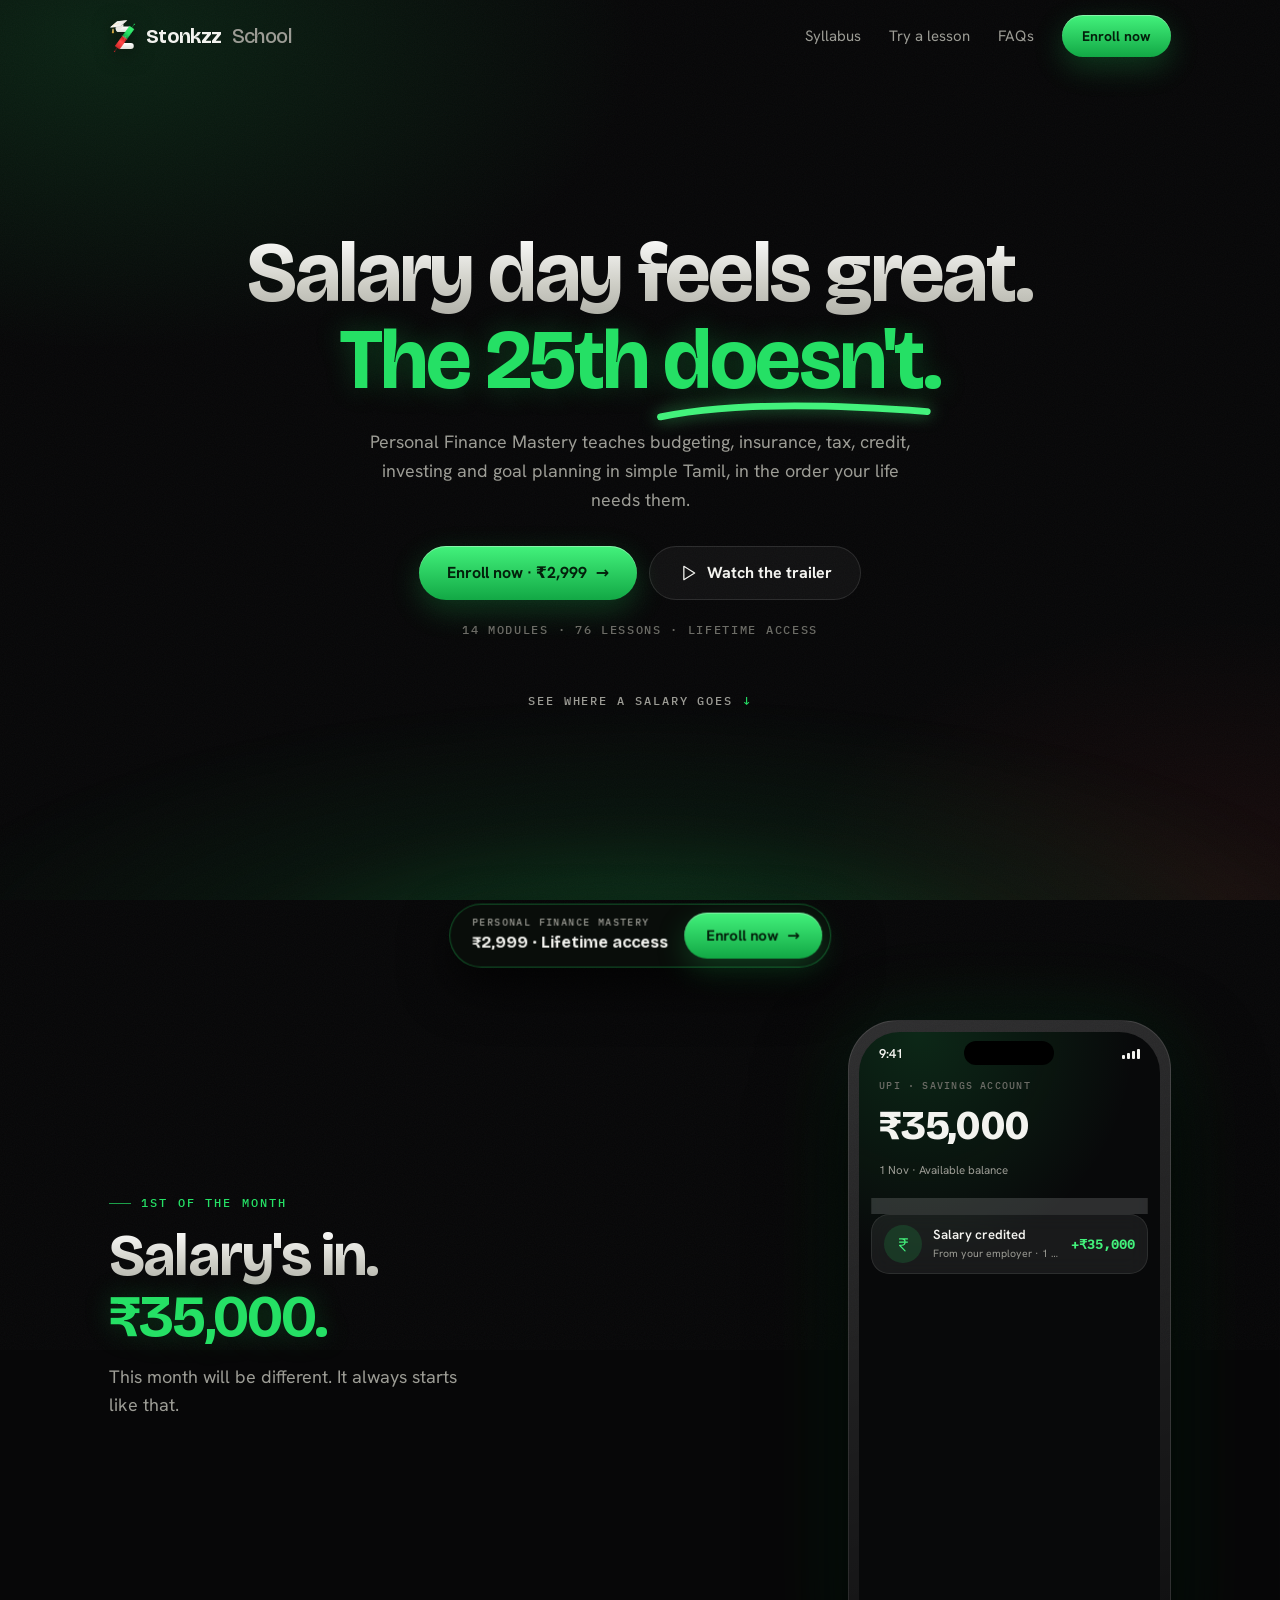
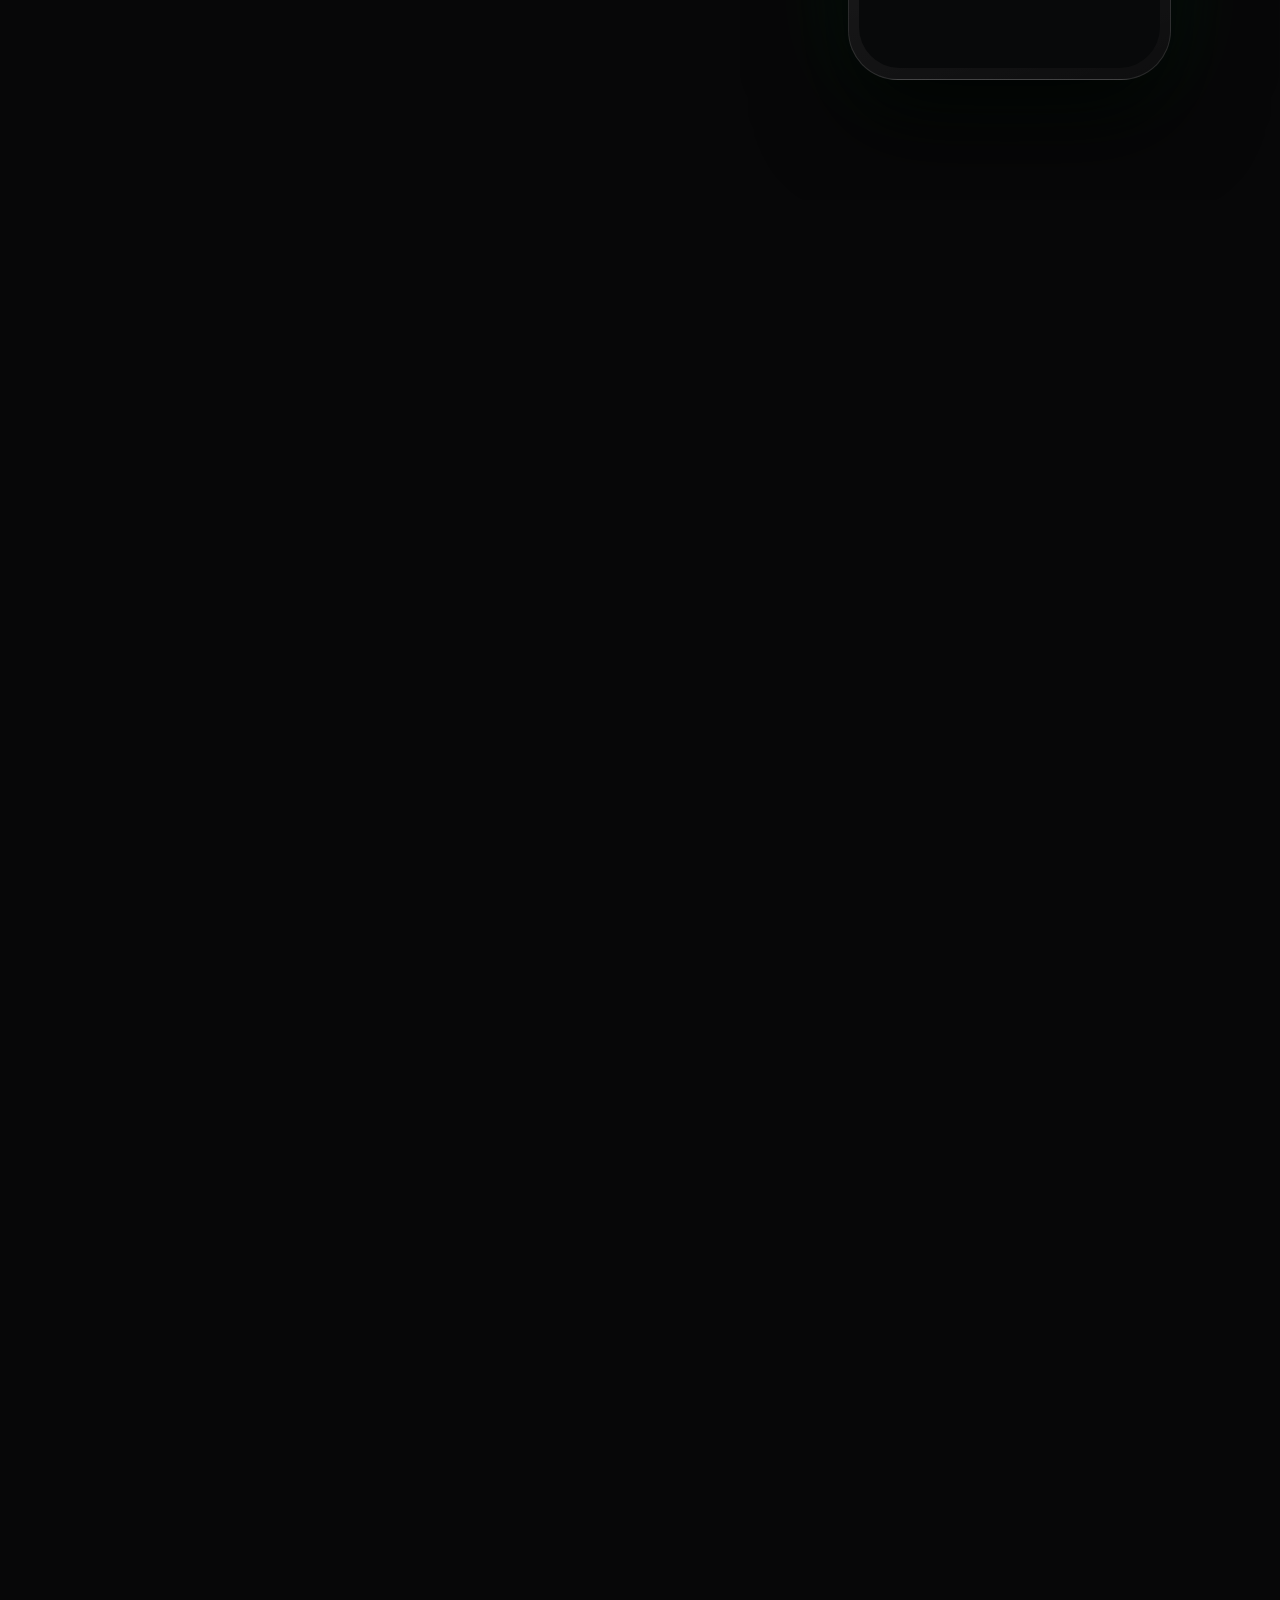
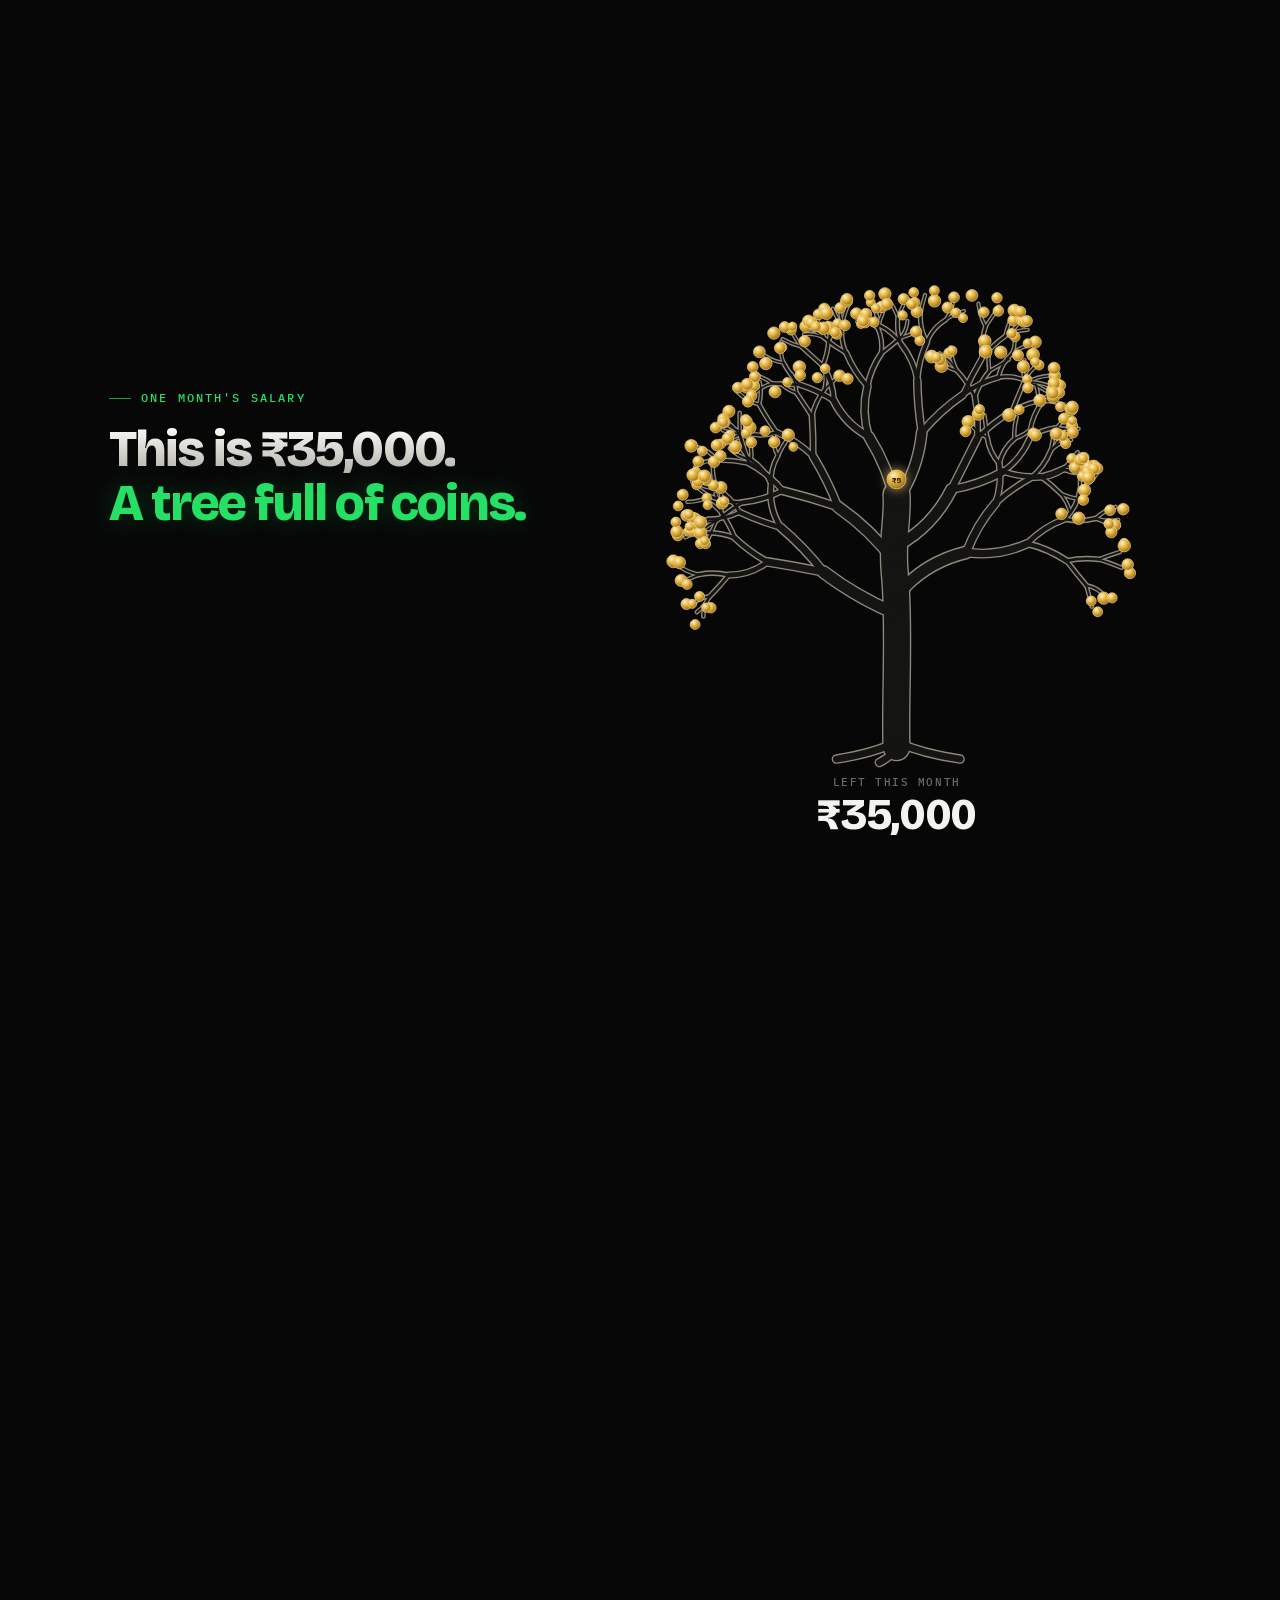
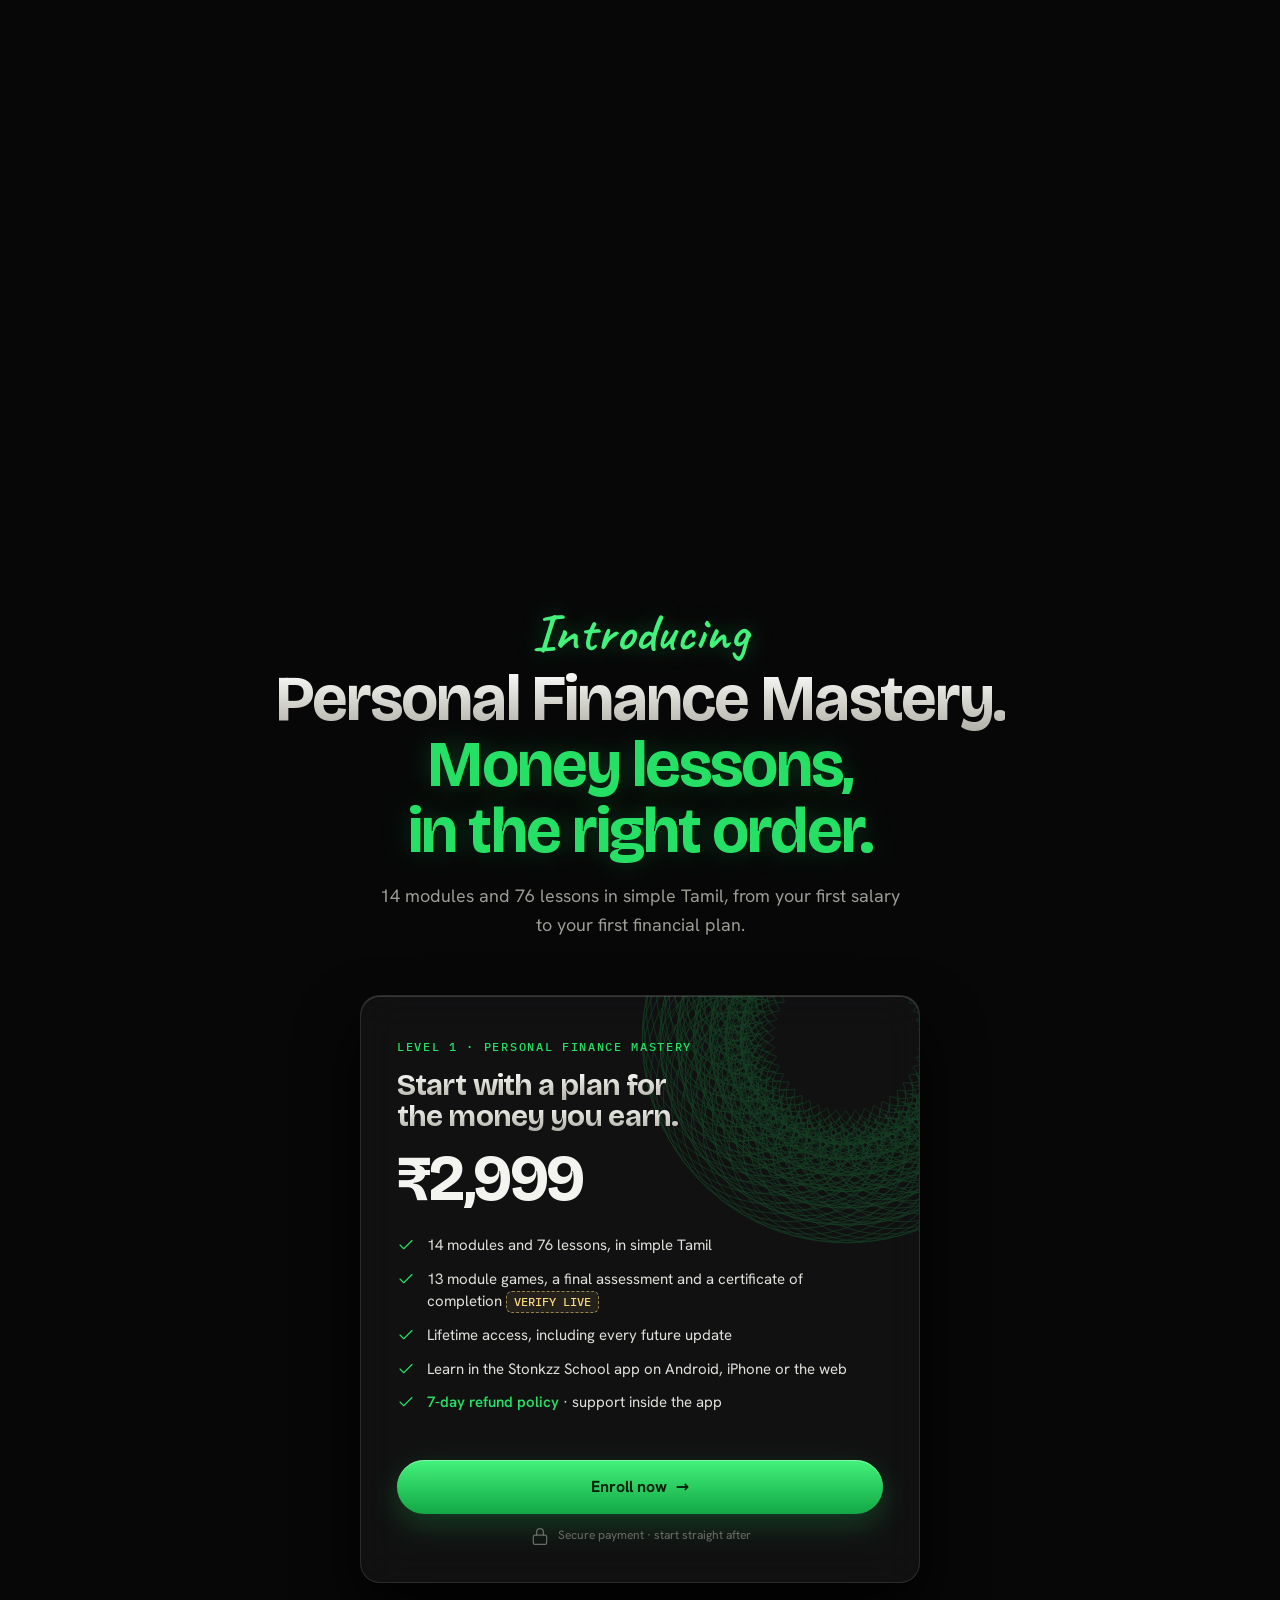
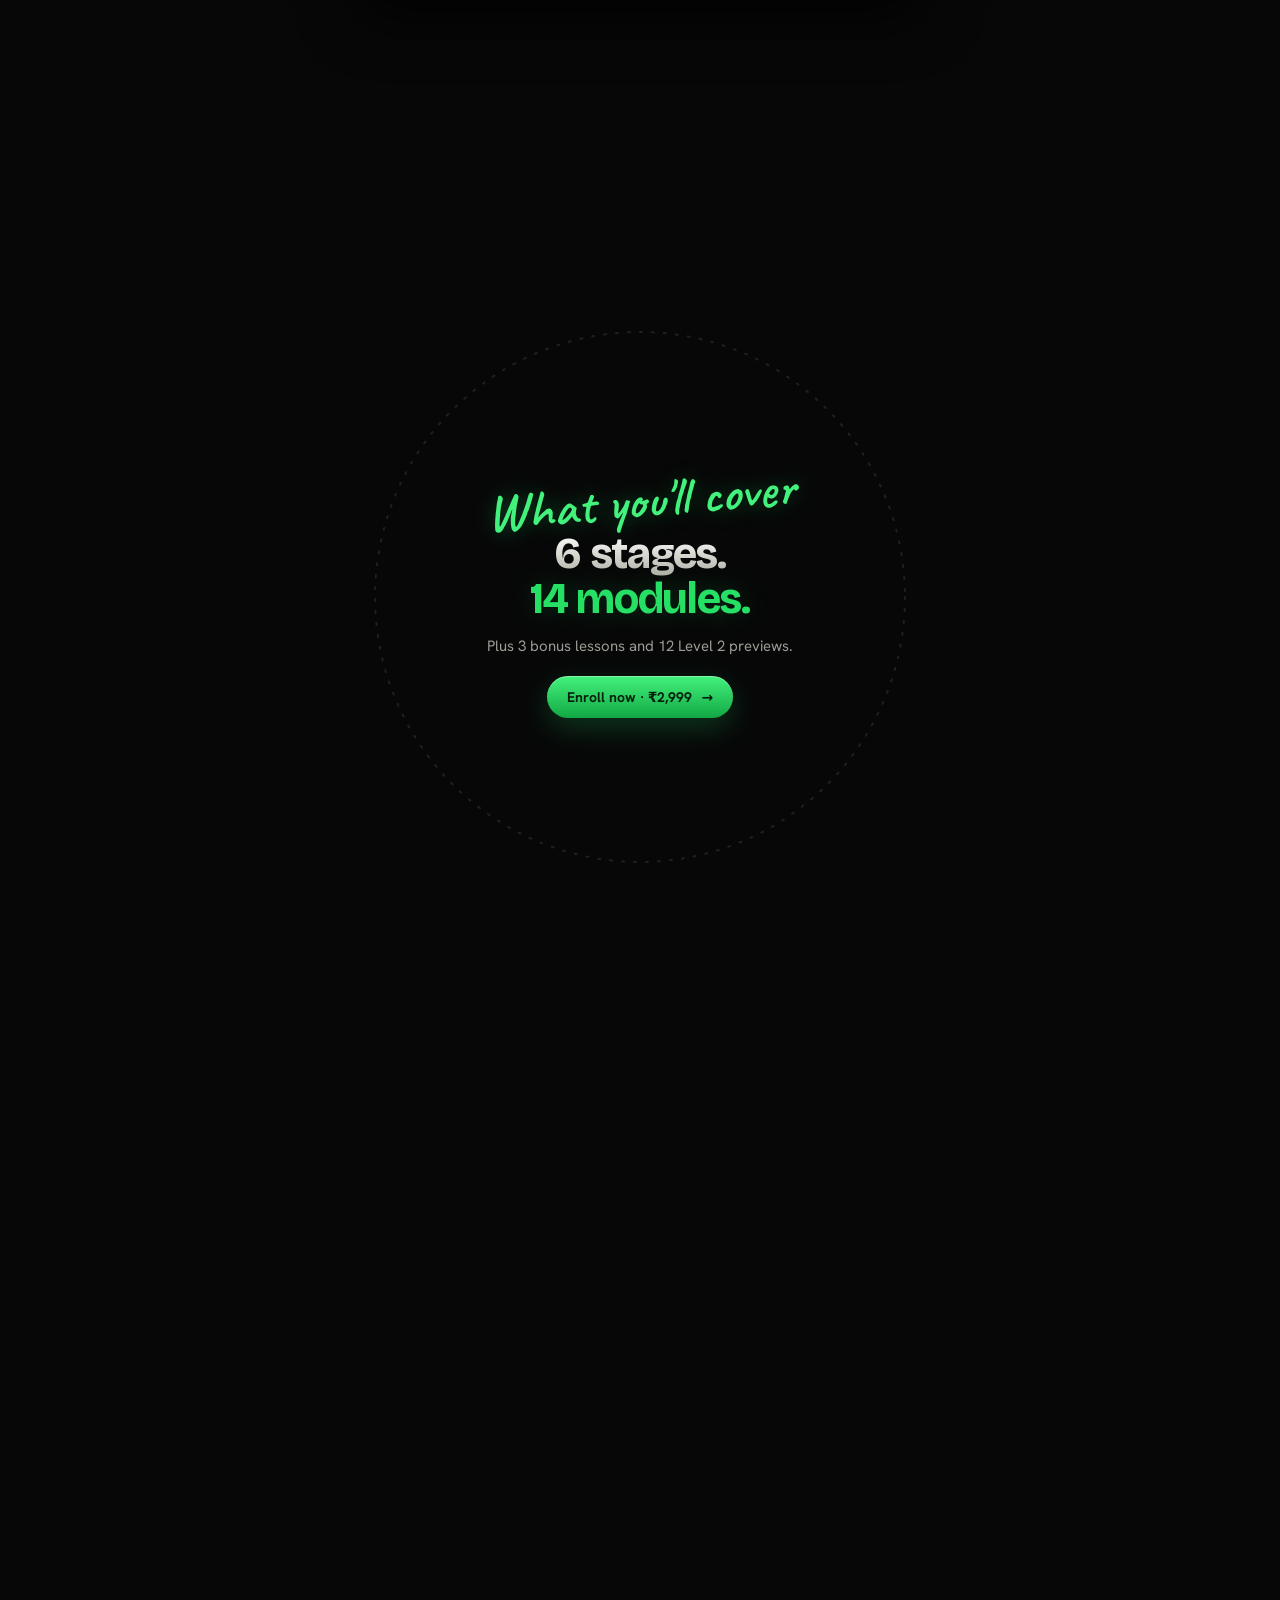
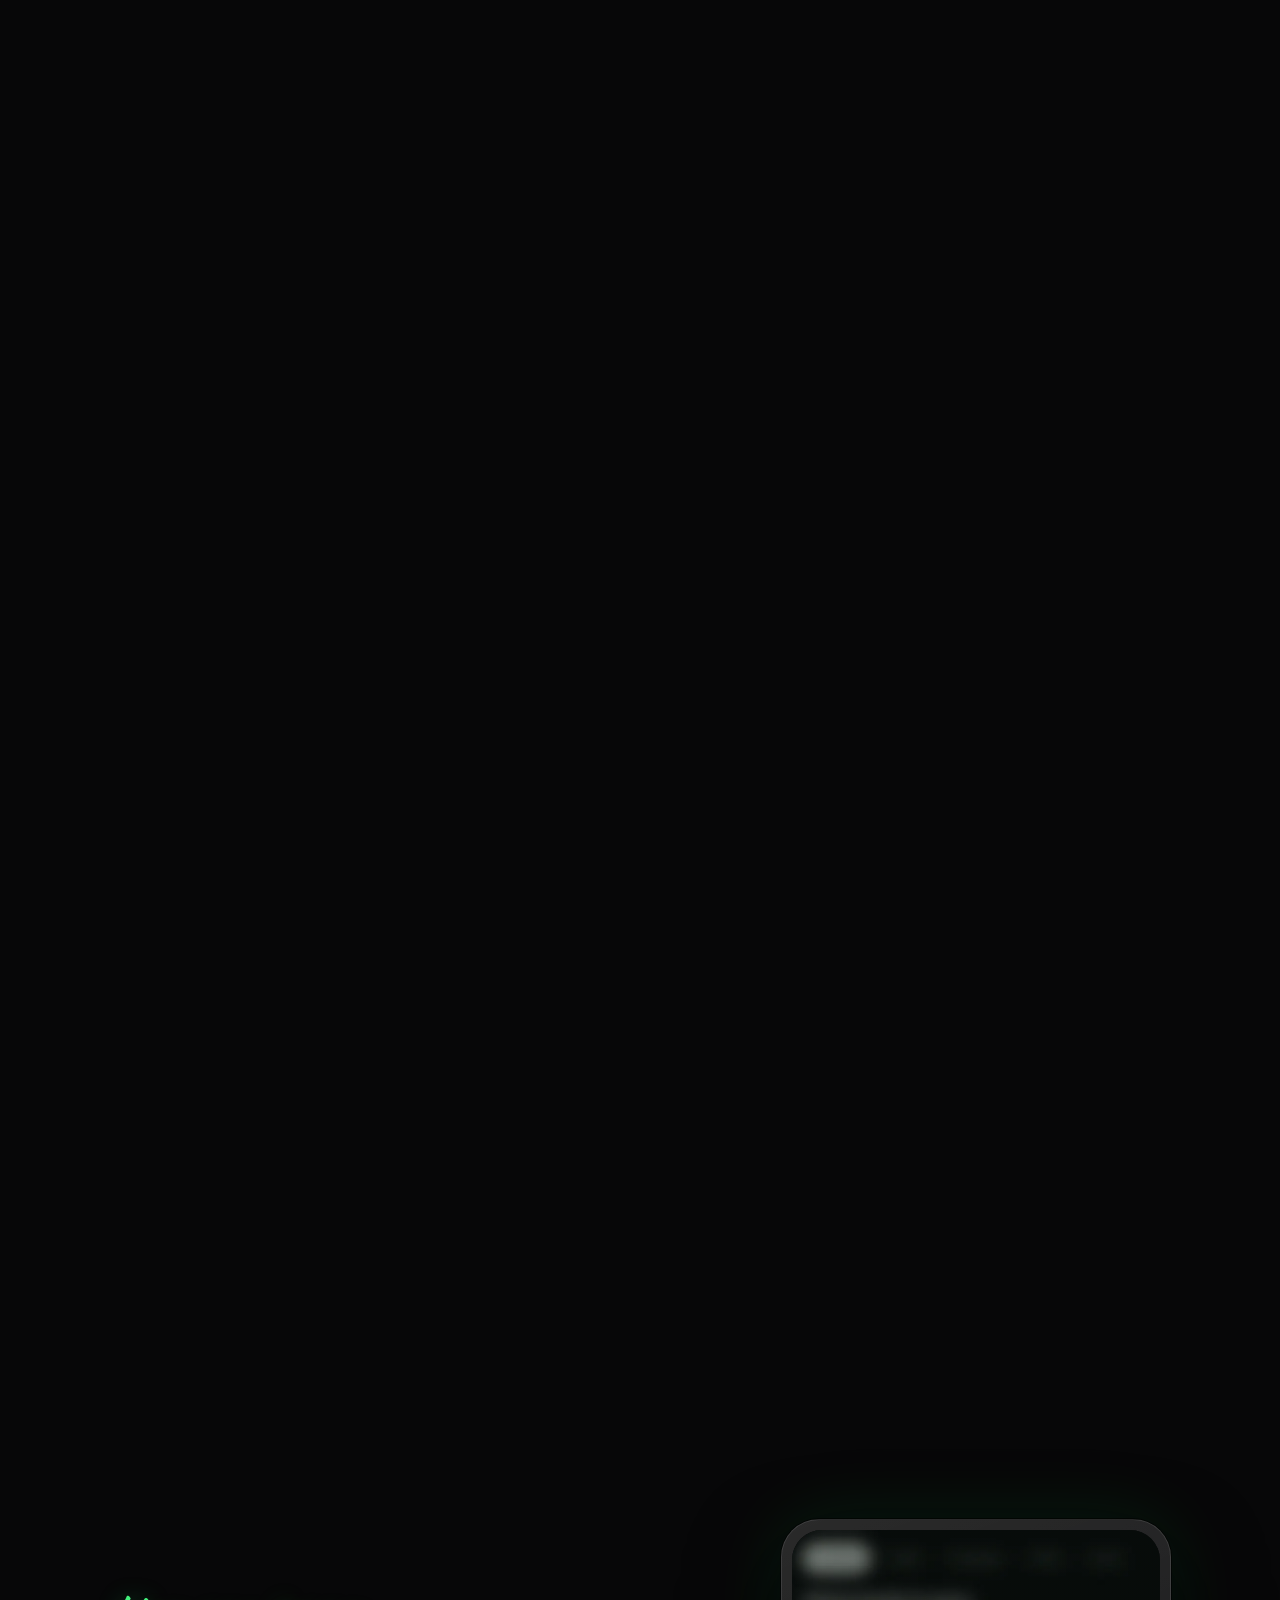
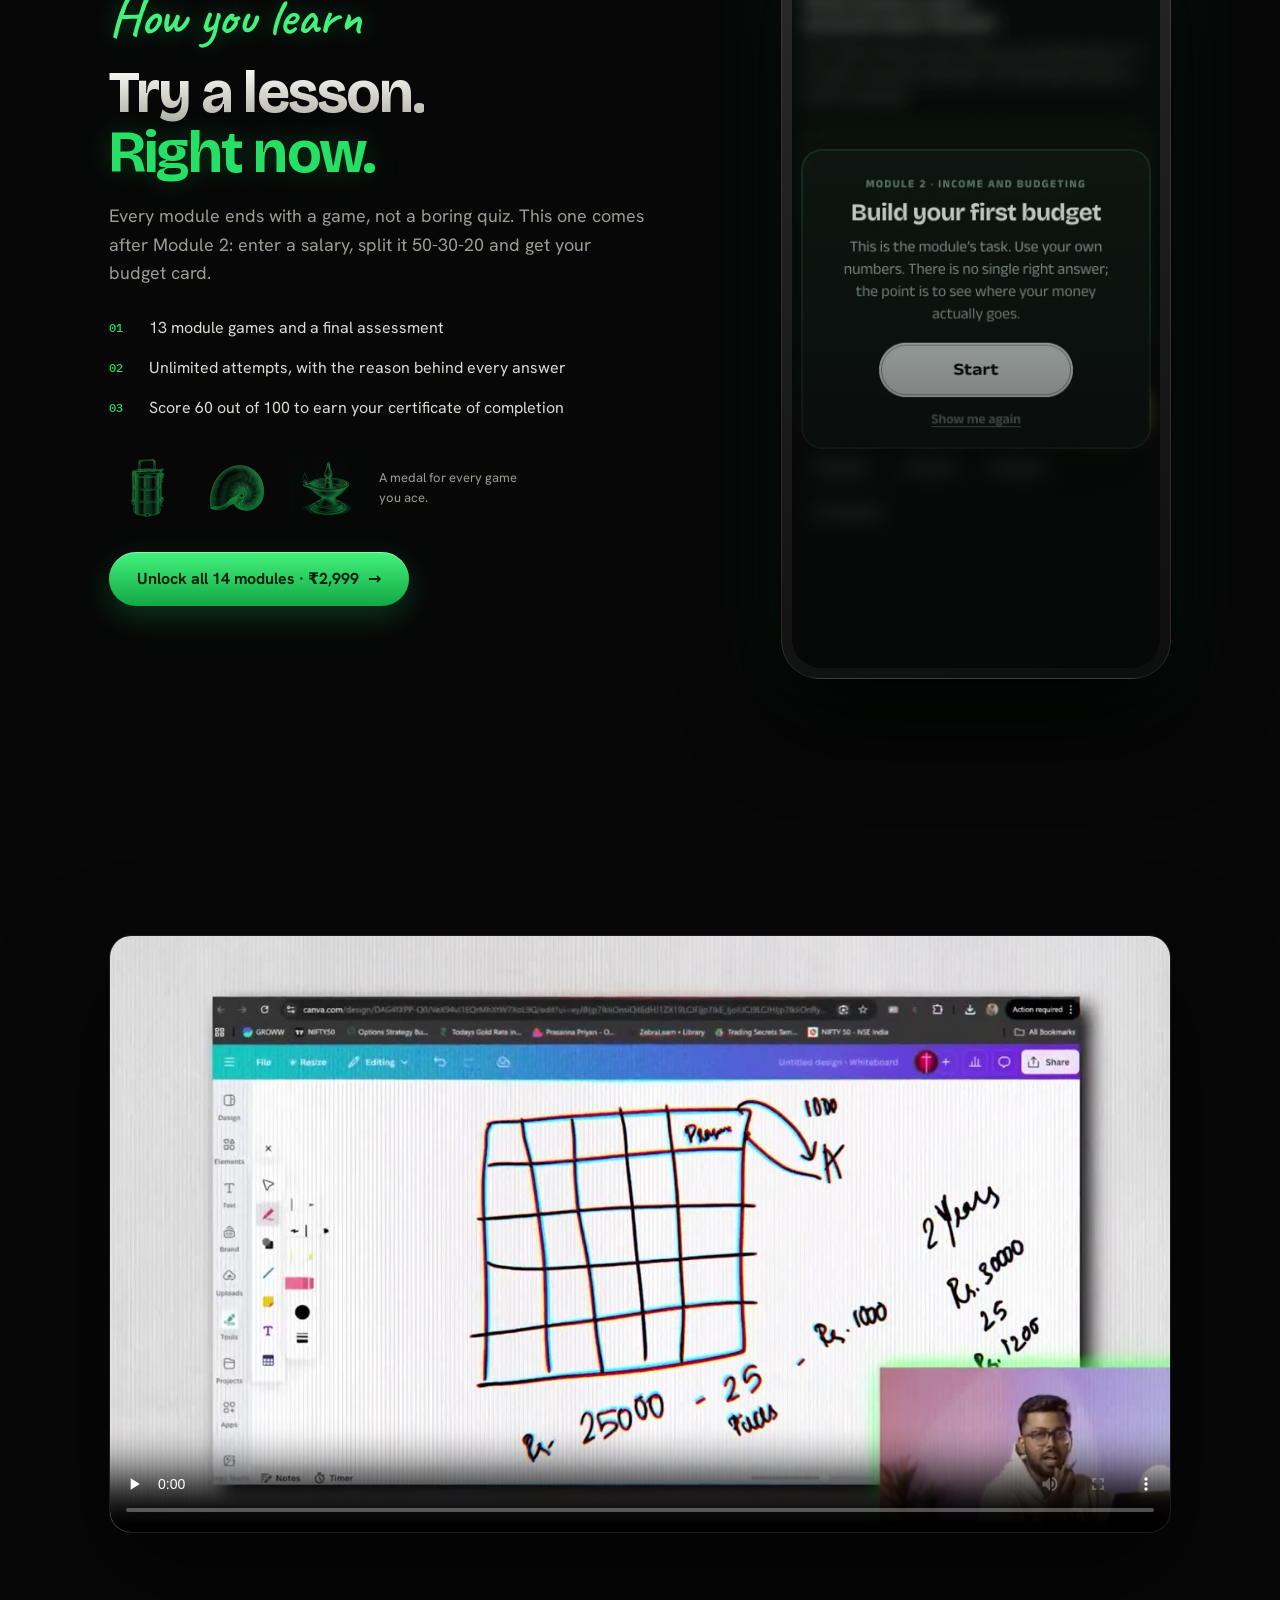
==== personal-finance/index.html @ fef55eaf "Personal Finance v8: centred hero, phone story, coin tree, circle syllabus, mentor section, buy CTAs" ====
<!doctype html>
<html lang="en">
<head>
<meta charset="utf-8">
<meta name="viewport" content="width=device-width, initial-scale=1, viewport-fit=cover">
<script>document.documentElement.classList.add('js');</script>
<script>/* local preview only: file:// blocks self-hosted fonts, so borrow Google Fonts */if(location.protocol==='file:'){var l=document.createElement('link');l.rel='stylesheet';l.href='https://fonts.googleapis.com/css2?family=Bricolage+Grotesque:opsz,wght@12..96,500;12..96,700;12..96,800&family=Hanken+Grotesk:wght@400;500;600;700&family=IBM+Plex+Mono:wght@500&family=Anek+Tamil:wght@500;700&display=swap';document.head.appendChild(l);}</script>
<title>Personal Finance Mastery · Stonkzz School</title>
<meta name="description" content="Budgeting, insurance, tax, credit, investing and goals, taught in simple Tamil. Level 1: 14 modules, 76 lessons, lifetime access. ₹2,999.">
<meta name="theme-color" content="#070708">
<meta property="og:type" content="website">
<meta property="og:site_name" content="Stonkzz School">
<meta property="og:title" content="Personal Finance Mastery · Stonkzz School">
<meta property="og:description" content="Budgeting, insurance, tax, credit, investing and goals, taught in simple Tamil. Level 1: 14 modules, 76 lessons, lifetime access. ₹2,999.">
<meta property="og:image" content="assets/hero.webp">
<!-- TODO before launch: absolute og:image, og:url and canonical on the live domain -->
<link rel="icon" type="image/svg+xml" href="assets/logo.svg">
<link rel="preload" href="fonts/BricolageGrotesque-latin.woff2" as="font" type="font/woff2" crossorigin>
<link rel="preload" href="assets/hero.webp" as="image">
<style>
@font-face{font-family:"Bricolage Grotesque";font-weight:400 800;font-display:swap;src:url(fonts/BricolageGrotesque-latin.woff2) format("woff2");unicode-range:U+0000-00FF,U+0131,U+0152-0153,U+02BB-02BC,U+02C6,U+02DA,U+02DC,U+2000-206F,U+20AC,U+2122,U+2191,U+2193,U+2212,U+2215,U+FEFF,U+FFFD}
@font-face{font-family:"Bricolage Grotesque";font-weight:400 800;font-display:swap;src:url(fonts/BricolageGrotesque-latin-ext.woff2) format("woff2");unicode-range:U+0100-02BA,U+02BD-02C5,U+02C7-02CC,U+02CE-02D7,U+02DD-02FF,U+1E00-1E9F,U+1EF2-1EFF,U+2020,U+20A0-20AB,U+20AD-20C4,U+2113,U+2C60-2C7F,U+A720-A7FF}
@font-face{font-family:"Hanken Grotesk";font-weight:100 900;font-display:swap;src:url(fonts/hanken-grotesk-latin-wght-normal.woff2) format("woff2")}
@font-face{font-family:"Anek Tamil";font-weight:100 800;font-display:swap;src:url(fonts/anek-tamil-tamil-wght-normal.woff2) format("woff2")}
@font-face{font-family:"IBM Plex Mono";font-weight:500;font-display:swap;src:url(fonts/ibm-plex-mono-latin-500-normal.woff2) format("woff2")}
@font-face{font-family:"Caveat";font-weight:600;font-display:swap;src:url(fonts/caveat-latin-600-normal.woff2) format("woff2")}
/* ==========================================================
   STONKZZ SCHOOL — course sites v5
   Design Language Ed. 02: a trading screen at night, big type
   plain words, education first. Glass + light; printed art.
   ========================================================== */
:root{
  --night:#070708;--night2:#0b0c0b;--paper:#F3F3EF;--muted:#9C9C95;--muted2:#6C6C66;
  --green:#25E065;--g-bright:#43F27C;--g-dark:#12A845;--g-ink:#03200B;--gsoft:rgba(37,224,101,.1);
  --red:#FF4747;--r-bright:#FF6E6E;--r-dark:#C21B1B;
  --gold:#E2B23E;--gold-bright:#F6D57E;--gold-dark:#A8781A;
  --glass:rgba(255,255,255,.045);--edge:rgba(255,255,255,.11);--hi:rgba(255,255,255,.16);--line:rgba(255,255,255,.08);
  --title:'Bricolage Grotesque',system-ui,sans-serif;--body:'Hanken Grotesk',system-ui,sans-serif;
  --mono:'IBM Plex Mono',ui-monospace,monospace;--tamil:'Anek Tamil','Hanken Grotesk',sans-serif;
  --max:1180px;--px:clamp(20px,4.6vw,64px);--sec:clamp(72px,10vw,128px);
  --ease:cubic-bezier(.22,.61,.36,1);
}
*{box-sizing:border-box;margin:0;padding:0}
html{scroll-behavior:smooth;-webkit-text-size-adjust:100%;scroll-padding-top:80px}
body{background:var(--night);color:var(--paper);font:400 17px/1.6 var(--body);-webkit-font-smoothing:antialiased;overflow-x:hidden;overflow-x:clip}
img,svg,video,iframe{display:block;max-width:100%}
a{color:inherit;text-decoration:none}
button{font:inherit;color:inherit;background:none;border:0;cursor:pointer}
ul{list-style:none}
p,li{text-wrap:pretty}
.wrap{max-width:var(--max);margin:0 auto;padding:0 var(--px)}
.ta{font-family:var(--tamil);font-weight:700;letter-spacing:0;text-transform:none}
:focus-visible{outline:2px solid var(--green);outline-offset:4px;border-radius:10px}
.skip{position:absolute;left:-999px;top:0;z-index:200;background:var(--green);color:var(--g-ink);padding:10px 16px;border-radius:0 0 12px 0;font-weight:700}
.skip:focus{left:0}
.sr{position:absolute;width:1px;height:1px;overflow:hidden;clip:rect(0 0 0 0);white-space:nowrap}
.tbd{display:inline-block;color:var(--gold-bright);border:1px dashed rgba(246,213,126,.55);background:rgba(246,213,126,.08);border-radius:6px;padding:0 7px;font:500 .78em/1.7 var(--mono);letter-spacing:0;white-space:nowrap}

/* ---------- atmosphere: light is the texture ---------- */
.atmos{position:fixed;inset:0;z-index:-2;pointer-events:none;
  background:radial-gradient(60vw 50vh at 8% 4%,rgba(37,224,101,.13),transparent 70%),
             radial-gradient(50vw 45vh at 96% 100%,rgba(255,71,71,.07),transparent 70%),var(--night)}
.grain{position:fixed;inset:-50%;z-index:-1;pointer-events:none;opacity:.035;
  background-image:url("data:image/svg+xml;utf8,<svg xmlns='http://www.w3.org/2000/svg' width='160' height='160'><filter id='n'><feTurbulence type='fractalNoise' baseFrequency='.9' numOctaves='2' stitchTiles='stitch'/></filter><rect width='160' height='160' filter='url(%23n)'/></svg>")}

/* ---------- type ---------- */
.label{display:inline-flex;align-items:center;gap:10px;font:500 12px/1.4 var(--mono);letter-spacing:.18em;text-transform:uppercase;color:var(--green)}
.label:before{content:"";width:22px;height:1px;background:currentColor;opacity:.7}
h1,h2,h3{font-family:var(--title);font-weight:700;letter-spacing:-.03em;line-height:1.03;text-wrap:balance}
.silver{background:linear-gradient(180deg,#FFFFFF 10%,#CFCFC7 60%,#A9A9A1);-webkit-background-clip:text;background-clip:text;color:transparent}
.pay{display:block;color:var(--green);text-shadow:0 0 28px rgba(37,224,101,.25)}
.pen{position:relative;white-space:nowrap}
.pen svg{position:absolute;left:-3%;right:-3%;width:106%;bottom:-.16em;height:.32em;overflow:visible;pointer-events:none}
.pen path{fill:none;stroke:var(--g-bright);stroke-width:5;stroke-linecap:round;stroke-dasharray:420;stroke-dashoffset:420;filter:drop-shadow(0 0 6px rgba(67,242,124,.55))}
.in .pen path,.pen.in path{animation:pen 1.1s .55s var(--ease) forwards}
@keyframes pen{to{stroke-dashoffset:0}}
.lead{color:var(--muted);font-size:clamp(17px,1.4vw,20px);line-height:1.6;max-width:56ch}
.fine{font-size:13px;color:var(--muted2);line-height:1.6}
.mono{font-family:var(--mono)}

/* ---------- buttons, tags ---------- */
.btn{display:inline-flex;align-items:center;justify-content:center;gap:9px;min-height:54px;padding:0 28px;border-radius:999px;font:700 16px/1 var(--body);white-space:nowrap;transition:transform .25s var(--ease),box-shadow .25s,background .2s,border-color .2s,color .2s}
.btn .arw{transition:transform .25s var(--ease)}
.btn:hover .arw{transform:translateX(3px)}
.btn-green{background:linear-gradient(180deg,var(--g-bright),var(--g-dark));color:var(--g-ink);box-shadow:0 10px 30px rgba(37,224,101,.22),inset 0 1px 0 rgba(255,255,255,.35)}
.btn-green:hover{transform:translateY(-2px);box-shadow:0 14px 38px rgba(37,224,101,.34),inset 0 1px 0 rgba(255,255,255,.35)}
.btn-white{background:var(--paper);color:#0a0a0a}
.btn-white:hover{transform:translateY(-2px)}
.btn-ghost{border:1px solid var(--edge);background:var(--glass);color:var(--paper)}
.btn-ghost:hover{border-color:var(--green);color:var(--green)}
.btn-sm{min-height:42px;padding:0 20px;font-size:14px}
.btn[disabled]{opacity:.45;pointer-events:none}
.glyph{width:20px;height:20px;flex:none;stroke:currentColor;fill:none;stroke-width:1.5;stroke-linecap:round;stroke-linejoin:round}
.tag{display:inline-flex;align-items:center;gap:8px;font:500 11px/1 var(--mono);letter-spacing:.12em;text-transform:uppercase;padding:8px 12px;border-radius:999px;border:1px solid var(--edge);color:var(--muted);background:var(--glass)}
.tag.green{color:var(--green);border-color:rgba(37,224,101,.35);background:var(--gsoft)}
.tag.green:before{content:"";width:7px;height:7px;border-radius:50%;background:currentColor;box-shadow:0 0 0 3px rgba(37,224,101,.18)}
.tag.gold{color:var(--gold-bright);border-color:rgba(226,178,62,.4);background:rgba(226,178,62,.08)}

/* ---------- glass ---------- */
.glass{background:var(--glass);border:1px solid var(--edge);border-radius:20px;box-shadow:0 30px 60px rgba(0,0,0,.85),inset 0 1px 0 var(--hi);backdrop-filter:blur(20px);-webkit-backdrop-filter:blur(20px)}

/* ---------- nav ---------- */
.nav{position:fixed;top:0;left:0;right:0;z-index:60;transition:background .3s,border-color .3s,backdrop-filter .3s;border-bottom:1px solid transparent}
.nav.solid{background:rgba(7,7,8,.72);backdrop-filter:blur(16px);-webkit-backdrop-filter:blur(16px);border-color:var(--line)}
.nav .wrap{display:flex;align-items:center;justify-content:space-between;gap:20px;height:72px}
.logo{display:flex;align-items:center;gap:10px;font:700 20px/1 var(--title);letter-spacing:-.03em;white-space:nowrap}
.logo img{width:27px;height:34px;filter:drop-shadow(0 4px 10px rgba(0,0,0,.6))}
.logo span{color:var(--muted);font-weight:500}
.nav-links{display:flex;align-items:center;gap:28px;font-size:15px;color:var(--muted)}
.nav-links a:not(.btn):hover{color:var(--paper)}
.progress{position:absolute;left:0;bottom:-1px;height:2px;width:100%;transform-origin:0 50%;transform:scaleX(0);background:linear-gradient(90deg,var(--r-dark),var(--red) 18%,var(--gold) 45%,var(--green) 75%,var(--g-bright))}

/* ---------- sections ---------- */
.sec{position:relative;padding:var(--sec) 0}
.sec-head{margin-bottom:clamp(36px,5vw,56px)}
.sec-head h2{font-size:clamp(34px,4.6vw,62px);margin:18px 0 18px;max-width:17ch}
.sec-head .lead{max-width:56ch}

/* ---------- HERO ---------- */
.hero{position:relative;min-height:100svh;display:flex;align-items:center;padding:110px 0 70px;overflow:hidden;isolation:isolate}
.hero:after{content:"";position:absolute;left:-10%;right:-10%;bottom:-38%;height:60%;z-index:-1;border-radius:50%;
  background:radial-gradient(closest-side,rgba(37,224,101,.28),rgba(18,168,69,.08) 55%,transparent);filter:blur(10px)}
.hero-grid{display:grid;grid-template-columns:1.08fr .92fr;gap:clamp(30px,5vw,80px);align-items:center;width:100%}
.hero h1{font-size:clamp(44px,6.4vw,84px);margin:22px 0 22px}
.hero .lead{margin-bottom:30px}
.hero-ctas{display:flex;flex-wrap:wrap;gap:12px;align-items:center}
.price-line{display:flex;flex-wrap:wrap;align-items:center;gap:10px 18px;margin-top:26px}
.price-line strong{font:700 26px/1 var(--title);letter-spacing:-.02em}
.price-line strong em{font-style:normal;font-size:.6em;color:var(--muted);font-weight:600;margin-left:4px}
.facts{display:flex;flex-wrap:wrap;gap:8px 22px;margin-top:22px;font:500 12px/1.5 var(--mono);letter-spacing:.1em;text-transform:uppercase;color:var(--muted)}
.facts span{display:flex;align-items:center;gap:8px}
.facts span:before{content:"";width:5px;height:5px;border-radius:50%;background:var(--green);box-shadow:0 0 8px var(--green)}

/* ring of light + printed ring + object */
.stage{position:relative;aspect-ratio:1;width:min(100%,520px);margin-left:auto;display:grid;place-items:center}
.stage .pattern{position:absolute;inset:4%;opacity:.28;animation:spin 120s linear infinite}
.stage .ring{position:absolute;inset:9%;border-radius:50%;
  background:conic-gradient(from 0deg,transparent 0 55%,rgba(255,71,71,.0) 55%,rgba(255,71,71,.55) 66%,rgba(242,198,109,.55) 76%,rgba(37,224,101,.95) 92%,transparent 100%);
  -webkit-mask:radial-gradient(farthest-side,transparent calc(100% - 3px),#000 calc(100% - 2px));mask:radial-gradient(farthest-side,transparent calc(100% - 3px),#000 calc(100% - 2px));
  filter:drop-shadow(0 0 10px rgba(37,224,101,.55));animation:spin 14s linear infinite}
.stage .ring.two{inset:16%;opacity:.35;animation-duration:22s;animation-direction:reverse}
.stage .halo{position:absolute;inset:22%;border-radius:50%;background:radial-gradient(closest-side,rgba(37,224,101,.2),transparent)}
.stage .obj{position:relative;width:56%;filter:drop-shadow(0 0 3px rgba(67,242,124,.45));animation:breathe 6s ease-in-out infinite}
@keyframes spin{to{transform:rotate(360deg)}}
@keyframes breathe{0%,100%{transform:translateY(0) scale(1)}50%{transform:translateY(-10px) scale(1.02)}}
.sparks i{position:absolute;bottom:18%;width:3px;height:3px;border-radius:50%;background:var(--g-bright);box-shadow:0 0 8px var(--g-bright);opacity:0;animation:rise 7s linear infinite}
@keyframes rise{0%{transform:translateY(0);opacity:0}12%{opacity:.9}100%{transform:translateY(-320px);opacity:0}}
/* live chart inside ring (stock) */
.chart{position:relative;width:62%;aspect-ratio:1.15}
.chart svg{width:100%;height:100%;overflow:visible}
.chart .c{opacity:0;transform-origin:center bottom;transform-box:fill-box}
.chart .c.on{animation:candle .45s var(--ease) forwards}
@keyframes candle{from{opacity:0;transform:scaleY(.2)}to{opacity:1;transform:scaleY(1)}}
.chart .trend{fill:none;stroke:url(#tg);stroke-width:3;stroke-linecap:round;stroke-dasharray:1000;stroke-dashoffset:1000;filter:drop-shadow(0 0 8px rgba(67,242,124,.6))}
.chart .trend.on{transition:stroke-dashoffset 2.6s var(--ease);stroke-dashoffset:0}

/* ---------- SECTION 2: problem + learn ---------- */
.split{display:grid;grid-template-columns:.9fr 1.1fr;gap:clamp(28px,5vw,72px);align-items:start}
.note{position:relative;display:grid;grid-template-columns:132px 1fr;gap:22px;align-items:center;padding:22px;border-radius:20px;background:var(--paper);color:#10180f;box-shadow:0 30px 60px rgba(0,0,0,.6)}
.note:before{content:"";position:absolute;inset:7px;border:1px solid rgba(18,168,69,.35);border-radius:15px;pointer-events:none}
.note img{width:132px;height:auto}
.note small{display:block;font:500 11px/1.4 var(--mono);letter-spacing:.14em;text-transform:uppercase;color:#4b5a4b}
.note b{display:block;font:700 30px/1.05 var(--title);letter-spacing:-.03em;margin:6px 0 6px;color:#0b120b}
.note p{font-size:15px;color:#3a4339;line-height:1.5}
.note .serial{display:block;margin-top:10px;font:500 11px/1 var(--mono);letter-spacing:.14em;color:var(--r-dark)}
.qs{margin-top:22px;display:grid;gap:0}
.qs li{display:flex;gap:14px;align-items:baseline;padding:16px 0;border-bottom:1px solid var(--line);font-size:17px;color:#dfe2da}
.qs li:first-child{border-top:1px solid var(--line)}
.qs b{font:500 12px/1 var(--mono);color:var(--r-bright);letter-spacing:.1em;min-width:26px}
.learn{display:grid;grid-template-columns:repeat(2,minmax(0,1fr));gap:12px}
.learn li{display:grid;grid-template-columns:64px 1fr;gap:16px;align-items:center;padding:16px 18px;border-radius:18px;background:var(--glass);border:1px solid var(--edge);box-shadow:inset 0 1px 0 var(--hi);transition:border-color .3s,transform .3s var(--ease)}
.learn li:hover{border-color:rgba(37,224,101,.4);transform:translateY(-2px)}
.learn img{width:64px;height:64px;filter:drop-shadow(0 0 3px rgba(67,242,124,.4))}
.learn b{display:block;font:700 18px/1.2 var(--title);letter-spacing:-.02em;margin-bottom:4px}
.learn span{display:block;font-size:14px;color:var(--muted);line-height:1.5}
.learn-h{font:500 12px/1.4 var(--mono);letter-spacing:.16em;text-transform:uppercase;color:var(--muted);margin:0 0 14px}

/* ---------- SECTION 3: play a real module game ---------- */
.play{display:grid;grid-template-columns:1fr auto;gap:clamp(30px,5vw,80px);align-items:center}
.phone{position:relative;width:min(390px,86vw);aspect-ratio:390/760;border-radius:38px;padding:10px;background:linear-gradient(160deg,rgba(255,255,255,.14),rgba(255,255,255,.03));border:1px solid var(--edge);box-shadow:0 40px 90px rgba(0,0,0,.9),0 0 0 1px rgba(0,0,0,.6),0 0 80px rgba(37,224,101,.12)}
.phone .screen{position:relative;width:100%;height:100%;border-radius:30px;overflow:hidden;background:#0b0d0c}
.phone iframe{width:100%;height:100%;border:0;background:#0b0d0c}
.phone .poster{position:absolute;inset:0;width:100%;height:100%;display:block;text-align:left}
.phone .poster img{width:100%;height:100%;object-fit:cover;filter:saturate(1.05)}
.phone .poster:after{content:"";position:absolute;inset:0;background:linear-gradient(180deg,rgba(7,7,8,.1) 30%,rgba(7,7,8,.88))}
.phone .go{position:absolute;left:50%;top:50%;z-index:2;transform:translate(-50%,-50%);width:86px;height:86px;border-radius:50%;display:grid;place-items:center;background:linear-gradient(180deg,var(--g-bright),var(--g-dark));box-shadow:0 0 0 10px rgba(37,224,101,.16),0 0 60px rgba(37,224,101,.5);animation:pulse 2.4s ease-in-out infinite}
.phone .go:after{content:"";margin-left:6px;border-style:solid;border-width:13px 0 13px 21px;border-color:transparent transparent transparent var(--g-ink)}
@keyframes pulse{0%,100%{box-shadow:0 0 0 10px rgba(37,224,101,.16),0 0 60px rgba(37,224,101,.45)}50%{box-shadow:0 0 0 18px rgba(37,224,101,.08),0 0 80px rgba(37,224,101,.6)}}
.phone .cap{position:absolute;left:22px;right:22px;bottom:24px;z-index:2}
.phone .cap small{display:block;font:500 11px/1.4 var(--mono);letter-spacing:.14em;text-transform:uppercase;color:var(--green)}
.phone .cap b{display:block;font:700 24px/1.1 var(--title);letter-spacing:-.02em;margin-top:6px}
.phone .loading{position:absolute;inset:0;display:none;place-items:center;font:500 12px var(--mono);letter-spacing:.14em;color:var(--muted);text-transform:uppercase}
.phone.busy .loading{display:grid}
.play-points{display:grid;gap:16px;margin:28px 0 30px}
.play-points li{display:flex;gap:14px;align-items:flex-start;font-size:16px;color:#d9ddd5;line-height:1.5}
.play-points b{font:500 12px/24px var(--mono);color:var(--green);min-width:26px}
.medals{display:flex;gap:14px;align-items:center}
.medals img{width:76px;height:76px;transition:transform .4s var(--ease)}
.medals img:hover{transform:rotate(-8deg) scale(1.06)}
.medals span{font-size:13px;color:var(--muted);max-width:22ch;line-height:1.5}
.after-play{margin-top:22px;display:none;align-items:center;gap:14px;flex-wrap:wrap;padding:16px 18px;border-radius:16px;border:1px solid rgba(37,224,101,.35);background:var(--gsoft)}
.after-play.on{display:flex}
.after-play p{font-size:15px;color:#dff7e6;flex:1 1 220px}

/* ---------- SECTION 4: the journey ---------- */
.journey{position:relative;display:grid;gap:14px;padding-left:64px;max-width:880px}
.journey .rail{position:absolute;left:21px;top:10px;bottom:10px;width:2px;background:rgba(255,255,255,.08);border-radius:2px;overflow:hidden}
.journey .rail i{position:absolute;left:0;top:0;width:100%;height:100%;transform-origin:50% 0;transform:scaleY(var(--p,0));background:linear-gradient(180deg,var(--red),var(--gold) 35%,var(--green) 70%,var(--g-bright));box-shadow:0 0 12px rgba(37,224,101,.6)}
.stop{position:relative;padding:22px 24px;border-radius:18px;background:var(--glass);border:1px solid var(--edge);box-shadow:inset 0 1px 0 var(--hi);transition:border-color .4s,background .4s}
.stop .dot{position:absolute;left:-54px;top:24px;width:24px;height:24px;border-radius:50%;background:var(--night);border:2px solid var(--r-bright);box-shadow:0 0 0 5px var(--night);transition:border-color .4s,background .4s,box-shadow .4s}
.stop.lit{border-color:rgba(37,224,101,.32)}
.stop.lit .dot{border-color:var(--green);background:var(--green);box-shadow:0 0 0 5px var(--night),0 0 18px rgba(37,224,101,.8)}
.stop .top{display:flex;justify-content:space-between;align-items:baseline;gap:12px;flex-wrap:wrap}
.stop .n{font:500 12px/1 var(--mono);letter-spacing:.14em;color:var(--muted2);text-transform:uppercase}
.stop.lit .n{color:var(--green)}
.stop h3{font-size:clamp(20px,2vw,24px);margin:8px 0 8px;letter-spacing:-.02em}
.stop p{font-size:15px;color:var(--muted);line-height:1.6}
.stop .out{margin-top:10px;font-size:14px;color:#dff7e6;display:flex;gap:10px}
.stop .out:before{content:"→";color:var(--green);font-weight:700}
.stop.bonus{border-style:dashed}
.totals{display:flex;flex-wrap:wrap;gap:10px;margin-top:26px;padding-left:64px}

/* ---------- SECTION 5: teacher ---------- */
.teach{display:grid;grid-template-columns:1.05fr .95fr;gap:clamp(30px,5vw,72px);align-items:center}
.vframe{position:relative;aspect-ratio:16/10;border-radius:20px;overflow:hidden;isolation:isolate;display:block;width:100%;text-align:left;
  background:radial-gradient(ellipse at 50% 120%,rgba(37,224,101,.25),transparent 60%),#0a0d0b;border:1px solid var(--edge);box-shadow:0 30px 60px rgba(0,0,0,.85),inset 0 1px 0 var(--hi)}
.vframe .slats{position:absolute;inset:0;z-index:-1;background:repeating-linear-gradient(90deg,rgba(37,224,101,.0) 0 22px,rgba(37,224,101,.08) 22px 24px);-webkit-mask:linear-gradient(180deg,transparent,#000 40%,#000 70%,transparent);mask:linear-gradient(180deg,transparent,#000 40%,#000 70%,transparent)}
.vframe .grid{position:absolute;inset:0;z-index:-1;background-image:linear-gradient(rgba(255,255,255,.05) 1px,transparent 1px),linear-gradient(90deg,rgba(255,255,255,.05) 1px,transparent 1px);background-size:36px 36px;-webkit-mask:linear-gradient(0deg,#000,transparent 70%);mask:linear-gradient(0deg,#000,transparent 70%)}
.vframe .playring{position:absolute;left:50%;top:50%;transform:translate(-50%,-50%);width:84px;height:84px;border-radius:50%;border:2px solid var(--green);display:grid;place-items:center;box-shadow:0 0 30px rgba(37,224,101,.45),inset 0 0 20px rgba(37,224,101,.2);transition:transform .3s var(--ease)}
.vframe:hover .playring{transform:translate(-50%,-50%) scale(1.06)}
.vframe .playring:after{content:"";margin-left:5px;border-style:solid;border-width:12px 0 12px 19px;border-color:transparent transparent transparent var(--green)}
.vframe .vtag{position:absolute;left:18px;top:16px}
.vframe .vname{position:absolute;left:20px;bottom:16px;font:700 17px/1.2 var(--title)}
.creds{display:grid;grid-template-columns:repeat(3,minmax(0,1fr));gap:12px;margin-top:28px}
.creds div{padding:18px;border-radius:18px;background:var(--glass);border:1px solid var(--edge);box-shadow:inset 0 1px 0 var(--hi)}
.creds small{display:block;font:500 11px/1.4 var(--mono);letter-spacing:.14em;text-transform:uppercase;color:var(--green)}
.creds b{display:block;font:700 22px/1.1 var(--title);letter-spacing:-.02em;margin:8px 0 6px}
.creds p{font-size:13px;color:var(--muted);line-height:1.5}
.creds a{color:var(--green);font-weight:600}
.approach{margin-top:20px;font:700 clamp(22px,2.3vw,30px)/1.15 var(--title);letter-spacing:-.03em}
.approach span{color:var(--green)}

/* ---------- SECTION 6: price + FAQ ---------- */
.buy{display:grid;grid-template-columns:1fr 1fr;gap:clamp(30px,5vw,72px);align-items:start}
.offer{position:relative;padding:clamp(26px,3vw,36px);overflow:hidden;isolation:isolate}
.offer .rosette{position:absolute;right:-26%;top:-30%;width:78%;opacity:.22;z-index:-1;animation:spin 160s linear infinite}
.offer .k{font:500 12px/1.4 var(--mono);letter-spacing:.14em;text-transform:uppercase;color:var(--green)}
.offer h3{font-size:clamp(24px,2.4vw,30px);margin:10px 0 16px}
.offer .price{font:700 clamp(48px,5vw,64px)/1 var(--title);letter-spacing:-.04em}
.offer .price em{font-style:normal;font-size:.36em;color:var(--muted);font-weight:600;letter-spacing:0;margin-left:6px}
.offer .gst{font-size:14px;color:var(--muted);margin-top:8px}
.incl{display:grid;gap:12px;margin:24px 0}
.incl li{display:flex;gap:12px;font-size:15px;color:#dfe2da;line-height:1.45}
.incl .glyph{color:var(--green);margin-top:1px;width:18px;height:18px}
.final{display:flex;align-items:center;justify-content:space-between;gap:12px;padding:15px 18px;border-radius:14px;background:rgba(0,0,0,.35);border:1px solid var(--line);margin-bottom:14px}
.final span{font-size:14px;color:var(--muted);line-height:1.35}
.final small{display:block;font-size:12px;color:var(--muted2)}
.final strong{font:700 24px/1 var(--title);letter-spacing:-.02em;white-space:nowrap}
html.sz-live .when-soon{display:none}
html:not(.sz-live) .when-live{display:none}
.opens{display:flex;align-items:center;justify-content:center;gap:9px;min-height:50px;padding:0 18px;border-radius:999px;border:1px dashed rgba(37,224,101,.5);color:var(--green);font-weight:700;font-size:15px;margin-bottom:16px;text-align:center}
.notify label{display:block;font:500 11px/1.4 var(--mono);letter-spacing:.14em;text-transform:uppercase;color:var(--muted);margin-bottom:8px}
.notify-row{display:flex;gap:8px}
.inbox{flex:1;min-width:0;display:flex;align-items:center;border:1px solid var(--edge);border-radius:14px;background:rgba(0,0,0,.4);transition:border-color .2s,box-shadow .2s}
.inbox:focus-within{border-color:var(--green);box-shadow:0 0 0 3px rgba(37,224,101,.15)}
.inbox input{flex:1;min-width:0;width:100%;background:none;border:0;outline:0;color:var(--paper);font:500 16px var(--body);padding:15px 16px}
.inbox input::placeholder{color:var(--muted2)}
.notify .hint{display:block;font-size:12px;color:var(--muted2);margin-top:8px}
.notify .err{display:none;font-size:12px;color:var(--r-bright);margin-top:8px}
.notify.bad .inbox{border-color:var(--red)}
.notify.bad .err{display:block}
.notify.bad .hint{display:none}
.nf-done{font-size:14px;color:var(--green);margin-top:10px;line-height:1.5}
.nf-done:empty{display:none}
.waitnote{margin-top:16px;padding:14px 16px;border-radius:14px;border:1px solid rgba(37,224,101,.28);background:var(--gsoft);font-size:14px;color:#dff7e6;line-height:1.55}
.waitnote b{color:var(--green)}
.secure{display:flex;justify-content:center;gap:8px;margin-top:12px;font-size:12px;color:var(--muted2)}
.faq{display:grid;gap:10px}
.faq details{border-radius:16px;background:var(--glass);border:1px solid var(--edge);transition:border-color .3s}
.faq details[open]{border-color:rgba(37,224,101,.35)}
.faq summary{list-style:none;cursor:pointer;display:flex;justify-content:space-between;align-items:center;gap:16px;padding:18px 20px;font:700 17px/1.35 var(--title);letter-spacing:-.01em}
.faq summary::-webkit-details-marker{display:none}
.faq summary:after{content:"";flex:none;width:26px;height:26px;border-radius:50%;border:1px solid var(--edge);background:linear-gradient(var(--green),var(--green)) center/10px 2px no-repeat,linear-gradient(var(--green),var(--green)) center/2px 10px no-repeat;transition:transform .3s var(--ease)}
.faq details[open] summary:after{transform:rotate(45deg)}
.faq .a{padding:0 20px 18px;color:var(--muted);font-size:15px;line-height:1.65}
.faq .a a{color:var(--green);font-weight:600}
.faq-more{margin-top:16px;font-size:14px;color:var(--muted)}
.faq-more a{color:var(--green);font-weight:600}

/* ---------- footer ---------- */
.foot{border-top:1px solid var(--line);padding:48px 0 120px}
.foot .row{display:flex;justify-content:space-between;align-items:flex-start;gap:24px;flex-wrap:wrap}
.foot p{color:var(--muted);font-size:14px;margin-top:10px}
.foot nav{display:flex;flex-wrap:wrap;gap:10px 24px;font:500 12px/1.6 var(--mono);letter-spacing:.12em;text-transform:uppercase;color:#cfd3cb}
.foot nav a:hover{color:var(--green)}
.foot .disc{margin-top:28px;padding-top:20px;border-top:1px solid var(--line);font-size:13px;color:var(--muted2);line-height:1.6;max-width:90ch}

/* ---------- the one action: a single green pill that follows you down ---------- */
.pill{position:fixed;left:50%;bottom:22px;z-index:70;transform:translate(-50%,140%);display:flex;align-items:center;gap:16px;padding:8px 8px 8px 22px;border-radius:999px;background:rgba(10,14,11,.86);border:1px solid rgba(37,224,101,.35);backdrop-filter:blur(16px);-webkit-backdrop-filter:blur(16px);box-shadow:0 20px 50px rgba(0,0,0,.7);transition:transform .45s var(--ease);white-space:nowrap}
.pill.on{transform:translate(-50%,0)}
.pill small{display:block;font:500 10px/1.3 var(--mono);letter-spacing:.14em;text-transform:uppercase;color:var(--muted)}
.pill strong{font:700 16px/1.2 var(--title)}
.pill .btn{min-height:46px;padding:0 22px;font-size:15px}

/* ---------- modal ---------- */
.modal{position:fixed;inset:0;z-index:300;display:flex;align-items:center;justify-content:center;padding:18px;background:rgba(2,4,3,.84);backdrop-filter:blur(8px);-webkit-backdrop-filter:blur(8px);opacity:0;transition:opacity .2s}
.modal[hidden]{display:none}
.modal.on{opacity:1}
.modal-box{position:relative;width:min(960px,100%);max-height:92vh;overflow:auto;border-radius:20px;border:1px solid var(--edge);background:#0c0f0d}
.modal-box.sm{width:min(500px,100%);padding:32px 28px 28px}
.modal-x{position:absolute;top:12px;right:12px;z-index:2;width:40px;height:40px;border-radius:50%;background:rgba(0,0,0,.55);border:1px solid var(--edge);display:grid;place-items:center;font-size:22px}
.modal-box video{width:100%;display:block;background:#000}
.modal-box h3{font-size:24px;margin:14px 0 10px}
.modal-box p{color:var(--muted);font-size:15px;line-height:1.65}
.modal-box .btn{margin-top:20px;width:100%}
.sum{display:grid;gap:10px;margin:16px 0}
.sum li{display:flex;gap:10px;font-size:14px;color:#dfe2da}
.sum .glyph{color:var(--green);width:17px;height:17px}

/* ---------- reveal (static sections stay calm) ---------- */
.js [data-r]{opacity:0;transform:translateY(18px);transition:opacity .7s var(--ease),transform .7s var(--ease)}
.js [data-r].in{opacity:1;transform:none}
.js .hero [data-r]{transition-duration:.9s}
.js .hero [data-r]:nth-child(2){transition-delay:.08s}
.js .hero [data-r]:nth-child(3){transition-delay:.16s}
.js .hero [data-r]:nth-child(4){transition-delay:.24s}
.js .hero [data-r]:nth-child(5){transition-delay:.32s}
.js .hero [data-r]:nth-child(6){transition-delay:.4s}

/* ---------- responsive ---------- */
@media (max-width:980px){
  .hero-grid,.split,.play,.teach,.buy{grid-template-columns:1fr}
  .hero{min-height:auto;padding-top:104px}
  .stage{margin:0 auto;width:min(84%,420px)}
  .play .phone{margin:0 auto}
  .nav-links .hide-md{display:none}
}
@media (max-width:680px){
  body{font-size:16px}
  .nav .wrap{height:62px}
  .nav-links a:not(.btn){display:none}
  .nav-links .btn{min-height:40px;padding:0 16px;font-size:14px}
  .hero h1{font-size:clamp(38px,11vw,52px)}
  .hero-ctas .btn{flex:1 1 100%}
  .learn{grid-template-columns:1fr}
  .note{grid-template-columns:96px 1fr;gap:16px;padding:18px}
  .note img{width:96px}
  .note b{font-size:24px}
  .journey{padding-left:44px}
  .journey .rail{left:11px}
  .stop{padding:18px}
  .stop .dot{left:-43px;width:20px;height:20px}
  .totals{padding-left:0}
  .creds{grid-template-columns:1fr}
  .notify-row{flex-direction:column}
  .notify-row .btn{width:100%}
  .pill{left:12px;right:12px;bottom:12px;transform:translateY(140%);justify-content:space-between;padding-left:18px}
  .pill.on{transform:none}
  .pill strong{font-size:15px}
  .pill .btn{padding:0 18px}
  .medals img{width:60px;height:60px}
}
@media (prefers-reduced-motion:reduce){
  html{scroll-behavior:auto}
  *,*:before,*:after{animation:none!important;transition:none!important}
  .js [data-r]{opacity:1;transform:none}
  .pen path{stroke-dashoffset:0}
  .chart .c{opacity:1}
  .chart .trend{stroke-dashoffset:0}
}

/* ---------- v5 additions ---------- */
.stage .obj.wide{width:84%}
.stage .chart{position:absolute;left:19%;top:16%;width:62%;opacity:.5}
.vframe .vposter{position:absolute;inset:0;width:100%;height:100%;object-fit:cover;z-index:-1;opacity:.55;-webkit-mask:radial-gradient(ellipse at 50% 45%,#000 40%,transparent 85%);mask:radial-gradient(ellipse at 50% 45%,#000 40%,transparent 85%)}
.link{color:var(--green);font-weight:600}
.learn li{grid-template-columns:72px 1fr}
.learn img{width:72px;height:72px;filter:brightness(1.35) drop-shadow(0 0 4px rgba(67,242,124,.45))}
@media (max-width:980px){
  .hero-grid > .stage{width:min(66%,280px);margin:8px auto -10px}
  .hero{padding-top:92px;padding-bottom:40px}
}
@media (max-width:680px){
  .learn li{grid-template-columns:60px 1fr}
  .learn img{width:60px;height:60px}
}
.stage .obj{height:auto}

/* ==========================================================
   v6 — motion first (opening, life map, rewrite), then static
   ========================================================== */
.opening{min-height:100svh;text-align:center}
.open-grid{display:flex;flex-direction:column;align-items:center;width:100%}
.opening h1{font-size:clamp(42px,6vw,84px);margin:22px auto 6px;max-width:20ch}
.opening .pay{display:block}
.open-pig{position:relative;width:min(260px,58vw);aspect-ratio:1;display:grid;place-items:center;margin:18px auto 6px}
.open-pig .pattern{position:absolute;inset:0;opacity:.3;animation:spin 120s linear infinite}
.open-pig .ring{position:absolute;inset:8%;border-radius:50%;background:conic-gradient(from 0deg,transparent 0 60%,rgba(255,71,71,.5) 70%,rgba(242,198,109,.5) 80%,rgba(37,224,101,.9) 94%,transparent 100%);-webkit-mask:radial-gradient(farthest-side,transparent calc(100% - 3px),#000 calc(100% - 2px));mask:radial-gradient(farthest-side,transparent calc(100% - 3px),#000 calc(100% - 2px));filter:drop-shadow(0 0 10px rgba(37,224,101,.5));animation:spin 14s linear infinite}
.open-pig .pig{position:relative;width:58%;height:auto;filter:drop-shadow(0 0 3px rgba(67,242,124,.4));transform-origin:50% 90%;animation:sway 4.5s ease-in-out infinite}
@keyframes sway{0%,100%{transform:rotate(-3deg) translateY(0)}50%{transform:rotate(3deg) translateY(-6px)}}
.scrollcue{display:inline-flex;align-items:center;gap:10px;margin-top:10px;font:500 12px/1.4 var(--mono);letter-spacing:.16em;text-transform:uppercase;color:var(--muted)}
.scrollcue span{display:inline-block;color:var(--green);animation:cue 1.8s ease-in-out infinite}
@keyframes cue{0%,100%{transform:translateY(0)}50%{transform:translateY(6px)}}

/* life map: a game-level path the coin travels on scroll */
.lifemap-sec{padding-top:clamp(40px,6vw,80px)}
.lifemap{position:relative;max-width:980px;margin:0 auto;display:grid;gap:clamp(70px,9vw,120px);padding:30px 0}
.lm-svg{position:absolute;inset:0;width:100%;height:100%;overflow:visible;pointer-events:none}
.lm-base{fill:none;stroke:rgba(255,255,255,.12);stroke-width:3;stroke-dasharray:2 12;stroke-linecap:round}
.lm-done{fill:none;stroke:url(#lmg);stroke-width:5;stroke-linecap:round;filter:drop-shadow(0 0 6px rgba(37,224,101,.35))}
.lm-coin{position:absolute;left:0;top:0;z-index:3;width:34px;height:34px;margin:-17px 0 0 -17px;border-radius:50%;display:grid;place-items:center;font:700 16px var(--title);color:var(--g-ink);
  background:radial-gradient(circle at 35% 30%,#d9ffe5,var(--g-bright) 38%,var(--g-dark) 80%);box-shadow:0 0 0 2px rgba(3,32,11,.6),0 0 22px rgba(67,242,124,.7);will-change:transform}
.lm-coin.red{background:radial-gradient(circle at 35% 30%,#ffe3e3,var(--r-bright) 40%,var(--r-dark) 85%);box-shadow:0 0 0 2px rgba(60,0,0,.5),0 0 22px rgba(255,71,71,.7);color:#2a0303}
.lm-stop{position:relative;z-index:2;display:flex;align-items:center;gap:26px;width:min(470px,100%)}
.lm-stop[data-side="r"]{justify-self:end;flex-direction:row-reverse;text-align:right}
.lm-node{position:relative;flex:none;width:132px;height:132px;border-radius:50%;display:grid;place-items:center;background:#0b0e0c;border:1px solid var(--edge);box-shadow:0 0 0 8px var(--night),inset 0 1px 0 var(--hi);transition:border-color .5s,box-shadow .5s,transform .5s var(--ease)}
.lm-node img{width:96px;height:96px;opacity:.35;filter:grayscale(.6);transition:opacity .5s,filter .5s}
.lm-text{opacity:.3;transition:opacity .5s}
.lm-age{display:inline-block;font:500 12px/1 var(--mono);letter-spacing:.16em;text-transform:uppercase;color:var(--muted2);margin-bottom:10px;transition:color .5s}
.lm-text p{font:700 clamp(22px,2.6vw,32px)/1.15 var(--title);letter-spacing:-.025em;color:var(--paper)}
.lm-stop.lit .lm-node{border-color:rgba(37,224,101,.5);box-shadow:0 0 0 8px var(--night),0 0 40px rgba(37,224,101,.25);transform:scale(1.04)}
.lm-stop.lit .lm-node img{opacity:1;filter:brightness(1.25) drop-shadow(0 0 4px rgba(67,242,124,.5))}
.lm-stop.lit .lm-text{opacity:1}
.lm-stop.lit .lm-age{color:var(--green)}
.lm-stop.warm.lit .lm-node{border-color:rgba(226,178,62,.55);box-shadow:0 0 0 8px var(--night),0 0 40px rgba(226,178,62,.22)}
.lm-stop.warm.lit .lm-age{color:var(--gold-bright)}
.lm-stop.hot.lit .lm-node{border-color:rgba(255,71,71,.6);box-shadow:0 0 0 8px var(--night),0 0 44px rgba(255,71,71,.3)}
.lm-stop.hot.lit .lm-age{color:var(--r-bright)}
.lm-end.lit .lm-node img{filter:grayscale(1) sepia(1) hue-rotate(-50deg) saturate(5) brightness(.9) drop-shadow(0 0 6px rgba(255,71,71,.6))}
.lm-end .crack{position:absolute;left:46%;top:30%;width:22px;height:46px;opacity:0;transition:opacity .4s .3s;background:linear-gradient(115deg,transparent 45%,var(--r-bright) 46% 54%,transparent 55%) 0 0/100% 50% no-repeat,linear-gradient(65deg,transparent 45%,var(--r-bright) 46% 54%,transparent 55%) 0 100%/100% 50% no-repeat;filter:drop-shadow(0 0 4px rgba(255,71,71,.8))}
.lm-end.lit .crack{opacity:1}
.drops i{position:absolute;left:50%;top:-6px;width:14px;height:14px;margin-left:-7px;border-radius:50%;background:radial-gradient(circle at 35% 30%,#d9ffe5,var(--g-bright) 40%,var(--g-dark));opacity:0}
.lit .drops i{animation:drop 1.4s ease-in infinite}
.lit .drops i:nth-child(2){animation-delay:.45s;margin-left:-15px}
.lit .drops i:nth-child(3){animation-delay:.9s;margin-left:2px}
@keyframes drop{0%{transform:translateY(-30px);opacity:0}20%{opacity:1}70%{transform:translateY(46px);opacity:1}85%,100%{transform:translateY(52px) scale(.4);opacity:0}}
.lm-close{text-align:center;font:700 clamp(36px,5.4vw,72px)/1.04 var(--title);letter-spacing:-.035em;margin-top:clamp(60px,8vw,100px)}
.lm-close .pay{display:inline}

/* the rewrite: course stages as the new, green path */
.intro-head{text-align:left}
.intro-head .price-line{margin-top:22px}
.journey.green .rail i{background:linear-gradient(180deg,var(--g-dark),var(--green) 50%,var(--g-bright))}
.journey.green .stop .dot{border-color:var(--muted2)}

/* static zone */
.faq-wrap{max-width:860px}
#enroll .learn-h{margin-top:6px}
#enroll .learn{grid-template-columns:1fr}

@media (max-width:680px){
  .opening h1{font-size:clamp(36px,10.5vw,50px)}
  .lifemap{gap:64px}
  .lm-stop,.lm-stop[data-side="r"]{gap:16px}
  .lm-node{width:92px;height:92px;box-shadow:0 0 0 6px var(--night),inset 0 1px 0 var(--hi)}
  .lm-node img{width:68px;height:68px}
  .lm-text p{font-size:20px}
  .lm-stop{width:100%}
  .lm-stop[data-side="r"]{flex-direction:row;text-align:left;justify-self:start;padding-left:40px}
  .lm-stop[data-side="l"]{padding-right:40px}
}
@media (prefers-reduced-motion:reduce){
  .lm-node img,.lm-text{opacity:1}
}

/* ===== v7 · PF: problem cards + money tree ===== */
.problem{min-height:auto;display:block;padding:clamp(108px,12vw,150px) 0 clamp(50px,7vw,90px)}
.prob-head{max-width:820px;margin-bottom:clamp(34px,5vw,54px)}
.problem h1{font-size:clamp(42px,6vw,80px);margin:20px 0 20px}
.problem .lead{max-width:52ch}
.price-mini{font-size:14px;color:var(--muted);margin-left:6px}
.price-mini strong{color:var(--paper);font-weight:600}
.bento{display:grid;grid-template-columns:repeat(6,minmax(0,1fr));gap:14px}
.pcard{grid-column:span 2;position:relative;padding:20px 20px 18px;border-radius:20px;background:var(--glass);border:1px solid var(--edge);box-shadow:inset 0 1px 0 var(--hi);overflow:hidden;opacity:0;transform:translateY(18px);transition:opacity .7s var(--ease),transform .7s var(--ease),border-color .4s}
.pcard.span3{grid-column:span 3}
.pcard.on{opacity:1;transform:none}
.pcard:hover{border-color:rgba(255,71,71,.35)}
.pcard header{display:flex;justify-content:space-between;align-items:flex-start;gap:12px;margin-bottom:16px}
.pcard h3{font:700 19px/1.2 var(--title);letter-spacing:-.02em;margin:0;max-width:20ch}
.mod{flex:none;font:500 10.5px/1 var(--mono);letter-spacing:.12em;text-transform:uppercase;color:var(--green);border:1px solid rgba(37,224,101,.35);border-radius:999px;padding:6px 9px;white-space:nowrap}
.note-s{font-size:13px;color:var(--muted2);line-height:1.5;margin:10px 0 0}
/* upi */
.upi{position:relative}
.upi-top{display:flex;justify-content:space-between;align-items:baseline;margin-bottom:6px}
.upi-top small{font:500 11px/1 var(--mono);letter-spacing:.12em;text-transform:uppercase;color:var(--muted2)}
.upi-top b{font:700 34px/1 var(--title);letter-spacing:-.03em;color:var(--g-bright);transition:color 1.6s}
.pcard.done .upi-top b{color:var(--r-bright)}
.upi svg{display:block;width:100%;height:120px;overflow:visible}
.u-grid{stroke:rgba(255,255,255,.06);stroke-width:1;fill:none}
.u-line{fill:none;stroke:url(#ug);stroke-width:3;stroke-linejoin:round;stroke-linecap:round;stroke-dasharray:520;stroke-dashoffset:520;filter:drop-shadow(0 0 6px rgba(255,71,71,.3))}
.pcard.on .u-line{transition:stroke-dashoffset 2.4s cubic-bezier(.45,0,.55,1) .2s;stroke-dashoffset:0}
.u-tags{position:relative;height:30px;margin-top:6px}
.u-tags span:nth-child(even){top:14px}
.u-tags span{position:absolute;top:0;transform:translateX(-50%);font:500 10px/1 var(--mono);letter-spacing:.06em;text-transform:uppercase;color:var(--r-bright);opacity:0;transition:opacity .4s;white-space:nowrap}
.pcard.on .u-tags span{opacity:.9}
.pcard.on .u-tags span:nth-child(1){transition-delay:.5s}.pcard.on .u-tags span:nth-child(2){transition-delay:.9s}.pcard.on .u-tags span:nth-child(3){transition-delay:1.3s}.pcard.on .u-tags span:nth-child(4){transition-delay:1.7s}.pcard.on .u-tags span:nth-child(5){transition-delay:2.1s}
.upi-x{display:flex;justify-content:space-between;font:500 11px/1 var(--mono);color:var(--muted2);margin-top:8px;border-top:1px solid var(--line);padding-top:8px}
/* wallet */
.wallet{display:grid;grid-template-columns:minmax(0,200px) 1fr;gap:18px;align-items:center}
.wallet svg{width:100%;height:auto;overflow:visible}
.w-back{fill:#151917;stroke:rgba(255,255,255,.14)}
.w-front{fill:#1b201d;stroke:rgba(255,255,255,.16)}
.w-flap{fill:#222823;stroke:rgba(255,255,255,.2);transform-box:fill-box;transform-origin:50% 0;transition:transform .8s var(--ease) .3s}
.w-btn{fill:var(--gold);transition:opacity .3s .3s}
.w-coin{transform:translateY(0);transition:transform .9s var(--ease) 1s}
.w-coin circle{fill:var(--gold);stroke:var(--gold-bright);stroke-width:2;filter:drop-shadow(0 0 10px rgba(226,178,62,.55))}
.w-coin text{font:700 15px var(--title);fill:#2b1d02;text-anchor:middle}
.pcard.on .w-flap{transform:scaleY(-.5)}
.pcard.on .w-btn{opacity:0}
.pcard.on .w-coin{transform:translateY(-44px)}
/* card bill */
.b-row{display:flex;justify-content:space-between;align-items:baseline;padding:9px 0;border-bottom:1px solid var(--line);font-size:14px;color:var(--muted)}
.b-row b{font:600 17px var(--title);color:var(--paper)}
.b-row.min b{color:var(--g-bright)}
.b-int{margin-top:12px}
.b-int small{display:block;font-size:12.5px;color:var(--muted2);line-height:1.4;margin-bottom:6px}
.b-int strong{font:700 32px/1 var(--title);letter-spacing:-.03em;color:var(--r-bright)}
/* savings */
.save{display:grid;grid-template-columns:92px 1fr;gap:16px;align-items:center}
.save img{width:92px;height:92px;opacity:.75;filter:grayscale(.4)}
.pcard.on .save img{animation:shake 1.4s 1.2s ease-in-out}
.s-meta small{display:block;font:500 11px/1 var(--mono);letter-spacing:.12em;text-transform:uppercase;color:var(--muted2)}
.s-meta b{display:block;font:700 34px/1.1 var(--title);color:var(--r-bright);margin:6px 0 10px}
.s-bar{height:8px;border-radius:9px;background:rgba(255,255,255,.07);overflow:hidden;margin-bottom:8px}
.s-bar i{display:block;height:100%;width:0;border-radius:9px;background:var(--green)}
.pcard.on .s-bar i{animation:tryfill 2.6s .5s ease-in-out forwards}
.s-meta span{font-size:12.5px;color:var(--muted2)}
@keyframes tryfill{0%{width:0}35%{width:22%}55%{width:22%}80%{width:0;background:var(--r-bright)}100%{width:0}}
@keyframes shake{0%,100%{transform:none}20%{transform:rotate(-6deg)}40%{transform:rotate(5deg)}60%{transform:rotate(-3deg)}80%{transform:rotate(2deg)}}
/* emi calendar */
.c-grid{display:grid;grid-template-columns:repeat(7,1fr);gap:4px}
.c-grid i{position:relative;aspect-ratio:1.5;border-radius:7px;background:rgba(255,255,255,.035);font-style:normal;display:grid;place-items:center}
.c-grid i span{font:500 10px var(--mono);color:var(--muted2)}
.c-grid i.emi{transition:background .4s,box-shadow .4s}
.c-grid i.emi em{position:absolute;left:50%;bottom:calc(100% + 3px);transform:translate(-50%,4px);font:600 9.5px/1 var(--mono);font-style:normal;white-space:nowrap;color:var(--r-bright);background:#1a0b0b;border:1px solid rgba(255,71,71,.4);border-radius:5px;padding:3px 5px;opacity:0;transition:opacity .35s,transform .35s;z-index:2}
.pcard.on .c-grid i.emi{background:rgba(255,71,71,.22);box-shadow:inset 0 0 0 1px rgba(255,71,71,.6)}
.pcard.on .c-grid i.emi span{color:var(--paper)}
.pcard.on .c-grid i.emi em{opacity:1;transform:translate(-50%,0)}
.pcard.on .c-grid i.emi[data-k="0"],.pcard.on .c-grid i.emi[data-k="0"] em{transition-delay:.4s}
.pcard.on .c-grid i.emi[data-k="1"],.pcard.on .c-grid i.emi[data-k="1"] em{transition-delay:.9s}
.pcard.on .c-grid i.emi[data-k="2"],.pcard.on .c-grid i.emi[data-k="2"] em{transition-delay:1.4s}
.pcard.on .c-grid i.emi[data-k="3"],.pcard.on .c-grid i.emi[data-k="3"] em{transition-delay:1.9s}
.c-sum{margin:12px 0 0;font-size:14px;color:var(--muted)}
.c-sum b{font:700 22px var(--title);color:var(--r-bright)}
.cal{padding-top:16px}

/* money tree */
.tree-sec{position:relative;height:360vh}
.tree-stick{position:sticky;top:0;height:100vh;height:100svh;display:flex;align-items:center;overflow:hidden}
.tree-grid{display:grid;grid-template-columns:minmax(0,.9fr) minmax(0,1.1fr);gap:clamp(24px,5vw,70px);align-items:center;width:100%}
.tree-copy{position:relative;min-height:300px}
.tl{position:absolute;inset:0 0 auto 0;margin:0;opacity:0;transform:translateY(16px);transition:opacity .5s var(--ease),transform .5s var(--ease);pointer-events:none}
.tl.on{opacity:1;transform:none;pointer-events:auto}
.tl .label{margin-bottom:16px}
.tl b{display:block;font:800 clamp(32px,4vw,54px)/1.05 var(--title);letter-spacing:-.035em}
.tl b.big{font-size:clamp(40px,5.2vw,70px)}
.tl .pay{display:block}
.pay.red{color:var(--r-bright);text-shadow:0 0 28px rgba(255,71,71,.25)}
.tl-sub{display:block;margin-top:18px;font-size:16px;color:var(--muted);line-height:1.6;max-width:42ch}
.tree-art{position:relative;display:flex;flex-direction:column;align-items:center}
.tree-box{position:relative;width:min(100%,calc((100svh - 150px) * .8333))}
.tree-box svg{display:block;width:100%;height:auto;overflow:visible}
.trunk{fill:none;stroke:#8d8d86;stroke-width:12;stroke-linecap:round;transition:stroke .8s}
.roots{fill:none;stroke:#5d5d58;stroke-width:5;stroke-linecap:round;transition:stroke .8s}
.br{fill:none;stroke:url(#drain);stroke-width:7;stroke-linecap:round;transition:stroke .6s}
.br.twig{stroke:#8d8d86;stroke-width:4}
.leaf{fill:var(--r-bright);transform-box:fill-box;transform-origin:center;transform:scale(0);transition:transform .35s var(--ease),fill .6s;filter:drop-shadow(0 0 8px rgba(255,71,71,.6))}
.leaf.twig{fill:#8d8d86;filter:none}
.leaf.on{transform:scale(1)}
.crown{opacity:0;transform-box:fill-box;transform-origin:50% 100%;transform:scale(.6);transition:opacity .7s,transform .9s var(--ease)}
.tlab{position:absolute;transform:translate(-50%,calc(-100% - 16px));text-align:center;white-space:nowrap;opacity:0;transition:opacity .35s;pointer-events:none}
.tlab.on{opacity:1}
.tlab .a1{display:block;font:600 14px/1.25 var(--body);color:var(--paper)}
.tlab .a1 em{display:block;font:600 13px/1.2 var(--mono);font-style:normal;color:var(--r-bright)}
.tlab .a2{display:none;font:600 14px/1.2 var(--body);color:var(--g-bright);background:rgba(7,7,8,.75);border:1px solid rgba(37,224,101,.35);border-radius:999px;padding:6px 11px}
.tlab.twig .a1 em{color:var(--muted)}
.tree-count{margin-top:6px;text-align:center}
.tree-count small{display:block;font:500 11px/1 var(--mono);letter-spacing:.14em;text-transform:uppercase;color:var(--muted2);margin-bottom:6px}
.tree-count .a2{display:none}
.tree-count b{font:800 clamp(30px,3.4vw,44px)/1 var(--title);letter-spacing:-.03em;color:var(--paper);font-variant-numeric:tabular-nums;transition:color .4s}
.tree-count b.low{color:var(--r-bright)}
.act2 .trunk{stroke:#2c8f4f}
.act2 .roots{stroke:#1f6b3b}
.act2 .br{stroke:var(--green);filter:drop-shadow(0 0 6px rgba(37,224,101,.4))}
.act2 .leaf{fill:var(--g-bright);filter:drop-shadow(0 0 8px rgba(67,242,124,.6))}
.act2 .tlab .a1{display:none}
.act2 .tlab .a2{display:inline-block}
.act2 .tlab.twig,.act2 .leaf.twig,.act2 .br.twig{display:none}
.act2 .crown.on{opacity:1;transform:none}
.act2 .tree-count .a1{display:none}
.act2 .tree-count .a2{display:block}
.act2 .tree-count b{color:var(--g-bright)}

/* stages */
.stages{list-style:none;margin:0;padding:0;counter-reset:st;display:grid;gap:10px}
.stages li{position:relative;padding:15px 18px 15px 58px;border-radius:16px;background:var(--glass);border:1px solid var(--edge);box-shadow:inset 0 1px 0 var(--hi)}
.stages li::before{counter-increment:st;content:counter(st,decimal-leading-zero);position:absolute;left:18px;top:16px;font:500 12px/1.4 var(--mono);color:var(--green)}
.stages li.bonus::before{content:'+';color:var(--gold-bright);font-size:16px;top:13px}
.stages li.bonus{border-color:rgba(226,178,62,.35)}
.stages b{display:block;font:700 17px/1.25 var(--title);letter-spacing:-.015em;margin-bottom:3px}
.stages span{display:block;font-size:14px;color:var(--muted);line-height:1.5}
.stages em{display:inline-block;margin-top:8px;font:500 12px/1.3 var(--mono);font-style:normal;color:var(--g-bright)}
.stages em::before{content:'→ '}

@media (max-width:980px){
  .bento{grid-template-columns:repeat(2,minmax(0,1fr))}
  .pcard,.pcard.span3{grid-column:span 1}
  .pcard.span3:first-child{grid-column:span 2}
  .tree-grid{grid-template-columns:1fr;gap:10px;align-content:center}
  .tree-copy{min-height:178px}
  .tl b{font-size:clamp(26px,7vw,38px)}
  .tl b.big{font-size:clamp(32px,8.6vw,46px)}
  .tl .label{margin-bottom:10px}
  .tl-sub{font-size:14px;margin-top:10px}
  .tree-box{width:min(100%,calc((100svh - 330px) * .8333))}
}
@media (max-width:680px){
  .bento{grid-template-columns:1fr}
  .pcard,.pcard.span3,.pcard.span3:first-child{grid-column:auto}
  .price-mini{margin:4px 0 0;flex:1 1 100%;text-align:center}
  .tlab .a1{font-size:12px}.tlab .a1 em{font-size:11px}
  .tlab .a2{font-size:11.5px;padding:4px 8px}
  .tlab{transform:translate(-50%,calc(-100% - 11px))}
  .tree-count b{font-size:28px}
  .wallet{grid-template-columns:150px 1fr}
}
@media (prefers-reduced-motion:reduce){
  .pcard{opacity:1;transform:none}
  .tree-sec{height:auto}
  .tree-stick{position:relative;height:auto;padding:60px 0}
}
html:not(.js) .pcard{opacity:1;transform:none}
.c-leg{display:flex;flex-wrap:wrap;gap:6px;margin-top:12px}
.c-leg span{font:600 11px/1 var(--mono);color:var(--r-bright);background:rgba(255,71,71,.1);border:1px solid rgba(255,71,71,.35);border-radius:6px;padding:5px 7px;opacity:0;transform:translateY(4px);transition:opacity .35s,transform .35s}
.pcard.on .c-leg span{opacity:1;transform:none}
.pcard.on .c-leg span[data-k="0"]{transition-delay:.4s}.pcard.on .c-leg span[data-k="1"]{transition-delay:.9s}.pcard.on .c-leg span[data-k="2"]{transition-delay:1.4s}.pcard.on .c-leg span[data-k="3"]{transition-delay:1.9s}
.cal{padding-top:0}

/* ===== v8 · PF: centred hero, phone story, coin tree, circle syllabus, mentor ===== */
.hand{font:600 clamp(36px,4.2vw,56px)/.9 "Caveat",cursive;color:var(--g-bright);letter-spacing:0;transform:rotate(-5deg);display:inline-block;margin:0 0 4px;text-shadow:0 0 22px rgba(37,224,101,.35)}
.hero-c{text-align:center}
.hero-c .wrap{display:flex;flex-direction:column;align-items:center}
.hero-c h1{font-size:clamp(44px,6.6vw,92px);margin:0 0 24px;max-width:18ch}
.hero-c .lead{max-width:56ch;margin:0 auto 32px}
.hero-c .hero-ctas{justify-content:center}
.hero-meta{margin:22px 0 0;font:500 12px/1.4 var(--mono);letter-spacing:.14em;text-transform:uppercase;color:var(--muted2)}
.hero-c .scrollcue{margin-top:clamp(36px,6vh,64px)}
.c-head{text-align:center;max-width:820px;margin:0 auto clamp(36px,5vw,56px)}
.c-head h2{font-size:clamp(36px,5vw,66px);margin:6px 0 18px}
.c-head .lead{margin:0 auto;max-width:52ch}

/* phone story */
.ph-sec{position:relative;height:620vh}
.ph-stick{position:sticky;top:0;height:100vh;height:100svh;display:flex;align-items:center;overflow:hidden}
.ph-grid{display:grid;grid-template-columns:minmax(0,1fr) auto;gap:clamp(30px,6vw,96px);align-items:center;width:100%}
.ph-copy{position:relative;min-height:330px}
.cap{position:absolute;inset:0 0 auto 0;opacity:0;transform:translateY(16px);transition:opacity .45s var(--ease),transform .45s var(--ease);pointer-events:none}
.cap.on{opacity:1;transform:none;pointer-events:auto}
.cap h2{font-size:clamp(36px,4.6vw,64px);margin:14px 0 16px}
.cap h2 .pay{display:block}
.cap p{font-size:18px;color:var(--muted);line-height:1.55;max-width:38ch;margin:0}
.cap-cta{margin-top:22px}
.ph-wrap{--ph-h:min(660px,calc(100svh - 120px));display:flex;justify-content:center}
.ph{position:relative;height:var(--ph-h);width:calc(var(--ph-h) * .49);border-radius:calc(var(--ph-h) * .075);padding:calc(var(--ph-h) * .016);background:linear-gradient(160deg,rgba(255,255,255,.16),rgba(255,255,255,.03));border:1px solid var(--edge);box-shadow:0 40px 90px rgba(0,0,0,.9),0 0 90px rgba(37,224,101,.12);font-size:calc(var(--ph-h) / 40)}
.ph-notch{position:absolute;z-index:5;left:50%;top:calc(var(--ph-h) * .03);transform:translateX(-50%);width:28%;height:calc(var(--ph-h) * .036);border-radius:99px;background:#000}
.ph-scr{position:relative;height:100%;border-radius:calc(var(--ph-h) * .062);overflow:hidden;background:radial-gradient(120% 60% at 20% 0%,rgba(37,224,101,.14),transparent 60%),#08090a}
.ph-bar{display:flex;justify-content:space-between;align-items:center;padding:1.05em 1.5em .3em;font:600 .78em var(--body);color:var(--paper)}
.ph-sig{display:flex;gap:2px;align-items:flex-end}.ph-sig i{width:3px;border-radius:1px;background:var(--paper)}.ph-sig i:nth-child(1){height:4px}.ph-sig i:nth-child(2){height:6px}.ph-sig i:nth-child(3){height:8px}.ph-sig i:nth-child(4){height:10px}
.ph-app{padding:.9em 1.2em 1em}
.ph-app small{display:block;font:500 .62em/1 var(--mono);letter-spacing:.12em;text-transform:uppercase;color:var(--muted2)}
.ph-app b{display:block;font:800 2.5em/1.1 var(--title);letter-spacing:-.04em;margin:.3em 0 .15em;color:var(--paper);font-variant-numeric:tabular-nums;transition:color .4s}
.ph-app b.low{color:var(--r-bright)}
.ph-date{font-size:.7em;color:var(--muted)}
.ph-feed{padding:0 .7em}
.nt{display:grid;grid-template-columns:2.3em minmax(0,1fr) auto;gap:.65em;align-items:center;max-height:0;padding:0 .75em;margin-bottom:0;border-radius:1.1em;background:rgba(255,255,255,.07);border:1px solid rgba(255,255,255,.09);opacity:0;overflow:hidden;transform:translateY(-.8em) scale(.96);transition:max-height .45s var(--ease),padding .45s var(--ease),margin .45s var(--ease),opacity .35s,transform .45s var(--ease);backdrop-filter:blur(10px)}
.nt.in{max-height:4.4em;padding:.62em .75em;margin-bottom:.45em;opacity:1;transform:none}
.nt .ic{display:grid;place-items:center;width:2.3em;height:2.3em;border-radius:50%;background:rgba(255,71,71,.13);color:var(--r-bright)}
.nt .ic.plus{background:rgba(37,224,101,.15);color:var(--g-bright)}
.nt .ic .glyph{width:1.15em;height:1.15em}
.nt b{display:block;font:600 .8em/1.25 var(--body);color:var(--paper);white-space:nowrap;overflow:hidden;text-overflow:ellipsis}
.nt span{display:block;font-size:.64em;color:var(--muted);white-space:nowrap;overflow:hidden;text-overflow:ellipsis;margin-top:.15em}
.nt em{font:600 .78em var(--mono);font-style:normal;color:var(--r-bright);white-space:nowrap}
.nt em.plus{color:var(--g-bright)}
.ph-dash{position:absolute;inset:2.6em 0 0;background:#08090a;opacity:0;transition:opacity .4s;pointer-events:none}
.ph-dash.on{opacity:1}
.pcard.dash{position:absolute;inset:.6em .7em 1em;grid-column:auto;opacity:1;padding:1.2em 1.1em;border-radius:1.2em;transform:translateY(108%);transition:transform .6s var(--ease),opacity .5s;background:#111413;overflow:hidden}
.pcard.dash.in{transform:none}
.pcard.dash.past{transform:translateY(-4%) scale(.94);opacity:0}
.dash header{flex-direction:column-reverse;align-items:flex-start;gap:.7em;margin-bottom:1.2em}
.dash h3{font-size:1.3em;max-width:none}
.dash .mod{font-size:.62em}
.dash .upi-top{flex-direction:column;align-items:flex-start;gap:.4em}
.dash .upi-top b{font-size:2.2em}
.dash .upi svg{height:7em}
.u-rows{display:grid;gap:.55em;margin-top:1em}
.u-rows span{position:relative;display:flex;justify-content:space-between;font-size:.74em;color:var(--muted);padding-bottom:.45em}
.u-rows span b{color:var(--paper);font-weight:600}
.u-rows i{position:absolute;left:0;bottom:0;height:3px;border-radius:3px;width:0;background:linear-gradient(90deg,var(--gold),var(--red));transition:width 1s var(--ease)}
.pcard.on .u-rows i{width:calc(var(--w) * 3)}
.u-rows span:nth-child(2) i{transition-delay:.15s}.u-rows span:nth-child(3) i{transition-delay:.3s}.u-rows span:nth-child(4) i{transition-delay:.45s}.u-rows span:nth-child(5) i{transition-delay:.6s}
.dash .wallet{grid-template-columns:1fr;gap:.8em}
.dash .wallet svg{max-width:13em;margin:0 auto}
.w-small{display:grid;gap:.5em}
.w-small span{display:flex;justify-content:space-between;font-size:.78em;color:var(--muted);border-bottom:1px solid var(--line);padding-bottom:.45em}
.w-small b{color:var(--r-bright);font-weight:600}
.dash .b-row{font-size:.82em}.dash .b-row b{font-size:1.05em}
.dash .b-int strong{font-size:2.2em}
.dash .note-s{font-size:.72em}
.dash .save{grid-template-columns:5em 1fr;gap:1em}
.dash .save img{width:5em;height:5em}
.dash .s-meta b{font-size:2.2em}
.dash .s-meta span{font-size:.72em}
.dash .c-grid{gap:.25em}
.dash .c-grid i span{font-size:.6em}
.c-grid i.emi.bill{background:rgba(226,178,62,.12)}
.pcard.on .c-grid i.emi.bill{background:rgba(226,178,62,.25);box-shadow:inset 0 0 0 1px rgba(226,178,62,.7)}
.c-leg span.bill{color:var(--gold-bright);border-color:rgba(226,178,62,.45);background:rgba(226,178,62,.1)}
.dash .c-leg span{font-size:.62em}
.dash .c-sum{font-size:.8em}

/* money tree v8 */
.tree-sec{height:400vh}
.tree-box{position:relative;width:min(100%,calc(100svh - 190px));aspect-ratio:1}
.tree-box svg.mtree{display:block;width:100%;height:auto;overflow:visible}
.tw{fill:none;stroke-linecap:round;stroke-dasharray:1;stroke-dashoffset:1;transition:stroke .7s}
.drawn .tw{animation:tdraw 1.1s var(--dd) cubic-bezier(.4,0,.2,1) forwards}
@keyframes tdraw{to{stroke-dashoffset:0}}
.tw.e{stroke:#8f887a}
.tw.b{stroke:#141412}
.tw.e.dead{stroke:#7a5550}
.tw.e.live{stroke:#2fbf62}
.coin circle{fill:url(#cg);stroke:#F6D57E;stroke-width:.8}
.coin{transform-box:fill-box;transform-origin:center;scale:0;transition:translate 1.1s cubic-bezier(.55,0,.9,.55) var(--dl),rotate 1.1s var(--dl),opacity .35s calc(.75s + var(--dl))}
.drawn .coin{animation:cpop .45s calc(1.25s + var(--dl, 0s)) both}
@keyframes cpop{from{scale:0}to{scale:1}}
.coin.fall{translate:var(--dx) var(--dy);rotate:var(--rr);opacity:0}
.coin.last circle{filter:drop-shadow(0 0 6px rgba(246,213,126,.8))}
.coin.last text{font:800 9px var(--title);fill:#3a2700;text-anchor:middle}
.bare .coin.last{animation:cpop .45s both,glow 1.6s ease-in-out infinite}
@keyframes glow{50%{filter:drop-shadow(0 0 14px rgba(246,213,126,.9))}}
.leaf{fill:url(#lg);scale:0;transition:scale .55s cubic-bezier(.3,1.5,.5,1) var(--dl)}
.leaf.on{scale:1}
.tlab{z-index:2}
.tlab .a1{font-size:13px}
.tree-count b.low{color:var(--r-bright)}
.tl-cta{margin-top:22px}

/* introducing + offer */
.offer-c{max-width:560px;margin:0 auto}
.offer-c .price{margin:14px 0 18px}
.offer-c .btn{margin-top:22px}

/* syllabus on a circle */
.cv-sec{position:relative;height:320vh}
.cv-stick{position:sticky;top:0;height:100vh;height:100svh;overflow:hidden}
.cv-stage{position:relative;width:min(1240px,100%);height:100%;margin:0 auto}
.cv-ring{position:absolute;inset:0;pointer-events:none;overflow:visible}
.cv-base{fill:none;stroke:rgba(255,255,255,.1);stroke-width:2;stroke-dasharray:2 10;stroke-linecap:round}
.cv-draw{fill:none;stroke:var(--green);stroke-width:2.5;stroke-linecap:round;transform-box:fill-box;transform-origin:center;transform:rotate(-90deg);filter:drop-shadow(0 0 6px rgba(37,224,101,.5))}
.cv-mid{position:absolute;left:50%;top:var(--cy);transform:translate(-50%,-50%);text-align:center;width:min(380px,calc(var(--r) * 1.55))}
.cv-mid h2{font-size:clamp(30px,3.4vw,46px);margin:4px 0 12px}
.cv-sub{font-size:15px;color:var(--muted);margin:0 0 18px}
.cv-list{list-style:none;margin:0;padding:0}
.cv{position:absolute;left:var(--x);top:var(--y);width:250px;padding:14px 16px 15px;border-radius:16px;background:rgba(14,16,15,.92);border:1px solid var(--edge);box-shadow:inset 0 1px 0 var(--hi),0 20px 40px rgba(0,0,0,.6);opacity:0;transform:translate(-50%,-50%) scale(.86);transition:opacity .45s var(--ease),transform .45s var(--ease),border-color .4s}
.cv.lft{transform:translate(-92%,-50%) scale(.86)}.cv.rgt{transform:translate(-8%,-50%) scale(.86)}
.cv.on{opacity:1;transform:translate(-50%,-50%)}
.cv.lft.on{transform:translate(-92%,-50%)}.cv.rgt.on{transform:translate(-8%,-50%)}
.cv.cur{border-color:rgba(37,224,101,.55)}
.cv .n{display:inline-grid;place-items:center;width:28px;height:28px;border-radius:50%;background:var(--green);color:var(--g-ink);font:600 11px var(--mono);margin-bottom:8px}
.cv.bonus .n{background:var(--gold);color:#2b1d02;font-size:15px}
.cv.bonus{border-color:rgba(226,178,62,.4)}
.cv b{display:block;font:700 16px/1.25 var(--title);letter-spacing:-.015em;margin-bottom:4px}
.cv span:last-child{display:block;font-size:13px;color:var(--muted);line-height:1.45}

/* mentor (as on the Stonkzz School site) */
.teacher .vid{width:100%;border-radius:22px;overflow:hidden;border:1px solid var(--edge);box-shadow:0 40px 100px rgba(0,0,0,.55);background:#000;aspect-ratio:16/9;margin-bottom:clamp(50px,7vw,90px)}
.teacher .vid video{display:block;width:100%;height:100%;object-fit:cover}
.mentor{display:grid;grid-template-columns:1fr 1fr;gap:clamp(24px,5vw,80px);align-items:center}
.mh{display:flex;flex-direction:column;align-items:flex-start;font:700 clamp(2.2rem,4.4vw,4.1rem)/1.03 var(--title);letter-spacing:-.035em;margin:12px 0 14px}
.mh .hand{font-size:clamp(2.4rem,4.6vw,4.2rem);transform:rotate(-6deg) translate(.15em,.2em);position:relative;z-index:1;margin:0}
.mh .mhl{display:block;background:linear-gradient(180deg,#fff,#B4B4AC);-webkit-background-clip:text;background-clip:text;color:transparent}
.mh b{display:block;background:linear-gradient(100deg,#9CFFC0 0%,#43F27C 40%,#12A845 100%);-webkit-background-clip:text;background-clip:text;color:transparent;filter:drop-shadow(0 0 22px rgba(37,224,101,.3))}
.role{font:500 12px/1.5 var(--mono);letter-spacing:.1em;text-transform:uppercase;color:var(--muted);margin:0 0 18px}
.m-ctas{display:flex;flex-wrap:wrap;gap:12px;margin-top:26px}
.mpic{margin:0;border-radius:22px;overflow:hidden;position:relative;aspect-ratio:1100/894}
.mpic img{width:100%;height:100%;object-fit:cover;display:block}
.mpic::after{content:"";position:absolute;inset:0;background:linear-gradient(90deg,var(--night) 0%,rgba(7,7,8,0) 22%),linear-gradient(0deg,var(--night) 0%,rgba(7,7,8,0) 18%)}

/* faq + last call */
.faq-wrap{display:grid;grid-template-columns:minmax(0,1.2fr) minmax(0,.8fr);gap:clamp(30px,5vw,70px);align-items:start}
.last-call{position:sticky;top:100px;padding:28px;text-align:center}
.last-call .hand{font-size:38px}
.last-call h3{font:800 clamp(28px,2.6vw,36px)/1.05 var(--title);letter-spacing:-.03em;margin:6px 0 14px}
.last-call .pay{display:block}
.last-call .price{font:700 52px/1 var(--title);letter-spacing:-.04em;margin:6px 0 8px}
.last-call p{font-size:14px;color:var(--muted);margin:0 0 20px}

@media (max-width:980px){
  .ph-grid{grid-template-columns:1fr;gap:12px;align-content:start;padding-top:84px}
  .ph-stick{align-items:flex-start}
  .ph-copy{min-height:150px}
  .cap h2{font-size:clamp(26px,7.4vw,40px);margin:8px 0 8px}
  .cap p{font-size:14.5px}
  .cap-cta{display:none}
  .ph-wrap{--ph-h:min(600px,max(400px,calc(100svh - 330px)))}
  .tree-box{width:min(100%,calc(100svh - 360px))}
  .faq-wrap{grid-template-columns:1fr}
  .last-call{position:relative;top:0}
  .mentor{grid-template-columns:1fr}
  .mpic{order:-1}
  .tl-cta{display:none}
}
@media (max-width:760px){
  .cv-mid{top:var(--cy);width:calc(var(--r) * 1.6)}
  .cv-mid .hand{font-size:30px}
  .cv-mid h2{font-size:26px;margin-bottom:0}
  .cv-mid .cv-sub,.cv-mid .btn{display:none}
  .cv,.cv.lft,.cv.rgt{left:50%;top:calc(var(--cy) + var(--r) + 34px);width:calc(100% - 40px);transform:translate(-50%,10px);opacity:0}
  .cv.cur,.cv.lft.cur,.cv.rgt.cur{opacity:1;transform:translate(-50%,0)}
  .cv.on:not(.cur){opacity:0}
  .cv b{font-size:18px}.cv span:last-child{font-size:14.5px}
}
@media (max-width:680px){
  .hero-c h1{font-size:clamp(40px,11.5vw,56px)}
  .tlab .a1{font-size:10.5px}.tlab .a1 em{font-size:10px}
  .tlab .a2{font-size:10.5px;padding:3px 7px}
  .m-ctas .btn{flex:1 1 100%}
}
@media (prefers-reduced-motion:reduce){
  .ph-sec,.cv-sec{height:auto}
  .ph-stick,.cv-stick{position:relative;height:auto;min-height:100svh}
  .tw{stroke-dashoffset:0}.coin{scale:1}
}

.pcard.dash{display:flex;flex-direction:column;font-size:1.06em}
.pcard.dash > div{flex:1;display:flex;flex-direction:column;justify-content:center;padding-bottom:1.2em}
.dash .upi svg{height:9em}
.dash .c-grid i{aspect-ratio:1.1}
.dash .wallet svg{max-width:15em}
.dash .save{grid-template-columns:1fr;justify-items:center;text-align:center}
.dash .save img{width:8em;height:8em}
.dash .s-meta{width:100%}
.pill.off{opacity:0!important;pointer-events:none}

</style>
<!-- Meta Pixel / GA4: paste the base snippet here. The page fires ViewContent, Lead (Notify me) and InitiateCheckout (Enroll) automatically. -->
<script>
/* ============ PAGE CONFIG — edit here ============
   checkoutUrl : payment link. Empty = pre-launch mode ("Enrollment opens …" + Notify me).
                 Set it only after a full payment-and-access test.
   opensOn     : shown as "Enrollment opens <opensOn>".
   notifyUrl   : endpoint that receives Notify-me sign-ups (JSON POST). Empty = opens an email to supportEmail.
   videos      : trailer / mentor clip. Empty = "Coming soon".                                   */
window.SZ = {
  "checkoutUrl": "",
  "opensOn": "January 2027",
  "notifyUrl": "",
  "refundUrl": "",
  "supportEmail": "thestonkzz@gmail.com",
  "videos": {
    "trailer": "",
    "mentor": "assets/mentor.mp4"
  },
  "posters": {
    "mentor": "assets/mentor.webp"
  },
  "course": "Personal Finance Mastery",
  "price": "₹2,999",
  "final": "",
  "buyNow": true,
  "includes": [
    "14 modules · 76 lessons, lifetime access",
    "13 module games, a final assessment and a certificate of completion",
    "In the Stonkzz School app: Android, iPhone and web"
  ],
  "check": "<svg class=\"glyph\" viewBox=\"0 0 24 24\" aria-hidden=\"true\"><path d=\"M20 6 9 17l-5-5\"/></svg>"
};
if(window.SZ.checkoutUrl || window.SZ.buyNow) document.documentElement.classList.add('sz-live');
</script>
</head>
<body>
<a class="skip" href="#enroll">Skip to price and enrollment</a>
<div class="atmos" aria-hidden="true"></div><div class="grain" aria-hidden="true"></div>

<header class="nav">
  <div class="wrap">
    <a class="logo" href="#top" aria-label="Stonkzz School, back to top"><img src="assets/logo.svg" alt="" width="27" height="34">Stonkzz <span>School</span></a>
    <nav class="nav-links" aria-label="Page">
      <a class="hide-md" href="#cover">Syllabus</a>
      <a class="hide-md" href="#play">Try a lesson</a>
      <a href="#faq">FAQs</a>
      <a class="btn btn-green btn-sm" href="#enroll" data-enroll>Enroll now</a>
    </nav>
  </div>
  <div class="progress" aria-hidden="true"></div>
</header>

<main id="top">

<!-- 1 · HERO (text only, centred) -->
<section class="hero hero-c" id="hero">
  <div class="wrap">
    <h1 data-r><span class="silver">Salary day feels great.</span> <span class="pay">The 25th <span class="pen">doesn't.<svg viewBox="0 0 200 20" preserveAspectRatio="none" aria-hidden="true"><path d="M4 14 C 50 4, 120 4, 196 10"/></svg></span></span></h1>
    <p class="lead" data-r>Personal Finance Mastery teaches budgeting, insurance, tax, credit, investing and goal planning in simple Tamil, in the order your life needs them.</p>
    <div class="hero-ctas" data-r>
      <a class="btn btn-green" href="#enroll" data-enroll>Enroll now · ₹2,999 <span class="arw">→</span></a>
      <button type="button" class="btn btn-ghost" data-video="trailer" data-label="Personal Finance Mastery · trailer"><svg class="glyph" viewBox="0 0 24 24" aria-hidden="true"><polygon points="7 4 20 12 7 20 7 4"/></svg> Watch the trailer</button>
    </div>
    <p class="hero-meta" data-r>14 modules · 76 lessons · Lifetime access</p>
    <a class="scrollcue" href="#month" data-r>See where a salary goes <span>↓</span></a>
  </div>
</section>

<!-- 2 · ONE MONTH ON A PHONE: salary in, the messages, then the dashboards (scroll-driven) -->
<section class="ph-sec" id="month" aria-label="One month of a ₹35,000 salary">
  <div class="ph-stick">
    <div class="wrap ph-grid">
      <div class="ph-copy" aria-live="polite">
        <div class="cap" data-p="0,.1"><span class="label">1st of the month</span><h2><span class="silver">Salary's in.</span> <span class="pay">₹35,000.</span></h2><p>This month will be different. It always starts like that.</p></div>
        <div class="cap" data-p=".1,.37"><span class="label">Then the messages start</span><h2><span class="silver">Rent. EMIs.</span> <span class="silver">A friend's request.</span> <span class="pay red">The card bill.</span></h2><p>None of it feels big on its own.</p></div>
        <div class="cap" data-p=".37,.46"><span class="label">25th of the month</span><h2><span class="silver">₹5 left.</span> <span class="pay red">And no idea where it went.</span></h2></div>
        <div class="cap" data-p=".46,.57"><span class="label">Answered in Module 2</span><h2><span class="silver">Where did my</span> <span class="pay">salary go?</span></h2><p>Track it once and the pattern shows up straight away.</p></div>
        <div class="cap" data-p=".57,.68"><span class="label">Answered in Module 1</span><h2><span class="silver">Why is ₹5</span> <span class="pay">all that's left?</span></h2><p>Small spends you never write down are the ones that add up.</p></div>
        <div class="cap" data-p=".68,.79"><span class="label">Answered in Module 11</span><h2><span class="silver">Is paying the</span> <span class="pay">minimum due okay?</span></h2><p>On this bill, paying only the minimum costs about ₹5,900 in a year.</p></div>
        <div class="cap" data-p=".79,.9"><span class="label">Answered in Module 7</span><h2><span class="silver">Am I saving</span> <span class="pay">anything at all?</span></h2><p>With no emergency fund, the next surprise goes on a card.</p></div>
        <div class="cap" data-p=".9,1.01"><span class="label">Answered in Module 11</span><h2><span class="silver">Why do the EMIs</span> <span class="pay">never end?</span></h2><p>Each one felt small when you signed up.</p><a class="btn btn-green btn-sm cap-cta" href="#enroll" data-enroll>Get the answers · ₹2,999 <span class="arw">→</span></a></div>
      </div>

      <div class="ph-wrap">
        <div class="ph" aria-hidden="true">
          <i class="ph-notch"></i>
          <div class="ph-scr">
            <div class="ph-bar"><span>9:41</span><span class="ph-sig"><i></i><i></i><i></i><i></i></span></div>
            <div class="ph-app">
              <small>UPI · Savings account</small>
              <b data-bal>₹35,000</b>
              <span class="ph-date"><span data-date>1 Nov</span> · Available balance</span>
            </div>
            <div class="ph-feed">
              <div class="nt" data-i="8" data-amt="1500"><i class="ic"><svg class="glyph" viewBox="0 0 24 24" aria-hidden="true"><path d="M5 8h14l-1 12H6Z"/><path d="M9 8V6a3 3 0 0 1 6 0v2"/></svg></i><div><b>Sale! Just this once</b><span>Shopping app · 22 Nov</span></div><em>−₹1,500</em></div>
              <div class="nt" data-i="7" data-amt="2195"><i class="ic"><svg class="glyph" viewBox="0 0 24 24" aria-hidden="true"><path d="M4 11h16a8 8 0 0 1-16 0Z"/><path d="M9 7c0-1 1-1.5 1-2.5M13 7c0-1 1-1.5 1-2.5"/></svg></i><div><b>Food delivery</b><span>9 orders this month · 19 Nov</span></div><em>−₹2,195</em></div>
              <div class="nt" data-i="6" data-amt="6400"><i class="ic"><svg class="glyph" viewBox="0 0 24 24" aria-hidden="true"><rect x="3" y="6" width="18" height="13" rx="2"/><path d="M3 10h18M7 15h4"/></svg></i><div><b>Credit card bill paid</b><span>Card ending 4417 · 15 Nov</span></div><em>−₹6,400</em></div>
              <div class="nt" data-i="5" data-amt="1800"><i class="ic"><svg class="glyph" viewBox="0 0 24 24" aria-hidden="true"><circle cx="12" cy="8" r="3.5"/><path d="M5 20c1.2-3.6 4-5 7-5s5.8 1.4 7 5"/></svg></i><div><b>Karthik requested ₹1,800</b><span>"Goa trip, your share" · 12 Nov</span></div><em>−₹1,800</em></div>
              <div class="nt" data-i="4" data-amt="5600"><i class="ic"><svg class="glyph" viewBox="0 0 24 24" aria-hidden="true"><path d="M3 4h2l2.4 11h10.2L20 8H6.2"/><circle cx="9" cy="19" r="1.4"/><circle cx="17" cy="19" r="1.4"/></svg></i><div><b>Groceries</b><span>Supermarket and kirana · 10 Nov</span></div><em>−₹5,600</em></div>
              <div class="nt" data-i="3" data-amt="2300"><i class="ic"><svg class="glyph" viewBox="0 0 24 24" aria-hidden="true"><rect x="7" y="3" width="10" height="18" rx="2"/><path d="M11 18h2"/></svg></i><div><b>Phone EMI debited</b><span>Instalment 3 of 12 · 7 Nov</span></div><em>−₹2,300</em></div>
              <div class="nt" data-i="2" data-amt="4200"><i class="ic"><svg class="glyph" viewBox="0 0 24 24" aria-hidden="true"><circle cx="6" cy="16" r="3.5"/><circle cx="18" cy="16" r="3.5"/><path d="M6 16 10 9h5l3 7M9 9h3"/></svg></i><div><b>Bike EMI debited</b><span>Instalment 14 of 36 · 5 Nov</span></div><em>−₹4,200</em></div>
              <div class="nt" data-i="1" data-amt="11000"><i class="ic"><svg class="glyph" viewBox="0 0 24 24" aria-hidden="true"><path d="M3 11 12 4l9 7"/><path d="M5 10v10h14V10"/></svg></i><div><b>Rent paid</b><span>To your landlord · 2 Nov</span></div><em>−₹11,000</em></div>
              <div class="nt in" data-i="0"><i class="ic plus"><svg class="glyph" viewBox="0 0 24 24" aria-hidden="true"><path d="M7 5h10M7 9h10M7 5h3a4 4 0 0 1 0 8H7l7 7"/></svg></i><div><b>Salary credited</b><span>From your employer · 1 Nov</span></div><em class="plus">+₹35,000</em></div>
            </div>

            <div class="ph-dash">
              <article class="pcard dash" data-i="0" data-anim="upi">
                <header><h3>Where did my salary go?</h3><span class="mod">Module 2</span></header>
                <div class="upi">
                  <div class="upi-top"><small>Balance · November</small><b data-from="35000" data-to="5">₹35,000</b></div>
                  <svg viewBox="0 0 320 130" preserveAspectRatio="none">
                    <defs><linearGradient id="ug" x1="0" x2="1"><stop offset="0" stop-color="#43F27C"/><stop offset=".5" stop-color="#E2B23E"/><stop offset="1" stop-color="#FF4747"/></linearGradient></defs>
                    <path class="u-grid" d="M0 32H320M0 64H320M0 96H320"/>
                    <path class="u-line" d="M0 8 L20 8 L24 48 L50 48 L54 63 L70 63 L74 72 L96 72 L100 92 L124 92 L128 97 L160 97 L164 117 L200 117 L204 123 L250 123 L254 127 L320 127"/>
                  </svg>
                  <div class="u-rows">
                    <span><i style="--w:31%"></i>Rent<b>₹11,000</b></span>
                    <span><i style="--w:19%"></i>EMIs<b>₹6,500</b></span>
                    <span><i style="--w:18%"></i>Card bill<b>₹6,400</b></span>
                    <span><i style="--w:16%"></i>Groceries<b>₹5,600</b></span>
                    <span><i style="--w:16%"></i>Friends, food, shopping<b>₹5,495</b></span>
                  </div>
                </div>
              </article>
              <article class="pcard dash" data-i="1" data-anim="wallet">
                <header><h3>Why is ₹5 all that's left?</h3><span class="mod">Module 1</span></header>
                <div class="wallet">
                  <svg viewBox="0 0 220 150">
                    <rect class="w-back" x="34" y="48" width="152" height="88" rx="14"/>
                    <g class="w-coin"><circle cx="110" cy="112" r="20"/><text x="110" y="118">₹5</text></g>
                    <rect class="w-front" x="34" y="76" width="152" height="60" rx="14"/>
                    <path class="w-flap" d="M34 62 Q34 48 48 48 L172 48 Q186 48 186 62 L186 70 L110 96 L34 70 Z"/>
                    <circle class="w-btn" cx="110" cy="92" r="5"/>
                  </svg>
                  <div class="w-small"><span>Food delivery<b>₹2,195</b></span><span>Sale order<b>₹1,500</b></span><span>Tea, auto, top-ups<b>Not tracked</b></span></div>
                </div>
              </article>
              <article class="pcard dash" data-i="2" data-anim="card">
                <header><h3>Is paying the minimum due okay?</h3><span class="mod">Module 11</span></header>
                <div class="bill">
                  <div class="b-row"><span>Total due</span><b>₹18,400</b></div>
                  <div class="b-row min"><span>Minimum due</span><b>₹920</b></div>
                  <div class="b-int"><small>Interest in a year if you pay only the minimum</small><strong data-from="0" data-to="5900">₹0</strong></div>
                  <p class="note-s">Example: about 3% interest a month, 5% minimum due.</p>
                </div>
              </article>
              <article class="pcard dash" data-i="3" data-anim="save">
                <header><h3>Am I saving anything at all?</h3><span class="mod">Module 7</span></header>
                <div class="save">
                  <img src="assets/map1.webp" alt="" width="104" height="104">
                  <div class="s-meta"><small>Emergency fund</small><b>₹0</b><div class="s-bar"><i></i></div><span>Goal: 6 months of expenses, about ₹1,80,000</span></div>
                </div>
              </article>
              <article class="pcard dash" data-i="4" data-anim="emi">
                <header><h3>Why do the EMIs never end?</h3><span class="mod">Module 11</span></header>
                <div class="cal">
                  <div class="c-grid"><i><span>1</span></i><i><span>2</span></i><i><span>3</span></i><i><span>4</span></i><i class="emi" data-k="0"><span>5</span></i><i><span>6</span></i><i class="emi" data-k="1"><span>7</span></i><i><span>8</span></i><i><span>9</span></i><i><span>10</span></i><i><span>11</span></i><i><span>12</span></i><i><span>13</span></i><i><span>14</span></i><i class="emi bill" data-k="2"><span>15</span></i><i><span>16</span></i><i><span>17</span></i><i><span>18</span></i><i><span>19</span></i><i><span>20</span></i><i><span>21</span></i><i><span>22</span></i><i><span>23</span></i><i><span>24</span></i><i><span>25</span></i><i><span>26</span></i><i><span>27</span></i><i><span>28</span></i><i><span>29</span></i><i><span>30</span></i></div>
                  <div class="c-leg"><span data-k="0">5th · Bike EMI</span><span data-k="1">7th · Phone EMI</span><span data-k="2" class="bill">15th · Card bill</span></div>
                  <p class="c-sum"><b data-from="0" data-to="22">0</b> more months of the bike EMI</p>
                </div>
              </article>
            </div>
          </div>
        </div>
      </div>
    </div>
  </div>
</section>

<!-- 3 · THE MONEY TREE: one tree. Coins fall (act 1), then leaves and coins grow back (act 2) -->
<section class="tree-sec" id="tree" aria-label="Where a salary goes, and how it can grow">
  <div class="tree-stick">
    <div class="wrap tree-grid">
      <div class="tree-copy" aria-live="polite">
        <p class="tl" data-p="0,.13"><span class="label">One month's salary</span><b><span class="silver">This is ₹35,000.</span> <span class="pay">A tree full of coins.</span></b></p>
        <p class="tl" data-p=".13,.46"><span class="label">Then it starts to fall</span><b><span class="silver">Rent. EMIs. The card bill.</span> <span class="silver">Groceries. Friends.</span> <span class="pay red">"Just this once."</span></b></p>
        <p class="tl" data-p=".46,.56"><span class="label">By the 25th</span><b><span class="silver">One coin left.</span> <span class="pay red">Nothing grew.</span></b></p>
        <p class="tl" data-p=".56,.66"><b class="big"><span class="silver">That's what we want</span> <span class="pay">to change.</span></b></p>
        <p class="tl" data-p=".66,1.01"><span class="label">Same salary. Same tree.</span><b><span class="silver">Save first.</span> <span class="pay">Then give every branch a job.</span></b><span class="tl-sub">A budget, an emergency fund, the right insurance, less tax and investing for your goals.</span><a class="btn btn-green btn-sm tl-cta" href="#enroll" data-enroll>Learn how · ₹2,999 <span class="arw">→</span></a></p>
      </div>
      <div class="tree-art">
        <div class="tree-box">
          <svg class="mtree" viewBox="0 0 640 640" aria-hidden="true"><defs><radialGradient id="cg" cx=".35" cy=".3" r=".8"><stop offset="0" stop-color="#FFF1C2"/><stop offset=".45" stop-color="#E2B23E"/><stop offset="1" stop-color="#8A5F12"/></radialGradient><linearGradient id="lg" x1="0" x2="1"><stop offset="0" stop-color="#12A845"/><stop offset="1" stop-color="#43F27C"/></linearGradient></defs><g class="t-edge"><path class="tw e" pathLength="1" style="--dd:0s" d="M320 612 C318 560 324 470 318 410 C314 372 322 345 320 318" stroke-width="33.2"/><path class="tw e" pathLength="1" style="--dd:0s" d="M320 606 C300 616 276 622 250 626" stroke-width="11.2"/><path class="tw e" pathLength="1" style="--dd:0s" d="M320 606 C342 616 366 622 394 626" stroke-width="11.2"/><path class="tw e" pathLength="1" style="--dd:0s" d="M320 608 C318 618 312 624 300 630" stroke-width="11.2"/><path class="tw e" data-g="0" pathLength="1" style="--dd:0.25s" d="M318.0 456.0Q273.4 437.3 234.9 408.0" stroke-width="16.2"/><path class="tw e" data-g="0" pathLength="1" style="--dd:0.47s" d="M234.9 408.0Q202.6 401.3 169.9 396.2" stroke-width="11.5"/><path class="tw e" data-g="0" pathLength="1" style="--dd:0.69s" d="M169.9 396.2Q149.7 411.5 124.3 411.6" stroke-width="8.5"/><path class="tw e" data-g="0" pathLength="1" style="--dd:0.91s" d="M124.3 411.6Q113.9 424.6 102.1 436.4" stroke-width="6.6"/><path class="tw e" data-g="0" pathLength="1" style="--dd:1.13s" d="M102.1 436.4Q94.6 447.0 94.8 459.9" stroke-width="5.4"/><path class="tw e" data-g="0" pathLength="1" style="--dd:1.13s" d="M102.1 436.4Q89.6 437.9 80.6 446.9" stroke-width="5.4"/><path class="tw e" data-g="0" pathLength="1" style="--dd:1.13s" d="M102.1 436.4Q97.1 447.4 87.3 454.7" stroke-width="5.4"/><path class="tw e" data-g="0" pathLength="1" style="--dd:0.91s" d="M124.3 411.6Q107.2 407.4 90.0 411.0" stroke-width="6.6"/><path class="tw e" data-g="0" pathLength="1" style="--dd:1.13s" d="M90.0 411.0Q78.5 415.4 67.4 420.6" stroke-width="5.4"/><path class="tw e" data-g="0" pathLength="1" style="--dd:1.13s" d="M90.0 411.0Q78.2 408.9 68.2 402.3" stroke-width="5.4"/><path class="tw e" data-g="0" pathLength="1" style="--dd:0.69s" d="M169.9 396.2Q148.8 384.7 131.4 368.1" stroke-width="8.5"/><path class="tw e" data-g="0" pathLength="1" style="--dd:0.91s" d="M131.4 368.1Q115.4 361.7 98.1 362.4" stroke-width="6.6"/><path class="tw e" data-g="0" pathLength="1" style="--dd:1.13s" d="M98.1 362.4Q85.2 361.6 73.8 367.5" stroke-width="5.4"/><path class="tw e" data-g="0" pathLength="1" style="--dd:1.13s" d="M98.1 362.4Q90.6 352.1 78.4 348.7" stroke-width="5.4"/><path class="tw e" data-g="0" pathLength="1" style="--dd:1.13s" d="M98.1 362.4Q85.1 365.0 72.5 361.2" stroke-width="5.4"/><path class="tw e" data-g="0" pathLength="1" style="--dd:0.91s" d="M131.4 368.1Q125.5 352.8 116.0 339.3" stroke-width="6.6"/><path class="tw e" data-g="0" pathLength="1" style="--dd:1.13s" d="M116.0 339.3Q108.3 330.5 98.4 324.2" stroke-width="5.4"/><path class="tw e" data-g="0" pathLength="1" style="--dd:1.13s" d="M116.0 339.3Q115.4 327.3 115.5 315.3" stroke-width="5.4"/><path class="tw e" data-g="0" pathLength="1" style="--dd:1.13s" d="M116.0 339.3Q113.8 327.6 109.0 316.7" stroke-width="5.4"/><path class="tw e" data-g="0" pathLength="1" style="--dd:0.47s" d="M234.9 408.0Q212.7 379.4 185.1 356.0" stroke-width="11.5"/><path class="tw e" data-g="0" pathLength="1" style="--dd:0.69s" d="M185.1 356.0Q160.4 349.2 137.2 338.4" stroke-width="8.5"/><path class="tw e" data-g="0" pathLength="1" style="--dd:0.91s" d="M137.2 338.4Q120.0 346.7 101.0 346.3" stroke-width="6.6"/><path class="tw e" data-g="0" pathLength="1" style="--dd:1.13s" d="M101.0 346.3Q90.9 354.6 78.6 358.9" stroke-width="5.4"/><path class="tw e" data-g="0" pathLength="1" style="--dd:1.13s" d="M101.0 346.3Q86.3 348.8 72.7 342.8" stroke-width="5.4"/><path class="tw e" data-g="0" pathLength="1" style="--dd:0.91s" d="M137.2 338.4Q127.9 321.3 111.2 311.3" stroke-width="6.6"/><path class="tw e" data-g="0" pathLength="1" style="--dd:1.13s" d="M111.2 311.3Q97.8 309.2 85.1 304.3" stroke-width="5.4"/><path class="tw e" data-g="0" pathLength="1" style="--dd:1.13s" d="M111.2 311.3Q105.0 297.7 105.9 282.7" stroke-width="5.4"/><path class="tw e" data-g="0" pathLength="1" style="--dd:1.13s" d="M111.2 311.3Q100.7 303.3 90.4 295.1" stroke-width="5.4"/><path class="tw e" data-g="0" pathLength="1" style="--dd:0.69s" d="M185.1 356.0Q170.6 333.2 173.8 306.4" stroke-width="8.5"/><path class="tw e" data-g="0" pathLength="1" style="--dd:0.91s" d="M173.8 306.4Q166.9 287.9 150.5 277.1" stroke-width="6.6"/><path class="tw e" data-g="0" pathLength="1" style="--dd:1.13s" d="M150.5 277.1Q136.0 274.5 125.7 264.0" stroke-width="5.4"/><path class="tw e" data-g="0" pathLength="1" style="--dd:1.13s" d="M150.5 277.1Q152.1 262.5 146.2 249.0" stroke-width="5.4"/><path class="tw e" data-g="0" pathLength="1" style="--dd:1.13s" d="M150.5 277.1Q139.6 268.2 135.0 255.0" stroke-width="5.4"/><path class="tw e" data-g="0" pathLength="1" style="--dd:0.91s" d="M173.8 306.4Q172.5 288.2 181.7 272.4" stroke-width="6.6"/><path class="tw e" data-g="0" pathLength="1" style="--dd:1.13s" d="M181.7 272.4Q175.3 261.4 177.3 248.9" stroke-width="5.4"/><path class="tw e" data-g="0" pathLength="1" style="--dd:1.13s" d="M181.7 272.4Q186.8 261.4 193.9 251.6" stroke-width="5.4"/><path class="tw e" data-g="1" pathLength="1" style="--dd:0.25s" d="M320.0 436.0Q352.0 396.7 401.4 385.1" stroke-width="16.2"/><path class="tw e" data-g="1" pathLength="1" style="--dd:0.47s" d="M401.4 385.1Q413.3 353.4 435.4 327.7" stroke-width="11.5"/><path class="tw e" data-g="1" pathLength="1" style="--dd:0.69s" d="M435.4 327.7Q443.4 305.3 439.8 281.8" stroke-width="8.5"/><path class="tw e" data-g="1" pathLength="1" style="--dd:0.91s" d="M439.8 281.8Q428.2 268.6 425.7 251.2" stroke-width="6.6"/><path class="tw e" data-g="1" pathLength="1" style="--dd:1.13s" d="M425.7 251.2Q413.8 245.6 405.8 235.1" stroke-width="5.4"/><path class="tw e" data-g="1" pathLength="1" style="--dd:1.13s" d="M425.7 251.2Q424.4 238.3 422.5 225.4" stroke-width="5.4"/><path class="tw e" data-g="1" pathLength="1" style="--dd:0.91s" d="M439.8 281.8Q443.7 264.3 457.4 252.8" stroke-width="6.6"/><path class="tw e" data-g="1" pathLength="1" style="--dd:1.13s" d="M457.4 252.8Q456.5 239.9 460.0 227.5" stroke-width="5.4"/><path class="tw e" data-g="1" pathLength="1" style="--dd:1.13s" d="M457.4 252.8Q468.8 248.7 477.7 240.7" stroke-width="5.4"/><path class="tw e" data-g="1" pathLength="1" style="--dd:0.69s" d="M435.4 327.7Q454.2 310.5 476.5 298.4" stroke-width="8.5"/><path class="tw e" data-g="1" pathLength="1" style="--dd:0.91s" d="M476.5 298.4Q492.2 285.4 499.7 266.5" stroke-width="6.6"/><path class="tw e" data-g="1" pathLength="1" style="--dd:1.13s" d="M499.7 266.5Q502.4 253.0 504.8 239.3" stroke-width="5.4"/><path class="tw e" data-g="1" pathLength="1" style="--dd:1.13s" d="M499.7 266.5Q509.5 256.3 523.5 254.1" stroke-width="5.4"/><path class="tw e" data-g="1" pathLength="1" style="--dd:1.13s" d="M499.7 266.5Q511.2 256.1 514.2 240.9" stroke-width="5.4"/><path class="tw e" data-g="1" pathLength="1" style="--dd:0.91s" d="M476.5 298.4Q497.2 300.3 514.5 289.0" stroke-width="6.6"/><path class="tw e" data-g="1" pathLength="1" style="--dd:1.13s" d="M514.5 289.0Q522.9 277.7 535.3 271.0" stroke-width="5.4"/><path class="tw e" data-g="1" pathLength="1" style="--dd:1.13s" d="M514.5 289.0Q528.5 294.7 543.4 292.1" stroke-width="5.4"/><path class="tw e" data-g="1" pathLength="1" style="--dd:1.13s" d="M514.5 289.0Q529.4 289.9 543.3 284.5" stroke-width="5.4"/><path class="tw e" data-g="1" pathLength="1" style="--dd:0.47s" d="M401.4 385.1Q438.4 390.5 472.3 374.9" stroke-width="11.5"/><path class="tw e" data-g="1" pathLength="1" style="--dd:0.69s" d="M472.3 374.9Q490.8 355.6 516.0 346.4" stroke-width="8.5"/><path class="tw e" data-g="1" pathLength="1" style="--dd:0.91s" d="M516.0 346.4Q531.0 331.8 534.0 311.1" stroke-width="6.6"/><path class="tw e" data-g="1" pathLength="1" style="--dd:1.13s" d="M534.0 311.1Q532.7 295.9 538.3 281.6" stroke-width="5.4"/><path class="tw e" data-g="1" pathLength="1" style="--dd:1.13s" d="M534.0 311.1Q546.8 304.6 554.0 292.2" stroke-width="5.4"/><path class="tw e" data-g="1" pathLength="1" style="--dd:0.91s" d="M516.0 346.4Q534.2 350.2 552.2 345.5" stroke-width="6.6"/><path class="tw e" data-g="1" pathLength="1" style="--dd:1.13s" d="M552.2 345.5Q562.0 335.8 575.3 332.2" stroke-width="5.4"/><path class="tw e" data-g="1" pathLength="1" style="--dd:1.13s" d="M552.2 345.5Q565.0 351.6 578.7 354.8" stroke-width="5.4"/><path class="tw e" data-g="1" pathLength="1" style="--dd:1.13s" d="M552.2 345.5Q565.0 349.9 578.3 347.4" stroke-width="5.4"/><path class="tw e" data-g="1" pathLength="1" style="--dd:0.69s" d="M472.3 374.9Q497.1 380.8 518.3 394.9" stroke-width="8.5"/><path class="tw e" data-g="1" pathLength="1" style="--dd:0.91s" d="M518.3 394.9Q536.7 390.9 555.4 393.2" stroke-width="6.6"/><path class="tw e" data-g="1" pathLength="1" style="--dd:1.13s" d="M555.4 393.2Q567.8 388.6 580.5 384.6" stroke-width="5.4"/><path class="tw e" data-g="1" pathLength="1" style="--dd:1.13s" d="M555.4 393.2Q569.1 397.3 582.3 402.9" stroke-width="5.4"/><path class="tw e" data-g="1" pathLength="1" style="--dd:0.91s" d="M518.3 394.9Q529.4 409.5 541.2 423.6" stroke-width="6.6"/><path class="tw e" data-g="1" pathLength="1" style="--dd:1.13s" d="M541.2 423.6Q554.5 426.1 563.3 436.6" stroke-width="5.4"/><path class="tw e" data-g="1" pathLength="1" style="--dd:1.13s" d="M541.2 423.6Q544.7 435.9 547.7 448.3" stroke-width="5.4"/><path class="tw e" data-g="2" pathLength="1" style="--dd:0.25s" d="M318.0 396.0Q290.1 358.7 251.8 332.1" stroke-width="15.2"/><path class="tw e" data-g="2" pathLength="1" style="--dd:0.47s" d="M251.8 332.1Q219.9 321.3 187.2 313.1" stroke-width="10.9"/><path class="tw e" data-g="2" pathLength="1" style="--dd:0.69s" d="M187.2 313.1Q164.7 324.4 139.6 327.0" stroke-width="8.1"/><path class="tw e" data-g="2" pathLength="1" style="--dd:0.91s" d="M139.6 327.0Q124.5 336.9 110.2 348.1" stroke-width="6.3"/><path class="tw e" data-g="2" pathLength="1" style="--dd:1.13s" d="M110.2 348.1Q104.6 360.3 99.1 372.6" stroke-width="5.2"/><path class="tw e" data-g="2" pathLength="1" style="--dd:1.13s" d="M110.2 348.1Q96.8 350.1 83.3 351.2" stroke-width="5.2"/><path class="tw e" data-g="2" pathLength="1" style="--dd:1.13s" d="M110.2 348.1Q97.6 354.6 87.4 364.4" stroke-width="5.2"/><path class="tw e" data-g="2" pathLength="1" style="--dd:0.91s" d="M139.6 327.0Q120.2 326.6 102.0 319.6" stroke-width="6.3"/><path class="tw e" data-g="2" pathLength="1" style="--dd:1.13s" d="M102.0 319.6Q90.0 326.4 76.2 326.2" stroke-width="5.2"/><path class="tw e" data-g="2" pathLength="1" style="--dd:1.13s" d="M102.0 319.6Q90.3 313.1 81.7 302.7" stroke-width="5.2"/><path class="tw e" data-g="2" pathLength="1" style="--dd:0.69s" d="M187.2 313.1Q170.9 293.3 148.2 281.4" stroke-width="8.1"/><path class="tw e" data-g="2" pathLength="1" style="--dd:0.91s" d="M148.2 281.4Q129.6 277.3 110.6 277.5" stroke-width="6.3"/><path class="tw e" data-g="2" pathLength="1" style="--dd:1.13s" d="M110.6 277.5Q96.6 277.3 85.2 285.4" stroke-width="5.2"/><path class="tw e" data-g="2" pathLength="1" style="--dd:1.13s" d="M110.6 277.5Q101.8 265.9 87.6 262.3" stroke-width="5.2"/><path class="tw e" data-g="2" pathLength="1" style="--dd:0.91s" d="M148.2 281.4Q141.9 265.1 137.4 248.1" stroke-width="6.3"/><path class="tw e" data-g="2" pathLength="1" style="--dd:1.13s" d="M137.4 248.1Q130.0 237.9 119.7 230.5" stroke-width="5.2"/><path class="tw e" data-g="2" pathLength="1" style="--dd:1.13s" d="M137.4 248.1Q136.7 235.3 137.2 222.4" stroke-width="5.2"/><path class="tw e" data-g="2" pathLength="1" style="--dd:0.47s" d="M251.8 332.1Q240.0 301.4 222.8 273.2" stroke-width="10.9"/><path class="tw e" data-g="2" pathLength="1" style="--dd:0.69s" d="M222.8 273.2Q204.4 254.7 180.2 245.1" stroke-width="8.1"/><path class="tw e" data-g="2" pathLength="1" style="--dd:0.91s" d="M180.2 245.1Q162.3 251.4 144.1 245.7" stroke-width="6.3"/><path class="tw e" data-g="2" pathLength="1" style="--dd:1.13s" d="M144.1 245.7Q130.8 248.5 121.1 258.0" stroke-width="5.2"/><path class="tw e" data-g="2" pathLength="1" style="--dd:1.13s" d="M144.1 245.7Q131.2 243.2 121.1 234.8" stroke-width="5.2"/><path class="tw e" data-g="2" pathLength="1" style="--dd:1.13s" d="M144.1 245.7Q130.2 248.2 117.2 242.7" stroke-width="5.2"/><path class="tw e" data-g="2" pathLength="1" style="--dd:0.91s" d="M180.2 245.1Q169.2 229.4 159.8 212.7" stroke-width="6.3"/><path class="tw e" data-g="2" pathLength="1" style="--dd:1.13s" d="M159.8 212.7Q145.1 209.2 134.7 198.1" stroke-width="5.2"/><path class="tw e" data-g="2" pathLength="1" style="--dd:1.13s" d="M159.8 212.7Q163.6 199.7 160.5 186.5" stroke-width="5.2"/><path class="tw e" data-g="2" pathLength="1" style="--dd:0.69s" d="M222.8 273.2Q223.1 249.8 221.5 226.4" stroke-width="8.1"/><path class="tw e" data-g="2" pathLength="1" style="--dd:0.91s" d="M221.5 226.4Q212.7 212.7 203.5 199.4" stroke-width="6.3"/><path class="tw e" data-g="2" pathLength="1" style="--dd:1.13s" d="M203.5 199.4Q192.7 195.7 184.4 187.9" stroke-width="5.2"/><path class="tw e" data-g="2" pathLength="1" style="--dd:1.13s" d="M203.5 199.4Q202.6 187.7 197.6 177.1" stroke-width="5.2"/><path class="tw e" data-g="2" pathLength="1" style="--dd:0.91s" d="M221.5 226.4Q225.1 209.2 236.0 195.4" stroke-width="6.3"/><path class="tw e" data-g="2" pathLength="1" style="--dd:1.13s" d="M236.0 195.4Q238.3 183.9 236.8 172.2" stroke-width="5.2"/><path class="tw e" data-g="2" pathLength="1" style="--dd:1.13s" d="M236.0 195.4Q244.4 187.0 253.1 178.8" stroke-width="5.2"/><path class="tw e" data-g="3" pathLength="1" style="--dd:0.25s" d="M320.0 378.0Q362.3 354.9 383.9 311.8" stroke-width="15.2"/><path class="tw e" data-g="3" pathLength="1" style="--dd:0.47s" d="M383.9 311.8Q398.8 282.1 413.9 252.4" stroke-width="10.9"/><path class="tw e" data-g="3" pathLength="1" style="--dd:0.69s" d="M413.9 252.4Q415.9 228.0 411.4 203.9" stroke-width="8.1"/><path class="tw e" data-g="3" pathLength="1" style="--dd:0.91s" d="M411.4 203.9Q403.2 187.0 390.4 173.3" stroke-width="6.3"/><path class="tw e" data-g="3" pathLength="1" style="--dd:1.13s" d="M390.4 173.3Q377.6 170.0 368.3 160.8" stroke-width="5.2"/><path class="tw e" data-g="3" pathLength="1" style="--dd:1.13s" d="M390.4 173.3Q384.2 160.5 382.8 146.4" stroke-width="5.2"/><path class="tw e" data-g="3" pathLength="1" style="--dd:1.13s" d="M390.4 173.3Q383.0 160.6 370.4 153.2" stroke-width="5.2"/><path class="tw e" data-g="3" pathLength="1" style="--dd:0.91s" d="M411.4 203.9Q417.0 187.3 428.1 173.7" stroke-width="6.3"/><path class="tw e" data-g="3" pathLength="1" style="--dd:1.13s" d="M428.1 173.7Q426.1 161.3 428.3 148.8" stroke-width="5.2"/><path class="tw e" data-g="3" pathLength="1" style="--dd:1.13s" d="M428.1 173.7Q439.9 167.3 451.1 160.0" stroke-width="5.2"/><path class="tw e" data-g="3" pathLength="1" style="--dd:0.69s" d="M413.9 252.4Q432.1 233.7 454.6 220.6" stroke-width="8.1"/><path class="tw e" data-g="3" pathLength="1" style="--dd:0.91s" d="M454.6 220.6Q461.4 203.4 468.8 186.3" stroke-width="6.3"/><path class="tw e" data-g="3" pathLength="1" style="--dd:1.13s" d="M468.8 186.3Q466.8 173.7 469.0 161.1" stroke-width="5.2"/><path class="tw e" data-g="3" pathLength="1" style="--dd:1.13s" d="M468.8 186.3Q473.9 173.2 485.8 165.8" stroke-width="5.2"/><path class="tw e" data-g="3" pathLength="1" style="--dd:0.91s" d="M454.6 220.6Q470.6 211.0 489.1 208.0" stroke-width="6.3"/><path class="tw e" data-g="3" pathLength="1" style="--dd:1.13s" d="M489.1 208.0Q500.6 200.3 509.3 189.5" stroke-width="5.2"/><path class="tw e" data-g="3" pathLength="1" style="--dd:1.13s" d="M489.1 208.0Q502.4 208.6 515.1 212.5" stroke-width="5.2"/><path class="tw e" data-g="3" pathLength="1" style="--dd:0.47s" d="M383.9 311.8Q415.8 306.2 444.3 290.9" stroke-width="10.9"/><path class="tw e" data-g="3" pathLength="1" style="--dd:0.69s" d="M444.3 290.9Q465.0 276.2 475.0 252.9" stroke-width="8.1"/><path class="tw e" data-g="3" pathLength="1" style="--dd:0.91s" d="M475.0 252.9Q475.3 233.7 485.0 217.1" stroke-width="6.3"/><path class="tw e" data-g="3" pathLength="1" style="--dd:1.13s" d="M485.0 217.1Q486.9 202.7 482.2 189.0" stroke-width="5.2"/><path class="tw e" data-g="3" pathLength="1" style="--dd:1.13s" d="M485.0 217.1Q495.8 207.7 503.9 195.7" stroke-width="5.2"/><path class="tw e" data-g="3" pathLength="1" style="--dd:0.91s" d="M475.0 252.9Q488.7 241.0 506.7 239.8" stroke-width="6.3"/><path class="tw e" data-g="3" pathLength="1" style="--dd:1.13s" d="M506.7 239.8Q515.5 230.0 523.3 219.5" stroke-width="5.2"/><path class="tw e" data-g="3" pathLength="1" style="--dd:1.13s" d="M506.7 239.8Q519.4 242.1 532.2 241.0" stroke-width="5.2"/><path class="tw e" data-g="3" pathLength="1" style="--dd:0.69s" d="M444.3 290.9Q465.3 298.2 487.5 296.3" stroke-width="8.1"/><path class="tw e" data-g="3" pathLength="1" style="--dd:0.91s" d="M487.5 296.3Q503.1 292.5 517.4 285.3" stroke-width="6.3"/><path class="tw e" data-g="3" pathLength="1" style="--dd:1.13s" d="M517.4 285.3Q522.9 275.6 531.3 268.3" stroke-width="5.2"/><path class="tw e" data-g="3" pathLength="1" style="--dd:1.13s" d="M517.4 285.3Q528.1 289.1 539.4 289.1" stroke-width="5.2"/><path class="tw e" data-g="3" pathLength="1" style="--dd:0.91s" d="M487.5 296.3Q500.4 305.6 511.6 316.9" stroke-width="6.3"/><path class="tw e" data-g="3" pathLength="1" style="--dd:1.13s" d="M511.6 316.9Q522.6 321.4 534.2 323.6" stroke-width="5.2"/><path class="tw e" data-g="3" pathLength="1" style="--dd:1.13s" d="M511.6 316.9Q518.5 325.7 521.9 336.4" stroke-width="5.2"/><path class="tw e" data-g="4" pathLength="1" style="--dd:0.25s" d="M320.0 330.0Q310.9 287.3 287.8 250.3" stroke-width="14.2"/><path class="tw e" data-g="4" pathLength="1" style="--dd:0.47s" d="M287.8 250.3Q260.7 235.7 246.9 208.3" stroke-width="10.2"/><path class="tw e" data-g="4" pathLength="1" style="--dd:0.69s" d="M246.9 208.3Q228.2 196.4 207.2 189.6" stroke-width="7.7"/><path class="tw e" data-g="4" pathLength="1" style="--dd:0.91s" d="M207.2 189.6Q191.2 189.3 175.3 188.3" stroke-width="6.1"/><path class="tw e" data-g="4" pathLength="1" style="--dd:1.13s" d="M175.3 188.3Q162.6 191.1 153.9 200.7" stroke-width="5.0"/><path class="tw e" data-g="4" pathLength="1" style="--dd:1.13s" d="M175.3 188.3Q166.0 180.9 154.4 178.3" stroke-width="5.0"/><path class="tw e" data-g="4" pathLength="1" style="--dd:0.91s" d="M207.2 189.6Q195.6 178.4 188.3 164.0" stroke-width="6.1"/><path class="tw e" data-g="4" pathLength="1" style="--dd:1.13s" d="M188.3 164.0Q176.3 162.7 166.4 155.7" stroke-width="5.0"/><path class="tw e" data-g="4" pathLength="1" style="--dd:1.13s" d="M188.3 164.0Q183.7 152.1 185.5 139.5" stroke-width="5.0"/><path class="tw e" data-g="4" pathLength="1" style="--dd:0.69s" d="M246.9 208.3Q246.1 186.1 233.9 167.5" stroke-width="7.7"/><path class="tw e" data-g="4" pathLength="1" style="--dd:0.91s" d="M233.9 167.5Q221.5 156.6 209.4 145.4" stroke-width="6.1"/><path class="tw e" data-g="4" pathLength="1" style="--dd:1.13s" d="M209.4 145.4Q197.7 142.5 187.2 136.5" stroke-width="5.0"/><path class="tw e" data-g="4" pathLength="1" style="--dd:1.13s" d="M209.4 145.4Q201.8 136.3 196.9 125.5" stroke-width="5.0"/><path class="tw e" data-g="4" pathLength="1" style="--dd:0.91s" d="M233.9 167.5Q239.8 153.9 240.7 139.2" stroke-width="6.1"/><path class="tw e" data-g="4" pathLength="1" style="--dd:1.13s" d="M240.7 139.2Q243.3 128.1 239.6 117.3" stroke-width="5.0"/><path class="tw e" data-g="4" pathLength="1" style="--dd:1.13s" d="M240.7 139.2Q245.5 129.9 251.8 121.5" stroke-width="5.0"/><path class="tw e" data-g="4" pathLength="1" style="--dd:1.13s" d="M240.7 139.2Q244.1 129.3 248.6 119.9" stroke-width="5.0"/><path class="tw e" data-g="4" pathLength="1" style="--dd:0.47s" d="M287.8 250.3Q278.5 221.1 286.1 191.4" stroke-width="10.2"/><path class="tw e" data-g="4" pathLength="1" style="--dd:0.69s" d="M286.1 191.4Q270.4 174.4 261.6 153.0" stroke-width="7.7"/><path class="tw e" data-g="4" pathLength="1" style="--dd:0.91s" d="M261.6 153.0Q247.7 145.1 235.4 134.8" stroke-width="6.1"/><path class="tw e" data-g="4" pathLength="1" style="--dd:1.13s" d="M235.4 134.8Q224.4 129.3 212.1 130.8" stroke-width="5.0"/><path class="tw e" data-g="4" pathLength="1" style="--dd:1.13s" d="M235.4 134.8Q233.0 123.2 227.1 112.9" stroke-width="5.0"/><path class="tw e" data-g="4" pathLength="1" style="--dd:1.13s" d="M235.4 134.8Q226.6 127.1 215.5 123.1" stroke-width="5.0"/><path class="tw e" data-g="4" pathLength="1" style="--dd:0.91s" d="M261.6 153.0Q254.1 137.8 257.0 121.0" stroke-width="6.1"/><path class="tw e" data-g="4" pathLength="1" style="--dd:1.13s" d="M257.0 121.0Q249.8 111.9 245.5 101.0" stroke-width="5.0"/><path class="tw e" data-g="4" pathLength="1" style="--dd:1.13s" d="M257.0 121.0Q258.3 108.4 263.9 96.9" stroke-width="5.0"/><path class="tw e" data-g="4" pathLength="1" style="--dd:1.13s" d="M257.0 121.0Q254.4 109.4 253.6 97.5" stroke-width="5.0"/><path class="tw e" data-g="4" pathLength="1" style="--dd:0.69s" d="M286.1 191.4Q290.0 170.8 301.9 153.6" stroke-width="7.7"/><path class="tw e" data-g="4" pathLength="1" style="--dd:0.91s" d="M301.9 153.6Q304.5 138.8 298.7 125.0" stroke-width="6.1"/><path class="tw e" data-g="4" pathLength="1" style="--dd:1.13s" d="M298.7 125.0Q290.5 118.5 287.1 108.5" stroke-width="5.0"/><path class="tw e" data-g="4" pathLength="1" style="--dd:1.13s" d="M298.7 125.0Q299.7 114.9 304.2 105.9" stroke-width="5.0"/><path class="tw e" data-g="4" pathLength="1" style="--dd:1.13s" d="M298.7 125.0Q298.9 113.7 295.1 103.1" stroke-width="5.0"/><path class="tw e" data-g="4" pathLength="1" style="--dd:0.91s" d="M301.9 153.6Q313.5 144.4 324.8 134.8" stroke-width="6.1"/><path class="tw e" data-g="4" pathLength="1" style="--dd:1.13s" d="M324.8 134.8Q332.0 126.5 332.7 115.4" stroke-width="5.0"/><path class="tw e" data-g="4" pathLength="1" style="--dd:1.13s" d="M324.8 134.8Q335.3 132.0 345.0 127.3" stroke-width="5.0"/><path class="tw e" data-g="5" pathLength="1" style="--dd:0.25s" d="M320.0 326.0Q345.3 289.4 349.4 245.2" stroke-width="14.2"/><path class="tw e" data-g="5" pathLength="1" style="--dd:0.47s" d="M349.4 245.2Q344.6 215.2 344.2 184.8" stroke-width="10.2"/><path class="tw e" data-g="5" pathLength="1" style="--dd:0.69s" d="M344.2 184.8Q340.5 161.1 325.4 142.4" stroke-width="7.7"/><path class="tw e" data-g="5" pathLength="1" style="--dd:0.91s" d="M325.4 142.4Q315.3 127.4 298.9 119.9" stroke-width="6.1"/><path class="tw e" data-g="5" pathLength="1" style="--dd:1.13s" d="M298.9 119.9Q287.0 114.3 274.1 116.3" stroke-width="5.0"/><path class="tw e" data-g="5" pathLength="1" style="--dd:1.13s" d="M298.9 119.9Q298.6 105.8 289.8 94.9" stroke-width="5.0"/><path class="tw e" data-g="5" pathLength="1" style="--dd:0.91s" d="M325.4 142.4Q319.6 127.0 321.7 110.6" stroke-width="6.1"/><path class="tw e" data-g="5" pathLength="1" style="--dd:1.13s" d="M321.7 110.6Q317.1 99.4 310.3 89.4" stroke-width="5.0"/><path class="tw e" data-g="5" pathLength="1" style="--dd:1.13s" d="M321.7 110.6Q326.7 100.1 330.9 89.2" stroke-width="5.0"/><path class="tw e" data-g="5" pathLength="1" style="--dd:0.69s" d="M344.2 184.8Q345.5 161.4 355.4 140.2" stroke-width="7.7"/><path class="tw e" data-g="5" pathLength="1" style="--dd:0.91s" d="M355.4 140.2Q347.3 125.3 347.8 108.4" stroke-width="6.1"/><path class="tw e" data-g="5" pathLength="1" style="--dd:1.13s" d="M347.8 108.4Q338.2 101.6 334.1 90.5" stroke-width="5.0"/><path class="tw e" data-g="5" pathLength="1" style="--dd:1.13s" d="M347.8 108.4Q349.6 96.5 353.3 85.0" stroke-width="5.0"/><path class="tw e" data-g="5" pathLength="1" style="--dd:0.91s" d="M355.4 140.2Q361.7 123.3 377.2 114.1" stroke-width="6.1"/><path class="tw e" data-g="5" pathLength="1" style="--dd:1.13s" d="M377.2 114.1Q385.0 103.5 386.2 90.4" stroke-width="5.0"/><path class="tw e" data-g="5" pathLength="1" style="--dd:1.13s" d="M377.2 114.1Q387.0 106.9 398.7 103.7" stroke-width="5.0"/><path class="tw e" data-g="5" pathLength="1" style="--dd:0.47s" d="M349.4 245.2Q370.3 220.2 397.1 201.7" stroke-width="10.2"/><path class="tw e" data-g="5" pathLength="1" style="--dd:0.69s" d="M397.1 201.7Q407.0 179.7 419.4 158.9" stroke-width="7.7"/><path class="tw e" data-g="5" pathLength="1" style="--dd:0.91s" d="M419.4 158.9Q418.0 140.0 423.8 121.9" stroke-width="6.1"/><path class="tw e" data-g="5" pathLength="1" style="--dd:1.13s" d="M423.8 121.9Q416.8 109.5 415.5 95.3" stroke-width="5.0"/><path class="tw e" data-g="5" pathLength="1" style="--dd:1.13s" d="M423.8 121.9Q431.7 110.3 439.5 98.6" stroke-width="5.0"/><path class="tw e" data-g="5" pathLength="1" style="--dd:0.91s" d="M419.4 158.9Q431.2 144.2 446.6 133.1" stroke-width="6.1"/><path class="tw e" data-g="5" pathLength="1" style="--dd:1.13s" d="M446.6 133.1Q449.6 119.1 456.6 106.6" stroke-width="5.0"/><path class="tw e" data-g="5" pathLength="1" style="--dd:1.13s" d="M446.6 133.1Q458.9 126.4 472.9 125.7" stroke-width="5.0"/><path class="tw e" data-g="5" pathLength="1" style="--dd:1.13s" d="M446.6 133.1Q459.2 125.5 464.9 112.0" stroke-width="5.0"/><path class="tw e" data-g="5" pathLength="1" style="--dd:0.69s" d="M397.1 201.7Q415.8 187.1 438.7 181.1" stroke-width="7.7"/><path class="tw e" data-g="5" pathLength="1" style="--dd:0.91s" d="M438.7 181.1Q442.2 164.8 454.5 153.5" stroke-width="6.1"/><path class="tw e" data-g="5" pathLength="1" style="--dd:1.13s" d="M454.5 153.5Q459.8 141.9 456.7 129.6" stroke-width="5.0"/><path class="tw e" data-g="5" pathLength="1" style="--dd:1.13s" d="M454.5 153.5Q463.5 146.2 474.8 143.5" stroke-width="5.0"/><path class="tw e" data-g="5" pathLength="1" style="--dd:0.91s" d="M438.7 181.1Q457.0 177.9 473.4 186.4" stroke-width="6.1"/><path class="tw e" data-g="5" pathLength="1" style="--dd:1.13s" d="M473.4 186.4Q484.5 180.0 497.3 179.2" stroke-width="5.0"/><path class="tw e" data-g="5" pathLength="1" style="--dd:1.13s" d="M473.4 186.4Q485.1 190.7 495.6 197.4" stroke-width="5.0"/><path class="tw e" data-g="5" pathLength="1" style="--dd:1.13s" d="M473.4 186.4Q487.3 186.3 500.0 191.8" stroke-width="5.0"/></g><g class="t-body"><path class="tw b" pathLength="1" style="--dd:0s" d="M320 612 C318 560 324 470 318 410 C314 372 322 345 320 318" stroke-width="30.0"/><path class="tw b" pathLength="1" style="--dd:0s" d="M320 606 C300 616 276 622 250 626" stroke-width="8.0"/><path class="tw b" pathLength="1" style="--dd:0s" d="M320 606 C342 616 366 622 394 626" stroke-width="8.0"/><path class="tw b" pathLength="1" style="--dd:0s" d="M320 608 C318 618 312 624 300 630" stroke-width="8.0"/><path class="tw b" data-g="0" pathLength="1" style="--dd:0.25s" d="M318.0 456.0Q273.4 437.3 234.9 408.0" stroke-width="13.0"/><path class="tw b" data-g="0" pathLength="1" style="--dd:0.47s" d="M234.9 408.0Q202.6 401.3 169.9 396.2" stroke-width="8.3"/><path class="tw b" data-g="0" pathLength="1" style="--dd:0.69s" d="M169.9 396.2Q149.7 411.5 124.3 411.6" stroke-width="5.3"/><path class="tw b" data-g="0" pathLength="1" style="--dd:0.91s" d="M124.3 411.6Q113.9 424.6 102.1 436.4" stroke-width="3.4"/><path class="tw b" data-g="0" pathLength="1" style="--dd:1.13s" d="M102.1 436.4Q94.6 447.0 94.8 459.9" stroke-width="2.2"/><path class="tw b" data-g="0" pathLength="1" style="--dd:1.13s" d="M102.1 436.4Q89.6 437.9 80.6 446.9" stroke-width="2.2"/><path class="tw b" data-g="0" pathLength="1" style="--dd:1.13s" d="M102.1 436.4Q97.1 447.4 87.3 454.7" stroke-width="2.2"/><path class="tw b" data-g="0" pathLength="1" style="--dd:0.91s" d="M124.3 411.6Q107.2 407.4 90.0 411.0" stroke-width="3.4"/><path class="tw b" data-g="0" pathLength="1" style="--dd:1.13s" d="M90.0 411.0Q78.5 415.4 67.4 420.6" stroke-width="2.2"/><path class="tw b" data-g="0" pathLength="1" style="--dd:1.13s" d="M90.0 411.0Q78.2 408.9 68.2 402.3" stroke-width="2.2"/><path class="tw b" data-g="0" pathLength="1" style="--dd:0.69s" d="M169.9 396.2Q148.8 384.7 131.4 368.1" stroke-width="5.3"/><path class="tw b" data-g="0" pathLength="1" style="--dd:0.91s" d="M131.4 368.1Q115.4 361.7 98.1 362.4" stroke-width="3.4"/><path class="tw b" data-g="0" pathLength="1" style="--dd:1.13s" d="M98.1 362.4Q85.2 361.6 73.8 367.5" stroke-width="2.2"/><path class="tw b" data-g="0" pathLength="1" style="--dd:1.13s" d="M98.1 362.4Q90.6 352.1 78.4 348.7" stroke-width="2.2"/><path class="tw b" data-g="0" pathLength="1" style="--dd:1.13s" d="M98.1 362.4Q85.1 365.0 72.5 361.2" stroke-width="2.2"/><path class="tw b" data-g="0" pathLength="1" style="--dd:0.91s" d="M131.4 368.1Q125.5 352.8 116.0 339.3" stroke-width="3.4"/><path class="tw b" data-g="0" pathLength="1" style="--dd:1.13s" d="M116.0 339.3Q108.3 330.5 98.4 324.2" stroke-width="2.2"/><path class="tw b" data-g="0" pathLength="1" style="--dd:1.13s" d="M116.0 339.3Q115.4 327.3 115.5 315.3" stroke-width="2.2"/><path class="tw b" data-g="0" pathLength="1" style="--dd:1.13s" d="M116.0 339.3Q113.8 327.6 109.0 316.7" stroke-width="2.2"/><path class="tw b" data-g="0" pathLength="1" style="--dd:0.47s" d="M234.9 408.0Q212.7 379.4 185.1 356.0" stroke-width="8.3"/><path class="tw b" data-g="0" pathLength="1" style="--dd:0.69s" d="M185.1 356.0Q160.4 349.2 137.2 338.4" stroke-width="5.3"/><path class="tw b" data-g="0" pathLength="1" style="--dd:0.91s" d="M137.2 338.4Q120.0 346.7 101.0 346.3" stroke-width="3.4"/><path class="tw b" data-g="0" pathLength="1" style="--dd:1.13s" d="M101.0 346.3Q90.9 354.6 78.6 358.9" stroke-width="2.2"/><path class="tw b" data-g="0" pathLength="1" style="--dd:1.13s" d="M101.0 346.3Q86.3 348.8 72.7 342.8" stroke-width="2.2"/><path class="tw b" data-g="0" pathLength="1" style="--dd:0.91s" d="M137.2 338.4Q127.9 321.3 111.2 311.3" stroke-width="3.4"/><path class="tw b" data-g="0" pathLength="1" style="--dd:1.13s" d="M111.2 311.3Q97.8 309.2 85.1 304.3" stroke-width="2.2"/><path class="tw b" data-g="0" pathLength="1" style="--dd:1.13s" d="M111.2 311.3Q105.0 297.7 105.9 282.7" stroke-width="2.2"/><path class="tw b" data-g="0" pathLength="1" style="--dd:1.13s" d="M111.2 311.3Q100.7 303.3 90.4 295.1" stroke-width="2.2"/><path class="tw b" data-g="0" pathLength="1" style="--dd:0.69s" d="M185.1 356.0Q170.6 333.2 173.8 306.4" stroke-width="5.3"/><path class="tw b" data-g="0" pathLength="1" style="--dd:0.91s" d="M173.8 306.4Q166.9 287.9 150.5 277.1" stroke-width="3.4"/><path class="tw b" data-g="0" pathLength="1" style="--dd:1.13s" d="M150.5 277.1Q136.0 274.5 125.7 264.0" stroke-width="2.2"/><path class="tw b" data-g="0" pathLength="1" style="--dd:1.13s" d="M150.5 277.1Q152.1 262.5 146.2 249.0" stroke-width="2.2"/><path class="tw b" data-g="0" pathLength="1" style="--dd:1.13s" d="M150.5 277.1Q139.6 268.2 135.0 255.0" stroke-width="2.2"/><path class="tw b" data-g="0" pathLength="1" style="--dd:0.91s" d="M173.8 306.4Q172.5 288.2 181.7 272.4" stroke-width="3.4"/><path class="tw b" data-g="0" pathLength="1" style="--dd:1.13s" d="M181.7 272.4Q175.3 261.4 177.3 248.9" stroke-width="2.2"/><path class="tw b" data-g="0" pathLength="1" style="--dd:1.13s" d="M181.7 272.4Q186.8 261.4 193.9 251.6" stroke-width="2.2"/><path class="tw b" data-g="1" pathLength="1" style="--dd:0.25s" d="M320.0 436.0Q352.0 396.7 401.4 385.1" stroke-width="13.0"/><path class="tw b" data-g="1" pathLength="1" style="--dd:0.47s" d="M401.4 385.1Q413.3 353.4 435.4 327.7" stroke-width="8.3"/><path class="tw b" data-g="1" pathLength="1" style="--dd:0.69s" d="M435.4 327.7Q443.4 305.3 439.8 281.8" stroke-width="5.3"/><path class="tw b" data-g="1" pathLength="1" style="--dd:0.91s" d="M439.8 281.8Q428.2 268.6 425.7 251.2" stroke-width="3.4"/><path class="tw b" data-g="1" pathLength="1" style="--dd:1.13s" d="M425.7 251.2Q413.8 245.6 405.8 235.1" stroke-width="2.2"/><path class="tw b" data-g="1" pathLength="1" style="--dd:1.13s" d="M425.7 251.2Q424.4 238.3 422.5 225.4" stroke-width="2.2"/><path class="tw b" data-g="1" pathLength="1" style="--dd:0.91s" d="M439.8 281.8Q443.7 264.3 457.4 252.8" stroke-width="3.4"/><path class="tw b" data-g="1" pathLength="1" style="--dd:1.13s" d="M457.4 252.8Q456.5 239.9 460.0 227.5" stroke-width="2.2"/><path class="tw b" data-g="1" pathLength="1" style="--dd:1.13s" d="M457.4 252.8Q468.8 248.7 477.7 240.7" stroke-width="2.2"/><path class="tw b" data-g="1" pathLength="1" style="--dd:0.69s" d="M435.4 327.7Q454.2 310.5 476.5 298.4" stroke-width="5.3"/><path class="tw b" data-g="1" pathLength="1" style="--dd:0.91s" d="M476.5 298.4Q492.2 285.4 499.7 266.5" stroke-width="3.4"/><path class="tw b" data-g="1" pathLength="1" style="--dd:1.13s" d="M499.7 266.5Q502.4 253.0 504.8 239.3" stroke-width="2.2"/><path class="tw b" data-g="1" pathLength="1" style="--dd:1.13s" d="M499.7 266.5Q509.5 256.3 523.5 254.1" stroke-width="2.2"/><path class="tw b" data-g="1" pathLength="1" style="--dd:1.13s" d="M499.7 266.5Q511.2 256.1 514.2 240.9" stroke-width="2.2"/><path class="tw b" data-g="1" pathLength="1" style="--dd:0.91s" d="M476.5 298.4Q497.2 300.3 514.5 289.0" stroke-width="3.4"/><path class="tw b" data-g="1" pathLength="1" style="--dd:1.13s" d="M514.5 289.0Q522.9 277.7 535.3 271.0" stroke-width="2.2"/><path class="tw b" data-g="1" pathLength="1" style="--dd:1.13s" d="M514.5 289.0Q528.5 294.7 543.4 292.1" stroke-width="2.2"/><path class="tw b" data-g="1" pathLength="1" style="--dd:1.13s" d="M514.5 289.0Q529.4 289.9 543.3 284.5" stroke-width="2.2"/><path class="tw b" data-g="1" pathLength="1" style="--dd:0.47s" d="M401.4 385.1Q438.4 390.5 472.3 374.9" stroke-width="8.3"/><path class="tw b" data-g="1" pathLength="1" style="--dd:0.69s" d="M472.3 374.9Q490.8 355.6 516.0 346.4" stroke-width="5.3"/><path class="tw b" data-g="1" pathLength="1" style="--dd:0.91s" d="M516.0 346.4Q531.0 331.8 534.0 311.1" stroke-width="3.4"/><path class="tw b" data-g="1" pathLength="1" style="--dd:1.13s" d="M534.0 311.1Q532.7 295.9 538.3 281.6" stroke-width="2.2"/><path class="tw b" data-g="1" pathLength="1" style="--dd:1.13s" d="M534.0 311.1Q546.8 304.6 554.0 292.2" stroke-width="2.2"/><path class="tw b" data-g="1" pathLength="1" style="--dd:0.91s" d="M516.0 346.4Q534.2 350.2 552.2 345.5" stroke-width="3.4"/><path class="tw b" data-g="1" pathLength="1" style="--dd:1.13s" d="M552.2 345.5Q562.0 335.8 575.3 332.2" stroke-width="2.2"/><path class="tw b" data-g="1" pathLength="1" style="--dd:1.13s" d="M552.2 345.5Q565.0 351.6 578.7 354.8" stroke-width="2.2"/><path class="tw b" data-g="1" pathLength="1" style="--dd:1.13s" d="M552.2 345.5Q565.0 349.9 578.3 347.4" stroke-width="2.2"/><path class="tw b" data-g="1" pathLength="1" style="--dd:0.69s" d="M472.3 374.9Q497.1 380.8 518.3 394.9" stroke-width="5.3"/><path class="tw b" data-g="1" pathLength="1" style="--dd:0.91s" d="M518.3 394.9Q536.7 390.9 555.4 393.2" stroke-width="3.4"/><path class="tw b" data-g="1" pathLength="1" style="--dd:1.13s" d="M555.4 393.2Q567.8 388.6 580.5 384.6" stroke-width="2.2"/><path class="tw b" data-g="1" pathLength="1" style="--dd:1.13s" d="M555.4 393.2Q569.1 397.3 582.3 402.9" stroke-width="2.2"/><path class="tw b" data-g="1" pathLength="1" style="--dd:0.91s" d="M518.3 394.9Q529.4 409.5 541.2 423.6" stroke-width="3.4"/><path class="tw b" data-g="1" pathLength="1" style="--dd:1.13s" d="M541.2 423.6Q554.5 426.1 563.3 436.6" stroke-width="2.2"/><path class="tw b" data-g="1" pathLength="1" style="--dd:1.13s" d="M541.2 423.6Q544.7 435.9 547.7 448.3" stroke-width="2.2"/><path class="tw b" data-g="2" pathLength="1" style="--dd:0.25s" d="M318.0 396.0Q290.1 358.7 251.8 332.1" stroke-width="12.0"/><path class="tw b" data-g="2" pathLength="1" style="--dd:0.47s" d="M251.8 332.1Q219.9 321.3 187.2 313.1" stroke-width="7.7"/><path class="tw b" data-g="2" pathLength="1" style="--dd:0.69s" d="M187.2 313.1Q164.7 324.4 139.6 327.0" stroke-width="4.9"/><path class="tw b" data-g="2" pathLength="1" style="--dd:0.91s" d="M139.6 327.0Q124.5 336.9 110.2 348.1" stroke-width="3.1"/><path class="tw b" data-g="2" pathLength="1" style="--dd:1.13s" d="M110.2 348.1Q104.6 360.3 99.1 372.6" stroke-width="2.0"/><path class="tw b" data-g="2" pathLength="1" style="--dd:1.13s" d="M110.2 348.1Q96.8 350.1 83.3 351.2" stroke-width="2.0"/><path class="tw b" data-g="2" pathLength="1" style="--dd:1.13s" d="M110.2 348.1Q97.6 354.6 87.4 364.4" stroke-width="2.0"/><path class="tw b" data-g="2" pathLength="1" style="--dd:0.91s" d="M139.6 327.0Q120.2 326.6 102.0 319.6" stroke-width="3.1"/><path class="tw b" data-g="2" pathLength="1" style="--dd:1.13s" d="M102.0 319.6Q90.0 326.4 76.2 326.2" stroke-width="2.0"/><path class="tw b" data-g="2" pathLength="1" style="--dd:1.13s" d="M102.0 319.6Q90.3 313.1 81.7 302.7" stroke-width="2.0"/><path class="tw b" data-g="2" pathLength="1" style="--dd:0.69s" d="M187.2 313.1Q170.9 293.3 148.2 281.4" stroke-width="4.9"/><path class="tw b" data-g="2" pathLength="1" style="--dd:0.91s" d="M148.2 281.4Q129.6 277.3 110.6 277.5" stroke-width="3.1"/><path class="tw b" data-g="2" pathLength="1" style="--dd:1.13s" d="M110.6 277.5Q96.6 277.3 85.2 285.4" stroke-width="2.0"/><path class="tw b" data-g="2" pathLength="1" style="--dd:1.13s" d="M110.6 277.5Q101.8 265.9 87.6 262.3" stroke-width="2.0"/><path class="tw b" data-g="2" pathLength="1" style="--dd:0.91s" d="M148.2 281.4Q141.9 265.1 137.4 248.1" stroke-width="3.1"/><path class="tw b" data-g="2" pathLength="1" style="--dd:1.13s" d="M137.4 248.1Q130.0 237.9 119.7 230.5" stroke-width="2.0"/><path class="tw b" data-g="2" pathLength="1" style="--dd:1.13s" d="M137.4 248.1Q136.7 235.3 137.2 222.4" stroke-width="2.0"/><path class="tw b" data-g="2" pathLength="1" style="--dd:0.47s" d="M251.8 332.1Q240.0 301.4 222.8 273.2" stroke-width="7.7"/><path class="tw b" data-g="2" pathLength="1" style="--dd:0.69s" d="M222.8 273.2Q204.4 254.7 180.2 245.1" stroke-width="4.9"/><path class="tw b" data-g="2" pathLength="1" style="--dd:0.91s" d="M180.2 245.1Q162.3 251.4 144.1 245.7" stroke-width="3.1"/><path class="tw b" data-g="2" pathLength="1" style="--dd:1.13s" d="M144.1 245.7Q130.8 248.5 121.1 258.0" stroke-width="2.0"/><path class="tw b" data-g="2" pathLength="1" style="--dd:1.13s" d="M144.1 245.7Q131.2 243.2 121.1 234.8" stroke-width="2.0"/><path class="tw b" data-g="2" pathLength="1" style="--dd:1.13s" d="M144.1 245.7Q130.2 248.2 117.2 242.7" stroke-width="2.0"/><path class="tw b" data-g="2" pathLength="1" style="--dd:0.91s" d="M180.2 245.1Q169.2 229.4 159.8 212.7" stroke-width="3.1"/><path class="tw b" data-g="2" pathLength="1" style="--dd:1.13s" d="M159.8 212.7Q145.1 209.2 134.7 198.1" stroke-width="2.0"/><path class="tw b" data-g="2" pathLength="1" style="--dd:1.13s" d="M159.8 212.7Q163.6 199.7 160.5 186.5" stroke-width="2.0"/><path class="tw b" data-g="2" pathLength="1" style="--dd:0.69s" d="M222.8 273.2Q223.1 249.8 221.5 226.4" stroke-width="4.9"/><path class="tw b" data-g="2" pathLength="1" style="--dd:0.91s" d="M221.5 226.4Q212.7 212.7 203.5 199.4" stroke-width="3.1"/><path class="tw b" data-g="2" pathLength="1" style="--dd:1.13s" d="M203.5 199.4Q192.7 195.7 184.4 187.9" stroke-width="2.0"/><path class="tw b" data-g="2" pathLength="1" style="--dd:1.13s" d="M203.5 199.4Q202.6 187.7 197.6 177.1" stroke-width="2.0"/><path class="tw b" data-g="2" pathLength="1" style="--dd:0.91s" d="M221.5 226.4Q225.1 209.2 236.0 195.4" stroke-width="3.1"/><path class="tw b" data-g="2" pathLength="1" style="--dd:1.13s" d="M236.0 195.4Q238.3 183.9 236.8 172.2" stroke-width="2.0"/><path class="tw b" data-g="2" pathLength="1" style="--dd:1.13s" d="M236.0 195.4Q244.4 187.0 253.1 178.8" stroke-width="2.0"/><path class="tw b" data-g="3" pathLength="1" style="--dd:0.25s" d="M320.0 378.0Q362.3 354.9 383.9 311.8" stroke-width="12.0"/><path class="tw b" data-g="3" pathLength="1" style="--dd:0.47s" d="M383.9 311.8Q398.8 282.1 413.9 252.4" stroke-width="7.7"/><path class="tw b" data-g="3" pathLength="1" style="--dd:0.69s" d="M413.9 252.4Q415.9 228.0 411.4 203.9" stroke-width="4.9"/><path class="tw b" data-g="3" pathLength="1" style="--dd:0.91s" d="M411.4 203.9Q403.2 187.0 390.4 173.3" stroke-width="3.1"/><path class="tw b" data-g="3" pathLength="1" style="--dd:1.13s" d="M390.4 173.3Q377.6 170.0 368.3 160.8" stroke-width="2.0"/><path class="tw b" data-g="3" pathLength="1" style="--dd:1.13s" d="M390.4 173.3Q384.2 160.5 382.8 146.4" stroke-width="2.0"/><path class="tw b" data-g="3" pathLength="1" style="--dd:1.13s" d="M390.4 173.3Q383.0 160.6 370.4 153.2" stroke-width="2.0"/><path class="tw b" data-g="3" pathLength="1" style="--dd:0.91s" d="M411.4 203.9Q417.0 187.3 428.1 173.7" stroke-width="3.1"/><path class="tw b" data-g="3" pathLength="1" style="--dd:1.13s" d="M428.1 173.7Q426.1 161.3 428.3 148.8" stroke-width="2.0"/><path class="tw b" data-g="3" pathLength="1" style="--dd:1.13s" d="M428.1 173.7Q439.9 167.3 451.1 160.0" stroke-width="2.0"/><path class="tw b" data-g="3" pathLength="1" style="--dd:0.69s" d="M413.9 252.4Q432.1 233.7 454.6 220.6" stroke-width="4.9"/><path class="tw b" data-g="3" pathLength="1" style="--dd:0.91s" d="M454.6 220.6Q461.4 203.4 468.8 186.3" stroke-width="3.1"/><path class="tw b" data-g="3" pathLength="1" style="--dd:1.13s" d="M468.8 186.3Q466.8 173.7 469.0 161.1" stroke-width="2.0"/><path class="tw b" data-g="3" pathLength="1" style="--dd:1.13s" d="M468.8 186.3Q473.9 173.2 485.8 165.8" stroke-width="2.0"/><path class="tw b" data-g="3" pathLength="1" style="--dd:0.91s" d="M454.6 220.6Q470.6 211.0 489.1 208.0" stroke-width="3.1"/><path class="tw b" data-g="3" pathLength="1" style="--dd:1.13s" d="M489.1 208.0Q500.6 200.3 509.3 189.5" stroke-width="2.0"/><path class="tw b" data-g="3" pathLength="1" style="--dd:1.13s" d="M489.1 208.0Q502.4 208.6 515.1 212.5" stroke-width="2.0"/><path class="tw b" data-g="3" pathLength="1" style="--dd:0.47s" d="M383.9 311.8Q415.8 306.2 444.3 290.9" stroke-width="7.7"/><path class="tw b" data-g="3" pathLength="1" style="--dd:0.69s" d="M444.3 290.9Q465.0 276.2 475.0 252.9" stroke-width="4.9"/><path class="tw b" data-g="3" pathLength="1" style="--dd:0.91s" d="M475.0 252.9Q475.3 233.7 485.0 217.1" stroke-width="3.1"/><path class="tw b" data-g="3" pathLength="1" style="--dd:1.13s" d="M485.0 217.1Q486.9 202.7 482.2 189.0" stroke-width="2.0"/><path class="tw b" data-g="3" pathLength="1" style="--dd:1.13s" d="M485.0 217.1Q495.8 207.7 503.9 195.7" stroke-width="2.0"/><path class="tw b" data-g="3" pathLength="1" style="--dd:0.91s" d="M475.0 252.9Q488.7 241.0 506.7 239.8" stroke-width="3.1"/><path class="tw b" data-g="3" pathLength="1" style="--dd:1.13s" d="M506.7 239.8Q515.5 230.0 523.3 219.5" stroke-width="2.0"/><path class="tw b" data-g="3" pathLength="1" style="--dd:1.13s" d="M506.7 239.8Q519.4 242.1 532.2 241.0" stroke-width="2.0"/><path class="tw b" data-g="3" pathLength="1" style="--dd:0.69s" d="M444.3 290.9Q465.3 298.2 487.5 296.3" stroke-width="4.9"/><path class="tw b" data-g="3" pathLength="1" style="--dd:0.91s" d="M487.5 296.3Q503.1 292.5 517.4 285.3" stroke-width="3.1"/><path class="tw b" data-g="3" pathLength="1" style="--dd:1.13s" d="M517.4 285.3Q522.9 275.6 531.3 268.3" stroke-width="2.0"/><path class="tw b" data-g="3" pathLength="1" style="--dd:1.13s" d="M517.4 285.3Q528.1 289.1 539.4 289.1" stroke-width="2.0"/><path class="tw b" data-g="3" pathLength="1" style="--dd:0.91s" d="M487.5 296.3Q500.4 305.6 511.6 316.9" stroke-width="3.1"/><path class="tw b" data-g="3" pathLength="1" style="--dd:1.13s" d="M511.6 316.9Q522.6 321.4 534.2 323.6" stroke-width="2.0"/><path class="tw b" data-g="3" pathLength="1" style="--dd:1.13s" d="M511.6 316.9Q518.5 325.7 521.9 336.4" stroke-width="2.0"/><path class="tw b" data-g="4" pathLength="1" style="--dd:0.25s" d="M320.0 330.0Q310.9 287.3 287.8 250.3" stroke-width="11.0"/><path class="tw b" data-g="4" pathLength="1" style="--dd:0.47s" d="M287.8 250.3Q260.7 235.7 246.9 208.3" stroke-width="7.0"/><path class="tw b" data-g="4" pathLength="1" style="--dd:0.69s" d="M246.9 208.3Q228.2 196.4 207.2 189.6" stroke-width="4.5"/><path class="tw b" data-g="4" pathLength="1" style="--dd:0.91s" d="M207.2 189.6Q191.2 189.3 175.3 188.3" stroke-width="2.9"/><path class="tw b" data-g="4" pathLength="1" style="--dd:1.13s" d="M175.3 188.3Q162.6 191.1 153.9 200.7" stroke-width="1.8"/><path class="tw b" data-g="4" pathLength="1" style="--dd:1.13s" d="M175.3 188.3Q166.0 180.9 154.4 178.3" stroke-width="1.8"/><path class="tw b" data-g="4" pathLength="1" style="--dd:0.91s" d="M207.2 189.6Q195.6 178.4 188.3 164.0" stroke-width="2.9"/><path class="tw b" data-g="4" pathLength="1" style="--dd:1.13s" d="M188.3 164.0Q176.3 162.7 166.4 155.7" stroke-width="1.8"/><path class="tw b" data-g="4" pathLength="1" style="--dd:1.13s" d="M188.3 164.0Q183.7 152.1 185.5 139.5" stroke-width="1.8"/><path class="tw b" data-g="4" pathLength="1" style="--dd:0.69s" d="M246.9 208.3Q246.1 186.1 233.9 167.5" stroke-width="4.5"/><path class="tw b" data-g="4" pathLength="1" style="--dd:0.91s" d="M233.9 167.5Q221.5 156.6 209.4 145.4" stroke-width="2.9"/><path class="tw b" data-g="4" pathLength="1" style="--dd:1.13s" d="M209.4 145.4Q197.7 142.5 187.2 136.5" stroke-width="1.8"/><path class="tw b" data-g="4" pathLength="1" style="--dd:1.13s" d="M209.4 145.4Q201.8 136.3 196.9 125.5" stroke-width="1.8"/><path class="tw b" data-g="4" pathLength="1" style="--dd:0.91s" d="M233.9 167.5Q239.8 153.9 240.7 139.2" stroke-width="2.9"/><path class="tw b" data-g="4" pathLength="1" style="--dd:1.13s" d="M240.7 139.2Q243.3 128.1 239.6 117.3" stroke-width="1.8"/><path class="tw b" data-g="4" pathLength="1" style="--dd:1.13s" d="M240.7 139.2Q245.5 129.9 251.8 121.5" stroke-width="1.8"/><path class="tw b" data-g="4" pathLength="1" style="--dd:1.13s" d="M240.7 139.2Q244.1 129.3 248.6 119.9" stroke-width="1.8"/><path class="tw b" data-g="4" pathLength="1" style="--dd:0.47s" d="M287.8 250.3Q278.5 221.1 286.1 191.4" stroke-width="7.0"/><path class="tw b" data-g="4" pathLength="1" style="--dd:0.69s" d="M286.1 191.4Q270.4 174.4 261.6 153.0" stroke-width="4.5"/><path class="tw b" data-g="4" pathLength="1" style="--dd:0.91s" d="M261.6 153.0Q247.7 145.1 235.4 134.8" stroke-width="2.9"/><path class="tw b" data-g="4" pathLength="1" style="--dd:1.13s" d="M235.4 134.8Q224.4 129.3 212.1 130.8" stroke-width="1.8"/><path class="tw b" data-g="4" pathLength="1" style="--dd:1.13s" d="M235.4 134.8Q233.0 123.2 227.1 112.9" stroke-width="1.8"/><path class="tw b" data-g="4" pathLength="1" style="--dd:1.13s" d="M235.4 134.8Q226.6 127.1 215.5 123.1" stroke-width="1.8"/><path class="tw b" data-g="4" pathLength="1" style="--dd:0.91s" d="M261.6 153.0Q254.1 137.8 257.0 121.0" stroke-width="2.9"/><path class="tw b" data-g="4" pathLength="1" style="--dd:1.13s" d="M257.0 121.0Q249.8 111.9 245.5 101.0" stroke-width="1.8"/><path class="tw b" data-g="4" pathLength="1" style="--dd:1.13s" d="M257.0 121.0Q258.3 108.4 263.9 96.9" stroke-width="1.8"/><path class="tw b" data-g="4" pathLength="1" style="--dd:1.13s" d="M257.0 121.0Q254.4 109.4 253.6 97.5" stroke-width="1.8"/><path class="tw b" data-g="4" pathLength="1" style="--dd:0.69s" d="M286.1 191.4Q290.0 170.8 301.9 153.6" stroke-width="4.5"/><path class="tw b" data-g="4" pathLength="1" style="--dd:0.91s" d="M301.9 153.6Q304.5 138.8 298.7 125.0" stroke-width="2.9"/><path class="tw b" data-g="4" pathLength="1" style="--dd:1.13s" d="M298.7 125.0Q290.5 118.5 287.1 108.5" stroke-width="1.8"/><path class="tw b" data-g="4" pathLength="1" style="--dd:1.13s" d="M298.7 125.0Q299.7 114.9 304.2 105.9" stroke-width="1.8"/><path class="tw b" data-g="4" pathLength="1" style="--dd:1.13s" d="M298.7 125.0Q298.9 113.7 295.1 103.1" stroke-width="1.8"/><path class="tw b" data-g="4" pathLength="1" style="--dd:0.91s" d="M301.9 153.6Q313.5 144.4 324.8 134.8" stroke-width="2.9"/><path class="tw b" data-g="4" pathLength="1" style="--dd:1.13s" d="M324.8 134.8Q332.0 126.5 332.7 115.4" stroke-width="1.8"/><path class="tw b" data-g="4" pathLength="1" style="--dd:1.13s" d="M324.8 134.8Q335.3 132.0 345.0 127.3" stroke-width="1.8"/><path class="tw b" data-g="5" pathLength="1" style="--dd:0.25s" d="M320.0 326.0Q345.3 289.4 349.4 245.2" stroke-width="11.0"/><path class="tw b" data-g="5" pathLength="1" style="--dd:0.47s" d="M349.4 245.2Q344.6 215.2 344.2 184.8" stroke-width="7.0"/><path class="tw b" data-g="5" pathLength="1" style="--dd:0.69s" d="M344.2 184.8Q340.5 161.1 325.4 142.4" stroke-width="4.5"/><path class="tw b" data-g="5" pathLength="1" style="--dd:0.91s" d="M325.4 142.4Q315.3 127.4 298.9 119.9" stroke-width="2.9"/><path class="tw b" data-g="5" pathLength="1" style="--dd:1.13s" d="M298.9 119.9Q287.0 114.3 274.1 116.3" stroke-width="1.8"/><path class="tw b" data-g="5" pathLength="1" style="--dd:1.13s" d="M298.9 119.9Q298.6 105.8 289.8 94.9" stroke-width="1.8"/><path class="tw b" data-g="5" pathLength="1" style="--dd:0.91s" d="M325.4 142.4Q319.6 127.0 321.7 110.6" stroke-width="2.9"/><path class="tw b" data-g="5" pathLength="1" style="--dd:1.13s" d="M321.7 110.6Q317.1 99.4 310.3 89.4" stroke-width="1.8"/><path class="tw b" data-g="5" pathLength="1" style="--dd:1.13s" d="M321.7 110.6Q326.7 100.1 330.9 89.2" stroke-width="1.8"/><path class="tw b" data-g="5" pathLength="1" style="--dd:0.69s" d="M344.2 184.8Q345.5 161.4 355.4 140.2" stroke-width="4.5"/><path class="tw b" data-g="5" pathLength="1" style="--dd:0.91s" d="M355.4 140.2Q347.3 125.3 347.8 108.4" stroke-width="2.9"/><path class="tw b" data-g="5" pathLength="1" style="--dd:1.13s" d="M347.8 108.4Q338.2 101.6 334.1 90.5" stroke-width="1.8"/><path class="tw b" data-g="5" pathLength="1" style="--dd:1.13s" d="M347.8 108.4Q349.6 96.5 353.3 85.0" stroke-width="1.8"/><path class="tw b" data-g="5" pathLength="1" style="--dd:0.91s" d="M355.4 140.2Q361.7 123.3 377.2 114.1" stroke-width="2.9"/><path class="tw b" data-g="5" pathLength="1" style="--dd:1.13s" d="M377.2 114.1Q385.0 103.5 386.2 90.4" stroke-width="1.8"/><path class="tw b" data-g="5" pathLength="1" style="--dd:1.13s" d="M377.2 114.1Q387.0 106.9 398.7 103.7" stroke-width="1.8"/><path class="tw b" data-g="5" pathLength="1" style="--dd:0.47s" d="M349.4 245.2Q370.3 220.2 397.1 201.7" stroke-width="7.0"/><path class="tw b" data-g="5" pathLength="1" style="--dd:0.69s" d="M397.1 201.7Q407.0 179.7 419.4 158.9" stroke-width="4.5"/><path class="tw b" data-g="5" pathLength="1" style="--dd:0.91s" d="M419.4 158.9Q418.0 140.0 423.8 121.9" stroke-width="2.9"/><path class="tw b" data-g="5" pathLength="1" style="--dd:1.13s" d="M423.8 121.9Q416.8 109.5 415.5 95.3" stroke-width="1.8"/><path class="tw b" data-g="5" pathLength="1" style="--dd:1.13s" d="M423.8 121.9Q431.7 110.3 439.5 98.6" stroke-width="1.8"/><path class="tw b" data-g="5" pathLength="1" style="--dd:0.91s" d="M419.4 158.9Q431.2 144.2 446.6 133.1" stroke-width="2.9"/><path class="tw b" data-g="5" pathLength="1" style="--dd:1.13s" d="M446.6 133.1Q449.6 119.1 456.6 106.6" stroke-width="1.8"/><path class="tw b" data-g="5" pathLength="1" style="--dd:1.13s" d="M446.6 133.1Q458.9 126.4 472.9 125.7" stroke-width="1.8"/><path class="tw b" data-g="5" pathLength="1" style="--dd:1.13s" d="M446.6 133.1Q459.2 125.5 464.9 112.0" stroke-width="1.8"/><path class="tw b" data-g="5" pathLength="1" style="--dd:0.69s" d="M397.1 201.7Q415.8 187.1 438.7 181.1" stroke-width="4.5"/><path class="tw b" data-g="5" pathLength="1" style="--dd:0.91s" d="M438.7 181.1Q442.2 164.8 454.5 153.5" stroke-width="2.9"/><path class="tw b" data-g="5" pathLength="1" style="--dd:1.13s" d="M454.5 153.5Q459.8 141.9 456.7 129.6" stroke-width="1.8"/><path class="tw b" data-g="5" pathLength="1" style="--dd:1.13s" d="M454.5 153.5Q463.5 146.2 474.8 143.5" stroke-width="1.8"/><path class="tw b" data-g="5" pathLength="1" style="--dd:0.91s" d="M438.7 181.1Q457.0 177.9 473.4 186.4" stroke-width="2.9"/><path class="tw b" data-g="5" pathLength="1" style="--dd:1.13s" d="M473.4 186.4Q484.5 180.0 497.3 179.2" stroke-width="1.8"/><path class="tw b" data-g="5" pathLength="1" style="--dd:1.13s" d="M473.4 186.4Q485.1 190.7 495.6 197.4" stroke-width="1.8"/><path class="tw b" data-g="5" pathLength="1" style="--dd:1.13s" d="M473.4 186.4Q487.3 186.3 500.0 191.8" stroke-width="1.8"/></g><g class="t-leaves"><g transform="translate(100.6 458.7) rotate(128) scale(1.09)"><path class="leaf" data-g="0" style="--dl:0.02s" d="M0 0C5 -6 15 -6 20 0C15 6 5 6 0 0Z"/></g><g transform="translate(102.3 454.4) rotate(170) scale(0.93)"><path class="leaf" data-g="0" style="--dl:0.18s" d="M0 0C5 -6 15 -6 20 0C15 6 5 6 0 0Z"/></g><g transform="translate(76.3 450.8) rotate(345) scale(1.02)"><path class="leaf" data-g="0" style="--dl:0.16s" d="M0 0C5 -6 15 -6 20 0C15 6 5 6 0 0Z"/></g><g transform="translate(85.2 454.3) rotate(99) scale(0.80)"><path class="leaf" data-g="0" style="--dl:0.32s" d="M0 0C5 -6 15 -6 20 0C15 6 5 6 0 0Z"/></g><g transform="translate(89.3 451.6) rotate(296) scale(1.07)"><path class="leaf" data-g="0" style="--dl:0.16s" d="M0 0C5 -6 15 -6 20 0C15 6 5 6 0 0Z"/></g><g transform="translate(79.7 449.3) rotate(130) scale(1.07)"><path class="leaf" data-g="0" style="--dl:0.38s" d="M0 0C5 -6 15 -6 20 0C15 6 5 6 0 0Z"/></g><g transform="translate(69.6 423.7) rotate(84) scale(0.95)"><path class="leaf" data-g="0" style="--dl:0.37s" d="M0 0C5 -6 15 -6 20 0C15 6 5 6 0 0Z"/></g><g transform="translate(60.6 426.7) rotate(305) scale(1.03)"><path class="leaf" data-g="0" style="--dl:0.15s" d="M0 0C5 -6 15 -6 20 0C15 6 5 6 0 0Z"/></g><g transform="translate(77.0 395.1) rotate(291) scale(1.03)"><path class="leaf" data-g="0" style="--dl:0.24s" d="M0 0C5 -6 15 -6 20 0C15 6 5 6 0 0Z"/></g><g transform="translate(75.6 394.0) rotate(295) scale(1.09)"><path class="leaf" data-g="0" style="--dl:0.15s" d="M0 0C5 -6 15 -6 20 0C15 6 5 6 0 0Z"/></g><g transform="translate(67.3 362.1) rotate(78) scale(0.93)"><path class="leaf" data-g="0" style="--dl:0.13s" d="M0 0C5 -6 15 -6 20 0C15 6 5 6 0 0Z"/></g><g transform="translate(68.5 358.7) rotate(216) scale(1.03)"><path class="leaf" data-g="0" style="--dl:0.16s" d="M0 0C5 -6 15 -6 20 0C15 6 5 6 0 0Z"/></g><g transform="translate(74.9 356.8) rotate(148) scale(0.90)"><path class="leaf" data-g="0" style="--dl:0.16s" d="M0 0C5 -6 15 -6 20 0C15 6 5 6 0 0Z"/></g><g transform="translate(76.9 355.2) rotate(204) scale(0.93)"><path class="leaf" data-g="0" style="--dl:0.50s" d="M0 0C5 -6 15 -6 20 0C15 6 5 6 0 0Z"/></g><g transform="translate(65.1 363.4) rotate(231) scale(1.12)"><path class="leaf" data-g="0" style="--dl:0.19s" d="M0 0C5 -6 15 -6 20 0C15 6 5 6 0 0Z"/></g><g transform="translate(68.6 361.6) rotate(182) scale(0.85)"><path class="leaf" data-g="0" style="--dl:0.46s" d="M0 0C5 -6 15 -6 20 0C15 6 5 6 0 0Z"/></g><g transform="translate(103.6 319.2) rotate(297) scale(0.86)"><path class="leaf" data-g="0" style="--dl:0.20s" d="M0 0C5 -6 15 -6 20 0C15 6 5 6 0 0Z"/></g><g transform="translate(92.7 319.2) rotate(305) scale(1.09)"><path class="leaf" data-g="0" style="--dl:0.20s" d="M0 0C5 -6 15 -6 20 0C15 6 5 6 0 0Z"/></g><g transform="translate(114.1 316.8) rotate(226) scale(0.91)"><path class="leaf" data-g="0" style="--dl:0.21s" d="M0 0C5 -6 15 -6 20 0C15 6 5 6 0 0Z"/></g><g transform="translate(114.4 306.7) rotate(237) scale(0.96)"><path class="leaf" data-g="0" style="--dl:0.31s" d="M0 0C5 -6 15 -6 20 0C15 6 5 6 0 0Z"/></g><g transform="translate(113.2 321.7) rotate(229) scale(0.83)"><path class="leaf" data-g="0" style="--dl:0.26s" d="M0 0C5 -6 15 -6 20 0C15 6 5 6 0 0Z"/></g><g transform="translate(106.8 324.8) rotate(20) scale(0.98)"><path class="leaf" data-g="0" style="--dl:0.07s" d="M0 0C5 -6 15 -6 20 0C15 6 5 6 0 0Z"/></g><g transform="translate(85.8 354.9) rotate(272) scale(0.86)"><path class="leaf" data-g="0" style="--dl:0.41s" d="M0 0C5 -6 15 -6 20 0C15 6 5 6 0 0Z"/></g><g transform="translate(86.2 353.7) rotate(52) scale(0.98)"><path class="leaf" data-g="0" style="--dl:0.13s" d="M0 0C5 -6 15 -6 20 0C15 6 5 6 0 0Z"/></g><g transform="translate(74.2 349.7) rotate(314) scale(0.99)"><path class="leaf" data-g="0" style="--dl:0.05s" d="M0 0C5 -6 15 -6 20 0C15 6 5 6 0 0Z"/></g><g transform="translate(70.8 348.1) rotate(357) scale(1.02)"><path class="leaf" data-g="0" style="--dl:0.13s" d="M0 0C5 -6 15 -6 20 0C15 6 5 6 0 0Z"/></g><g transform="translate(76.7 298.0) rotate(113) scale(0.80)"><path class="leaf" data-g="0" style="--dl:0.31s" d="M0 0C5 -6 15 -6 20 0C15 6 5 6 0 0Z"/></g><g transform="translate(92.2 297.7) rotate(156) scale(0.98)"><path class="leaf" data-g="0" style="--dl:0.11s" d="M0 0C5 -6 15 -6 20 0C15 6 5 6 0 0Z"/></g><g transform="translate(98.6 285.2) rotate(88) scale(0.85)"><path class="leaf" data-g="0" style="--dl:0.44s" d="M0 0C5 -6 15 -6 20 0C15 6 5 6 0 0Z"/></g><g transform="translate(101.7 273.9) rotate(282) scale(0.94)"><path class="leaf" data-g="0" style="--dl:0.32s" d="M0 0C5 -6 15 -6 20 0C15 6 5 6 0 0Z"/></g><g transform="translate(98.3 288.7) rotate(4) scale(0.99)"><path class="leaf" data-g="0" style="--dl:0.10s" d="M0 0C5 -6 15 -6 20 0C15 6 5 6 0 0Z"/></g><g transform="translate(93.0 300.8) rotate(219) scale(0.98)"><path class="leaf" data-g="0" style="--dl:0.09s" d="M0 0C5 -6 15 -6 20 0C15 6 5 6 0 0Z"/></g><g transform="translate(122.7 268.5) rotate(84) scale(0.81)"><path class="leaf" data-g="0" style="--dl:0.35s" d="M0 0C5 -6 15 -6 20 0C15 6 5 6 0 0Z"/></g><g transform="translate(121.5 265.0) rotate(304) scale(1.05)"><path class="leaf" data-g="0" style="--dl:0.22s" d="M0 0C5 -6 15 -6 20 0C15 6 5 6 0 0Z"/></g><g transform="translate(141.6 256.3) rotate(317) scale(0.91)"><path class="leaf" data-g="0" style="--dl:0.32s" d="M0 0C5 -6 15 -6 20 0C15 6 5 6 0 0Z"/></g><g transform="translate(154.9 248.4) rotate(249) scale(1.03)"><path class="leaf" data-g="0" style="--dl:0.42s" d="M0 0C5 -6 15 -6 20 0C15 6 5 6 0 0Z"/></g><g transform="translate(126.5 246.7) rotate(124) scale(0.85)"><path class="leaf" data-g="0" style="--dl:0.35s" d="M0 0C5 -6 15 -6 20 0C15 6 5 6 0 0Z"/></g><g transform="translate(139.3 247.2) rotate(228) scale(1.04)"><path class="leaf" data-g="0" style="--dl:0.30s" d="M0 0C5 -6 15 -6 20 0C15 6 5 6 0 0Z"/></g><g transform="translate(179.7 245.0) rotate(228) scale(1.09)"><path class="leaf" data-g="0" style="--dl:0.05s" d="M0 0C5 -6 15 -6 20 0C15 6 5 6 0 0Z"/></g><g transform="translate(172.0 245.6) rotate(35) scale(1.07)"><path class="leaf" data-g="0" style="--dl:0.21s" d="M0 0C5 -6 15 -6 20 0C15 6 5 6 0 0Z"/></g><g transform="translate(194.6 246.5) rotate(125) scale(1.05)"><path class="leaf" data-g="0" style="--dl:0.43s" d="M0 0C5 -6 15 -6 20 0C15 6 5 6 0 0Z"/></g><g transform="translate(188.0 242.6) rotate(33) scale(1.09)"><path class="leaf" data-g="0" style="--dl:0.10s" d="M0 0C5 -6 15 -6 20 0C15 6 5 6 0 0Z"/></g><g transform="translate(398.7 237.6) rotate(252) scale(0.97)"><path class="leaf" data-g="1" style="--dl:0.04s" d="M0 0C5 -6 15 -6 20 0C15 6 5 6 0 0Z"/></g><g transform="translate(410.9 237.4) rotate(284) scale(1.04)"><path class="leaf" data-g="1" style="--dl:0.18s" d="M0 0C5 -6 15 -6 20 0C15 6 5 6 0 0Z"/></g><g transform="translate(427.0 228.0) rotate(191) scale(1.06)"><path class="leaf" data-g="1" style="--dl:0.17s" d="M0 0C5 -6 15 -6 20 0C15 6 5 6 0 0Z"/></g><g transform="translate(428.7 228.3) rotate(118) scale(0.85)"><path class="leaf" data-g="1" style="--dl:0.37s" d="M0 0C5 -6 15 -6 20 0C15 6 5 6 0 0Z"/></g><g transform="translate(460.4 221.4) rotate(89) scale(0.91)"><path class="leaf" data-g="1" style="--dl:0.16s" d="M0 0C5 -6 15 -6 20 0C15 6 5 6 0 0Z"/></g><g transform="translate(464.1 220.3) rotate(68) scale(1.14)"><path class="leaf" data-g="1" style="--dl:0.48s" d="M0 0C5 -6 15 -6 20 0C15 6 5 6 0 0Z"/></g><g transform="translate(480.1 240.1) rotate(250) scale(0.98)"><path class="leaf" data-g="1" style="--dl:0.07s" d="M0 0C5 -6 15 -6 20 0C15 6 5 6 0 0Z"/></g><g transform="translate(482.1 248.1) rotate(217) scale(0.94)"><path class="leaf" data-g="1" style="--dl:0.22s" d="M0 0C5 -6 15 -6 20 0C15 6 5 6 0 0Z"/></g><g transform="translate(509.9 243.2) rotate(35) scale(0.95)"><path class="leaf" data-g="1" style="--dl:0.31s" d="M0 0C5 -6 15 -6 20 0C15 6 5 6 0 0Z"/></g><g transform="translate(504.0 241.5) rotate(90) scale(0.95)"><path class="leaf" data-g="1" style="--dl:0.20s" d="M0 0C5 -6 15 -6 20 0C15 6 5 6 0 0Z"/></g><g transform="translate(524.2 258.0) rotate(36) scale(1.00)"><path class="leaf" data-g="1" style="--dl:0.26s" d="M0 0C5 -6 15 -6 20 0C15 6 5 6 0 0Z"/></g><g transform="translate(523.9 252.5) rotate(230) scale(1.09)"><path class="leaf" data-g="1" style="--dl:0.47s" d="M0 0C5 -6 15 -6 20 0C15 6 5 6 0 0Z"/></g><g transform="translate(509.3 245.2) rotate(127) scale(0.89)"><path class="leaf" data-g="1" style="--dl:0.47s" d="M0 0C5 -6 15 -6 20 0C15 6 5 6 0 0Z"/></g><g transform="translate(519.7 238.9) rotate(190) scale(0.88)"><path class="leaf" data-g="1" style="--dl:0.11s" d="M0 0C5 -6 15 -6 20 0C15 6 5 6 0 0Z"/></g><g transform="translate(541.3 268.3) rotate(197) scale(0.84)"><path class="leaf" data-g="1" style="--dl:0.43s" d="M0 0C5 -6 15 -6 20 0C15 6 5 6 0 0Z"/></g><g transform="translate(530.9 269.6) rotate(96) scale(0.93)"><path class="leaf" data-g="1" style="--dl:0.09s" d="M0 0C5 -6 15 -6 20 0C15 6 5 6 0 0Z"/></g><g transform="translate(536.9 298.0) rotate(326) scale(1.07)"><path class="leaf" data-g="1" style="--dl:0.32s" d="M0 0C5 -6 15 -6 20 0C15 6 5 6 0 0Z"/></g><g transform="translate(551.5 294.9) rotate(5) scale(0.80)"><path class="leaf" data-g="1" style="--dl:0.13s" d="M0 0C5 -6 15 -6 20 0C15 6 5 6 0 0Z"/></g><g transform="translate(537.9 288.0) rotate(284) scale(1.09)"><path class="leaf" data-g="1" style="--dl:0.27s" d="M0 0C5 -6 15 -6 20 0C15 6 5 6 0 0Z"/></g><g transform="translate(550.2 285.5) rotate(267) scale(0.95)"><path class="leaf" data-g="1" style="--dl:0.13s" d="M0 0C5 -6 15 -6 20 0C15 6 5 6 0 0Z"/></g><g transform="translate(536.1 280.2) rotate(240) scale(1.09)"><path class="leaf" data-g="1" style="--dl:0.48s" d="M0 0C5 -6 15 -6 20 0C15 6 5 6 0 0Z"/></g><g transform="translate(540.8 273.2) rotate(27) scale(1.02)"><path class="leaf" data-g="1" style="--dl:0.30s" d="M0 0C5 -6 15 -6 20 0C15 6 5 6 0 0Z"/></g><g transform="translate(548.8 291.0) rotate(189) scale(1.07)"><path class="leaf" data-g="1" style="--dl:0.21s" d="M0 0C5 -6 15 -6 20 0C15 6 5 6 0 0Z"/></g><g transform="translate(550.3 298.1) rotate(199) scale(1.09)"><path class="leaf" data-g="1" style="--dl:0.20s" d="M0 0C5 -6 15 -6 20 0C15 6 5 6 0 0Z"/></g><g transform="translate(567.1 328.6) rotate(319) scale(0.99)"><path class="leaf" data-g="1" style="--dl:0.00s" d="M0 0C5 -6 15 -6 20 0C15 6 5 6 0 0Z"/></g><g transform="translate(577.2 335.1) rotate(68) scale(1.12)"><path class="leaf" data-g="1" style="--dl:0.39s" d="M0 0C5 -6 15 -6 20 0C15 6 5 6 0 0Z"/></g><g transform="translate(581.5 352.4) rotate(279) scale(1.12)"><path class="leaf" data-g="1" style="--dl:0.41s" d="M0 0C5 -6 15 -6 20 0C15 6 5 6 0 0Z"/></g><g transform="translate(574.4 351.2) rotate(283) scale(1.00)"><path class="leaf" data-g="1" style="--dl:0.21s" d="M0 0C5 -6 15 -6 20 0C15 6 5 6 0 0Z"/></g><g transform="translate(587.0 346.9) rotate(213) scale(1.13)"><path class="leaf" data-g="1" style="--dl:0.21s" d="M0 0C5 -6 15 -6 20 0C15 6 5 6 0 0Z"/></g><g transform="translate(573.1 341.1) rotate(37) scale(1.03)"><path class="leaf" data-g="1" style="--dl:0.01s" d="M0 0C5 -6 15 -6 20 0C15 6 5 6 0 0Z"/></g><g transform="translate(584.6 377.1) rotate(257) scale(1.10)"><path class="leaf" data-g="1" style="--dl:0.31s" d="M0 0C5 -6 15 -6 20 0C15 6 5 6 0 0Z"/></g><g transform="translate(588.3 380.2) rotate(255) scale(0.96)"><path class="leaf" data-g="1" style="--dl:0.48s" d="M0 0C5 -6 15 -6 20 0C15 6 5 6 0 0Z"/></g><g transform="translate(575.9 408.3) rotate(158) scale(1.04)"><path class="leaf" data-g="1" style="--dl:0.18s" d="M0 0C5 -6 15 -6 20 0C15 6 5 6 0 0Z"/></g><g transform="translate(580.8 400.8) rotate(232) scale(1.02)"><path class="leaf" data-g="1" style="--dl:0.39s" d="M0 0C5 -6 15 -6 20 0C15 6 5 6 0 0Z"/></g><g transform="translate(561.0 439.9) rotate(154) scale(1.11)"><path class="leaf" data-g="1" style="--dl:0.30s" d="M0 0C5 -6 15 -6 20 0C15 6 5 6 0 0Z"/></g><g transform="translate(559.4 427.6) rotate(323) scale(1.08)"><path class="leaf" data-g="1" style="--dl:0.13s" d="M0 0C5 -6 15 -6 20 0C15 6 5 6 0 0Z"/></g><g transform="translate(548.7 453.6) rotate(125) scale(0.83)"><path class="leaf" data-g="1" style="--dl:0.10s" d="M0 0C5 -6 15 -6 20 0C15 6 5 6 0 0Z"/></g><g transform="translate(542.9 450.2) rotate(270) scale(1.13)"><path class="leaf" data-g="1" style="--dl:0.34s" d="M0 0C5 -6 15 -6 20 0C15 6 5 6 0 0Z"/></g><g transform="translate(93.5 367.0) rotate(172) scale(1.01)"><path class="leaf" data-g="2" style="--dl:0.09s" d="M0 0C5 -6 15 -6 20 0C15 6 5 6 0 0Z"/></g><g transform="translate(100.3 370.8) rotate(252) scale(0.93)"><path class="leaf" data-g="2" style="--dl:0.26s" d="M0 0C5 -6 15 -6 20 0C15 6 5 6 0 0Z"/></g><g transform="translate(84.5 346.9) rotate(312) scale(0.97)"><path class="leaf" data-g="2" style="--dl:0.39s" d="M0 0C5 -6 15 -6 20 0C15 6 5 6 0 0Z"/></g><g transform="translate(88.1 356.9) rotate(153) scale(1.13)"><path class="leaf" data-g="2" style="--dl:0.48s" d="M0 0C5 -6 15 -6 20 0C15 6 5 6 0 0Z"/></g><g transform="translate(83.0 365.6) rotate(43) scale(1.14)"><path class="leaf" data-g="2" style="--dl:0.32s" d="M0 0C5 -6 15 -6 20 0C15 6 5 6 0 0Z"/></g><g transform="translate(85.5 363.5) rotate(344) scale(1.03)"><path class="leaf" data-g="2" style="--dl:0.08s" d="M0 0C5 -6 15 -6 20 0C15 6 5 6 0 0Z"/></g><g transform="translate(80.8 334.1) rotate(20) scale(0.85)"><path class="leaf" data-g="2" style="--dl:0.34s" d="M0 0C5 -6 15 -6 20 0C15 6 5 6 0 0Z"/></g><g transform="translate(80.8 319.1) rotate(108) scale(1.01)"><path class="leaf" data-g="2" style="--dl:0.16s" d="M0 0C5 -6 15 -6 20 0C15 6 5 6 0 0Z"/></g><g transform="translate(75.2 301.8) rotate(312) scale(1.11)"><path class="leaf" data-g="2" style="--dl:0.05s" d="M0 0C5 -6 15 -6 20 0C15 6 5 6 0 0Z"/></g><g transform="translate(84.0 301.9) rotate(334) scale(1.09)"><path class="leaf" data-g="2" style="--dl:0.17s" d="M0 0C5 -6 15 -6 20 0C15 6 5 6 0 0Z"/></g><g transform="translate(79.3 285.2) rotate(302) scale(0.92)"><path class="leaf" data-g="2" style="--dl:0.16s" d="M0 0C5 -6 15 -6 20 0C15 6 5 6 0 0Z"/></g><g transform="translate(93.8 277.4) rotate(325) scale(0.84)"><path class="leaf" data-g="2" style="--dl:0.45s" d="M0 0C5 -6 15 -6 20 0C15 6 5 6 0 0Z"/></g><g transform="translate(96.2 253.6) rotate(262) scale(0.90)"><path class="leaf" data-g="2" style="--dl:0.40s" d="M0 0C5 -6 15 -6 20 0C15 6 5 6 0 0Z"/></g><g transform="translate(78.7 268.3) rotate(123) scale(0.85)"><path class="leaf" data-g="2" style="--dl:0.26s" d="M0 0C5 -6 15 -6 20 0C15 6 5 6 0 0Z"/></g><g transform="translate(121.8 234.3) rotate(99) scale(0.87)"><path class="leaf" data-g="2" style="--dl:0.41s" d="M0 0C5 -6 15 -6 20 0C15 6 5 6 0 0Z"/></g><g transform="translate(111.9 234.7) rotate(210) scale(0.87)"><path class="leaf" data-g="2" style="--dl:0.20s" d="M0 0C5 -6 15 -6 20 0C15 6 5 6 0 0Z"/></g><g transform="translate(134.9 224.1) rotate(132) scale(0.86)"><path class="leaf" data-g="2" style="--dl:0.00s" d="M0 0C5 -6 15 -6 20 0C15 6 5 6 0 0Z"/></g><g transform="translate(137.5 215.6) rotate(187) scale(0.96)"><path class="leaf" data-g="2" style="--dl:0.36s" d="M0 0C5 -6 15 -6 20 0C15 6 5 6 0 0Z"/></g><g transform="translate(115.4 250.9) rotate(348) scale(0.88)"><path class="leaf" data-g="2" style="--dl:0.13s" d="M0 0C5 -6 15 -6 20 0C15 6 5 6 0 0Z"/></g><g transform="translate(113.9 261.6) rotate(294) scale(0.81)"><path class="leaf" data-g="2" style="--dl:0.10s" d="M0 0C5 -6 15 -6 20 0C15 6 5 6 0 0Z"/></g><g transform="translate(122.8 241.3) rotate(146) scale(0.85)"><path class="leaf" data-g="2" style="--dl:0.07s" d="M0 0C5 -6 15 -6 20 0C15 6 5 6 0 0Z"/></g><g transform="translate(115.1 240.6) rotate(206) scale(1.06)"><path class="leaf" data-g="2" style="--dl:0.47s" d="M0 0C5 -6 15 -6 20 0C15 6 5 6 0 0Z"/></g><g transform="translate(109.2 243.0) rotate(293) scale(1.10)"><path class="leaf" data-g="2" style="--dl:0.48s" d="M0 0C5 -6 15 -6 20 0C15 6 5 6 0 0Z"/></g><g transform="translate(115.8 245.1) rotate(336) scale(0.89)"><path class="leaf" data-g="2" style="--dl:0.18s" d="M0 0C5 -6 15 -6 20 0C15 6 5 6 0 0Z"/></g><g transform="translate(137.9 194.1) rotate(231) scale(0.89)"><path class="leaf" data-g="2" style="--dl:0.27s" d="M0 0C5 -6 15 -6 20 0C15 6 5 6 0 0Z"/></g><g transform="translate(130.2 198.5) rotate(333) scale(1.02)"><path class="leaf" data-g="2" style="--dl:0.22s" d="M0 0C5 -6 15 -6 20 0C15 6 5 6 0 0Z"/></g><g transform="translate(156.7 181.8) rotate(106) scale(0.94)"><path class="leaf" data-g="2" style="--dl:0.04s" d="M0 0C5 -6 15 -6 20 0C15 6 5 6 0 0Z"/></g><g transform="translate(162.5 187.7) rotate(197) scale(1.09)"><path class="leaf" data-g="2" style="--dl:0.33s" d="M0 0C5 -6 15 -6 20 0C15 6 5 6 0 0Z"/></g><g transform="translate(185.5 187.8) rotate(310) scale(0.88)"><path class="leaf" data-g="2" style="--dl:0.14s" d="M0 0C5 -6 15 -6 20 0C15 6 5 6 0 0Z"/></g><g transform="translate(189.3 181.8) rotate(356) scale(0.90)"><path class="leaf" data-g="2" style="--dl:0.03s" d="M0 0C5 -6 15 -6 20 0C15 6 5 6 0 0Z"/></g><g transform="translate(203.3 177.4) rotate(222) scale(1.10)"><path class="leaf" data-g="2" style="--dl:0.37s" d="M0 0C5 -6 15 -6 20 0C15 6 5 6 0 0Z"/></g><g transform="translate(197.1 182.3) rotate(268) scale(1.07)"><path class="leaf" data-g="2" style="--dl:0.35s" d="M0 0C5 -6 15 -6 20 0C15 6 5 6 0 0Z"/></g><g transform="translate(240.8 168.4) rotate(163) scale(0.96)"><path class="leaf" data-g="2" style="--dl:0.20s" d="M0 0C5 -6 15 -6 20 0C15 6 5 6 0 0Z"/></g><g transform="translate(233.6 177.3) rotate(200) scale(0.93)"><path class="leaf" data-g="2" style="--dl:0.42s" d="M0 0C5 -6 15 -6 20 0C15 6 5 6 0 0Z"/></g><g transform="translate(244.3 170.7) rotate(154) scale(1.12)"><path class="leaf" data-g="2" style="--dl:0.28s" d="M0 0C5 -6 15 -6 20 0C15 6 5 6 0 0Z"/></g><g transform="translate(258.1 179.5) rotate(179) scale(1.12)"><path class="leaf" data-g="2" style="--dl:0.50s" d="M0 0C5 -6 15 -6 20 0C15 6 5 6 0 0Z"/></g><g transform="translate(376.6 160.5) rotate(207) scale(1.11)"><path class="leaf" data-g="3" style="--dl:0.22s" d="M0 0C5 -6 15 -6 20 0C15 6 5 6 0 0Z"/></g><g transform="translate(365.4 161.3) rotate(225) scale(1.15)"><path class="leaf" data-g="3" style="--dl:0.41s" d="M0 0C5 -6 15 -6 20 0C15 6 5 6 0 0Z"/></g><g transform="translate(377.2 140.7) rotate(184) scale(0.98)"><path class="leaf" data-g="3" style="--dl:0.32s" d="M0 0C5 -6 15 -6 20 0C15 6 5 6 0 0Z"/></g><g transform="translate(391.7 148.8) rotate(217) scale(0.92)"><path class="leaf" data-g="3" style="--dl:0.02s" d="M0 0C5 -6 15 -6 20 0C15 6 5 6 0 0Z"/></g><g transform="translate(371.7 151.6) rotate(191) scale(1.15)"><path class="leaf" data-g="3" style="--dl:0.06s" d="M0 0C5 -6 15 -6 20 0C15 6 5 6 0 0Z"/></g><g transform="translate(363.3 146.0) rotate(56) scale(1.07)"><path class="leaf" data-g="3" style="--dl:0.09s" d="M0 0C5 -6 15 -6 20 0C15 6 5 6 0 0Z"/></g><g transform="translate(427.4 146.7) rotate(210) scale(0.92)"><path class="leaf" data-g="3" style="--dl:0.03s" d="M0 0C5 -6 15 -6 20 0C15 6 5 6 0 0Z"/></g><g transform="translate(436.5 147.7) rotate(321) scale(1.00)"><path class="leaf" data-g="3" style="--dl:0.31s" d="M0 0C5 -6 15 -6 20 0C15 6 5 6 0 0Z"/></g><g transform="translate(447.7 166.8) rotate(259) scale(0.88)"><path class="leaf" data-g="3" style="--dl:0.24s" d="M0 0C5 -6 15 -6 20 0C15 6 5 6 0 0Z"/></g><g transform="translate(445.2 157.5) rotate(285) scale(0.89)"><path class="leaf" data-g="3" style="--dl:0.09s" d="M0 0C5 -6 15 -6 20 0C15 6 5 6 0 0Z"/></g><g transform="translate(472.0 158.2) rotate(85) scale(0.81)"><path class="leaf" data-g="3" style="--dl:0.08s" d="M0 0C5 -6 15 -6 20 0C15 6 5 6 0 0Z"/></g><g transform="translate(464.9 167.1) rotate(254) scale(0.83)"><path class="leaf" data-g="3" style="--dl:0.06s" d="M0 0C5 -6 15 -6 20 0C15 6 5 6 0 0Z"/></g><g transform="translate(493.0 167.3) rotate(254) scale(0.89)"><path class="leaf" data-g="3" style="--dl:0.18s" d="M0 0C5 -6 15 -6 20 0C15 6 5 6 0 0Z"/></g><g transform="translate(480.7 172.5) rotate(89) scale(1.01)"><path class="leaf" data-g="3" style="--dl:0.06s" d="M0 0C5 -6 15 -6 20 0C15 6 5 6 0 0Z"/></g><g transform="translate(506.8 189.6) rotate(39) scale(1.00)"><path class="leaf" data-g="3" style="--dl:0.15s" d="M0 0C5 -6 15 -6 20 0C15 6 5 6 0 0Z"/></g><g transform="translate(504.4 182.8) rotate(24) scale(0.91)"><path class="leaf" data-g="3" style="--dl:0.36s" d="M0 0C5 -6 15 -6 20 0C15 6 5 6 0 0Z"/></g><g transform="translate(521.3 209.8) rotate(252) scale(0.89)"><path class="leaf" data-g="3" style="--dl:0.31s" d="M0 0C5 -6 15 -6 20 0C15 6 5 6 0 0Z"/></g><g transform="translate(522.5 216.7) rotate(65) scale(0.84)"><path class="leaf" data-g="3" style="--dl:0.36s" d="M0 0C5 -6 15 -6 20 0C15 6 5 6 0 0Z"/></g><g transform="translate(479.5 180.0) rotate(157) scale(1.04)"><path class="leaf" data-g="3" style="--dl:0.42s" d="M0 0C5 -6 15 -6 20 0C15 6 5 6 0 0Z"/></g><g transform="translate(474.0 195.4) rotate(280) scale(0.90)"><path class="leaf" data-g="3" style="--dl:0.30s" d="M0 0C5 -6 15 -6 20 0C15 6 5 6 0 0Z"/></g><g transform="translate(511.7 199.2) rotate(341) scale(0.95)"><path class="leaf" data-g="3" style="--dl:0.37s" d="M0 0C5 -6 15 -6 20 0C15 6 5 6 0 0Z"/></g><g transform="translate(503.1 187.7) rotate(299) scale(1.02)"><path class="leaf" data-g="3" style="--dl:0.35s" d="M0 0C5 -6 15 -6 20 0C15 6 5 6 0 0Z"/></g><g transform="translate(521.7 214.2) rotate(21) scale(0.93)"><path class="leaf" data-g="3" style="--dl:0.16s" d="M0 0C5 -6 15 -6 20 0C15 6 5 6 0 0Z"/></g><g transform="translate(526.4 214.8) rotate(49) scale(1.05)"><path class="leaf" data-g="3" style="--dl:0.12s" d="M0 0C5 -6 15 -6 20 0C15 6 5 6 0 0Z"/></g><g transform="translate(537.0 247.0) rotate(216) scale(0.96)"><path class="leaf" data-g="3" style="--dl:0.06s" d="M0 0C5 -6 15 -6 20 0C15 6 5 6 0 0Z"/></g><g transform="translate(526.9 233.1) rotate(104) scale(0.93)"><path class="leaf" data-g="3" style="--dl:0.14s" d="M0 0C5 -6 15 -6 20 0C15 6 5 6 0 0Z"/></g><g transform="translate(524.3 268.1) rotate(353) scale(1.00)"><path class="leaf" data-g="3" style="--dl:0.22s" d="M0 0C5 -6 15 -6 20 0C15 6 5 6 0 0Z"/></g><g transform="translate(522.5 275.9) rotate(68) scale(0.99)"><path class="leaf" data-g="3" style="--dl:0.32s" d="M0 0C5 -6 15 -6 20 0C15 6 5 6 0 0Z"/></g><g transform="translate(545.4 293.5) rotate(61) scale(1.07)"><path class="leaf" data-g="3" style="--dl:0.16s" d="M0 0C5 -6 15 -6 20 0C15 6 5 6 0 0Z"/></g><g transform="translate(536.2 286.7) rotate(66) scale(1.09)"><path class="leaf" data-g="3" style="--dl:0.28s" d="M0 0C5 -6 15 -6 20 0C15 6 5 6 0 0Z"/></g><g transform="translate(537.6 317.6) rotate(209) scale(0.83)"><path class="leaf" data-g="3" style="--dl:0.22s" d="M0 0C5 -6 15 -6 20 0C15 6 5 6 0 0Z"/></g><g transform="translate(525.9 322.6) rotate(349) scale(0.83)"><path class="leaf" data-g="3" style="--dl:0.10s" d="M0 0C5 -6 15 -6 20 0C15 6 5 6 0 0Z"/></g><g transform="translate(518.3 335.3) rotate(325) scale(0.86)"><path class="leaf" data-g="3" style="--dl:0.28s" d="M0 0C5 -6 15 -6 20 0C15 6 5 6 0 0Z"/></g><g transform="translate(514.5 333.2) rotate(125) scale(0.87)"><path class="leaf" data-g="3" style="--dl:0.23s" d="M0 0C5 -6 15 -6 20 0C15 6 5 6 0 0Z"/></g><g transform="translate(151.0 207.7) rotate(233) scale(0.90)"><path class="leaf" data-g="4" style="--dl:0.01s" d="M0 0C5 -6 15 -6 20 0C15 6 5 6 0 0Z"/></g><g transform="translate(152.9 193.3) rotate(68) scale(1.04)"><path class="leaf" data-g="4" style="--dl:0.33s" d="M0 0C5 -6 15 -6 20 0C15 6 5 6 0 0Z"/></g><g transform="translate(154.3 179.3) rotate(191) scale(0.89)"><path class="leaf" data-g="4" style="--dl:0.11s" d="M0 0C5 -6 15 -6 20 0C15 6 5 6 0 0Z"/></g><g transform="translate(154.7 179.9) rotate(206) scale(0.84)"><path class="leaf" data-g="4" style="--dl:0.04s" d="M0 0C5 -6 15 -6 20 0C15 6 5 6 0 0Z"/></g><g transform="translate(171.3 149.1) rotate(346) scale(1.00)"><path class="leaf" data-g="4" style="--dl:0.39s" d="M0 0C5 -6 15 -6 20 0C15 6 5 6 0 0Z"/></g><g transform="translate(164.1 146.9) rotate(21) scale(0.88)"><path class="leaf" data-g="4" style="--dl:0.30s" d="M0 0C5 -6 15 -6 20 0C15 6 5 6 0 0Z"/></g><g transform="translate(178.7 137.2) rotate(245) scale(1.09)"><path class="leaf" data-g="4" style="--dl:0.37s" d="M0 0C5 -6 15 -6 20 0C15 6 5 6 0 0Z"/></g><g transform="translate(177.3 141.4) rotate(341) scale(1.05)"><path class="leaf" data-g="4" style="--dl:0.05s" d="M0 0C5 -6 15 -6 20 0C15 6 5 6 0 0Z"/></g><g transform="translate(183.5 139.9) rotate(67) scale(0.99)"><path class="leaf" data-g="4" style="--dl:0.19s" d="M0 0C5 -6 15 -6 20 0C15 6 5 6 0 0Z"/></g><g transform="translate(187.9 139.9) rotate(52) scale(1.11)"><path class="leaf" data-g="4" style="--dl:0.40s" d="M0 0C5 -6 15 -6 20 0C15 6 5 6 0 0Z"/></g><g transform="translate(203.6 127.5) rotate(304) scale(0.94)"><path class="leaf" data-g="4" style="--dl:0.04s" d="M0 0C5 -6 15 -6 20 0C15 6 5 6 0 0Z"/></g><g transform="translate(204.0 127.1) rotate(119) scale(0.88)"><path class="leaf" data-g="4" style="--dl:0.02s" d="M0 0C5 -6 15 -6 20 0C15 6 5 6 0 0Z"/></g><g transform="translate(235.6 117.3) rotate(242) scale(0.90)"><path class="leaf" data-g="4" style="--dl:0.13s" d="M0 0C5 -6 15 -6 20 0C15 6 5 6 0 0Z"/></g><g transform="translate(247.9 126.2) rotate(205) scale(0.98)"><path class="leaf" data-g="4" style="--dl:0.02s" d="M0 0C5 -6 15 -6 20 0C15 6 5 6 0 0Z"/></g><g transform="translate(254.2 118.8) rotate(266) scale(0.98)"><path class="leaf" data-g="4" style="--dl:0.28s" d="M0 0C5 -6 15 -6 20 0C15 6 5 6 0 0Z"/></g><g transform="translate(248.8 118.3) rotate(146) scale(0.82)"><path class="leaf" data-g="4" style="--dl:0.49s" d="M0 0C5 -6 15 -6 20 0C15 6 5 6 0 0Z"/></g><g transform="translate(252.7 120.8) rotate(109) scale(0.91)"><path class="leaf" data-g="4" style="--dl:0.47s" d="M0 0C5 -6 15 -6 20 0C15 6 5 6 0 0Z"/></g><g transform="translate(250.1 112.3) rotate(123) scale(1.12)"><path class="leaf" data-g="4" style="--dl:0.09s" d="M0 0C5 -6 15 -6 20 0C15 6 5 6 0 0Z"/></g><g transform="translate(210.3 125.4) rotate(254) scale(0.88)"><path class="leaf" data-g="4" style="--dl:0.30s" d="M0 0C5 -6 15 -6 20 0C15 6 5 6 0 0Z"/></g><g transform="translate(206.7 135.0) rotate(311) scale(1.03)"><path class="leaf" data-g="4" style="--dl:0.48s" d="M0 0C5 -6 15 -6 20 0C15 6 5 6 0 0Z"/></g><g transform="translate(230.3 110.0) rotate(234) scale(0.94)"><path class="leaf" data-g="4" style="--dl:0.03s" d="M0 0C5 -6 15 -6 20 0C15 6 5 6 0 0Z"/></g><g transform="translate(229.3 109.9) rotate(149) scale(0.82)"><path class="leaf" data-g="4" style="--dl:0.25s" d="M0 0C5 -6 15 -6 20 0C15 6 5 6 0 0Z"/></g><g transform="translate(221.2 121.7) rotate(276) scale(0.83)"><path class="leaf" data-g="4" style="--dl:0.27s" d="M0 0C5 -6 15 -6 20 0C15 6 5 6 0 0Z"/></g><g transform="translate(218.4 124.9) rotate(212) scale(0.99)"><path class="leaf" data-g="4" style="--dl:0.17s" d="M0 0C5 -6 15 -6 20 0C15 6 5 6 0 0Z"/></g><g transform="translate(250.4 98.6) rotate(171) scale(1.03)"><path class="leaf" data-g="4" style="--dl:0.49s" d="M0 0C5 -6 15 -6 20 0C15 6 5 6 0 0Z"/></g><g transform="translate(238.1 92.5) rotate(82) scale(1.06)"><path class="leaf" data-g="4" style="--dl:0.07s" d="M0 0C5 -6 15 -6 20 0C15 6 5 6 0 0Z"/></g><g transform="translate(266.3 94.1) rotate(354) scale(0.97)"><path class="leaf" data-g="4" style="--dl:0.40s" d="M0 0C5 -6 15 -6 20 0C15 6 5 6 0 0Z"/></g><g transform="translate(271.1 89.8) rotate(166) scale(0.91)"><path class="leaf" data-g="4" style="--dl:0.37s" d="M0 0C5 -6 15 -6 20 0C15 6 5 6 0 0Z"/></g><g transform="translate(258.3 100.1) rotate(83) scale(0.87)"><path class="leaf" data-g="4" style="--dl:0.15s" d="M0 0C5 -6 15 -6 20 0C15 6 5 6 0 0Z"/></g><g transform="translate(254.9 91.3) rotate(358) scale(0.88)"><path class="leaf" data-g="4" style="--dl:0.43s" d="M0 0C5 -6 15 -6 20 0C15 6 5 6 0 0Z"/></g><g transform="translate(284.6 113.6) rotate(76) scale(1.11)"><path class="leaf" data-g="4" style="--dl:0.43s" d="M0 0C5 -6 15 -6 20 0C15 6 5 6 0 0Z"/></g><g transform="translate(296.0 104.9) rotate(66) scale(1.10)"><path class="leaf" data-g="4" style="--dl:0.01s" d="M0 0C5 -6 15 -6 20 0C15 6 5 6 0 0Z"/></g><g transform="translate(299.5 111.2) rotate(353) scale(0.81)"><path class="leaf" data-g="4" style="--dl:0.34s" d="M0 0C5 -6 15 -6 20 0C15 6 5 6 0 0Z"/></g><g transform="translate(299.4 104.7) rotate(14) scale(0.98)"><path class="leaf" data-g="4" style="--dl:0.05s" d="M0 0C5 -6 15 -6 20 0C15 6 5 6 0 0Z"/></g><g transform="translate(302.6 100.4) rotate(127) scale(0.97)"><path class="leaf" data-g="4" style="--dl:0.11s" d="M0 0C5 -6 15 -6 20 0C15 6 5 6 0 0Z"/></g><g transform="translate(299.2 99.0) rotate(348) scale(1.11)"><path class="leaf" data-g="4" style="--dl:0.09s" d="M0 0C5 -6 15 -6 20 0C15 6 5 6 0 0Z"/></g><g transform="translate(330.9 112.2) rotate(315) scale(1.05)"><path class="leaf" data-g="4" style="--dl:0.21s" d="M0 0C5 -6 15 -6 20 0C15 6 5 6 0 0Z"/></g><g transform="translate(330.6 113.8) rotate(350) scale(0.94)"><path class="leaf" data-g="4" style="--dl:0.07s" d="M0 0C5 -6 15 -6 20 0C15 6 5 6 0 0Z"/></g><g transform="translate(347.7 128.2) rotate(250) scale(0.91)"><path class="leaf" data-g="4" style="--dl:0.16s" d="M0 0C5 -6 15 -6 20 0C15 6 5 6 0 0Z"/></g><g transform="translate(349.5 133.7) rotate(350) scale(0.80)"><path class="leaf" data-g="4" style="--dl:0.26s" d="M0 0C5 -6 15 -6 20 0C15 6 5 6 0 0Z"/></g><g transform="translate(269.9 123.6) rotate(80) scale(1.01)"><path class="leaf" data-g="5" style="--dl:0.24s" d="M0 0C5 -6 15 -6 20 0C15 6 5 6 0 0Z"/></g><g transform="translate(273.7 111.2) rotate(260) scale(0.98)"><path class="leaf" data-g="5" style="--dl:0.07s" d="M0 0C5 -6 15 -6 20 0C15 6 5 6 0 0Z"/></g><g transform="translate(295.5 88.1) rotate(137) scale(1.09)"><path class="leaf" data-g="5" style="--dl:0.08s" d="M0 0C5 -6 15 -6 20 0C15 6 5 6 0 0Z"/></g><g transform="translate(287.2 100.3) rotate(91) scale(0.84)"><path class="leaf" data-g="5" style="--dl:0.26s" d="M0 0C5 -6 15 -6 20 0C15 6 5 6 0 0Z"/></g><g transform="translate(308.1 80.7) rotate(133) scale(0.92)"><path class="leaf" data-g="5" style="--dl:0.10s" d="M0 0C5 -6 15 -6 20 0C15 6 5 6 0 0Z"/></g><g transform="translate(304.5 93.3) rotate(205) scale(0.82)"><path class="leaf" data-g="5" style="--dl:0.14s" d="M0 0C5 -6 15 -6 20 0C15 6 5 6 0 0Z"/></g><g transform="translate(329.2 91.9) rotate(257) scale(0.90)"><path class="leaf" data-g="5" style="--dl:0.41s" d="M0 0C5 -6 15 -6 20 0C15 6 5 6 0 0Z"/></g><g transform="translate(332.3 96.9) rotate(127) scale(0.93)"><path class="leaf" data-g="5" style="--dl:0.10s" d="M0 0C5 -6 15 -6 20 0C15 6 5 6 0 0Z"/></g><g transform="translate(340.2 89.0) rotate(167) scale(0.96)"><path class="leaf" data-g="5" style="--dl:0.24s" d="M0 0C5 -6 15 -6 20 0C15 6 5 6 0 0Z"/></g><g transform="translate(333.9 90.7) rotate(321) scale(0.95)"><path class="leaf" data-g="5" style="--dl:0.41s" d="M0 0C5 -6 15 -6 20 0C15 6 5 6 0 0Z"/></g><g transform="translate(345.3 88.2) rotate(271) scale(1.00)"><path class="leaf" data-g="5" style="--dl:0.36s" d="M0 0C5 -6 15 -6 20 0C15 6 5 6 0 0Z"/></g><g transform="translate(356.7 83.5) rotate(174) scale(0.82)"><path class="leaf" data-g="5" style="--dl:0.29s" d="M0 0C5 -6 15 -6 20 0C15 6 5 6 0 0Z"/></g><g transform="translate(378.1 86.9) rotate(184) scale(0.95)"><path class="leaf" data-g="5" style="--dl:0.43s" d="M0 0C5 -6 15 -6 20 0C15 6 5 6 0 0Z"/></g><g transform="translate(381.8 85.1) rotate(289) scale(1.10)"><path class="leaf" data-g="5" style="--dl:0.03s" d="M0 0C5 -6 15 -6 20 0C15 6 5 6 0 0Z"/></g><g transform="translate(394.7 109.0) rotate(203) scale(0.91)"><path class="leaf" data-g="5" style="--dl:0.15s" d="M0 0C5 -6 15 -6 20 0C15 6 5 6 0 0Z"/></g><g transform="translate(400.4 102.9) rotate(256) scale(1.08)"><path class="leaf" data-g="5" style="--dl:0.47s" d="M0 0C5 -6 15 -6 20 0C15 6 5 6 0 0Z"/></g><g transform="translate(411.8 90.1) rotate(243) scale(1.04)"><path class="leaf" data-g="5" style="--dl:0.42s" d="M0 0C5 -6 15 -6 20 0C15 6 5 6 0 0Z"/></g><g transform="translate(410.2 88.1) rotate(52) scale(1.12)"><path class="leaf" data-g="5" style="--dl:0.05s" d="M0 0C5 -6 15 -6 20 0C15 6 5 6 0 0Z"/></g><g transform="translate(440.6 92.4) rotate(210) scale(0.91)"><path class="leaf" data-g="5" style="--dl:0.46s" d="M0 0C5 -6 15 -6 20 0C15 6 5 6 0 0Z"/></g><g transform="translate(433.2 104.0) rotate(117) scale(1.09)"><path class="leaf" data-g="5" style="--dl:0.49s" d="M0 0C5 -6 15 -6 20 0C15 6 5 6 0 0Z"/></g><g transform="translate(464.5 107.1) rotate(332) scale(1.15)"><path class="leaf" data-g="5" style="--dl:0.15s" d="M0 0C5 -6 15 -6 20 0C15 6 5 6 0 0Z"/></g><g transform="translate(456.6 114.4) rotate(125) scale(1.06)"><path class="leaf" data-g="5" style="--dl:0.05s" d="M0 0C5 -6 15 -6 20 0C15 6 5 6 0 0Z"/></g><g transform="translate(475.7 117.6) rotate(124) scale(1.13)"><path class="leaf" data-g="5" style="--dl:0.17s" d="M0 0C5 -6 15 -6 20 0C15 6 5 6 0 0Z"/></g><g transform="translate(477.2 119.9) rotate(162) scale(0.89)"><path class="leaf" data-g="5" style="--dl:0.39s" d="M0 0C5 -6 15 -6 20 0C15 6 5 6 0 0Z"/></g><g transform="translate(467.9 106.0) rotate(127) scale(0.93)"><path class="leaf" data-g="5" style="--dl:0.08s" d="M0 0C5 -6 15 -6 20 0C15 6 5 6 0 0Z"/></g><g transform="translate(471.1 118.7) rotate(339) scale(0.92)"><path class="leaf" data-g="5" style="--dl:0.24s" d="M0 0C5 -6 15 -6 20 0C15 6 5 6 0 0Z"/></g><g transform="translate(452.0 136.3) rotate(73) scale(0.84)"><path class="leaf" data-g="5" style="--dl:0.25s" d="M0 0C5 -6 15 -6 20 0C15 6 5 6 0 0Z"/></g><g transform="translate(464.6 129.4) rotate(321) scale(0.81)"><path class="leaf" data-g="5" style="--dl:0.40s" d="M0 0C5 -6 15 -6 20 0C15 6 5 6 0 0Z"/></g><g transform="translate(478.6 135.6) rotate(214) scale(1.07)"><path class="leaf" data-g="5" style="--dl:0.12s" d="M0 0C5 -6 15 -6 20 0C15 6 5 6 0 0Z"/></g><g transform="translate(466.6 145.6) rotate(216) scale(1.14)"><path class="leaf" data-g="5" style="--dl:0.35s" d="M0 0C5 -6 15 -6 20 0C15 6 5 6 0 0Z"/></g><g transform="translate(491.9 174.2) rotate(124) scale(0.85)"><path class="leaf" data-g="5" style="--dl:0.17s" d="M0 0C5 -6 15 -6 20 0C15 6 5 6 0 0Z"/></g><g transform="translate(502.6 178.9) rotate(351) scale(1.15)"><path class="leaf" data-g="5" style="--dl:0.25s" d="M0 0C5 -6 15 -6 20 0C15 6 5 6 0 0Z"/></g><g transform="translate(501.5 205.3) rotate(268) scale(0.85)"><path class="leaf" data-g="5" style="--dl:0.45s" d="M0 0C5 -6 15 -6 20 0C15 6 5 6 0 0Z"/></g><g transform="translate(501.0 199.1) rotate(268) scale(1.09)"><path class="leaf" data-g="5" style="--dl:0.22s" d="M0 0C5 -6 15 -6 20 0C15 6 5 6 0 0Z"/></g><g transform="translate(499.9 199.1) rotate(165) scale(0.88)"><path class="leaf" data-g="5" style="--dl:0.34s" d="M0 0C5 -6 15 -6 20 0C15 6 5 6 0 0Z"/></g><g transform="translate(505.2 197.1) rotate(256) scale(0.94)"><path class="leaf" data-g="5" style="--dl:0.34s" d="M0 0C5 -6 15 -6 20 0C15 6 5 6 0 0Z"/></g></g><g class="t-coins"><g class="coin" data-g="0" style="--dx:25px;--dy:239px;--rr:-202deg;--dl:0.02s"><circle cx="103.5" cy="449.6" r="6.2"/></g><g class="coin" data-g="0" style="--dx:20px;--dy:226px;--rr:-71deg;--dl:0.12s"><circle cx="85.2" cy="469.2" r="5.8"/></g><g class="coin" data-g="0" style="--dx:-2px;--dy:261px;--rr:200deg;--dl:0.17s"><circle cx="90.4" cy="436.4" r="5.8"/></g><g class="coin" data-g="0" style="--dx:34px;--dy:214px;--rr:133deg;--dl:0.33s"><circle cx="75.1" cy="445.3" r="6.4"/></g><g class="coin" data-g="0" style="--dx:4px;--dy:221px;--rr:211deg;--dl:0.40s"><circle cx="81.8" cy="445.1" r="5.3"/></g><g class="coin" data-g="0" style="--dx:-32px;--dy:225px;--rr:92deg;--dl:0.20s"><circle cx="98.1" cy="449.5" r="5.4"/></g><g class="coin" data-g="0" style="--dx:-24px;--dy:245px;--rr:-112deg;--dl:0.07s"><circle cx="68.9" cy="417.8" r="7.0"/></g><g class="coin" data-g="0" style="--dx:-8px;--dy:277px;--rr:3deg;--dl:0.10s"><circle cx="75.8" cy="422.3" r="6.0"/></g><g class="coin" data-g="0" style="--dx:7px;--dy:301px;--rr:-56deg;--dl:0.39s"><circle cx="59.8" cy="395.5" r="7.5"/></g><g class="coin" data-g="0" style="--dx:36px;--dy:258px;--rr:42deg;--dl:0.28s"><circle cx="67.0" cy="397.0" r="7.1"/></g><g class="coin" data-g="0" style="--dx:-24px;--dy:329px;--rr:21deg;--dl:0.03s"><circle cx="77.7" cy="360.5" r="5.9"/></g><g class="coin" data-g="0" style="--dx:11px;--dy:289px;--rr:-148deg;--dl:0.31s"><circle cx="65.0" cy="365.2" r="6.5"/></g><g class="coin" data-g="0" style="--dx:-24px;--dy:308px;--rr:177deg;--dl:0.19s"><circle cx="75.4" cy="342.0" r="6.9"/></g><g class="coin" data-g="0" style="--dx:-3px;--dy:312px;--rr:-213deg;--dl:0.25s"><circle cx="85.4" cy="346.6" r="7.3"/></g><g class="coin" data-g="0" style="--dx:37px;--dy:299px;--rr:-164deg;--dl:0.42s"><circle cx="63.9" cy="361.0" r="7.1"/></g><g class="coin" data-g="0" style="--dx:34px;--dy:309px;--rr:178deg;--dl:0.28s"><circle cx="83.0" cy="360.8" r="5.3"/></g><g class="coin" data-g="0" style="--dx:-20px;--dy:365px;--rr:175deg;--dl:0.02s"><circle cx="98.8" cy="321.7" r="5.5"/></g><g class="coin" data-g="0" style="--dx:27px;--dy:326px;--rr:44deg;--dl:0.25s"><circle cx="99.8" cy="329.9" r="5.3"/></g><g class="coin" data-g="0" style="--dx:22px;--dy:363px;--rr:-141deg;--dl:0.21s"><circle cx="115.3" cy="309.4" r="7.0"/></g><g class="coin" data-g="0" style="--dx:-33px;--dy:365px;--rr:4deg;--dl:0.02s"><circle cx="106.9" cy="307.1" r="6.2"/></g><g class="coin" data-g="0" style="--dx:25px;--dy:332px;--rr:212deg;--dl:0.22s"><circle cx="116.8" cy="327.6" r="7.0"/></g><g class="coin" data-g="0" style="--dx:23px;--dy:371px;--rr:-191deg;--dl:0.16s"><circle cx="119.0" cy="325.8" r="5.6"/></g><g class="coin" data-g="0" style="--dx:-25px;--dy:303px;--rr:192deg;--dl:0.31s"><circle cx="78.8" cy="355.0" r="5.3"/></g><g class="coin" data-g="0" style="--dx:-31px;--dy:325px;--rr:60deg;--dl:0.16s"><circle cx="87.3" cy="351.7" r="7.1"/></g><g class="coin" data-g="0" style="--dx:21px;--dy:328px;--rr:-142deg;--dl:0.33s"><circle cx="83.5" cy="344.5" r="6.1"/></g><g class="coin" data-g="0" style="--dx:11px;--dy:349px;--rr:38deg;--dl:0.30s"><circle cx="62.8" cy="349.8" r="5.8"/></g><g class="coin" data-g="0" style="--dx:-12px;--dy:361px;--rr:-63deg;--dl:0.10s"><circle cx="88.5" cy="293.8" r="5.2"/></g><g class="coin" data-g="0" style="--dx:10px;--dy:367px;--rr:-161deg;--dl:0.42s"><circle cx="86.9" cy="306.3" r="5.7"/></g><g class="coin" data-g="0" style="--dx:-4px;--dy:417px;--rr:103deg;--dl:0.11s"><circle cx="107.3" cy="279.4" r="6.7"/></g><g class="coin" data-g="0" style="--dx:-8px;--dy:389px;--rr:-194deg;--dl:0.35s"><circle cx="114.8" cy="272.7" r="6.5"/></g><g class="coin" data-g="0" style="--dx:31px;--dy:398px;--rr:95deg;--dl:0.00s"><circle cx="86.2" cy="290.7" r="5.3"/></g><g class="coin" data-g="0" style="--dx:19px;--dy:372px;--rr:-121deg;--dl:0.05s"><circle cx="98.0" cy="300.5" r="6.3"/></g><g class="coin" data-g="0" style="--dx:11px;--dy:434px;--rr:-125deg;--dl:0.40s"><circle cx="132.0" cy="264.5" r="5.8"/></g><g class="coin" data-g="0" style="--dx:20px;--dy:438px;--rr:108deg;--dl:0.15s"><circle cx="115.0" cy="258.8" r="5.8"/></g><g class="coin" data-g="0" style="--dx:18px;--dy:422px;--rr:-85deg;--dl:0.10s"><circle cx="150.6" cy="256.9" r="6.2"/></g><g class="coin" data-g="0" style="--dx:-28px;--dy:412px;--rr:-173deg;--dl:0.42s"><circle cx="148.9" cy="239.7" r="7.4"/></g><g class="coin" data-g="0" style="--dx:31px;--dy:391px;--rr:162deg;--dl:0.41s"><circle cx="132.0" cy="262.0" r="7.2"/></g><g class="coin" data-g="0" style="--dx:-31px;--dy:405px;--rr:153deg;--dl:0.37s"><circle cx="144.8" cy="246.3" r="5.7"/></g><g class="coin" data-g="0" style="--dx:17px;--dy:425px;--rr:-79deg;--dl:0.43s"><circle cx="166.8" cy="243.5" r="5.9"/></g><g class="coin" data-g="0" style="--dx:-38px;--dy:414px;--rr:-28deg;--dl:0.35s"><circle cx="177.4" cy="256.6" r="6.7"/></g><g class="coin" data-g="0" style="--dx:-1px;--dy:412px;--rr:131deg;--dl:0.08s"><circle cx="199.7" cy="262.1" r="5.2"/></g><g class="coin" data-g="0" style="--dx:-19px;--dy:449px;--rr:-95deg;--dl:0.10s"><circle cx="193.8" cy="248.3" r="7.2"/></g><g class="coin" data-g="1" style="--dx:-33px;--dy:462px;--rr:-209deg;--dl:0.09s"><circle cx="403.6" cy="232.8" r="7.3"/></g><g class="coin" data-g="1" style="--dx:-10px;--dy:450px;--rr:-117deg;--dl:0.21s"><circle cx="400.5" cy="243.9" r="6.4"/></g><g class="coin" data-g="1" style="--dx:6px;--dy:432px;--rr:-17deg;--dl:0.40s"><circle cx="415.2" cy="224.0" r="7.1"/></g><g class="coin" data-g="1" style="--dx:16px;--dy:474px;--rr:-152deg;--dl:0.07s"><circle cx="416.7" cy="218.6" r="5.9"/></g><g class="coin" data-g="1" style="--dx:24px;--dy:462px;--rr:-29deg;--dl:0.09s"><circle cx="451.2" cy="224.9" r="7.6"/></g><g class="coin" data-g="1" style="--dx:-9px;--dy:433px;--rr:-44deg;--dl:0.36s"><circle cx="463.0" cy="218.8" r="5.7"/></g><g class="coin" data-g="1" style="--dx:-22px;--dy:440px;--rr:167deg;--dl:0.35s"><circle cx="479.4" cy="246.2" r="6.2"/></g><g class="coin" data-g="1" style="--dx:11px;--dy:424px;--rr:-82deg;--dl:0.28s"><circle cx="482.1" cy="248.5" r="6.8"/></g><g class="coin" data-g="1" style="--dx:12px;--dy:440px;--rr:-49deg;--dl:0.22s"><circle cx="508.7" cy="248.8" r="5.6"/></g><g class="coin" data-g="1" style="--dx:-27px;--dy:460px;--rr:194deg;--dl:0.23s"><circle cx="515.3" cy="229.2" r="6.5"/></g><g class="coin" data-g="1" style="--dx:21px;--dy:398px;--rr:213deg;--dl:0.16s"><circle cx="517.1" cy="258.1" r="6.1"/></g><g class="coin" data-g="1" style="--dx:-39px;--dy:422px;--rr:-35deg;--dl:0.31s"><circle cx="513.8" cy="249.1" r="6.2"/></g><g class="coin" data-g="1" style="--dx:11px;--dy:426px;--rr:27deg;--dl:0.10s"><circle cx="506.1" cy="247.0" r="7.1"/></g><g class="coin" data-g="1" style="--dx:25px;--dy:453px;--rr:-14deg;--dl:0.13s"><circle cx="524.4" cy="237.6" r="6.7"/></g><g class="coin" data-g="1" style="--dx:-20px;--dy:389px;--rr:-9deg;--dl:0.19s"><circle cx="524.3" cy="275.8" r="5.9"/></g><g class="coin" data-g="1" style="--dx:34px;--dy:418px;--rr:-195deg;--dl:0.37s"><circle cx="538.3" cy="274.5" r="6.1"/></g><g class="coin" data-g="1" style="--dx:22px;--dy:383px;--rr:-153deg;--dl:0.41s"><circle cx="534.6" cy="284.2" r="5.8"/></g><g class="coin" data-g="1" style="--dx:9px;--dy:404px;--rr:74deg;--dl:0.40s"><circle cx="549.8" cy="284.8" r="7.3"/></g><g class="coin" data-g="1" style="--dx:-35px;--dy:397px;--rr:-156deg;--dl:0.22s"><circle cx="537.5" cy="276.6" r="6.4"/></g><g class="coin" data-g="1" style="--dx:-39px;--dy:407px;--rr:-14deg;--dl:0.25s"><circle cx="543.3" cy="285.4" r="7.3"/></g><g class="coin" data-g="1" style="--dx:39px;--dy:384px;--rr:-7deg;--dl:0.40s"><circle cx="542.4" cy="291.1" r="6.0"/></g><g class="coin" data-g="1" style="--dx:-13px;--dy:407px;--rr:-59deg;--dl:0.21s"><circle cx="528.1" cy="286.4" r="6.7"/></g><g class="coin" data-g="1" style="--dx:38px;--dy:396px;--rr:128deg;--dl:0.15s"><circle cx="554.1" cy="287.2" r="6.4"/></g><g class="coin" data-g="1" style="--dx:11px;--dy:401px;--rr:-202deg;--dl:0.33s"><circle cx="550.0" cy="287.8" r="6.6"/></g><g class="coin" data-g="1" style="--dx:10px;--dy:350px;--rr:42deg;--dl:0.31s"><circle cx="584.3" cy="334.7" r="6.7"/></g><g class="coin" data-g="1" style="--dx:21px;--dy:319px;--rr:-140deg;--dl:0.02s"><circle cx="568.9" cy="335.9" r="6.3"/></g><g class="coin" data-g="1" style="--dx:35px;--dy:299px;--rr:30deg;--dl:0.02s"><circle cx="574.7" cy="353.2" r="6.7"/></g><g class="coin" data-g="1" style="--dx:33px;--dy:311px;--rr:-214deg;--dl:0.17s"><circle cx="570.4" cy="361.6" r="6.6"/></g><g class="coin" data-g="1" style="--dx:37px;--dy:303px;--rr:163deg;--dl:0.06s"><circle cx="567.4" cy="351.4" r="5.5"/></g><g class="coin" data-g="1" style="--dx:19px;--dy:307px;--rr:-198deg;--dl:0.35s"><circle cx="567.7" cy="352.2" r="5.8"/></g><g class="coin" data-g="1" style="--dx:12px;--dy:317px;--rr:-185deg;--dl:0.14s"><circle cx="585.3" cy="373.9" r="5.2"/></g><g class="coin" data-g="1" style="--dx:-1px;--dy:276px;--rr:-58deg;--dl:0.26s"><circle cx="585.5" cy="377.3" r="7.3"/></g><g class="coin" data-g="1" style="--dx:-17px;--dy:244px;--rr:209deg;--dl:0.32s"><circle cx="592.1" cy="409.2" r="6.6"/></g><g class="coin" data-g="1" style="--dx:38px;--dy:292px;--rr:45deg;--dl:0.14s"><circle cx="589.5" cy="399.2" r="6.7"/></g><g class="coin" data-g="1" style="--dx:31px;--dy:214px;--rr:147deg;--dl:0.37s"><circle cx="561.5" cy="438.5" r="7.2"/></g><g class="coin" data-g="1" style="--dx:28px;--dy:252px;--rr:81deg;--dl:0.41s"><circle cx="571.3" cy="438.1" r="5.9"/></g><g class="coin" data-g="1" style="--dx:20px;--dy:248px;--rr:-18deg;--dl:0.04s"><circle cx="547.0" cy="441.8" r="5.8"/></g><g class="coin" data-g="1" style="--dx:6px;--dy:241px;--rr:169deg;--dl:0.23s"><circle cx="554.5" cy="454.3" r="5.8"/></g><g class="coin" data-g="2" style="--dx:-10px;--dy:293px;--rr:58deg;--dl:0.35s"><circle cx="91.4" cy="362.5" r="7.6"/></g><g class="coin" data-g="2" style="--dx:2px;--dy:276px;--rr:-205deg;--dl:0.45s"><circle cx="91.5" cy="374.7" r="6.0"/></g><g class="coin" data-g="2" style="--dx:-26px;--dy:313px;--rr:-198deg;--dl:0.25s"><circle cx="77.9" cy="341.0" r="5.7"/></g><g class="coin" data-g="2" style="--dx:33px;--dy:303px;--rr:43deg;--dl:0.18s"><circle cx="91.4" cy="350.3" r="7.5"/></g><g class="coin" data-g="2" style="--dx:-37px;--dy:288px;--rr:-65deg;--dl:0.41s"><circle cx="97.6" cy="375.2" r="5.7"/></g><g class="coin" data-g="2" style="--dx:23px;--dy:314px;--rr:65deg;--dl:0.44s"><circle cx="96.3" cy="371.8" r="5.3"/></g><g class="coin" data-g="2" style="--dx:-27px;--dy:344px;--rr:-157deg;--dl:0.30s"><circle cx="70.8" cy="317.9" r="6.4"/></g><g class="coin" data-g="2" style="--dx:-37px;--dy:365px;--rr:-123deg;--dl:0.42s"><circle cx="65.5" cy="331.0" r="5.7"/></g><g class="coin" data-g="2" style="--dx:-29px;--dy:359px;--rr:-195deg;--dl:0.32s"><circle cx="88.8" cy="302.2" r="6.7"/></g><g class="coin" data-g="2" style="--dx:-19px;--dy:376px;--rr:-151deg;--dl:0.12s"><circle cx="82.9" cy="294.9" r="7.3"/></g><g class="coin" data-g="2" style="--dx:-17px;--dy:384px;--rr:-131deg;--dl:0.16s"><circle cx="88.9" cy="279.0" r="6.3"/></g><g class="coin" data-g="2" style="--dx:-32px;--dy:368px;--rr:174deg;--dl:0.03s"><circle cx="96.0" cy="296.4" r="7.4"/></g><g class="coin" data-g="2" style="--dx:-23px;--dy:418px;--rr:-159deg;--dl:0.08s"><circle cx="80.7" cy="260.9" r="7.4"/></g><g class="coin" data-g="2" style="--dx:-34px;--dy:387px;--rr:48deg;--dl:0.22s"><circle cx="93.6" cy="267.0" r="5.7"/></g><g class="coin" data-g="2" style="--dx:-13px;--dy:471px;--rr:160deg;--dl:0.22s"><circle cx="124.6" cy="220.7" r="7.1"/></g><g class="coin" data-g="2" style="--dx:30px;--dy:424px;--rr:-138deg;--dl:0.37s"><circle cx="109.1" cy="239.6" r="6.3"/></g><g class="coin" data-g="2" style="--dx:17px;--dy:439px;--rr:111deg;--dl:0.03s"><circle cx="144.2" cy="230.4" r="6.0"/></g><g class="coin" data-g="2" style="--dx:1px;--dy:444px;--rr:16deg;--dl:0.01s"><circle cx="145.4" cy="232.4" r="6.4"/></g><g class="coin" data-g="2" style="--dx:2px;--dy:425px;--rr:-175deg;--dl:0.39s"><circle cx="110.5" cy="260.2" r="6.6"/></g><g class="coin" data-g="2" style="--dx:-1px;--dy:427px;--rr:-97deg;--dl:0.05s"><circle cx="125.9" cy="248.0" r="5.5"/></g><g class="coin" data-g="2" style="--dx:2px;--dy:437px;--rr:194deg;--dl:0.35s"><circle cx="118.7" cy="233.0" r="7.2"/></g><g class="coin" data-g="2" style="--dx:-5px;--dy:470px;--rr:134deg;--dl:0.41s"><circle cx="117.6" cy="229.1" r="6.0"/></g><g class="coin" data-g="2" style="--dx:0px;--dy:418px;--rr:-159deg;--dl:0.44s"><circle cx="117.9" cy="233.2" r="6.2"/></g><g class="coin" data-g="2" style="--dx:25px;--dy:442px;--rr:169deg;--dl:0.02s"><circle cx="123.3" cy="252.3" r="6.7"/></g><g class="coin" data-g="2" style="--dx:12px;--dy:463px;--rr:41deg;--dl:0.43s"><circle cx="144.6" cy="193.5" r="5.9"/></g><g class="coin" data-g="2" style="--dx:3px;--dy:464px;--rr:-165deg;--dl:0.06s"><circle cx="135.0" cy="193.1" r="6.3"/></g><g class="coin" data-g="2" style="--dx:4px;--dy:490px;--rr:-14deg;--dl:0.14s"><circle cx="154.0" cy="191.1" r="6.3"/></g><g class="coin" data-g="2" style="--dx:-9px;--dy:499px;--rr:-215deg;--dl:0.16s"><circle cx="154.9" cy="180.3" r="6.4"/></g><g class="coin" data-g="2" style="--dx:-9px;--dy:485px;--rr:104deg;--dl:0.05s"><circle cx="192.6" cy="186.6" r="5.3"/></g><g class="coin" data-g="2" style="--dx:-28px;--dy:469px;--rr:-65deg;--dl:0.30s"><circle cx="178.4" cy="198.0" r="7.0"/></g><g class="coin" data-g="2" style="--dx:-40px;--dy:519px;--rr:38deg;--dl:0.22s"><circle cx="206.7" cy="168.9" r="7.3"/></g><g class="coin" data-g="2" style="--dx:23px;--dy:515px;--rr:47deg;--dl:0.17s"><circle cx="207.7" cy="178.7" r="6.2"/></g><g class="coin" data-g="2" style="--dx:-16px;--dy:486px;--rr:33deg;--dl:0.26s"><circle cx="236.8" cy="170.9" r="5.6"/></g><g class="coin" data-g="2" style="--dx:27px;--dy:511px;--rr:202deg;--dl:0.09s"><circle cx="227.7" cy="181.4" r="6.0"/></g><g class="coin" data-g="2" style="--dx:-9px;--dy:489px;--rr:42deg;--dl:0.16s"><circle cx="253.5" cy="179.2" r="6.8"/></g><g class="coin" data-g="2" style="--dx:-32px;--dy:486px;--rr:-44deg;--dl:0.25s"><circle cx="263.0" cy="182.7" r="6.5"/></g><g class="coin" data-g="3" style="--dx:26px;--dy:519px;--rr:-171deg;--dl:0.40s"><circle cx="361.0" cy="156.8" r="7.5"/></g><g class="coin" data-g="3" style="--dx:31px;--dy:503px;--rr:-151deg;--dl:0.13s"><circle cx="372.4" cy="167.8" r="7.6"/></g><g class="coin" data-g="3" style="--dx:15px;--dy:497px;--rr:-86deg;--dl:0.38s"><circle cx="380.9" cy="152.7" r="5.9"/></g><g class="coin" data-g="3" style="--dx:-0px;--dy:528px;--rr:-103deg;--dl:0.29s"><circle cx="384.7" cy="150.1" r="5.7"/></g><g class="coin" data-g="3" style="--dx:25px;--dy:493px;--rr:-215deg;--dl:0.35s"><circle cx="370.8" cy="160.4" r="6.7"/></g><g class="coin" data-g="3" style="--dx:-26px;--dy:505px;--rr:-176deg;--dl:0.41s"><circle cx="366.5" cy="158.0" r="6.0"/></g><g class="coin" data-g="3" style="--dx:28px;--dy:527px;--rr:176deg;--dl:0.37s"><circle cx="422.8" cy="138.8" r="7.4"/></g><g class="coin" data-g="3" style="--dx:-0px;--dy:546px;--rr:-113deg;--dl:0.18s"><circle cx="423.9" cy="151.1" r="7.5"/></g><g class="coin" data-g="3" style="--dx:-31px;--dy:521px;--rr:-50deg;--dl:0.18s"><circle cx="461.5" cy="155.4" r="6.5"/></g><g class="coin" data-g="3" style="--dx:-12px;--dy:511px;--rr:-136deg;--dl:0.13s"><circle cx="441.5" cy="151.7" r="7.2"/></g><g class="coin" data-g="3" style="--dx:-27px;--dy:499px;--rr:98deg;--dl:0.17s"><circle cx="467.8" cy="168.5" r="7.1"/></g><g class="coin" data-g="3" style="--dx:0px;--dy:507px;--rr:-21deg;--dl:0.06s"><circle cx="479.1" cy="154.7" r="7.5"/></g><g class="coin" data-g="3" style="--dx:22px;--dy:503px;--rr:69deg;--dl:0.26s"><circle cx="486.1" cy="166.7" r="5.8"/></g><g class="coin" data-g="3" style="--dx:-26px;--dy:529px;--rr:-79deg;--dl:0.30s"><circle cx="481.7" cy="163.3" r="5.4"/></g><g class="coin" data-g="3" style="--dx:22px;--dy:507px;--rr:159deg;--dl:0.06s"><circle cx="504.5" cy="187.4" r="7.4"/></g><g class="coin" data-g="3" style="--dx:13px;--dy:488px;--rr:-38deg;--dl:0.30s"><circle cx="504.4" cy="179.2" r="6.8"/></g><g class="coin" data-g="3" style="--dx:-24px;--dy:463px;--rr:-52deg;--dl:0.02s"><circle cx="505.0" cy="202.3" r="5.6"/></g><g class="coin" data-g="3" style="--dx:27px;--dy:463px;--rr:95deg;--dl:0.11s"><circle cx="510.9" cy="215.5" r="5.6"/></g><g class="coin" data-g="3" style="--dx:23px;--dy:477px;--rr:182deg;--dl:0.34s"><circle cx="472.3" cy="183.4" r="5.5"/></g><g class="coin" data-g="3" style="--dx:20px;--dy:498px;--rr:-96deg;--dl:0.04s"><circle cx="473.1" cy="193.3" r="6.1"/></g><g class="coin" data-g="3" style="--dx:-30px;--dy:492px;--rr:-201deg;--dl:0.32s"><circle cx="502.3" cy="196.0" r="7.4"/></g><g class="coin" data-g="3" style="--dx:38px;--dy:491px;--rr:19deg;--dl:0.11s"><circle cx="510.6" cy="190.5" r="6.5"/></g><g class="coin" data-g="3" style="--dx:-12px;--dy:447px;--rr:169deg;--dl:0.06s"><circle cx="523.6" cy="218.3" r="7.4"/></g><g class="coin" data-g="3" style="--dx:4px;--dy:472px;--rr:-146deg;--dl:0.30s"><circle cx="524.7" cy="215.9" r="7.2"/></g><g class="coin" data-g="3" style="--dx:-31px;--dy:421px;--rr:-14deg;--dl:0.16s"><circle cx="525.5" cy="245.5" r="6.3"/></g><g class="coin" data-g="3" style="--dx:39px;--dy:456px;--rr:-183deg;--dl:0.32s"><circle cx="524.9" cy="231.6" r="5.2"/></g><g class="coin" data-g="3" style="--dx:-20px;--dy:384px;--rr:-159deg;--dl:0.01s"><circle cx="534.1" cy="277.9" r="6.8"/></g><g class="coin" data-g="3" style="--dx:-25px;--dy:406px;--rr:152deg;--dl:0.42s"><circle cx="537.4" cy="275.8" r="5.9"/></g><g class="coin" data-g="3" style="--dx:-37px;--dy:382px;--rr:56deg;--dl:0.37s"><circle cx="536.5" cy="296.4" r="5.8"/></g><g class="coin" data-g="3" style="--dx:-0px;--dy:377px;--rr:-151deg;--dl:0.13s"><circle cx="543.9" cy="298.0" r="7.5"/></g><g class="coin" data-g="3" style="--dx:28px;--dy:377px;--rr:-33deg;--dl:0.13s"><circle cx="539.1" cy="312.7" r="7.2"/></g><g class="coin" data-g="3" style="--dx:-13px;--dy:348px;--rr:73deg;--dl:0.37s"><circle cx="537.7" cy="324.0" r="6.2"/></g><g class="coin" data-g="3" style="--dx:38px;--dy:353px;--rr:53deg;--dl:0.37s"><circle cx="532.3" cy="345.3" r="7.3"/></g><g class="coin" data-g="3" style="--dx:-16px;--dy:338px;--rr:199deg;--dl:0.22s"><circle cx="512.3" cy="340.2" r="6.7"/></g><g class="coin" data-g="4" style="--dx:2px;--dy:476px;--rr:-46deg;--dl:0.05s"><circle cx="151.1" cy="202.5" r="6.2"/></g><g class="coin" data-g="4" style="--dx:-31px;--dy:484px;--rr:-108deg;--dl:0.04s"><circle cx="146.8" cy="209.3" r="6.5"/></g><g class="coin" data-g="4" style="--dx:29px;--dy:509px;--rr:94deg;--dl:0.34s"><circle cx="152.4" cy="168.9" r="6.3"/></g><g class="coin" data-g="4" style="--dx:-32px;--dy:502px;--rr:-48deg;--dl:0.08s"><circle cx="146.0" cy="189.1" r="6.9"/></g><g class="coin" data-g="4" style="--dx:-6px;--dy:543px;--rr:53deg;--dl:0.39s"><circle cx="160.1" cy="151.3" r="6.9"/></g><g class="coin" data-g="4" style="--dx:-27px;--dy:522px;--rr:-70deg;--dl:0.34s"><circle cx="167.7" cy="164.9" r="7.3"/></g><g class="coin" data-g="4" style="--dx:34px;--dy:538px;--rr:-108deg;--dl:0.09s"><circle cx="186.6" cy="146.2" r="5.5"/></g><g class="coin" data-g="4" style="--dx:-31px;--dy:504px;--rr:-171deg;--dl:0.36s"><circle cx="184.3" cy="146.9" r="6.6"/></g><g class="coin" data-g="4" style="--dx:-28px;--dy:549px;--rr:164deg;--dl:0.36s"><circle cx="197.1" cy="125.8" r="6.0"/></g><g class="coin" data-g="4" style="--dx:14px;--dy:540px;--rr:-11deg;--dl:0.07s"><circle cx="177.0" cy="129.5" r="7.2"/></g><g class="coin" data-g="4" style="--dx:6px;--dy:547px;--rr:-64deg;--dl:0.00s"><circle cx="189.6" cy="122.4" r="6.3"/></g><g class="coin" data-g="4" style="--dx:-3px;--dy:577px;--rr:-200deg;--dl:0.07s"><circle cx="198.6" cy="121.8" r="5.2"/></g><g class="coin" data-g="4" style="--dx:22px;--dy:558px;--rr:59deg;--dl:0.16s"><circle cx="241.0" cy="123.3" r="7.3"/></g><g class="coin" data-g="4" style="--dx:35px;--dy:560px;--rr:-86deg;--dl:0.34s"><circle cx="234.8" cy="123.8" r="7.3"/></g><g class="coin" data-g="4" style="--dx:-21px;--dy:549px;--rr:-160deg;--dl:0.00s"><circle cx="251.3" cy="118.5" r="5.8"/></g><g class="coin" data-g="4" style="--dx:5px;--dy:545px;--rr:-146deg;--dl:0.03s"><circle cx="259.9" cy="120.4" r="6.3"/></g><g class="coin" data-g="4" style="--dx:22px;--dy:541px;--rr:162deg;--dl:0.03s"><circle cx="250.4" cy="130.6" r="6.1"/></g><g class="coin" data-g="4" style="--dx:-19px;--dy:522px;--rr:-148deg;--dl:0.12s"><circle cx="248.3" cy="128.7" r="5.9"/></g><g class="coin" data-g="4" style="--dx:30px;--dy:546px;--rr:-160deg;--dl:0.08s"><circle cx="214.3" cy="121.5" r="7.1"/></g><g class="coin" data-g="4" style="--dx:34px;--dy:522px;--rr:-76deg;--dl:0.34s"><circle cx="212.9" cy="139.0" r="6.7"/></g><g class="coin" data-g="4" style="--dx:-39px;--dy:589px;--rr:28deg;--dl:0.44s"><circle cx="229.2" cy="107.6" r="6.3"/></g><g class="coin" data-g="4" style="--dx:-14px;--dy:539px;--rr:-151deg;--dl:0.06s"><circle cx="217.3" cy="115.4" r="6.9"/></g><g class="coin" data-g="4" style="--dx:21px;--dy:571px;--rr:-84deg;--dl:0.35s"><circle cx="220.8" cy="117.7" r="6.9"/></g><g class="coin" data-g="4" style="--dx:2px;--dy:575px;--rr:-162deg;--dl:0.00s"><circle cx="226.0" cy="122.0" r="5.9"/></g><g class="coin" data-g="4" style="--dx:-25px;--dy:596px;--rr:-59deg;--dl:0.07s"><circle cx="235.8" cy="101.1" r="6.5"/></g><g class="coin" data-g="4" style="--dx:-27px;--dy:545px;--rr:122deg;--dl:0.11s"><circle cx="238.4" cy="106.3" r="7.4"/></g><g class="coin" data-g="4" style="--dx:29px;--dy:553px;--rr:28deg;--dl:0.18s"><circle cx="254.3" cy="100.1" r="6.2"/></g><g class="coin" data-g="4" style="--dx:-22px;--dy:556px;--rr:-105deg;--dl:0.20s"><circle cx="273.1" cy="106.7" r="6.7"/></g><g class="coin" data-g="4" style="--dx:26px;--dy:572px;--rr:-74deg;--dl:0.22s"><circle cx="261.7" cy="92.4" r="7.0"/></g><g class="coin" data-g="4" style="--dx:8px;--dy:583px;--rr:35deg;--dl:0.40s"><circle cx="262.2" cy="90.1" r="6.8"/></g><g class="coin" data-g="4" style="--dx:33px;--dy:539px;--rr:104deg;--dl:0.04s"><circle cx="278.5" cy="119.0" r="5.2"/></g><g class="coin" data-g="4" style="--dx:-13px;--dy:583px;--rr:95deg;--dl:0.40s"><circle cx="279.8" cy="112.5" r="5.4"/></g><g class="coin" data-g="4" style="--dx:30px;--dy:539px;--rr:-6deg;--dl:0.06s"><circle cx="293.7" cy="116.7" r="6.0"/></g><g class="coin" data-g="4" style="--dx:-28px;--dy:588px;--rr:0deg;--dl:0.05s"><circle cx="302.7" cy="98.9" r="6.8"/></g><g class="coin" data-g="4" style="--dx:1px;--dy:577px;--rr:25deg;--dl:0.16s"><circle cx="289.9" cy="93.7" r="5.3"/></g><g class="coin" data-g="4" style="--dx:4px;--dy:570px;--rr:84deg;--dl:0.44s"><circle cx="284.3" cy="107.3" r="6.8"/></g><g class="coin" data-g="4" style="--dx:34px;--dy:558px;--rr:49deg;--dl:0.17s"><circle cx="343.6" cy="104.6" r="6.7"/></g><g class="coin" data-g="4" style="--dx:27px;--dy:580px;--rr:180deg;--dl:0.02s"><circle cx="327.0" cy="108.8" r="5.5"/></g><g class="coin" data-g="4" style="--dx:10px;--dy:549px;--rr:-53deg;--dl:0.32s"><circle cx="347.1" cy="138.2" r="5.8"/></g><g class="coin" data-g="4" style="--dx:14px;--dy:538px;--rr:57deg;--dl:0.24s"><circle cx="342.7" cy="127.9" r="6.7"/></g><g class="coin" data-g="5" style="--dx:2px;--dy:574px;--rr:-115deg;--dl:0.08s"><circle cx="283.5" cy="116.9" r="6.5"/></g><g class="coin" data-g="5" style="--dx:26px;--dy:579px;--rr:162deg;--dl:0.02s"><circle cx="281.2" cy="115.4" r="6.7"/></g><g class="coin" data-g="5" style="--dx:40px;--dy:599px;--rr:-22deg;--dl:0.22s"><circle cx="288.7" cy="85.8" r="6.1"/></g><g class="coin" data-g="5" style="--dx:14px;--dy:568px;--rr:9deg;--dl:0.11s"><circle cx="296.3" cy="100.6" r="5.6"/></g><g class="coin" data-g="5" style="--dx:-33px;--dy:598px;--rr:158deg;--dl:0.09s"><circle cx="306.4" cy="83.7" r="7.2"/></g><g class="coin" data-g="5" style="--dx:-10px;--dy:556px;--rr:-25deg;--dl:0.17s"><circle cx="308.6" cy="95.8" r="6.7"/></g><g class="coin" data-g="5" style="--dx:13px;--dy:573px;--rr:-189deg;--dl:0.34s"><circle cx="341.2" cy="93.9" r="6.1"/></g><g class="coin" data-g="5" style="--dx:32px;--dy:598px;--rr:-209deg;--dl:0.27s"><circle cx="328.2" cy="89.8" r="6.4"/></g><g class="coin" data-g="5" style="--dx:-37px;--dy:588px;--rr:24deg;--dl:0.35s"><circle cx="337.8" cy="95.8" r="6.2"/></g><g class="coin" data-g="5" style="--dx:-34px;--dy:609px;--rr:-175deg;--dl:0.04s"><circle cx="340.0" cy="82.1" r="5.7"/></g><g class="coin" data-g="5" style="--dx:-28px;--dy:575px;--rr:8deg;--dl:0.00s"><circle cx="364.3" cy="91.9" r="7.3"/></g><g class="coin" data-g="5" style="--dx:-15px;--dy:583px;--rr:158deg;--dl:0.25s"><circle cx="364.1" cy="80.0" r="5.8"/></g><g class="coin" data-g="5" style="--dx:-1px;--dy:592px;--rr:-59deg;--dl:0.36s"><circle cx="387.0" cy="87.7" r="6.3"/></g><g class="coin" data-g="5" style="--dx:-36px;--dy:566px;--rr:15deg;--dl:0.18s"><circle cx="379.6" cy="99.7" r="6.5"/></g><g class="coin" data-g="5" style="--dx:-5px;--dy:570px;--rr:-198deg;--dl:0.39s"><circle cx="397.5" cy="112.0" r="5.3"/></g><g class="coin" data-g="5" style="--dx:34px;--dy:572px;--rr:132deg;--dl:0.22s"><circle cx="389.3" cy="105.8" r="5.6"/></g><g class="coin" data-g="5" style="--dx:13px;--dy:558px;--rr:179deg;--dl:0.31s"><circle cx="421.7" cy="105.2" r="6.2"/></g><g class="coin" data-g="5" style="--dx:-37px;--dy:606px;--rr:-91deg;--dl:0.10s"><circle cx="407.9" cy="85.6" r="6.9"/></g><g class="coin" data-g="5" style="--dx:11px;--dy:573px;--rr:20deg;--dl:0.04s"><circle cx="437.1" cy="88.3" r="6.1"/></g><g class="coin" data-g="5" style="--dx:14px;--dy:552px;--rr:145deg;--dl:0.05s"><circle cx="438.7" cy="103.6" r="6.2"/></g><g class="coin" data-g="5" style="--dx:3px;--dy:540px;--rr:-159deg;--dl:0.12s"><circle cx="456.3" cy="114.6" r="6.6"/></g><g class="coin" data-g="5" style="--dx:34px;--dy:537px;--rr:43deg;--dl:0.44s"><circle cx="465.3" cy="114.2" r="5.7"/></g><g class="coin" data-g="5" style="--dx:-32px;--dy:561px;--rr:127deg;--dl:0.27s"><circle cx="468.4" cy="116.2" r="6.5"/></g><g class="coin" data-g="5" style="--dx:-32px;--dy:567px;--rr:-162deg;--dl:0.26s"><circle cx="472.0" cy="115.4" r="6.4"/></g><g class="coin" data-g="5" style="--dx:-31px;--dy:572px;--rr:16deg;--dl:0.05s"><circle cx="457.2" cy="103.1" r="7.3"/></g><g class="coin" data-g="5" style="--dx:1px;--dy:564px;--rr:-133deg;--dl:0.18s"><circle cx="464.2" cy="104.6" r="6.5"/></g><g class="coin" data-g="5" style="--dx:20px;--dy:524px;--rr:-104deg;--dl:0.01s"><circle cx="458.2" cy="133.8" r="5.8"/></g><g class="coin" data-g="5" style="--dx:31px;--dy:524px;--rr:35deg;--dl:0.11s"><circle cx="454.3" cy="130.0" r="5.9"/></g><g class="coin" data-g="5" style="--dx:-3px;--dy:556px;--rr:-215deg;--dl:0.42s"><circle cx="481.7" cy="140.0" r="7.1"/></g><g class="coin" data-g="5" style="--dx:-20px;--dy:545px;--rr:79deg;--dl:0.07s"><circle cx="472.9" cy="141.4" r="5.4"/></g><g class="coin" data-g="5" style="--dx:11px;--dy:472px;--rr:55deg;--dl:0.38s"><circle cx="503.5" cy="188.2" r="7.0"/></g><g class="coin" data-g="5" style="--dx:-12px;--dy:488px;--rr:205deg;--dl:0.30s"><circle cx="503.6" cy="170.3" r="6.9"/></g><g class="coin" data-g="5" style="--dx:-16px;--dy:494px;--rr:14deg;--dl:0.43s"><circle cx="502.7" cy="203.7" r="7.3"/></g><g class="coin" data-g="5" style="--dx:-20px;--dy:484px;--rr:-118deg;--dl:0.09s"><circle cx="487.1" cy="207.8" r="7.1"/></g><g class="coin" data-g="5" style="--dx:-33px;--dy:484px;--rr:148deg;--dl:0.15s"><circle cx="509.8" cy="198.9" r="6.2"/></g><g class="coin" data-g="5" style="--dx:-40px;--dy:475px;--rr:-213deg;--dl:0.05s"><circle cx="502.1" cy="199.2" r="7.1"/></g></g><g class="coin last"><circle cx="320" cy="300" r="11"/><text x="320" y="304.5">₹5</text></g></svg>
          <span class="tlab" data-g="0" style="left:12.00%;top:64.16%"><span class="a1">Rent<em>−₹11,000</em></span><span class="a2">Save first · ₹7,000</span></span><span class="tlab" data-g="1" style="left:88.00%;top:61.39%"><span class="a1">EMIs<em>−₹6,500</em></span><span class="a2">Budget · 50-30-20</span></span><span class="tlab" data-g="2" style="left:12.00%;top:49.40%"><span class="a1">Card bill<em>−₹6,400</em></span><span class="a2">Emergency fund</span></span><span class="tlab" data-g="3" style="left:84.29%;top:43.61%"><span class="a1">Groceries<em>−₹5,600</em></span><span class="a2">Insurance</span></span><span class="tlab" data-g="4" style="left:30.76%;top:18.05%"><span class="a1">Friends and outings<em>−₹3,995</em></span><span class="a2">Less tax</span></span><span class="tlab" data-g="5" style="left:71.35%;top:15.10%"><span class="a1">"Just this once"<em>−₹1,500</em></span><span class="a2">Investing for goals</span></span>
        </div>
        <div class="tree-count"><small class="a1">Left this month</small><small class="a2">Saved first, every month</small><b data-left>₹35,000</b></div>
      </div>
    </div>
  </div>
</section>

<!-- 4 · INTRODUCING THE COURSE + PRICE -->
<section class="sec intro" id="enroll">
  <div class="wrap">
    <div class="c-head">
      <p class="hand" data-r>Introducing</p>
      <h2 data-r><span class="silver">Personal Finance Mastery.</span> <span class="pay">Money lessons, in the right order.</span></h2>
      <p class="lead" data-r>14 modules and 76 lessons in simple Tamil, from your first salary to your first financial plan.</p>
    </div>
    <div class="glass offer offer-c" data-r>
      <img class="rosette" src="assets/rosette.svg" alt="" aria-hidden="true">
      <span class="k">Level 1 · Personal Finance Mastery</span>
      <h3><span class="silver">Start with a plan for the money you earn.</span></h3>
      <div class="price">₹2,999</div>
      <ul class="incl">
        <li><svg class="glyph" viewBox="0 0 24 24" aria-hidden="true"><path d="M20 6 9 17l-5-5"/></svg><span>14 modules and 76 lessons, in simple Tamil</span></li>
        <li><svg class="glyph" viewBox="0 0 24 24" aria-hidden="true"><path d="M20 6 9 17l-5-5"/></svg><span>13 module games, a final assessment and a certificate of completion <span class="tbd">VERIFY LIVE</span></span></li>
        <li><svg class="glyph" viewBox="0 0 24 24" aria-hidden="true"><path d="M20 6 9 17l-5-5"/></svg><span>Lifetime access, including every future update</span></li>
        <li><svg class="glyph" viewBox="0 0 24 24" aria-hidden="true"><path d="M20 6 9 17l-5-5"/></svg><span>Learn in the Stonkzz School app on Android, iPhone or the web</span></li>
        <li><svg class="glyph" viewBox="0 0 24 24" aria-hidden="true"><path d="M20 6 9 17l-5-5"/></svg><span><a href="#" data-todo="refund" style="color:var(--green);font-weight:600">7-day refund policy</a> · support inside the app</span></li>
      </ul>
      <a class="btn btn-green" style="width:100%" href="#enroll" data-enroll>Enroll now <span class="arw">→</span></a>
      <div class="secure"><svg class="glyph" viewBox="0 0 24 24" aria-hidden="true"><rect width="16" height="11" x="4" y="11" rx="2"/><path d="M8 11V7a4 4 0 0 1 8 0v4"/></svg> Secure payment · start straight after</div>
    </div>
  </div>
</section>

<!-- 5 · WHAT YOU'LL COVER: stages appear one by one on a circular path -->
<section class="cv-sec" id="cover" aria-label="What you'll cover">
  <div class="cv-stick">
    <div class="cv-stage">
      <svg class="cv-ring" aria-hidden="true"><circle class="cv-base"/><circle class="cv-draw"/></svg>
      <div class="cv-mid">
        <p class="hand">What you'll cover</p>
        <h2><span class="silver">6 stages.</span> <span class="pay">14 modules.</span></h2>
        <p class="cv-sub">Plus 3 bonus lessons and 12 Level 2 previews.</p>
        <a class="btn btn-green btn-sm" href="#enroll" data-enroll>Enroll now · ₹2,999 <span class="arw">→</span></a>
      </div>
      <ol class="cv-list">
        <li class="cv"><span class="n">01</span><b>Money, income and habits</b><span>Banking, good and bad debt, a salary budget, an emergency fund.</span></li>
        <li class="cv"><span class="n">02</span><b>Inflation and compounding</b><span>The time value of money, the Rule of 72, why starting early matters.</span></li>
        <li class="cv"><span class="n">03</span><b>Protection and taxes</b><span>Life and health insurance, income tax, how investments are taxed.</span></li>
        <li class="cv"><span class="n">04</span><b>Investing foundations</b><span>Saving vs investing, asset classes, allocation, diversification.</span></li>
        <li class="cv"><span class="n">05</span><b>Goals, credit and debt</b><span>Goal planning, credit cards, CIBIL, getting out of debt.</span></li>
        <li class="cv"><span class="n">06</span><b>Independence and money psychology</b><span>FIRE, why smart people make poor money choices, discipline.</span></li>
        <li class="cv bonus"><span class="n">+</span><b>Bonus and Level 2 previews</b><span>Powerful Financial Habits, plus 12 previews from Mutual Funds, Stock Market and Options.</span></li>
      </ol>
    </div>
  </div>
</section>

<!-- 6 · HOW YOU LEARN: a real module game -->
<section class="sec" id="play">
  <div class="wrap play">
    <div>
      <div class="sec-head" style="margin-bottom:0">
        <p class="hand" data-r>How you learn</p>
        <h2 data-r><span class="silver">Try a lesson.</span> <span class="pay">Right now.</span></h2>
        <p class="lead" data-r>Every module ends with a game, not a boring quiz. This one comes after Module 2: enter a salary, split it 50-30-20 and get your budget card.</p>
      </div>
      <ul class="play-points" data-r>
        <li><b>01</b>13 module games and a final assessment</li>
        <li><b>02</b>Unlimited attempts, with the reason behind every answer</li>
        <li><b>03</b>Score 60 out of 100 to earn your certificate of completion</li>
      </ul>
      <div class="medals" data-r>
        <img src="assets/m1.webp" alt="Budgeteer medal" width="76" height="76"><img src="assets/m2.webp" alt="Compounder medal" width="76" height="76"><img src="assets/m3.webp" alt="Know Your Number medal" width="76" height="76">
        <span>A medal for every game you ace.</span>
      </div>
      <a class="btn btn-green" href="#enroll" data-enroll data-r style="margin-top:26px">Unlock all 14 modules · ₹2,999 <span class="arw">→</span></a>
      <div class="after-play" role="status">
        <p>That's one module of fourteen. The rest are waiting.</p>
        <a class="btn btn-green btn-sm" href="#enroll" data-enroll>Enroll now <span class="arw">→</span></a>
      </div>
    </div>
    <div class="phone" data-r>
      <div class="screen">
        <button type="button" class="poster" data-game="play/budget-builder/index.html?mode=play&amp;chrome=none&amp;theme=dark&amp;sound=0" data-title="Budget Builder, the Module 2 game from Personal Finance Mastery" aria-label="Play Budget Builder, the Module 2 game">
          <img src="assets/game-poster.webp" alt="" width="390" height="760" loading="lazy">
          <span class="cap"><span class="tag green" style="margin-bottom:10px">Tap to play</span><small>Module 2 game</small><b>Budget Builder</b></span>
        </button>
      </div>
      <span class="loading">Loading the game…</span>
    </div>
  </div>
</section>

<!-- 7 · MEET YOUR MENTOR (same section as the Stonkzz School site) -->
<section class="sec teacher" id="mentor" aria-labelledby="h-teacher">
  <div class="wrap">
    <div class="vid" data-r><video src="assets/mentor.mp4" poster="assets/teacher-poster.jpg" controls playsinline preload="none" aria-label="A short teaching clip from Stonkzz with Prasanna Priyan"></video></div>
    <div class="mentor">
      <div class="mtext" data-r>
        <p class="label">Your mentor</p>
        <h2 class="mh" id="h-teacher"><span class="hand" lang="ta-Latn">Vanakkam</span><span class="mhl">Meet your mentor,</span><b>Prasanna Priyan.</b></h2>
        <p class="role">Founder, Stonkzz and Stonkzz School · NISM-certified Research Analyst (Series XV)</p>
        <p class="lead">Prasanna explains money in plain Tamil, with Indian examples and the trade-offs left in. He doesn't give tips or calls, and he doesn't promise returns. He teaches the reasoning, in the right order, so the decision stays yours.</p>
        <div class="m-ctas">
          <a class="btn btn-green" href="#enroll" data-enroll>Learn with Prasanna · ₹2,999 <span class="arw">→</span></a>
          <a class="btn btn-ghost" href="https://www.youtube.com/@stonkzz-bg" target="_blank" rel="noopener">Watch Stonkzz on YouTube ↗</a>
        </div>
      </div>
      <figure class="mpic" data-r><img src="assets/mentor.webp" alt="Prasanna Priyan with a laptop, on the green Stonkzz set" width="1100" height="894" loading="lazy"></figure>
    </div>
  </div>
</section>

<!-- 8 · FAQ + last call -->
<section class="sec" id="faq-sec">
  <div class="wrap faq-wrap">
    <div id="faq">
      <span class="label" data-r>Questions</span>
      <h2 data-r style="font-size:clamp(30px,3.6vw,48px);margin:16px 0 26px"><span class="silver">Good questions.</span> <span class="pay">Straight answers.</span></h2>
      <div class="faq" data-r>
        <details id="faq-beginner"><summary>I'm new to money. Is this for me?</summary><div class="a">Yes. It starts from the basics and builds up in order. You don't need any finance background.</div></details>
        <details id="faq-tips"><summary>Do you give stock tips?</summary><div class="a">No. This course teaches you to manage money. No tips, no trading calls and no personal investment advice.</div></details>
        <details id="faq-phone"><summary>Can I learn on my phone?</summary><div class="a">Yes. Use the Stonkzz School app on Android or iPhone, or learn on the web, on up to 2 devices.</div></details>
        <details id="faq-certificate"><summary>Do I get a certificate?</summary><div class="a">Yes. Score 60 out of 100 across the 13 module games and the final assessment to get a Stonkzz School certificate of completion. Attempts are unlimited. It isn't a NISM, SEBI or other official qualification.</div></details>
        <details id="faq-access"><summary>When can I start, and for how long?</summary><div class="a">Straight after you pay. Log in to the app with the same phone number and start. Access is lifetime, and updates are included.</div></details>
        <details id="faq-refund"><summary>How much is it? Can I get a refund?</summary><div class="a">₹2,999 for the full course with lifetime access. Refunds follow our <a href="#" data-todo="refund">7-day refund policy</a>.</div></details>
      </div>
      <p class="faq-more" data-r>Still have a question? Write to <a href="mailto:thestonkzz@gmail.com?subject=Question%20about%20Personal%20Finance%20Mastery">thestonkzz@gmail.com</a>, Monday to Saturday, 10 AM to 6 PM.</p>
    </div>
    <div class="last-call glass" data-r>
      <p class="hand">Ready when you are</p>
      <h3><span class="silver">Make next month</span> <span class="pay">different.</span></h3>
      <div class="price">₹2,999</div>
      <p>14 modules · 76 lessons · lifetime access</p>
      <a class="btn btn-green" style="width:100%" href="#enroll" data-enroll>Enroll now <span class="arw">→</span></a>
    </div>
  </div>
</section>

</main>

<footer class="foot">
  <div class="wrap">
    <div class="row">
      <div><a class="logo" href="#top"><img src="assets/logo.svg" alt="" width="27" height="34">Stonkzz <span>School</span></a><p>Financial education, explained simply in <span class="ta">தமிழ்</span>.</p></div>
      <nav aria-label="Footer">
        <a href="https://www.youtube.com/@stonkzz-bg" target="_blank" rel="noopener">YouTube ↗</a>
        <a href="https://www.instagram.com/stonkzz._/" target="_blank" rel="noopener">Instagram ↗</a>
        <a href="mailto:thestonkzz@gmail.com">Support</a>
        <a href="#" data-todo="terms">Terms</a>
        <a href="#" data-todo="privacy">Privacy</a>
        <a href="#" data-todo="refund">Refund policy</a>
      </nav>
    </div>
    <p class="disc">Educational content only. Nothing on this site is investment advice. Figures in the stories above are examples. No claims of guaranteed financial outcomes. © <span id="yr">2026</span> Stonkzz School</p>
  </div>
</footer>

<div class="pill" aria-hidden="true">
  <div><small>Personal Finance Mastery</small><strong>₹2,999 · Lifetime access</strong></div>
  <a class="btn btn-green" href="#enroll" data-enroll tabindex="-1">Enroll now <span class="arw">→</span></a>
</div>

<div class="modal" id="modal" hidden role="dialog" aria-modal="true" aria-label="Dialog"><div class="modal-box" id="modal-box"></div></div>
<noscript><style>.js [data-r]{opacity:1!important;transform:none!important}</style></noscript>
<script>
(function(){
  "use strict";
  var C = window.SZ || {};
  var reduce = window.matchMedia && matchMedia('(prefers-reduced-motion: reduce)').matches;
  var fine = window.matchMedia && matchMedia('(pointer: fine)').matches;
  var $ = function(s, r){ return (r || document).querySelector(s); };
  var $$ = function(s, r){ return Array.prototype.slice.call((r || document).querySelectorAll(s)); };
  var live = !!C.checkoutUrl;
  function track(ev, p){ try{ if(window.fbq) fbq('track', ev, p || {}); if(window.gtag) gtag('event', ev, p || {}); }catch(e){} }
  track('ViewContent', {content_name: C.course, content_category: 'Course'});

  /* ---------- reveal ---------- */
  var rv = $$('[data-r]');
  if(!reduce && 'IntersectionObserver' in window){
    var io = new IntersectionObserver(function(es){ es.forEach(function(e){ if(e.isIntersecting){ e.target.classList.add('in'); io.unobserve(e.target); } }); }, {threshold:.12, rootMargin:'0px 0px -6% 0px'});
    rv.forEach(function(el){ io.observe(el); });
  } else rv.forEach(function(el){ el.classList.add('in'); });

  /* ---------- status text ---------- */
  $$('[data-status]').forEach(function(el){ el.textContent = live ? 'Enrollment open' : 'Enrollment opens ' + (C.opensOn || 'soon'); });

  /* ---------- hero: sparks + tilt (objects that react to you) ---------- */
  var sparks = $('.sparks');
  if(sparks && !reduce){
    for(var i = 0; i < 16; i++){ var s = document.createElement('i'); s.style.left = (12 + Math.random() * 76) + '%'; s.style.animationDelay = (Math.random() * 7).toFixed(2) + 's'; s.style.animationDuration = (5 + Math.random() * 4).toFixed(2) + 's'; sparks.appendChild(s); }
  }
  var stage = $('.stage'), obj = $('.stage .obj');
  if(stage && obj && fine && !reduce){
    var tx = 0, ty = 0, cx = 0, cy = 0, raf = null;
    function loop(){ cx += (tx - cx) * .08; cy += (ty - cy) * .08; obj.style.transform = 'perspective(800px) rotateY(' + (cx * 12).toFixed(2) + 'deg) rotateX(' + (-cy * 10).toFixed(2) + 'deg) translate3d(' + (cx * 10).toFixed(1) + 'px,' + (cy * 8).toFixed(1) + 'px,0)'; if(Math.abs(tx - cx) > .001 || Math.abs(ty - cy) > .001) raf = requestAnimationFrame(loop); else raf = null; }
    addEventListener('pointermove', function(e){ tx = (e.clientX / innerWidth - .5) * 2; ty = (e.clientY / innerHeight - .5) * 2; if(!raf) raf = requestAnimationFrame(loop); }, {passive:true});
    obj.style.animation = 'none';
  }

  /* ---------- stock hero: candles print one by one, trend draws ---------- */
  var chart = $('.chart');
  if(chart){
    var cs = $$('.c', chart), trend = $('.trend', chart);
    function play(){
      cs.forEach(function(c){ c.classList.remove('on'); });
      if(trend){ trend.classList.remove('on'); void trend.getBoundingClientRect(); }
      cs.forEach(function(c, k){ setTimeout(function(){ c.classList.add('on'); }, reduce ? 0 : 160 * k); });
      setTimeout(function(){ if(trend) trend.classList.add('on'); }, reduce ? 0 : 160 * cs.length * .55);
    }
    play(); if(!reduce) setInterval(play, 9000);
  }


  /* ---------- helpers ---------- */
  var fmt = function(n){ return Math.round(n).toLocaleString('en-IN'); };
  var clamp = function(v){ return v < 0 ? 0 : v > 1 ? 1 : v; };
  var pgOf = function(el){ var r = el.getBoundingClientRect(), span = r.height - innerHeight; return reduce ? 1 : clamp(-r.top / (span > 0 ? span : 1)); };
  function count(el, dur){
    var a = +el.getAttribute('data-from'), b = +el.getAttribute('data-to'), rs = el.textContent.indexOf('₹') > -1 ? '₹' : '', t0 = null;
    if(reduce){ el.textContent = rs + fmt(b); return; }
    (function step(t){ if(!t0) t0 = t; var k = Math.min(1, (t - t0) / dur), e = k < .5 ? 2 * k * k : 1 - Math.pow(-2 * k + 2, 2) / 2;
      el.textContent = rs + fmt(a + (b - a) * e); if(k < 1) requestAnimationFrame(step); })(performance.now());
  }
  function playCard(c){
    if(c.classList.contains('on')) return; c.classList.add('on');
    $$('[data-to]', c).forEach(function(el){ setTimeout(function(){ count(el, c.dataset.anim === 'upi' ? 2200 : 1500); }, 250); });
    setTimeout(function(){ c.classList.add('done'); }, reduce ? 0 : 2500);
  }
  function caps(list, p){ var shown = false; list.forEach(function(t){ var a = t.getAttribute('data-p').split(','), on = !shown && p >= +a[0] && p < +a[1]; if(on) shown = true; t.classList.toggle('on', on); }); }

  /* ---------- one month on a phone: salary in, messages, then the dashboards ---------- */
  var ph = $('#month'), phUpdate = function(){};
  if(ph){
    var nts = $$('.nt', ph).sort(function(x, y){ return +x.dataset.i - +y.dataset.i; }), dashes = $$('.dash', ph), pcaps = $$('.cap', ph);
    var bal = $('[data-bal]', ph), dte = $('[data-date]', ph), dashL = $('.ph-dash', ph);
    var dates = ['1 Nov', '2 Nov', '5 Nov', '7 Nov', '10 Nov', '12 Nov', '15 Nov', '19 Nov', '22 Nov'];
    phUpdate = function(){
      var p = pgOf(ph), n = 0;
      nts.forEach(function(el, i){ var on = i === 0 || p >= .1 + (i - 1) * .033; el.classList.toggle('in', on); if(on) n = i; });
      var spent = 0; nts.forEach(function(el, i){ if(i && el.classList.contains('in')) spent += +el.dataset.amt; });
      bal.textContent = '₹' + fmt(35000 - spent); bal.classList.toggle('low', spent > 28000);
      dte.textContent = p >= .37 ? '25 Nov' : dates[n];
      var d = -1; dashes.forEach(function(el, i){ var on = p >= .46 + i * .11; el.classList.toggle('in', on); if(on){ d = i; playCard(el); } });
      dashes.forEach(function(el, i){ el.classList.toggle('past', i < d); });
      dashL.classList.toggle('on', d > -1);
      caps(pcaps, p);
    };
  }

  /* ---------- the money tree: coins fall, then leaves and coins grow back ---------- */
  var tree = $('#tree'), treeUpdate = function(){};
  if(tree){
    var tls = $$('.tl', tree), left = $('[data-left]', tree), tlb = $$('.tlab', tree);
    var AMT = [11000, 6500, 6400, 5600, 3995, 1500];
    var grp = function(sel, g){ return $$(sel + '[data-g="' + g + '"]', tree); };
    var G = AMT.map(function(_, g){ return {coins: grp('.coin', g), leaves: grp('.leaf', g), tw: grp('.tw', g), lab: tlb[g]}; });
    var tio = 'IntersectionObserver' in window && !reduce ? new IntersectionObserver(function(es){ if(es[0].isIntersecting){ tree.classList.add('drawn'); tio.disconnect(); } }, {threshold:.15}) : null;
    if(tio) tio.observe(tree); else tree.classList.add('drawn');
    treeUpdate = function(){
      var p = pgOf(tree), act2 = p >= .66, spent = 0;
      tree.classList.toggle('act2', act2);
      G.forEach(function(o, g){
        var fell = !act2 && p >= .14 + g * .05, grown = act2 && p >= .68 + g * .045;
        o.coins.forEach(function(c){ c.classList.toggle('fall', fell || (act2 && !grown)); });
        o.leaves.forEach(function(l){ l.classList.toggle('on', grown); });
        o.tw.forEach(function(t){ t.classList.toggle('dead', fell); t.classList.toggle('live', grown); });
        o.lab.classList.toggle('on', fell || grown);
        if(fell) spent += AMT[g];
      });
      tree.classList.toggle('bare', !act2 && p >= .44);
      if(left){ var v = act2 ? 7000 : 35000 - spent; left.textContent = '₹' + fmt(v); left.classList.toggle('low', !act2 && v < 5000); }
      caps(tls, p);
    };
  }

  /* ---------- what you'll cover: stages appear one by one on a circle ---------- */
  var cv = $('#cover'), cvUpdate = function(){}, cvLayout = function(){};
  if(cv){
    var stage = $('.cv-stage', cv), ring = $('.cv-ring', cv), cb = $('.cv-base', cv), cd = $('.cv-draw', cv), items = $$('.cv', cv), C2 = 0, N = items.length;
    cvLayout = function(){
      var w = stage.clientWidth, h = stage.clientHeight, small = w < 760;
      var r = small ? Math.min(w * .34, h * .19) : Math.min((h - 72) * .32, w * .3), cx = w / 2, cy = small ? 92 + r : (h + 72) / 2;
      ring.setAttribute('viewBox', '0 0 ' + w + ' ' + h); ring.setAttribute('width', w); ring.setAttribute('height', h);
      [cb, cd].forEach(function(c){ c.setAttribute('cx', cx); c.setAttribute('cy', cy); c.setAttribute('r', r); });
      C2 = 2 * Math.PI * r; cd.style.strokeDasharray = C2 + ' ' + C2;
      stage.style.setProperty('--cy', cy + 'px'); stage.style.setProperty('--r', r + 'px');
      items.forEach(function(it, i){
        var a = -Math.PI / 2 + i * 2 * Math.PI / N, x = cx + r * Math.cos(a), y = cy + r * Math.sin(a);
        it.style.setProperty('--x', x + 'px'); it.style.setProperty('--y', y + 'px');
        it.classList.toggle('lft', Math.cos(a) < -.2); it.classList.toggle('rgt', Math.cos(a) > .2);
      });
      cvUpdate();
    };
    cvUpdate = function(){
      var p = pgOf(cv), k = clamp((p - .04) / .82), cur = -1;
      cd.style.strokeDashoffset = (C2 * (1 - k)).toFixed(1);
      items.forEach(function(it, i){ var on = k >= i / N + .001 || p >= .99; it.classList.toggle('on', on); if(on) cur = i; });
      items.forEach(function(it, i){ it.classList.toggle('cur', i === cur); });
    };
    cvLayout(); addEventListener('resize', cvLayout);
    if(document.fonts && document.fonts.ready) document.fonts.ready.then(cvLayout);
  }

  /* ---------- nav solid + progress + pill + journey ---------- */
  var nav = $('.nav'), prog = $('.progress'), pill = $('.pill'), hero = $('.hero'), buy = $('#enroll');
  var rail = $('.journey .rail i'), stops = $$('.journey .stop'), journey = $('.journey');
  function onScroll(){
    var d = document.documentElement, y = d.scrollTop || document.body.scrollTop, max = d.scrollHeight - d.clientHeight;
    if(nav) nav.classList.toggle('solid', y > 30);
    if(prog) prog.style.transform = 'scaleX(' + (max > 0 ? y / max : 0).toFixed(4) + ')';
    if(pill && hero && buy){
      var b = buy.getBoundingClientRect();
      var gate = hero; var on = gate.getBoundingClientRect().bottom < 80 && !(b.top < innerHeight * .9 && b.bottom > 0) && modal.hidden;
      pill.classList.toggle('on', on); var cvs = $('#cover'); if(cvs){ var cr = cvs.getBoundingClientRect(); pill.classList.toggle('off', cr.top < innerHeight * .5 && cr.bottom > innerHeight * .5); } pill.setAttribute('aria-hidden', on ? 'false' : 'true');
      $$('a,button', pill).forEach(function(el){ el.tabIndex = on ? 0 : -1; });
    }
    lmUpdate(); phUpdate(); treeUpdate(); cvUpdate();
    if(journey && rail){
      var r = journey.getBoundingClientRect(), mid = innerHeight * .62;
      var p = Math.max(0, Math.min(1, (mid - r.top) / r.height));
      rail.parentNode.style.setProperty('--p', p.toFixed(4));
      rail.style.transform = 'scaleY(' + p.toFixed(4) + ')';
      stops.forEach(function(s){ s.classList.toggle('lit', s.getBoundingClientRect().top + 30 < mid); });
    }
  }
  /* ---------- life map: the coin follows the path as you scroll ---------- */
  var lm = $('[data-lifemap]'), lmUpdate = function(){};
  if(lm){
    var lsvg = $('.lm-svg', lm), base = $('.lm-base', lm), done = $('.lm-done', lm), coin = $('.lm-coin', lm), lst = $$('.lm-stop', lm), L = 0, pts = [], redFrom = 1e9;
    var build = function(){
      var r = lm.getBoundingClientRect(); lsvg.setAttribute('viewBox', '0 0 ' + r.width + ' ' + r.height);
      pts = lst.map(function(s){ var n = $('.lm-node', s).getBoundingClientRect(); return [n.left - r.left + n.width / 2, n.top - r.top + n.height / 2]; });
      var d = 'M' + pts[0][0] + ' ' + Math.max(0, pts[0][1] - 90) + ' L' + pts[0][0] + ' ' + pts[0][1];
      for(var i = 1; i < pts.length; i++){ var a = pts[i - 1], b = pts[i], my = (a[1] + b[1]) / 2; d += ' C' + a[0] + ' ' + my + ' ' + b[0] + ' ' + my + ' ' + b[0] + ' ' + b[1]; }
      base.setAttribute('d', d); done.setAttribute('d', d); L = done.getTotalLength(); done.style.strokeDasharray = L + ' ' + L;
      var hot = lst.findIndex(function(s){ return s.classList.contains('hot'); }); redFrom = hot > 0 ? (pts[hot - 1][1] + pts[hot][1]) / 2 : 1e9;
      lmUpdate();
    };
    lmUpdate = function(){
      if(!L) return;
      var r = lm.getBoundingClientRect(), ty = innerHeight * .55 - r.top;
      if(reduce) ty = 1e9;
      var lo = 0, hi = L, len;
      if(ty <= done.getPointAtLength(0).y) len = 0; else if(ty >= pts[pts.length - 1][1]) len = L;
      else { for(var k = 0; k < 22; k++){ var m = (lo + hi) / 2; if(done.getPointAtLength(m).y < ty) lo = m; else hi = m; } len = lo; }
      var p = done.getPointAtLength(len);
      done.style.strokeDashoffset = (L - len).toFixed(1);
      coin.style.transform = 'translate(' + p.x.toFixed(1) + 'px,' + p.y.toFixed(1) + 'px)';
      coin.classList.toggle('red', p.y > redFrom);
      lst.forEach(function(s, i){ s.classList.toggle('lit', p.y >= pts[i][1] - 4); });
    };
    build(); addEventListener('resize', build); addEventListener('load', build);
    if(document.fonts && document.fonts.ready) document.fonts.ready.then(build);
  }

  var tick = false;
  addEventListener('scroll', function(){ if(!tick){ tick = true; requestAnimationFrame(function(){ tick = false; onScroll(); }); } }, {passive:true});
  addEventListener('resize', onScroll);

  /* ---------- modal ---------- */
  var modal = $('#modal'), box = $('#modal-box'), last = null;
  function open(html, sm){
    last = document.activeElement; box.className = 'modal-box' + (sm ? ' sm' : '');
    box.innerHTML = '<button class="modal-x" type="button" aria-label="Close">&times;</button>' + html;
    modal.hidden = false; document.body.style.overflow = 'hidden';
    requestAnimationFrame(function(){ modal.classList.add('on'); });
    $$('.modal-x,[data-close]', box).forEach(function(b){ b.addEventListener('click', close); });
    var f = box.querySelectorAll('button,a[href],video'); (f[1] || f[0]).focus(); onScroll();
  }
  function close(){
    var v = $('video', box); if(v){ try{ v.pause(); }catch(e){} }
    modal.classList.remove('on'); setTimeout(function(){ modal.hidden = true; box.innerHTML = ''; onScroll(); }, 180);
    document.body.style.overflow = ''; if(last) last.focus();
  }
  modal.addEventListener('click', function(e){ if(e.target === modal) close(); });
  document.addEventListener('keydown', function(e){
    if(modal.hidden) return;
    if(e.key === 'Escape') close();
    if(e.key === 'Tab'){ var f = box.querySelectorAll('button,a[href],video[controls]'); if(!f.length) return; var a = f[0], z = f[f.length - 1];
      if(e.shiftKey && document.activeElement === a){ e.preventDefault(); z.focus(); } else if(!e.shiftKey && document.activeElement === z){ e.preventDefault(); a.focus(); } }
  });
  var mail = '<a class="link" style="color:var(--green);font-weight:600" href="mailto:' + C.supportEmail + '">' + C.supportEmail + '</a>';

  /* ---------- videos ---------- */
  $$('[data-video]').forEach(function(b){
    b.addEventListener('click', function(){
      var key = b.getAttribute('data-video'), src = (C.videos || {})[key], label = b.getAttribute('data-label') || 'Video';
      if(!src){ open('<span class="tag gold">Coming soon</span><h3>' + label + '</h3><p>The trailer is being finished and will be added here shortly.</p><button type="button" class="btn btn-white" data-close>Back to the page</button>', true); return; }
      open('<video controls autoplay playsinline preload="metadata" src="' + src + '"' + (C.posters && C.posters[key] ? ' poster="' + C.posters[key] + '"' : '') + '></video>');
      $('video', box).addEventListener('error', function(){
        open('<span class="tag gold">Video unavailable</span><h3>This video didn\'t load.</h3><p>Check your connection and try again, or write to ' + mail + '.</p><button type="button" class="btn btn-green" data-close>Close</button>', true);
      });
      track('ViewContent', {content_name: C.course + ' – ' + label});
    });
  });

  /* ---------- the real module game ---------- */
  $$('[data-game]').forEach(function(b){
    b.addEventListener('click', function(){
      var phone = b.closest('.phone'), scr = $('.screen', phone);
      phone.classList.add('busy');
      var f = document.createElement('iframe');
      f.src = b.getAttribute('data-game'); f.title = b.getAttribute('data-title') || 'Course game'; f.setAttribute('allow', 'autoplay');
      f.addEventListener('load', function(){ phone.classList.remove('busy'); });
      scr.innerHTML = ''; scr.appendChild(f); f.focus();
      track('ViewContent', {content_name: C.course + ' – game'});
    });
  });
  var after = $('.after-play');
  addEventListener('message', function(e){
    var m = e.data; if(typeof m === 'string'){ try{ m = JSON.parse(m); }catch(x){ return; } }
    if(!m || m.source !== 'stonkzz-game') return;
    if(m.type === 'complete' || (m.type === 'exit' && m.reason === 'done')){ if(after) after.classList.add('on'); track('CompleteGame', {content_name: C.course}); }
  });

  /* ---------- enroll: straight to checkout when the link is set ---------- */
  $$('[data-enroll]').forEach(function(b){
    b.addEventListener('click', function(e){
      e.preventDefault(); track('InitiateCheckout', {content_name: C.course, currency: 'INR'});
      if(C.checkoutUrl && !C.final){ location.href = C.checkoutUrl; return; }
      var items = (C.includes || []).map(function(t){ return '<li>' + (C.check || '') + '<span>' + t + '</span></li>'; }).join('');
      if(!C.checkoutUrl){
        open('<span class="tag gold">Checkout being set up</span><h3>' + C.course + ' · ' + C.price + '</h3><ul class="sum">' + items + '</ul><p>The payment link goes live soon. For anything now, write to ' + mail + '.</p><button type="button" class="btn btn-white" data-close>Okay</button>', true);
        return;
      }
      open('<span class="tag green">Step 1 of 2 · Review</span><h3>' + C.course + '</h3><ul class="sum">' + items + '</ul>' +
        '<div class="final"><span>' + C.price + '<small>Final amount incl. 18% GST</small></span><strong>' + C.final + '</strong></div>' +
        '<a class="btn btn-green" href="' + C.checkoutUrl + '">Continue to secure payment →</a>', true);
    });
  });

  /* ---------- notify me ---------- */
  $$('[data-notify]').forEach(function(f){
    var inp = $('input', f), out = $('.nf-done', f), btn = $('button[type=submit]', f);
    function parse(v){
      v = v.trim();
      if(/^[^\s@]+@[^\s@]+\.[^\s@]{2,}$/.test(v)) return {type:'email', value:v};
      var d = v.replace(/[\s\-()]/g, '').replace(/^(\+?91|0)(?=\d{10}$)/, '');
      if(/^[6-9]\d{9}$/.test(d)) return {type:'phone', value:'+91' + d};
      return null;
    }
    inp.addEventListener('input', function(){ if(f.classList.contains('bad') && parse(inp.value)){ f.classList.remove('bad'); inp.setAttribute('aria-invalid', 'false'); } });
    f.addEventListener('submit', function(e){
      e.preventDefault();
      var p = parse(inp.value);
      f.classList.toggle('bad', !p); inp.setAttribute('aria-invalid', p ? 'false' : 'true');
      if(!p){ inp.focus(); return; }
      if(!C.notifyUrl){
        location.href = 'mailto:' + C.supportEmail + '?subject=' + encodeURIComponent('Notify me: ' + C.course) + '&body=' + encodeURIComponent('Please let me know when enrollment opens for ' + C.course + '.\nMy ' + (p.type === 'email' ? 'email' : 'WhatsApp number') + ': ' + p.value);
        out.textContent = 'Your email app should open with the request ready to send. If it doesn\'t, write to ' + C.supportEmail + '.';
        track('Lead', {content_name: C.course}); return;
      }
      btn.disabled = true; out.textContent = 'Saving…';
      fetch(C.notifyUrl, {method:'POST', headers:{'Content-Type':'application/json'}, body: JSON.stringify({contact:p.value, type:p.type, course:C.course, page:location.pathname, at:new Date().toISOString()})})
        .then(function(r){ if(!r.ok) throw 0; out.textContent = 'Done. We\'ll message you when enrollment opens.'; f.reset(); track('Lead', {content_name: C.course}); })
        .catch(function(){ out.textContent = 'That didn\'t go through. Please try again, or write to ' + C.supportEmail + '.'; })
        .then(function(){ btn.disabled = false; });
    });
  });
  /* any "notify" button jumps to the form and focuses it */
  $$('[data-to-notify]').forEach(function(a){
    a.addEventListener('click', function(e){
      if(live) return;
      e.preventDefault(); var t = $('#enroll'); var y = t.getBoundingClientRect().top + scrollY - 70;
      scrollTo({top: y, behavior: reduce ? 'auto' : 'smooth'});
      setTimeout(function(){ var i = $('#nf-contact'); if(i) i.focus({preventScroll:true}); }, reduce ? 0 : 650);
    });
  });

  /* ---------- pending policy pages ---------- */
  $$('[data-todo]').forEach(function(a){ a.addEventListener('click', function(e){ e.preventDefault();
    var t = {terms:'Terms of use', privacy:'Privacy policy', refund:'Refund policy'}[a.getAttribute('data-todo')] || a.textContent;
    open('<span class="tag gold">Being finalised</span><h3>' + t + '</h3><p>This page will be published before enrollment opens. For anything urgent, write to ' + mail + '.</p><button type="button" class="btn btn-white" data-close>Okay</button>', true); }); });

  var yr = $('#yr'); if(yr) yr.textContent = new Date().getFullYear();
  onScroll();
})();

</script>
</body>
</html>
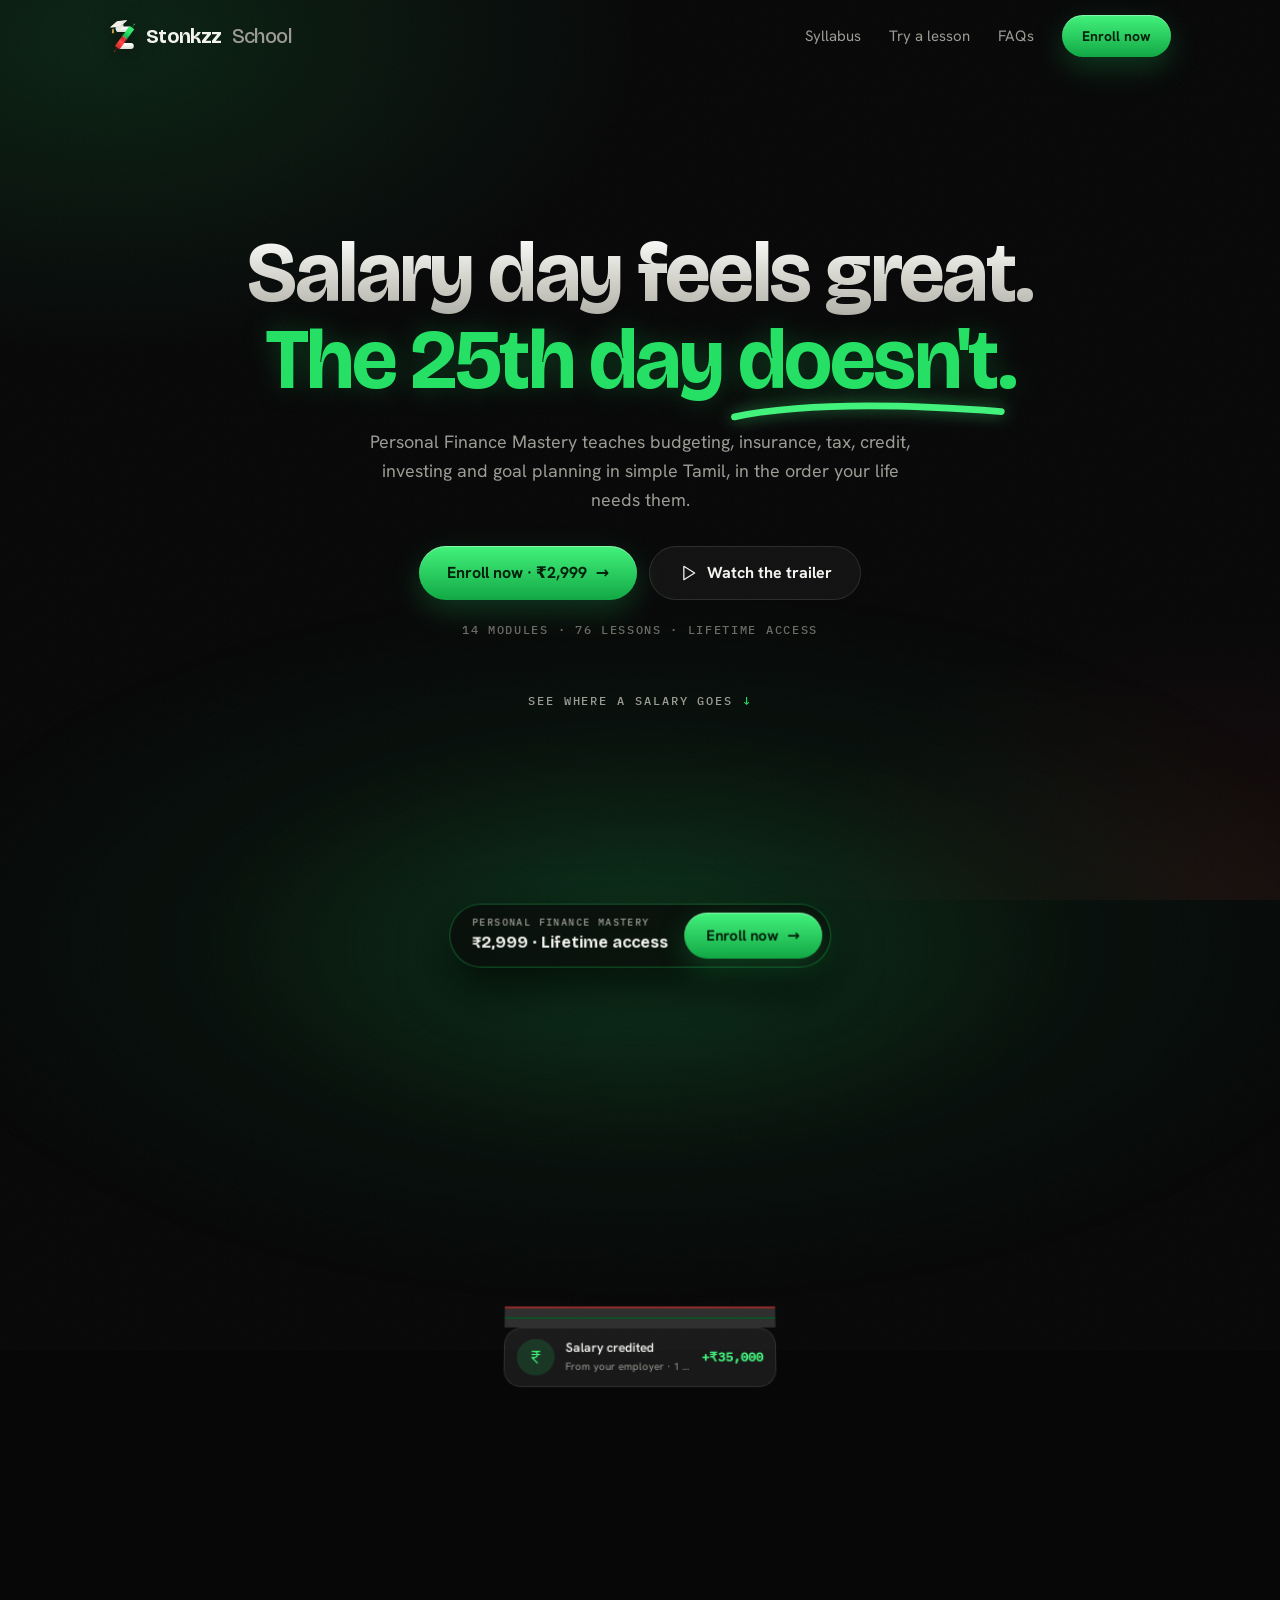
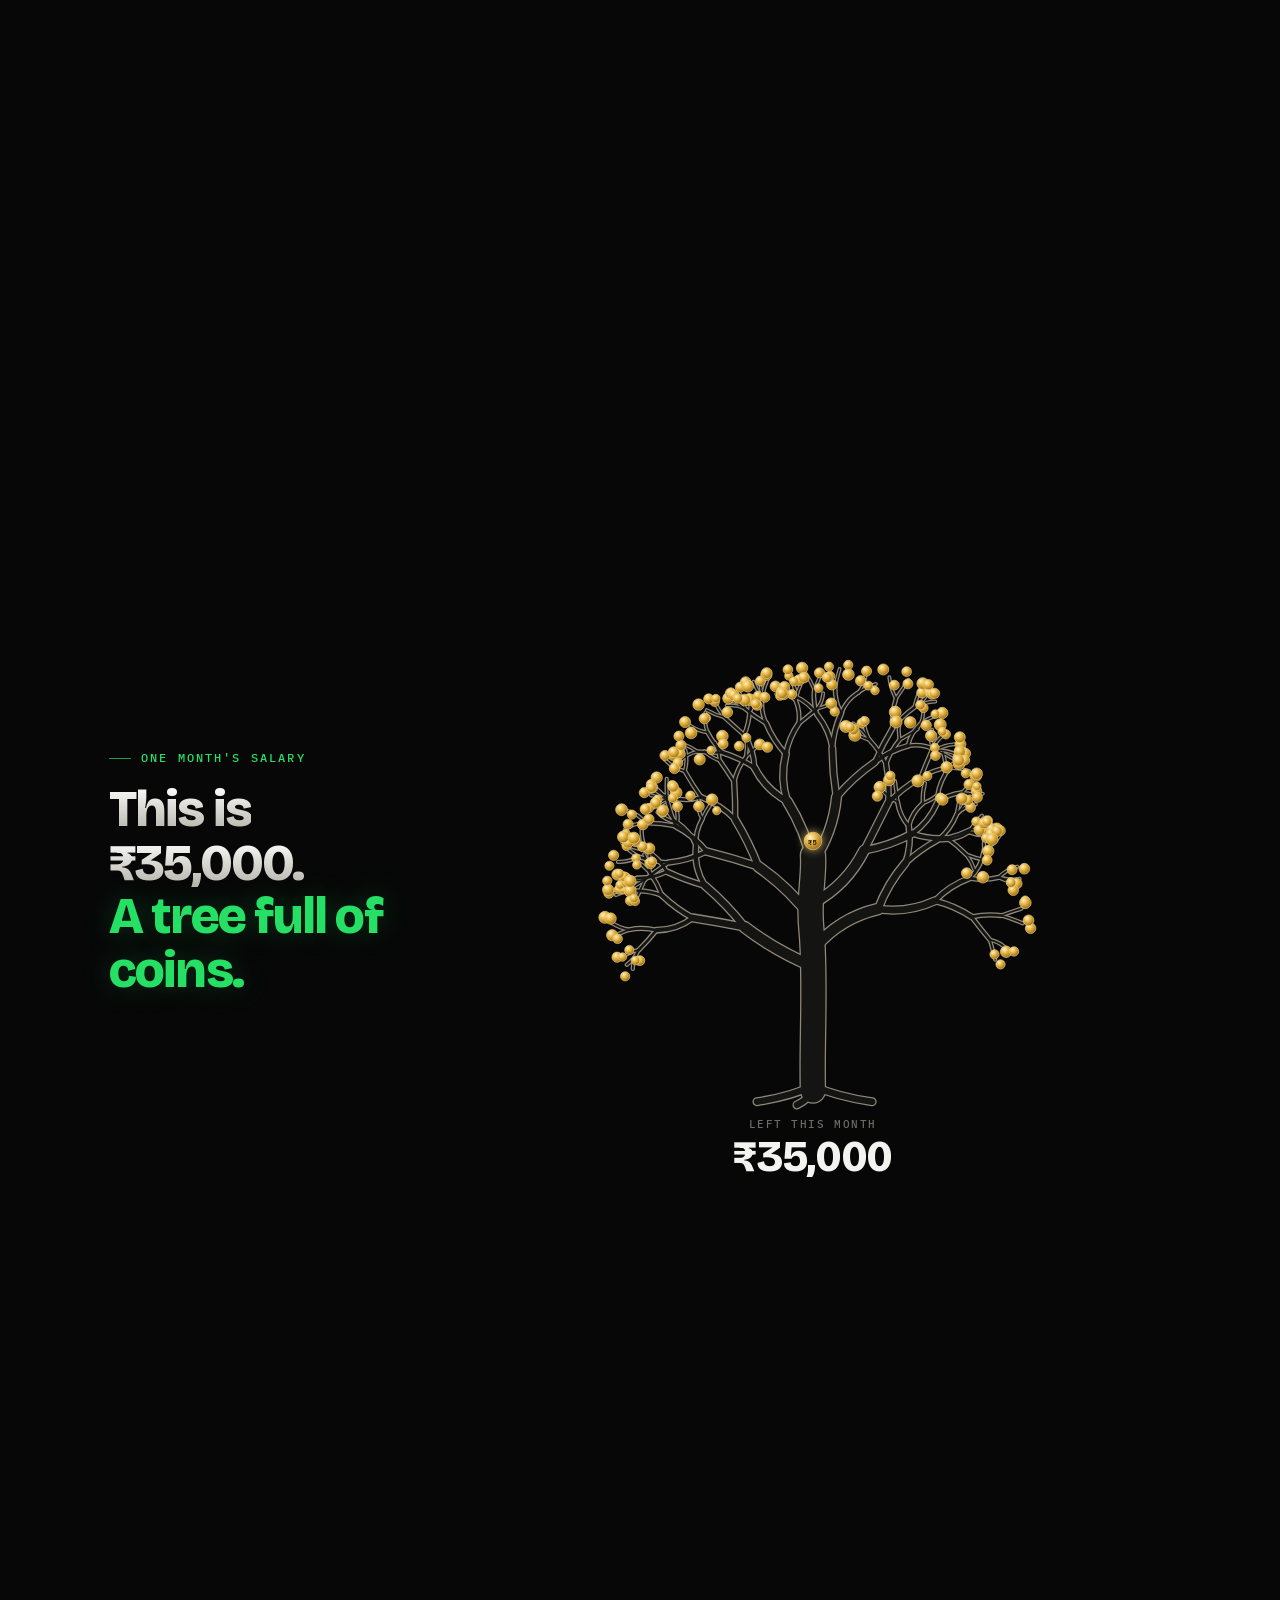
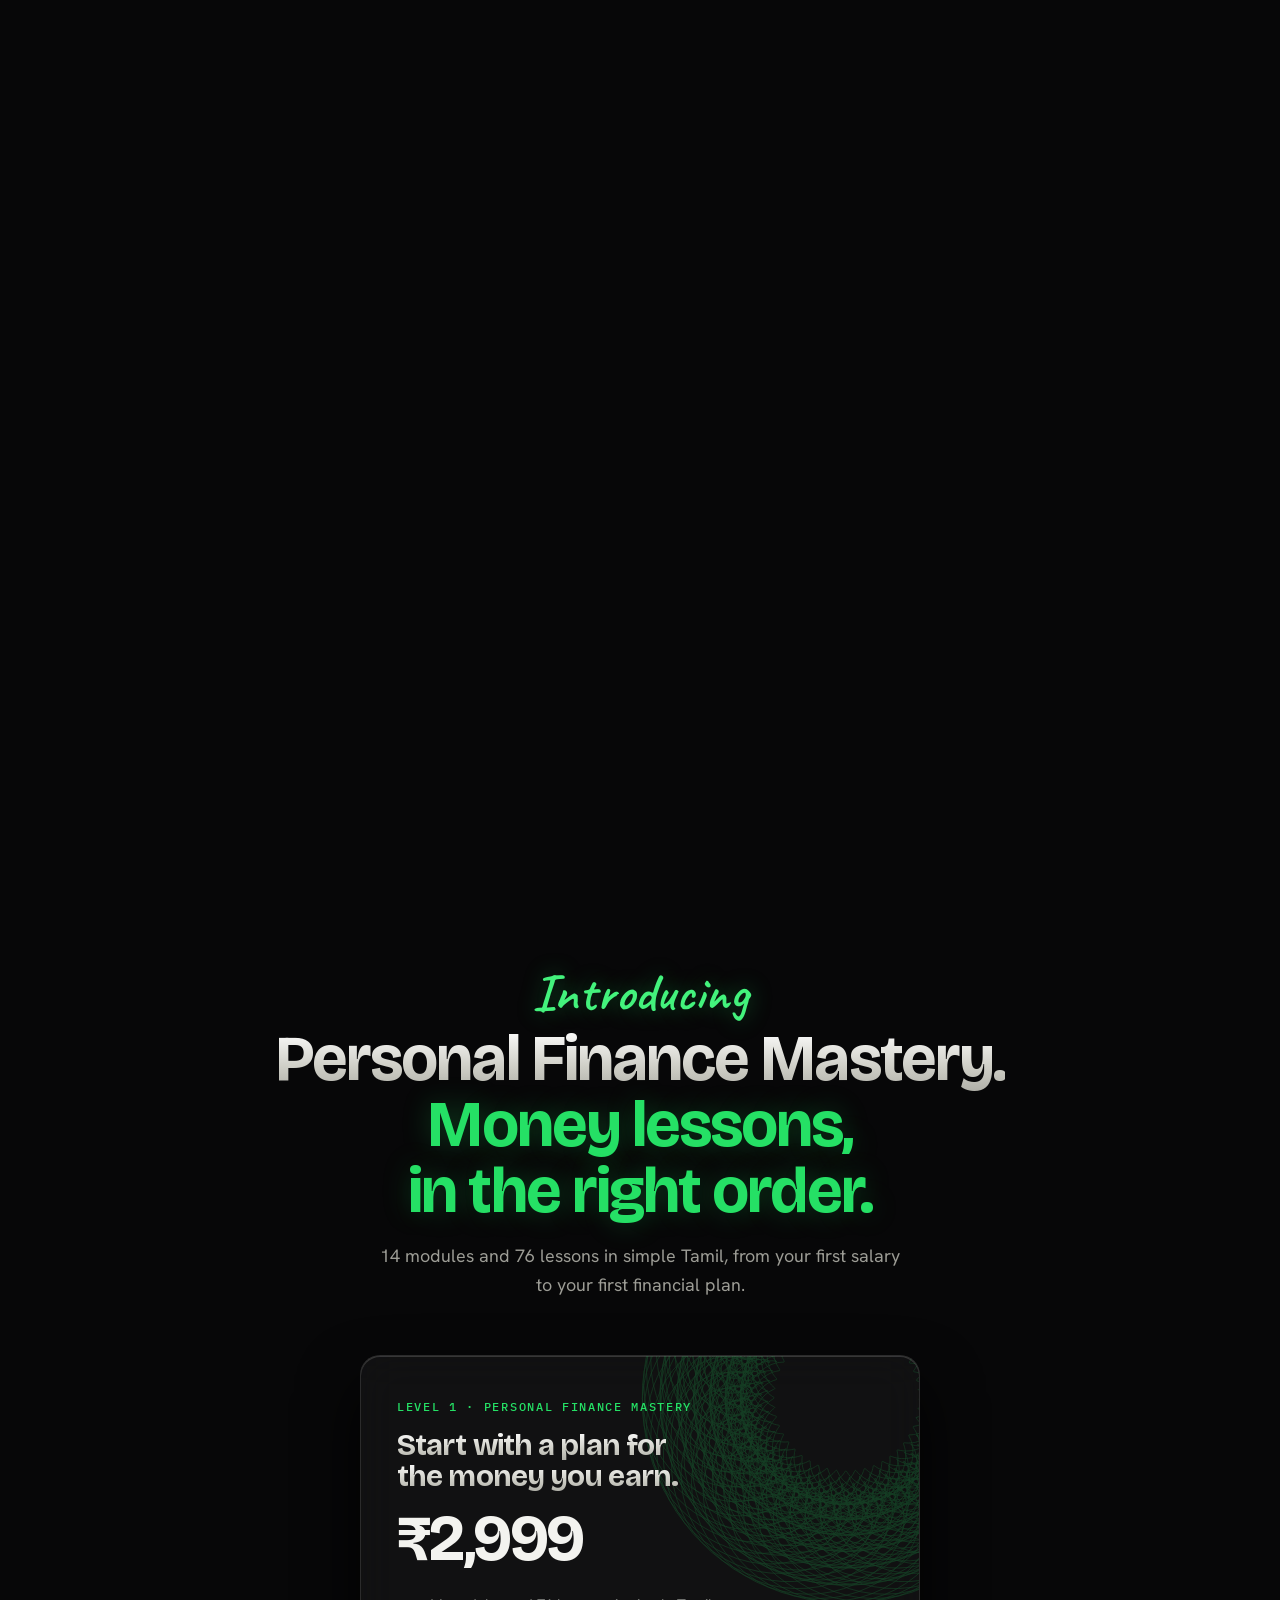
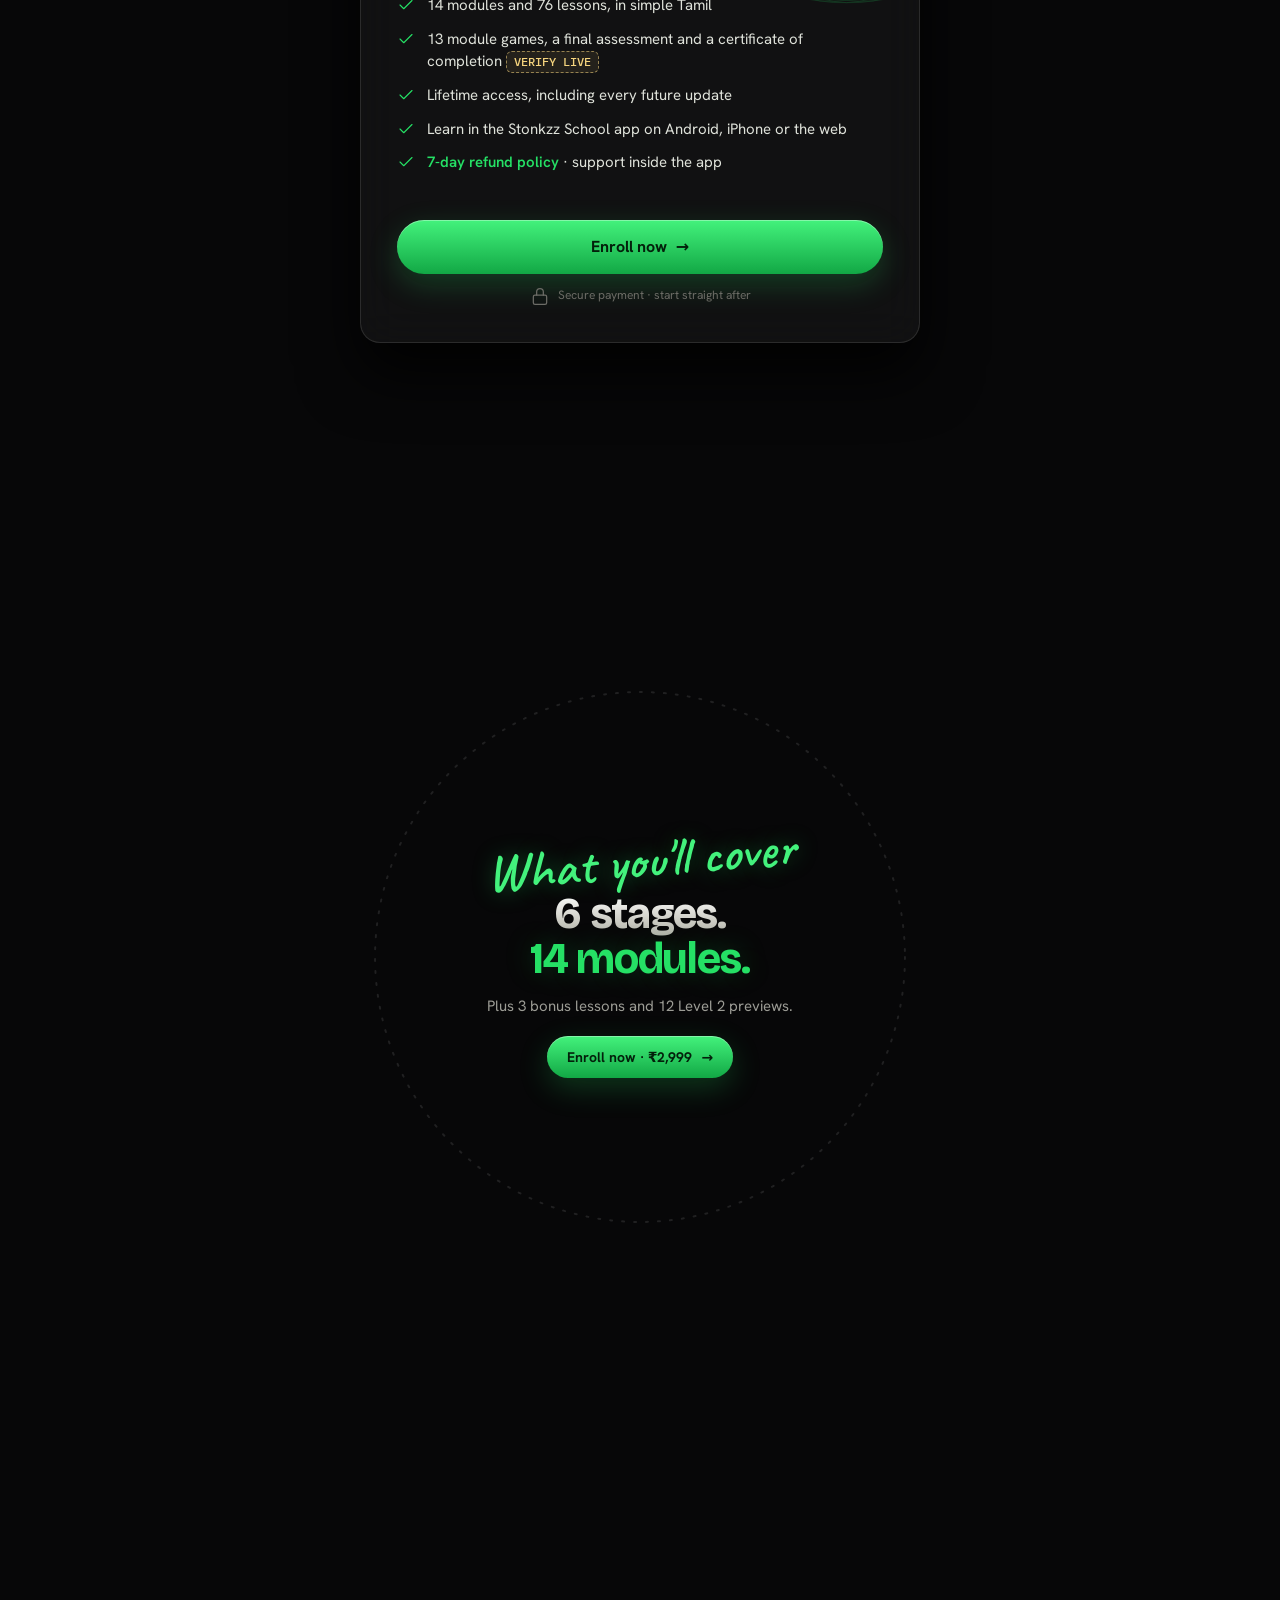
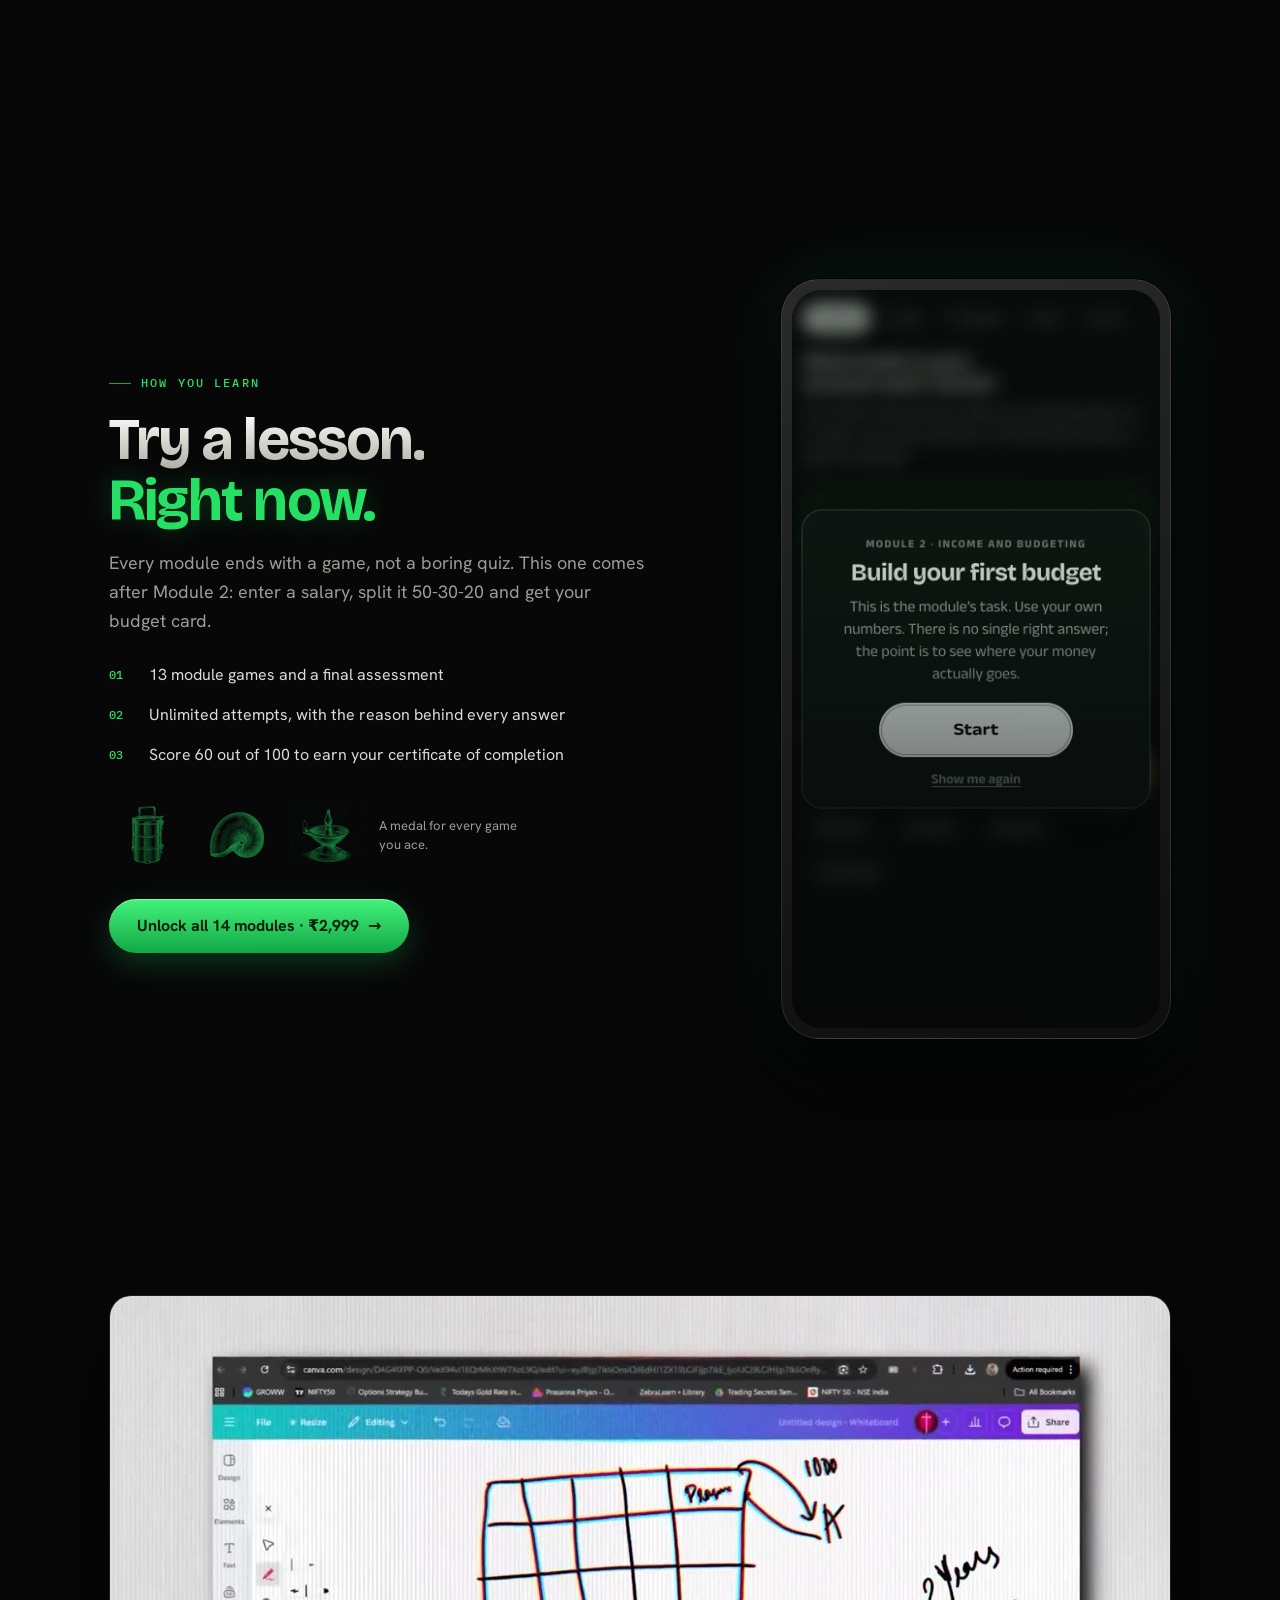
==== commit b9429413: "PF v9: story told inside the phone, answers pop out around it; tree labels outside the tree; fewer h" ====
--- a/personal-finance/index.html
+++ b/personal-finance/index.html
@@ -842,6 +842,88 @@
 .dash .s-meta{width:100%}
 .pill.off{opacity:0!important;pointer-events:none}
 
+/* ===== v9 · phone tells the story; answers pop out around it ===== */
+.hero-c{overflow:visible}
+.hero-c:after{bottom:-45%;height:80%;filter:blur(30px);opacity:.8}
+.ph-sec{height:660vh}
+.ph-scene{position:absolute;inset:0;perspective:1600px;perspective-origin:50% 45%}
+.ph-cam{position:absolute;left:50%;top:calc(50% + 36px);width:1440px;height:828px;margin:-414px 0 0 -720px;transform-style:preserve-3d;transform:scale(calc(var(--fit,1) * var(--zoom,1)));transform-origin:50% 50%;transition:opacity .2s}
+.ph-cam .ph-wrap{--ph-h:600px;position:absolute;left:50%;top:50%;transform:translate(-50%,-50%) rotateX(var(--tilt,0deg)) rotateY(var(--turn,0deg));display:block;transform-style:preserve-3d}
+.ph{box-shadow:0 50px 120px rgba(0,0,0,.95),0 0 120px rgba(37,224,101,.14)}
+.ph-top{display:flex;justify-content:space-between;align-items:center;margin-bottom:1.1em}
+.ph-bank{display:inline-flex;align-items:center;gap:.4em;font:600 .72em var(--body);color:var(--paper)}
+.ph-bank .glyph{width:1.2em;height:1.2em;color:var(--green)}
+.ph-day{font:600 .7em var(--mono);color:var(--g-bright);background:rgba(37,224,101,.12);border:1px solid rgba(37,224,101,.35);border-radius:99px;padding:.3em .7em;transition:color .3s,background .3s,border-color .3s}
+.ph-day.late{color:var(--r-bright);background:rgba(255,71,71,.12);border-color:rgba(255,71,71,.4)}
+.ph-month{height:4px;border-radius:4px;background:rgba(255,255,255,.08);margin:.5em 0 .5em;overflow:hidden}
+.ph-month i{display:block;height:100%;width:3%;background:linear-gradient(90deg,var(--green),var(--gold),var(--red));border-radius:4px;transition:width .4s var(--ease)}
+.ph-date{display:flex;justify-content:space-between}
+.ph-h{margin:.2em 1.2em .6em;font:500 .6em var(--mono);letter-spacing:.14em;text-transform:uppercase;color:var(--muted2)}
+.nt.chat{background:rgba(37,224,101,.08);border-color:rgba(37,224,101,.25)}
+.nt.chat .ic{background:rgba(37,224,101,.15);color:var(--g-bright)}
+.nt.chat span{white-space:normal}
+.nt.alert{background:rgba(255,71,71,.14);border-color:rgba(255,71,71,.45)}
+.nt.chat,.nt.alert{grid-template-columns:2.3em minmax(0,1fr)}
+.nt.in.chat{max-height:5.4em}
+.pcard.pop{position:absolute;left:50%;top:50%;width:var(--w,300px);grid-column:auto;opacity:0;background:rgba(17,20,19,.94);box-shadow:0 30px 70px rgba(0,0,0,.75),inset 0 1px 0 var(--hi);transform:translate(-50%,-50%) translate3d(0,0,-500px) scale(.35);transition:transform 1s cubic-bezier(.2,.8,.2,1),opacity .5s,filter .5s;backface-visibility:hidden}
+.pcard.pop.out{opacity:1;transform:translate(-50%,-50%) translate3d(var(--px),var(--py),var(--pz,0px)) rotateY(var(--ry,0deg))}
+.pop-l{--w:340px;--px:-372px;--py:50px;--pz:40px;--ry:10deg}
+.pop-r{--w:320px;--px:362px;--py:-6px;--pz:40px;--ry:-10deg}
+.pop-tl{--w:280px;--px:-470px;--py:-236px;--pz:-60px;--ry:12deg}
+.pop-tr{--w:280px;--px:470px;--py:-262px;--pz:-60px;--ry:-12deg}
+.pop-br{--w:290px;--px:480px;--py:268px;--pz:-30px;--ry:-12deg}
+.pop .wallet{grid-template-columns:120px 1fr;gap:14px}
+.pop .upi svg{height:96px}
+.pop .save img{width:76px;height:76px}
+.pop .save{grid-template-columns:76px 1fr}
+.pop .c-grid i{aspect-ratio:1.45}
+.ph-cta{position:absolute;left:50%;bottom:clamp(18px,4vh,40px);transform:translate(-50%,20px);opacity:0;pointer-events:none;transition:opacity .4s,transform .4s var(--ease);z-index:5}
+.ph-cta.on{opacity:1;transform:translate(-50%,0);pointer-events:auto}
+
+/* tree: labels sit outside the tree, joined by a line */
+.tree-art{padding:0 clamp(96px,11vw,150px)}
+.tree-box{width:min(100%,calc(100svh - 200px))}
+.tlab{transform:translateY(-50%);text-align:left;white-space:nowrap}
+.tlab.l{right:calc(100% + 34px * var(--k,1));text-align:right;left:auto}
+.tlab.r{left:calc(100% + 34px * var(--k,1))}
+.tlab .a2{white-space:nowrap}
+.ldr{fill:none;stroke:rgba(255,110,110,.55);stroke-width:1.2;stroke-dasharray:1;stroke-dashoffset:1;transition:stroke-dashoffset .5s var(--ease),stroke .5s}
+.ldr.on{stroke-dashoffset:0}
+.act2 .ldr{stroke:rgba(67,242,124,.6)}
+
+@media (max-width:900px){
+  .ph-cam{width:390px;height:772px;margin:-386px 0 0 -195px}
+  .ph-cam .ph-wrap{--ph-h:540px}
+  .pcard.pop{--w:300px}
+  .pop-l,.pop-tl,.pop-br{--px:-14px;--ry:6deg}
+  .pop-r,.pop-tr{--px:14px;--ry:-6deg}
+  .pop-l{--py:-150px;--pz:40px}.pop-r{--py:120px;--pz:80px}.pop-tl{--py:-170px;--pz:120px}.pop-tr{--py:110px;--pz:160px}.pop-br{--py:-140px;--pz:200px}
+  .pcard.pop.back{opacity:.18;filter:blur(1px)}
+  .ph-cta{bottom:16px}
+  .tree-art{padding:0 clamp(70px,20vw,96px)}
+  .tlab{white-space:normal;width:clamp(62px,19vw,92px)}
+  .tlab .a2{white-space:normal;display:none}
+  .act2 .tlab .a2{display:inline-block}
+  .tlab.l{right:calc(100% + 10px)}.tlab.r{left:calc(100% + 10px)}
+}
+.pcard.pop.on:not(.out){opacity:0;transform:translate(-50%,-50%) translate3d(0,0,-500px) scale(.35)}
+.ph-sec{overflow-x:clip}
+.tree-grid{grid-template-columns:minmax(0,.72fr) minmax(0,1.28fr)}
+.tree-art{padding:0 clamp(90px,9vw,130px)}
+.tree-box{width:min(100%,calc(100svh - 190px))}
+@media (max-width:980px){.tree-grid{grid-template-columns:1fr}.tree-box{width:min(100%,calc(100svh - 350px))}}
+.hero-c{overflow:visible;overflow-x:clip}
+.tree-grid{grid-template-columns:minmax(0,.6fr) minmax(0,1.4fr);gap:clamp(16px,3vw,40px)}
+.tree-art{padding:0 clamp(90px,8vw,118px)}
+@media (max-width:980px){.tree-grid{grid-template-columns:1fr}.tree-art{padding:0 clamp(70px,20vw,96px)}}
+@media (min-width:901px){
+  .pop-l{--py:96px}
+  .pop-tl{--py:-262px;--px:-500px}
+  .pop-r{--py:-44px}
+  .pop-br{--py:226px}
+}
+.pop-tr{--w:300px}.pop .w-small b{white-space:nowrap}
+
 </style>
 <!-- Meta Pixel / GA4: paste the base snippet here. The page fires ViewContent, Lead (Notify me) and InitiateCheckout (Enroll) automatically. -->
 <script>
@@ -900,7 +982,7 @@
 <!-- 1 · HERO (text only, centred) -->
 <section class="hero hero-c" id="hero">
   <div class="wrap">
-    <h1 data-r><span class="silver">Salary day feels great.</span> <span class="pay">The 25th <span class="pen">doesn't.<svg viewBox="0 0 200 20" preserveAspectRatio="none" aria-hidden="true"><path d="M4 14 C 50 4, 120 4, 196 10"/></svg></span></span></h1>
+    <h1 data-r><span class="silver">Salary day feels great.</span> <span class="pay">The 25th day <span class="pen">doesn't.<svg viewBox="0 0 200 20" preserveAspectRatio="none" aria-hidden="true"><path d="M4 14 C 50 4, 120 4, 196 10"/></svg></span></span></h1>
     <p class="lead" data-r>Personal Finance Mastery teaches budgeting, insurance, tax, credit, investing and goal planning in simple Tamil, in the order your life needs them.</p>
     <div class="hero-ctas" data-r>
       <a class="btn btn-green" href="#enroll" data-enroll>Enroll now · ₹2,999 <span class="arw">→</span></a>
@@ -911,45 +993,41 @@
   </div>
 </section>
 
-<!-- 2 · ONE MONTH ON A PHONE: salary in, the messages, then the dashboards (scroll-driven) -->
-<section class="ph-sec" id="month" aria-label="One month of a ₹35,000 salary">
+<!-- 2 · ONE MONTH, TOLD INSIDE THE PHONE. Then the answers pop out around it (scroll-driven) -->
+<section class="ph-sec" id="month" aria-label="One month of a ₹35,000 salary, on a phone">
   <div class="ph-stick">
-    <div class="wrap ph-grid">
-      <div class="ph-copy" aria-live="polite">
-        <div class="cap" data-p="0,.1"><span class="label">1st of the month</span><h2><span class="silver">Salary's in.</span> <span class="pay">₹35,000.</span></h2><p>This month will be different. It always starts like that.</p></div>
-        <div class="cap" data-p=".1,.37"><span class="label">Then the messages start</span><h2><span class="silver">Rent. EMIs.</span> <span class="silver">A friend's request.</span> <span class="pay red">The card bill.</span></h2><p>None of it feels big on its own.</p></div>
-        <div class="cap" data-p=".37,.46"><span class="label">25th of the month</span><h2><span class="silver">₹5 left.</span> <span class="pay red">And no idea where it went.</span></h2></div>
-        <div class="cap" data-p=".46,.57"><span class="label">Answered in Module 2</span><h2><span class="silver">Where did my</span> <span class="pay">salary go?</span></h2><p>Track it once and the pattern shows up straight away.</p></div>
-        <div class="cap" data-p=".57,.68"><span class="label">Answered in Module 1</span><h2><span class="silver">Why is ₹5</span> <span class="pay">all that's left?</span></h2><p>Small spends you never write down are the ones that add up.</p></div>
-        <div class="cap" data-p=".68,.79"><span class="label">Answered in Module 11</span><h2><span class="silver">Is paying the</span> <span class="pay">minimum due okay?</span></h2><p>On this bill, paying only the minimum costs about ₹5,900 in a year.</p></div>
-        <div class="cap" data-p=".79,.9"><span class="label">Answered in Module 7</span><h2><span class="silver">Am I saving</span> <span class="pay">anything at all?</span></h2><p>With no emergency fund, the next surprise goes on a card.</p></div>
-        <div class="cap" data-p=".9,1.01"><span class="label">Answered in Module 11</span><h2><span class="silver">Why do the EMIs</span> <span class="pay">never end?</span></h2><p>Each one felt small when you signed up.</p><a class="btn btn-green btn-sm cap-cta" href="#enroll" data-enroll>Get the answers · ₹2,999 <span class="arw">→</span></a></div>
-      </div>
-
-      <div class="ph-wrap">
-        <div class="ph" aria-hidden="true">
-          <i class="ph-notch"></i>
-          <div class="ph-scr">
-            <div class="ph-bar"><span>9:41</span><span class="ph-sig"><i></i><i></i><i></i><i></i></span></div>
-            <div class="ph-app">
-              <small>UPI · Savings account</small>
-              <b data-bal>₹35,000</b>
-              <span class="ph-date"><span data-date>1 Nov</span> · Available balance</span>
+    <div class="ph-scene">
+      <div class="ph-cam">
+        <div class="ph-wrap">
+          <div class="ph">
+            <i class="ph-notch"></i>
+            <div class="ph-scr">
+              <div class="ph-bar"><span>9:41</span><span class="ph-sig"><i></i><i></i><i></i><i></i></span></div>
+              <div class="ph-app">
+                <div class="ph-top"><span class="ph-bank"><svg class="glyph" viewBox="0 0 24 24" aria-hidden="true"><path d="M3 9 12 4l9 5M5 10v8M9.5 10v8M14.5 10v8M19 10v8M3 20h18"/></svg> Savings account</span><span class="ph-day" data-date>1 Nov</span></div>
+                <small>Available balance</small>
+                <b data-bal>₹35,000</b>
+                <div class="ph-month"><i data-mbar></i></div>
+                <span class="ph-date"><span>1 Nov</span><span>Payday again: 1 Dec</span></span>
+              </div>
+              <p class="ph-h">Notifications</p>
+              <div class="ph-feed">
+                <div class="nt alert" data-i="10"><i class="ic"><svg class="glyph" viewBox="0 0 24 24" aria-hidden="true"><path d="M6 16V11a6 6 0 0 1 12 0v5l2 2H4Z"/><path d="M10 20a2 2 0 0 0 4 0"/></svg></i><div><b>Low balance: ₹5</b><span>Your bank · 25 Nov</span></div></div>
+                <div class="nt" data-i="9" data-amt="1500"><i class="ic"><svg class="glyph" viewBox="0 0 24 24" aria-hidden="true"><path d="M5 8h14l-1 12H6Z"/><path d="M9 8V6a3 3 0 0 1 6 0v2"/></svg></i><div><b>Sale! Just this once</b><span>Shopping app · 22 Nov</span></div><em>−₹1,500</em></div>
+                <div class="nt" data-i="8" data-amt="2195"><i class="ic"><svg class="glyph" viewBox="0 0 24 24" aria-hidden="true"><path d="M4 11h16a8 8 0 0 1-16 0Z"/><path d="M9 7c0-1 1-1.5 1-2.5M13 7c0-1 1-1.5 1-2.5"/></svg></i><div><b>Food delivery</b><span>9 orders this month · 19 Nov</span></div><em>−₹2,195</em></div>
+                <div class="nt" data-i="7" data-amt="6400"><i class="ic"><svg class="glyph" viewBox="0 0 24 24" aria-hidden="true"><rect x="3" y="6" width="18" height="13" rx="2"/><path d="M3 10h18M7 15h4"/></svg></i><div><b>Credit card bill paid</b><span>Card ending 4417 · 15 Nov</span></div><em>−₹6,400</em></div>
+                <div class="nt" data-i="6" data-amt="1800"><i class="ic"><svg class="glyph" viewBox="0 0 24 24" aria-hidden="true"><circle cx="12" cy="8" r="3.5"/><path d="M5 20c1.2-3.6 4-5 7-5s5.8 1.4 7 5"/></svg></i><div><b>Paid to Karthik</b><span>Goa trip share · 12 Nov</span></div><em>−₹1,800</em></div>
+                <div class="nt chat" data-i="5"><i class="ic"><svg class="glyph" viewBox="0 0 24 24" aria-hidden="true"><path d="M4 5h16v11H9l-5 4Z"/></svg></i><div><b>Karthik</b><span>Machi, your Goa share is ₹1,800. Send today?</span></div></div>
+                <div class="nt" data-i="4" data-amt="5600"><i class="ic"><svg class="glyph" viewBox="0 0 24 24" aria-hidden="true"><path d="M3 4h2l2.4 11h10.2L20 8H6.2"/><circle cx="9" cy="19" r="1.4"/><circle cx="17" cy="19" r="1.4"/></svg></i><div><b>Groceries</b><span>Supermarket and kirana · 10 Nov</span></div><em>−₹5,600</em></div>
+                <div class="nt" data-i="3" data-amt="2300"><i class="ic"><svg class="glyph" viewBox="0 0 24 24" aria-hidden="true"><rect x="7" y="3" width="10" height="18" rx="2"/><path d="M11 18h2"/></svg></i><div><b>Phone EMI debited</b><span>Instalment 3 of 12 · 7 Nov</span></div><em>−₹2,300</em></div>
+                <div class="nt" data-i="2" data-amt="4200"><i class="ic"><svg class="glyph" viewBox="0 0 24 24" aria-hidden="true"><circle cx="6" cy="16" r="3.5"/><circle cx="18" cy="16" r="3.5"/><path d="M6 16 10 9h5l3 7M9 9h3"/></svg></i><div><b>Bike EMI debited</b><span>Instalment 14 of 36 · 5 Nov</span></div><em>−₹4,200</em></div>
+                <div class="nt" data-i="1" data-amt="11000"><i class="ic"><svg class="glyph" viewBox="0 0 24 24" aria-hidden="true"><path d="M3 11 12 4l9 7"/><path d="M5 10v10h14V10"/></svg></i><div><b>Rent paid</b><span>To your landlord · 2 Nov</span></div><em>−₹11,000</em></div>
+                <div class="nt in" data-i="0"><i class="ic plus"><svg class="glyph" viewBox="0 0 24 24" aria-hidden="true"><path d="M7 5h10M7 9h10M7 5h3a4 4 0 0 1 0 8H7l7 7"/></svg></i><div><b>Salary credited</b><span>From your employer · 1 Nov</span></div><em class="plus">+₹35,000</em></div>
+              </div>
             </div>
-            <div class="ph-feed">
-              <div class="nt" data-i="8" data-amt="1500"><i class="ic"><svg class="glyph" viewBox="0 0 24 24" aria-hidden="true"><path d="M5 8h14l-1 12H6Z"/><path d="M9 8V6a3 3 0 0 1 6 0v2"/></svg></i><div><b>Sale! Just this once</b><span>Shopping app · 22 Nov</span></div><em>−₹1,500</em></div>
-              <div class="nt" data-i="7" data-amt="2195"><i class="ic"><svg class="glyph" viewBox="0 0 24 24" aria-hidden="true"><path d="M4 11h16a8 8 0 0 1-16 0Z"/><path d="M9 7c0-1 1-1.5 1-2.5M13 7c0-1 1-1.5 1-2.5"/></svg></i><div><b>Food delivery</b><span>9 orders this month · 19 Nov</span></div><em>−₹2,195</em></div>
-              <div class="nt" data-i="6" data-amt="6400"><i class="ic"><svg class="glyph" viewBox="0 0 24 24" aria-hidden="true"><rect x="3" y="6" width="18" height="13" rx="2"/><path d="M3 10h18M7 15h4"/></svg></i><div><b>Credit card bill paid</b><span>Card ending 4417 · 15 Nov</span></div><em>−₹6,400</em></div>
-              <div class="nt" data-i="5" data-amt="1800"><i class="ic"><svg class="glyph" viewBox="0 0 24 24" aria-hidden="true"><circle cx="12" cy="8" r="3.5"/><path d="M5 20c1.2-3.6 4-5 7-5s5.8 1.4 7 5"/></svg></i><div><b>Karthik requested ₹1,800</b><span>"Goa trip, your share" · 12 Nov</span></div><em>−₹1,800</em></div>
-              <div class="nt" data-i="4" data-amt="5600"><i class="ic"><svg class="glyph" viewBox="0 0 24 24" aria-hidden="true"><path d="M3 4h2l2.4 11h10.2L20 8H6.2"/><circle cx="9" cy="19" r="1.4"/><circle cx="17" cy="19" r="1.4"/></svg></i><div><b>Groceries</b><span>Supermarket and kirana · 10 Nov</span></div><em>−₹5,600</em></div>
-              <div class="nt" data-i="3" data-amt="2300"><i class="ic"><svg class="glyph" viewBox="0 0 24 24" aria-hidden="true"><rect x="7" y="3" width="10" height="18" rx="2"/><path d="M11 18h2"/></svg></i><div><b>Phone EMI debited</b><span>Instalment 3 of 12 · 7 Nov</span></div><em>−₹2,300</em></div>
-              <div class="nt" data-i="2" data-amt="4200"><i class="ic"><svg class="glyph" viewBox="0 0 24 24" aria-hidden="true"><circle cx="6" cy="16" r="3.5"/><circle cx="18" cy="16" r="3.5"/><path d="M6 16 10 9h5l3 7M9 9h3"/></svg></i><div><b>Bike EMI debited</b><span>Instalment 14 of 36 · 5 Nov</span></div><em>−₹4,200</em></div>
-              <div class="nt" data-i="1" data-amt="11000"><i class="ic"><svg class="glyph" viewBox="0 0 24 24" aria-hidden="true"><path d="M3 11 12 4l9 7"/><path d="M5 10v10h14V10"/></svg></i><div><b>Rent paid</b><span>To your landlord · 2 Nov</span></div><em>−₹11,000</em></div>
-              <div class="nt in" data-i="0"><i class="ic plus"><svg class="glyph" viewBox="0 0 24 24" aria-hidden="true"><path d="M7 5h10M7 9h10M7 5h3a4 4 0 0 1 0 8H7l7 7"/></svg></i><div><b>Salary credited</b><span>From your employer · 1 Nov</span></div><em class="plus">+₹35,000</em></div>
-            </div>
-
-            <div class="ph-dash">
-              <article class="pcard dash" data-i="0" data-anim="upi">
+          </div>
+        </div>
+        <article class="pcard pop pop-l" data-i="0" data-anim="upi">
                 <header><h3>Where did my salary go?</h3><span class="mod">Module 2</span></header>
                 <div class="upi">
                   <div class="upi-top"><small>Balance · November</small><b data-from="35000" data-to="5">₹35,000</b></div>
@@ -967,7 +1045,7 @@
                   </div>
                 </div>
               </article>
-              <article class="pcard dash" data-i="1" data-anim="wallet">
+        <article class="pcard pop pop-r" data-i="1" data-anim="wallet">
                 <header><h3>Why is ₹5 all that's left?</h3><span class="mod">Module 1</span></header>
                 <div class="wallet">
                   <svg viewBox="0 0 220 150">
@@ -977,10 +1055,10 @@
                     <path class="w-flap" d="M34 62 Q34 48 48 48 L172 48 Q186 48 186 62 L186 70 L110 96 L34 70 Z"/>
                     <circle class="w-btn" cx="110" cy="92" r="5"/>
                   </svg>
-                  <div class="w-small"><span>Food delivery<b>₹2,195</b></span><span>Sale order<b>₹1,500</b></span><span>Tea, auto, top-ups<b>Not tracked</b></span></div>
+                  <div class="w-small"><span>Food delivery<b>₹2,195</b></span><span>Sale order<b>₹1,500</b></span><span>Tea, auto, recharges<b>Never noted</b></span></div>
                 </div>
               </article>
-              <article class="pcard dash" data-i="2" data-anim="card">
+        <article class="pcard pop pop-tl" data-i="2" data-anim="card">
                 <header><h3>Is paying the minimum due okay?</h3><span class="mod">Module 11</span></header>
                 <div class="bill">
                   <div class="b-row"><span>Total due</span><b>₹18,400</b></div>
@@ -989,14 +1067,14 @@
                   <p class="note-s">Example: about 3% interest a month, 5% minimum due.</p>
                 </div>
               </article>
-              <article class="pcard dash" data-i="3" data-anim="save">
+        <article class="pcard pop pop-tr" data-i="3" data-anim="save">
                 <header><h3>Am I saving anything at all?</h3><span class="mod">Module 7</span></header>
                 <div class="save">
                   <img src="assets/map1.webp" alt="" width="104" height="104">
-                  <div class="s-meta"><small>Emergency fund</small><b>₹0</b><div class="s-bar"><i></i></div><span>Goal: 6 months of expenses, about ₹1,80,000</span></div>
+                  <div class="s-meta"><small>Emergency fund</small><b>₹0</b><div class="s-bar"><i></i></div><span>Goal: ₹1,80,000, or 6 months of costs</span></div>
                 </div>
               </article>
-              <article class="pcard dash" data-i="4" data-anim="emi">
+        <article class="pcard pop pop-br" data-i="4" data-anim="emi">
                 <header><h3>Why do the EMIs never end?</h3><span class="mod">Module 11</span></header>
                 <div class="cal">
                   <div class="c-grid"><i><span>1</span></i><i><span>2</span></i><i><span>3</span></i><i><span>4</span></i><i class="emi" data-k="0"><span>5</span></i><i><span>6</span></i><i class="emi" data-k="1"><span>7</span></i><i><span>8</span></i><i><span>9</span></i><i><span>10</span></i><i><span>11</span></i><i><span>12</span></i><i><span>13</span></i><i><span>14</span></i><i class="emi bill" data-k="2"><span>15</span></i><i><span>16</span></i><i><span>17</span></i><i><span>18</span></i><i><span>19</span></i><i><span>20</span></i><i><span>21</span></i><i><span>22</span></i><i><span>23</span></i><i><span>24</span></i><i><span>25</span></i><i><span>26</span></i><i><span>27</span></i><i><span>28</span></i><i><span>29</span></i><i><span>30</span></i></div>
@@ -1004,10 +1082,9 @@
                   <p class="c-sum"><b data-from="0" data-to="22">0</b> more months of the bike EMI</p>
                 </div>
               </article>
-            </div>
-          </div>
-        </div>
+        
       </div>
+      <a class="btn btn-green ph-cta" href="#enroll" data-enroll>Get the answers · ₹2,999 <span class="arw">→</span></a>
     </div>
   </div>
 </section>
@@ -1025,8 +1102,8 @@
       </div>
       <div class="tree-art">
         <div class="tree-box">
-          <svg class="mtree" viewBox="0 0 640 640" aria-hidden="true"><defs><radialGradient id="cg" cx=".35" cy=".3" r=".8"><stop offset="0" stop-color="#FFF1C2"/><stop offset=".45" stop-color="#E2B23E"/><stop offset="1" stop-color="#8A5F12"/></radialGradient><linearGradient id="lg" x1="0" x2="1"><stop offset="0" stop-color="#12A845"/><stop offset="1" stop-color="#43F27C"/></linearGradient></defs><g class="t-edge"><path class="tw e" pathLength="1" style="--dd:0s" d="M320 612 C318 560 324 470 318 410 C314 372 322 345 320 318" stroke-width="33.2"/><path class="tw e" pathLength="1" style="--dd:0s" d="M320 606 C300 616 276 622 250 626" stroke-width="11.2"/><path class="tw e" pathLength="1" style="--dd:0s" d="M320 606 C342 616 366 622 394 626" stroke-width="11.2"/><path class="tw e" pathLength="1" style="--dd:0s" d="M320 608 C318 618 312 624 300 630" stroke-width="11.2"/><path class="tw e" data-g="0" pathLength="1" style="--dd:0.25s" d="M318.0 456.0Q273.4 437.3 234.9 408.0" stroke-width="16.2"/><path class="tw e" data-g="0" pathLength="1" style="--dd:0.47s" d="M234.9 408.0Q202.6 401.3 169.9 396.2" stroke-width="11.5"/><path class="tw e" data-g="0" pathLength="1" style="--dd:0.69s" d="M169.9 396.2Q149.7 411.5 124.3 411.6" stroke-width="8.5"/><path class="tw e" data-g="0" pathLength="1" style="--dd:0.91s" d="M124.3 411.6Q113.9 424.6 102.1 436.4" stroke-width="6.6"/><path class="tw e" data-g="0" pathLength="1" style="--dd:1.13s" d="M102.1 436.4Q94.6 447.0 94.8 459.9" stroke-width="5.4"/><path class="tw e" data-g="0" pathLength="1" style="--dd:1.13s" d="M102.1 436.4Q89.6 437.9 80.6 446.9" stroke-width="5.4"/><path class="tw e" data-g="0" pathLength="1" style="--dd:1.13s" d="M102.1 436.4Q97.1 447.4 87.3 454.7" stroke-width="5.4"/><path class="tw e" data-g="0" pathLength="1" style="--dd:0.91s" d="M124.3 411.6Q107.2 407.4 90.0 411.0" stroke-width="6.6"/><path class="tw e" data-g="0" pathLength="1" style="--dd:1.13s" d="M90.0 411.0Q78.5 415.4 67.4 420.6" stroke-width="5.4"/><path class="tw e" data-g="0" pathLength="1" style="--dd:1.13s" d="M90.0 411.0Q78.2 408.9 68.2 402.3" stroke-width="5.4"/><path class="tw e" data-g="0" pathLength="1" style="--dd:0.69s" d="M169.9 396.2Q148.8 384.7 131.4 368.1" stroke-width="8.5"/><path class="tw e" data-g="0" pathLength="1" style="--dd:0.91s" d="M131.4 368.1Q115.4 361.7 98.1 362.4" stroke-width="6.6"/><path class="tw e" data-g="0" pathLength="1" style="--dd:1.13s" d="M98.1 362.4Q85.2 361.6 73.8 367.5" stroke-width="5.4"/><path class="tw e" data-g="0" pathLength="1" style="--dd:1.13s" d="M98.1 362.4Q90.6 352.1 78.4 348.7" stroke-width="5.4"/><path class="tw e" data-g="0" pathLength="1" style="--dd:1.13s" d="M98.1 362.4Q85.1 365.0 72.5 361.2" stroke-width="5.4"/><path class="tw e" data-g="0" pathLength="1" style="--dd:0.91s" d="M131.4 368.1Q125.5 352.8 116.0 339.3" stroke-width="6.6"/><path class="tw e" data-g="0" pathLength="1" style="--dd:1.13s" d="M116.0 339.3Q108.3 330.5 98.4 324.2" stroke-width="5.4"/><path class="tw e" data-g="0" pathLength="1" style="--dd:1.13s" d="M116.0 339.3Q115.4 327.3 115.5 315.3" stroke-width="5.4"/><path class="tw e" data-g="0" pathLength="1" style="--dd:1.13s" d="M116.0 339.3Q113.8 327.6 109.0 316.7" stroke-width="5.4"/><path class="tw e" data-g="0" pathLength="1" style="--dd:0.47s" d="M234.9 408.0Q212.7 379.4 185.1 356.0" stroke-width="11.5"/><path class="tw e" data-g="0" pathLength="1" style="--dd:0.69s" d="M185.1 356.0Q160.4 349.2 137.2 338.4" stroke-width="8.5"/><path class="tw e" data-g="0" pathLength="1" style="--dd:0.91s" d="M137.2 338.4Q120.0 346.7 101.0 346.3" stroke-width="6.6"/><path class="tw e" data-g="0" pathLength="1" style="--dd:1.13s" d="M101.0 346.3Q90.9 354.6 78.6 358.9" stroke-width="5.4"/><path class="tw e" data-g="0" pathLength="1" style="--dd:1.13s" d="M101.0 346.3Q86.3 348.8 72.7 342.8" stroke-width="5.4"/><path class="tw e" data-g="0" pathLength="1" style="--dd:0.91s" d="M137.2 338.4Q127.9 321.3 111.2 311.3" stroke-width="6.6"/><path class="tw e" data-g="0" pathLength="1" style="--dd:1.13s" d="M111.2 311.3Q97.8 309.2 85.1 304.3" stroke-width="5.4"/><path class="tw e" data-g="0" pathLength="1" style="--dd:1.13s" d="M111.2 311.3Q105.0 297.7 105.9 282.7" stroke-width="5.4"/><path class="tw e" data-g="0" pathLength="1" style="--dd:1.13s" d="M111.2 311.3Q100.7 303.3 90.4 295.1" stroke-width="5.4"/><path class="tw e" data-g="0" pathLength="1" style="--dd:0.69s" d="M185.1 356.0Q170.6 333.2 173.8 306.4" stroke-width="8.5"/><path class="tw e" data-g="0" pathLength="1" style="--dd:0.91s" d="M173.8 306.4Q166.9 287.9 150.5 277.1" stroke-width="6.6"/><path class="tw e" data-g="0" pathLength="1" style="--dd:1.13s" d="M150.5 277.1Q136.0 274.5 125.7 264.0" stroke-width="5.4"/><path class="tw e" data-g="0" pathLength="1" style="--dd:1.13s" d="M150.5 277.1Q152.1 262.5 146.2 249.0" stroke-width="5.4"/><path class="tw e" data-g="0" pathLength="1" style="--dd:1.13s" d="M150.5 277.1Q139.6 268.2 135.0 255.0" stroke-width="5.4"/><path class="tw e" data-g="0" pathLength="1" style="--dd:0.91s" d="M173.8 306.4Q172.5 288.2 181.7 272.4" stroke-width="6.6"/><path class="tw e" data-g="0" pathLength="1" style="--dd:1.13s" d="M181.7 272.4Q175.3 261.4 177.3 248.9" stroke-width="5.4"/><path class="tw e" data-g="0" pathLength="1" style="--dd:1.13s" d="M181.7 272.4Q186.8 261.4 193.9 251.6" stroke-width="5.4"/><path class="tw e" data-g="1" pathLength="1" style="--dd:0.25s" d="M320.0 436.0Q352.0 396.7 401.4 385.1" stroke-width="16.2"/><path class="tw e" data-g="1" pathLength="1" style="--dd:0.47s" d="M401.4 385.1Q413.3 353.4 435.4 327.7" stroke-width="11.5"/><path class="tw e" data-g="1" pathLength="1" style="--dd:0.69s" d="M435.4 327.7Q443.4 305.3 439.8 281.8" stroke-width="8.5"/><path class="tw e" data-g="1" pathLength="1" style="--dd:0.91s" d="M439.8 281.8Q428.2 268.6 425.7 251.2" stroke-width="6.6"/><path class="tw e" data-g="1" pathLength="1" style="--dd:1.13s" d="M425.7 251.2Q413.8 245.6 405.8 235.1" stroke-width="5.4"/><path class="tw e" data-g="1" pathLength="1" style="--dd:1.13s" d="M425.7 251.2Q424.4 238.3 422.5 225.4" stroke-width="5.4"/><path class="tw e" data-g="1" pathLength="1" style="--dd:0.91s" d="M439.8 281.8Q443.7 264.3 457.4 252.8" stroke-width="6.6"/><path class="tw e" data-g="1" pathLength="1" style="--dd:1.13s" d="M457.4 252.8Q456.5 239.9 460.0 227.5" stroke-width="5.4"/><path class="tw e" data-g="1" pathLength="1" style="--dd:1.13s" d="M457.4 252.8Q468.8 248.7 477.7 240.7" stroke-width="5.4"/><path class="tw e" data-g="1" pathLength="1" style="--dd:0.69s" d="M435.4 327.7Q454.2 310.5 476.5 298.4" stroke-width="8.5"/><path class="tw e" data-g="1" pathLength="1" style="--dd:0.91s" d="M476.5 298.4Q492.2 285.4 499.7 266.5" stroke-width="6.6"/><path class="tw e" data-g="1" pathLength="1" style="--dd:1.13s" d="M499.7 266.5Q502.4 253.0 504.8 239.3" stroke-width="5.4"/><path class="tw e" data-g="1" pathLength="1" style="--dd:1.13s" d="M499.7 266.5Q509.5 256.3 523.5 254.1" stroke-width="5.4"/><path class="tw e" data-g="1" pathLength="1" style="--dd:1.13s" d="M499.7 266.5Q511.2 256.1 514.2 240.9" stroke-width="5.4"/><path class="tw e" data-g="1" pathLength="1" style="--dd:0.91s" d="M476.5 298.4Q497.2 300.3 514.5 289.0" stroke-width="6.6"/><path class="tw e" data-g="1" pathLength="1" style="--dd:1.13s" d="M514.5 289.0Q522.9 277.7 535.3 271.0" stroke-width="5.4"/><path class="tw e" data-g="1" pathLength="1" style="--dd:1.13s" d="M514.5 289.0Q528.5 294.7 543.4 292.1" stroke-width="5.4"/><path class="tw e" data-g="1" pathLength="1" style="--dd:1.13s" d="M514.5 289.0Q529.4 289.9 543.3 284.5" stroke-width="5.4"/><path class="tw e" data-g="1" pathLength="1" style="--dd:0.47s" d="M401.4 385.1Q438.4 390.5 472.3 374.9" stroke-width="11.5"/><path class="tw e" data-g="1" pathLength="1" style="--dd:0.69s" d="M472.3 374.9Q490.8 355.6 516.0 346.4" stroke-width="8.5"/><path class="tw e" data-g="1" pathLength="1" style="--dd:0.91s" d="M516.0 346.4Q531.0 331.8 534.0 311.1" stroke-width="6.6"/><path class="tw e" data-g="1" pathLength="1" style="--dd:1.13s" d="M534.0 311.1Q532.7 295.9 538.3 281.6" stroke-width="5.4"/><path class="tw e" data-g="1" pathLength="1" style="--dd:1.13s" d="M534.0 311.1Q546.8 304.6 554.0 292.2" stroke-width="5.4"/><path class="tw e" data-g="1" pathLength="1" style="--dd:0.91s" d="M516.0 346.4Q534.2 350.2 552.2 345.5" stroke-width="6.6"/><path class="tw e" data-g="1" pathLength="1" style="--dd:1.13s" d="M552.2 345.5Q562.0 335.8 575.3 332.2" stroke-width="5.4"/><path class="tw e" data-g="1" pathLength="1" style="--dd:1.13s" d="M552.2 345.5Q565.0 351.6 578.7 354.8" stroke-width="5.4"/><path class="tw e" data-g="1" pathLength="1" style="--dd:1.13s" d="M552.2 345.5Q565.0 349.9 578.3 347.4" stroke-width="5.4"/><path class="tw e" data-g="1" pathLength="1" style="--dd:0.69s" d="M472.3 374.9Q497.1 380.8 518.3 394.9" stroke-width="8.5"/><path class="tw e" data-g="1" pathLength="1" style="--dd:0.91s" d="M518.3 394.9Q536.7 390.9 555.4 393.2" stroke-width="6.6"/><path class="tw e" data-g="1" pathLength="1" style="--dd:1.13s" d="M555.4 393.2Q567.8 388.6 580.5 384.6" stroke-width="5.4"/><path class="tw e" data-g="1" pathLength="1" style="--dd:1.13s" d="M555.4 393.2Q569.1 397.3 582.3 402.9" stroke-width="5.4"/><path class="tw e" data-g="1" pathLength="1" style="--dd:0.91s" d="M518.3 394.9Q529.4 409.5 541.2 423.6" stroke-width="6.6"/><path class="tw e" data-g="1" pathLength="1" style="--dd:1.13s" d="M541.2 423.6Q554.5 426.1 563.3 436.6" stroke-width="5.4"/><path class="tw e" data-g="1" pathLength="1" style="--dd:1.13s" d="M541.2 423.6Q544.7 435.9 547.7 448.3" stroke-width="5.4"/><path class="tw e" data-g="2" pathLength="1" style="--dd:0.25s" d="M318.0 396.0Q290.1 358.7 251.8 332.1" stroke-width="15.2"/><path class="tw e" data-g="2" pathLength="1" style="--dd:0.47s" d="M251.8 332.1Q219.9 321.3 187.2 313.1" stroke-width="10.9"/><path class="tw e" data-g="2" pathLength="1" style="--dd:0.69s" d="M187.2 313.1Q164.7 324.4 139.6 327.0" stroke-width="8.1"/><path class="tw e" data-g="2" pathLength="1" style="--dd:0.91s" d="M139.6 327.0Q124.5 336.9 110.2 348.1" stroke-width="6.3"/><path class="tw e" data-g="2" pathLength="1" style="--dd:1.13s" d="M110.2 348.1Q104.6 360.3 99.1 372.6" stroke-width="5.2"/><path class="tw e" data-g="2" pathLength="1" style="--dd:1.13s" d="M110.2 348.1Q96.8 350.1 83.3 351.2" stroke-width="5.2"/><path class="tw e" data-g="2" pathLength="1" style="--dd:1.13s" d="M110.2 348.1Q97.6 354.6 87.4 364.4" stroke-width="5.2"/><path class="tw e" data-g="2" pathLength="1" style="--dd:0.91s" d="M139.6 327.0Q120.2 326.6 102.0 319.6" stroke-width="6.3"/><path class="tw e" data-g="2" pathLength="1" style="--dd:1.13s" d="M102.0 319.6Q90.0 326.4 76.2 326.2" stroke-width="5.2"/><path class="tw e" data-g="2" pathLength="1" style="--dd:1.13s" d="M102.0 319.6Q90.3 313.1 81.7 302.7" stroke-width="5.2"/><path class="tw e" data-g="2" pathLength="1" style="--dd:0.69s" d="M187.2 313.1Q170.9 293.3 148.2 281.4" stroke-width="8.1"/><path class="tw e" data-g="2" pathLength="1" style="--dd:0.91s" d="M148.2 281.4Q129.6 277.3 110.6 277.5" stroke-width="6.3"/><path class="tw e" data-g="2" pathLength="1" style="--dd:1.13s" d="M110.6 277.5Q96.6 277.3 85.2 285.4" stroke-width="5.2"/><path class="tw e" data-g="2" pathLength="1" style="--dd:1.13s" d="M110.6 277.5Q101.8 265.9 87.6 262.3" stroke-width="5.2"/><path class="tw e" data-g="2" pathLength="1" style="--dd:0.91s" d="M148.2 281.4Q141.9 265.1 137.4 248.1" stroke-width="6.3"/><path class="tw e" data-g="2" pathLength="1" style="--dd:1.13s" d="M137.4 248.1Q130.0 237.9 119.7 230.5" stroke-width="5.2"/><path class="tw e" data-g="2" pathLength="1" style="--dd:1.13s" d="M137.4 248.1Q136.7 235.3 137.2 222.4" stroke-width="5.2"/><path class="tw e" data-g="2" pathLength="1" style="--dd:0.47s" d="M251.8 332.1Q240.0 301.4 222.8 273.2" stroke-width="10.9"/><path class="tw e" data-g="2" pathLength="1" style="--dd:0.69s" d="M222.8 273.2Q204.4 254.7 180.2 245.1" stroke-width="8.1"/><path class="tw e" data-g="2" pathLength="1" style="--dd:0.91s" d="M180.2 245.1Q162.3 251.4 144.1 245.7" stroke-width="6.3"/><path class="tw e" data-g="2" pathLength="1" style="--dd:1.13s" d="M144.1 245.7Q130.8 248.5 121.1 258.0" stroke-width="5.2"/><path class="tw e" data-g="2" pathLength="1" style="--dd:1.13s" d="M144.1 245.7Q131.2 243.2 121.1 234.8" stroke-width="5.2"/><path class="tw e" data-g="2" pathLength="1" style="--dd:1.13s" d="M144.1 245.7Q130.2 248.2 117.2 242.7" stroke-width="5.2"/><path class="tw e" data-g="2" pathLength="1" style="--dd:0.91s" d="M180.2 245.1Q169.2 229.4 159.8 212.7" stroke-width="6.3"/><path class="tw e" data-g="2" pathLength="1" style="--dd:1.13s" d="M159.8 212.7Q145.1 209.2 134.7 198.1" stroke-width="5.2"/><path class="tw e" data-g="2" pathLength="1" style="--dd:1.13s" d="M159.8 212.7Q163.6 199.7 160.5 186.5" stroke-width="5.2"/><path class="tw e" data-g="2" pathLength="1" style="--dd:0.69s" d="M222.8 273.2Q223.1 249.8 221.5 226.4" stroke-width="8.1"/><path class="tw e" data-g="2" pathLength="1" style="--dd:0.91s" d="M221.5 226.4Q212.7 212.7 203.5 199.4" stroke-width="6.3"/><path class="tw e" data-g="2" pathLength="1" style="--dd:1.13s" d="M203.5 199.4Q192.7 195.7 184.4 187.9" stroke-width="5.2"/><path class="tw e" data-g="2" pathLength="1" style="--dd:1.13s" d="M203.5 199.4Q202.6 187.7 197.6 177.1" stroke-width="5.2"/><path class="tw e" data-g="2" pathLength="1" style="--dd:0.91s" d="M221.5 226.4Q225.1 209.2 236.0 195.4" stroke-width="6.3"/><path class="tw e" data-g="2" pathLength="1" style="--dd:1.13s" d="M236.0 195.4Q238.3 183.9 236.8 172.2" stroke-width="5.2"/><path class="tw e" data-g="2" pathLength="1" style="--dd:1.13s" d="M236.0 195.4Q244.4 187.0 253.1 178.8" stroke-width="5.2"/><path class="tw e" data-g="3" pathLength="1" style="--dd:0.25s" d="M320.0 378.0Q362.3 354.9 383.9 311.8" stroke-width="15.2"/><path class="tw e" data-g="3" pathLength="1" style="--dd:0.47s" d="M383.9 311.8Q398.8 282.1 413.9 252.4" stroke-width="10.9"/><path class="tw e" data-g="3" pathLength="1" style="--dd:0.69s" d="M413.9 252.4Q415.9 228.0 411.4 203.9" stroke-width="8.1"/><path class="tw e" data-g="3" pathLength="1" style="--dd:0.91s" d="M411.4 203.9Q403.2 187.0 390.4 173.3" stroke-width="6.3"/><path class="tw e" data-g="3" pathLength="1" style="--dd:1.13s" d="M390.4 173.3Q377.6 170.0 368.3 160.8" stroke-width="5.2"/><path class="tw e" data-g="3" pathLength="1" style="--dd:1.13s" d="M390.4 173.3Q384.2 160.5 382.8 146.4" stroke-width="5.2"/><path class="tw e" data-g="3" pathLength="1" style="--dd:1.13s" d="M390.4 173.3Q383.0 160.6 370.4 153.2" stroke-width="5.2"/><path class="tw e" data-g="3" pathLength="1" style="--dd:0.91s" d="M411.4 203.9Q417.0 187.3 428.1 173.7" stroke-width="6.3"/><path class="tw e" data-g="3" pathLength="1" style="--dd:1.13s" d="M428.1 173.7Q426.1 161.3 428.3 148.8" stroke-width="5.2"/><path class="tw e" data-g="3" pathLength="1" style="--dd:1.13s" d="M428.1 173.7Q439.9 167.3 451.1 160.0" stroke-width="5.2"/><path class="tw e" data-g="3" pathLength="1" style="--dd:0.69s" d="M413.9 252.4Q432.1 233.7 454.6 220.6" stroke-width="8.1"/><path class="tw e" data-g="3" pathLength="1" style="--dd:0.91s" d="M454.6 220.6Q461.4 203.4 468.8 186.3" stroke-width="6.3"/><path class="tw e" data-g="3" pathLength="1" style="--dd:1.13s" d="M468.8 186.3Q466.8 173.7 469.0 161.1" stroke-width="5.2"/><path class="tw e" data-g="3" pathLength="1" style="--dd:1.13s" d="M468.8 186.3Q473.9 173.2 485.8 165.8" stroke-width="5.2"/><path class="tw e" data-g="3" pathLength="1" style="--dd:0.91s" d="M454.6 220.6Q470.6 211.0 489.1 208.0" stroke-width="6.3"/><path class="tw e" data-g="3" pathLength="1" style="--dd:1.13s" d="M489.1 208.0Q500.6 200.3 509.3 189.5" stroke-width="5.2"/><path class="tw e" data-g="3" pathLength="1" style="--dd:1.13s" d="M489.1 208.0Q502.4 208.6 515.1 212.5" stroke-width="5.2"/><path class="tw e" data-g="3" pathLength="1" style="--dd:0.47s" d="M383.9 311.8Q415.8 306.2 444.3 290.9" stroke-width="10.9"/><path class="tw e" data-g="3" pathLength="1" style="--dd:0.69s" d="M444.3 290.9Q465.0 276.2 475.0 252.9" stroke-width="8.1"/><path class="tw e" data-g="3" pathLength="1" style="--dd:0.91s" d="M475.0 252.9Q475.3 233.7 485.0 217.1" stroke-width="6.3"/><path class="tw e" data-g="3" pathLength="1" style="--dd:1.13s" d="M485.0 217.1Q486.9 202.7 482.2 189.0" stroke-width="5.2"/><path class="tw e" data-g="3" pathLength="1" style="--dd:1.13s" d="M485.0 217.1Q495.8 207.7 503.9 195.7" stroke-width="5.2"/><path class="tw e" data-g="3" pathLength="1" style="--dd:0.91s" d="M475.0 252.9Q488.7 241.0 506.7 239.8" stroke-width="6.3"/><path class="tw e" data-g="3" pathLength="1" style="--dd:1.13s" d="M506.7 239.8Q515.5 230.0 523.3 219.5" stroke-width="5.2"/><path class="tw e" data-g="3" pathLength="1" style="--dd:1.13s" d="M506.7 239.8Q519.4 242.1 532.2 241.0" stroke-width="5.2"/><path class="tw e" data-g="3" pathLength="1" style="--dd:0.69s" d="M444.3 290.9Q465.3 298.2 487.5 296.3" stroke-width="8.1"/><path class="tw e" data-g="3" pathLength="1" style="--dd:0.91s" d="M487.5 296.3Q503.1 292.5 517.4 285.3" stroke-width="6.3"/><path class="tw e" data-g="3" pathLength="1" style="--dd:1.13s" d="M517.4 285.3Q522.9 275.6 531.3 268.3" stroke-width="5.2"/><path class="tw e" data-g="3" pathLength="1" style="--dd:1.13s" d="M517.4 285.3Q528.1 289.1 539.4 289.1" stroke-width="5.2"/><path class="tw e" data-g="3" pathLength="1" style="--dd:0.91s" d="M487.5 296.3Q500.4 305.6 511.6 316.9" stroke-width="6.3"/><path class="tw e" data-g="3" pathLength="1" style="--dd:1.13s" d="M511.6 316.9Q522.6 321.4 534.2 323.6" stroke-width="5.2"/><path class="tw e" data-g="3" pathLength="1" style="--dd:1.13s" d="M511.6 316.9Q518.5 325.7 521.9 336.4" stroke-width="5.2"/><path class="tw e" data-g="4" pathLength="1" style="--dd:0.25s" d="M320.0 330.0Q310.9 287.3 287.8 250.3" stroke-width="14.2"/><path class="tw e" data-g="4" pathLength="1" style="--dd:0.47s" d="M287.8 250.3Q260.7 235.7 246.9 208.3" stroke-width="10.2"/><path class="tw e" data-g="4" pathLength="1" style="--dd:0.69s" d="M246.9 208.3Q228.2 196.4 207.2 189.6" stroke-width="7.7"/><path class="tw e" data-g="4" pathLength="1" style="--dd:0.91s" d="M207.2 189.6Q191.2 189.3 175.3 188.3" stroke-width="6.1"/><path class="tw e" data-g="4" pathLength="1" style="--dd:1.13s" d="M175.3 188.3Q162.6 191.1 153.9 200.7" stroke-width="5.0"/><path class="tw e" data-g="4" pathLength="1" style="--dd:1.13s" d="M175.3 188.3Q166.0 180.9 154.4 178.3" stroke-width="5.0"/><path class="tw e" data-g="4" pathLength="1" style="--dd:0.91s" d="M207.2 189.6Q195.6 178.4 188.3 164.0" stroke-width="6.1"/><path class="tw e" data-g="4" pathLength="1" style="--dd:1.13s" d="M188.3 164.0Q176.3 162.7 166.4 155.7" stroke-width="5.0"/><path class="tw e" data-g="4" pathLength="1" style="--dd:1.13s" d="M188.3 164.0Q183.7 152.1 185.5 139.5" stroke-width="5.0"/><path class="tw e" data-g="4" pathLength="1" style="--dd:0.69s" d="M246.9 208.3Q246.1 186.1 233.9 167.5" stroke-width="7.7"/><path class="tw e" data-g="4" pathLength="1" style="--dd:0.91s" d="M233.9 167.5Q221.5 156.6 209.4 145.4" stroke-width="6.1"/><path class="tw e" data-g="4" pathLength="1" style="--dd:1.13s" d="M209.4 145.4Q197.7 142.5 187.2 136.5" stroke-width="5.0"/><path class="tw e" data-g="4" pathLength="1" style="--dd:1.13s" d="M209.4 145.4Q201.8 136.3 196.9 125.5" stroke-width="5.0"/><path class="tw e" data-g="4" pathLength="1" style="--dd:0.91s" d="M233.9 167.5Q239.8 153.9 240.7 139.2" stroke-width="6.1"/><path class="tw e" data-g="4" pathLength="1" style="--dd:1.13s" d="M240.7 139.2Q243.3 128.1 239.6 117.3" stroke-width="5.0"/><path class="tw e" data-g="4" pathLength="1" style="--dd:1.13s" d="M240.7 139.2Q245.5 129.9 251.8 121.5" stroke-width="5.0"/><path class="tw e" data-g="4" pathLength="1" style="--dd:1.13s" d="M240.7 139.2Q244.1 129.3 248.6 119.9" stroke-width="5.0"/><path class="tw e" data-g="4" pathLength="1" style="--dd:0.47s" d="M287.8 250.3Q278.5 221.1 286.1 191.4" stroke-width="10.2"/><path class="tw e" data-g="4" pathLength="1" style="--dd:0.69s" d="M286.1 191.4Q270.4 174.4 261.6 153.0" stroke-width="7.7"/><path class="tw e" data-g="4" pathLength="1" style="--dd:0.91s" d="M261.6 153.0Q247.7 145.1 235.4 134.8" stroke-width="6.1"/><path class="tw e" data-g="4" pathLength="1" style="--dd:1.13s" d="M235.4 134.8Q224.4 129.3 212.1 130.8" stroke-width="5.0"/><path class="tw e" data-g="4" pathLength="1" style="--dd:1.13s" d="M235.4 134.8Q233.0 123.2 227.1 112.9" stroke-width="5.0"/><path class="tw e" data-g="4" pathLength="1" style="--dd:1.13s" d="M235.4 134.8Q226.6 127.1 215.5 123.1" stroke-width="5.0"/><path class="tw e" data-g="4" pathLength="1" style="--dd:0.91s" d="M261.6 153.0Q254.1 137.8 257.0 121.0" stroke-width="6.1"/><path class="tw e" data-g="4" pathLength="1" style="--dd:1.13s" d="M257.0 121.0Q249.8 111.9 245.5 101.0" stroke-width="5.0"/><path class="tw e" data-g="4" pathLength="1" style="--dd:1.13s" d="M257.0 121.0Q258.3 108.4 263.9 96.9" stroke-width="5.0"/><path class="tw e" data-g="4" pathLength="1" style="--dd:1.13s" d="M257.0 121.0Q254.4 109.4 253.6 97.5" stroke-width="5.0"/><path class="tw e" data-g="4" pathLength="1" style="--dd:0.69s" d="M286.1 191.4Q290.0 170.8 301.9 153.6" stroke-width="7.7"/><path class="tw e" data-g="4" pathLength="1" style="--dd:0.91s" d="M301.9 153.6Q304.5 138.8 298.7 125.0" stroke-width="6.1"/><path class="tw e" data-g="4" pathLength="1" style="--dd:1.13s" d="M298.7 125.0Q290.5 118.5 287.1 108.5" stroke-width="5.0"/><path class="tw e" data-g="4" pathLength="1" style="--dd:1.13s" d="M298.7 125.0Q299.7 114.9 304.2 105.9" stroke-width="5.0"/><path class="tw e" data-g="4" pathLength="1" style="--dd:1.13s" d="M298.7 125.0Q298.9 113.7 295.1 103.1" stroke-width="5.0"/><path class="tw e" data-g="4" pathLength="1" style="--dd:0.91s" d="M301.9 153.6Q313.5 144.4 324.8 134.8" stroke-width="6.1"/><path class="tw e" data-g="4" pathLength="1" style="--dd:1.13s" d="M324.8 134.8Q332.0 126.5 332.7 115.4" stroke-width="5.0"/><path class="tw e" data-g="4" pathLength="1" style="--dd:1.13s" d="M324.8 134.8Q335.3 132.0 345.0 127.3" stroke-width="5.0"/><path class="tw e" data-g="5" pathLength="1" style="--dd:0.25s" d="M320.0 326.0Q345.3 289.4 349.4 245.2" stroke-width="14.2"/><path class="tw e" data-g="5" pathLength="1" style="--dd:0.47s" d="M349.4 245.2Q344.6 215.2 344.2 184.8" stroke-width="10.2"/><path class="tw e" data-g="5" pathLength="1" style="--dd:0.69s" d="M344.2 184.8Q340.5 161.1 325.4 142.4" stroke-width="7.7"/><path class="tw e" data-g="5" pathLength="1" style="--dd:0.91s" d="M325.4 142.4Q315.3 127.4 298.9 119.9" stroke-width="6.1"/><path class="tw e" data-g="5" pathLength="1" style="--dd:1.13s" d="M298.9 119.9Q287.0 114.3 274.1 116.3" stroke-width="5.0"/><path class="tw e" data-g="5" pathLength="1" style="--dd:1.13s" d="M298.9 119.9Q298.6 105.8 289.8 94.9" stroke-width="5.0"/><path class="tw e" data-g="5" pathLength="1" style="--dd:0.91s" d="M325.4 142.4Q319.6 127.0 321.7 110.6" stroke-width="6.1"/><path class="tw e" data-g="5" pathLength="1" style="--dd:1.13s" d="M321.7 110.6Q317.1 99.4 310.3 89.4" stroke-width="5.0"/><path class="tw e" data-g="5" pathLength="1" style="--dd:1.13s" d="M321.7 110.6Q326.7 100.1 330.9 89.2" stroke-width="5.0"/><path class="tw e" data-g="5" pathLength="1" style="--dd:0.69s" d="M344.2 184.8Q345.5 161.4 355.4 140.2" stroke-width="7.7"/><path class="tw e" data-g="5" pathLength="1" style="--dd:0.91s" d="M355.4 140.2Q347.3 125.3 347.8 108.4" stroke-width="6.1"/><path class="tw e" data-g="5" pathLength="1" style="--dd:1.13s" d="M347.8 108.4Q338.2 101.6 334.1 90.5" stroke-width="5.0"/><path class="tw e" data-g="5" pathLength="1" style="--dd:1.13s" d="M347.8 108.4Q349.6 96.5 353.3 85.0" stroke-width="5.0"/><path class="tw e" data-g="5" pathLength="1" style="--dd:0.91s" d="M355.4 140.2Q361.7 123.3 377.2 114.1" stroke-width="6.1"/><path class="tw e" data-g="5" pathLength="1" style="--dd:1.13s" d="M377.2 114.1Q385.0 103.5 386.2 90.4" stroke-width="5.0"/><path class="tw e" data-g="5" pathLength="1" style="--dd:1.13s" d="M377.2 114.1Q387.0 106.9 398.7 103.7" stroke-width="5.0"/><path class="tw e" data-g="5" pathLength="1" style="--dd:0.47s" d="M349.4 245.2Q370.3 220.2 397.1 201.7" stroke-width="10.2"/><path class="tw e" data-g="5" pathLength="1" style="--dd:0.69s" d="M397.1 201.7Q407.0 179.7 419.4 158.9" stroke-width="7.7"/><path class="tw e" data-g="5" pathLength="1" style="--dd:0.91s" d="M419.4 158.9Q418.0 140.0 423.8 121.9" stroke-width="6.1"/><path class="tw e" data-g="5" pathLength="1" style="--dd:1.13s" d="M423.8 121.9Q416.8 109.5 415.5 95.3" stroke-width="5.0"/><path class="tw e" data-g="5" pathLength="1" style="--dd:1.13s" d="M423.8 121.9Q431.7 110.3 439.5 98.6" stroke-width="5.0"/><path class="tw e" data-g="5" pathLength="1" style="--dd:0.91s" d="M419.4 158.9Q431.2 144.2 446.6 133.1" stroke-width="6.1"/><path class="tw e" data-g="5" pathLength="1" style="--dd:1.13s" d="M446.6 133.1Q449.6 119.1 456.6 106.6" stroke-width="5.0"/><path class="tw e" data-g="5" pathLength="1" style="--dd:1.13s" d="M446.6 133.1Q458.9 126.4 472.9 125.7" stroke-width="5.0"/><path class="tw e" data-g="5" pathLength="1" style="--dd:1.13s" d="M446.6 133.1Q459.2 125.5 464.9 112.0" stroke-width="5.0"/><path class="tw e" data-g="5" pathLength="1" style="--dd:0.69s" d="M397.1 201.7Q415.8 187.1 438.7 181.1" stroke-width="7.7"/><path class="tw e" data-g="5" pathLength="1" style="--dd:0.91s" d="M438.7 181.1Q442.2 164.8 454.5 153.5" stroke-width="6.1"/><path class="tw e" data-g="5" pathLength="1" style="--dd:1.13s" d="M454.5 153.5Q459.8 141.9 456.7 129.6" stroke-width="5.0"/><path class="tw e" data-g="5" pathLength="1" style="--dd:1.13s" d="M454.5 153.5Q463.5 146.2 474.8 143.5" stroke-width="5.0"/><path class="tw e" data-g="5" pathLength="1" style="--dd:0.91s" d="M438.7 181.1Q457.0 177.9 473.4 186.4" stroke-width="6.1"/><path class="tw e" data-g="5" pathLength="1" style="--dd:1.13s" d="M473.4 186.4Q484.5 180.0 497.3 179.2" stroke-width="5.0"/><path class="tw e" data-g="5" pathLength="1" style="--dd:1.13s" d="M473.4 186.4Q485.1 190.7 495.6 197.4" stroke-width="5.0"/><path class="tw e" data-g="5" pathLength="1" style="--dd:1.13s" d="M473.4 186.4Q487.3 186.3 500.0 191.8" stroke-width="5.0"/></g><g class="t-body"><path class="tw b" pathLength="1" style="--dd:0s" d="M320 612 C318 560 324 470 318 410 C314 372 322 345 320 318" stroke-width="30.0"/><path class="tw b" pathLength="1" style="--dd:0s" d="M320 606 C300 616 276 622 250 626" stroke-width="8.0"/><path class="tw b" pathLength="1" style="--dd:0s" d="M320 606 C342 616 366 622 394 626" stroke-width="8.0"/><path class="tw b" pathLength="1" style="--dd:0s" d="M320 608 C318 618 312 624 300 630" stroke-width="8.0"/><path class="tw b" data-g="0" pathLength="1" style="--dd:0.25s" d="M318.0 456.0Q273.4 437.3 234.9 408.0" stroke-width="13.0"/><path class="tw b" data-g="0" pathLength="1" style="--dd:0.47s" d="M234.9 408.0Q202.6 401.3 169.9 396.2" stroke-width="8.3"/><path class="tw b" data-g="0" pathLength="1" style="--dd:0.69s" d="M169.9 396.2Q149.7 411.5 124.3 411.6" stroke-width="5.3"/><path class="tw b" data-g="0" pathLength="1" style="--dd:0.91s" d="M124.3 411.6Q113.9 424.6 102.1 436.4" stroke-width="3.4"/><path class="tw b" data-g="0" pathLength="1" style="--dd:1.13s" d="M102.1 436.4Q94.6 447.0 94.8 459.9" stroke-width="2.2"/><path class="tw b" data-g="0" pathLength="1" style="--dd:1.13s" d="M102.1 436.4Q89.6 437.9 80.6 446.9" stroke-width="2.2"/><path class="tw b" data-g="0" pathLength="1" style="--dd:1.13s" d="M102.1 436.4Q97.1 447.4 87.3 454.7" stroke-width="2.2"/><path class="tw b" data-g="0" pathLength="1" style="--dd:0.91s" d="M124.3 411.6Q107.2 407.4 90.0 411.0" stroke-width="3.4"/><path class="tw b" data-g="0" pathLength="1" style="--dd:1.13s" d="M90.0 411.0Q78.5 415.4 67.4 420.6" stroke-width="2.2"/><path class="tw b" data-g="0" pathLength="1" style="--dd:1.13s" d="M90.0 411.0Q78.2 408.9 68.2 402.3" stroke-width="2.2"/><path class="tw b" data-g="0" pathLength="1" style="--dd:0.69s" d="M169.9 396.2Q148.8 384.7 131.4 368.1" stroke-width="5.3"/><path class="tw b" data-g="0" pathLength="1" style="--dd:0.91s" d="M131.4 368.1Q115.4 361.7 98.1 362.4" stroke-width="3.4"/><path class="tw b" data-g="0" pathLength="1" style="--dd:1.13s" d="M98.1 362.4Q85.2 361.6 73.8 367.5" stroke-width="2.2"/><path class="tw b" data-g="0" pathLength="1" style="--dd:1.13s" d="M98.1 362.4Q90.6 352.1 78.4 348.7" stroke-width="2.2"/><path class="tw b" data-g="0" pathLength="1" style="--dd:1.13s" d="M98.1 362.4Q85.1 365.0 72.5 361.2" stroke-width="2.2"/><path class="tw b" data-g="0" pathLength="1" style="--dd:0.91s" d="M131.4 368.1Q125.5 352.8 116.0 339.3" stroke-width="3.4"/><path class="tw b" data-g="0" pathLength="1" style="--dd:1.13s" d="M116.0 339.3Q108.3 330.5 98.4 324.2" stroke-width="2.2"/><path class="tw b" data-g="0" pathLength="1" style="--dd:1.13s" d="M116.0 339.3Q115.4 327.3 115.5 315.3" stroke-width="2.2"/><path class="tw b" data-g="0" pathLength="1" style="--dd:1.13s" d="M116.0 339.3Q113.8 327.6 109.0 316.7" stroke-width="2.2"/><path class="tw b" data-g="0" pathLength="1" style="--dd:0.47s" d="M234.9 408.0Q212.7 379.4 185.1 356.0" stroke-width="8.3"/><path class="tw b" data-g="0" pathLength="1" style="--dd:0.69s" d="M185.1 356.0Q160.4 349.2 137.2 338.4" stroke-width="5.3"/><path class="tw b" data-g="0" pathLength="1" style="--dd:0.91s" d="M137.2 338.4Q120.0 346.7 101.0 346.3" stroke-width="3.4"/><path class="tw b" data-g="0" pathLength="1" style="--dd:1.13s" d="M101.0 346.3Q90.9 354.6 78.6 358.9" stroke-width="2.2"/><path class="tw b" data-g="0" pathLength="1" style="--dd:1.13s" d="M101.0 346.3Q86.3 348.8 72.7 342.8" stroke-width="2.2"/><path class="tw b" data-g="0" pathLength="1" style="--dd:0.91s" d="M137.2 338.4Q127.9 321.3 111.2 311.3" stroke-width="3.4"/><path class="tw b" data-g="0" pathLength="1" style="--dd:1.13s" d="M111.2 311.3Q97.8 309.2 85.1 304.3" stroke-width="2.2"/><path class="tw b" data-g="0" pathLength="1" style="--dd:1.13s" d="M111.2 311.3Q105.0 297.7 105.9 282.7" stroke-width="2.2"/><path class="tw b" data-g="0" pathLength="1" style="--dd:1.13s" d="M111.2 311.3Q100.7 303.3 90.4 295.1" stroke-width="2.2"/><path class="tw b" data-g="0" pathLength="1" style="--dd:0.69s" d="M185.1 356.0Q170.6 333.2 173.8 306.4" stroke-width="5.3"/><path class="tw b" data-g="0" pathLength="1" style="--dd:0.91s" d="M173.8 306.4Q166.9 287.9 150.5 277.1" stroke-width="3.4"/><path class="tw b" data-g="0" pathLength="1" style="--dd:1.13s" d="M150.5 277.1Q136.0 274.5 125.7 264.0" stroke-width="2.2"/><path class="tw b" data-g="0" pathLength="1" style="--dd:1.13s" d="M150.5 277.1Q152.1 262.5 146.2 249.0" stroke-width="2.2"/><path class="tw b" data-g="0" pathLength="1" style="--dd:1.13s" d="M150.5 277.1Q139.6 268.2 135.0 255.0" stroke-width="2.2"/><path class="tw b" data-g="0" pathLength="1" style="--dd:0.91s" d="M173.8 306.4Q172.5 288.2 181.7 272.4" stroke-width="3.4"/><path class="tw b" data-g="0" pathLength="1" style="--dd:1.13s" d="M181.7 272.4Q175.3 261.4 177.3 248.9" stroke-width="2.2"/><path class="tw b" data-g="0" pathLength="1" style="--dd:1.13s" d="M181.7 272.4Q186.8 261.4 193.9 251.6" stroke-width="2.2"/><path class="tw b" data-g="1" pathLength="1" style="--dd:0.25s" d="M320.0 436.0Q352.0 396.7 401.4 385.1" stroke-width="13.0"/><path class="tw b" data-g="1" pathLength="1" style="--dd:0.47s" d="M401.4 385.1Q413.3 353.4 435.4 327.7" stroke-width="8.3"/><path class="tw b" data-g="1" pathLength="1" style="--dd:0.69s" d="M435.4 327.7Q443.4 305.3 439.8 281.8" stroke-width="5.3"/><path class="tw b" data-g="1" pathLength="1" style="--dd:0.91s" d="M439.8 281.8Q428.2 268.6 425.7 251.2" stroke-width="3.4"/><path class="tw b" data-g="1" pathLength="1" style="--dd:1.13s" d="M425.7 251.2Q413.8 245.6 405.8 235.1" stroke-width="2.2"/><path class="tw b" data-g="1" pathLength="1" style="--dd:1.13s" d="M425.7 251.2Q424.4 238.3 422.5 225.4" stroke-width="2.2"/><path class="tw b" data-g="1" pathLength="1" style="--dd:0.91s" d="M439.8 281.8Q443.7 264.3 457.4 252.8" stroke-width="3.4"/><path class="tw b" data-g="1" pathLength="1" style="--dd:1.13s" d="M457.4 252.8Q456.5 239.9 460.0 227.5" stroke-width="2.2"/><path class="tw b" data-g="1" pathLength="1" style="--dd:1.13s" d="M457.4 252.8Q468.8 248.7 477.7 240.7" stroke-width="2.2"/><path class="tw b" data-g="1" pathLength="1" style="--dd:0.69s" d="M435.4 327.7Q454.2 310.5 476.5 298.4" stroke-width="5.3"/><path class="tw b" data-g="1" pathLength="1" style="--dd:0.91s" d="M476.5 298.4Q492.2 285.4 499.7 266.5" stroke-width="3.4"/><path class="tw b" data-g="1" pathLength="1" style="--dd:1.13s" d="M499.7 266.5Q502.4 253.0 504.8 239.3" stroke-width="2.2"/><path class="tw b" data-g="1" pathLength="1" style="--dd:1.13s" d="M499.7 266.5Q509.5 256.3 523.5 254.1" stroke-width="2.2"/><path class="tw b" data-g="1" pathLength="1" style="--dd:1.13s" d="M499.7 266.5Q511.2 256.1 514.2 240.9" stroke-width="2.2"/><path class="tw b" data-g="1" pathLength="1" style="--dd:0.91s" d="M476.5 298.4Q497.2 300.3 514.5 289.0" stroke-width="3.4"/><path class="tw b" data-g="1" pathLength="1" style="--dd:1.13s" d="M514.5 289.0Q522.9 277.7 535.3 271.0" stroke-width="2.2"/><path class="tw b" data-g="1" pathLength="1" style="--dd:1.13s" d="M514.5 289.0Q528.5 294.7 543.4 292.1" stroke-width="2.2"/><path class="tw b" data-g="1" pathLength="1" style="--dd:1.13s" d="M514.5 289.0Q529.4 289.9 543.3 284.5" stroke-width="2.2"/><path class="tw b" data-g="1" pathLength="1" style="--dd:0.47s" d="M401.4 385.1Q438.4 390.5 472.3 374.9" stroke-width="8.3"/><path class="tw b" data-g="1" pathLength="1" style="--dd:0.69s" d="M472.3 374.9Q490.8 355.6 516.0 346.4" stroke-width="5.3"/><path class="tw b" data-g="1" pathLength="1" style="--dd:0.91s" d="M516.0 346.4Q531.0 331.8 534.0 311.1" stroke-width="3.4"/><path class="tw b" data-g="1" pathLength="1" style="--dd:1.13s" d="M534.0 311.1Q532.7 295.9 538.3 281.6" stroke-width="2.2"/><path class="tw b" data-g="1" pathLength="1" style="--dd:1.13s" d="M534.0 311.1Q546.8 304.6 554.0 292.2" stroke-width="2.2"/><path class="tw b" data-g="1" pathLength="1" style="--dd:0.91s" d="M516.0 346.4Q534.2 350.2 552.2 345.5" stroke-width="3.4"/><path class="tw b" data-g="1" pathLength="1" style="--dd:1.13s" d="M552.2 345.5Q562.0 335.8 575.3 332.2" stroke-width="2.2"/><path class="tw b" data-g="1" pathLength="1" style="--dd:1.13s" d="M552.2 345.5Q565.0 351.6 578.7 354.8" stroke-width="2.2"/><path class="tw b" data-g="1" pathLength="1" style="--dd:1.13s" d="M552.2 345.5Q565.0 349.9 578.3 347.4" stroke-width="2.2"/><path class="tw b" data-g="1" pathLength="1" style="--dd:0.69s" d="M472.3 374.9Q497.1 380.8 518.3 394.9" stroke-width="5.3"/><path class="tw b" data-g="1" pathLength="1" style="--dd:0.91s" d="M518.3 394.9Q536.7 390.9 555.4 393.2" stroke-width="3.4"/><path class="tw b" data-g="1" pathLength="1" style="--dd:1.13s" d="M555.4 393.2Q567.8 388.6 580.5 384.6" stroke-width="2.2"/><path class="tw b" data-g="1" pathLength="1" style="--dd:1.13s" d="M555.4 393.2Q569.1 397.3 582.3 402.9" stroke-width="2.2"/><path class="tw b" data-g="1" pathLength="1" style="--dd:0.91s" d="M518.3 394.9Q529.4 409.5 541.2 423.6" stroke-width="3.4"/><path class="tw b" data-g="1" pathLength="1" style="--dd:1.13s" d="M541.2 423.6Q554.5 426.1 563.3 436.6" stroke-width="2.2"/><path class="tw b" data-g="1" pathLength="1" style="--dd:1.13s" d="M541.2 423.6Q544.7 435.9 547.7 448.3" stroke-width="2.2"/><path class="tw b" data-g="2" pathLength="1" style="--dd:0.25s" d="M318.0 396.0Q290.1 358.7 251.8 332.1" stroke-width="12.0"/><path class="tw b" data-g="2" pathLength="1" style="--dd:0.47s" d="M251.8 332.1Q219.9 321.3 187.2 313.1" stroke-width="7.7"/><path class="tw b" data-g="2" pathLength="1" style="--dd:0.69s" d="M187.2 313.1Q164.7 324.4 139.6 327.0" stroke-width="4.9"/><path class="tw b" data-g="2" pathLength="1" style="--dd:0.91s" d="M139.6 327.0Q124.5 336.9 110.2 348.1" stroke-width="3.1"/><path class="tw b" data-g="2" pathLength="1" style="--dd:1.13s" d="M110.2 348.1Q104.6 360.3 99.1 372.6" stroke-width="2.0"/><path class="tw b" data-g="2" pathLength="1" style="--dd:1.13s" d="M110.2 348.1Q96.8 350.1 83.3 351.2" stroke-width="2.0"/><path class="tw b" data-g="2" pathLength="1" style="--dd:1.13s" d="M110.2 348.1Q97.6 354.6 87.4 364.4" stroke-width="2.0"/><path class="tw b" data-g="2" pathLength="1" style="--dd:0.91s" d="M139.6 327.0Q120.2 326.6 102.0 319.6" stroke-width="3.1"/><path class="tw b" data-g="2" pathLength="1" style="--dd:1.13s" d="M102.0 319.6Q90.0 326.4 76.2 326.2" stroke-width="2.0"/><path class="tw b" data-g="2" pathLength="1" style="--dd:1.13s" d="M102.0 319.6Q90.3 313.1 81.7 302.7" stroke-width="2.0"/><path class="tw b" data-g="2" pathLength="1" style="--dd:0.69s" d="M187.2 313.1Q170.9 293.3 148.2 281.4" stroke-width="4.9"/><path class="tw b" data-g="2" pathLength="1" style="--dd:0.91s" d="M148.2 281.4Q129.6 277.3 110.6 277.5" stroke-width="3.1"/><path class="tw b" data-g="2" pathLength="1" style="--dd:1.13s" d="M110.6 277.5Q96.6 277.3 85.2 285.4" stroke-width="2.0"/><path class="tw b" data-g="2" pathLength="1" style="--dd:1.13s" d="M110.6 277.5Q101.8 265.9 87.6 262.3" stroke-width="2.0"/><path class="tw b" data-g="2" pathLength="1" style="--dd:0.91s" d="M148.2 281.4Q141.9 265.1 137.4 248.1" stroke-width="3.1"/><path class="tw b" data-g="2" pathLength="1" style="--dd:1.13s" d="M137.4 248.1Q130.0 237.9 119.7 230.5" stroke-width="2.0"/><path class="tw b" data-g="2" pathLength="1" style="--dd:1.13s" d="M137.4 248.1Q136.7 235.3 137.2 222.4" stroke-width="2.0"/><path class="tw b" data-g="2" pathLength="1" style="--dd:0.47s" d="M251.8 332.1Q240.0 301.4 222.8 273.2" stroke-width="7.7"/><path class="tw b" data-g="2" pathLength="1" style="--dd:0.69s" d="M222.8 273.2Q204.4 254.7 180.2 245.1" stroke-width="4.9"/><path class="tw b" data-g="2" pathLength="1" style="--dd:0.91s" d="M180.2 245.1Q162.3 251.4 144.1 245.7" stroke-width="3.1"/><path class="tw b" data-g="2" pathLength="1" style="--dd:1.13s" d="M144.1 245.7Q130.8 248.5 121.1 258.0" stroke-width="2.0"/><path class="tw b" data-g="2" pathLength="1" style="--dd:1.13s" d="M144.1 245.7Q131.2 243.2 121.1 234.8" stroke-width="2.0"/><path class="tw b" data-g="2" pathLength="1" style="--dd:1.13s" d="M144.1 245.7Q130.2 248.2 117.2 242.7" stroke-width="2.0"/><path class="tw b" data-g="2" pathLength="1" style="--dd:0.91s" d="M180.2 245.1Q169.2 229.4 159.8 212.7" stroke-width="3.1"/><path class="tw b" data-g="2" pathLength="1" style="--dd:1.13s" d="M159.8 212.7Q145.1 209.2 134.7 198.1" stroke-width="2.0"/><path class="tw b" data-g="2" pathLength="1" style="--dd:1.13s" d="M159.8 212.7Q163.6 199.7 160.5 186.5" stroke-width="2.0"/><path class="tw b" data-g="2" pathLength="1" style="--dd:0.69s" d="M222.8 273.2Q223.1 249.8 221.5 226.4" stroke-width="4.9"/><path class="tw b" data-g="2" pathLength="1" style="--dd:0.91s" d="M221.5 226.4Q212.7 212.7 203.5 199.4" stroke-width="3.1"/><path class="tw b" data-g="2" pathLength="1" style="--dd:1.13s" d="M203.5 199.4Q192.7 195.7 184.4 187.9" stroke-width="2.0"/><path class="tw b" data-g="2" pathLength="1" style="--dd:1.13s" d="M203.5 199.4Q202.6 187.7 197.6 177.1" stroke-width="2.0"/><path class="tw b" data-g="2" pathLength="1" style="--dd:0.91s" d="M221.5 226.4Q225.1 209.2 236.0 195.4" stroke-width="3.1"/><path class="tw b" data-g="2" pathLength="1" style="--dd:1.13s" d="M236.0 195.4Q238.3 183.9 236.8 172.2" stroke-width="2.0"/><path class="tw b" data-g="2" pathLength="1" style="--dd:1.13s" d="M236.0 195.4Q244.4 187.0 253.1 178.8" stroke-width="2.0"/><path class="tw b" data-g="3" pathLength="1" style="--dd:0.25s" d="M320.0 378.0Q362.3 354.9 383.9 311.8" stroke-width="12.0"/><path class="tw b" data-g="3" pathLength="1" style="--dd:0.47s" d="M383.9 311.8Q398.8 282.1 413.9 252.4" stroke-width="7.7"/><path class="tw b" data-g="3" pathLength="1" style="--dd:0.69s" d="M413.9 252.4Q415.9 228.0 411.4 203.9" stroke-width="4.9"/><path class="tw b" data-g="3" pathLength="1" style="--dd:0.91s" d="M411.4 203.9Q403.2 187.0 390.4 173.3" stroke-width="3.1"/><path class="tw b" data-g="3" pathLength="1" style="--dd:1.13s" d="M390.4 173.3Q377.6 170.0 368.3 160.8" stroke-width="2.0"/><path class="tw b" data-g="3" pathLength="1" style="--dd:1.13s" d="M390.4 173.3Q384.2 160.5 382.8 146.4" stroke-width="2.0"/><path class="tw b" data-g="3" pathLength="1" style="--dd:1.13s" d="M390.4 173.3Q383.0 160.6 370.4 153.2" stroke-width="2.0"/><path class="tw b" data-g="3" pathLength="1" style="--dd:0.91s" d="M411.4 203.9Q417.0 187.3 428.1 173.7" stroke-width="3.1"/><path class="tw b" data-g="3" pathLength="1" style="--dd:1.13s" d="M428.1 173.7Q426.1 161.3 428.3 148.8" stroke-width="2.0"/><path class="tw b" data-g="3" pathLength="1" style="--dd:1.13s" d="M428.1 173.7Q439.9 167.3 451.1 160.0" stroke-width="2.0"/><path class="tw b" data-g="3" pathLength="1" style="--dd:0.69s" d="M413.9 252.4Q432.1 233.7 454.6 220.6" stroke-width="4.9"/><path class="tw b" data-g="3" pathLength="1" style="--dd:0.91s" d="M454.6 220.6Q461.4 203.4 468.8 186.3" stroke-width="3.1"/><path class="tw b" data-g="3" pathLength="1" style="--dd:1.13s" d="M468.8 186.3Q466.8 173.7 469.0 161.1" stroke-width="2.0"/><path class="tw b" data-g="3" pathLength="1" style="--dd:1.13s" d="M468.8 186.3Q473.9 173.2 485.8 165.8" stroke-width="2.0"/><path class="tw b" data-g="3" pathLength="1" style="--dd:0.91s" d="M454.6 220.6Q470.6 211.0 489.1 208.0" stroke-width="3.1"/><path class="tw b" data-g="3" pathLength="1" style="--dd:1.13s" d="M489.1 208.0Q500.6 200.3 509.3 189.5" stroke-width="2.0"/><path class="tw b" data-g="3" pathLength="1" style="--dd:1.13s" d="M489.1 208.0Q502.4 208.6 515.1 212.5" stroke-width="2.0"/><path class="tw b" data-g="3" pathLength="1" style="--dd:0.47s" d="M383.9 311.8Q415.8 306.2 444.3 290.9" stroke-width="7.7"/><path class="tw b" data-g="3" pathLength="1" style="--dd:0.69s" d="M444.3 290.9Q465.0 276.2 475.0 252.9" stroke-width="4.9"/><path class="tw b" data-g="3" pathLength="1" style="--dd:0.91s" d="M475.0 252.9Q475.3 233.7 485.0 217.1" stroke-width="3.1"/><path class="tw b" data-g="3" pathLength="1" style="--dd:1.13s" d="M485.0 217.1Q486.9 202.7 482.2 189.0" stroke-width="2.0"/><path class="tw b" data-g="3" pathLength="1" style="--dd:1.13s" d="M485.0 217.1Q495.8 207.7 503.9 195.7" stroke-width="2.0"/><path class="tw b" data-g="3" pathLength="1" style="--dd:0.91s" d="M475.0 252.9Q488.7 241.0 506.7 239.8" stroke-width="3.1"/><path class="tw b" data-g="3" pathLength="1" style="--dd:1.13s" d="M506.7 239.8Q515.5 230.0 523.3 219.5" stroke-width="2.0"/><path class="tw b" data-g="3" pathLength="1" style="--dd:1.13s" d="M506.7 239.8Q519.4 242.1 532.2 241.0" stroke-width="2.0"/><path class="tw b" data-g="3" pathLength="1" style="--dd:0.69s" d="M444.3 290.9Q465.3 298.2 487.5 296.3" stroke-width="4.9"/><path class="tw b" data-g="3" pathLength="1" style="--dd:0.91s" d="M487.5 296.3Q503.1 292.5 517.4 285.3" stroke-width="3.1"/><path class="tw b" data-g="3" pathLength="1" style="--dd:1.13s" d="M517.4 285.3Q522.9 275.6 531.3 268.3" stroke-width="2.0"/><path class="tw b" data-g="3" pathLength="1" style="--dd:1.13s" d="M517.4 285.3Q528.1 289.1 539.4 289.1" stroke-width="2.0"/><path class="tw b" data-g="3" pathLength="1" style="--dd:0.91s" d="M487.5 296.3Q500.4 305.6 511.6 316.9" stroke-width="3.1"/><path class="tw b" data-g="3" pathLength="1" style="--dd:1.13s" d="M511.6 316.9Q522.6 321.4 534.2 323.6" stroke-width="2.0"/><path class="tw b" data-g="3" pathLength="1" style="--dd:1.13s" d="M511.6 316.9Q518.5 325.7 521.9 336.4" stroke-width="2.0"/><path class="tw b" data-g="4" pathLength="1" style="--dd:0.25s" d="M320.0 330.0Q310.9 287.3 287.8 250.3" stroke-width="11.0"/><path class="tw b" data-g="4" pathLength="1" style="--dd:0.47s" d="M287.8 250.3Q260.7 235.7 246.9 208.3" stroke-width="7.0"/><path class="tw b" data-g="4" pathLength="1" style="--dd:0.69s" d="M246.9 208.3Q228.2 196.4 207.2 189.6" stroke-width="4.5"/><path class="tw b" data-g="4" pathLength="1" style="--dd:0.91s" d="M207.2 189.6Q191.2 189.3 175.3 188.3" stroke-width="2.9"/><path class="tw b" data-g="4" pathLength="1" style="--dd:1.13s" d="M175.3 188.3Q162.6 191.1 153.9 200.7" stroke-width="1.8"/><path class="tw b" data-g="4" pathLength="1" style="--dd:1.13s" d="M175.3 188.3Q166.0 180.9 154.4 178.3" stroke-width="1.8"/><path class="tw b" data-g="4" pathLength="1" style="--dd:0.91s" d="M207.2 189.6Q195.6 178.4 188.3 164.0" stroke-width="2.9"/><path class="tw b" data-g="4" pathLength="1" style="--dd:1.13s" d="M188.3 164.0Q176.3 162.7 166.4 155.7" stroke-width="1.8"/><path class="tw b" data-g="4" pathLength="1" style="--dd:1.13s" d="M188.3 164.0Q183.7 152.1 185.5 139.5" stroke-width="1.8"/><path class="tw b" data-g="4" pathLength="1" style="--dd:0.69s" d="M246.9 208.3Q246.1 186.1 233.9 167.5" stroke-width="4.5"/><path class="tw b" data-g="4" pathLength="1" style="--dd:0.91s" d="M233.9 167.5Q221.5 156.6 209.4 145.4" stroke-width="2.9"/><path class="tw b" data-g="4" pathLength="1" style="--dd:1.13s" d="M209.4 145.4Q197.7 142.5 187.2 136.5" stroke-width="1.8"/><path class="tw b" data-g="4" pathLength="1" style="--dd:1.13s" d="M209.4 145.4Q201.8 136.3 196.9 125.5" stroke-width="1.8"/><path class="tw b" data-g="4" pathLength="1" style="--dd:0.91s" d="M233.9 167.5Q239.8 153.9 240.7 139.2" stroke-width="2.9"/><path class="tw b" data-g="4" pathLength="1" style="--dd:1.13s" d="M240.7 139.2Q243.3 128.1 239.6 117.3" stroke-width="1.8"/><path class="tw b" data-g="4" pathLength="1" style="--dd:1.13s" d="M240.7 139.2Q245.5 129.9 251.8 121.5" stroke-width="1.8"/><path class="tw b" data-g="4" pathLength="1" style="--dd:1.13s" d="M240.7 139.2Q244.1 129.3 248.6 119.9" stroke-width="1.8"/><path class="tw b" data-g="4" pathLength="1" style="--dd:0.47s" d="M287.8 250.3Q278.5 221.1 286.1 191.4" stroke-width="7.0"/><path class="tw b" data-g="4" pathLength="1" style="--dd:0.69s" d="M286.1 191.4Q270.4 174.4 261.6 153.0" stroke-width="4.5"/><path class="tw b" data-g="4" pathLength="1" style="--dd:0.91s" d="M261.6 153.0Q247.7 145.1 235.4 134.8" stroke-width="2.9"/><path class="tw b" data-g="4" pathLength="1" style="--dd:1.13s" d="M235.4 134.8Q224.4 129.3 212.1 130.8" stroke-width="1.8"/><path class="tw b" data-g="4" pathLength="1" style="--dd:1.13s" d="M235.4 134.8Q233.0 123.2 227.1 112.9" stroke-width="1.8"/><path class="tw b" data-g="4" pathLength="1" style="--dd:1.13s" d="M235.4 134.8Q226.6 127.1 215.5 123.1" stroke-width="1.8"/><path class="tw b" data-g="4" pathLength="1" style="--dd:0.91s" d="M261.6 153.0Q254.1 137.8 257.0 121.0" stroke-width="2.9"/><path class="tw b" data-g="4" pathLength="1" style="--dd:1.13s" d="M257.0 121.0Q249.8 111.9 245.5 101.0" stroke-width="1.8"/><path class="tw b" data-g="4" pathLength="1" style="--dd:1.13s" d="M257.0 121.0Q258.3 108.4 263.9 96.9" stroke-width="1.8"/><path class="tw b" data-g="4" pathLength="1" style="--dd:1.13s" d="M257.0 121.0Q254.4 109.4 253.6 97.5" stroke-width="1.8"/><path class="tw b" data-g="4" pathLength="1" style="--dd:0.69s" d="M286.1 191.4Q290.0 170.8 301.9 153.6" stroke-width="4.5"/><path class="tw b" data-g="4" pathLength="1" style="--dd:0.91s" d="M301.9 153.6Q304.5 138.8 298.7 125.0" stroke-width="2.9"/><path class="tw b" data-g="4" pathLength="1" style="--dd:1.13s" d="M298.7 125.0Q290.5 118.5 287.1 108.5" stroke-width="1.8"/><path class="tw b" data-g="4" pathLength="1" style="--dd:1.13s" d="M298.7 125.0Q299.7 114.9 304.2 105.9" stroke-width="1.8"/><path class="tw b" data-g="4" pathLength="1" style="--dd:1.13s" d="M298.7 125.0Q298.9 113.7 295.1 103.1" stroke-width="1.8"/><path class="tw b" data-g="4" pathLength="1" style="--dd:0.91s" d="M301.9 153.6Q313.5 144.4 324.8 134.8" stroke-width="2.9"/><path class="tw b" data-g="4" pathLength="1" style="--dd:1.13s" d="M324.8 134.8Q332.0 126.5 332.7 115.4" stroke-width="1.8"/><path class="tw b" data-g="4" pathLength="1" style="--dd:1.13s" d="M324.8 134.8Q335.3 132.0 345.0 127.3" stroke-width="1.8"/><path class="tw b" data-g="5" pathLength="1" style="--dd:0.25s" d="M320.0 326.0Q345.3 289.4 349.4 245.2" stroke-width="11.0"/><path class="tw b" data-g="5" pathLength="1" style="--dd:0.47s" d="M349.4 245.2Q344.6 215.2 344.2 184.8" stroke-width="7.0"/><path class="tw b" data-g="5" pathLength="1" style="--dd:0.69s" d="M344.2 184.8Q340.5 161.1 325.4 142.4" stroke-width="4.5"/><path class="tw b" data-g="5" pathLength="1" style="--dd:0.91s" d="M325.4 142.4Q315.3 127.4 298.9 119.9" stroke-width="2.9"/><path class="tw b" data-g="5" pathLength="1" style="--dd:1.13s" d="M298.9 119.9Q287.0 114.3 274.1 116.3" stroke-width="1.8"/><path class="tw b" data-g="5" pathLength="1" style="--dd:1.13s" d="M298.9 119.9Q298.6 105.8 289.8 94.9" stroke-width="1.8"/><path class="tw b" data-g="5" pathLength="1" style="--dd:0.91s" d="M325.4 142.4Q319.6 127.0 321.7 110.6" stroke-width="2.9"/><path class="tw b" data-g="5" pathLength="1" style="--dd:1.13s" d="M321.7 110.6Q317.1 99.4 310.3 89.4" stroke-width="1.8"/><path class="tw b" data-g="5" pathLength="1" style="--dd:1.13s" d="M321.7 110.6Q326.7 100.1 330.9 89.2" stroke-width="1.8"/><path class="tw b" data-g="5" pathLength="1" style="--dd:0.69s" d="M344.2 184.8Q345.5 161.4 355.4 140.2" stroke-width="4.5"/><path class="tw b" data-g="5" pathLength="1" style="--dd:0.91s" d="M355.4 140.2Q347.3 125.3 347.8 108.4" stroke-width="2.9"/><path class="tw b" data-g="5" pathLength="1" style="--dd:1.13s" d="M347.8 108.4Q338.2 101.6 334.1 90.5" stroke-width="1.8"/><path class="tw b" data-g="5" pathLength="1" style="--dd:1.13s" d="M347.8 108.4Q349.6 96.5 353.3 85.0" stroke-width="1.8"/><path class="tw b" data-g="5" pathLength="1" style="--dd:0.91s" d="M355.4 140.2Q361.7 123.3 377.2 114.1" stroke-width="2.9"/><path class="tw b" data-g="5" pathLength="1" style="--dd:1.13s" d="M377.2 114.1Q385.0 103.5 386.2 90.4" stroke-width="1.8"/><path class="tw b" data-g="5" pathLength="1" style="--dd:1.13s" d="M377.2 114.1Q387.0 106.9 398.7 103.7" stroke-width="1.8"/><path class="tw b" data-g="5" pathLength="1" style="--dd:0.47s" d="M349.4 245.2Q370.3 220.2 397.1 201.7" stroke-width="7.0"/><path class="tw b" data-g="5" pathLength="1" style="--dd:0.69s" d="M397.1 201.7Q407.0 179.7 419.4 158.9" stroke-width="4.5"/><path class="tw b" data-g="5" pathLength="1" style="--dd:0.91s" d="M419.4 158.9Q418.0 140.0 423.8 121.9" stroke-width="2.9"/><path class="tw b" data-g="5" pathLength="1" style="--dd:1.13s" d="M423.8 121.9Q416.8 109.5 415.5 95.3" stroke-width="1.8"/><path class="tw b" data-g="5" pathLength="1" style="--dd:1.13s" d="M423.8 121.9Q431.7 110.3 439.5 98.6" stroke-width="1.8"/><path class="tw b" data-g="5" pathLength="1" style="--dd:0.91s" d="M419.4 158.9Q431.2 144.2 446.6 133.1" stroke-width="2.9"/><path class="tw b" data-g="5" pathLength="1" style="--dd:1.13s" d="M446.6 133.1Q449.6 119.1 456.6 106.6" stroke-width="1.8"/><path class="tw b" data-g="5" pathLength="1" style="--dd:1.13s" d="M446.6 133.1Q458.9 126.4 472.9 125.7" stroke-width="1.8"/><path class="tw b" data-g="5" pathLength="1" style="--dd:1.13s" d="M446.6 133.1Q459.2 125.5 464.9 112.0" stroke-width="1.8"/><path class="tw b" data-g="5" pathLength="1" style="--dd:0.69s" d="M397.1 201.7Q415.8 187.1 438.7 181.1" stroke-width="4.5"/><path class="tw b" data-g="5" pathLength="1" style="--dd:0.91s" d="M438.7 181.1Q442.2 164.8 454.5 153.5" stroke-width="2.9"/><path class="tw b" data-g="5" pathLength="1" style="--dd:1.13s" d="M454.5 153.5Q459.8 141.9 456.7 129.6" stroke-width="1.8"/><path class="tw b" data-g="5" pathLength="1" style="--dd:1.13s" d="M454.5 153.5Q463.5 146.2 474.8 143.5" stroke-width="1.8"/><path class="tw b" data-g="5" pathLength="1" style="--dd:0.91s" d="M438.7 181.1Q457.0 177.9 473.4 186.4" stroke-width="2.9"/><path class="tw b" data-g="5" pathLength="1" style="--dd:1.13s" d="M473.4 186.4Q484.5 180.0 497.3 179.2" stroke-width="1.8"/><path class="tw b" data-g="5" pathLength="1" style="--dd:1.13s" d="M473.4 186.4Q485.1 190.7 495.6 197.4" stroke-width="1.8"/><path class="tw b" data-g="5" pathLength="1" style="--dd:1.13s" d="M473.4 186.4Q487.3 186.3 500.0 191.8" stroke-width="1.8"/></g><g class="t-leaves"><g transform="translate(100.6 458.7) rotate(128) scale(1.09)"><path class="leaf" data-g="0" style="--dl:0.02s" d="M0 0C5 -6 15 -6 20 0C15 6 5 6 0 0Z"/></g><g transform="translate(102.3 454.4) rotate(170) scale(0.93)"><path class="leaf" data-g="0" style="--dl:0.18s" d="M0 0C5 -6 15 -6 20 0C15 6 5 6 0 0Z"/></g><g transform="translate(76.3 450.8) rotate(345) scale(1.02)"><path class="leaf" data-g="0" style="--dl:0.16s" d="M0 0C5 -6 15 -6 20 0C15 6 5 6 0 0Z"/></g><g transform="translate(85.2 454.3) rotate(99) scale(0.80)"><path class="leaf" data-g="0" style="--dl:0.32s" d="M0 0C5 -6 15 -6 20 0C15 6 5 6 0 0Z"/></g><g transform="translate(89.3 451.6) rotate(296) scale(1.07)"><path class="leaf" data-g="0" style="--dl:0.16s" d="M0 0C5 -6 15 -6 20 0C15 6 5 6 0 0Z"/></g><g transform="translate(79.7 449.3) rotate(130) scale(1.07)"><path class="leaf" data-g="0" style="--dl:0.38s" d="M0 0C5 -6 15 -6 20 0C15 6 5 6 0 0Z"/></g><g transform="translate(69.6 423.7) rotate(84) scale(0.95)"><path class="leaf" data-g="0" style="--dl:0.37s" d="M0 0C5 -6 15 -6 20 0C15 6 5 6 0 0Z"/></g><g transform="translate(60.6 426.7) rotate(305) scale(1.03)"><path class="leaf" data-g="0" style="--dl:0.15s" d="M0 0C5 -6 15 -6 20 0C15 6 5 6 0 0Z"/></g><g transform="translate(77.0 395.1) rotate(291) scale(1.03)"><path class="leaf" data-g="0" style="--dl:0.24s" d="M0 0C5 -6 15 -6 20 0C15 6 5 6 0 0Z"/></g><g transform="translate(75.6 394.0) rotate(295) scale(1.09)"><path class="leaf" data-g="0" style="--dl:0.15s" d="M0 0C5 -6 15 -6 20 0C15 6 5 6 0 0Z"/></g><g transform="translate(67.3 362.1) rotate(78) scale(0.93)"><path class="leaf" data-g="0" style="--dl:0.13s" d="M0 0C5 -6 15 -6 20 0C15 6 5 6 0 0Z"/></g><g transform="translate(68.5 358.7) rotate(216) scale(1.03)"><path class="leaf" data-g="0" style="--dl:0.16s" d="M0 0C5 -6 15 -6 20 0C15 6 5 6 0 0Z"/></g><g transform="translate(74.9 356.8) rotate(148) scale(0.90)"><path class="leaf" data-g="0" style="--dl:0.16s" d="M0 0C5 -6 15 -6 20 0C15 6 5 6 0 0Z"/></g><g transform="translate(76.9 355.2) rotate(204) scale(0.93)"><path class="leaf" data-g="0" style="--dl:0.50s" d="M0 0C5 -6 15 -6 20 0C15 6 5 6 0 0Z"/></g><g transform="translate(65.1 363.4) rotate(231) scale(1.12)"><path class="leaf" data-g="0" style="--dl:0.19s" d="M0 0C5 -6 15 -6 20 0C15 6 5 6 0 0Z"/></g><g transform="translate(68.6 361.6) rotate(182) scale(0.85)"><path class="leaf" data-g="0" style="--dl:0.46s" d="M0 0C5 -6 15 -6 20 0C15 6 5 6 0 0Z"/></g><g transform="translate(103.6 319.2) rotate(297) scale(0.86)"><path class="leaf" data-g="0" style="--dl:0.20s" d="M0 0C5 -6 15 -6 20 0C15 6 5 6 0 0Z"/></g><g transform="translate(92.7 319.2) rotate(305) scale(1.09)"><path class="leaf" data-g="0" style="--dl:0.20s" d="M0 0C5 -6 15 -6 20 0C15 6 5 6 0 0Z"/></g><g transform="translate(114.1 316.8) rotate(226) scale(0.91)"><path class="leaf" data-g="0" style="--dl:0.21s" d="M0 0C5 -6 15 -6 20 0C15 6 5 6 0 0Z"/></g><g transform="translate(114.4 306.7) rotate(237) scale(0.96)"><path class="leaf" data-g="0" style="--dl:0.31s" d="M0 0C5 -6 15 -6 20 0C15 6 5 6 0 0Z"/></g><g transform="translate(113.2 321.7) rotate(229) scale(0.83)"><path class="leaf" data-g="0" style="--dl:0.26s" d="M0 0C5 -6 15 -6 20 0C15 6 5 6 0 0Z"/></g><g transform="translate(106.8 324.8) rotate(20) scale(0.98)"><path class="leaf" data-g="0" style="--dl:0.07s" d="M0 0C5 -6 15 -6 20 0C15 6 5 6 0 0Z"/></g><g transform="translate(85.8 354.9) rotate(272) scale(0.86)"><path class="leaf" data-g="0" style="--dl:0.41s" d="M0 0C5 -6 15 -6 20 0C15 6 5 6 0 0Z"/></g><g transform="translate(86.2 353.7) rotate(52) scale(0.98)"><path class="leaf" data-g="0" style="--dl:0.13s" d="M0 0C5 -6 15 -6 20 0C15 6 5 6 0 0Z"/></g><g transform="translate(74.2 349.7) rotate(314) scale(0.99)"><path class="leaf" data-g="0" style="--dl:0.05s" d="M0 0C5 -6 15 -6 20 0C15 6 5 6 0 0Z"/></g><g transform="translate(70.8 348.1) rotate(357) scale(1.02)"><path class="leaf" data-g="0" style="--dl:0.13s" d="M0 0C5 -6 15 -6 20 0C15 6 5 6 0 0Z"/></g><g transform="translate(76.7 298.0) rotate(113) scale(0.80)"><path class="leaf" data-g="0" style="--dl:0.31s" d="M0 0C5 -6 15 -6 20 0C15 6 5 6 0 0Z"/></g><g transform="translate(92.2 297.7) rotate(156) scale(0.98)"><path class="leaf" data-g="0" style="--dl:0.11s" d="M0 0C5 -6 15 -6 20 0C15 6 5 6 0 0Z"/></g><g transform="translate(98.6 285.2) rotate(88) scale(0.85)"><path class="leaf" data-g="0" style="--dl:0.44s" d="M0 0C5 -6 15 -6 20 0C15 6 5 6 0 0Z"/></g><g transform="translate(101.7 273.9) rotate(282) scale(0.94)"><path class="leaf" data-g="0" style="--dl:0.32s" d="M0 0C5 -6 15 -6 20 0C15 6 5 6 0 0Z"/></g><g transform="translate(98.3 288.7) rotate(4) scale(0.99)"><path class="leaf" data-g="0" style="--dl:0.10s" d="M0 0C5 -6 15 -6 20 0C15 6 5 6 0 0Z"/></g><g transform="translate(93.0 300.8) rotate(219) scale(0.98)"><path class="leaf" data-g="0" style="--dl:0.09s" d="M0 0C5 -6 15 -6 20 0C15 6 5 6 0 0Z"/></g><g transform="translate(122.7 268.5) rotate(84) scale(0.81)"><path class="leaf" data-g="0" style="--dl:0.35s" d="M0 0C5 -6 15 -6 20 0C15 6 5 6 0 0Z"/></g><g transform="translate(121.5 265.0) rotate(304) scale(1.05)"><path class="leaf" data-g="0" style="--dl:0.22s" d="M0 0C5 -6 15 -6 20 0C15 6 5 6 0 0Z"/></g><g transform="translate(141.6 256.3) rotate(317) scale(0.91)"><path class="leaf" data-g="0" style="--dl:0.32s" d="M0 0C5 -6 15 -6 20 0C15 6 5 6 0 0Z"/></g><g transform="translate(154.9 248.4) rotate(249) scale(1.03)"><path class="leaf" data-g="0" style="--dl:0.42s" d="M0 0C5 -6 15 -6 20 0C15 6 5 6 0 0Z"/></g><g transform="translate(126.5 246.7) rotate(124) scale(0.85)"><path class="leaf" data-g="0" style="--dl:0.35s" d="M0 0C5 -6 15 -6 20 0C15 6 5 6 0 0Z"/></g><g transform="translate(139.3 247.2) rotate(228) scale(1.04)"><path class="leaf" data-g="0" style="--dl:0.30s" d="M0 0C5 -6 15 -6 20 0C15 6 5 6 0 0Z"/></g><g transform="translate(179.7 245.0) rotate(228) scale(1.09)"><path class="leaf" data-g="0" style="--dl:0.05s" d="M0 0C5 -6 15 -6 20 0C15 6 5 6 0 0Z"/></g><g transform="translate(172.0 245.6) rotate(35) scale(1.07)"><path class="leaf" data-g="0" style="--dl:0.21s" d="M0 0C5 -6 15 -6 20 0C15 6 5 6 0 0Z"/></g><g transform="translate(194.6 246.5) rotate(125) scale(1.05)"><path class="leaf" data-g="0" style="--dl:0.43s" d="M0 0C5 -6 15 -6 20 0C15 6 5 6 0 0Z"/></g><g transform="translate(188.0 242.6) rotate(33) scale(1.09)"><path class="leaf" data-g="0" style="--dl:0.10s" d="M0 0C5 -6 15 -6 20 0C15 6 5 6 0 0Z"/></g><g transform="translate(398.7 237.6) rotate(252) scale(0.97)"><path class="leaf" data-g="1" style="--dl:0.04s" d="M0 0C5 -6 15 -6 20 0C15 6 5 6 0 0Z"/></g><g transform="translate(410.9 237.4) rotate(284) scale(1.04)"><path class="leaf" data-g="1" style="--dl:0.18s" d="M0 0C5 -6 15 -6 20 0C15 6 5 6 0 0Z"/></g><g transform="translate(427.0 228.0) rotate(191) scale(1.06)"><path class="leaf" data-g="1" style="--dl:0.17s" d="M0 0C5 -6 15 -6 20 0C15 6 5 6 0 0Z"/></g><g transform="translate(428.7 228.3) rotate(118) scale(0.85)"><path class="leaf" data-g="1" style="--dl:0.37s" d="M0 0C5 -6 15 -6 20 0C15 6 5 6 0 0Z"/></g><g transform="translate(460.4 221.4) rotate(89) scale(0.91)"><path class="leaf" data-g="1" style="--dl:0.16s" d="M0 0C5 -6 15 -6 20 0C15 6 5 6 0 0Z"/></g><g transform="translate(464.1 220.3) rotate(68) scale(1.14)"><path class="leaf" data-g="1" style="--dl:0.48s" d="M0 0C5 -6 15 -6 20 0C15 6 5 6 0 0Z"/></g><g transform="translate(480.1 240.1) rotate(250) scale(0.98)"><path class="leaf" data-g="1" style="--dl:0.07s" d="M0 0C5 -6 15 -6 20 0C15 6 5 6 0 0Z"/></g><g transform="translate(482.1 248.1) rotate(217) scale(0.94)"><path class="leaf" data-g="1" style="--dl:0.22s" d="M0 0C5 -6 15 -6 20 0C15 6 5 6 0 0Z"/></g><g transform="translate(509.9 243.2) rotate(35) scale(0.95)"><path class="leaf" data-g="1" style="--dl:0.31s" d="M0 0C5 -6 15 -6 20 0C15 6 5 6 0 0Z"/></g><g transform="translate(504.0 241.5) rotate(90) scale(0.95)"><path class="leaf" data-g="1" style="--dl:0.20s" d="M0 0C5 -6 15 -6 20 0C15 6 5 6 0 0Z"/></g><g transform="translate(524.2 258.0) rotate(36) scale(1.00)"><path class="leaf" data-g="1" style="--dl:0.26s" d="M0 0C5 -6 15 -6 20 0C15 6 5 6 0 0Z"/></g><g transform="translate(523.9 252.5) rotate(230) scale(1.09)"><path class="leaf" data-g="1" style="--dl:0.47s" d="M0 0C5 -6 15 -6 20 0C15 6 5 6 0 0Z"/></g><g transform="translate(509.3 245.2) rotate(127) scale(0.89)"><path class="leaf" data-g="1" style="--dl:0.47s" d="M0 0C5 -6 15 -6 20 0C15 6 5 6 0 0Z"/></g><g transform="translate(519.7 238.9) rotate(190) scale(0.88)"><path class="leaf" data-g="1" style="--dl:0.11s" d="M0 0C5 -6 15 -6 20 0C15 6 5 6 0 0Z"/></g><g transform="translate(541.3 268.3) rotate(197) scale(0.84)"><path class="leaf" data-g="1" style="--dl:0.43s" d="M0 0C5 -6 15 -6 20 0C15 6 5 6 0 0Z"/></g><g transform="translate(530.9 269.6) rotate(96) scale(0.93)"><path class="leaf" data-g="1" style="--dl:0.09s" d="M0 0C5 -6 15 -6 20 0C15 6 5 6 0 0Z"/></g><g transform="translate(536.9 298.0) rotate(326) scale(1.07)"><path class="leaf" data-g="1" style="--dl:0.32s" d="M0 0C5 -6 15 -6 20 0C15 6 5 6 0 0Z"/></g><g transform="translate(551.5 294.9) rotate(5) scale(0.80)"><path class="leaf" data-g="1" style="--dl:0.13s" d="M0 0C5 -6 15 -6 20 0C15 6 5 6 0 0Z"/></g><g transform="translate(537.9 288.0) rotate(284) scale(1.09)"><path class="leaf" data-g="1" style="--dl:0.27s" d="M0 0C5 -6 15 -6 20 0C15 6 5 6 0 0Z"/></g><g transform="translate(550.2 285.5) rotate(267) scale(0.95)"><path class="leaf" data-g="1" style="--dl:0.13s" d="M0 0C5 -6 15 -6 20 0C15 6 5 6 0 0Z"/></g><g transform="translate(536.1 280.2) rotate(240) scale(1.09)"><path class="leaf" data-g="1" style="--dl:0.48s" d="M0 0C5 -6 15 -6 20 0C15 6 5 6 0 0Z"/></g><g transform="translate(540.8 273.2) rotate(27) scale(1.02)"><path class="leaf" data-g="1" style="--dl:0.30s" d="M0 0C5 -6 15 -6 20 0C15 6 5 6 0 0Z"/></g><g transform="translate(548.8 291.0) rotate(189) scale(1.07)"><path class="leaf" data-g="1" style="--dl:0.21s" d="M0 0C5 -6 15 -6 20 0C15 6 5 6 0 0Z"/></g><g transform="translate(550.3 298.1) rotate(199) scale(1.09)"><path class="leaf" data-g="1" style="--dl:0.20s" d="M0 0C5 -6 15 -6 20 0C15 6 5 6 0 0Z"/></g><g transform="translate(567.1 328.6) rotate(319) scale(0.99)"><path class="leaf" data-g="1" style="--dl:0.00s" d="M0 0C5 -6 15 -6 20 0C15 6 5 6 0 0Z"/></g><g transform="translate(577.2 335.1) rotate(68) scale(1.12)"><path class="leaf" data-g="1" style="--dl:0.39s" d="M0 0C5 -6 15 -6 20 0C15 6 5 6 0 0Z"/></g><g transform="translate(581.5 352.4) rotate(279) scale(1.12)"><path class="leaf" data-g="1" style="--dl:0.41s" d="M0 0C5 -6 15 -6 20 0C15 6 5 6 0 0Z"/></g><g transform="translate(574.4 351.2) rotate(283) scale(1.00)"><path class="leaf" data-g="1" style="--dl:0.21s" d="M0 0C5 -6 15 -6 20 0C15 6 5 6 0 0Z"/></g><g transform="translate(587.0 346.9) rotate(213) scale(1.13)"><path class="leaf" data-g="1" style="--dl:0.21s" d="M0 0C5 -6 15 -6 20 0C15 6 5 6 0 0Z"/></g><g transform="translate(573.1 341.1) rotate(37) scale(1.03)"><path class="leaf" data-g="1" style="--dl:0.01s" d="M0 0C5 -6 15 -6 20 0C15 6 5 6 0 0Z"/></g><g transform="translate(584.6 377.1) rotate(257) scale(1.10)"><path class="leaf" data-g="1" style="--dl:0.31s" d="M0 0C5 -6 15 -6 20 0C15 6 5 6 0 0Z"/></g><g transform="translate(588.3 380.2) rotate(255) scale(0.96)"><path class="leaf" data-g="1" style="--dl:0.48s" d="M0 0C5 -6 15 -6 20 0C15 6 5 6 0 0Z"/></g><g transform="translate(575.9 408.3) rotate(158) scale(1.04)"><path class="leaf" data-g="1" style="--dl:0.18s" d="M0 0C5 -6 15 -6 20 0C15 6 5 6 0 0Z"/></g><g transform="translate(580.8 400.8) rotate(232) scale(1.02)"><path class="leaf" data-g="1" style="--dl:0.39s" d="M0 0C5 -6 15 -6 20 0C15 6 5 6 0 0Z"/></g><g transform="translate(561.0 439.9) rotate(154) scale(1.11)"><path class="leaf" data-g="1" style="--dl:0.30s" d="M0 0C5 -6 15 -6 20 0C15 6 5 6 0 0Z"/></g><g transform="translate(559.4 427.6) rotate(323) scale(1.08)"><path class="leaf" data-g="1" style="--dl:0.13s" d="M0 0C5 -6 15 -6 20 0C15 6 5 6 0 0Z"/></g><g transform="translate(548.7 453.6) rotate(125) scale(0.83)"><path class="leaf" data-g="1" style="--dl:0.10s" d="M0 0C5 -6 15 -6 20 0C15 6 5 6 0 0Z"/></g><g transform="translate(542.9 450.2) rotate(270) scale(1.13)"><path class="leaf" data-g="1" style="--dl:0.34s" d="M0 0C5 -6 15 -6 20 0C15 6 5 6 0 0Z"/></g><g transform="translate(93.5 367.0) rotate(172) scale(1.01)"><path class="leaf" data-g="2" style="--dl:0.09s" d="M0 0C5 -6 15 -6 20 0C15 6 5 6 0 0Z"/></g><g transform="translate(100.3 370.8) rotate(252) scale(0.93)"><path class="leaf" data-g="2" style="--dl:0.26s" d="M0 0C5 -6 15 -6 20 0C15 6 5 6 0 0Z"/></g><g transform="translate(84.5 346.9) rotate(312) scale(0.97)"><path class="leaf" data-g="2" style="--dl:0.39s" d="M0 0C5 -6 15 -6 20 0C15 6 5 6 0 0Z"/></g><g transform="translate(88.1 356.9) rotate(153) scale(1.13)"><path class="leaf" data-g="2" style="--dl:0.48s" d="M0 0C5 -6 15 -6 20 0C15 6 5 6 0 0Z"/></g><g transform="translate(83.0 365.6) rotate(43) scale(1.14)"><path class="leaf" data-g="2" style="--dl:0.32s" d="M0 0C5 -6 15 -6 20 0C15 6 5 6 0 0Z"/></g><g transform="translate(85.5 363.5) rotate(344) scale(1.03)"><path class="leaf" data-g="2" style="--dl:0.08s" d="M0 0C5 -6 15 -6 20 0C15 6 5 6 0 0Z"/></g><g transform="translate(80.8 334.1) rotate(20) scale(0.85)"><path class="leaf" data-g="2" style="--dl:0.34s" d="M0 0C5 -6 15 -6 20 0C15 6 5 6 0 0Z"/></g><g transform="translate(80.8 319.1) rotate(108) scale(1.01)"><path class="leaf" data-g="2" style="--dl:0.16s" d="M0 0C5 -6 15 -6 20 0C15 6 5 6 0 0Z"/></g><g transform="translate(75.2 301.8) rotate(312) scale(1.11)"><path class="leaf" data-g="2" style="--dl:0.05s" d="M0 0C5 -6 15 -6 20 0C15 6 5 6 0 0Z"/></g><g transform="translate(84.0 301.9) rotate(334) scale(1.09)"><path class="leaf" data-g="2" style="--dl:0.17s" d="M0 0C5 -6 15 -6 20 0C15 6 5 6 0 0Z"/></g><g transform="translate(79.3 285.2) rotate(302) scale(0.92)"><path class="leaf" data-g="2" style="--dl:0.16s" d="M0 0C5 -6 15 -6 20 0C15 6 5 6 0 0Z"/></g><g transform="translate(93.8 277.4) rotate(325) scale(0.84)"><path class="leaf" data-g="2" style="--dl:0.45s" d="M0 0C5 -6 15 -6 20 0C15 6 5 6 0 0Z"/></g><g transform="translate(96.2 253.6) rotate(262) scale(0.90)"><path class="leaf" data-g="2" style="--dl:0.40s" d="M0 0C5 -6 15 -6 20 0C15 6 5 6 0 0Z"/></g><g transform="translate(78.7 268.3) rotate(123) scale(0.85)"><path class="leaf" data-g="2" style="--dl:0.26s" d="M0 0C5 -6 15 -6 20 0C15 6 5 6 0 0Z"/></g><g transform="translate(121.8 234.3) rotate(99) scale(0.87)"><path class="leaf" data-g="2" style="--dl:0.41s" d="M0 0C5 -6 15 -6 20 0C15 6 5 6 0 0Z"/></g><g transform="translate(111.9 234.7) rotate(210) scale(0.87)"><path class="leaf" data-g="2" style="--dl:0.20s" d="M0 0C5 -6 15 -6 20 0C15 6 5 6 0 0Z"/></g><g transform="translate(134.9 224.1) rotate(132) scale(0.86)"><path class="leaf" data-g="2" style="--dl:0.00s" d="M0 0C5 -6 15 -6 20 0C15 6 5 6 0 0Z"/></g><g transform="translate(137.5 215.6) rotate(187) scale(0.96)"><path class="leaf" data-g="2" style="--dl:0.36s" d="M0 0C5 -6 15 -6 20 0C15 6 5 6 0 0Z"/></g><g transform="translate(115.4 250.9) rotate(348) scale(0.88)"><path class="leaf" data-g="2" style="--dl:0.13s" d="M0 0C5 -6 15 -6 20 0C15 6 5 6 0 0Z"/></g><g transform="translate(113.9 261.6) rotate(294) scale(0.81)"><path class="leaf" data-g="2" style="--dl:0.10s" d="M0 0C5 -6 15 -6 20 0C15 6 5 6 0 0Z"/></g><g transform="translate(122.8 241.3) rotate(146) scale(0.85)"><path class="leaf" data-g="2" style="--dl:0.07s" d="M0 0C5 -6 15 -6 20 0C15 6 5 6 0 0Z"/></g><g transform="translate(115.1 240.6) rotate(206) scale(1.06)"><path class="leaf" data-g="2" style="--dl:0.47s" d="M0 0C5 -6 15 -6 20 0C15 6 5 6 0 0Z"/></g><g transform="translate(109.2 243.0) rotate(293) scale(1.10)"><path class="leaf" data-g="2" style="--dl:0.48s" d="M0 0C5 -6 15 -6 20 0C15 6 5 6 0 0Z"/></g><g transform="translate(115.8 245.1) rotate(336) scale(0.89)"><path class="leaf" data-g="2" style="--dl:0.18s" d="M0 0C5 -6 15 -6 20 0C15 6 5 6 0 0Z"/></g><g transform="translate(137.9 194.1) rotate(231) scale(0.89)"><path class="leaf" data-g="2" style="--dl:0.27s" d="M0 0C5 -6 15 -6 20 0C15 6 5 6 0 0Z"/></g><g transform="translate(130.2 198.5) rotate(333) scale(1.02)"><path class="leaf" data-g="2" style="--dl:0.22s" d="M0 0C5 -6 15 -6 20 0C15 6 5 6 0 0Z"/></g><g transform="translate(156.7 181.8) rotate(106) scale(0.94)"><path class="leaf" data-g="2" style="--dl:0.04s" d="M0 0C5 -6 15 -6 20 0C15 6 5 6 0 0Z"/></g><g transform="translate(162.5 187.7) rotate(197) scale(1.09)"><path class="leaf" data-g="2" style="--dl:0.33s" d="M0 0C5 -6 15 -6 20 0C15 6 5 6 0 0Z"/></g><g transform="translate(185.5 187.8) rotate(310) scale(0.88)"><path class="leaf" data-g="2" style="--dl:0.14s" d="M0 0C5 -6 15 -6 20 0C15 6 5 6 0 0Z"/></g><g transform="translate(189.3 181.8) rotate(356) scale(0.90)"><path class="leaf" data-g="2" style="--dl:0.03s" d="M0 0C5 -6 15 -6 20 0C15 6 5 6 0 0Z"/></g><g transform="translate(203.3 177.4) rotate(222) scale(1.10)"><path class="leaf" data-g="2" style="--dl:0.37s" d="M0 0C5 -6 15 -6 20 0C15 6 5 6 0 0Z"/></g><g transform="translate(197.1 182.3) rotate(268) scale(1.07)"><path class="leaf" data-g="2" style="--dl:0.35s" d="M0 0C5 -6 15 -6 20 0C15 6 5 6 0 0Z"/></g><g transform="translate(240.8 168.4) rotate(163) scale(0.96)"><path class="leaf" data-g="2" style="--dl:0.20s" d="M0 0C5 -6 15 -6 20 0C15 6 5 6 0 0Z"/></g><g transform="translate(233.6 177.3) rotate(200) scale(0.93)"><path class="leaf" data-g="2" style="--dl:0.42s" d="M0 0C5 -6 15 -6 20 0C15 6 5 6 0 0Z"/></g><g transform="translate(244.3 170.7) rotate(154) scale(1.12)"><path class="leaf" data-g="2" style="--dl:0.28s" d="M0 0C5 -6 15 -6 20 0C15 6 5 6 0 0Z"/></g><g transform="translate(258.1 179.5) rotate(179) scale(1.12)"><path class="leaf" data-g="2" style="--dl:0.50s" d="M0 0C5 -6 15 -6 20 0C15 6 5 6 0 0Z"/></g><g transform="translate(376.6 160.5) rotate(207) scale(1.11)"><path class="leaf" data-g="3" style="--dl:0.22s" d="M0 0C5 -6 15 -6 20 0C15 6 5 6 0 0Z"/></g><g transform="translate(365.4 161.3) rotate(225) scale(1.15)"><path class="leaf" data-g="3" style="--dl:0.41s" d="M0 0C5 -6 15 -6 20 0C15 6 5 6 0 0Z"/></g><g transform="translate(377.2 140.7) rotate(184) scale(0.98)"><path class="leaf" data-g="3" style="--dl:0.32s" d="M0 0C5 -6 15 -6 20 0C15 6 5 6 0 0Z"/></g><g transform="translate(391.7 148.8) rotate(217) scale(0.92)"><path class="leaf" data-g="3" style="--dl:0.02s" d="M0 0C5 -6 15 -6 20 0C15 6 5 6 0 0Z"/></g><g transform="translate(371.7 151.6) rotate(191) scale(1.15)"><path class="leaf" data-g="3" style="--dl:0.06s" d="M0 0C5 -6 15 -6 20 0C15 6 5 6 0 0Z"/></g><g transform="translate(363.3 146.0) rotate(56) scale(1.07)"><path class="leaf" data-g="3" style="--dl:0.09s" d="M0 0C5 -6 15 -6 20 0C15 6 5 6 0 0Z"/></g><g transform="translate(427.4 146.7) rotate(210) scale(0.92)"><path class="leaf" data-g="3" style="--dl:0.03s" d="M0 0C5 -6 15 -6 20 0C15 6 5 6 0 0Z"/></g><g transform="translate(436.5 147.7) rotate(321) scale(1.00)"><path class="leaf" data-g="3" style="--dl:0.31s" d="M0 0C5 -6 15 -6 20 0C15 6 5 6 0 0Z"/></g><g transform="translate(447.7 166.8) rotate(259) scale(0.88)"><path class="leaf" data-g="3" style="--dl:0.24s" d="M0 0C5 -6 15 -6 20 0C15 6 5 6 0 0Z"/></g><g transform="translate(445.2 157.5) rotate(285) scale(0.89)"><path class="leaf" data-g="3" style="--dl:0.09s" d="M0 0C5 -6 15 -6 20 0C15 6 5 6 0 0Z"/></g><g transform="translate(472.0 158.2) rotate(85) scale(0.81)"><path class="leaf" data-g="3" style="--dl:0.08s" d="M0 0C5 -6 15 -6 20 0C15 6 5 6 0 0Z"/></g><g transform="translate(464.9 167.1) rotate(254) scale(0.83)"><path class="leaf" data-g="3" style="--dl:0.06s" d="M0 0C5 -6 15 -6 20 0C15 6 5 6 0 0Z"/></g><g transform="translate(493.0 167.3) rotate(254) scale(0.89)"><path class="leaf" data-g="3" style="--dl:0.18s" d="M0 0C5 -6 15 -6 20 0C15 6 5 6 0 0Z"/></g><g transform="translate(480.7 172.5) rotate(89) scale(1.01)"><path class="leaf" data-g="3" style="--dl:0.06s" d="M0 0C5 -6 15 -6 20 0C15 6 5 6 0 0Z"/></g><g transform="translate(506.8 189.6) rotate(39) scale(1.00)"><path class="leaf" data-g="3" style="--dl:0.15s" d="M0 0C5 -6 15 -6 20 0C15 6 5 6 0 0Z"/></g><g transform="translate(504.4 182.8) rotate(24) scale(0.91)"><path class="leaf" data-g="3" style="--dl:0.36s" d="M0 0C5 -6 15 -6 20 0C15 6 5 6 0 0Z"/></g><g transform="translate(521.3 209.8) rotate(252) scale(0.89)"><path class="leaf" data-g="3" style="--dl:0.31s" d="M0 0C5 -6 15 -6 20 0C15 6 5 6 0 0Z"/></g><g transform="translate(522.5 216.7) rotate(65) scale(0.84)"><path class="leaf" data-g="3" style="--dl:0.36s" d="M0 0C5 -6 15 -6 20 0C15 6 5 6 0 0Z"/></g><g transform="translate(479.5 180.0) rotate(157) scale(1.04)"><path class="leaf" data-g="3" style="--dl:0.42s" d="M0 0C5 -6 15 -6 20 0C15 6 5 6 0 0Z"/></g><g transform="translate(474.0 195.4) rotate(280) scale(0.90)"><path class="leaf" data-g="3" style="--dl:0.30s" d="M0 0C5 -6 15 -6 20 0C15 6 5 6 0 0Z"/></g><g transform="translate(511.7 199.2) rotate(341) scale(0.95)"><path class="leaf" data-g="3" style="--dl:0.37s" d="M0 0C5 -6 15 -6 20 0C15 6 5 6 0 0Z"/></g><g transform="translate(503.1 187.7) rotate(299) scale(1.02)"><path class="leaf" data-g="3" style="--dl:0.35s" d="M0 0C5 -6 15 -6 20 0C15 6 5 6 0 0Z"/></g><g transform="translate(521.7 214.2) rotate(21) scale(0.93)"><path class="leaf" data-g="3" style="--dl:0.16s" d="M0 0C5 -6 15 -6 20 0C15 6 5 6 0 0Z"/></g><g transform="translate(526.4 214.8) rotate(49) scale(1.05)"><path class="leaf" data-g="3" style="--dl:0.12s" d="M0 0C5 -6 15 -6 20 0C15 6 5 6 0 0Z"/></g><g transform="translate(537.0 247.0) rotate(216) scale(0.96)"><path class="leaf" data-g="3" style="--dl:0.06s" d="M0 0C5 -6 15 -6 20 0C15 6 5 6 0 0Z"/></g><g transform="translate(526.9 233.1) rotate(104) scale(0.93)"><path class="leaf" data-g="3" style="--dl:0.14s" d="M0 0C5 -6 15 -6 20 0C15 6 5 6 0 0Z"/></g><g transform="translate(524.3 268.1) rotate(353) scale(1.00)"><path class="leaf" data-g="3" style="--dl:0.22s" d="M0 0C5 -6 15 -6 20 0C15 6 5 6 0 0Z"/></g><g transform="translate(522.5 275.9) rotate(68) scale(0.99)"><path class="leaf" data-g="3" style="--dl:0.32s" d="M0 0C5 -6 15 -6 20 0C15 6 5 6 0 0Z"/></g><g transform="translate(545.4 293.5) rotate(61) scale(1.07)"><path class="leaf" data-g="3" style="--dl:0.16s" d="M0 0C5 -6 15 -6 20 0C15 6 5 6 0 0Z"/></g><g transform="translate(536.2 286.7) rotate(66) scale(1.09)"><path class="leaf" data-g="3" style="--dl:0.28s" d="M0 0C5 -6 15 -6 20 0C15 6 5 6 0 0Z"/></g><g transform="translate(537.6 317.6) rotate(209) scale(0.83)"><path class="leaf" data-g="3" style="--dl:0.22s" d="M0 0C5 -6 15 -6 20 0C15 6 5 6 0 0Z"/></g><g transform="translate(525.9 322.6) rotate(349) scale(0.83)"><path class="leaf" data-g="3" style="--dl:0.10s" d="M0 0C5 -6 15 -6 20 0C15 6 5 6 0 0Z"/></g><g transform="translate(518.3 335.3) rotate(325) scale(0.86)"><path class="leaf" data-g="3" style="--dl:0.28s" d="M0 0C5 -6 15 -6 20 0C15 6 5 6 0 0Z"/></g><g transform="translate(514.5 333.2) rotate(125) scale(0.87)"><path class="leaf" data-g="3" style="--dl:0.23s" d="M0 0C5 -6 15 -6 20 0C15 6 5 6 0 0Z"/></g><g transform="translate(151.0 207.7) rotate(233) scale(0.90)"><path class="leaf" data-g="4" style="--dl:0.01s" d="M0 0C5 -6 15 -6 20 0C15 6 5 6 0 0Z"/></g><g transform="translate(152.9 193.3) rotate(68) scale(1.04)"><path class="leaf" data-g="4" style="--dl:0.33s" d="M0 0C5 -6 15 -6 20 0C15 6 5 6 0 0Z"/></g><g transform="translate(154.3 179.3) rotate(191) scale(0.89)"><path class="leaf" data-g="4" style="--dl:0.11s" d="M0 0C5 -6 15 -6 20 0C15 6 5 6 0 0Z"/></g><g transform="translate(154.7 179.9) rotate(206) scale(0.84)"><path class="leaf" data-g="4" style="--dl:0.04s" d="M0 0C5 -6 15 -6 20 0C15 6 5 6 0 0Z"/></g><g transform="translate(171.3 149.1) rotate(346) scale(1.00)"><path class="leaf" data-g="4" style="--dl:0.39s" d="M0 0C5 -6 15 -6 20 0C15 6 5 6 0 0Z"/></g><g transform="translate(164.1 146.9) rotate(21) scale(0.88)"><path class="leaf" data-g="4" style="--dl:0.30s" d="M0 0C5 -6 15 -6 20 0C15 6 5 6 0 0Z"/></g><g transform="translate(178.7 137.2) rotate(245) scale(1.09)"><path class="leaf" data-g="4" style="--dl:0.37s" d="M0 0C5 -6 15 -6 20 0C15 6 5 6 0 0Z"/></g><g transform="translate(177.3 141.4) rotate(341) scale(1.05)"><path class="leaf" data-g="4" style="--dl:0.05s" d="M0 0C5 -6 15 -6 20 0C15 6 5 6 0 0Z"/></g><g transform="translate(183.5 139.9) rotate(67) scale(0.99)"><path class="leaf" data-g="4" style="--dl:0.19s" d="M0 0C5 -6 15 -6 20 0C15 6 5 6 0 0Z"/></g><g transform="translate(187.9 139.9) rotate(52) scale(1.11)"><path class="leaf" data-g="4" style="--dl:0.40s" d="M0 0C5 -6 15 -6 20 0C15 6 5 6 0 0Z"/></g><g transform="translate(203.6 127.5) rotate(304) scale(0.94)"><path class="leaf" data-g="4" style="--dl:0.04s" d="M0 0C5 -6 15 -6 20 0C15 6 5 6 0 0Z"/></g><g transform="translate(204.0 127.1) rotate(119) scale(0.88)"><path class="leaf" data-g="4" style="--dl:0.02s" d="M0 0C5 -6 15 -6 20 0C15 6 5 6 0 0Z"/></g><g transform="translate(235.6 117.3) rotate(242) scale(0.90)"><path class="leaf" data-g="4" style="--dl:0.13s" d="M0 0C5 -6 15 -6 20 0C15 6 5 6 0 0Z"/></g><g transform="translate(247.9 126.2) rotate(205) scale(0.98)"><path class="leaf" data-g="4" style="--dl:0.02s" d="M0 0C5 -6 15 -6 20 0C15 6 5 6 0 0Z"/></g><g transform="translate(254.2 118.8) rotate(266) scale(0.98)"><path class="leaf" data-g="4" style="--dl:0.28s" d="M0 0C5 -6 15 -6 20 0C15 6 5 6 0 0Z"/></g><g transform="translate(248.8 118.3) rotate(146) scale(0.82)"><path class="leaf" data-g="4" style="--dl:0.49s" d="M0 0C5 -6 15 -6 20 0C15 6 5 6 0 0Z"/></g><g transform="translate(252.7 120.8) rotate(109) scale(0.91)"><path class="leaf" data-g="4" style="--dl:0.47s" d="M0 0C5 -6 15 -6 20 0C15 6 5 6 0 0Z"/></g><g transform="translate(250.1 112.3) rotate(123) scale(1.12)"><path class="leaf" data-g="4" style="--dl:0.09s" d="M0 0C5 -6 15 -6 20 0C15 6 5 6 0 0Z"/></g><g transform="translate(210.3 125.4) rotate(254) scale(0.88)"><path class="leaf" data-g="4" style="--dl:0.30s" d="M0 0C5 -6 15 -6 20 0C15 6 5 6 0 0Z"/></g><g transform="translate(206.7 135.0) rotate(311) scale(1.03)"><path class="leaf" data-g="4" style="--dl:0.48s" d="M0 0C5 -6 15 -6 20 0C15 6 5 6 0 0Z"/></g><g transform="translate(230.3 110.0) rotate(234) scale(0.94)"><path class="leaf" data-g="4" style="--dl:0.03s" d="M0 0C5 -6 15 -6 20 0C15 6 5 6 0 0Z"/></g><g transform="translate(229.3 109.9) rotate(149) scale(0.82)"><path class="leaf" data-g="4" style="--dl:0.25s" d="M0 0C5 -6 15 -6 20 0C15 6 5 6 0 0Z"/></g><g transform="translate(221.2 121.7) rotate(276) scale(0.83)"><path class="leaf" data-g="4" style="--dl:0.27s" d="M0 0C5 -6 15 -6 20 0C15 6 5 6 0 0Z"/></g><g transform="translate(218.4 124.9) rotate(212) scale(0.99)"><path class="leaf" data-g="4" style="--dl:0.17s" d="M0 0C5 -6 15 -6 20 0C15 6 5 6 0 0Z"/></g><g transform="translate(250.4 98.6) rotate(171) scale(1.03)"><path class="leaf" data-g="4" style="--dl:0.49s" d="M0 0C5 -6 15 -6 20 0C15 6 5 6 0 0Z"/></g><g transform="translate(238.1 92.5) rotate(82) scale(1.06)"><path class="leaf" data-g="4" style="--dl:0.07s" d="M0 0C5 -6 15 -6 20 0C15 6 5 6 0 0Z"/></g><g transform="translate(266.3 94.1) rotate(354) scale(0.97)"><path class="leaf" data-g="4" style="--dl:0.40s" d="M0 0C5 -6 15 -6 20 0C15 6 5 6 0 0Z"/></g><g transform="translate(271.1 89.8) rotate(166) scale(0.91)"><path class="leaf" data-g="4" style="--dl:0.37s" d="M0 0C5 -6 15 -6 20 0C15 6 5 6 0 0Z"/></g><g transform="translate(258.3 100.1) rotate(83) scale(0.87)"><path class="leaf" data-g="4" style="--dl:0.15s" d="M0 0C5 -6 15 -6 20 0C15 6 5 6 0 0Z"/></g><g transform="translate(254.9 91.3) rotate(358) scale(0.88)"><path class="leaf" data-g="4" style="--dl:0.43s" d="M0 0C5 -6 15 -6 20 0C15 6 5 6 0 0Z"/></g><g transform="translate(284.6 113.6) rotate(76) scale(1.11)"><path class="leaf" data-g="4" style="--dl:0.43s" d="M0 0C5 -6 15 -6 20 0C15 6 5 6 0 0Z"/></g><g transform="translate(296.0 104.9) rotate(66) scale(1.10)"><path class="leaf" data-g="4" style="--dl:0.01s" d="M0 0C5 -6 15 -6 20 0C15 6 5 6 0 0Z"/></g><g transform="translate(299.5 111.2) rotate(353) scale(0.81)"><path class="leaf" data-g="4" style="--dl:0.34s" d="M0 0C5 -6 15 -6 20 0C15 6 5 6 0 0Z"/></g><g transform="translate(299.4 104.7) rotate(14) scale(0.98)"><path class="leaf" data-g="4" style="--dl:0.05s" d="M0 0C5 -6 15 -6 20 0C15 6 5 6 0 0Z"/></g><g transform="translate(302.6 100.4) rotate(127) scale(0.97)"><path class="leaf" data-g="4" style="--dl:0.11s" d="M0 0C5 -6 15 -6 20 0C15 6 5 6 0 0Z"/></g><g transform="translate(299.2 99.0) rotate(348) scale(1.11)"><path class="leaf" data-g="4" style="--dl:0.09s" d="M0 0C5 -6 15 -6 20 0C15 6 5 6 0 0Z"/></g><g transform="translate(330.9 112.2) rotate(315) scale(1.05)"><path class="leaf" data-g="4" style="--dl:0.21s" d="M0 0C5 -6 15 -6 20 0C15 6 5 6 0 0Z"/></g><g transform="translate(330.6 113.8) rotate(350) scale(0.94)"><path class="leaf" data-g="4" style="--dl:0.07s" d="M0 0C5 -6 15 -6 20 0C15 6 5 6 0 0Z"/></g><g transform="translate(347.7 128.2) rotate(250) scale(0.91)"><path class="leaf" data-g="4" style="--dl:0.16s" d="M0 0C5 -6 15 -6 20 0C15 6 5 6 0 0Z"/></g><g transform="translate(349.5 133.7) rotate(350) scale(0.80)"><path class="leaf" data-g="4" style="--dl:0.26s" d="M0 0C5 -6 15 -6 20 0C15 6 5 6 0 0Z"/></g><g transform="translate(269.9 123.6) rotate(80) scale(1.01)"><path class="leaf" data-g="5" style="--dl:0.24s" d="M0 0C5 -6 15 -6 20 0C15 6 5 6 0 0Z"/></g><g transform="translate(273.7 111.2) rotate(260) scale(0.98)"><path class="leaf" data-g="5" style="--dl:0.07s" d="M0 0C5 -6 15 -6 20 0C15 6 5 6 0 0Z"/></g><g transform="translate(295.5 88.1) rotate(137) scale(1.09)"><path class="leaf" data-g="5" style="--dl:0.08s" d="M0 0C5 -6 15 -6 20 0C15 6 5 6 0 0Z"/></g><g transform="translate(287.2 100.3) rotate(91) scale(0.84)"><path class="leaf" data-g="5" style="--dl:0.26s" d="M0 0C5 -6 15 -6 20 0C15 6 5 6 0 0Z"/></g><g transform="translate(308.1 80.7) rotate(133) scale(0.92)"><path class="leaf" data-g="5" style="--dl:0.10s" d="M0 0C5 -6 15 -6 20 0C15 6 5 6 0 0Z"/></g><g transform="translate(304.5 93.3) rotate(205) scale(0.82)"><path class="leaf" data-g="5" style="--dl:0.14s" d="M0 0C5 -6 15 -6 20 0C15 6 5 6 0 0Z"/></g><g transform="translate(329.2 91.9) rotate(257) scale(0.90)"><path class="leaf" data-g="5" style="--dl:0.41s" d="M0 0C5 -6 15 -6 20 0C15 6 5 6 0 0Z"/></g><g transform="translate(332.3 96.9) rotate(127) scale(0.93)"><path class="leaf" data-g="5" style="--dl:0.10s" d="M0 0C5 -6 15 -6 20 0C15 6 5 6 0 0Z"/></g><g transform="translate(340.2 89.0) rotate(167) scale(0.96)"><path class="leaf" data-g="5" style="--dl:0.24s" d="M0 0C5 -6 15 -6 20 0C15 6 5 6 0 0Z"/></g><g transform="translate(333.9 90.7) rotate(321) scale(0.95)"><path class="leaf" data-g="5" style="--dl:0.41s" d="M0 0C5 -6 15 -6 20 0C15 6 5 6 0 0Z"/></g><g transform="translate(345.3 88.2) rotate(271) scale(1.00)"><path class="leaf" data-g="5" style="--dl:0.36s" d="M0 0C5 -6 15 -6 20 0C15 6 5 6 0 0Z"/></g><g transform="translate(356.7 83.5) rotate(174) scale(0.82)"><path class="leaf" data-g="5" style="--dl:0.29s" d="M0 0C5 -6 15 -6 20 0C15 6 5 6 0 0Z"/></g><g transform="translate(378.1 86.9) rotate(184) scale(0.95)"><path class="leaf" data-g="5" style="--dl:0.43s" d="M0 0C5 -6 15 -6 20 0C15 6 5 6 0 0Z"/></g><g transform="translate(381.8 85.1) rotate(289) scale(1.10)"><path class="leaf" data-g="5" style="--dl:0.03s" d="M0 0C5 -6 15 -6 20 0C15 6 5 6 0 0Z"/></g><g transform="translate(394.7 109.0) rotate(203) scale(0.91)"><path class="leaf" data-g="5" style="--dl:0.15s" d="M0 0C5 -6 15 -6 20 0C15 6 5 6 0 0Z"/></g><g transform="translate(400.4 102.9) rotate(256) scale(1.08)"><path class="leaf" data-g="5" style="--dl:0.47s" d="M0 0C5 -6 15 -6 20 0C15 6 5 6 0 0Z"/></g><g transform="translate(411.8 90.1) rotate(243) scale(1.04)"><path class="leaf" data-g="5" style="--dl:0.42s" d="M0 0C5 -6 15 -6 20 0C15 6 5 6 0 0Z"/></g><g transform="translate(410.2 88.1) rotate(52) scale(1.12)"><path class="leaf" data-g="5" style="--dl:0.05s" d="M0 0C5 -6 15 -6 20 0C15 6 5 6 0 0Z"/></g><g transform="translate(440.6 92.4) rotate(210) scale(0.91)"><path class="leaf" data-g="5" style="--dl:0.46s" d="M0 0C5 -6 15 -6 20 0C15 6 5 6 0 0Z"/></g><g transform="translate(433.2 104.0) rotate(117) scale(1.09)"><path class="leaf" data-g="5" style="--dl:0.49s" d="M0 0C5 -6 15 -6 20 0C15 6 5 6 0 0Z"/></g><g transform="translate(464.5 107.1) rotate(332) scale(1.15)"><path class="leaf" data-g="5" style="--dl:0.15s" d="M0 0C5 -6 15 -6 20 0C15 6 5 6 0 0Z"/></g><g transform="translate(456.6 114.4) rotate(125) scale(1.06)"><path class="leaf" data-g="5" style="--dl:0.05s" d="M0 0C5 -6 15 -6 20 0C15 6 5 6 0 0Z"/></g><g transform="translate(475.7 117.6) rotate(124) scale(1.13)"><path class="leaf" data-g="5" style="--dl:0.17s" d="M0 0C5 -6 15 -6 20 0C15 6 5 6 0 0Z"/></g><g transform="translate(477.2 119.9) rotate(162) scale(0.89)"><path class="leaf" data-g="5" style="--dl:0.39s" d="M0 0C5 -6 15 -6 20 0C15 6 5 6 0 0Z"/></g><g transform="translate(467.9 106.0) rotate(127) scale(0.93)"><path class="leaf" data-g="5" style="--dl:0.08s" d="M0 0C5 -6 15 -6 20 0C15 6 5 6 0 0Z"/></g><g transform="translate(471.1 118.7) rotate(339) scale(0.92)"><path class="leaf" data-g="5" style="--dl:0.24s" d="M0 0C5 -6 15 -6 20 0C15 6 5 6 0 0Z"/></g><g transform="translate(452.0 136.3) rotate(73) scale(0.84)"><path class="leaf" data-g="5" style="--dl:0.25s" d="M0 0C5 -6 15 -6 20 0C15 6 5 6 0 0Z"/></g><g transform="translate(464.6 129.4) rotate(321) scale(0.81)"><path class="leaf" data-g="5" style="--dl:0.40s" d="M0 0C5 -6 15 -6 20 0C15 6 5 6 0 0Z"/></g><g transform="translate(478.6 135.6) rotate(214) scale(1.07)"><path class="leaf" data-g="5" style="--dl:0.12s" d="M0 0C5 -6 15 -6 20 0C15 6 5 6 0 0Z"/></g><g transform="translate(466.6 145.6) rotate(216) scale(1.14)"><path class="leaf" data-g="5" style="--dl:0.35s" d="M0 0C5 -6 15 -6 20 0C15 6 5 6 0 0Z"/></g><g transform="translate(491.9 174.2) rotate(124) scale(0.85)"><path class="leaf" data-g="5" style="--dl:0.17s" d="M0 0C5 -6 15 -6 20 0C15 6 5 6 0 0Z"/></g><g transform="translate(502.6 178.9) rotate(351) scale(1.15)"><path class="leaf" data-g="5" style="--dl:0.25s" d="M0 0C5 -6 15 -6 20 0C15 6 5 6 0 0Z"/></g><g transform="translate(501.5 205.3) rotate(268) scale(0.85)"><path class="leaf" data-g="5" style="--dl:0.45s" d="M0 0C5 -6 15 -6 20 0C15 6 5 6 0 0Z"/></g><g transform="translate(501.0 199.1) rotate(268) scale(1.09)"><path class="leaf" data-g="5" style="--dl:0.22s" d="M0 0C5 -6 15 -6 20 0C15 6 5 6 0 0Z"/></g><g transform="translate(499.9 199.1) rotate(165) scale(0.88)"><path class="leaf" data-g="5" style="--dl:0.34s" d="M0 0C5 -6 15 -6 20 0C15 6 5 6 0 0Z"/></g><g transform="translate(505.2 197.1) rotate(256) scale(0.94)"><path class="leaf" data-g="5" style="--dl:0.34s" d="M0 0C5 -6 15 -6 20 0C15 6 5 6 0 0Z"/></g></g><g class="t-coins"><g class="coin" data-g="0" style="--dx:25px;--dy:239px;--rr:-202deg;--dl:0.02s"><circle cx="103.5" cy="449.6" r="6.2"/></g><g class="coin" data-g="0" style="--dx:20px;--dy:226px;--rr:-71deg;--dl:0.12s"><circle cx="85.2" cy="469.2" r="5.8"/></g><g class="coin" data-g="0" style="--dx:-2px;--dy:261px;--rr:200deg;--dl:0.17s"><circle cx="90.4" cy="436.4" r="5.8"/></g><g class="coin" data-g="0" style="--dx:34px;--dy:214px;--rr:133deg;--dl:0.33s"><circle cx="75.1" cy="445.3" r="6.4"/></g><g class="coin" data-g="0" style="--dx:4px;--dy:221px;--rr:211deg;--dl:0.40s"><circle cx="81.8" cy="445.1" r="5.3"/></g><g class="coin" data-g="0" style="--dx:-32px;--dy:225px;--rr:92deg;--dl:0.20s"><circle cx="98.1" cy="449.5" r="5.4"/></g><g class="coin" data-g="0" style="--dx:-24px;--dy:245px;--rr:-112deg;--dl:0.07s"><circle cx="68.9" cy="417.8" r="7.0"/></g><g class="coin" data-g="0" style="--dx:-8px;--dy:277px;--rr:3deg;--dl:0.10s"><circle cx="75.8" cy="422.3" r="6.0"/></g><g class="coin" data-g="0" style="--dx:7px;--dy:301px;--rr:-56deg;--dl:0.39s"><circle cx="59.8" cy="395.5" r="7.5"/></g><g class="coin" data-g="0" style="--dx:36px;--dy:258px;--rr:42deg;--dl:0.28s"><circle cx="67.0" cy="397.0" r="7.1"/></g><g class="coin" data-g="0" style="--dx:-24px;--dy:329px;--rr:21deg;--dl:0.03s"><circle cx="77.7" cy="360.5" r="5.9"/></g><g class="coin" data-g="0" style="--dx:11px;--dy:289px;--rr:-148deg;--dl:0.31s"><circle cx="65.0" cy="365.2" r="6.5"/></g><g class="coin" data-g="0" style="--dx:-24px;--dy:308px;--rr:177deg;--dl:0.19s"><circle cx="75.4" cy="342.0" r="6.9"/></g><g class="coin" data-g="0" style="--dx:-3px;--dy:312px;--rr:-213deg;--dl:0.25s"><circle cx="85.4" cy="346.6" r="7.3"/></g><g class="coin" data-g="0" style="--dx:37px;--dy:299px;--rr:-164deg;--dl:0.42s"><circle cx="63.9" cy="361.0" r="7.1"/></g><g class="coin" data-g="0" style="--dx:34px;--dy:309px;--rr:178deg;--dl:0.28s"><circle cx="83.0" cy="360.8" r="5.3"/></g><g class="coin" data-g="0" style="--dx:-20px;--dy:365px;--rr:175deg;--dl:0.02s"><circle cx="98.8" cy="321.7" r="5.5"/></g><g class="coin" data-g="0" style="--dx:27px;--dy:326px;--rr:44deg;--dl:0.25s"><circle cx="99.8" cy="329.9" r="5.3"/></g><g class="coin" data-g="0" style="--dx:22px;--dy:363px;--rr:-141deg;--dl:0.21s"><circle cx="115.3" cy="309.4" r="7.0"/></g><g class="coin" data-g="0" style="--dx:-33px;--dy:365px;--rr:4deg;--dl:0.02s"><circle cx="106.9" cy="307.1" r="6.2"/></g><g class="coin" data-g="0" style="--dx:25px;--dy:332px;--rr:212deg;--dl:0.22s"><circle cx="116.8" cy="327.6" r="7.0"/></g><g class="coin" data-g="0" style="--dx:23px;--dy:371px;--rr:-191deg;--dl:0.16s"><circle cx="119.0" cy="325.8" r="5.6"/></g><g class="coin" data-g="0" style="--dx:-25px;--dy:303px;--rr:192deg;--dl:0.31s"><circle cx="78.8" cy="355.0" r="5.3"/></g><g class="coin" data-g="0" style="--dx:-31px;--dy:325px;--rr:60deg;--dl:0.16s"><circle cx="87.3" cy="351.7" r="7.1"/></g><g class="coin" data-g="0" style="--dx:21px;--dy:328px;--rr:-142deg;--dl:0.33s"><circle cx="83.5" cy="344.5" r="6.1"/></g><g class="coin" data-g="0" style="--dx:11px;--dy:349px;--rr:38deg;--dl:0.30s"><circle cx="62.8" cy="349.8" r="5.8"/></g><g class="coin" data-g="0" style="--dx:-12px;--dy:361px;--rr:-63deg;--dl:0.10s"><circle cx="88.5" cy="293.8" r="5.2"/></g><g class="coin" data-g="0" style="--dx:10px;--dy:367px;--rr:-161deg;--dl:0.42s"><circle cx="86.9" cy="306.3" r="5.7"/></g><g class="coin" data-g="0" style="--dx:-4px;--dy:417px;--rr:103deg;--dl:0.11s"><circle cx="107.3" cy="279.4" r="6.7"/></g><g class="coin" data-g="0" style="--dx:-8px;--dy:389px;--rr:-194deg;--dl:0.35s"><circle cx="114.8" cy="272.7" r="6.5"/></g><g class="coin" data-g="0" style="--dx:31px;--dy:398px;--rr:95deg;--dl:0.00s"><circle cx="86.2" cy="290.7" r="5.3"/></g><g class="coin" data-g="0" style="--dx:19px;--dy:372px;--rr:-121deg;--dl:0.05s"><circle cx="98.0" cy="300.5" r="6.3"/></g><g class="coin" data-g="0" style="--dx:11px;--dy:434px;--rr:-125deg;--dl:0.40s"><circle cx="132.0" cy="264.5" r="5.8"/></g><g class="coin" data-g="0" style="--dx:20px;--dy:438px;--rr:108deg;--dl:0.15s"><circle cx="115.0" cy="258.8" r="5.8"/></g><g class="coin" data-g="0" style="--dx:18px;--dy:422px;--rr:-85deg;--dl:0.10s"><circle cx="150.6" cy="256.9" r="6.2"/></g><g class="coin" data-g="0" style="--dx:-28px;--dy:412px;--rr:-173deg;--dl:0.42s"><circle cx="148.9" cy="239.7" r="7.4"/></g><g class="coin" data-g="0" style="--dx:31px;--dy:391px;--rr:162deg;--dl:0.41s"><circle cx="132.0" cy="262.0" r="7.2"/></g><g class="coin" data-g="0" style="--dx:-31px;--dy:405px;--rr:153deg;--dl:0.37s"><circle cx="144.8" cy="246.3" r="5.7"/></g><g class="coin" data-g="0" style="--dx:17px;--dy:425px;--rr:-79deg;--dl:0.43s"><circle cx="166.8" cy="243.5" r="5.9"/></g><g class="coin" data-g="0" style="--dx:-38px;--dy:414px;--rr:-28deg;--dl:0.35s"><circle cx="177.4" cy="256.6" r="6.7"/></g><g class="coin" data-g="0" style="--dx:-1px;--dy:412px;--rr:131deg;--dl:0.08s"><circle cx="199.7" cy="262.1" r="5.2"/></g><g class="coin" data-g="0" style="--dx:-19px;--dy:449px;--rr:-95deg;--dl:0.10s"><circle cx="193.8" cy="248.3" r="7.2"/></g><g class="coin" data-g="1" style="--dx:-33px;--dy:462px;--rr:-209deg;--dl:0.09s"><circle cx="403.6" cy="232.8" r="7.3"/></g><g class="coin" data-g="1" style="--dx:-10px;--dy:450px;--rr:-117deg;--dl:0.21s"><circle cx="400.5" cy="243.9" r="6.4"/></g><g class="coin" data-g="1" style="--dx:6px;--dy:432px;--rr:-17deg;--dl:0.40s"><circle cx="415.2" cy="224.0" r="7.1"/></g><g class="coin" data-g="1" style="--dx:16px;--dy:474px;--rr:-152deg;--dl:0.07s"><circle cx="416.7" cy="218.6" r="5.9"/></g><g class="coin" data-g="1" style="--dx:24px;--dy:462px;--rr:-29deg;--dl:0.09s"><circle cx="451.2" cy="224.9" r="7.6"/></g><g class="coin" data-g="1" style="--dx:-9px;--dy:433px;--rr:-44deg;--dl:0.36s"><circle cx="463.0" cy="218.8" r="5.7"/></g><g class="coin" data-g="1" style="--dx:-22px;--dy:440px;--rr:167deg;--dl:0.35s"><circle cx="479.4" cy="246.2" r="6.2"/></g><g class="coin" data-g="1" style="--dx:11px;--dy:424px;--rr:-82deg;--dl:0.28s"><circle cx="482.1" cy="248.5" r="6.8"/></g><g class="coin" data-g="1" style="--dx:12px;--dy:440px;--rr:-49deg;--dl:0.22s"><circle cx="508.7" cy="248.8" r="5.6"/></g><g class="coin" data-g="1" style="--dx:-27px;--dy:460px;--rr:194deg;--dl:0.23s"><circle cx="515.3" cy="229.2" r="6.5"/></g><g class="coin" data-g="1" style="--dx:21px;--dy:398px;--rr:213deg;--dl:0.16s"><circle cx="517.1" cy="258.1" r="6.1"/></g><g class="coin" data-g="1" style="--dx:-39px;--dy:422px;--rr:-35deg;--dl:0.31s"><circle cx="513.8" cy="249.1" r="6.2"/></g><g class="coin" data-g="1" style="--dx:11px;--dy:426px;--rr:27deg;--dl:0.10s"><circle cx="506.1" cy="247.0" r="7.1"/></g><g class="coin" data-g="1" style="--dx:25px;--dy:453px;--rr:-14deg;--dl:0.13s"><circle cx="524.4" cy="237.6" r="6.7"/></g><g class="coin" data-g="1" style="--dx:-20px;--dy:389px;--rr:-9deg;--dl:0.19s"><circle cx="524.3" cy="275.8" r="5.9"/></g><g class="coin" data-g="1" style="--dx:34px;--dy:418px;--rr:-195deg;--dl:0.37s"><circle cx="538.3" cy="274.5" r="6.1"/></g><g class="coin" data-g="1" style="--dx:22px;--dy:383px;--rr:-153deg;--dl:0.41s"><circle cx="534.6" cy="284.2" r="5.8"/></g><g class="coin" data-g="1" style="--dx:9px;--dy:404px;--rr:74deg;--dl:0.40s"><circle cx="549.8" cy="284.8" r="7.3"/></g><g class="coin" data-g="1" style="--dx:-35px;--dy:397px;--rr:-156deg;--dl:0.22s"><circle cx="537.5" cy="276.6" r="6.4"/></g><g class="coin" data-g="1" style="--dx:-39px;--dy:407px;--rr:-14deg;--dl:0.25s"><circle cx="543.3" cy="285.4" r="7.3"/></g><g class="coin" data-g="1" style="--dx:39px;--dy:384px;--rr:-7deg;--dl:0.40s"><circle cx="542.4" cy="291.1" r="6.0"/></g><g class="coin" data-g="1" style="--dx:-13px;--dy:407px;--rr:-59deg;--dl:0.21s"><circle cx="528.1" cy="286.4" r="6.7"/></g><g class="coin" data-g="1" style="--dx:38px;--dy:396px;--rr:128deg;--dl:0.15s"><circle cx="554.1" cy="287.2" r="6.4"/></g><g class="coin" data-g="1" style="--dx:11px;--dy:401px;--rr:-202deg;--dl:0.33s"><circle cx="550.0" cy="287.8" r="6.6"/></g><g class="coin" data-g="1" style="--dx:10px;--dy:350px;--rr:42deg;--dl:0.31s"><circle cx="584.3" cy="334.7" r="6.7"/></g><g class="coin" data-g="1" style="--dx:21px;--dy:319px;--rr:-140deg;--dl:0.02s"><circle cx="568.9" cy="335.9" r="6.3"/></g><g class="coin" data-g="1" style="--dx:35px;--dy:299px;--rr:30deg;--dl:0.02s"><circle cx="574.7" cy="353.2" r="6.7"/></g><g class="coin" data-g="1" style="--dx:33px;--dy:311px;--rr:-214deg;--dl:0.17s"><circle cx="570.4" cy="361.6" r="6.6"/></g><g class="coin" data-g="1" style="--dx:37px;--dy:303px;--rr:163deg;--dl:0.06s"><circle cx="567.4" cy="351.4" r="5.5"/></g><g class="coin" data-g="1" style="--dx:19px;--dy:307px;--rr:-198deg;--dl:0.35s"><circle cx="567.7" cy="352.2" r="5.8"/></g><g class="coin" data-g="1" style="--dx:12px;--dy:317px;--rr:-185deg;--dl:0.14s"><circle cx="585.3" cy="373.9" r="5.2"/></g><g class="coin" data-g="1" style="--dx:-1px;--dy:276px;--rr:-58deg;--dl:0.26s"><circle cx="585.5" cy="377.3" r="7.3"/></g><g class="coin" data-g="1" style="--dx:-17px;--dy:244px;--rr:209deg;--dl:0.32s"><circle cx="592.1" cy="409.2" r="6.6"/></g><g class="coin" data-g="1" style="--dx:38px;--dy:292px;--rr:45deg;--dl:0.14s"><circle cx="589.5" cy="399.2" r="6.7"/></g><g class="coin" data-g="1" style="--dx:31px;--dy:214px;--rr:147deg;--dl:0.37s"><circle cx="561.5" cy="438.5" r="7.2"/></g><g class="coin" data-g="1" style="--dx:28px;--dy:252px;--rr:81deg;--dl:0.41s"><circle cx="571.3" cy="438.1" r="5.9"/></g><g class="coin" data-g="1" style="--dx:20px;--dy:248px;--rr:-18deg;--dl:0.04s"><circle cx="547.0" cy="441.8" r="5.8"/></g><g class="coin" data-g="1" style="--dx:6px;--dy:241px;--rr:169deg;--dl:0.23s"><circle cx="554.5" cy="454.3" r="5.8"/></g><g class="coin" data-g="2" style="--dx:-10px;--dy:293px;--rr:58deg;--dl:0.35s"><circle cx="91.4" cy="362.5" r="7.6"/></g><g class="coin" data-g="2" style="--dx:2px;--dy:276px;--rr:-205deg;--dl:0.45s"><circle cx="91.5" cy="374.7" r="6.0"/></g><g class="coin" data-g="2" style="--dx:-26px;--dy:313px;--rr:-198deg;--dl:0.25s"><circle cx="77.9" cy="341.0" r="5.7"/></g><g class="coin" data-g="2" style="--dx:33px;--dy:303px;--rr:43deg;--dl:0.18s"><circle cx="91.4" cy="350.3" r="7.5"/></g><g class="coin" data-g="2" style="--dx:-37px;--dy:288px;--rr:-65deg;--dl:0.41s"><circle cx="97.6" cy="375.2" r="5.7"/></g><g class="coin" data-g="2" style="--dx:23px;--dy:314px;--rr:65deg;--dl:0.44s"><circle cx="96.3" cy="371.8" r="5.3"/></g><g class="coin" data-g="2" style="--dx:-27px;--dy:344px;--rr:-157deg;--dl:0.30s"><circle cx="70.8" cy="317.9" r="6.4"/></g><g class="coin" data-g="2" style="--dx:-37px;--dy:365px;--rr:-123deg;--dl:0.42s"><circle cx="65.5" cy="331.0" r="5.7"/></g><g class="coin" data-g="2" style="--dx:-29px;--dy:359px;--rr:-195deg;--dl:0.32s"><circle cx="88.8" cy="302.2" r="6.7"/></g><g class="coin" data-g="2" style="--dx:-19px;--dy:376px;--rr:-151deg;--dl:0.12s"><circle cx="82.9" cy="294.9" r="7.3"/></g><g class="coin" data-g="2" style="--dx:-17px;--dy:384px;--rr:-131deg;--dl:0.16s"><circle cx="88.9" cy="279.0" r="6.3"/></g><g class="coin" data-g="2" style="--dx:-32px;--dy:368px;--rr:174deg;--dl:0.03s"><circle cx="96.0" cy="296.4" r="7.4"/></g><g class="coin" data-g="2" style="--dx:-23px;--dy:418px;--rr:-159deg;--dl:0.08s"><circle cx="80.7" cy="260.9" r="7.4"/></g><g class="coin" data-g="2" style="--dx:-34px;--dy:387px;--rr:48deg;--dl:0.22s"><circle cx="93.6" cy="267.0" r="5.7"/></g><g class="coin" data-g="2" style="--dx:-13px;--dy:471px;--rr:160deg;--dl:0.22s"><circle cx="124.6" cy="220.7" r="7.1"/></g><g class="coin" data-g="2" style="--dx:30px;--dy:424px;--rr:-138deg;--dl:0.37s"><circle cx="109.1" cy="239.6" r="6.3"/></g><g class="coin" data-g="2" style="--dx:17px;--dy:439px;--rr:111deg;--dl:0.03s"><circle cx="144.2" cy="230.4" r="6.0"/></g><g class="coin" data-g="2" style="--dx:1px;--dy:444px;--rr:16deg;--dl:0.01s"><circle cx="145.4" cy="232.4" r="6.4"/></g><g class="coin" data-g="2" style="--dx:2px;--dy:425px;--rr:-175deg;--dl:0.39s"><circle cx="110.5" cy="260.2" r="6.6"/></g><g class="coin" data-g="2" style="--dx:-1px;--dy:427px;--rr:-97deg;--dl:0.05s"><circle cx="125.9" cy="248.0" r="5.5"/></g><g class="coin" data-g="2" style="--dx:2px;--dy:437px;--rr:194deg;--dl:0.35s"><circle cx="118.7" cy="233.0" r="7.2"/></g><g class="coin" data-g="2" style="--dx:-5px;--dy:470px;--rr:134deg;--dl:0.41s"><circle cx="117.6" cy="229.1" r="6.0"/></g><g class="coin" data-g="2" style="--dx:0px;--dy:418px;--rr:-159deg;--dl:0.44s"><circle cx="117.9" cy="233.2" r="6.2"/></g><g class="coin" data-g="2" style="--dx:25px;--dy:442px;--rr:169deg;--dl:0.02s"><circle cx="123.3" cy="252.3" r="6.7"/></g><g class="coin" data-g="2" style="--dx:12px;--dy:463px;--rr:41deg;--dl:0.43s"><circle cx="144.6" cy="193.5" r="5.9"/></g><g class="coin" data-g="2" style="--dx:3px;--dy:464px;--rr:-165deg;--dl:0.06s"><circle cx="135.0" cy="193.1" r="6.3"/></g><g class="coin" data-g="2" style="--dx:4px;--dy:490px;--rr:-14deg;--dl:0.14s"><circle cx="154.0" cy="191.1" r="6.3"/></g><g class="coin" data-g="2" style="--dx:-9px;--dy:499px;--rr:-215deg;--dl:0.16s"><circle cx="154.9" cy="180.3" r="6.4"/></g><g class="coin" data-g="2" style="--dx:-9px;--dy:485px;--rr:104deg;--dl:0.05s"><circle cx="192.6" cy="186.6" r="5.3"/></g><g class="coin" data-g="2" style="--dx:-28px;--dy:469px;--rr:-65deg;--dl:0.30s"><circle cx="178.4" cy="198.0" r="7.0"/></g><g class="coin" data-g="2" style="--dx:-40px;--dy:519px;--rr:38deg;--dl:0.22s"><circle cx="206.7" cy="168.9" r="7.3"/></g><g class="coin" data-g="2" style="--dx:23px;--dy:515px;--rr:47deg;--dl:0.17s"><circle cx="207.7" cy="178.7" r="6.2"/></g><g class="coin" data-g="2" style="--dx:-16px;--dy:486px;--rr:33deg;--dl:0.26s"><circle cx="236.8" cy="170.9" r="5.6"/></g><g class="coin" data-g="2" style="--dx:27px;--dy:511px;--rr:202deg;--dl:0.09s"><circle cx="227.7" cy="181.4" r="6.0"/></g><g class="coin" data-g="2" style="--dx:-9px;--dy:489px;--rr:42deg;--dl:0.16s"><circle cx="253.5" cy="179.2" r="6.8"/></g><g class="coin" data-g="2" style="--dx:-32px;--dy:486px;--rr:-44deg;--dl:0.25s"><circle cx="263.0" cy="182.7" r="6.5"/></g><g class="coin" data-g="3" style="--dx:26px;--dy:519px;--rr:-171deg;--dl:0.40s"><circle cx="361.0" cy="156.8" r="7.5"/></g><g class="coin" data-g="3" style="--dx:31px;--dy:503px;--rr:-151deg;--dl:0.13s"><circle cx="372.4" cy="167.8" r="7.6"/></g><g class="coin" data-g="3" style="--dx:15px;--dy:497px;--rr:-86deg;--dl:0.38s"><circle cx="380.9" cy="152.7" r="5.9"/></g><g class="coin" data-g="3" style="--dx:-0px;--dy:528px;--rr:-103deg;--dl:0.29s"><circle cx="384.7" cy="150.1" r="5.7"/></g><g class="coin" data-g="3" style="--dx:25px;--dy:493px;--rr:-215deg;--dl:0.35s"><circle cx="370.8" cy="160.4" r="6.7"/></g><g class="coin" data-g="3" style="--dx:-26px;--dy:505px;--rr:-176deg;--dl:0.41s"><circle cx="366.5" cy="158.0" r="6.0"/></g><g class="coin" data-g="3" style="--dx:28px;--dy:527px;--rr:176deg;--dl:0.37s"><circle cx="422.8" cy="138.8" r="7.4"/></g><g class="coin" data-g="3" style="--dx:-0px;--dy:546px;--rr:-113deg;--dl:0.18s"><circle cx="423.9" cy="151.1" r="7.5"/></g><g class="coin" data-g="3" style="--dx:-31px;--dy:521px;--rr:-50deg;--dl:0.18s"><circle cx="461.5" cy="155.4" r="6.5"/></g><g class="coin" data-g="3" style="--dx:-12px;--dy:511px;--rr:-136deg;--dl:0.13s"><circle cx="441.5" cy="151.7" r="7.2"/></g><g class="coin" data-g="3" style="--dx:-27px;--dy:499px;--rr:98deg;--dl:0.17s"><circle cx="467.8" cy="168.5" r="7.1"/></g><g class="coin" data-g="3" style="--dx:0px;--dy:507px;--rr:-21deg;--dl:0.06s"><circle cx="479.1" cy="154.7" r="7.5"/></g><g class="coin" data-g="3" style="--dx:22px;--dy:503px;--rr:69deg;--dl:0.26s"><circle cx="486.1" cy="166.7" r="5.8"/></g><g class="coin" data-g="3" style="--dx:-26px;--dy:529px;--rr:-79deg;--dl:0.30s"><circle cx="481.7" cy="163.3" r="5.4"/></g><g class="coin" data-g="3" style="--dx:22px;--dy:507px;--rr:159deg;--dl:0.06s"><circle cx="504.5" cy="187.4" r="7.4"/></g><g class="coin" data-g="3" style="--dx:13px;--dy:488px;--rr:-38deg;--dl:0.30s"><circle cx="504.4" cy="179.2" r="6.8"/></g><g class="coin" data-g="3" style="--dx:-24px;--dy:463px;--rr:-52deg;--dl:0.02s"><circle cx="505.0" cy="202.3" r="5.6"/></g><g class="coin" data-g="3" style="--dx:27px;--dy:463px;--rr:95deg;--dl:0.11s"><circle cx="510.9" cy="215.5" r="5.6"/></g><g class="coin" data-g="3" style="--dx:23px;--dy:477px;--rr:182deg;--dl:0.34s"><circle cx="472.3" cy="183.4" r="5.5"/></g><g class="coin" data-g="3" style="--dx:20px;--dy:498px;--rr:-96deg;--dl:0.04s"><circle cx="473.1" cy="193.3" r="6.1"/></g><g class="coin" data-g="3" style="--dx:-30px;--dy:492px;--rr:-201deg;--dl:0.32s"><circle cx="502.3" cy="196.0" r="7.4"/></g><g class="coin" data-g="3" style="--dx:38px;--dy:491px;--rr:19deg;--dl:0.11s"><circle cx="510.6" cy="190.5" r="6.5"/></g><g class="coin" data-g="3" style="--dx:-12px;--dy:447px;--rr:169deg;--dl:0.06s"><circle cx="523.6" cy="218.3" r="7.4"/></g><g class="coin" data-g="3" style="--dx:4px;--dy:472px;--rr:-146deg;--dl:0.30s"><circle cx="524.7" cy="215.9" r="7.2"/></g><g class="coin" data-g="3" style="--dx:-31px;--dy:421px;--rr:-14deg;--dl:0.16s"><circle cx="525.5" cy="245.5" r="6.3"/></g><g class="coin" data-g="3" style="--dx:39px;--dy:456px;--rr:-183deg;--dl:0.32s"><circle cx="524.9" cy="231.6" r="5.2"/></g><g class="coin" data-g="3" style="--dx:-20px;--dy:384px;--rr:-159deg;--dl:0.01s"><circle cx="534.1" cy="277.9" r="6.8"/></g><g class="coin" data-g="3" style="--dx:-25px;--dy:406px;--rr:152deg;--dl:0.42s"><circle cx="537.4" cy="275.8" r="5.9"/></g><g class="coin" data-g="3" style="--dx:-37px;--dy:382px;--rr:56deg;--dl:0.37s"><circle cx="536.5" cy="296.4" r="5.8"/></g><g class="coin" data-g="3" style="--dx:-0px;--dy:377px;--rr:-151deg;--dl:0.13s"><circle cx="543.9" cy="298.0" r="7.5"/></g><g class="coin" data-g="3" style="--dx:28px;--dy:377px;--rr:-33deg;--dl:0.13s"><circle cx="539.1" cy="312.7" r="7.2"/></g><g class="coin" data-g="3" style="--dx:-13px;--dy:348px;--rr:73deg;--dl:0.37s"><circle cx="537.7" cy="324.0" r="6.2"/></g><g class="coin" data-g="3" style="--dx:38px;--dy:353px;--rr:53deg;--dl:0.37s"><circle cx="532.3" cy="345.3" r="7.3"/></g><g class="coin" data-g="3" style="--dx:-16px;--dy:338px;--rr:199deg;--dl:0.22s"><circle cx="512.3" cy="340.2" r="6.7"/></g><g class="coin" data-g="4" style="--dx:2px;--dy:476px;--rr:-46deg;--dl:0.05s"><circle cx="151.1" cy="202.5" r="6.2"/></g><g class="coin" data-g="4" style="--dx:-31px;--dy:484px;--rr:-108deg;--dl:0.04s"><circle cx="146.8" cy="209.3" r="6.5"/></g><g class="coin" data-g="4" style="--dx:29px;--dy:509px;--rr:94deg;--dl:0.34s"><circle cx="152.4" cy="168.9" r="6.3"/></g><g class="coin" data-g="4" style="--dx:-32px;--dy:502px;--rr:-48deg;--dl:0.08s"><circle cx="146.0" cy="189.1" r="6.9"/></g><g class="coin" data-g="4" style="--dx:-6px;--dy:543px;--rr:53deg;--dl:0.39s"><circle cx="160.1" cy="151.3" r="6.9"/></g><g class="coin" data-g="4" style="--dx:-27px;--dy:522px;--rr:-70deg;--dl:0.34s"><circle cx="167.7" cy="164.9" r="7.3"/></g><g class="coin" data-g="4" style="--dx:34px;--dy:538px;--rr:-108deg;--dl:0.09s"><circle cx="186.6" cy="146.2" r="5.5"/></g><g class="coin" data-g="4" style="--dx:-31px;--dy:504px;--rr:-171deg;--dl:0.36s"><circle cx="184.3" cy="146.9" r="6.6"/></g><g class="coin" data-g="4" style="--dx:-28px;--dy:549px;--rr:164deg;--dl:0.36s"><circle cx="197.1" cy="125.8" r="6.0"/></g><g class="coin" data-g="4" style="--dx:14px;--dy:540px;--rr:-11deg;--dl:0.07s"><circle cx="177.0" cy="129.5" r="7.2"/></g><g class="coin" data-g="4" style="--dx:6px;--dy:547px;--rr:-64deg;--dl:0.00s"><circle cx="189.6" cy="122.4" r="6.3"/></g><g class="coin" data-g="4" style="--dx:-3px;--dy:577px;--rr:-200deg;--dl:0.07s"><circle cx="198.6" cy="121.8" r="5.2"/></g><g class="coin" data-g="4" style="--dx:22px;--dy:558px;--rr:59deg;--dl:0.16s"><circle cx="241.0" cy="123.3" r="7.3"/></g><g class="coin" data-g="4" style="--dx:35px;--dy:560px;--rr:-86deg;--dl:0.34s"><circle cx="234.8" cy="123.8" r="7.3"/></g><g class="coin" data-g="4" style="--dx:-21px;--dy:549px;--rr:-160deg;--dl:0.00s"><circle cx="251.3" cy="118.5" r="5.8"/></g><g class="coin" data-g="4" style="--dx:5px;--dy:545px;--rr:-146deg;--dl:0.03s"><circle cx="259.9" cy="120.4" r="6.3"/></g><g class="coin" data-g="4" style="--dx:22px;--dy:541px;--rr:162deg;--dl:0.03s"><circle cx="250.4" cy="130.6" r="6.1"/></g><g class="coin" data-g="4" style="--dx:-19px;--dy:522px;--rr:-148deg;--dl:0.12s"><circle cx="248.3" cy="128.7" r="5.9"/></g><g class="coin" data-g="4" style="--dx:30px;--dy:546px;--rr:-160deg;--dl:0.08s"><circle cx="214.3" cy="121.5" r="7.1"/></g><g class="coin" data-g="4" style="--dx:34px;--dy:522px;--rr:-76deg;--dl:0.34s"><circle cx="212.9" cy="139.0" r="6.7"/></g><g class="coin" data-g="4" style="--dx:-39px;--dy:589px;--rr:28deg;--dl:0.44s"><circle cx="229.2" cy="107.6" r="6.3"/></g><g class="coin" data-g="4" style="--dx:-14px;--dy:539px;--rr:-151deg;--dl:0.06s"><circle cx="217.3" cy="115.4" r="6.9"/></g><g class="coin" data-g="4" style="--dx:21px;--dy:571px;--rr:-84deg;--dl:0.35s"><circle cx="220.8" cy="117.7" r="6.9"/></g><g class="coin" data-g="4" style="--dx:2px;--dy:575px;--rr:-162deg;--dl:0.00s"><circle cx="226.0" cy="122.0" r="5.9"/></g><g class="coin" data-g="4" style="--dx:-25px;--dy:596px;--rr:-59deg;--dl:0.07s"><circle cx="235.8" cy="101.1" r="6.5"/></g><g class="coin" data-g="4" style="--dx:-27px;--dy:545px;--rr:122deg;--dl:0.11s"><circle cx="238.4" cy="106.3" r="7.4"/></g><g class="coin" data-g="4" style="--dx:29px;--dy:553px;--rr:28deg;--dl:0.18s"><circle cx="254.3" cy="100.1" r="6.2"/></g><g class="coin" data-g="4" style="--dx:-22px;--dy:556px;--rr:-105deg;--dl:0.20s"><circle cx="273.1" cy="106.7" r="6.7"/></g><g class="coin" data-g="4" style="--dx:26px;--dy:572px;--rr:-74deg;--dl:0.22s"><circle cx="261.7" cy="92.4" r="7.0"/></g><g class="coin" data-g="4" style="--dx:8px;--dy:583px;--rr:35deg;--dl:0.40s"><circle cx="262.2" cy="90.1" r="6.8"/></g><g class="coin" data-g="4" style="--dx:33px;--dy:539px;--rr:104deg;--dl:0.04s"><circle cx="278.5" cy="119.0" r="5.2"/></g><g class="coin" data-g="4" style="--dx:-13px;--dy:583px;--rr:95deg;--dl:0.40s"><circle cx="279.8" cy="112.5" r="5.4"/></g><g class="coin" data-g="4" style="--dx:30px;--dy:539px;--rr:-6deg;--dl:0.06s"><circle cx="293.7" cy="116.7" r="6.0"/></g><g class="coin" data-g="4" style="--dx:-28px;--dy:588px;--rr:0deg;--dl:0.05s"><circle cx="302.7" cy="98.9" r="6.8"/></g><g class="coin" data-g="4" style="--dx:1px;--dy:577px;--rr:25deg;--dl:0.16s"><circle cx="289.9" cy="93.7" r="5.3"/></g><g class="coin" data-g="4" style="--dx:4px;--dy:570px;--rr:84deg;--dl:0.44s"><circle cx="284.3" cy="107.3" r="6.8"/></g><g class="coin" data-g="4" style="--dx:34px;--dy:558px;--rr:49deg;--dl:0.17s"><circle cx="343.6" cy="104.6" r="6.7"/></g><g class="coin" data-g="4" style="--dx:27px;--dy:580px;--rr:180deg;--dl:0.02s"><circle cx="327.0" cy="108.8" r="5.5"/></g><g class="coin" data-g="4" style="--dx:10px;--dy:549px;--rr:-53deg;--dl:0.32s"><circle cx="347.1" cy="138.2" r="5.8"/></g><g class="coin" data-g="4" style="--dx:14px;--dy:538px;--rr:57deg;--dl:0.24s"><circle cx="342.7" cy="127.9" r="6.7"/></g><g class="coin" data-g="5" style="--dx:2px;--dy:574px;--rr:-115deg;--dl:0.08s"><circle cx="283.5" cy="116.9" r="6.5"/></g><g class="coin" data-g="5" style="--dx:26px;--dy:579px;--rr:162deg;--dl:0.02s"><circle cx="281.2" cy="115.4" r="6.7"/></g><g class="coin" data-g="5" style="--dx:40px;--dy:599px;--rr:-22deg;--dl:0.22s"><circle cx="288.7" cy="85.8" r="6.1"/></g><g class="coin" data-g="5" style="--dx:14px;--dy:568px;--rr:9deg;--dl:0.11s"><circle cx="296.3" cy="100.6" r="5.6"/></g><g class="coin" data-g="5" style="--dx:-33px;--dy:598px;--rr:158deg;--dl:0.09s"><circle cx="306.4" cy="83.7" r="7.2"/></g><g class="coin" data-g="5" style="--dx:-10px;--dy:556px;--rr:-25deg;--dl:0.17s"><circle cx="308.6" cy="95.8" r="6.7"/></g><g class="coin" data-g="5" style="--dx:13px;--dy:573px;--rr:-189deg;--dl:0.34s"><circle cx="341.2" cy="93.9" r="6.1"/></g><g class="coin" data-g="5" style="--dx:32px;--dy:598px;--rr:-209deg;--dl:0.27s"><circle cx="328.2" cy="89.8" r="6.4"/></g><g class="coin" data-g="5" style="--dx:-37px;--dy:588px;--rr:24deg;--dl:0.35s"><circle cx="337.8" cy="95.8" r="6.2"/></g><g class="coin" data-g="5" style="--dx:-34px;--dy:609px;--rr:-175deg;--dl:0.04s"><circle cx="340.0" cy="82.1" r="5.7"/></g><g class="coin" data-g="5" style="--dx:-28px;--dy:575px;--rr:8deg;--dl:0.00s"><circle cx="364.3" cy="91.9" r="7.3"/></g><g class="coin" data-g="5" style="--dx:-15px;--dy:583px;--rr:158deg;--dl:0.25s"><circle cx="364.1" cy="80.0" r="5.8"/></g><g class="coin" data-g="5" style="--dx:-1px;--dy:592px;--rr:-59deg;--dl:0.36s"><circle cx="387.0" cy="87.7" r="6.3"/></g><g class="coin" data-g="5" style="--dx:-36px;--dy:566px;--rr:15deg;--dl:0.18s"><circle cx="379.6" cy="99.7" r="6.5"/></g><g class="coin" data-g="5" style="--dx:-5px;--dy:570px;--rr:-198deg;--dl:0.39s"><circle cx="397.5" cy="112.0" r="5.3"/></g><g class="coin" data-g="5" style="--dx:34px;--dy:572px;--rr:132deg;--dl:0.22s"><circle cx="389.3" cy="105.8" r="5.6"/></g><g class="coin" data-g="5" style="--dx:13px;--dy:558px;--rr:179deg;--dl:0.31s"><circle cx="421.7" cy="105.2" r="6.2"/></g><g class="coin" data-g="5" style="--dx:-37px;--dy:606px;--rr:-91deg;--dl:0.10s"><circle cx="407.9" cy="85.6" r="6.9"/></g><g class="coin" data-g="5" style="--dx:11px;--dy:573px;--rr:20deg;--dl:0.04s"><circle cx="437.1" cy="88.3" r="6.1"/></g><g class="coin" data-g="5" style="--dx:14px;--dy:552px;--rr:145deg;--dl:0.05s"><circle cx="438.7" cy="103.6" r="6.2"/></g><g class="coin" data-g="5" style="--dx:3px;--dy:540px;--rr:-159deg;--dl:0.12s"><circle cx="456.3" cy="114.6" r="6.6"/></g><g class="coin" data-g="5" style="--dx:34px;--dy:537px;--rr:43deg;--dl:0.44s"><circle cx="465.3" cy="114.2" r="5.7"/></g><g class="coin" data-g="5" style="--dx:-32px;--dy:561px;--rr:127deg;--dl:0.27s"><circle cx="468.4" cy="116.2" r="6.5"/></g><g class="coin" data-g="5" style="--dx:-32px;--dy:567px;--rr:-162deg;--dl:0.26s"><circle cx="472.0" cy="115.4" r="6.4"/></g><g class="coin" data-g="5" style="--dx:-31px;--dy:572px;--rr:16deg;--dl:0.05s"><circle cx="457.2" cy="103.1" r="7.3"/></g><g class="coin" data-g="5" style="--dx:1px;--dy:564px;--rr:-133deg;--dl:0.18s"><circle cx="464.2" cy="104.6" r="6.5"/></g><g class="coin" data-g="5" style="--dx:20px;--dy:524px;--rr:-104deg;--dl:0.01s"><circle cx="458.2" cy="133.8" r="5.8"/></g><g class="coin" data-g="5" style="--dx:31px;--dy:524px;--rr:35deg;--dl:0.11s"><circle cx="454.3" cy="130.0" r="5.9"/></g><g class="coin" data-g="5" style="--dx:-3px;--dy:556px;--rr:-215deg;--dl:0.42s"><circle cx="481.7" cy="140.0" r="7.1"/></g><g class="coin" data-g="5" style="--dx:-20px;--dy:545px;--rr:79deg;--dl:0.07s"><circle cx="472.9" cy="141.4" r="5.4"/></g><g class="coin" data-g="5" style="--dx:11px;--dy:472px;--rr:55deg;--dl:0.38s"><circle cx="503.5" cy="188.2" r="7.0"/></g><g class="coin" data-g="5" style="--dx:-12px;--dy:488px;--rr:205deg;--dl:0.30s"><circle cx="503.6" cy="170.3" r="6.9"/></g><g class="coin" data-g="5" style="--dx:-16px;--dy:494px;--rr:14deg;--dl:0.43s"><circle cx="502.7" cy="203.7" r="7.3"/></g><g class="coin" data-g="5" style="--dx:-20px;--dy:484px;--rr:-118deg;--dl:0.09s"><circle cx="487.1" cy="207.8" r="7.1"/></g><g class="coin" data-g="5" style="--dx:-33px;--dy:484px;--rr:148deg;--dl:0.15s"><circle cx="509.8" cy="198.9" r="6.2"/></g><g class="coin" data-g="5" style="--dx:-40px;--dy:475px;--rr:-213deg;--dl:0.05s"><circle cx="502.1" cy="199.2" r="7.1"/></g></g><g class="coin last"><circle cx="320" cy="300" r="11"/><text x="320" y="304.5">₹5</text></g></svg>
-          <span class="tlab" data-g="0" style="left:12.00%;top:64.16%"><span class="a1">Rent<em>−₹11,000</em></span><span class="a2">Save first · ₹7,000</span></span><span class="tlab" data-g="1" style="left:88.00%;top:61.39%"><span class="a1">EMIs<em>−₹6,500</em></span><span class="a2">Budget · 50-30-20</span></span><span class="tlab" data-g="2" style="left:12.00%;top:49.40%"><span class="a1">Card bill<em>−₹6,400</em></span><span class="a2">Emergency fund</span></span><span class="tlab" data-g="3" style="left:84.29%;top:43.61%"><span class="a1">Groceries<em>−₹5,600</em></span><span class="a2">Insurance</span></span><span class="tlab" data-g="4" style="left:30.76%;top:18.05%"><span class="a1">Friends and outings<em>−₹3,995</em></span><span class="a2">Less tax</span></span><span class="tlab" data-g="5" style="left:71.35%;top:15.10%"><span class="a1">"Just this once"<em>−₹1,500</em></span><span class="a2">Investing for goals</span></span>
+          <svg class="mtree" viewBox="0 0 640 640" aria-hidden="true"><defs><radialGradient id="cg" cx=".35" cy=".3" r=".8"><stop offset="0" stop-color="#FFF1C2"/><stop offset=".45" stop-color="#E2B23E"/><stop offset="1" stop-color="#8A5F12"/></radialGradient><linearGradient id="lg" x1="0" x2="1"><stop offset="0" stop-color="#12A845"/><stop offset="1" stop-color="#43F27C"/></linearGradient></defs><g class="t-ldr"><path class="ldr" data-g="0" pathLength="1" d="M67.4 420.6 C19.7 420.6 19.7 421.2 -28 421.2"/><path class="ldr" data-g="1" pathLength="1" d="M582.3 402.9 C625.1 402.9 625.1 402.9 668 402.9"/><path class="ldr" data-g="2" pathLength="1" d="M76.2 326.2 C24.1 326.2 24.1 326.2 -28 326.2"/><path class="ldr" data-g="3" pathLength="1" d="M539.4 289.1 C603.7 289.1 603.7 289.1 668 289.1"/><path class="ldr" data-g="4" pathLength="1" d="M196.9 125.5 C84.4 125.5 84.4 125.5 -28 125.5"/><path class="ldr" data-g="5" pathLength="1" d="M456.6 106.6 C562.3 106.6 562.3 106.6 668 106.6"/></g><g class="t-edge"><path class="tw e" pathLength="1" style="--dd:0s" d="M320 612 C318 560 324 470 318 410 C314 372 322 345 320 318" stroke-width="33.2"/><path class="tw e" pathLength="1" style="--dd:0s" d="M320 606 C300 616 276 622 250 626" stroke-width="11.2"/><path class="tw e" pathLength="1" style="--dd:0s" d="M320 606 C342 616 366 622 394 626" stroke-width="11.2"/><path class="tw e" pathLength="1" style="--dd:0s" d="M320 608 C318 618 312 624 300 630" stroke-width="11.2"/><path class="tw e" data-g="0" pathLength="1" style="--dd:0.25s" d="M318.0 456.0Q273.4 437.3 234.9 408.0" stroke-width="16.2"/><path class="tw e" data-g="0" pathLength="1" style="--dd:0.47s" d="M234.9 408.0Q202.6 401.3 169.9 396.2" stroke-width="11.5"/><path class="tw e" data-g="0" pathLength="1" style="--dd:0.69s" d="M169.9 396.2Q149.7 411.5 124.3 411.6" stroke-width="8.5"/><path class="tw e" data-g="0" pathLength="1" style="--dd:0.91s" d="M124.3 411.6Q113.9 424.6 102.1 436.4" stroke-width="6.6"/><path class="tw e" data-g="0" pathLength="1" style="--dd:1.13s" d="M102.1 436.4Q94.6 447.0 94.8 459.9" stroke-width="5.4"/><path class="tw e" data-g="0" pathLength="1" style="--dd:1.13s" d="M102.1 436.4Q89.6 437.9 80.6 446.9" stroke-width="5.4"/><path class="tw e" data-g="0" pathLength="1" style="--dd:1.13s" d="M102.1 436.4Q97.1 447.4 87.3 454.7" stroke-width="5.4"/><path class="tw e" data-g="0" pathLength="1" style="--dd:0.91s" d="M124.3 411.6Q107.2 407.4 90.0 411.0" stroke-width="6.6"/><path class="tw e" data-g="0" pathLength="1" style="--dd:1.13s" d="M90.0 411.0Q78.5 415.4 67.4 420.6" stroke-width="5.4"/><path class="tw e" data-g="0" pathLength="1" style="--dd:1.13s" d="M90.0 411.0Q78.2 408.9 68.2 402.3" stroke-width="5.4"/><path class="tw e" data-g="0" pathLength="1" style="--dd:0.69s" d="M169.9 396.2Q148.8 384.7 131.4 368.1" stroke-width="8.5"/><path class="tw e" data-g="0" pathLength="1" style="--dd:0.91s" d="M131.4 368.1Q115.4 361.7 98.1 362.4" stroke-width="6.6"/><path class="tw e" data-g="0" pathLength="1" style="--dd:1.13s" d="M98.1 362.4Q85.2 361.6 73.8 367.5" stroke-width="5.4"/><path class="tw e" data-g="0" pathLength="1" style="--dd:1.13s" d="M98.1 362.4Q90.6 352.1 78.4 348.7" stroke-width="5.4"/><path class="tw e" data-g="0" pathLength="1" style="--dd:1.13s" d="M98.1 362.4Q85.1 365.0 72.5 361.2" stroke-width="5.4"/><path class="tw e" data-g="0" pathLength="1" style="--dd:0.91s" d="M131.4 368.1Q125.5 352.8 116.0 339.3" stroke-width="6.6"/><path class="tw e" data-g="0" pathLength="1" style="--dd:1.13s" d="M116.0 339.3Q108.3 330.5 98.4 324.2" stroke-width="5.4"/><path class="tw e" data-g="0" pathLength="1" style="--dd:1.13s" d="M116.0 339.3Q115.4 327.3 115.5 315.3" stroke-width="5.4"/><path class="tw e" data-g="0" pathLength="1" style="--dd:1.13s" d="M116.0 339.3Q113.8 327.6 109.0 316.7" stroke-width="5.4"/><path class="tw e" data-g="0" pathLength="1" style="--dd:0.47s" d="M234.9 408.0Q212.7 379.4 185.1 356.0" stroke-width="11.5"/><path class="tw e" data-g="0" pathLength="1" style="--dd:0.69s" d="M185.1 356.0Q160.4 349.2 137.2 338.4" stroke-width="8.5"/><path class="tw e" data-g="0" pathLength="1" style="--dd:0.91s" d="M137.2 338.4Q120.0 346.7 101.0 346.3" stroke-width="6.6"/><path class="tw e" data-g="0" pathLength="1" style="--dd:1.13s" d="M101.0 346.3Q90.9 354.6 78.6 358.9" stroke-width="5.4"/><path class="tw e" data-g="0" pathLength="1" style="--dd:1.13s" d="M101.0 346.3Q86.3 348.8 72.7 342.8" stroke-width="5.4"/><path class="tw e" data-g="0" pathLength="1" style="--dd:0.91s" d="M137.2 338.4Q127.9 321.3 111.2 311.3" stroke-width="6.6"/><path class="tw e" data-g="0" pathLength="1" style="--dd:1.13s" d="M111.2 311.3Q97.8 309.2 85.1 304.3" stroke-width="5.4"/><path class="tw e" data-g="0" pathLength="1" style="--dd:1.13s" d="M111.2 311.3Q105.0 297.7 105.9 282.7" stroke-width="5.4"/><path class="tw e" data-g="0" pathLength="1" style="--dd:1.13s" d="M111.2 311.3Q100.7 303.3 90.4 295.1" stroke-width="5.4"/><path class="tw e" data-g="0" pathLength="1" style="--dd:0.69s" d="M185.1 356.0Q170.6 333.2 173.8 306.4" stroke-width="8.5"/><path class="tw e" data-g="0" pathLength="1" style="--dd:0.91s" d="M173.8 306.4Q166.9 287.9 150.5 277.1" stroke-width="6.6"/><path class="tw e" data-g="0" pathLength="1" style="--dd:1.13s" d="M150.5 277.1Q136.0 274.5 125.7 264.0" stroke-width="5.4"/><path class="tw e" data-g="0" pathLength="1" style="--dd:1.13s" d="M150.5 277.1Q152.1 262.5 146.2 249.0" stroke-width="5.4"/><path class="tw e" data-g="0" pathLength="1" style="--dd:1.13s" d="M150.5 277.1Q139.6 268.2 135.0 255.0" stroke-width="5.4"/><path class="tw e" data-g="0" pathLength="1" style="--dd:0.91s" d="M173.8 306.4Q172.5 288.2 181.7 272.4" stroke-width="6.6"/><path class="tw e" data-g="0" pathLength="1" style="--dd:1.13s" d="M181.7 272.4Q175.3 261.4 177.3 248.9" stroke-width="5.4"/><path class="tw e" data-g="0" pathLength="1" style="--dd:1.13s" d="M181.7 272.4Q186.8 261.4 193.9 251.6" stroke-width="5.4"/><path class="tw e" data-g="1" pathLength="1" style="--dd:0.25s" d="M320.0 436.0Q352.0 396.7 401.4 385.1" stroke-width="16.2"/><path class="tw e" data-g="1" pathLength="1" style="--dd:0.47s" d="M401.4 385.1Q413.3 353.4 435.4 327.7" stroke-width="11.5"/><path class="tw e" data-g="1" pathLength="1" style="--dd:0.69s" d="M435.4 327.7Q443.4 305.3 439.8 281.8" stroke-width="8.5"/><path class="tw e" data-g="1" pathLength="1" style="--dd:0.91s" d="M439.8 281.8Q428.2 268.6 425.7 251.2" stroke-width="6.6"/><path class="tw e" data-g="1" pathLength="1" style="--dd:1.13s" d="M425.7 251.2Q413.8 245.6 405.8 235.1" stroke-width="5.4"/><path class="tw e" data-g="1" pathLength="1" style="--dd:1.13s" d="M425.7 251.2Q424.4 238.3 422.5 225.4" stroke-width="5.4"/><path class="tw e" data-g="1" pathLength="1" style="--dd:0.91s" d="M439.8 281.8Q443.7 264.3 457.4 252.8" stroke-width="6.6"/><path class="tw e" data-g="1" pathLength="1" style="--dd:1.13s" d="M457.4 252.8Q456.5 239.9 460.0 227.5" stroke-width="5.4"/><path class="tw e" data-g="1" pathLength="1" style="--dd:1.13s" d="M457.4 252.8Q468.8 248.7 477.7 240.7" stroke-width="5.4"/><path class="tw e" data-g="1" pathLength="1" style="--dd:0.69s" d="M435.4 327.7Q454.2 310.5 476.5 298.4" stroke-width="8.5"/><path class="tw e" data-g="1" pathLength="1" style="--dd:0.91s" d="M476.5 298.4Q492.2 285.4 499.7 266.5" stroke-width="6.6"/><path class="tw e" data-g="1" pathLength="1" style="--dd:1.13s" d="M499.7 266.5Q502.4 253.0 504.8 239.3" stroke-width="5.4"/><path class="tw e" data-g="1" pathLength="1" style="--dd:1.13s" d="M499.7 266.5Q509.5 256.3 523.5 254.1" stroke-width="5.4"/><path class="tw e" data-g="1" pathLength="1" style="--dd:1.13s" d="M499.7 266.5Q511.2 256.1 514.2 240.9" stroke-width="5.4"/><path class="tw e" data-g="1" pathLength="1" style="--dd:0.91s" d="M476.5 298.4Q497.2 300.3 514.5 289.0" stroke-width="6.6"/><path class="tw e" data-g="1" pathLength="1" style="--dd:1.13s" d="M514.5 289.0Q522.9 277.7 535.3 271.0" stroke-width="5.4"/><path class="tw e" data-g="1" pathLength="1" style="--dd:1.13s" d="M514.5 289.0Q528.5 294.7 543.4 292.1" stroke-width="5.4"/><path class="tw e" data-g="1" pathLength="1" style="--dd:1.13s" d="M514.5 289.0Q529.4 289.9 543.3 284.5" stroke-width="5.4"/><path class="tw e" data-g="1" pathLength="1" style="--dd:0.47s" d="M401.4 385.1Q438.4 390.5 472.3 374.9" stroke-width="11.5"/><path class="tw e" data-g="1" pathLength="1" style="--dd:0.69s" d="M472.3 374.9Q490.8 355.6 516.0 346.4" stroke-width="8.5"/><path class="tw e" data-g="1" pathLength="1" style="--dd:0.91s" d="M516.0 346.4Q531.0 331.8 534.0 311.1" stroke-width="6.6"/><path class="tw e" data-g="1" pathLength="1" style="--dd:1.13s" d="M534.0 311.1Q532.7 295.9 538.3 281.6" stroke-width="5.4"/><path class="tw e" data-g="1" pathLength="1" style="--dd:1.13s" d="M534.0 311.1Q546.8 304.6 554.0 292.2" stroke-width="5.4"/><path class="tw e" data-g="1" pathLength="1" style="--dd:0.91s" d="M516.0 346.4Q534.2 350.2 552.2 345.5" stroke-width="6.6"/><path class="tw e" data-g="1" pathLength="1" style="--dd:1.13s" d="M552.2 345.5Q562.0 335.8 575.3 332.2" stroke-width="5.4"/><path class="tw e" data-g="1" pathLength="1" style="--dd:1.13s" d="M552.2 345.5Q565.0 351.6 578.7 354.8" stroke-width="5.4"/><path class="tw e" data-g="1" pathLength="1" style="--dd:1.13s" d="M552.2 345.5Q565.0 349.9 578.3 347.4" stroke-width="5.4"/><path class="tw e" data-g="1" pathLength="1" style="--dd:0.69s" d="M472.3 374.9Q497.1 380.8 518.3 394.9" stroke-width="8.5"/><path class="tw e" data-g="1" pathLength="1" style="--dd:0.91s" d="M518.3 394.9Q536.7 390.9 555.4 393.2" stroke-width="6.6"/><path class="tw e" data-g="1" pathLength="1" style="--dd:1.13s" d="M555.4 393.2Q567.8 388.6 580.5 384.6" stroke-width="5.4"/><path class="tw e" data-g="1" pathLength="1" style="--dd:1.13s" d="M555.4 393.2Q569.1 397.3 582.3 402.9" stroke-width="5.4"/><path class="tw e" data-g="1" pathLength="1" style="--dd:0.91s" d="M518.3 394.9Q529.4 409.5 541.2 423.6" stroke-width="6.6"/><path class="tw e" data-g="1" pathLength="1" style="--dd:1.13s" d="M541.2 423.6Q554.5 426.1 563.3 436.6" stroke-width="5.4"/><path class="tw e" data-g="1" pathLength="1" style="--dd:1.13s" d="M541.2 423.6Q544.7 435.9 547.7 448.3" stroke-width="5.4"/><path class="tw e" data-g="2" pathLength="1" style="--dd:0.25s" d="M318.0 396.0Q290.1 358.7 251.8 332.1" stroke-width="15.2"/><path class="tw e" data-g="2" pathLength="1" style="--dd:0.47s" d="M251.8 332.1Q219.9 321.3 187.2 313.1" stroke-width="10.9"/><path class="tw e" data-g="2" pathLength="1" style="--dd:0.69s" d="M187.2 313.1Q164.7 324.4 139.6 327.0" stroke-width="8.1"/><path class="tw e" data-g="2" pathLength="1" style="--dd:0.91s" d="M139.6 327.0Q124.5 336.9 110.2 348.1" stroke-width="6.3"/><path class="tw e" data-g="2" pathLength="1" style="--dd:1.13s" d="M110.2 348.1Q104.6 360.3 99.1 372.6" stroke-width="5.2"/><path class="tw e" data-g="2" pathLength="1" style="--dd:1.13s" d="M110.2 348.1Q96.8 350.1 83.3 351.2" stroke-width="5.2"/><path class="tw e" data-g="2" pathLength="1" style="--dd:1.13s" d="M110.2 348.1Q97.6 354.6 87.4 364.4" stroke-width="5.2"/><path class="tw e" data-g="2" pathLength="1" style="--dd:0.91s" d="M139.6 327.0Q120.2 326.6 102.0 319.6" stroke-width="6.3"/><path class="tw e" data-g="2" pathLength="1" style="--dd:1.13s" d="M102.0 319.6Q90.0 326.4 76.2 326.2" stroke-width="5.2"/><path class="tw e" data-g="2" pathLength="1" style="--dd:1.13s" d="M102.0 319.6Q90.3 313.1 81.7 302.7" stroke-width="5.2"/><path class="tw e" data-g="2" pathLength="1" style="--dd:0.69s" d="M187.2 313.1Q170.9 293.3 148.2 281.4" stroke-width="8.1"/><path class="tw e" data-g="2" pathLength="1" style="--dd:0.91s" d="M148.2 281.4Q129.6 277.3 110.6 277.5" stroke-width="6.3"/><path class="tw e" data-g="2" pathLength="1" style="--dd:1.13s" d="M110.6 277.5Q96.6 277.3 85.2 285.4" stroke-width="5.2"/><path class="tw e" data-g="2" pathLength="1" style="--dd:1.13s" d="M110.6 277.5Q101.8 265.9 87.6 262.3" stroke-width="5.2"/><path class="tw e" data-g="2" pathLength="1" style="--dd:0.91s" d="M148.2 281.4Q141.9 265.1 137.4 248.1" stroke-width="6.3"/><path class="tw e" data-g="2" pathLength="1" style="--dd:1.13s" d="M137.4 248.1Q130.0 237.9 119.7 230.5" stroke-width="5.2"/><path class="tw e" data-g="2" pathLength="1" style="--dd:1.13s" d="M137.4 248.1Q136.7 235.3 137.2 222.4" stroke-width="5.2"/><path class="tw e" data-g="2" pathLength="1" style="--dd:0.47s" d="M251.8 332.1Q240.0 301.4 222.8 273.2" stroke-width="10.9"/><path class="tw e" data-g="2" pathLength="1" style="--dd:0.69s" d="M222.8 273.2Q204.4 254.7 180.2 245.1" stroke-width="8.1"/><path class="tw e" data-g="2" pathLength="1" style="--dd:0.91s" d="M180.2 245.1Q162.3 251.4 144.1 245.7" stroke-width="6.3"/><path class="tw e" data-g="2" pathLength="1" style="--dd:1.13s" d="M144.1 245.7Q130.8 248.5 121.1 258.0" stroke-width="5.2"/><path class="tw e" data-g="2" pathLength="1" style="--dd:1.13s" d="M144.1 245.7Q131.2 243.2 121.1 234.8" stroke-width="5.2"/><path class="tw e" data-g="2" pathLength="1" style="--dd:1.13s" d="M144.1 245.7Q130.2 248.2 117.2 242.7" stroke-width="5.2"/><path class="tw e" data-g="2" pathLength="1" style="--dd:0.91s" d="M180.2 245.1Q169.2 229.4 159.8 212.7" stroke-width="6.3"/><path class="tw e" data-g="2" pathLength="1" style="--dd:1.13s" d="M159.8 212.7Q145.1 209.2 134.7 198.1" stroke-width="5.2"/><path class="tw e" data-g="2" pathLength="1" style="--dd:1.13s" d="M159.8 212.7Q163.6 199.7 160.5 186.5" stroke-width="5.2"/><path class="tw e" data-g="2" pathLength="1" style="--dd:0.69s" d="M222.8 273.2Q223.1 249.8 221.5 226.4" stroke-width="8.1"/><path class="tw e" data-g="2" pathLength="1" style="--dd:0.91s" d="M221.5 226.4Q212.7 212.7 203.5 199.4" stroke-width="6.3"/><path class="tw e" data-g="2" pathLength="1" style="--dd:1.13s" d="M203.5 199.4Q192.7 195.7 184.4 187.9" stroke-width="5.2"/><path class="tw e" data-g="2" pathLength="1" style="--dd:1.13s" d="M203.5 199.4Q202.6 187.7 197.6 177.1" stroke-width="5.2"/><path class="tw e" data-g="2" pathLength="1" style="--dd:0.91s" d="M221.5 226.4Q225.1 209.2 236.0 195.4" stroke-width="6.3"/><path class="tw e" data-g="2" pathLength="1" style="--dd:1.13s" d="M236.0 195.4Q238.3 183.9 236.8 172.2" stroke-width="5.2"/><path class="tw e" data-g="2" pathLength="1" style="--dd:1.13s" d="M236.0 195.4Q244.4 187.0 253.1 178.8" stroke-width="5.2"/><path class="tw e" data-g="3" pathLength="1" style="--dd:0.25s" d="M320.0 378.0Q362.3 354.9 383.9 311.8" stroke-width="15.2"/><path class="tw e" data-g="3" pathLength="1" style="--dd:0.47s" d="M383.9 311.8Q398.8 282.1 413.9 252.4" stroke-width="10.9"/><path class="tw e" data-g="3" pathLength="1" style="--dd:0.69s" d="M413.9 252.4Q415.9 228.0 411.4 203.9" stroke-width="8.1"/><path class="tw e" data-g="3" pathLength="1" style="--dd:0.91s" d="M411.4 203.9Q403.2 187.0 390.4 173.3" stroke-width="6.3"/><path class="tw e" data-g="3" pathLength="1" style="--dd:1.13s" d="M390.4 173.3Q377.6 170.0 368.3 160.8" stroke-width="5.2"/><path class="tw e" data-g="3" pathLength="1" style="--dd:1.13s" d="M390.4 173.3Q384.2 160.5 382.8 146.4" stroke-width="5.2"/><path class="tw e" data-g="3" pathLength="1" style="--dd:1.13s" d="M390.4 173.3Q383.0 160.6 370.4 153.2" stroke-width="5.2"/><path class="tw e" data-g="3" pathLength="1" style="--dd:0.91s" d="M411.4 203.9Q417.0 187.3 428.1 173.7" stroke-width="6.3"/><path class="tw e" data-g="3" pathLength="1" style="--dd:1.13s" d="M428.1 173.7Q426.1 161.3 428.3 148.8" stroke-width="5.2"/><path class="tw e" data-g="3" pathLength="1" style="--dd:1.13s" d="M428.1 173.7Q439.9 167.3 451.1 160.0" stroke-width="5.2"/><path class="tw e" data-g="3" pathLength="1" style="--dd:0.69s" d="M413.9 252.4Q432.1 233.7 454.6 220.6" stroke-width="8.1"/><path class="tw e" data-g="3" pathLength="1" style="--dd:0.91s" d="M454.6 220.6Q461.4 203.4 468.8 186.3" stroke-width="6.3"/><path class="tw e" data-g="3" pathLength="1" style="--dd:1.13s" d="M468.8 186.3Q466.8 173.7 469.0 161.1" stroke-width="5.2"/><path class="tw e" data-g="3" pathLength="1" style="--dd:1.13s" d="M468.8 186.3Q473.9 173.2 485.8 165.8" stroke-width="5.2"/><path class="tw e" data-g="3" pathLength="1" style="--dd:0.91s" d="M454.6 220.6Q470.6 211.0 489.1 208.0" stroke-width="6.3"/><path class="tw e" data-g="3" pathLength="1" style="--dd:1.13s" d="M489.1 208.0Q500.6 200.3 509.3 189.5" stroke-width="5.2"/><path class="tw e" data-g="3" pathLength="1" style="--dd:1.13s" d="M489.1 208.0Q502.4 208.6 515.1 212.5" stroke-width="5.2"/><path class="tw e" data-g="3" pathLength="1" style="--dd:0.47s" d="M383.9 311.8Q415.8 306.2 444.3 290.9" stroke-width="10.9"/><path class="tw e" data-g="3" pathLength="1" style="--dd:0.69s" d="M444.3 290.9Q465.0 276.2 475.0 252.9" stroke-width="8.1"/><path class="tw e" data-g="3" pathLength="1" style="--dd:0.91s" d="M475.0 252.9Q475.3 233.7 485.0 217.1" stroke-width="6.3"/><path class="tw e" data-g="3" pathLength="1" style="--dd:1.13s" d="M485.0 217.1Q486.9 202.7 482.2 189.0" stroke-width="5.2"/><path class="tw e" data-g="3" pathLength="1" style="--dd:1.13s" d="M485.0 217.1Q495.8 207.7 503.9 195.7" stroke-width="5.2"/><path class="tw e" data-g="3" pathLength="1" style="--dd:0.91s" d="M475.0 252.9Q488.7 241.0 506.7 239.8" stroke-width="6.3"/><path class="tw e" data-g="3" pathLength="1" style="--dd:1.13s" d="M506.7 239.8Q515.5 230.0 523.3 219.5" stroke-width="5.2"/><path class="tw e" data-g="3" pathLength="1" style="--dd:1.13s" d="M506.7 239.8Q519.4 242.1 532.2 241.0" stroke-width="5.2"/><path class="tw e" data-g="3" pathLength="1" style="--dd:0.69s" d="M444.3 290.9Q465.3 298.2 487.5 296.3" stroke-width="8.1"/><path class="tw e" data-g="3" pathLength="1" style="--dd:0.91s" d="M487.5 296.3Q503.1 292.5 517.4 285.3" stroke-width="6.3"/><path class="tw e" data-g="3" pathLength="1" style="--dd:1.13s" d="M517.4 285.3Q522.9 275.6 531.3 268.3" stroke-width="5.2"/><path class="tw e" data-g="3" pathLength="1" style="--dd:1.13s" d="M517.4 285.3Q528.1 289.1 539.4 289.1" stroke-width="5.2"/><path class="tw e" data-g="3" pathLength="1" style="--dd:0.91s" d="M487.5 296.3Q500.4 305.6 511.6 316.9" stroke-width="6.3"/><path class="tw e" data-g="3" pathLength="1" style="--dd:1.13s" d="M511.6 316.9Q522.6 321.4 534.2 323.6" stroke-width="5.2"/><path class="tw e" data-g="3" pathLength="1" style="--dd:1.13s" d="M511.6 316.9Q518.5 325.7 521.9 336.4" stroke-width="5.2"/><path class="tw e" data-g="4" pathLength="1" style="--dd:0.25s" d="M320.0 330.0Q310.9 287.3 287.8 250.3" stroke-width="14.2"/><path class="tw e" data-g="4" pathLength="1" style="--dd:0.47s" d="M287.8 250.3Q260.7 235.7 246.9 208.3" stroke-width="10.2"/><path class="tw e" data-g="4" pathLength="1" style="--dd:0.69s" d="M246.9 208.3Q228.2 196.4 207.2 189.6" stroke-width="7.7"/><path class="tw e" data-g="4" pathLength="1" style="--dd:0.91s" d="M207.2 189.6Q191.2 189.3 175.3 188.3" stroke-width="6.1"/><path class="tw e" data-g="4" pathLength="1" style="--dd:1.13s" d="M175.3 188.3Q162.6 191.1 153.9 200.7" stroke-width="5.0"/><path class="tw e" data-g="4" pathLength="1" style="--dd:1.13s" d="M175.3 188.3Q166.0 180.9 154.4 178.3" stroke-width="5.0"/><path class="tw e" data-g="4" pathLength="1" style="--dd:0.91s" d="M207.2 189.6Q195.6 178.4 188.3 164.0" stroke-width="6.1"/><path class="tw e" data-g="4" pathLength="1" style="--dd:1.13s" d="M188.3 164.0Q176.3 162.7 166.4 155.7" stroke-width="5.0"/><path class="tw e" data-g="4" pathLength="1" style="--dd:1.13s" d="M188.3 164.0Q183.7 152.1 185.5 139.5" stroke-width="5.0"/><path class="tw e" data-g="4" pathLength="1" style="--dd:0.69s" d="M246.9 208.3Q246.1 186.1 233.9 167.5" stroke-width="7.7"/><path class="tw e" data-g="4" pathLength="1" style="--dd:0.91s" d="M233.9 167.5Q221.5 156.6 209.4 145.4" stroke-width="6.1"/><path class="tw e" data-g="4" pathLength="1" style="--dd:1.13s" d="M209.4 145.4Q197.7 142.5 187.2 136.5" stroke-width="5.0"/><path class="tw e" data-g="4" pathLength="1" style="--dd:1.13s" d="M209.4 145.4Q201.8 136.3 196.9 125.5" stroke-width="5.0"/><path class="tw e" data-g="4" pathLength="1" style="--dd:0.91s" d="M233.9 167.5Q239.8 153.9 240.7 139.2" stroke-width="6.1"/><path class="tw e" data-g="4" pathLength="1" style="--dd:1.13s" d="M240.7 139.2Q243.3 128.1 239.6 117.3" stroke-width="5.0"/><path class="tw e" data-g="4" pathLength="1" style="--dd:1.13s" d="M240.7 139.2Q245.5 129.9 251.8 121.5" stroke-width="5.0"/><path class="tw e" data-g="4" pathLength="1" style="--dd:1.13s" d="M240.7 139.2Q244.1 129.3 248.6 119.9" stroke-width="5.0"/><path class="tw e" data-g="4" pathLength="1" style="--dd:0.47s" d="M287.8 250.3Q278.5 221.1 286.1 191.4" stroke-width="10.2"/><path class="tw e" data-g="4" pathLength="1" style="--dd:0.69s" d="M286.1 191.4Q270.4 174.4 261.6 153.0" stroke-width="7.7"/><path class="tw e" data-g="4" pathLength="1" style="--dd:0.91s" d="M261.6 153.0Q247.7 145.1 235.4 134.8" stroke-width="6.1"/><path class="tw e" data-g="4" pathLength="1" style="--dd:1.13s" d="M235.4 134.8Q224.4 129.3 212.1 130.8" stroke-width="5.0"/><path class="tw e" data-g="4" pathLength="1" style="--dd:1.13s" d="M235.4 134.8Q233.0 123.2 227.1 112.9" stroke-width="5.0"/><path class="tw e" data-g="4" pathLength="1" style="--dd:1.13s" d="M235.4 134.8Q226.6 127.1 215.5 123.1" stroke-width="5.0"/><path class="tw e" data-g="4" pathLength="1" style="--dd:0.91s" d="M261.6 153.0Q254.1 137.8 257.0 121.0" stroke-width="6.1"/><path class="tw e" data-g="4" pathLength="1" style="--dd:1.13s" d="M257.0 121.0Q249.8 111.9 245.5 101.0" stroke-width="5.0"/><path class="tw e" data-g="4" pathLength="1" style="--dd:1.13s" d="M257.0 121.0Q258.3 108.4 263.9 96.9" stroke-width="5.0"/><path class="tw e" data-g="4" pathLength="1" style="--dd:1.13s" d="M257.0 121.0Q254.4 109.4 253.6 97.5" stroke-width="5.0"/><path class="tw e" data-g="4" pathLength="1" style="--dd:0.69s" d="M286.1 191.4Q290.0 170.8 301.9 153.6" stroke-width="7.7"/><path class="tw e" data-g="4" pathLength="1" style="--dd:0.91s" d="M301.9 153.6Q304.5 138.8 298.7 125.0" stroke-width="6.1"/><path class="tw e" data-g="4" pathLength="1" style="--dd:1.13s" d="M298.7 125.0Q290.5 118.5 287.1 108.5" stroke-width="5.0"/><path class="tw e" data-g="4" pathLength="1" style="--dd:1.13s" d="M298.7 125.0Q299.7 114.9 304.2 105.9" stroke-width="5.0"/><path class="tw e" data-g="4" pathLength="1" style="--dd:1.13s" d="M298.7 125.0Q298.9 113.7 295.1 103.1" stroke-width="5.0"/><path class="tw e" data-g="4" pathLength="1" style="--dd:0.91s" d="M301.9 153.6Q313.5 144.4 324.8 134.8" stroke-width="6.1"/><path class="tw e" data-g="4" pathLength="1" style="--dd:1.13s" d="M324.8 134.8Q332.0 126.5 332.7 115.4" stroke-width="5.0"/><path class="tw e" data-g="4" pathLength="1" style="--dd:1.13s" d="M324.8 134.8Q335.3 132.0 345.0 127.3" stroke-width="5.0"/><path class="tw e" data-g="5" pathLength="1" style="--dd:0.25s" d="M320.0 326.0Q345.3 289.4 349.4 245.2" stroke-width="14.2"/><path class="tw e" data-g="5" pathLength="1" style="--dd:0.47s" d="M349.4 245.2Q344.6 215.2 344.2 184.8" stroke-width="10.2"/><path class="tw e" data-g="5" pathLength="1" style="--dd:0.69s" d="M344.2 184.8Q340.5 161.1 325.4 142.4" stroke-width="7.7"/><path class="tw e" data-g="5" pathLength="1" style="--dd:0.91s" d="M325.4 142.4Q315.3 127.4 298.9 119.9" stroke-width="6.1"/><path class="tw e" data-g="5" pathLength="1" style="--dd:1.13s" d="M298.9 119.9Q287.0 114.3 274.1 116.3" stroke-width="5.0"/><path class="tw e" data-g="5" pathLength="1" style="--dd:1.13s" d="M298.9 119.9Q298.6 105.8 289.8 94.9" stroke-width="5.0"/><path class="tw e" data-g="5" pathLength="1" style="--dd:0.91s" d="M325.4 142.4Q319.6 127.0 321.7 110.6" stroke-width="6.1"/><path class="tw e" data-g="5" pathLength="1" style="--dd:1.13s" d="M321.7 110.6Q317.1 99.4 310.3 89.4" stroke-width="5.0"/><path class="tw e" data-g="5" pathLength="1" style="--dd:1.13s" d="M321.7 110.6Q326.7 100.1 330.9 89.2" stroke-width="5.0"/><path class="tw e" data-g="5" pathLength="1" style="--dd:0.69s" d="M344.2 184.8Q345.5 161.4 355.4 140.2" stroke-width="7.7"/><path class="tw e" data-g="5" pathLength="1" style="--dd:0.91s" d="M355.4 140.2Q347.3 125.3 347.8 108.4" stroke-width="6.1"/><path class="tw e" data-g="5" pathLength="1" style="--dd:1.13s" d="M347.8 108.4Q338.2 101.6 334.1 90.5" stroke-width="5.0"/><path class="tw e" data-g="5" pathLength="1" style="--dd:1.13s" d="M347.8 108.4Q349.6 96.5 353.3 85.0" stroke-width="5.0"/><path class="tw e" data-g="5" pathLength="1" style="--dd:0.91s" d="M355.4 140.2Q361.7 123.3 377.2 114.1" stroke-width="6.1"/><path class="tw e" data-g="5" pathLength="1" style="--dd:1.13s" d="M377.2 114.1Q385.0 103.5 386.2 90.4" stroke-width="5.0"/><path class="tw e" data-g="5" pathLength="1" style="--dd:1.13s" d="M377.2 114.1Q387.0 106.9 398.7 103.7" stroke-width="5.0"/><path class="tw e" data-g="5" pathLength="1" style="--dd:0.47s" d="M349.4 245.2Q370.3 220.2 397.1 201.7" stroke-width="10.2"/><path class="tw e" data-g="5" pathLength="1" style="--dd:0.69s" d="M397.1 201.7Q407.0 179.7 419.4 158.9" stroke-width="7.7"/><path class="tw e" data-g="5" pathLength="1" style="--dd:0.91s" d="M419.4 158.9Q418.0 140.0 423.8 121.9" stroke-width="6.1"/><path class="tw e" data-g="5" pathLength="1" style="--dd:1.13s" d="M423.8 121.9Q416.8 109.5 415.5 95.3" stroke-width="5.0"/><path class="tw e" data-g="5" pathLength="1" style="--dd:1.13s" d="M423.8 121.9Q431.7 110.3 439.5 98.6" stroke-width="5.0"/><path class="tw e" data-g="5" pathLength="1" style="--dd:0.91s" d="M419.4 158.9Q431.2 144.2 446.6 133.1" stroke-width="6.1"/><path class="tw e" data-g="5" pathLength="1" style="--dd:1.13s" d="M446.6 133.1Q449.6 119.1 456.6 106.6" stroke-width="5.0"/><path class="tw e" data-g="5" pathLength="1" style="--dd:1.13s" d="M446.6 133.1Q458.9 126.4 472.9 125.7" stroke-width="5.0"/><path class="tw e" data-g="5" pathLength="1" style="--dd:1.13s" d="M446.6 133.1Q459.2 125.5 464.9 112.0" stroke-width="5.0"/><path class="tw e" data-g="5" pathLength="1" style="--dd:0.69s" d="M397.1 201.7Q415.8 187.1 438.7 181.1" stroke-width="7.7"/><path class="tw e" data-g="5" pathLength="1" style="--dd:0.91s" d="M438.7 181.1Q442.2 164.8 454.5 153.5" stroke-width="6.1"/><path class="tw e" data-g="5" pathLength="1" style="--dd:1.13s" d="M454.5 153.5Q459.8 141.9 456.7 129.6" stroke-width="5.0"/><path class="tw e" data-g="5" pathLength="1" style="--dd:1.13s" d="M454.5 153.5Q463.5 146.2 474.8 143.5" stroke-width="5.0"/><path class="tw e" data-g="5" pathLength="1" style="--dd:0.91s" d="M438.7 181.1Q457.0 177.9 473.4 186.4" stroke-width="6.1"/><path class="tw e" data-g="5" pathLength="1" style="--dd:1.13s" d="M473.4 186.4Q484.5 180.0 497.3 179.2" stroke-width="5.0"/><path class="tw e" data-g="5" pathLength="1" style="--dd:1.13s" d="M473.4 186.4Q485.1 190.7 495.6 197.4" stroke-width="5.0"/><path class="tw e" data-g="5" pathLength="1" style="--dd:1.13s" d="M473.4 186.4Q487.3 186.3 500.0 191.8" stroke-width="5.0"/></g><g class="t-body"><path class="tw b" pathLength="1" style="--dd:0s" d="M320 612 C318 560 324 470 318 410 C314 372 322 345 320 318" stroke-width="30.0"/><path class="tw b" pathLength="1" style="--dd:0s" d="M320 606 C300 616 276 622 250 626" stroke-width="8.0"/><path class="tw b" pathLength="1" style="--dd:0s" d="M320 606 C342 616 366 622 394 626" stroke-width="8.0"/><path class="tw b" pathLength="1" style="--dd:0s" d="M320 608 C318 618 312 624 300 630" stroke-width="8.0"/><path class="tw b" data-g="0" pathLength="1" style="--dd:0.25s" d="M318.0 456.0Q273.4 437.3 234.9 408.0" stroke-width="13.0"/><path class="tw b" data-g="0" pathLength="1" style="--dd:0.47s" d="M234.9 408.0Q202.6 401.3 169.9 396.2" stroke-width="8.3"/><path class="tw b" data-g="0" pathLength="1" style="--dd:0.69s" d="M169.9 396.2Q149.7 411.5 124.3 411.6" stroke-width="5.3"/><path class="tw b" data-g="0" pathLength="1" style="--dd:0.91s" d="M124.3 411.6Q113.9 424.6 102.1 436.4" stroke-width="3.4"/><path class="tw b" data-g="0" pathLength="1" style="--dd:1.13s" d="M102.1 436.4Q94.6 447.0 94.8 459.9" stroke-width="2.2"/><path class="tw b" data-g="0" pathLength="1" style="--dd:1.13s" d="M102.1 436.4Q89.6 437.9 80.6 446.9" stroke-width="2.2"/><path class="tw b" data-g="0" pathLength="1" style="--dd:1.13s" d="M102.1 436.4Q97.1 447.4 87.3 454.7" stroke-width="2.2"/><path class="tw b" data-g="0" pathLength="1" style="--dd:0.91s" d="M124.3 411.6Q107.2 407.4 90.0 411.0" stroke-width="3.4"/><path class="tw b" data-g="0" pathLength="1" style="--dd:1.13s" d="M90.0 411.0Q78.5 415.4 67.4 420.6" stroke-width="2.2"/><path class="tw b" data-g="0" pathLength="1" style="--dd:1.13s" d="M90.0 411.0Q78.2 408.9 68.2 402.3" stroke-width="2.2"/><path class="tw b" data-g="0" pathLength="1" style="--dd:0.69s" d="M169.9 396.2Q148.8 384.7 131.4 368.1" stroke-width="5.3"/><path class="tw b" data-g="0" pathLength="1" style="--dd:0.91s" d="M131.4 368.1Q115.4 361.7 98.1 362.4" stroke-width="3.4"/><path class="tw b" data-g="0" pathLength="1" style="--dd:1.13s" d="M98.1 362.4Q85.2 361.6 73.8 367.5" stroke-width="2.2"/><path class="tw b" data-g="0" pathLength="1" style="--dd:1.13s" d="M98.1 362.4Q90.6 352.1 78.4 348.7" stroke-width="2.2"/><path class="tw b" data-g="0" pathLength="1" style="--dd:1.13s" d="M98.1 362.4Q85.1 365.0 72.5 361.2" stroke-width="2.2"/><path class="tw b" data-g="0" pathLength="1" style="--dd:0.91s" d="M131.4 368.1Q125.5 352.8 116.0 339.3" stroke-width="3.4"/><path class="tw b" data-g="0" pathLength="1" style="--dd:1.13s" d="M116.0 339.3Q108.3 330.5 98.4 324.2" stroke-width="2.2"/><path class="tw b" data-g="0" pathLength="1" style="--dd:1.13s" d="M116.0 339.3Q115.4 327.3 115.5 315.3" stroke-width="2.2"/><path class="tw b" data-g="0" pathLength="1" style="--dd:1.13s" d="M116.0 339.3Q113.8 327.6 109.0 316.7" stroke-width="2.2"/><path class="tw b" data-g="0" pathLength="1" style="--dd:0.47s" d="M234.9 408.0Q212.7 379.4 185.1 356.0" stroke-width="8.3"/><path class="tw b" data-g="0" pathLength="1" style="--dd:0.69s" d="M185.1 356.0Q160.4 349.2 137.2 338.4" stroke-width="5.3"/><path class="tw b" data-g="0" pathLength="1" style="--dd:0.91s" d="M137.2 338.4Q120.0 346.7 101.0 346.3" stroke-width="3.4"/><path class="tw b" data-g="0" pathLength="1" style="--dd:1.13s" d="M101.0 346.3Q90.9 354.6 78.6 358.9" stroke-width="2.2"/><path class="tw b" data-g="0" pathLength="1" style="--dd:1.13s" d="M101.0 346.3Q86.3 348.8 72.7 342.8" stroke-width="2.2"/><path class="tw b" data-g="0" pathLength="1" style="--dd:0.91s" d="M137.2 338.4Q127.9 321.3 111.2 311.3" stroke-width="3.4"/><path class="tw b" data-g="0" pathLength="1" style="--dd:1.13s" d="M111.2 311.3Q97.8 309.2 85.1 304.3" stroke-width="2.2"/><path class="tw b" data-g="0" pathLength="1" style="--dd:1.13s" d="M111.2 311.3Q105.0 297.7 105.9 282.7" stroke-width="2.2"/><path class="tw b" data-g="0" pathLength="1" style="--dd:1.13s" d="M111.2 311.3Q100.7 303.3 90.4 295.1" stroke-width="2.2"/><path class="tw b" data-g="0" pathLength="1" style="--dd:0.69s" d="M185.1 356.0Q170.6 333.2 173.8 306.4" stroke-width="5.3"/><path class="tw b" data-g="0" pathLength="1" style="--dd:0.91s" d="M173.8 306.4Q166.9 287.9 150.5 277.1" stroke-width="3.4"/><path class="tw b" data-g="0" pathLength="1" style="--dd:1.13s" d="M150.5 277.1Q136.0 274.5 125.7 264.0" stroke-width="2.2"/><path class="tw b" data-g="0" pathLength="1" style="--dd:1.13s" d="M150.5 277.1Q152.1 262.5 146.2 249.0" stroke-width="2.2"/><path class="tw b" data-g="0" pathLength="1" style="--dd:1.13s" d="M150.5 277.1Q139.6 268.2 135.0 255.0" stroke-width="2.2"/><path class="tw b" data-g="0" pathLength="1" style="--dd:0.91s" d="M173.8 306.4Q172.5 288.2 181.7 272.4" stroke-width="3.4"/><path class="tw b" data-g="0" pathLength="1" style="--dd:1.13s" d="M181.7 272.4Q175.3 261.4 177.3 248.9" stroke-width="2.2"/><path class="tw b" data-g="0" pathLength="1" style="--dd:1.13s" d="M181.7 272.4Q186.8 261.4 193.9 251.6" stroke-width="2.2"/><path class="tw b" data-g="1" pathLength="1" style="--dd:0.25s" d="M320.0 436.0Q352.0 396.7 401.4 385.1" stroke-width="13.0"/><path class="tw b" data-g="1" pathLength="1" style="--dd:0.47s" d="M401.4 385.1Q413.3 353.4 435.4 327.7" stroke-width="8.3"/><path class="tw b" data-g="1" pathLength="1" style="--dd:0.69s" d="M435.4 327.7Q443.4 305.3 439.8 281.8" stroke-width="5.3"/><path class="tw b" data-g="1" pathLength="1" style="--dd:0.91s" d="M439.8 281.8Q428.2 268.6 425.7 251.2" stroke-width="3.4"/><path class="tw b" data-g="1" pathLength="1" style="--dd:1.13s" d="M425.7 251.2Q413.8 245.6 405.8 235.1" stroke-width="2.2"/><path class="tw b" data-g="1" pathLength="1" style="--dd:1.13s" d="M425.7 251.2Q424.4 238.3 422.5 225.4" stroke-width="2.2"/><path class="tw b" data-g="1" pathLength="1" style="--dd:0.91s" d="M439.8 281.8Q443.7 264.3 457.4 252.8" stroke-width="3.4"/><path class="tw b" data-g="1" pathLength="1" style="--dd:1.13s" d="M457.4 252.8Q456.5 239.9 460.0 227.5" stroke-width="2.2"/><path class="tw b" data-g="1" pathLength="1" style="--dd:1.13s" d="M457.4 252.8Q468.8 248.7 477.7 240.7" stroke-width="2.2"/><path class="tw b" data-g="1" pathLength="1" style="--dd:0.69s" d="M435.4 327.7Q454.2 310.5 476.5 298.4" stroke-width="5.3"/><path class="tw b" data-g="1" pathLength="1" style="--dd:0.91s" d="M476.5 298.4Q492.2 285.4 499.7 266.5" stroke-width="3.4"/><path class="tw b" data-g="1" pathLength="1" style="--dd:1.13s" d="M499.7 266.5Q502.4 253.0 504.8 239.3" stroke-width="2.2"/><path class="tw b" data-g="1" pathLength="1" style="--dd:1.13s" d="M499.7 266.5Q509.5 256.3 523.5 254.1" stroke-width="2.2"/><path class="tw b" data-g="1" pathLength="1" style="--dd:1.13s" d="M499.7 266.5Q511.2 256.1 514.2 240.9" stroke-width="2.2"/><path class="tw b" data-g="1" pathLength="1" style="--dd:0.91s" d="M476.5 298.4Q497.2 300.3 514.5 289.0" stroke-width="3.4"/><path class="tw b" data-g="1" pathLength="1" style="--dd:1.13s" d="M514.5 289.0Q522.9 277.7 535.3 271.0" stroke-width="2.2"/><path class="tw b" data-g="1" pathLength="1" style="--dd:1.13s" d="M514.5 289.0Q528.5 294.7 543.4 292.1" stroke-width="2.2"/><path class="tw b" data-g="1" pathLength="1" style="--dd:1.13s" d="M514.5 289.0Q529.4 289.9 543.3 284.5" stroke-width="2.2"/><path class="tw b" data-g="1" pathLength="1" style="--dd:0.47s" d="M401.4 385.1Q438.4 390.5 472.3 374.9" stroke-width="8.3"/><path class="tw b" data-g="1" pathLength="1" style="--dd:0.69s" d="M472.3 374.9Q490.8 355.6 516.0 346.4" stroke-width="5.3"/><path class="tw b" data-g="1" pathLength="1" style="--dd:0.91s" d="M516.0 346.4Q531.0 331.8 534.0 311.1" stroke-width="3.4"/><path class="tw b" data-g="1" pathLength="1" style="--dd:1.13s" d="M534.0 311.1Q532.7 295.9 538.3 281.6" stroke-width="2.2"/><path class="tw b" data-g="1" pathLength="1" style="--dd:1.13s" d="M534.0 311.1Q546.8 304.6 554.0 292.2" stroke-width="2.2"/><path class="tw b" data-g="1" pathLength="1" style="--dd:0.91s" d="M516.0 346.4Q534.2 350.2 552.2 345.5" stroke-width="3.4"/><path class="tw b" data-g="1" pathLength="1" style="--dd:1.13s" d="M552.2 345.5Q562.0 335.8 575.3 332.2" stroke-width="2.2"/><path class="tw b" data-g="1" pathLength="1" style="--dd:1.13s" d="M552.2 345.5Q565.0 351.6 578.7 354.8" stroke-width="2.2"/><path class="tw b" data-g="1" pathLength="1" style="--dd:1.13s" d="M552.2 345.5Q565.0 349.9 578.3 347.4" stroke-width="2.2"/><path class="tw b" data-g="1" pathLength="1" style="--dd:0.69s" d="M472.3 374.9Q497.1 380.8 518.3 394.9" stroke-width="5.3"/><path class="tw b" data-g="1" pathLength="1" style="--dd:0.91s" d="M518.3 394.9Q536.7 390.9 555.4 393.2" stroke-width="3.4"/><path class="tw b" data-g="1" pathLength="1" style="--dd:1.13s" d="M555.4 393.2Q567.8 388.6 580.5 384.6" stroke-width="2.2"/><path class="tw b" data-g="1" pathLength="1" style="--dd:1.13s" d="M555.4 393.2Q569.1 397.3 582.3 402.9" stroke-width="2.2"/><path class="tw b" data-g="1" pathLength="1" style="--dd:0.91s" d="M518.3 394.9Q529.4 409.5 541.2 423.6" stroke-width="3.4"/><path class="tw b" data-g="1" pathLength="1" style="--dd:1.13s" d="M541.2 423.6Q554.5 426.1 563.3 436.6" stroke-width="2.2"/><path class="tw b" data-g="1" pathLength="1" style="--dd:1.13s" d="M541.2 423.6Q544.7 435.9 547.7 448.3" stroke-width="2.2"/><path class="tw b" data-g="2" pathLength="1" style="--dd:0.25s" d="M318.0 396.0Q290.1 358.7 251.8 332.1" stroke-width="12.0"/><path class="tw b" data-g="2" pathLength="1" style="--dd:0.47s" d="M251.8 332.1Q219.9 321.3 187.2 313.1" stroke-width="7.7"/><path class="tw b" data-g="2" pathLength="1" style="--dd:0.69s" d="M187.2 313.1Q164.7 324.4 139.6 327.0" stroke-width="4.9"/><path class="tw b" data-g="2" pathLength="1" style="--dd:0.91s" d="M139.6 327.0Q124.5 336.9 110.2 348.1" stroke-width="3.1"/><path class="tw b" data-g="2" pathLength="1" style="--dd:1.13s" d="M110.2 348.1Q104.6 360.3 99.1 372.6" stroke-width="2.0"/><path class="tw b" data-g="2" pathLength="1" style="--dd:1.13s" d="M110.2 348.1Q96.8 350.1 83.3 351.2" stroke-width="2.0"/><path class="tw b" data-g="2" pathLength="1" style="--dd:1.13s" d="M110.2 348.1Q97.6 354.6 87.4 364.4" stroke-width="2.0"/><path class="tw b" data-g="2" pathLength="1" style="--dd:0.91s" d="M139.6 327.0Q120.2 326.6 102.0 319.6" stroke-width="3.1"/><path class="tw b" data-g="2" pathLength="1" style="--dd:1.13s" d="M102.0 319.6Q90.0 326.4 76.2 326.2" stroke-width="2.0"/><path class="tw b" data-g="2" pathLength="1" style="--dd:1.13s" d="M102.0 319.6Q90.3 313.1 81.7 302.7" stroke-width="2.0"/><path class="tw b" data-g="2" pathLength="1" style="--dd:0.69s" d="M187.2 313.1Q170.9 293.3 148.2 281.4" stroke-width="4.9"/><path class="tw b" data-g="2" pathLength="1" style="--dd:0.91s" d="M148.2 281.4Q129.6 277.3 110.6 277.5" stroke-width="3.1"/><path class="tw b" data-g="2" pathLength="1" style="--dd:1.13s" d="M110.6 277.5Q96.6 277.3 85.2 285.4" stroke-width="2.0"/><path class="tw b" data-g="2" pathLength="1" style="--dd:1.13s" d="M110.6 277.5Q101.8 265.9 87.6 262.3" stroke-width="2.0"/><path class="tw b" data-g="2" pathLength="1" style="--dd:0.91s" d="M148.2 281.4Q141.9 265.1 137.4 248.1" stroke-width="3.1"/><path class="tw b" data-g="2" pathLength="1" style="--dd:1.13s" d="M137.4 248.1Q130.0 237.9 119.7 230.5" stroke-width="2.0"/><path class="tw b" data-g="2" pathLength="1" style="--dd:1.13s" d="M137.4 248.1Q136.7 235.3 137.2 222.4" stroke-width="2.0"/><path class="tw b" data-g="2" pathLength="1" style="--dd:0.47s" d="M251.8 332.1Q240.0 301.4 222.8 273.2" stroke-width="7.7"/><path class="tw b" data-g="2" pathLength="1" style="--dd:0.69s" d="M222.8 273.2Q204.4 254.7 180.2 245.1" stroke-width="4.9"/><path class="tw b" data-g="2" pathLength="1" style="--dd:0.91s" d="M180.2 245.1Q162.3 251.4 144.1 245.7" stroke-width="3.1"/><path class="tw b" data-g="2" pathLength="1" style="--dd:1.13s" d="M144.1 245.7Q130.8 248.5 121.1 258.0" stroke-width="2.0"/><path class="tw b" data-g="2" pathLength="1" style="--dd:1.13s" d="M144.1 245.7Q131.2 243.2 121.1 234.8" stroke-width="2.0"/><path class="tw b" data-g="2" pathLength="1" style="--dd:1.13s" d="M144.1 245.7Q130.2 248.2 117.2 242.7" stroke-width="2.0"/><path class="tw b" data-g="2" pathLength="1" style="--dd:0.91s" d="M180.2 245.1Q169.2 229.4 159.8 212.7" stroke-width="3.1"/><path class="tw b" data-g="2" pathLength="1" style="--dd:1.13s" d="M159.8 212.7Q145.1 209.2 134.7 198.1" stroke-width="2.0"/><path class="tw b" data-g="2" pathLength="1" style="--dd:1.13s" d="M159.8 212.7Q163.6 199.7 160.5 186.5" stroke-width="2.0"/><path class="tw b" data-g="2" pathLength="1" style="--dd:0.69s" d="M222.8 273.2Q223.1 249.8 221.5 226.4" stroke-width="4.9"/><path class="tw b" data-g="2" pathLength="1" style="--dd:0.91s" d="M221.5 226.4Q212.7 212.7 203.5 199.4" stroke-width="3.1"/><path class="tw b" data-g="2" pathLength="1" style="--dd:1.13s" d="M203.5 199.4Q192.7 195.7 184.4 187.9" stroke-width="2.0"/><path class="tw b" data-g="2" pathLength="1" style="--dd:1.13s" d="M203.5 199.4Q202.6 187.7 197.6 177.1" stroke-width="2.0"/><path class="tw b" data-g="2" pathLength="1" style="--dd:0.91s" d="M221.5 226.4Q225.1 209.2 236.0 195.4" stroke-width="3.1"/><path class="tw b" data-g="2" pathLength="1" style="--dd:1.13s" d="M236.0 195.4Q238.3 183.9 236.8 172.2" stroke-width="2.0"/><path class="tw b" data-g="2" pathLength="1" style="--dd:1.13s" d="M236.0 195.4Q244.4 187.0 253.1 178.8" stroke-width="2.0"/><path class="tw b" data-g="3" pathLength="1" style="--dd:0.25s" d="M320.0 378.0Q362.3 354.9 383.9 311.8" stroke-width="12.0"/><path class="tw b" data-g="3" pathLength="1" style="--dd:0.47s" d="M383.9 311.8Q398.8 282.1 413.9 252.4" stroke-width="7.7"/><path class="tw b" data-g="3" pathLength="1" style="--dd:0.69s" d="M413.9 252.4Q415.9 228.0 411.4 203.9" stroke-width="4.9"/><path class="tw b" data-g="3" pathLength="1" style="--dd:0.91s" d="M411.4 203.9Q403.2 187.0 390.4 173.3" stroke-width="3.1"/><path class="tw b" data-g="3" pathLength="1" style="--dd:1.13s" d="M390.4 173.3Q377.6 170.0 368.3 160.8" stroke-width="2.0"/><path class="tw b" data-g="3" pathLength="1" style="--dd:1.13s" d="M390.4 173.3Q384.2 160.5 382.8 146.4" stroke-width="2.0"/><path class="tw b" data-g="3" pathLength="1" style="--dd:1.13s" d="M390.4 173.3Q383.0 160.6 370.4 153.2" stroke-width="2.0"/><path class="tw b" data-g="3" pathLength="1" style="--dd:0.91s" d="M411.4 203.9Q417.0 187.3 428.1 173.7" stroke-width="3.1"/><path class="tw b" data-g="3" pathLength="1" style="--dd:1.13s" d="M428.1 173.7Q426.1 161.3 428.3 148.8" stroke-width="2.0"/><path class="tw b" data-g="3" pathLength="1" style="--dd:1.13s" d="M428.1 173.7Q439.9 167.3 451.1 160.0" stroke-width="2.0"/><path class="tw b" data-g="3" pathLength="1" style="--dd:0.69s" d="M413.9 252.4Q432.1 233.7 454.6 220.6" stroke-width="4.9"/><path class="tw b" data-g="3" pathLength="1" style="--dd:0.91s" d="M454.6 220.6Q461.4 203.4 468.8 186.3" stroke-width="3.1"/><path class="tw b" data-g="3" pathLength="1" style="--dd:1.13s" d="M468.8 186.3Q466.8 173.7 469.0 161.1" stroke-width="2.0"/><path class="tw b" data-g="3" pathLength="1" style="--dd:1.13s" d="M468.8 186.3Q473.9 173.2 485.8 165.8" stroke-width="2.0"/><path class="tw b" data-g="3" pathLength="1" style="--dd:0.91s" d="M454.6 220.6Q470.6 211.0 489.1 208.0" stroke-width="3.1"/><path class="tw b" data-g="3" pathLength="1" style="--dd:1.13s" d="M489.1 208.0Q500.6 200.3 509.3 189.5" stroke-width="2.0"/><path class="tw b" data-g="3" pathLength="1" style="--dd:1.13s" d="M489.1 208.0Q502.4 208.6 515.1 212.5" stroke-width="2.0"/><path class="tw b" data-g="3" pathLength="1" style="--dd:0.47s" d="M383.9 311.8Q415.8 306.2 444.3 290.9" stroke-width="7.7"/><path class="tw b" data-g="3" pathLength="1" style="--dd:0.69s" d="M444.3 290.9Q465.0 276.2 475.0 252.9" stroke-width="4.9"/><path class="tw b" data-g="3" pathLength="1" style="--dd:0.91s" d="M475.0 252.9Q475.3 233.7 485.0 217.1" stroke-width="3.1"/><path class="tw b" data-g="3" pathLength="1" style="--dd:1.13s" d="M485.0 217.1Q486.9 202.7 482.2 189.0" stroke-width="2.0"/><path class="tw b" data-g="3" pathLength="1" style="--dd:1.13s" d="M485.0 217.1Q495.8 207.7 503.9 195.7" stroke-width="2.0"/><path class="tw b" data-g="3" pathLength="1" style="--dd:0.91s" d="M475.0 252.9Q488.7 241.0 506.7 239.8" stroke-width="3.1"/><path class="tw b" data-g="3" pathLength="1" style="--dd:1.13s" d="M506.7 239.8Q515.5 230.0 523.3 219.5" stroke-width="2.0"/><path class="tw b" data-g="3" pathLength="1" style="--dd:1.13s" d="M506.7 239.8Q519.4 242.1 532.2 241.0" stroke-width="2.0"/><path class="tw b" data-g="3" pathLength="1" style="--dd:0.69s" d="M444.3 290.9Q465.3 298.2 487.5 296.3" stroke-width="4.9"/><path class="tw b" data-g="3" pathLength="1" style="--dd:0.91s" d="M487.5 296.3Q503.1 292.5 517.4 285.3" stroke-width="3.1"/><path class="tw b" data-g="3" pathLength="1" style="--dd:1.13s" d="M517.4 285.3Q522.9 275.6 531.3 268.3" stroke-width="2.0"/><path class="tw b" data-g="3" pathLength="1" style="--dd:1.13s" d="M517.4 285.3Q528.1 289.1 539.4 289.1" stroke-width="2.0"/><path class="tw b" data-g="3" pathLength="1" style="--dd:0.91s" d="M487.5 296.3Q500.4 305.6 511.6 316.9" stroke-width="3.1"/><path class="tw b" data-g="3" pathLength="1" style="--dd:1.13s" d="M511.6 316.9Q522.6 321.4 534.2 323.6" stroke-width="2.0"/><path class="tw b" data-g="3" pathLength="1" style="--dd:1.13s" d="M511.6 316.9Q518.5 325.7 521.9 336.4" stroke-width="2.0"/><path class="tw b" data-g="4" pathLength="1" style="--dd:0.25s" d="M320.0 330.0Q310.9 287.3 287.8 250.3" stroke-width="11.0"/><path class="tw b" data-g="4" pathLength="1" style="--dd:0.47s" d="M287.8 250.3Q260.7 235.7 246.9 208.3" stroke-width="7.0"/><path class="tw b" data-g="4" pathLength="1" style="--dd:0.69s" d="M246.9 208.3Q228.2 196.4 207.2 189.6" stroke-width="4.5"/><path class="tw b" data-g="4" pathLength="1" style="--dd:0.91s" d="M207.2 189.6Q191.2 189.3 175.3 188.3" stroke-width="2.9"/><path class="tw b" data-g="4" pathLength="1" style="--dd:1.13s" d="M175.3 188.3Q162.6 191.1 153.9 200.7" stroke-width="1.8"/><path class="tw b" data-g="4" pathLength="1" style="--dd:1.13s" d="M175.3 188.3Q166.0 180.9 154.4 178.3" stroke-width="1.8"/><path class="tw b" data-g="4" pathLength="1" style="--dd:0.91s" d="M207.2 189.6Q195.6 178.4 188.3 164.0" stroke-width="2.9"/><path class="tw b" data-g="4" pathLength="1" style="--dd:1.13s" d="M188.3 164.0Q176.3 162.7 166.4 155.7" stroke-width="1.8"/><path class="tw b" data-g="4" pathLength="1" style="--dd:1.13s" d="M188.3 164.0Q183.7 152.1 185.5 139.5" stroke-width="1.8"/><path class="tw b" data-g="4" pathLength="1" style="--dd:0.69s" d="M246.9 208.3Q246.1 186.1 233.9 167.5" stroke-width="4.5"/><path class="tw b" data-g="4" pathLength="1" style="--dd:0.91s" d="M233.9 167.5Q221.5 156.6 209.4 145.4" stroke-width="2.9"/><path class="tw b" data-g="4" pathLength="1" style="--dd:1.13s" d="M209.4 145.4Q197.7 142.5 187.2 136.5" stroke-width="1.8"/><path class="tw b" data-g="4" pathLength="1" style="--dd:1.13s" d="M209.4 145.4Q201.8 136.3 196.9 125.5" stroke-width="1.8"/><path class="tw b" data-g="4" pathLength="1" style="--dd:0.91s" d="M233.9 167.5Q239.8 153.9 240.7 139.2" stroke-width="2.9"/><path class="tw b" data-g="4" pathLength="1" style="--dd:1.13s" d="M240.7 139.2Q243.3 128.1 239.6 117.3" stroke-width="1.8"/><path class="tw b" data-g="4" pathLength="1" style="--dd:1.13s" d="M240.7 139.2Q245.5 129.9 251.8 121.5" stroke-width="1.8"/><path class="tw b" data-g="4" pathLength="1" style="--dd:1.13s" d="M240.7 139.2Q244.1 129.3 248.6 119.9" stroke-width="1.8"/><path class="tw b" data-g="4" pathLength="1" style="--dd:0.47s" d="M287.8 250.3Q278.5 221.1 286.1 191.4" stroke-width="7.0"/><path class="tw b" data-g="4" pathLength="1" style="--dd:0.69s" d="M286.1 191.4Q270.4 174.4 261.6 153.0" stroke-width="4.5"/><path class="tw b" data-g="4" pathLength="1" style="--dd:0.91s" d="M261.6 153.0Q247.7 145.1 235.4 134.8" stroke-width="2.9"/><path class="tw b" data-g="4" pathLength="1" style="--dd:1.13s" d="M235.4 134.8Q224.4 129.3 212.1 130.8" stroke-width="1.8"/><path class="tw b" data-g="4" pathLength="1" style="--dd:1.13s" d="M235.4 134.8Q233.0 123.2 227.1 112.9" stroke-width="1.8"/><path class="tw b" data-g="4" pathLength="1" style="--dd:1.13s" d="M235.4 134.8Q226.6 127.1 215.5 123.1" stroke-width="1.8"/><path class="tw b" data-g="4" pathLength="1" style="--dd:0.91s" d="M261.6 153.0Q254.1 137.8 257.0 121.0" stroke-width="2.9"/><path class="tw b" data-g="4" pathLength="1" style="--dd:1.13s" d="M257.0 121.0Q249.8 111.9 245.5 101.0" stroke-width="1.8"/><path class="tw b" data-g="4" pathLength="1" style="--dd:1.13s" d="M257.0 121.0Q258.3 108.4 263.9 96.9" stroke-width="1.8"/><path class="tw b" data-g="4" pathLength="1" style="--dd:1.13s" d="M257.0 121.0Q254.4 109.4 253.6 97.5" stroke-width="1.8"/><path class="tw b" data-g="4" pathLength="1" style="--dd:0.69s" d="M286.1 191.4Q290.0 170.8 301.9 153.6" stroke-width="4.5"/><path class="tw b" data-g="4" pathLength="1" style="--dd:0.91s" d="M301.9 153.6Q304.5 138.8 298.7 125.0" stroke-width="2.9"/><path class="tw b" data-g="4" pathLength="1" style="--dd:1.13s" d="M298.7 125.0Q290.5 118.5 287.1 108.5" stroke-width="1.8"/><path class="tw b" data-g="4" pathLength="1" style="--dd:1.13s" d="M298.7 125.0Q299.7 114.9 304.2 105.9" stroke-width="1.8"/><path class="tw b" data-g="4" pathLength="1" style="--dd:1.13s" d="M298.7 125.0Q298.9 113.7 295.1 103.1" stroke-width="1.8"/><path class="tw b" data-g="4" pathLength="1" style="--dd:0.91s" d="M301.9 153.6Q313.5 144.4 324.8 134.8" stroke-width="2.9"/><path class="tw b" data-g="4" pathLength="1" style="--dd:1.13s" d="M324.8 134.8Q332.0 126.5 332.7 115.4" stroke-width="1.8"/><path class="tw b" data-g="4" pathLength="1" style="--dd:1.13s" d="M324.8 134.8Q335.3 132.0 345.0 127.3" stroke-width="1.8"/><path class="tw b" data-g="5" pathLength="1" style="--dd:0.25s" d="M320.0 326.0Q345.3 289.4 349.4 245.2" stroke-width="11.0"/><path class="tw b" data-g="5" pathLength="1" style="--dd:0.47s" d="M349.4 245.2Q344.6 215.2 344.2 184.8" stroke-width="7.0"/><path class="tw b" data-g="5" pathLength="1" style="--dd:0.69s" d="M344.2 184.8Q340.5 161.1 325.4 142.4" stroke-width="4.5"/><path class="tw b" data-g="5" pathLength="1" style="--dd:0.91s" d="M325.4 142.4Q315.3 127.4 298.9 119.9" stroke-width="2.9"/><path class="tw b" data-g="5" pathLength="1" style="--dd:1.13s" d="M298.9 119.9Q287.0 114.3 274.1 116.3" stroke-width="1.8"/><path class="tw b" data-g="5" pathLength="1" style="--dd:1.13s" d="M298.9 119.9Q298.6 105.8 289.8 94.9" stroke-width="1.8"/><path class="tw b" data-g="5" pathLength="1" style="--dd:0.91s" d="M325.4 142.4Q319.6 127.0 321.7 110.6" stroke-width="2.9"/><path class="tw b" data-g="5" pathLength="1" style="--dd:1.13s" d="M321.7 110.6Q317.1 99.4 310.3 89.4" stroke-width="1.8"/><path class="tw b" data-g="5" pathLength="1" style="--dd:1.13s" d="M321.7 110.6Q326.7 100.1 330.9 89.2" stroke-width="1.8"/><path class="tw b" data-g="5" pathLength="1" style="--dd:0.69s" d="M344.2 184.8Q345.5 161.4 355.4 140.2" stroke-width="4.5"/><path class="tw b" data-g="5" pathLength="1" style="--dd:0.91s" d="M355.4 140.2Q347.3 125.3 347.8 108.4" stroke-width="2.9"/><path class="tw b" data-g="5" pathLength="1" style="--dd:1.13s" d="M347.8 108.4Q338.2 101.6 334.1 90.5" stroke-width="1.8"/><path class="tw b" data-g="5" pathLength="1" style="--dd:1.13s" d="M347.8 108.4Q349.6 96.5 353.3 85.0" stroke-width="1.8"/><path class="tw b" data-g="5" pathLength="1" style="--dd:0.91s" d="M355.4 140.2Q361.7 123.3 377.2 114.1" stroke-width="2.9"/><path class="tw b" data-g="5" pathLength="1" style="--dd:1.13s" d="M377.2 114.1Q385.0 103.5 386.2 90.4" stroke-width="1.8"/><path class="tw b" data-g="5" pathLength="1" style="--dd:1.13s" d="M377.2 114.1Q387.0 106.9 398.7 103.7" stroke-width="1.8"/><path class="tw b" data-g="5" pathLength="1" style="--dd:0.47s" d="M349.4 245.2Q370.3 220.2 397.1 201.7" stroke-width="7.0"/><path class="tw b" data-g="5" pathLength="1" style="--dd:0.69s" d="M397.1 201.7Q407.0 179.7 419.4 158.9" stroke-width="4.5"/><path class="tw b" data-g="5" pathLength="1" style="--dd:0.91s" d="M419.4 158.9Q418.0 140.0 423.8 121.9" stroke-width="2.9"/><path class="tw b" data-g="5" pathLength="1" style="--dd:1.13s" d="M423.8 121.9Q416.8 109.5 415.5 95.3" stroke-width="1.8"/><path class="tw b" data-g="5" pathLength="1" style="--dd:1.13s" d="M423.8 121.9Q431.7 110.3 439.5 98.6" stroke-width="1.8"/><path class="tw b" data-g="5" pathLength="1" style="--dd:0.91s" d="M419.4 158.9Q431.2 144.2 446.6 133.1" stroke-width="2.9"/><path class="tw b" data-g="5" pathLength="1" style="--dd:1.13s" d="M446.6 133.1Q449.6 119.1 456.6 106.6" stroke-width="1.8"/><path class="tw b" data-g="5" pathLength="1" style="--dd:1.13s" d="M446.6 133.1Q458.9 126.4 472.9 125.7" stroke-width="1.8"/><path class="tw b" data-g="5" pathLength="1" style="--dd:1.13s" d="M446.6 133.1Q459.2 125.5 464.9 112.0" stroke-width="1.8"/><path class="tw b" data-g="5" pathLength="1" style="--dd:0.69s" d="M397.1 201.7Q415.8 187.1 438.7 181.1" stroke-width="4.5"/><path class="tw b" data-g="5" pathLength="1" style="--dd:0.91s" d="M438.7 181.1Q442.2 164.8 454.5 153.5" stroke-width="2.9"/><path class="tw b" data-g="5" pathLength="1" style="--dd:1.13s" d="M454.5 153.5Q459.8 141.9 456.7 129.6" stroke-width="1.8"/><path class="tw b" data-g="5" pathLength="1" style="--dd:1.13s" d="M454.5 153.5Q463.5 146.2 474.8 143.5" stroke-width="1.8"/><path class="tw b" data-g="5" pathLength="1" style="--dd:0.91s" d="M438.7 181.1Q457.0 177.9 473.4 186.4" stroke-width="2.9"/><path class="tw b" data-g="5" pathLength="1" style="--dd:1.13s" d="M473.4 186.4Q484.5 180.0 497.3 179.2" stroke-width="1.8"/><path class="tw b" data-g="5" pathLength="1" style="--dd:1.13s" d="M473.4 186.4Q485.1 190.7 495.6 197.4" stroke-width="1.8"/><path class="tw b" data-g="5" pathLength="1" style="--dd:1.13s" d="M473.4 186.4Q487.3 186.3 500.0 191.8" stroke-width="1.8"/></g><g class="t-leaves"><g transform="translate(100.6 458.7) rotate(128) scale(1.09)"><path class="leaf" data-g="0" style="--dl:0.02s" d="M0 0C5 -6 15 -6 20 0C15 6 5 6 0 0Z"/></g><g transform="translate(102.3 454.4) rotate(170) scale(0.93)"><path class="leaf" data-g="0" style="--dl:0.18s" d="M0 0C5 -6 15 -6 20 0C15 6 5 6 0 0Z"/></g><g transform="translate(76.3 450.8) rotate(345) scale(1.02)"><path class="leaf" data-g="0" style="--dl:0.16s" d="M0 0C5 -6 15 -6 20 0C15 6 5 6 0 0Z"/></g><g transform="translate(85.2 454.3) rotate(99) scale(0.80)"><path class="leaf" data-g="0" style="--dl:0.32s" d="M0 0C5 -6 15 -6 20 0C15 6 5 6 0 0Z"/></g><g transform="translate(89.3 451.6) rotate(296) scale(1.07)"><path class="leaf" data-g="0" style="--dl:0.16s" d="M0 0C5 -6 15 -6 20 0C15 6 5 6 0 0Z"/></g><g transform="translate(79.7 449.3) rotate(130) scale(1.07)"><path class="leaf" data-g="0" style="--dl:0.38s" d="M0 0C5 -6 15 -6 20 0C15 6 5 6 0 0Z"/></g><g transform="translate(69.6 423.7) rotate(84) scale(0.95)"><path class="leaf" data-g="0" style="--dl:0.37s" d="M0 0C5 -6 15 -6 20 0C15 6 5 6 0 0Z"/></g><g transform="translate(60.6 426.7) rotate(305) scale(1.03)"><path class="leaf" data-g="0" style="--dl:0.15s" d="M0 0C5 -6 15 -6 20 0C15 6 5 6 0 0Z"/></g><g transform="translate(77.0 395.1) rotate(291) scale(1.03)"><path class="leaf" data-g="0" style="--dl:0.24s" d="M0 0C5 -6 15 -6 20 0C15 6 5 6 0 0Z"/></g><g transform="translate(75.6 394.0) rotate(295) scale(1.09)"><path class="leaf" data-g="0" style="--dl:0.15s" d="M0 0C5 -6 15 -6 20 0C15 6 5 6 0 0Z"/></g><g transform="translate(67.3 362.1) rotate(78) scale(0.93)"><path class="leaf" data-g="0" style="--dl:0.13s" d="M0 0C5 -6 15 -6 20 0C15 6 5 6 0 0Z"/></g><g transform="translate(68.5 358.7) rotate(216) scale(1.03)"><path class="leaf" data-g="0" style="--dl:0.16s" d="M0 0C5 -6 15 -6 20 0C15 6 5 6 0 0Z"/></g><g transform="translate(74.9 356.8) rotate(148) scale(0.90)"><path class="leaf" data-g="0" style="--dl:0.16s" d="M0 0C5 -6 15 -6 20 0C15 6 5 6 0 0Z"/></g><g transform="translate(76.9 355.2) rotate(204) scale(0.93)"><path class="leaf" data-g="0" style="--dl:0.50s" d="M0 0C5 -6 15 -6 20 0C15 6 5 6 0 0Z"/></g><g transform="translate(65.1 363.4) rotate(231) scale(1.12)"><path class="leaf" data-g="0" style="--dl:0.19s" d="M0 0C5 -6 15 -6 20 0C15 6 5 6 0 0Z"/></g><g transform="translate(68.6 361.6) rotate(182) scale(0.85)"><path class="leaf" data-g="0" style="--dl:0.46s" d="M0 0C5 -6 15 -6 20 0C15 6 5 6 0 0Z"/></g><g transform="translate(103.6 319.2) rotate(297) scale(0.86)"><path class="leaf" data-g="0" style="--dl:0.20s" d="M0 0C5 -6 15 -6 20 0C15 6 5 6 0 0Z"/></g><g transform="translate(92.7 319.2) rotate(305) scale(1.09)"><path class="leaf" data-g="0" style="--dl:0.20s" d="M0 0C5 -6 15 -6 20 0C15 6 5 6 0 0Z"/></g><g transform="translate(114.1 316.8) rotate(226) scale(0.91)"><path class="leaf" data-g="0" style="--dl:0.21s" d="M0 0C5 -6 15 -6 20 0C15 6 5 6 0 0Z"/></g><g transform="translate(114.4 306.7) rotate(237) scale(0.96)"><path class="leaf" data-g="0" style="--dl:0.31s" d="M0 0C5 -6 15 -6 20 0C15 6 5 6 0 0Z"/></g><g transform="translate(113.2 321.7) rotate(229) scale(0.83)"><path class="leaf" data-g="0" style="--dl:0.26s" d="M0 0C5 -6 15 -6 20 0C15 6 5 6 0 0Z"/></g><g transform="translate(106.8 324.8) rotate(20) scale(0.98)"><path class="leaf" data-g="0" style="--dl:0.07s" d="M0 0C5 -6 15 -6 20 0C15 6 5 6 0 0Z"/></g><g transform="translate(85.8 354.9) rotate(272) scale(0.86)"><path class="leaf" data-g="0" style="--dl:0.41s" d="M0 0C5 -6 15 -6 20 0C15 6 5 6 0 0Z"/></g><g transform="translate(86.2 353.7) rotate(52) scale(0.98)"><path class="leaf" data-g="0" style="--dl:0.13s" d="M0 0C5 -6 15 -6 20 0C15 6 5 6 0 0Z"/></g><g transform="translate(74.2 349.7) rotate(314) scale(0.99)"><path class="leaf" data-g="0" style="--dl:0.05s" d="M0 0C5 -6 15 -6 20 0C15 6 5 6 0 0Z"/></g><g transform="translate(70.8 348.1) rotate(357) scale(1.02)"><path class="leaf" data-g="0" style="--dl:0.13s" d="M0 0C5 -6 15 -6 20 0C15 6 5 6 0 0Z"/></g><g transform="translate(76.7 298.0) rotate(113) scale(0.80)"><path class="leaf" data-g="0" style="--dl:0.31s" d="M0 0C5 -6 15 -6 20 0C15 6 5 6 0 0Z"/></g><g transform="translate(92.2 297.7) rotate(156) scale(0.98)"><path class="leaf" data-g="0" style="--dl:0.11s" d="M0 0C5 -6 15 -6 20 0C15 6 5 6 0 0Z"/></g><g transform="translate(98.6 285.2) rotate(88) scale(0.85)"><path class="leaf" data-g="0" style="--dl:0.44s" d="M0 0C5 -6 15 -6 20 0C15 6 5 6 0 0Z"/></g><g transform="translate(101.7 273.9) rotate(282) scale(0.94)"><path class="leaf" data-g="0" style="--dl:0.32s" d="M0 0C5 -6 15 -6 20 0C15 6 5 6 0 0Z"/></g><g transform="translate(98.3 288.7) rotate(4) scale(0.99)"><path class="leaf" data-g="0" style="--dl:0.10s" d="M0 0C5 -6 15 -6 20 0C15 6 5 6 0 0Z"/></g><g transform="translate(93.0 300.8) rotate(219) scale(0.98)"><path class="leaf" data-g="0" style="--dl:0.09s" d="M0 0C5 -6 15 -6 20 0C15 6 5 6 0 0Z"/></g><g transform="translate(122.7 268.5) rotate(84) scale(0.81)"><path class="leaf" data-g="0" style="--dl:0.35s" d="M0 0C5 -6 15 -6 20 0C15 6 5 6 0 0Z"/></g><g transform="translate(121.5 265.0) rotate(304) scale(1.05)"><path class="leaf" data-g="0" style="--dl:0.22s" d="M0 0C5 -6 15 -6 20 0C15 6 5 6 0 0Z"/></g><g transform="translate(141.6 256.3) rotate(317) scale(0.91)"><path class="leaf" data-g="0" style="--dl:0.32s" d="M0 0C5 -6 15 -6 20 0C15 6 5 6 0 0Z"/></g><g transform="translate(154.9 248.4) rotate(249) scale(1.03)"><path class="leaf" data-g="0" style="--dl:0.42s" d="M0 0C5 -6 15 -6 20 0C15 6 5 6 0 0Z"/></g><g transform="translate(126.5 246.7) rotate(124) scale(0.85)"><path class="leaf" data-g="0" style="--dl:0.35s" d="M0 0C5 -6 15 -6 20 0C15 6 5 6 0 0Z"/></g><g transform="translate(139.3 247.2) rotate(228) scale(1.04)"><path class="leaf" data-g="0" style="--dl:0.30s" d="M0 0C5 -6 15 -6 20 0C15 6 5 6 0 0Z"/></g><g transform="translate(179.7 245.0) rotate(228) scale(1.09)"><path class="leaf" data-g="0" style="--dl:0.05s" d="M0 0C5 -6 15 -6 20 0C15 6 5 6 0 0Z"/></g><g transform="translate(172.0 245.6) rotate(35) scale(1.07)"><path class="leaf" data-g="0" style="--dl:0.21s" d="M0 0C5 -6 15 -6 20 0C15 6 5 6 0 0Z"/></g><g transform="translate(194.6 246.5) rotate(125) scale(1.05)"><path class="leaf" data-g="0" style="--dl:0.43s" d="M0 0C5 -6 15 -6 20 0C15 6 5 6 0 0Z"/></g><g transform="translate(188.0 242.6) rotate(33) scale(1.09)"><path class="leaf" data-g="0" style="--dl:0.10s" d="M0 0C5 -6 15 -6 20 0C15 6 5 6 0 0Z"/></g><g transform="translate(398.7 237.6) rotate(252) scale(0.97)"><path class="leaf" data-g="1" style="--dl:0.04s" d="M0 0C5 -6 15 -6 20 0C15 6 5 6 0 0Z"/></g><g transform="translate(410.9 237.4) rotate(284) scale(1.04)"><path class="leaf" data-g="1" style="--dl:0.18s" d="M0 0C5 -6 15 -6 20 0C15 6 5 6 0 0Z"/></g><g transform="translate(427.0 228.0) rotate(191) scale(1.06)"><path class="leaf" data-g="1" style="--dl:0.17s" d="M0 0C5 -6 15 -6 20 0C15 6 5 6 0 0Z"/></g><g transform="translate(428.7 228.3) rotate(118) scale(0.85)"><path class="leaf" data-g="1" style="--dl:0.37s" d="M0 0C5 -6 15 -6 20 0C15 6 5 6 0 0Z"/></g><g transform="translate(460.4 221.4) rotate(89) scale(0.91)"><path class="leaf" data-g="1" style="--dl:0.16s" d="M0 0C5 -6 15 -6 20 0C15 6 5 6 0 0Z"/></g><g transform="translate(464.1 220.3) rotate(68) scale(1.14)"><path class="leaf" data-g="1" style="--dl:0.48s" d="M0 0C5 -6 15 -6 20 0C15 6 5 6 0 0Z"/></g><g transform="translate(480.1 240.1) rotate(250) scale(0.98)"><path class="leaf" data-g="1" style="--dl:0.07s" d="M0 0C5 -6 15 -6 20 0C15 6 5 6 0 0Z"/></g><g transform="translate(482.1 248.1) rotate(217) scale(0.94)"><path class="leaf" data-g="1" style="--dl:0.22s" d="M0 0C5 -6 15 -6 20 0C15 6 5 6 0 0Z"/></g><g transform="translate(509.9 243.2) rotate(35) scale(0.95)"><path class="leaf" data-g="1" style="--dl:0.31s" d="M0 0C5 -6 15 -6 20 0C15 6 5 6 0 0Z"/></g><g transform="translate(504.0 241.5) rotate(90) scale(0.95)"><path class="leaf" data-g="1" style="--dl:0.20s" d="M0 0C5 -6 15 -6 20 0C15 6 5 6 0 0Z"/></g><g transform="translate(524.2 258.0) rotate(36) scale(1.00)"><path class="leaf" data-g="1" style="--dl:0.26s" d="M0 0C5 -6 15 -6 20 0C15 6 5 6 0 0Z"/></g><g transform="translate(523.9 252.5) rotate(230) scale(1.09)"><path class="leaf" data-g="1" style="--dl:0.47s" d="M0 0C5 -6 15 -6 20 0C15 6 5 6 0 0Z"/></g><g transform="translate(509.3 245.2) rotate(127) scale(0.89)"><path class="leaf" data-g="1" style="--dl:0.47s" d="M0 0C5 -6 15 -6 20 0C15 6 5 6 0 0Z"/></g><g transform="translate(519.7 238.9) rotate(190) scale(0.88)"><path class="leaf" data-g="1" style="--dl:0.11s" d="M0 0C5 -6 15 -6 20 0C15 6 5 6 0 0Z"/></g><g transform="translate(541.3 268.3) rotate(197) scale(0.84)"><path class="leaf" data-g="1" style="--dl:0.43s" d="M0 0C5 -6 15 -6 20 0C15 6 5 6 0 0Z"/></g><g transform="translate(530.9 269.6) rotate(96) scale(0.93)"><path class="leaf" data-g="1" style="--dl:0.09s" d="M0 0C5 -6 15 -6 20 0C15 6 5 6 0 0Z"/></g><g transform="translate(536.9 298.0) rotate(326) scale(1.07)"><path class="leaf" data-g="1" style="--dl:0.32s" d="M0 0C5 -6 15 -6 20 0C15 6 5 6 0 0Z"/></g><g transform="translate(551.5 294.9) rotate(5) scale(0.80)"><path class="leaf" data-g="1" style="--dl:0.13s" d="M0 0C5 -6 15 -6 20 0C15 6 5 6 0 0Z"/></g><g transform="translate(537.9 288.0) rotate(284) scale(1.09)"><path class="leaf" data-g="1" style="--dl:0.27s" d="M0 0C5 -6 15 -6 20 0C15 6 5 6 0 0Z"/></g><g transform="translate(550.2 285.5) rotate(267) scale(0.95)"><path class="leaf" data-g="1" style="--dl:0.13s" d="M0 0C5 -6 15 -6 20 0C15 6 5 6 0 0Z"/></g><g transform="translate(536.1 280.2) rotate(240) scale(1.09)"><path class="leaf" data-g="1" style="--dl:0.48s" d="M0 0C5 -6 15 -6 20 0C15 6 5 6 0 0Z"/></g><g transform="translate(540.8 273.2) rotate(27) scale(1.02)"><path class="leaf" data-g="1" style="--dl:0.30s" d="M0 0C5 -6 15 -6 20 0C15 6 5 6 0 0Z"/></g><g transform="translate(548.8 291.0) rotate(189) scale(1.07)"><path class="leaf" data-g="1" style="--dl:0.21s" d="M0 0C5 -6 15 -6 20 0C15 6 5 6 0 0Z"/></g><g transform="translate(550.3 298.1) rotate(199) scale(1.09)"><path class="leaf" data-g="1" style="--dl:0.20s" d="M0 0C5 -6 15 -6 20 0C15 6 5 6 0 0Z"/></g><g transform="translate(567.1 328.6) rotate(319) scale(0.99)"><path class="leaf" data-g="1" style="--dl:0.00s" d="M0 0C5 -6 15 -6 20 0C15 6 5 6 0 0Z"/></g><g transform="translate(577.2 335.1) rotate(68) scale(1.12)"><path class="leaf" data-g="1" style="--dl:0.39s" d="M0 0C5 -6 15 -6 20 0C15 6 5 6 0 0Z"/></g><g transform="translate(581.5 352.4) rotate(279) scale(1.12)"><path class="leaf" data-g="1" style="--dl:0.41s" d="M0 0C5 -6 15 -6 20 0C15 6 5 6 0 0Z"/></g><g transform="translate(574.4 351.2) rotate(283) scale(1.00)"><path class="leaf" data-g="1" style="--dl:0.21s" d="M0 0C5 -6 15 -6 20 0C15 6 5 6 0 0Z"/></g><g transform="translate(587.0 346.9) rotate(213) scale(1.13)"><path class="leaf" data-g="1" style="--dl:0.21s" d="M0 0C5 -6 15 -6 20 0C15 6 5 6 0 0Z"/></g><g transform="translate(573.1 341.1) rotate(37) scale(1.03)"><path class="leaf" data-g="1" style="--dl:0.01s" d="M0 0C5 -6 15 -6 20 0C15 6 5 6 0 0Z"/></g><g transform="translate(584.6 377.1) rotate(257) scale(1.10)"><path class="leaf" data-g="1" style="--dl:0.31s" d="M0 0C5 -6 15 -6 20 0C15 6 5 6 0 0Z"/></g><g transform="translate(588.3 380.2) rotate(255) scale(0.96)"><path class="leaf" data-g="1" style="--dl:0.48s" d="M0 0C5 -6 15 -6 20 0C15 6 5 6 0 0Z"/></g><g transform="translate(575.9 408.3) rotate(158) scale(1.04)"><path class="leaf" data-g="1" style="--dl:0.18s" d="M0 0C5 -6 15 -6 20 0C15 6 5 6 0 0Z"/></g><g transform="translate(580.8 400.8) rotate(232) scale(1.02)"><path class="leaf" data-g="1" style="--dl:0.39s" d="M0 0C5 -6 15 -6 20 0C15 6 5 6 0 0Z"/></g><g transform="translate(561.0 439.9) rotate(154) scale(1.11)"><path class="leaf" data-g="1" style="--dl:0.30s" d="M0 0C5 -6 15 -6 20 0C15 6 5 6 0 0Z"/></g><g transform="translate(559.4 427.6) rotate(323) scale(1.08)"><path class="leaf" data-g="1" style="--dl:0.13s" d="M0 0C5 -6 15 -6 20 0C15 6 5 6 0 0Z"/></g><g transform="translate(548.7 453.6) rotate(125) scale(0.83)"><path class="leaf" data-g="1" style="--dl:0.10s" d="M0 0C5 -6 15 -6 20 0C15 6 5 6 0 0Z"/></g><g transform="translate(542.9 450.2) rotate(270) scale(1.13)"><path class="leaf" data-g="1" style="--dl:0.34s" d="M0 0C5 -6 15 -6 20 0C15 6 5 6 0 0Z"/></g><g transform="translate(93.5 367.0) rotate(172) scale(1.01)"><path class="leaf" data-g="2" style="--dl:0.09s" d="M0 0C5 -6 15 -6 20 0C15 6 5 6 0 0Z"/></g><g transform="translate(100.3 370.8) rotate(252) scale(0.93)"><path class="leaf" data-g="2" style="--dl:0.26s" d="M0 0C5 -6 15 -6 20 0C15 6 5 6 0 0Z"/></g><g transform="translate(84.5 346.9) rotate(312) scale(0.97)"><path class="leaf" data-g="2" style="--dl:0.39s" d="M0 0C5 -6 15 -6 20 0C15 6 5 6 0 0Z"/></g><g transform="translate(88.1 356.9) rotate(153) scale(1.13)"><path class="leaf" data-g="2" style="--dl:0.48s" d="M0 0C5 -6 15 -6 20 0C15 6 5 6 0 0Z"/></g><g transform="translate(83.0 365.6) rotate(43) scale(1.14)"><path class="leaf" data-g="2" style="--dl:0.32s" d="M0 0C5 -6 15 -6 20 0C15 6 5 6 0 0Z"/></g><g transform="translate(85.5 363.5) rotate(344) scale(1.03)"><path class="leaf" data-g="2" style="--dl:0.08s" d="M0 0C5 -6 15 -6 20 0C15 6 5 6 0 0Z"/></g><g transform="translate(80.8 334.1) rotate(20) scale(0.85)"><path class="leaf" data-g="2" style="--dl:0.34s" d="M0 0C5 -6 15 -6 20 0C15 6 5 6 0 0Z"/></g><g transform="translate(80.8 319.1) rotate(108) scale(1.01)"><path class="leaf" data-g="2" style="--dl:0.16s" d="M0 0C5 -6 15 -6 20 0C15 6 5 6 0 0Z"/></g><g transform="translate(75.2 301.8) rotate(312) scale(1.11)"><path class="leaf" data-g="2" style="--dl:0.05s" d="M0 0C5 -6 15 -6 20 0C15 6 5 6 0 0Z"/></g><g transform="translate(84.0 301.9) rotate(334) scale(1.09)"><path class="leaf" data-g="2" style="--dl:0.17s" d="M0 0C5 -6 15 -6 20 0C15 6 5 6 0 0Z"/></g><g transform="translate(79.3 285.2) rotate(302) scale(0.92)"><path class="leaf" data-g="2" style="--dl:0.16s" d="M0 0C5 -6 15 -6 20 0C15 6 5 6 0 0Z"/></g><g transform="translate(93.8 277.4) rotate(325) scale(0.84)"><path class="leaf" data-g="2" style="--dl:0.45s" d="M0 0C5 -6 15 -6 20 0C15 6 5 6 0 0Z"/></g><g transform="translate(96.2 253.6) rotate(262) scale(0.90)"><path class="leaf" data-g="2" style="--dl:0.40s" d="M0 0C5 -6 15 -6 20 0C15 6 5 6 0 0Z"/></g><g transform="translate(78.7 268.3) rotate(123) scale(0.85)"><path class="leaf" data-g="2" style="--dl:0.26s" d="M0 0C5 -6 15 -6 20 0C15 6 5 6 0 0Z"/></g><g transform="translate(121.8 234.3) rotate(99) scale(0.87)"><path class="leaf" data-g="2" style="--dl:0.41s" d="M0 0C5 -6 15 -6 20 0C15 6 5 6 0 0Z"/></g><g transform="translate(111.9 234.7) rotate(210) scale(0.87)"><path class="leaf" data-g="2" style="--dl:0.20s" d="M0 0C5 -6 15 -6 20 0C15 6 5 6 0 0Z"/></g><g transform="translate(134.9 224.1) rotate(132) scale(0.86)"><path class="leaf" data-g="2" style="--dl:0.00s" d="M0 0C5 -6 15 -6 20 0C15 6 5 6 0 0Z"/></g><g transform="translate(137.5 215.6) rotate(187) scale(0.96)"><path class="leaf" data-g="2" style="--dl:0.36s" d="M0 0C5 -6 15 -6 20 0C15 6 5 6 0 0Z"/></g><g transform="translate(115.4 250.9) rotate(348) scale(0.88)"><path class="leaf" data-g="2" style="--dl:0.13s" d="M0 0C5 -6 15 -6 20 0C15 6 5 6 0 0Z"/></g><g transform="translate(113.9 261.6) rotate(294) scale(0.81)"><path class="leaf" data-g="2" style="--dl:0.10s" d="M0 0C5 -6 15 -6 20 0C15 6 5 6 0 0Z"/></g><g transform="translate(122.8 241.3) rotate(146) scale(0.85)"><path class="leaf" data-g="2" style="--dl:0.07s" d="M0 0C5 -6 15 -6 20 0C15 6 5 6 0 0Z"/></g><g transform="translate(115.1 240.6) rotate(206) scale(1.06)"><path class="leaf" data-g="2" style="--dl:0.47s" d="M0 0C5 -6 15 -6 20 0C15 6 5 6 0 0Z"/></g><g transform="translate(109.2 243.0) rotate(293) scale(1.10)"><path class="leaf" data-g="2" style="--dl:0.48s" d="M0 0C5 -6 15 -6 20 0C15 6 5 6 0 0Z"/></g><g transform="translate(115.8 245.1) rotate(336) scale(0.89)"><path class="leaf" data-g="2" style="--dl:0.18s" d="M0 0C5 -6 15 -6 20 0C15 6 5 6 0 0Z"/></g><g transform="translate(137.9 194.1) rotate(231) scale(0.89)"><path class="leaf" data-g="2" style="--dl:0.27s" d="M0 0C5 -6 15 -6 20 0C15 6 5 6 0 0Z"/></g><g transform="translate(130.2 198.5) rotate(333) scale(1.02)"><path class="leaf" data-g="2" style="--dl:0.22s" d="M0 0C5 -6 15 -6 20 0C15 6 5 6 0 0Z"/></g><g transform="translate(156.7 181.8) rotate(106) scale(0.94)"><path class="leaf" data-g="2" style="--dl:0.04s" d="M0 0C5 -6 15 -6 20 0C15 6 5 6 0 0Z"/></g><g transform="translate(162.5 187.7) rotate(197) scale(1.09)"><path class="leaf" data-g="2" style="--dl:0.33s" d="M0 0C5 -6 15 -6 20 0C15 6 5 6 0 0Z"/></g><g transform="translate(185.5 187.8) rotate(310) scale(0.88)"><path class="leaf" data-g="2" style="--dl:0.14s" d="M0 0C5 -6 15 -6 20 0C15 6 5 6 0 0Z"/></g><g transform="translate(189.3 181.8) rotate(356) scale(0.90)"><path class="leaf" data-g="2" style="--dl:0.03s" d="M0 0C5 -6 15 -6 20 0C15 6 5 6 0 0Z"/></g><g transform="translate(203.3 177.4) rotate(222) scale(1.10)"><path class="leaf" data-g="2" style="--dl:0.37s" d="M0 0C5 -6 15 -6 20 0C15 6 5 6 0 0Z"/></g><g transform="translate(197.1 182.3) rotate(268) scale(1.07)"><path class="leaf" data-g="2" style="--dl:0.35s" d="M0 0C5 -6 15 -6 20 0C15 6 5 6 0 0Z"/></g><g transform="translate(240.8 168.4) rotate(163) scale(0.96)"><path class="leaf" data-g="2" style="--dl:0.20s" d="M0 0C5 -6 15 -6 20 0C15 6 5 6 0 0Z"/></g><g transform="translate(233.6 177.3) rotate(200) scale(0.93)"><path class="leaf" data-g="2" style="--dl:0.42s" d="M0 0C5 -6 15 -6 20 0C15 6 5 6 0 0Z"/></g><g transform="translate(244.3 170.7) rotate(154) scale(1.12)"><path class="leaf" data-g="2" style="--dl:0.28s" d="M0 0C5 -6 15 -6 20 0C15 6 5 6 0 0Z"/></g><g transform="translate(258.1 179.5) rotate(179) scale(1.12)"><path class="leaf" data-g="2" style="--dl:0.50s" d="M0 0C5 -6 15 -6 20 0C15 6 5 6 0 0Z"/></g><g transform="translate(376.6 160.5) rotate(207) scale(1.11)"><path class="leaf" data-g="3" style="--dl:0.22s" d="M0 0C5 -6 15 -6 20 0C15 6 5 6 0 0Z"/></g><g transform="translate(365.4 161.3) rotate(225) scale(1.15)"><path class="leaf" data-g="3" style="--dl:0.41s" d="M0 0C5 -6 15 -6 20 0C15 6 5 6 0 0Z"/></g><g transform="translate(377.2 140.7) rotate(184) scale(0.98)"><path class="leaf" data-g="3" style="--dl:0.32s" d="M0 0C5 -6 15 -6 20 0C15 6 5 6 0 0Z"/></g><g transform="translate(391.7 148.8) rotate(217) scale(0.92)"><path class="leaf" data-g="3" style="--dl:0.02s" d="M0 0C5 -6 15 -6 20 0C15 6 5 6 0 0Z"/></g><g transform="translate(371.7 151.6) rotate(191) scale(1.15)"><path class="leaf" data-g="3" style="--dl:0.06s" d="M0 0C5 -6 15 -6 20 0C15 6 5 6 0 0Z"/></g><g transform="translate(363.3 146.0) rotate(56) scale(1.07)"><path class="leaf" data-g="3" style="--dl:0.09s" d="M0 0C5 -6 15 -6 20 0C15 6 5 6 0 0Z"/></g><g transform="translate(427.4 146.7) rotate(210) scale(0.92)"><path class="leaf" data-g="3" style="--dl:0.03s" d="M0 0C5 -6 15 -6 20 0C15 6 5 6 0 0Z"/></g><g transform="translate(436.5 147.7) rotate(321) scale(1.00)"><path class="leaf" data-g="3" style="--dl:0.31s" d="M0 0C5 -6 15 -6 20 0C15 6 5 6 0 0Z"/></g><g transform="translate(447.7 166.8) rotate(259) scale(0.88)"><path class="leaf" data-g="3" style="--dl:0.24s" d="M0 0C5 -6 15 -6 20 0C15 6 5 6 0 0Z"/></g><g transform="translate(445.2 157.5) rotate(285) scale(0.89)"><path class="leaf" data-g="3" style="--dl:0.09s" d="M0 0C5 -6 15 -6 20 0C15 6 5 6 0 0Z"/></g><g transform="translate(472.0 158.2) rotate(85) scale(0.81)"><path class="leaf" data-g="3" style="--dl:0.08s" d="M0 0C5 -6 15 -6 20 0C15 6 5 6 0 0Z"/></g><g transform="translate(464.9 167.1) rotate(254) scale(0.83)"><path class="leaf" data-g="3" style="--dl:0.06s" d="M0 0C5 -6 15 -6 20 0C15 6 5 6 0 0Z"/></g><g transform="translate(493.0 167.3) rotate(254) scale(0.89)"><path class="leaf" data-g="3" style="--dl:0.18s" d="M0 0C5 -6 15 -6 20 0C15 6 5 6 0 0Z"/></g><g transform="translate(480.7 172.5) rotate(89) scale(1.01)"><path class="leaf" data-g="3" style="--dl:0.06s" d="M0 0C5 -6 15 -6 20 0C15 6 5 6 0 0Z"/></g><g transform="translate(506.8 189.6) rotate(39) scale(1.00)"><path class="leaf" data-g="3" style="--dl:0.15s" d="M0 0C5 -6 15 -6 20 0C15 6 5 6 0 0Z"/></g><g transform="translate(504.4 182.8) rotate(24) scale(0.91)"><path class="leaf" data-g="3" style="--dl:0.36s" d="M0 0C5 -6 15 -6 20 0C15 6 5 6 0 0Z"/></g><g transform="translate(521.3 209.8) rotate(252) scale(0.89)"><path class="leaf" data-g="3" style="--dl:0.31s" d="M0 0C5 -6 15 -6 20 0C15 6 5 6 0 0Z"/></g><g transform="translate(522.5 216.7) rotate(65) scale(0.84)"><path class="leaf" data-g="3" style="--dl:0.36s" d="M0 0C5 -6 15 -6 20 0C15 6 5 6 0 0Z"/></g><g transform="translate(479.5 180.0) rotate(157) scale(1.04)"><path class="leaf" data-g="3" style="--dl:0.42s" d="M0 0C5 -6 15 -6 20 0C15 6 5 6 0 0Z"/></g><g transform="translate(474.0 195.4) rotate(280) scale(0.90)"><path class="leaf" data-g="3" style="--dl:0.30s" d="M0 0C5 -6 15 -6 20 0C15 6 5 6 0 0Z"/></g><g transform="translate(511.7 199.2) rotate(341) scale(0.95)"><path class="leaf" data-g="3" style="--dl:0.37s" d="M0 0C5 -6 15 -6 20 0C15 6 5 6 0 0Z"/></g><g transform="translate(503.1 187.7) rotate(299) scale(1.02)"><path class="leaf" data-g="3" style="--dl:0.35s" d="M0 0C5 -6 15 -6 20 0C15 6 5 6 0 0Z"/></g><g transform="translate(521.7 214.2) rotate(21) scale(0.93)"><path class="leaf" data-g="3" style="--dl:0.16s" d="M0 0C5 -6 15 -6 20 0C15 6 5 6 0 0Z"/></g><g transform="translate(526.4 214.8) rotate(49) scale(1.05)"><path class="leaf" data-g="3" style="--dl:0.12s" d="M0 0C5 -6 15 -6 20 0C15 6 5 6 0 0Z"/></g><g transform="translate(537.0 247.0) rotate(216) scale(0.96)"><path class="leaf" data-g="3" style="--dl:0.06s" d="M0 0C5 -6 15 -6 20 0C15 6 5 6 0 0Z"/></g><g transform="translate(526.9 233.1) rotate(104) scale(0.93)"><path class="leaf" data-g="3" style="--dl:0.14s" d="M0 0C5 -6 15 -6 20 0C15 6 5 6 0 0Z"/></g><g transform="translate(524.3 268.1) rotate(353) scale(1.00)"><path class="leaf" data-g="3" style="--dl:0.22s" d="M0 0C5 -6 15 -6 20 0C15 6 5 6 0 0Z"/></g><g transform="translate(522.5 275.9) rotate(68) scale(0.99)"><path class="leaf" data-g="3" style="--dl:0.32s" d="M0 0C5 -6 15 -6 20 0C15 6 5 6 0 0Z"/></g><g transform="translate(545.4 293.5) rotate(61) scale(1.07)"><path class="leaf" data-g="3" style="--dl:0.16s" d="M0 0C5 -6 15 -6 20 0C15 6 5 6 0 0Z"/></g><g transform="translate(536.2 286.7) rotate(66) scale(1.09)"><path class="leaf" data-g="3" style="--dl:0.28s" d="M0 0C5 -6 15 -6 20 0C15 6 5 6 0 0Z"/></g><g transform="translate(537.6 317.6) rotate(209) scale(0.83)"><path class="leaf" data-g="3" style="--dl:0.22s" d="M0 0C5 -6 15 -6 20 0C15 6 5 6 0 0Z"/></g><g transform="translate(525.9 322.6) rotate(349) scale(0.83)"><path class="leaf" data-g="3" style="--dl:0.10s" d="M0 0C5 -6 15 -6 20 0C15 6 5 6 0 0Z"/></g><g transform="translate(518.3 335.3) rotate(325) scale(0.86)"><path class="leaf" data-g="3" style="--dl:0.28s" d="M0 0C5 -6 15 -6 20 0C15 6 5 6 0 0Z"/></g><g transform="translate(514.5 333.2) rotate(125) scale(0.87)"><path class="leaf" data-g="3" style="--dl:0.23s" d="M0 0C5 -6 15 -6 20 0C15 6 5 6 0 0Z"/></g><g transform="translate(151.0 207.7) rotate(233) scale(0.90)"><path class="leaf" data-g="4" style="--dl:0.01s" d="M0 0C5 -6 15 -6 20 0C15 6 5 6 0 0Z"/></g><g transform="translate(152.9 193.3) rotate(68) scale(1.04)"><path class="leaf" data-g="4" style="--dl:0.33s" d="M0 0C5 -6 15 -6 20 0C15 6 5 6 0 0Z"/></g><g transform="translate(154.3 179.3) rotate(191) scale(0.89)"><path class="leaf" data-g="4" style="--dl:0.11s" d="M0 0C5 -6 15 -6 20 0C15 6 5 6 0 0Z"/></g><g transform="translate(154.7 179.9) rotate(206) scale(0.84)"><path class="leaf" data-g="4" style="--dl:0.04s" d="M0 0C5 -6 15 -6 20 0C15 6 5 6 0 0Z"/></g><g transform="translate(171.3 149.1) rotate(346) scale(1.00)"><path class="leaf" data-g="4" style="--dl:0.39s" d="M0 0C5 -6 15 -6 20 0C15 6 5 6 0 0Z"/></g><g transform="translate(164.1 146.9) rotate(21) scale(0.88)"><path class="leaf" data-g="4" style="--dl:0.30s" d="M0 0C5 -6 15 -6 20 0C15 6 5 6 0 0Z"/></g><g transform="translate(178.7 137.2) rotate(245) scale(1.09)"><path class="leaf" data-g="4" style="--dl:0.37s" d="M0 0C5 -6 15 -6 20 0C15 6 5 6 0 0Z"/></g><g transform="translate(177.3 141.4) rotate(341) scale(1.05)"><path class="leaf" data-g="4" style="--dl:0.05s" d="M0 0C5 -6 15 -6 20 0C15 6 5 6 0 0Z"/></g><g transform="translate(183.5 139.9) rotate(67) scale(0.99)"><path class="leaf" data-g="4" style="--dl:0.19s" d="M0 0C5 -6 15 -6 20 0C15 6 5 6 0 0Z"/></g><g transform="translate(187.9 139.9) rotate(52) scale(1.11)"><path class="leaf" data-g="4" style="--dl:0.40s" d="M0 0C5 -6 15 -6 20 0C15 6 5 6 0 0Z"/></g><g transform="translate(203.6 127.5) rotate(304) scale(0.94)"><path class="leaf" data-g="4" style="--dl:0.04s" d="M0 0C5 -6 15 -6 20 0C15 6 5 6 0 0Z"/></g><g transform="translate(204.0 127.1) rotate(119) scale(0.88)"><path class="leaf" data-g="4" style="--dl:0.02s" d="M0 0C5 -6 15 -6 20 0C15 6 5 6 0 0Z"/></g><g transform="translate(235.6 117.3) rotate(242) scale(0.90)"><path class="leaf" data-g="4" style="--dl:0.13s" d="M0 0C5 -6 15 -6 20 0C15 6 5 6 0 0Z"/></g><g transform="translate(247.9 126.2) rotate(205) scale(0.98)"><path class="leaf" data-g="4" style="--dl:0.02s" d="M0 0C5 -6 15 -6 20 0C15 6 5 6 0 0Z"/></g><g transform="translate(254.2 118.8) rotate(266) scale(0.98)"><path class="leaf" data-g="4" style="--dl:0.28s" d="M0 0C5 -6 15 -6 20 0C15 6 5 6 0 0Z"/></g><g transform="translate(248.8 118.3) rotate(146) scale(0.82)"><path class="leaf" data-g="4" style="--dl:0.49s" d="M0 0C5 -6 15 -6 20 0C15 6 5 6 0 0Z"/></g><g transform="translate(252.7 120.8) rotate(109) scale(0.91)"><path class="leaf" data-g="4" style="--dl:0.47s" d="M0 0C5 -6 15 -6 20 0C15 6 5 6 0 0Z"/></g><g transform="translate(250.1 112.3) rotate(123) scale(1.12)"><path class="leaf" data-g="4" style="--dl:0.09s" d="M0 0C5 -6 15 -6 20 0C15 6 5 6 0 0Z"/></g><g transform="translate(210.3 125.4) rotate(254) scale(0.88)"><path class="leaf" data-g="4" style="--dl:0.30s" d="M0 0C5 -6 15 -6 20 0C15 6 5 6 0 0Z"/></g><g transform="translate(206.7 135.0) rotate(311) scale(1.03)"><path class="leaf" data-g="4" style="--dl:0.48s" d="M0 0C5 -6 15 -6 20 0C15 6 5 6 0 0Z"/></g><g transform="translate(230.3 110.0) rotate(234) scale(0.94)"><path class="leaf" data-g="4" style="--dl:0.03s" d="M0 0C5 -6 15 -6 20 0C15 6 5 6 0 0Z"/></g><g transform="translate(229.3 109.9) rotate(149) scale(0.82)"><path class="leaf" data-g="4" style="--dl:0.25s" d="M0 0C5 -6 15 -6 20 0C15 6 5 6 0 0Z"/></g><g transform="translate(221.2 121.7) rotate(276) scale(0.83)"><path class="leaf" data-g="4" style="--dl:0.27s" d="M0 0C5 -6 15 -6 20 0C15 6 5 6 0 0Z"/></g><g transform="translate(218.4 124.9) rotate(212) scale(0.99)"><path class="leaf" data-g="4" style="--dl:0.17s" d="M0 0C5 -6 15 -6 20 0C15 6 5 6 0 0Z"/></g><g transform="translate(250.4 98.6) rotate(171) scale(1.03)"><path class="leaf" data-g="4" style="--dl:0.49s" d="M0 0C5 -6 15 -6 20 0C15 6 5 6 0 0Z"/></g><g transform="translate(238.1 92.5) rotate(82) scale(1.06)"><path class="leaf" data-g="4" style="--dl:0.07s" d="M0 0C5 -6 15 -6 20 0C15 6 5 6 0 0Z"/></g><g transform="translate(266.3 94.1) rotate(354) scale(0.97)"><path class="leaf" data-g="4" style="--dl:0.40s" d="M0 0C5 -6 15 -6 20 0C15 6 5 6 0 0Z"/></g><g transform="translate(271.1 89.8) rotate(166) scale(0.91)"><path class="leaf" data-g="4" style="--dl:0.37s" d="M0 0C5 -6 15 -6 20 0C15 6 5 6 0 0Z"/></g><g transform="translate(258.3 100.1) rotate(83) scale(0.87)"><path class="leaf" data-g="4" style="--dl:0.15s" d="M0 0C5 -6 15 -6 20 0C15 6 5 6 0 0Z"/></g><g transform="translate(254.9 91.3) rotate(358) scale(0.88)"><path class="leaf" data-g="4" style="--dl:0.43s" d="M0 0C5 -6 15 -6 20 0C15 6 5 6 0 0Z"/></g><g transform="translate(284.6 113.6) rotate(76) scale(1.11)"><path class="leaf" data-g="4" style="--dl:0.43s" d="M0 0C5 -6 15 -6 20 0C15 6 5 6 0 0Z"/></g><g transform="translate(296.0 104.9) rotate(66) scale(1.10)"><path class="leaf" data-g="4" style="--dl:0.01s" d="M0 0C5 -6 15 -6 20 0C15 6 5 6 0 0Z"/></g><g transform="translate(299.5 111.2) rotate(353) scale(0.81)"><path class="leaf" data-g="4" style="--dl:0.34s" d="M0 0C5 -6 15 -6 20 0C15 6 5 6 0 0Z"/></g><g transform="translate(299.4 104.7) rotate(14) scale(0.98)"><path class="leaf" data-g="4" style="--dl:0.05s" d="M0 0C5 -6 15 -6 20 0C15 6 5 6 0 0Z"/></g><g transform="translate(302.6 100.4) rotate(127) scale(0.97)"><path class="leaf" data-g="4" style="--dl:0.11s" d="M0 0C5 -6 15 -6 20 0C15 6 5 6 0 0Z"/></g><g transform="translate(299.2 99.0) rotate(348) scale(1.11)"><path class="leaf" data-g="4" style="--dl:0.09s" d="M0 0C5 -6 15 -6 20 0C15 6 5 6 0 0Z"/></g><g transform="translate(330.9 112.2) rotate(315) scale(1.05)"><path class="leaf" data-g="4" style="--dl:0.21s" d="M0 0C5 -6 15 -6 20 0C15 6 5 6 0 0Z"/></g><g transform="translate(330.6 113.8) rotate(350) scale(0.94)"><path class="leaf" data-g="4" style="--dl:0.07s" d="M0 0C5 -6 15 -6 20 0C15 6 5 6 0 0Z"/></g><g transform="translate(347.7 128.2) rotate(250) scale(0.91)"><path class="leaf" data-g="4" style="--dl:0.16s" d="M0 0C5 -6 15 -6 20 0C15 6 5 6 0 0Z"/></g><g transform="translate(349.5 133.7) rotate(350) scale(0.80)"><path class="leaf" data-g="4" style="--dl:0.26s" d="M0 0C5 -6 15 -6 20 0C15 6 5 6 0 0Z"/></g><g transform="translate(269.9 123.6) rotate(80) scale(1.01)"><path class="leaf" data-g="5" style="--dl:0.24s" d="M0 0C5 -6 15 -6 20 0C15 6 5 6 0 0Z"/></g><g transform="translate(273.7 111.2) rotate(260) scale(0.98)"><path class="leaf" data-g="5" style="--dl:0.07s" d="M0 0C5 -6 15 -6 20 0C15 6 5 6 0 0Z"/></g><g transform="translate(295.5 88.1) rotate(137) scale(1.09)"><path class="leaf" data-g="5" style="--dl:0.08s" d="M0 0C5 -6 15 -6 20 0C15 6 5 6 0 0Z"/></g><g transform="translate(287.2 100.3) rotate(91) scale(0.84)"><path class="leaf" data-g="5" style="--dl:0.26s" d="M0 0C5 -6 15 -6 20 0C15 6 5 6 0 0Z"/></g><g transform="translate(308.1 80.7) rotate(133) scale(0.92)"><path class="leaf" data-g="5" style="--dl:0.10s" d="M0 0C5 -6 15 -6 20 0C15 6 5 6 0 0Z"/></g><g transform="translate(304.5 93.3) rotate(205) scale(0.82)"><path class="leaf" data-g="5" style="--dl:0.14s" d="M0 0C5 -6 15 -6 20 0C15 6 5 6 0 0Z"/></g><g transform="translate(329.2 91.9) rotate(257) scale(0.90)"><path class="leaf" data-g="5" style="--dl:0.41s" d="M0 0C5 -6 15 -6 20 0C15 6 5 6 0 0Z"/></g><g transform="translate(332.3 96.9) rotate(127) scale(0.93)"><path class="leaf" data-g="5" style="--dl:0.10s" d="M0 0C5 -6 15 -6 20 0C15 6 5 6 0 0Z"/></g><g transform="translate(340.2 89.0) rotate(167) scale(0.96)"><path class="leaf" data-g="5" style="--dl:0.24s" d="M0 0C5 -6 15 -6 20 0C15 6 5 6 0 0Z"/></g><g transform="translate(333.9 90.7) rotate(321) scale(0.95)"><path class="leaf" data-g="5" style="--dl:0.41s" d="M0 0C5 -6 15 -6 20 0C15 6 5 6 0 0Z"/></g><g transform="translate(345.3 88.2) rotate(271) scale(1.00)"><path class="leaf" data-g="5" style="--dl:0.36s" d="M0 0C5 -6 15 -6 20 0C15 6 5 6 0 0Z"/></g><g transform="translate(356.7 83.5) rotate(174) scale(0.82)"><path class="leaf" data-g="5" style="--dl:0.29s" d="M0 0C5 -6 15 -6 20 0C15 6 5 6 0 0Z"/></g><g transform="translate(378.1 86.9) rotate(184) scale(0.95)"><path class="leaf" data-g="5" style="--dl:0.43s" d="M0 0C5 -6 15 -6 20 0C15 6 5 6 0 0Z"/></g><g transform="translate(381.8 85.1) rotate(289) scale(1.10)"><path class="leaf" data-g="5" style="--dl:0.03s" d="M0 0C5 -6 15 -6 20 0C15 6 5 6 0 0Z"/></g><g transform="translate(394.7 109.0) rotate(203) scale(0.91)"><path class="leaf" data-g="5" style="--dl:0.15s" d="M0 0C5 -6 15 -6 20 0C15 6 5 6 0 0Z"/></g><g transform="translate(400.4 102.9) rotate(256) scale(1.08)"><path class="leaf" data-g="5" style="--dl:0.47s" d="M0 0C5 -6 15 -6 20 0C15 6 5 6 0 0Z"/></g><g transform="translate(411.8 90.1) rotate(243) scale(1.04)"><path class="leaf" data-g="5" style="--dl:0.42s" d="M0 0C5 -6 15 -6 20 0C15 6 5 6 0 0Z"/></g><g transform="translate(410.2 88.1) rotate(52) scale(1.12)"><path class="leaf" data-g="5" style="--dl:0.05s" d="M0 0C5 -6 15 -6 20 0C15 6 5 6 0 0Z"/></g><g transform="translate(440.6 92.4) rotate(210) scale(0.91)"><path class="leaf" data-g="5" style="--dl:0.46s" d="M0 0C5 -6 15 -6 20 0C15 6 5 6 0 0Z"/></g><g transform="translate(433.2 104.0) rotate(117) scale(1.09)"><path class="leaf" data-g="5" style="--dl:0.49s" d="M0 0C5 -6 15 -6 20 0C15 6 5 6 0 0Z"/></g><g transform="translate(464.5 107.1) rotate(332) scale(1.15)"><path class="leaf" data-g="5" style="--dl:0.15s" d="M0 0C5 -6 15 -6 20 0C15 6 5 6 0 0Z"/></g><g transform="translate(456.6 114.4) rotate(125) scale(1.06)"><path class="leaf" data-g="5" style="--dl:0.05s" d="M0 0C5 -6 15 -6 20 0C15 6 5 6 0 0Z"/></g><g transform="translate(475.7 117.6) rotate(124) scale(1.13)"><path class="leaf" data-g="5" style="--dl:0.17s" d="M0 0C5 -6 15 -6 20 0C15 6 5 6 0 0Z"/></g><g transform="translate(477.2 119.9) rotate(162) scale(0.89)"><path class="leaf" data-g="5" style="--dl:0.39s" d="M0 0C5 -6 15 -6 20 0C15 6 5 6 0 0Z"/></g><g transform="translate(467.9 106.0) rotate(127) scale(0.93)"><path class="leaf" data-g="5" style="--dl:0.08s" d="M0 0C5 -6 15 -6 20 0C15 6 5 6 0 0Z"/></g><g transform="translate(471.1 118.7) rotate(339) scale(0.92)"><path class="leaf" data-g="5" style="--dl:0.24s" d="M0 0C5 -6 15 -6 20 0C15 6 5 6 0 0Z"/></g><g transform="translate(452.0 136.3) rotate(73) scale(0.84)"><path class="leaf" data-g="5" style="--dl:0.25s" d="M0 0C5 -6 15 -6 20 0C15 6 5 6 0 0Z"/></g><g transform="translate(464.6 129.4) rotate(321) scale(0.81)"><path class="leaf" data-g="5" style="--dl:0.40s" d="M0 0C5 -6 15 -6 20 0C15 6 5 6 0 0Z"/></g><g transform="translate(478.6 135.6) rotate(214) scale(1.07)"><path class="leaf" data-g="5" style="--dl:0.12s" d="M0 0C5 -6 15 -6 20 0C15 6 5 6 0 0Z"/></g><g transform="translate(466.6 145.6) rotate(216) scale(1.14)"><path class="leaf" data-g="5" style="--dl:0.35s" d="M0 0C5 -6 15 -6 20 0C15 6 5 6 0 0Z"/></g><g transform="translate(491.9 174.2) rotate(124) scale(0.85)"><path class="leaf" data-g="5" style="--dl:0.17s" d="M0 0C5 -6 15 -6 20 0C15 6 5 6 0 0Z"/></g><g transform="translate(502.6 178.9) rotate(351) scale(1.15)"><path class="leaf" data-g="5" style="--dl:0.25s" d="M0 0C5 -6 15 -6 20 0C15 6 5 6 0 0Z"/></g><g transform="translate(501.5 205.3) rotate(268) scale(0.85)"><path class="leaf" data-g="5" style="--dl:0.45s" d="M0 0C5 -6 15 -6 20 0C15 6 5 6 0 0Z"/></g><g transform="translate(501.0 199.1) rotate(268) scale(1.09)"><path class="leaf" data-g="5" style="--dl:0.22s" d="M0 0C5 -6 15 -6 20 0C15 6 5 6 0 0Z"/></g><g transform="translate(499.9 199.1) rotate(165) scale(0.88)"><path class="leaf" data-g="5" style="--dl:0.34s" d="M0 0C5 -6 15 -6 20 0C15 6 5 6 0 0Z"/></g><g transform="translate(505.2 197.1) rotate(256) scale(0.94)"><path class="leaf" data-g="5" style="--dl:0.34s" d="M0 0C5 -6 15 -6 20 0C15 6 5 6 0 0Z"/></g></g><g class="t-coins"><g class="coin" data-g="0" style="--dx:25px;--dy:239px;--rr:-202deg;--dl:0.02s"><circle cx="103.5" cy="449.6" r="6.2"/></g><g class="coin" data-g="0" style="--dx:20px;--dy:226px;--rr:-71deg;--dl:0.12s"><circle cx="85.2" cy="469.2" r="5.8"/></g><g class="coin" data-g="0" style="--dx:-2px;--dy:261px;--rr:200deg;--dl:0.17s"><circle cx="90.4" cy="436.4" r="5.8"/></g><g class="coin" data-g="0" style="--dx:34px;--dy:214px;--rr:133deg;--dl:0.33s"><circle cx="75.1" cy="445.3" r="6.4"/></g><g class="coin" data-g="0" style="--dx:4px;--dy:221px;--rr:211deg;--dl:0.40s"><circle cx="81.8" cy="445.1" r="5.3"/></g><g class="coin" data-g="0" style="--dx:-32px;--dy:225px;--rr:92deg;--dl:0.20s"><circle cx="98.1" cy="449.5" r="5.4"/></g><g class="coin" data-g="0" style="--dx:-24px;--dy:245px;--rr:-112deg;--dl:0.07s"><circle cx="68.9" cy="417.8" r="7.0"/></g><g class="coin" data-g="0" style="--dx:-8px;--dy:277px;--rr:3deg;--dl:0.10s"><circle cx="75.8" cy="422.3" r="6.0"/></g><g class="coin" data-g="0" style="--dx:7px;--dy:301px;--rr:-56deg;--dl:0.39s"><circle cx="59.8" cy="395.5" r="7.5"/></g><g class="coin" data-g="0" style="--dx:36px;--dy:258px;--rr:42deg;--dl:0.28s"><circle cx="67.0" cy="397.0" r="7.1"/></g><g class="coin" data-g="0" style="--dx:-24px;--dy:329px;--rr:21deg;--dl:0.03s"><circle cx="77.7" cy="360.5" r="5.9"/></g><g class="coin" data-g="0" style="--dx:11px;--dy:289px;--rr:-148deg;--dl:0.31s"><circle cx="65.0" cy="365.2" r="6.5"/></g><g class="coin" data-g="0" style="--dx:-24px;--dy:308px;--rr:177deg;--dl:0.19s"><circle cx="75.4" cy="342.0" r="6.9"/></g><g class="coin" data-g="0" style="--dx:-3px;--dy:312px;--rr:-213deg;--dl:0.25s"><circle cx="85.4" cy="346.6" r="7.3"/></g><g class="coin" data-g="0" style="--dx:37px;--dy:299px;--rr:-164deg;--dl:0.42s"><circle cx="63.9" cy="361.0" r="7.1"/></g><g class="coin" data-g="0" style="--dx:34px;--dy:309px;--rr:178deg;--dl:0.28s"><circle cx="83.0" cy="360.8" r="5.3"/></g><g class="coin" data-g="0" style="--dx:-20px;--dy:365px;--rr:175deg;--dl:0.02s"><circle cx="98.8" cy="321.7" r="5.5"/></g><g class="coin" data-g="0" style="--dx:27px;--dy:326px;--rr:44deg;--dl:0.25s"><circle cx="99.8" cy="329.9" r="5.3"/></g><g class="coin" data-g="0" style="--dx:22px;--dy:363px;--rr:-141deg;--dl:0.21s"><circle cx="115.3" cy="309.4" r="7.0"/></g><g class="coin" data-g="0" style="--dx:-33px;--dy:365px;--rr:4deg;--dl:0.02s"><circle cx="106.9" cy="307.1" r="6.2"/></g><g class="coin" data-g="0" style="--dx:25px;--dy:332px;--rr:212deg;--dl:0.22s"><circle cx="116.8" cy="327.6" r="7.0"/></g><g class="coin" data-g="0" style="--dx:23px;--dy:371px;--rr:-191deg;--dl:0.16s"><circle cx="119.0" cy="325.8" r="5.6"/></g><g class="coin" data-g="0" style="--dx:-25px;--dy:303px;--rr:192deg;--dl:0.31s"><circle cx="78.8" cy="355.0" r="5.3"/></g><g class="coin" data-g="0" style="--dx:-31px;--dy:325px;--rr:60deg;--dl:0.16s"><circle cx="87.3" cy="351.7" r="7.1"/></g><g class="coin" data-g="0" style="--dx:21px;--dy:328px;--rr:-142deg;--dl:0.33s"><circle cx="83.5" cy="344.5" r="6.1"/></g><g class="coin" data-g="0" style="--dx:11px;--dy:349px;--rr:38deg;--dl:0.30s"><circle cx="62.8" cy="349.8" r="5.8"/></g><g class="coin" data-g="0" style="--dx:-12px;--dy:361px;--rr:-63deg;--dl:0.10s"><circle cx="88.5" cy="293.8" r="5.2"/></g><g class="coin" data-g="0" style="--dx:10px;--dy:367px;--rr:-161deg;--dl:0.42s"><circle cx="86.9" cy="306.3" r="5.7"/></g><g class="coin" data-g="0" style="--dx:-4px;--dy:417px;--rr:103deg;--dl:0.11s"><circle cx="107.3" cy="279.4" r="6.7"/></g><g class="coin" data-g="0" style="--dx:-8px;--dy:389px;--rr:-194deg;--dl:0.35s"><circle cx="114.8" cy="272.7" r="6.5"/></g><g class="coin" data-g="0" style="--dx:31px;--dy:398px;--rr:95deg;--dl:0.00s"><circle cx="86.2" cy="290.7" r="5.3"/></g><g class="coin" data-g="0" style="--dx:19px;--dy:372px;--rr:-121deg;--dl:0.05s"><circle cx="98.0" cy="300.5" r="6.3"/></g><g class="coin" data-g="0" style="--dx:11px;--dy:434px;--rr:-125deg;--dl:0.40s"><circle cx="132.0" cy="264.5" r="5.8"/></g><g class="coin" data-g="0" style="--dx:20px;--dy:438px;--rr:108deg;--dl:0.15s"><circle cx="115.0" cy="258.8" r="5.8"/></g><g class="coin" data-g="0" style="--dx:18px;--dy:422px;--rr:-85deg;--dl:0.10s"><circle cx="150.6" cy="256.9" r="6.2"/></g><g class="coin" data-g="0" style="--dx:-28px;--dy:412px;--rr:-173deg;--dl:0.42s"><circle cx="148.9" cy="239.7" r="7.4"/></g><g class="coin" data-g="0" style="--dx:31px;--dy:391px;--rr:162deg;--dl:0.41s"><circle cx="132.0" cy="262.0" r="7.2"/></g><g class="coin" data-g="0" style="--dx:-31px;--dy:405px;--rr:153deg;--dl:0.37s"><circle cx="144.8" cy="246.3" r="5.7"/></g><g class="coin" data-g="0" style="--dx:17px;--dy:425px;--rr:-79deg;--dl:0.43s"><circle cx="166.8" cy="243.5" r="5.9"/></g><g class="coin" data-g="0" style="--dx:-38px;--dy:414px;--rr:-28deg;--dl:0.35s"><circle cx="177.4" cy="256.6" r="6.7"/></g><g class="coin" data-g="0" style="--dx:-1px;--dy:412px;--rr:131deg;--dl:0.08s"><circle cx="199.7" cy="262.1" r="5.2"/></g><g class="coin" data-g="0" style="--dx:-19px;--dy:449px;--rr:-95deg;--dl:0.10s"><circle cx="193.8" cy="248.3" r="7.2"/></g><g class="coin" data-g="1" style="--dx:-33px;--dy:462px;--rr:-209deg;--dl:0.09s"><circle cx="403.6" cy="232.8" r="7.3"/></g><g class="coin" data-g="1" style="--dx:-10px;--dy:450px;--rr:-117deg;--dl:0.21s"><circle cx="400.5" cy="243.9" r="6.4"/></g><g class="coin" data-g="1" style="--dx:6px;--dy:432px;--rr:-17deg;--dl:0.40s"><circle cx="415.2" cy="224.0" r="7.1"/></g><g class="coin" data-g="1" style="--dx:16px;--dy:474px;--rr:-152deg;--dl:0.07s"><circle cx="416.7" cy="218.6" r="5.9"/></g><g class="coin" data-g="1" style="--dx:24px;--dy:462px;--rr:-29deg;--dl:0.09s"><circle cx="451.2" cy="224.9" r="7.6"/></g><g class="coin" data-g="1" style="--dx:-9px;--dy:433px;--rr:-44deg;--dl:0.36s"><circle cx="463.0" cy="218.8" r="5.7"/></g><g class="coin" data-g="1" style="--dx:-22px;--dy:440px;--rr:167deg;--dl:0.35s"><circle cx="479.4" cy="246.2" r="6.2"/></g><g class="coin" data-g="1" style="--dx:11px;--dy:424px;--rr:-82deg;--dl:0.28s"><circle cx="482.1" cy="248.5" r="6.8"/></g><g class="coin" data-g="1" style="--dx:12px;--dy:440px;--rr:-49deg;--dl:0.22s"><circle cx="508.7" cy="248.8" r="5.6"/></g><g class="coin" data-g="1" style="--dx:-27px;--dy:460px;--rr:194deg;--dl:0.23s"><circle cx="515.3" cy="229.2" r="6.5"/></g><g class="coin" data-g="1" style="--dx:21px;--dy:398px;--rr:213deg;--dl:0.16s"><circle cx="517.1" cy="258.1" r="6.1"/></g><g class="coin" data-g="1" style="--dx:-39px;--dy:422px;--rr:-35deg;--dl:0.31s"><circle cx="513.8" cy="249.1" r="6.2"/></g><g class="coin" data-g="1" style="--dx:11px;--dy:426px;--rr:27deg;--dl:0.10s"><circle cx="506.1" cy="247.0" r="7.1"/></g><g class="coin" data-g="1" style="--dx:25px;--dy:453px;--rr:-14deg;--dl:0.13s"><circle cx="524.4" cy="237.6" r="6.7"/></g><g class="coin" data-g="1" style="--dx:-20px;--dy:389px;--rr:-9deg;--dl:0.19s"><circle cx="524.3" cy="275.8" r="5.9"/></g><g class="coin" data-g="1" style="--dx:34px;--dy:418px;--rr:-195deg;--dl:0.37s"><circle cx="538.3" cy="274.5" r="6.1"/></g><g class="coin" data-g="1" style="--dx:22px;--dy:383px;--rr:-153deg;--dl:0.41s"><circle cx="534.6" cy="284.2" r="5.8"/></g><g class="coin" data-g="1" style="--dx:9px;--dy:404px;--rr:74deg;--dl:0.40s"><circle cx="549.8" cy="284.8" r="7.3"/></g><g class="coin" data-g="1" style="--dx:-35px;--dy:397px;--rr:-156deg;--dl:0.22s"><circle cx="537.5" cy="276.6" r="6.4"/></g><g class="coin" data-g="1" style="--dx:-39px;--dy:407px;--rr:-14deg;--dl:0.25s"><circle cx="543.3" cy="285.4" r="7.3"/></g><g class="coin" data-g="1" style="--dx:39px;--dy:384px;--rr:-7deg;--dl:0.40s"><circle cx="542.4" cy="291.1" r="6.0"/></g><g class="coin" data-g="1" style="--dx:-13px;--dy:407px;--rr:-59deg;--dl:0.21s"><circle cx="528.1" cy="286.4" r="6.7"/></g><g class="coin" data-g="1" style="--dx:38px;--dy:396px;--rr:128deg;--dl:0.15s"><circle cx="554.1" cy="287.2" r="6.4"/></g><g class="coin" data-g="1" style="--dx:11px;--dy:401px;--rr:-202deg;--dl:0.33s"><circle cx="550.0" cy="287.8" r="6.6"/></g><g class="coin" data-g="1" style="--dx:10px;--dy:350px;--rr:42deg;--dl:0.31s"><circle cx="584.3" cy="334.7" r="6.7"/></g><g class="coin" data-g="1" style="--dx:21px;--dy:319px;--rr:-140deg;--dl:0.02s"><circle cx="568.9" cy="335.9" r="6.3"/></g><g class="coin" data-g="1" style="--dx:35px;--dy:299px;--rr:30deg;--dl:0.02s"><circle cx="574.7" cy="353.2" r="6.7"/></g><g class="coin" data-g="1" style="--dx:33px;--dy:311px;--rr:-214deg;--dl:0.17s"><circle cx="570.4" cy="361.6" r="6.6"/></g><g class="coin" data-g="1" style="--dx:37px;--dy:303px;--rr:163deg;--dl:0.06s"><circle cx="567.4" cy="351.4" r="5.5"/></g><g class="coin" data-g="1" style="--dx:19px;--dy:307px;--rr:-198deg;--dl:0.35s"><circle cx="567.7" cy="352.2" r="5.8"/></g><g class="coin" data-g="1" style="--dx:12px;--dy:317px;--rr:-185deg;--dl:0.14s"><circle cx="585.3" cy="373.9" r="5.2"/></g><g class="coin" data-g="1" style="--dx:-1px;--dy:276px;--rr:-58deg;--dl:0.26s"><circle cx="585.5" cy="377.3" r="7.3"/></g><g class="coin" data-g="1" style="--dx:-17px;--dy:244px;--rr:209deg;--dl:0.32s"><circle cx="592.1" cy="409.2" r="6.6"/></g><g class="coin" data-g="1" style="--dx:38px;--dy:292px;--rr:45deg;--dl:0.14s"><circle cx="589.5" cy="399.2" r="6.7"/></g><g class="coin" data-g="1" style="--dx:31px;--dy:214px;--rr:147deg;--dl:0.37s"><circle cx="561.5" cy="438.5" r="7.2"/></g><g class="coin" data-g="1" style="--dx:28px;--dy:252px;--rr:81deg;--dl:0.41s"><circle cx="571.3" cy="438.1" r="5.9"/></g><g class="coin" data-g="1" style="--dx:20px;--dy:248px;--rr:-18deg;--dl:0.04s"><circle cx="547.0" cy="441.8" r="5.8"/></g><g class="coin" data-g="1" style="--dx:6px;--dy:241px;--rr:169deg;--dl:0.23s"><circle cx="554.5" cy="454.3" r="5.8"/></g><g class="coin" data-g="2" style="--dx:-10px;--dy:293px;--rr:58deg;--dl:0.35s"><circle cx="91.4" cy="362.5" r="7.6"/></g><g class="coin" data-g="2" style="--dx:2px;--dy:276px;--rr:-205deg;--dl:0.45s"><circle cx="91.5" cy="374.7" r="6.0"/></g><g class="coin" data-g="2" style="--dx:-26px;--dy:313px;--rr:-198deg;--dl:0.25s"><circle cx="77.9" cy="341.0" r="5.7"/></g><g class="coin" data-g="2" style="--dx:33px;--dy:303px;--rr:43deg;--dl:0.18s"><circle cx="91.4" cy="350.3" r="7.5"/></g><g class="coin" data-g="2" style="--dx:-37px;--dy:288px;--rr:-65deg;--dl:0.41s"><circle cx="97.6" cy="375.2" r="5.7"/></g><g class="coin" data-g="2" style="--dx:23px;--dy:314px;--rr:65deg;--dl:0.44s"><circle cx="96.3" cy="371.8" r="5.3"/></g><g class="coin" data-g="2" style="--dx:-27px;--dy:344px;--rr:-157deg;--dl:0.30s"><circle cx="70.8" cy="317.9" r="6.4"/></g><g class="coin" data-g="2" style="--dx:-37px;--dy:365px;--rr:-123deg;--dl:0.42s"><circle cx="65.5" cy="331.0" r="5.7"/></g><g class="coin" data-g="2" style="--dx:-29px;--dy:359px;--rr:-195deg;--dl:0.32s"><circle cx="88.8" cy="302.2" r="6.7"/></g><g class="coin" data-g="2" style="--dx:-19px;--dy:376px;--rr:-151deg;--dl:0.12s"><circle cx="82.9" cy="294.9" r="7.3"/></g><g class="coin" data-g="2" style="--dx:-17px;--dy:384px;--rr:-131deg;--dl:0.16s"><circle cx="88.9" cy="279.0" r="6.3"/></g><g class="coin" data-g="2" style="--dx:-32px;--dy:368px;--rr:174deg;--dl:0.03s"><circle cx="96.0" cy="296.4" r="7.4"/></g><g class="coin" data-g="2" style="--dx:-23px;--dy:418px;--rr:-159deg;--dl:0.08s"><circle cx="80.7" cy="260.9" r="7.4"/></g><g class="coin" data-g="2" style="--dx:-34px;--dy:387px;--rr:48deg;--dl:0.22s"><circle cx="93.6" cy="267.0" r="5.7"/></g><g class="coin" data-g="2" style="--dx:-13px;--dy:471px;--rr:160deg;--dl:0.22s"><circle cx="124.6" cy="220.7" r="7.1"/></g><g class="coin" data-g="2" style="--dx:30px;--dy:424px;--rr:-138deg;--dl:0.37s"><circle cx="109.1" cy="239.6" r="6.3"/></g><g class="coin" data-g="2" style="--dx:17px;--dy:439px;--rr:111deg;--dl:0.03s"><circle cx="144.2" cy="230.4" r="6.0"/></g><g class="coin" data-g="2" style="--dx:1px;--dy:444px;--rr:16deg;--dl:0.01s"><circle cx="145.4" cy="232.4" r="6.4"/></g><g class="coin" data-g="2" style="--dx:2px;--dy:425px;--rr:-175deg;--dl:0.39s"><circle cx="110.5" cy="260.2" r="6.6"/></g><g class="coin" data-g="2" style="--dx:-1px;--dy:427px;--rr:-97deg;--dl:0.05s"><circle cx="125.9" cy="248.0" r="5.5"/></g><g class="coin" data-g="2" style="--dx:2px;--dy:437px;--rr:194deg;--dl:0.35s"><circle cx="118.7" cy="233.0" r="7.2"/></g><g class="coin" data-g="2" style="--dx:-5px;--dy:470px;--rr:134deg;--dl:0.41s"><circle cx="117.6" cy="229.1" r="6.0"/></g><g class="coin" data-g="2" style="--dx:0px;--dy:418px;--rr:-159deg;--dl:0.44s"><circle cx="117.9" cy="233.2" r="6.2"/></g><g class="coin" data-g="2" style="--dx:25px;--dy:442px;--rr:169deg;--dl:0.02s"><circle cx="123.3" cy="252.3" r="6.7"/></g><g class="coin" data-g="2" style="--dx:12px;--dy:463px;--rr:41deg;--dl:0.43s"><circle cx="144.6" cy="193.5" r="5.9"/></g><g class="coin" data-g="2" style="--dx:3px;--dy:464px;--rr:-165deg;--dl:0.06s"><circle cx="135.0" cy="193.1" r="6.3"/></g><g class="coin" data-g="2" style="--dx:4px;--dy:490px;--rr:-14deg;--dl:0.14s"><circle cx="154.0" cy="191.1" r="6.3"/></g><g class="coin" data-g="2" style="--dx:-9px;--dy:499px;--rr:-215deg;--dl:0.16s"><circle cx="154.9" cy="180.3" r="6.4"/></g><g class="coin" data-g="2" style="--dx:-9px;--dy:485px;--rr:104deg;--dl:0.05s"><circle cx="192.6" cy="186.6" r="5.3"/></g><g class="coin" data-g="2" style="--dx:-28px;--dy:469px;--rr:-65deg;--dl:0.30s"><circle cx="178.4" cy="198.0" r="7.0"/></g><g class="coin" data-g="2" style="--dx:-40px;--dy:519px;--rr:38deg;--dl:0.22s"><circle cx="206.7" cy="168.9" r="7.3"/></g><g class="coin" data-g="2" style="--dx:23px;--dy:515px;--rr:47deg;--dl:0.17s"><circle cx="207.7" cy="178.7" r="6.2"/></g><g class="coin" data-g="2" style="--dx:-16px;--dy:486px;--rr:33deg;--dl:0.26s"><circle cx="236.8" cy="170.9" r="5.6"/></g><g class="coin" data-g="2" style="--dx:27px;--dy:511px;--rr:202deg;--dl:0.09s"><circle cx="227.7" cy="181.4" r="6.0"/></g><g class="coin" data-g="2" style="--dx:-9px;--dy:489px;--rr:42deg;--dl:0.16s"><circle cx="253.5" cy="179.2" r="6.8"/></g><g class="coin" data-g="2" style="--dx:-32px;--dy:486px;--rr:-44deg;--dl:0.25s"><circle cx="263.0" cy="182.7" r="6.5"/></g><g class="coin" data-g="3" style="--dx:26px;--dy:519px;--rr:-171deg;--dl:0.40s"><circle cx="361.0" cy="156.8" r="7.5"/></g><g class="coin" data-g="3" style="--dx:31px;--dy:503px;--rr:-151deg;--dl:0.13s"><circle cx="372.4" cy="167.8" r="7.6"/></g><g class="coin" data-g="3" style="--dx:15px;--dy:497px;--rr:-86deg;--dl:0.38s"><circle cx="380.9" cy="152.7" r="5.9"/></g><g class="coin" data-g="3" style="--dx:-0px;--dy:528px;--rr:-103deg;--dl:0.29s"><circle cx="384.7" cy="150.1" r="5.7"/></g><g class="coin" data-g="3" style="--dx:25px;--dy:493px;--rr:-215deg;--dl:0.35s"><circle cx="370.8" cy="160.4" r="6.7"/></g><g class="coin" data-g="3" style="--dx:-26px;--dy:505px;--rr:-176deg;--dl:0.41s"><circle cx="366.5" cy="158.0" r="6.0"/></g><g class="coin" data-g="3" style="--dx:28px;--dy:527px;--rr:176deg;--dl:0.37s"><circle cx="422.8" cy="138.8" r="7.4"/></g><g class="coin" data-g="3" style="--dx:-0px;--dy:546px;--rr:-113deg;--dl:0.18s"><circle cx="423.9" cy="151.1" r="7.5"/></g><g class="coin" data-g="3" style="--dx:-31px;--dy:521px;--rr:-50deg;--dl:0.18s"><circle cx="461.5" cy="155.4" r="6.5"/></g><g class="coin" data-g="3" style="--dx:-12px;--dy:511px;--rr:-136deg;--dl:0.13s"><circle cx="441.5" cy="151.7" r="7.2"/></g><g class="coin" data-g="3" style="--dx:-27px;--dy:499px;--rr:98deg;--dl:0.17s"><circle cx="467.8" cy="168.5" r="7.1"/></g><g class="coin" data-g="3" style="--dx:0px;--dy:507px;--rr:-21deg;--dl:0.06s"><circle cx="479.1" cy="154.7" r="7.5"/></g><g class="coin" data-g="3" style="--dx:22px;--dy:503px;--rr:69deg;--dl:0.26s"><circle cx="486.1" cy="166.7" r="5.8"/></g><g class="coin" data-g="3" style="--dx:-26px;--dy:529px;--rr:-79deg;--dl:0.30s"><circle cx="481.7" cy="163.3" r="5.4"/></g><g class="coin" data-g="3" style="--dx:22px;--dy:507px;--rr:159deg;--dl:0.06s"><circle cx="504.5" cy="187.4" r="7.4"/></g><g class="coin" data-g="3" style="--dx:13px;--dy:488px;--rr:-38deg;--dl:0.30s"><circle cx="504.4" cy="179.2" r="6.8"/></g><g class="coin" data-g="3" style="--dx:-24px;--dy:463px;--rr:-52deg;--dl:0.02s"><circle cx="505.0" cy="202.3" r="5.6"/></g><g class="coin" data-g="3" style="--dx:27px;--dy:463px;--rr:95deg;--dl:0.11s"><circle cx="510.9" cy="215.5" r="5.6"/></g><g class="coin" data-g="3" style="--dx:23px;--dy:477px;--rr:182deg;--dl:0.34s"><circle cx="472.3" cy="183.4" r="5.5"/></g><g class="coin" data-g="3" style="--dx:20px;--dy:498px;--rr:-96deg;--dl:0.04s"><circle cx="473.1" cy="193.3" r="6.1"/></g><g class="coin" data-g="3" style="--dx:-30px;--dy:492px;--rr:-201deg;--dl:0.32s"><circle cx="502.3" cy="196.0" r="7.4"/></g><g class="coin" data-g="3" style="--dx:38px;--dy:491px;--rr:19deg;--dl:0.11s"><circle cx="510.6" cy="190.5" r="6.5"/></g><g class="coin" data-g="3" style="--dx:-12px;--dy:447px;--rr:169deg;--dl:0.06s"><circle cx="523.6" cy="218.3" r="7.4"/></g><g class="coin" data-g="3" style="--dx:4px;--dy:472px;--rr:-146deg;--dl:0.30s"><circle cx="524.7" cy="215.9" r="7.2"/></g><g class="coin" data-g="3" style="--dx:-31px;--dy:421px;--rr:-14deg;--dl:0.16s"><circle cx="525.5" cy="245.5" r="6.3"/></g><g class="coin" data-g="3" style="--dx:39px;--dy:456px;--rr:-183deg;--dl:0.32s"><circle cx="524.9" cy="231.6" r="5.2"/></g><g class="coin" data-g="3" style="--dx:-20px;--dy:384px;--rr:-159deg;--dl:0.01s"><circle cx="534.1" cy="277.9" r="6.8"/></g><g class="coin" data-g="3" style="--dx:-25px;--dy:406px;--rr:152deg;--dl:0.42s"><circle cx="537.4" cy="275.8" r="5.9"/></g><g class="coin" data-g="3" style="--dx:-37px;--dy:382px;--rr:56deg;--dl:0.37s"><circle cx="536.5" cy="296.4" r="5.8"/></g><g class="coin" data-g="3" style="--dx:-0px;--dy:377px;--rr:-151deg;--dl:0.13s"><circle cx="543.9" cy="298.0" r="7.5"/></g><g class="coin" data-g="3" style="--dx:28px;--dy:377px;--rr:-33deg;--dl:0.13s"><circle cx="539.1" cy="312.7" r="7.2"/></g><g class="coin" data-g="3" style="--dx:-13px;--dy:348px;--rr:73deg;--dl:0.37s"><circle cx="537.7" cy="324.0" r="6.2"/></g><g class="coin" data-g="3" style="--dx:38px;--dy:353px;--rr:53deg;--dl:0.37s"><circle cx="532.3" cy="345.3" r="7.3"/></g><g class="coin" data-g="3" style="--dx:-16px;--dy:338px;--rr:199deg;--dl:0.22s"><circle cx="512.3" cy="340.2" r="6.7"/></g><g class="coin" data-g="4" style="--dx:2px;--dy:476px;--rr:-46deg;--dl:0.05s"><circle cx="151.1" cy="202.5" r="6.2"/></g><g class="coin" data-g="4" style="--dx:-31px;--dy:484px;--rr:-108deg;--dl:0.04s"><circle cx="146.8" cy="209.3" r="6.5"/></g><g class="coin" data-g="4" style="--dx:29px;--dy:509px;--rr:94deg;--dl:0.34s"><circle cx="152.4" cy="168.9" r="6.3"/></g><g class="coin" data-g="4" style="--dx:-32px;--dy:502px;--rr:-48deg;--dl:0.08s"><circle cx="146.0" cy="189.1" r="6.9"/></g><g class="coin" data-g="4" style="--dx:-6px;--dy:543px;--rr:53deg;--dl:0.39s"><circle cx="160.1" cy="151.3" r="6.9"/></g><g class="coin" data-g="4" style="--dx:-27px;--dy:522px;--rr:-70deg;--dl:0.34s"><circle cx="167.7" cy="164.9" r="7.3"/></g><g class="coin" data-g="4" style="--dx:34px;--dy:538px;--rr:-108deg;--dl:0.09s"><circle cx="186.6" cy="146.2" r="5.5"/></g><g class="coin" data-g="4" style="--dx:-31px;--dy:504px;--rr:-171deg;--dl:0.36s"><circle cx="184.3" cy="146.9" r="6.6"/></g><g class="coin" data-g="4" style="--dx:-28px;--dy:549px;--rr:164deg;--dl:0.36s"><circle cx="197.1" cy="125.8" r="6.0"/></g><g class="coin" data-g="4" style="--dx:14px;--dy:540px;--rr:-11deg;--dl:0.07s"><circle cx="177.0" cy="129.5" r="7.2"/></g><g class="coin" data-g="4" style="--dx:6px;--dy:547px;--rr:-64deg;--dl:0.00s"><circle cx="189.6" cy="122.4" r="6.3"/></g><g class="coin" data-g="4" style="--dx:-3px;--dy:577px;--rr:-200deg;--dl:0.07s"><circle cx="198.6" cy="121.8" r="5.2"/></g><g class="coin" data-g="4" style="--dx:22px;--dy:558px;--rr:59deg;--dl:0.16s"><circle cx="241.0" cy="123.3" r="7.3"/></g><g class="coin" data-g="4" style="--dx:35px;--dy:560px;--rr:-86deg;--dl:0.34s"><circle cx="234.8" cy="123.8" r="7.3"/></g><g class="coin" data-g="4" style="--dx:-21px;--dy:549px;--rr:-160deg;--dl:0.00s"><circle cx="251.3" cy="118.5" r="5.8"/></g><g class="coin" data-g="4" style="--dx:5px;--dy:545px;--rr:-146deg;--dl:0.03s"><circle cx="259.9" cy="120.4" r="6.3"/></g><g class="coin" data-g="4" style="--dx:22px;--dy:541px;--rr:162deg;--dl:0.03s"><circle cx="250.4" cy="130.6" r="6.1"/></g><g class="coin" data-g="4" style="--dx:-19px;--dy:522px;--rr:-148deg;--dl:0.12s"><circle cx="248.3" cy="128.7" r="5.9"/></g><g class="coin" data-g="4" style="--dx:30px;--dy:546px;--rr:-160deg;--dl:0.08s"><circle cx="214.3" cy="121.5" r="7.1"/></g><g class="coin" data-g="4" style="--dx:34px;--dy:522px;--rr:-76deg;--dl:0.34s"><circle cx="212.9" cy="139.0" r="6.7"/></g><g class="coin" data-g="4" style="--dx:-39px;--dy:589px;--rr:28deg;--dl:0.44s"><circle cx="229.2" cy="107.6" r="6.3"/></g><g class="coin" data-g="4" style="--dx:-14px;--dy:539px;--rr:-151deg;--dl:0.06s"><circle cx="217.3" cy="115.4" r="6.9"/></g><g class="coin" data-g="4" style="--dx:21px;--dy:571px;--rr:-84deg;--dl:0.35s"><circle cx="220.8" cy="117.7" r="6.9"/></g><g class="coin" data-g="4" style="--dx:2px;--dy:575px;--rr:-162deg;--dl:0.00s"><circle cx="226.0" cy="122.0" r="5.9"/></g><g class="coin" data-g="4" style="--dx:-25px;--dy:596px;--rr:-59deg;--dl:0.07s"><circle cx="235.8" cy="101.1" r="6.5"/></g><g class="coin" data-g="4" style="--dx:-27px;--dy:545px;--rr:122deg;--dl:0.11s"><circle cx="238.4" cy="106.3" r="7.4"/></g><g class="coin" data-g="4" style="--dx:29px;--dy:553px;--rr:28deg;--dl:0.18s"><circle cx="254.3" cy="100.1" r="6.2"/></g><g class="coin" data-g="4" style="--dx:-22px;--dy:556px;--rr:-105deg;--dl:0.20s"><circle cx="273.1" cy="106.7" r="6.7"/></g><g class="coin" data-g="4" style="--dx:26px;--dy:572px;--rr:-74deg;--dl:0.22s"><circle cx="261.7" cy="92.4" r="7.0"/></g><g class="coin" data-g="4" style="--dx:8px;--dy:583px;--rr:35deg;--dl:0.40s"><circle cx="262.2" cy="90.1" r="6.8"/></g><g class="coin" data-g="4" style="--dx:33px;--dy:539px;--rr:104deg;--dl:0.04s"><circle cx="278.5" cy="119.0" r="5.2"/></g><g class="coin" data-g="4" style="--dx:-13px;--dy:583px;--rr:95deg;--dl:0.40s"><circle cx="279.8" cy="112.5" r="5.4"/></g><g class="coin" data-g="4" style="--dx:30px;--dy:539px;--rr:-6deg;--dl:0.06s"><circle cx="293.7" cy="116.7" r="6.0"/></g><g class="coin" data-g="4" style="--dx:-28px;--dy:588px;--rr:0deg;--dl:0.05s"><circle cx="302.7" cy="98.9" r="6.8"/></g><g class="coin" data-g="4" style="--dx:1px;--dy:577px;--rr:25deg;--dl:0.16s"><circle cx="289.9" cy="93.7" r="5.3"/></g><g class="coin" data-g="4" style="--dx:4px;--dy:570px;--rr:84deg;--dl:0.44s"><circle cx="284.3" cy="107.3" r="6.8"/></g><g class="coin" data-g="4" style="--dx:34px;--dy:558px;--rr:49deg;--dl:0.17s"><circle cx="343.6" cy="104.6" r="6.7"/></g><g class="coin" data-g="4" style="--dx:27px;--dy:580px;--rr:180deg;--dl:0.02s"><circle cx="327.0" cy="108.8" r="5.5"/></g><g class="coin" data-g="4" style="--dx:10px;--dy:549px;--rr:-53deg;--dl:0.32s"><circle cx="347.1" cy="138.2" r="5.8"/></g><g class="coin" data-g="4" style="--dx:14px;--dy:538px;--rr:57deg;--dl:0.24s"><circle cx="342.7" cy="127.9" r="6.7"/></g><g class="coin" data-g="5" style="--dx:2px;--dy:574px;--rr:-115deg;--dl:0.08s"><circle cx="283.5" cy="116.9" r="6.5"/></g><g class="coin" data-g="5" style="--dx:26px;--dy:579px;--rr:162deg;--dl:0.02s"><circle cx="281.2" cy="115.4" r="6.7"/></g><g class="coin" data-g="5" style="--dx:40px;--dy:599px;--rr:-22deg;--dl:0.22s"><circle cx="288.7" cy="85.8" r="6.1"/></g><g class="coin" data-g="5" style="--dx:14px;--dy:568px;--rr:9deg;--dl:0.11s"><circle cx="296.3" cy="100.6" r="5.6"/></g><g class="coin" data-g="5" style="--dx:-33px;--dy:598px;--rr:158deg;--dl:0.09s"><circle cx="306.4" cy="83.7" r="7.2"/></g><g class="coin" data-g="5" style="--dx:-10px;--dy:556px;--rr:-25deg;--dl:0.17s"><circle cx="308.6" cy="95.8" r="6.7"/></g><g class="coin" data-g="5" style="--dx:13px;--dy:573px;--rr:-189deg;--dl:0.34s"><circle cx="341.2" cy="93.9" r="6.1"/></g><g class="coin" data-g="5" style="--dx:32px;--dy:598px;--rr:-209deg;--dl:0.27s"><circle cx="328.2" cy="89.8" r="6.4"/></g><g class="coin" data-g="5" style="--dx:-37px;--dy:588px;--rr:24deg;--dl:0.35s"><circle cx="337.8" cy="95.8" r="6.2"/></g><g class="coin" data-g="5" style="--dx:-34px;--dy:609px;--rr:-175deg;--dl:0.04s"><circle cx="340.0" cy="82.1" r="5.7"/></g><g class="coin" data-g="5" style="--dx:-28px;--dy:575px;--rr:8deg;--dl:0.00s"><circle cx="364.3" cy="91.9" r="7.3"/></g><g class="coin" data-g="5" style="--dx:-15px;--dy:583px;--rr:158deg;--dl:0.25s"><circle cx="364.1" cy="80.0" r="5.8"/></g><g class="coin" data-g="5" style="--dx:-1px;--dy:592px;--rr:-59deg;--dl:0.36s"><circle cx="387.0" cy="87.7" r="6.3"/></g><g class="coin" data-g="5" style="--dx:-36px;--dy:566px;--rr:15deg;--dl:0.18s"><circle cx="379.6" cy="99.7" r="6.5"/></g><g class="coin" data-g="5" style="--dx:-5px;--dy:570px;--rr:-198deg;--dl:0.39s"><circle cx="397.5" cy="112.0" r="5.3"/></g><g class="coin" data-g="5" style="--dx:34px;--dy:572px;--rr:132deg;--dl:0.22s"><circle cx="389.3" cy="105.8" r="5.6"/></g><g class="coin" data-g="5" style="--dx:13px;--dy:558px;--rr:179deg;--dl:0.31s"><circle cx="421.7" cy="105.2" r="6.2"/></g><g class="coin" data-g="5" style="--dx:-37px;--dy:606px;--rr:-91deg;--dl:0.10s"><circle cx="407.9" cy="85.6" r="6.9"/></g><g class="coin" data-g="5" style="--dx:11px;--dy:573px;--rr:20deg;--dl:0.04s"><circle cx="437.1" cy="88.3" r="6.1"/></g><g class="coin" data-g="5" style="--dx:14px;--dy:552px;--rr:145deg;--dl:0.05s"><circle cx="438.7" cy="103.6" r="6.2"/></g><g class="coin" data-g="5" style="--dx:3px;--dy:540px;--rr:-159deg;--dl:0.12s"><circle cx="456.3" cy="114.6" r="6.6"/></g><g class="coin" data-g="5" style="--dx:34px;--dy:537px;--rr:43deg;--dl:0.44s"><circle cx="465.3" cy="114.2" r="5.7"/></g><g class="coin" data-g="5" style="--dx:-32px;--dy:561px;--rr:127deg;--dl:0.27s"><circle cx="468.4" cy="116.2" r="6.5"/></g><g class="coin" data-g="5" style="--dx:-32px;--dy:567px;--rr:-162deg;--dl:0.26s"><circle cx="472.0" cy="115.4" r="6.4"/></g><g class="coin" data-g="5" style="--dx:-31px;--dy:572px;--rr:16deg;--dl:0.05s"><circle cx="457.2" cy="103.1" r="7.3"/></g><g class="coin" data-g="5" style="--dx:1px;--dy:564px;--rr:-133deg;--dl:0.18s"><circle cx="464.2" cy="104.6" r="6.5"/></g><g class="coin" data-g="5" style="--dx:20px;--dy:524px;--rr:-104deg;--dl:0.01s"><circle cx="458.2" cy="133.8" r="5.8"/></g><g class="coin" data-g="5" style="--dx:31px;--dy:524px;--rr:35deg;--dl:0.11s"><circle cx="454.3" cy="130.0" r="5.9"/></g><g class="coin" data-g="5" style="--dx:-3px;--dy:556px;--rr:-215deg;--dl:0.42s"><circle cx="481.7" cy="140.0" r="7.1"/></g><g class="coin" data-g="5" style="--dx:-20px;--dy:545px;--rr:79deg;--dl:0.07s"><circle cx="472.9" cy="141.4" r="5.4"/></g><g class="coin" data-g="5" style="--dx:11px;--dy:472px;--rr:55deg;--dl:0.38s"><circle cx="503.5" cy="188.2" r="7.0"/></g><g class="coin" data-g="5" style="--dx:-12px;--dy:488px;--rr:205deg;--dl:0.30s"><circle cx="503.6" cy="170.3" r="6.9"/></g><g class="coin" data-g="5" style="--dx:-16px;--dy:494px;--rr:14deg;--dl:0.43s"><circle cx="502.7" cy="203.7" r="7.3"/></g><g class="coin" data-g="5" style="--dx:-20px;--dy:484px;--rr:-118deg;--dl:0.09s"><circle cx="487.1" cy="207.8" r="7.1"/></g><g class="coin" data-g="5" style="--dx:-33px;--dy:484px;--rr:148deg;--dl:0.15s"><circle cx="509.8" cy="198.9" r="6.2"/></g><g class="coin" data-g="5" style="--dx:-40px;--dy:475px;--rr:-213deg;--dl:0.05s"><circle cx="502.1" cy="199.2" r="7.1"/></g></g><g class="coin last"><circle cx="320" cy="300" r="11"/><text x="320" y="304.5">₹5</text></g></svg>
+          <span class="tlab l" data-g="0" style="top:65.81%"><span class="a1">Rent<em>−₹11,000</em></span><span class="a2">Save first · ₹7,000</span></span><span class="tlab r" data-g="1" style="top:62.95%"><span class="a1">EMIs<em>−₹6,500</em></span><span class="a2">Budget · 50-30-20</span></span><span class="tlab l" data-g="2" style="top:50.97%"><span class="a1">Card bill<em>−₹6,400</em></span><span class="a2">Emergency fund</span></span><span class="tlab r" data-g="3" style="top:45.17%"><span class="a1">Groceries<em>−₹5,600</em></span><span class="a2">Insurance</span></span><span class="tlab l" data-g="4" style="top:19.61%"><span class="a1">Friends and outings<em>−₹3,995</em></span><span class="a2">Less tax</span></span><span class="tlab r" data-g="5" style="top:16.66%"><span class="a1">"Just this once"<em>−₹1,500</em></span><span class="a2">Investing for goals</span></span>
         </div>
         <div class="tree-count"><small class="a1">Left this month</small><small class="a2">Saved first, every month</small><b data-left>₹35,000</b></div>
       </div>
@@ -1089,7 +1166,7 @@
   <div class="wrap play">
     <div>
       <div class="sec-head" style="margin-bottom:0">
-        <p class="hand" data-r>How you learn</p>
+        <span class="label" data-r>How you learn</span>
         <h2 data-r><span class="silver">Try a lesson.</span> <span class="pay">Right now.</span></h2>
         <p class="lead" data-r>Every module ends with a game, not a boring quiz. This one comes after Module 2: enter a salary, split it 50-30-20 and get your budget card.</p>
       </div>
@@ -1157,7 +1234,7 @@
       <p class="faq-more" data-r>Still have a question? Write to <a href="mailto:thestonkzz@gmail.com?subject=Question%20about%20Personal%20Finance%20Mastery">thestonkzz@gmail.com</a>, Monday to Saturday, 10 AM to 6 PM.</p>
     </div>
     <div class="last-call glass" data-r>
-      <p class="hand">Ready when you are</p>
+      <span class="label">Ready when you are</span>
       <h3><span class="silver">Make next month</span> <span class="pay">different.</span></h3>
       <div class="price">₹2,999</div>
       <p>14 modules · 76 lessons · lifetime access</p>
@@ -1258,22 +1335,30 @@
   }
   function caps(list, p){ var shown = false; list.forEach(function(t){ var a = t.getAttribute('data-p').split(','), on = !shown && p >= +a[0] && p < +a[1]; if(on) shown = true; t.classList.toggle('on', on); }); }
 
-  /* ---------- one month on a phone: salary in, messages, then the dashboards ---------- */
+  /* ---------- one month, told inside the phone; answers pop out around it ---------- */
   var ph = $('#month'), phUpdate = function(){};
   if(ph){
-    var nts = $$('.nt', ph).sort(function(x, y){ return +x.dataset.i - +y.dataset.i; }), dashes = $$('.dash', ph), pcaps = $$('.cap', ph);
-    var bal = $('[data-bal]', ph), dte = $('[data-date]', ph), dashL = $('.ph-dash', ph);
-    var dates = ['1 Nov', '2 Nov', '5 Nov', '7 Nov', '10 Nov', '12 Nov', '15 Nov', '19 Nov', '22 Nov'];
+    var cam = $('.ph-cam', ph), pwrap = $('.ph-wrap', ph), nts = $$('.nt', ph).sort(function(x, y){ return +x.dataset.i - +y.dataset.i; }), pops = $$('.pop', ph);
+    var bal = $('[data-bal]', ph), dte = $('[data-date]', ph), mbar = $('[data-mbar]', ph), pcta = $('.ph-cta', ph);
+    var days = [1, 2, 5, 7, 10, 12, 12, 15, 19, 22, 25];
+    var fit = function(){ var m = innerWidth <= 900, bw = m ? 390 : 1440, bh = m ? 772 : 828; cam.style.setProperty('--fit', Math.min(1.08, innerWidth / bw, (innerHeight - 72) / bh).toFixed(3)); };
+    fit(); addEventListener('resize', fit);
     phUpdate = function(){
-      var p = pgOf(ph), n = 0;
-      nts.forEach(function(el, i){ var on = i === 0 || p >= .1 + (i - 1) * .033; el.classList.toggle('in', on); if(on) n = i; });
-      var spent = 0; nts.forEach(function(el, i){ if(i && el.classList.contains('in')) spent += +el.dataset.amt; });
+      var p = pgOf(ph), n = 0, spent = 0, mob = innerWidth <= 900;
+      nts.forEach(function(el, i){ var on = i === 0 || p >= .04 + (i - 1) * .038; el.classList.toggle('in', on); if(on){ n = i; spent += +(el.dataset.amt || 0); } });
       bal.textContent = '₹' + fmt(35000 - spent); bal.classList.toggle('low', spent > 28000);
-      dte.textContent = p >= .37 ? '25 Nov' : dates[n];
-      var d = -1; dashes.forEach(function(el, i){ var on = p >= .46 + i * .11; el.classList.toggle('in', on); if(on){ d = i; playCard(el); } });
-      dashes.forEach(function(el, i){ el.classList.toggle('past', i < d); });
-      dashL.classList.toggle('on', d > -1);
-      caps(pcaps, p);
+      dte.textContent = days[n] + ' Nov'; dte.classList.toggle('late', n >= 7);
+      mbar.style.width = (days[n] / 30 * 100).toFixed(1) + '%';
+      var z = clamp((p - .42) / .07);
+      cam.style.setProperty('--zoom', ((mob ? 1.12 : 1.22) - (mob ? .12 : .22) * z).toFixed(3));
+      pwrap.style.setProperty('--tilt', (12 * (1 - clamp(p / .05))).toFixed(2) + 'deg');
+      var last = -1;
+      pops.forEach(function(el, i){ var on = p >= .47 + i * .075; el.classList.toggle('out', on); if(on){ last = i; playCard(el); } });
+      pops.forEach(function(el, i){ el.classList.toggle('back', mob && i < last); });
+      pwrap.style.setProperty('--turn', (last < 0 ? 0 : (last % 2 ? -6 : 6)).toFixed(1) + 'deg');
+      pcta.classList.toggle('on', p >= .82 && p < .96);
+      var out = clamp((p - .92) / .08);
+      cam.style.opacity = (1 - out).toFixed(3);
     };
   }
 
@@ -1283,7 +1368,7 @@
     var tls = $$('.tl', tree), left = $('[data-left]', tree), tlb = $$('.tlab', tree);
     var AMT = [11000, 6500, 6400, 5600, 3995, 1500];
     var grp = function(sel, g){ return $$(sel + '[data-g="' + g + '"]', tree); };
-    var G = AMT.map(function(_, g){ return {coins: grp('.coin', g), leaves: grp('.leaf', g), tw: grp('.tw', g), lab: tlb[g]}; });
+    var G = AMT.map(function(_, g){ return {coins: grp('.coin', g), leaves: grp('.leaf', g), tw: grp('.tw', g), lab: tlb[g], ldr: grp('.ldr', g)}; });
     var tio = 'IntersectionObserver' in window && !reduce ? new IntersectionObserver(function(es){ if(es[0].isIntersecting){ tree.classList.add('drawn'); tio.disconnect(); } }, {threshold:.15}) : null;
     if(tio) tio.observe(tree); else tree.classList.add('drawn');
     treeUpdate = function(){
@@ -1294,7 +1379,7 @@
         o.coins.forEach(function(c){ c.classList.toggle('fall', fell || (act2 && !grown)); });
         o.leaves.forEach(function(l){ l.classList.toggle('on', grown); });
         o.tw.forEach(function(t){ t.classList.toggle('dead', fell); t.classList.toggle('live', grown); });
-        o.lab.classList.toggle('on', fell || grown);
+        o.lab.classList.toggle('on', fell || grown); o.ldr.forEach(function(l){ l.classList.toggle('on', fell || grown); });
         if(fell) spent += AMT[g];
       });
       tree.classList.toggle('bare', !act2 && p >= .44);
@@ -1341,7 +1426,7 @@
     if(pill && hero && buy){
       var b = buy.getBoundingClientRect();
       var gate = hero; var on = gate.getBoundingClientRect().bottom < 80 && !(b.top < innerHeight * .9 && b.bottom > 0) && modal.hidden;
-      pill.classList.toggle('on', on); var cvs = $('#cover'); if(cvs){ var cr = cvs.getBoundingClientRect(); pill.classList.toggle('off', cr.top < innerHeight * .5 && cr.bottom > innerHeight * .5); } pill.setAttribute('aria-hidden', on ? 'false' : 'true');
+      pill.classList.toggle('on', on); pill.classList.toggle('off', ['#cover', '#month'].some(function(sel){ var el = $(sel); if(!el) return false; var cr = el.getBoundingClientRect(); return cr.top < innerHeight * .5 && cr.bottom > innerHeight * .5; })); pill.setAttribute('aria-hidden', on ? 'false' : 'true');
       $$('a,button', pill).forEach(function(el){ el.tabIndex = on ? 0 : -1; });
     }
     lmUpdate(); phUpdate(); treeUpdate(); cvUpdate();
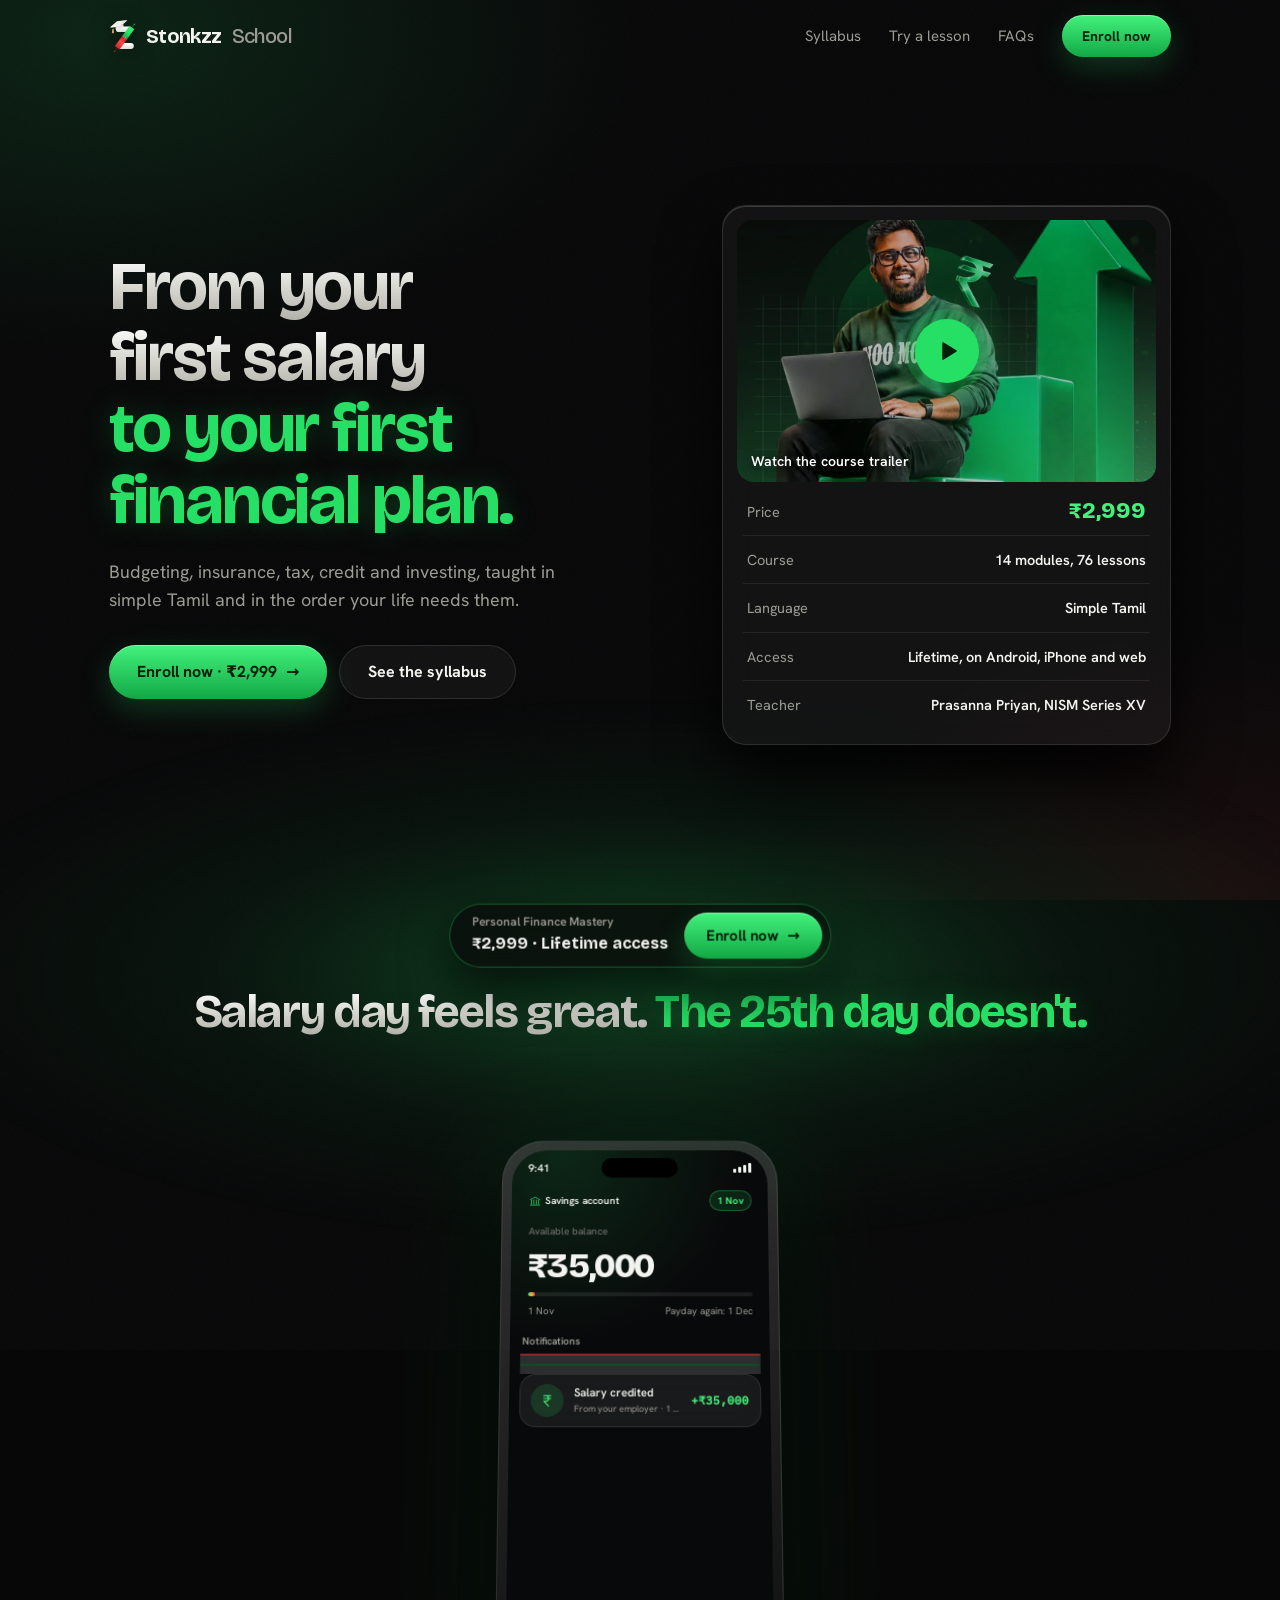
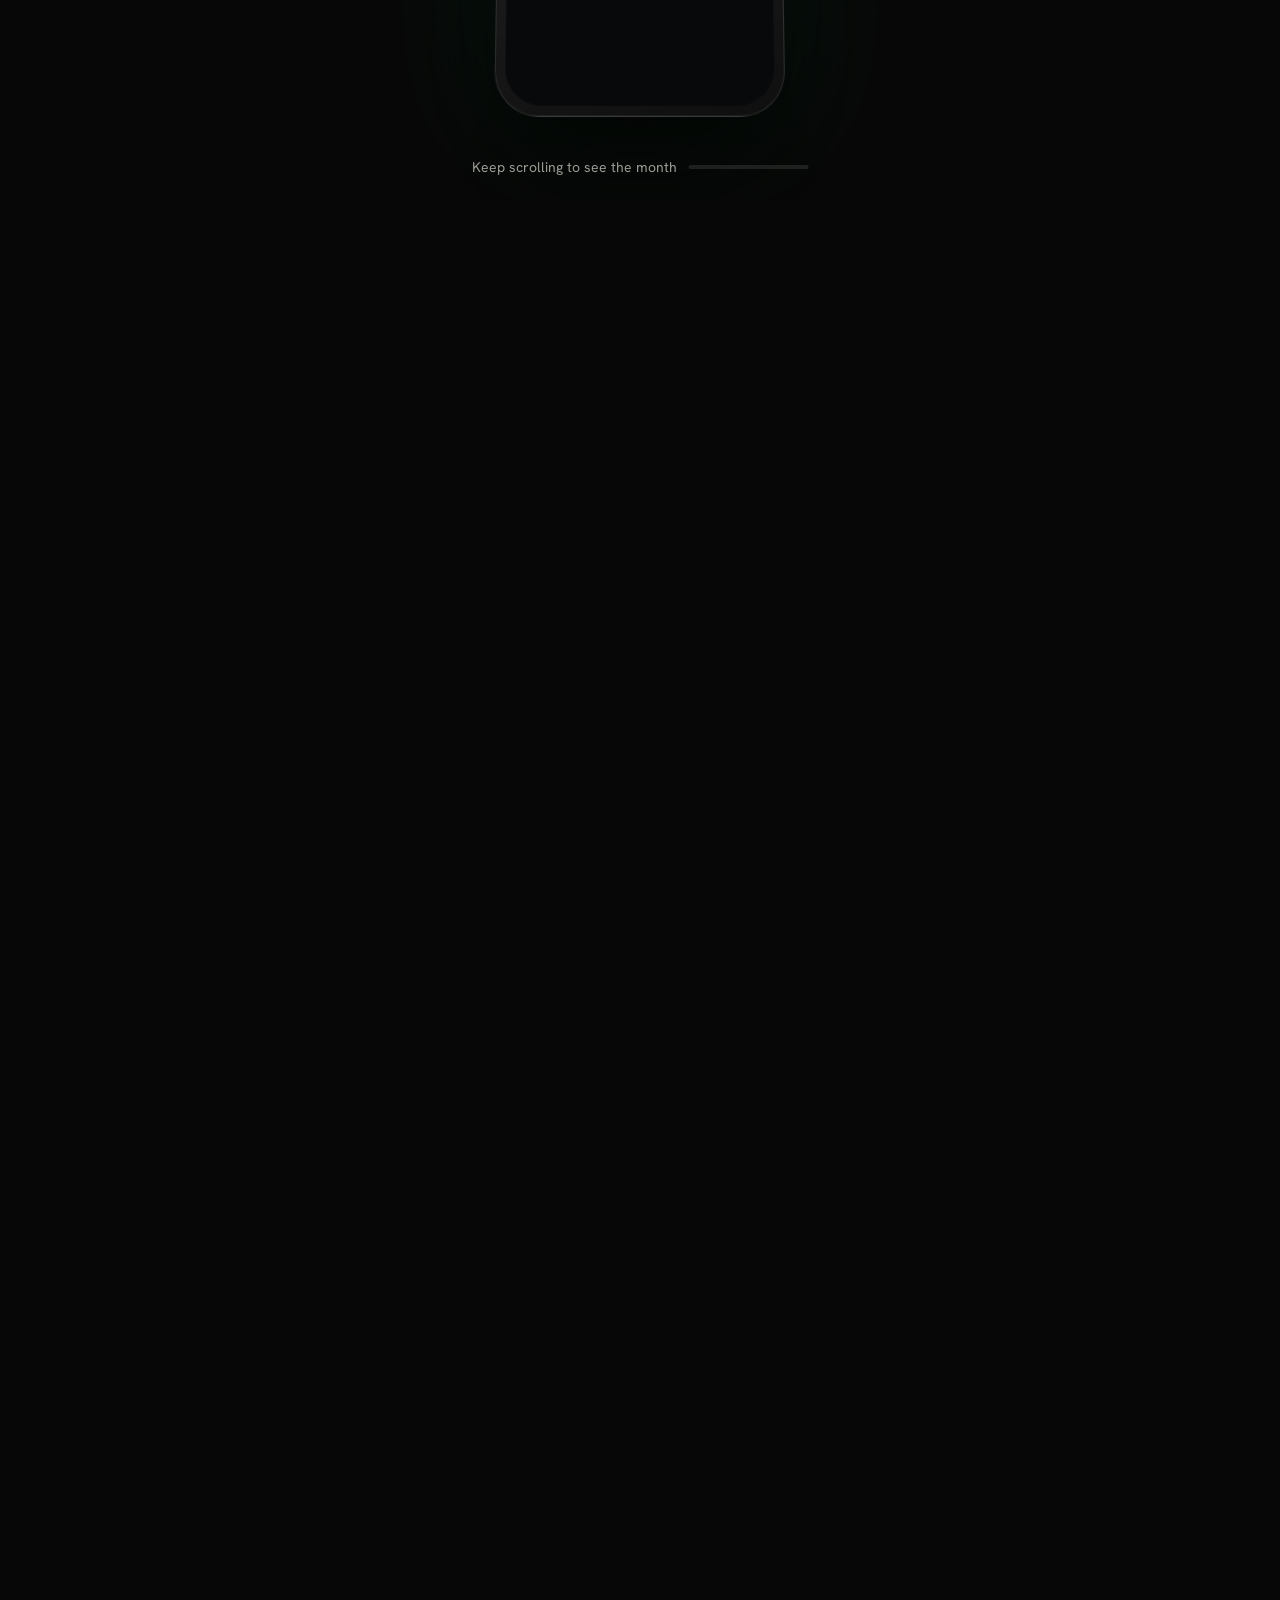
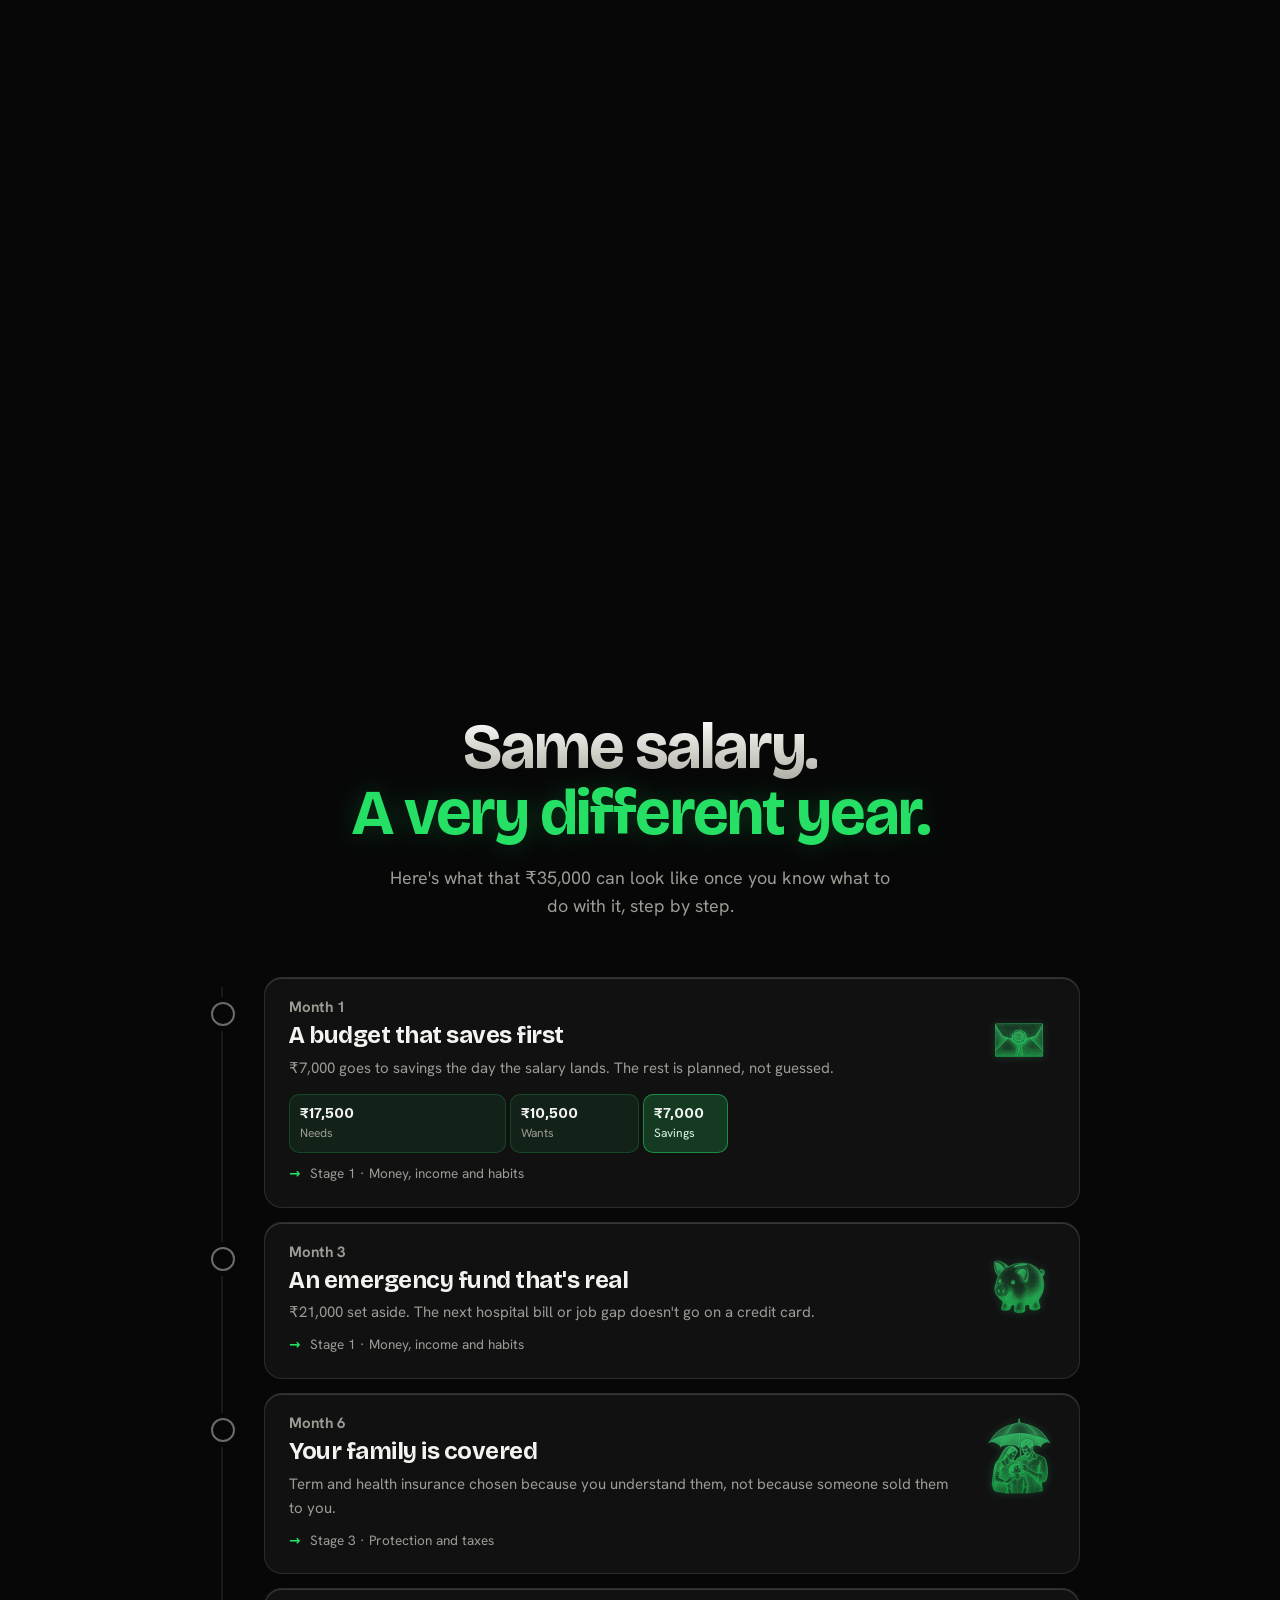
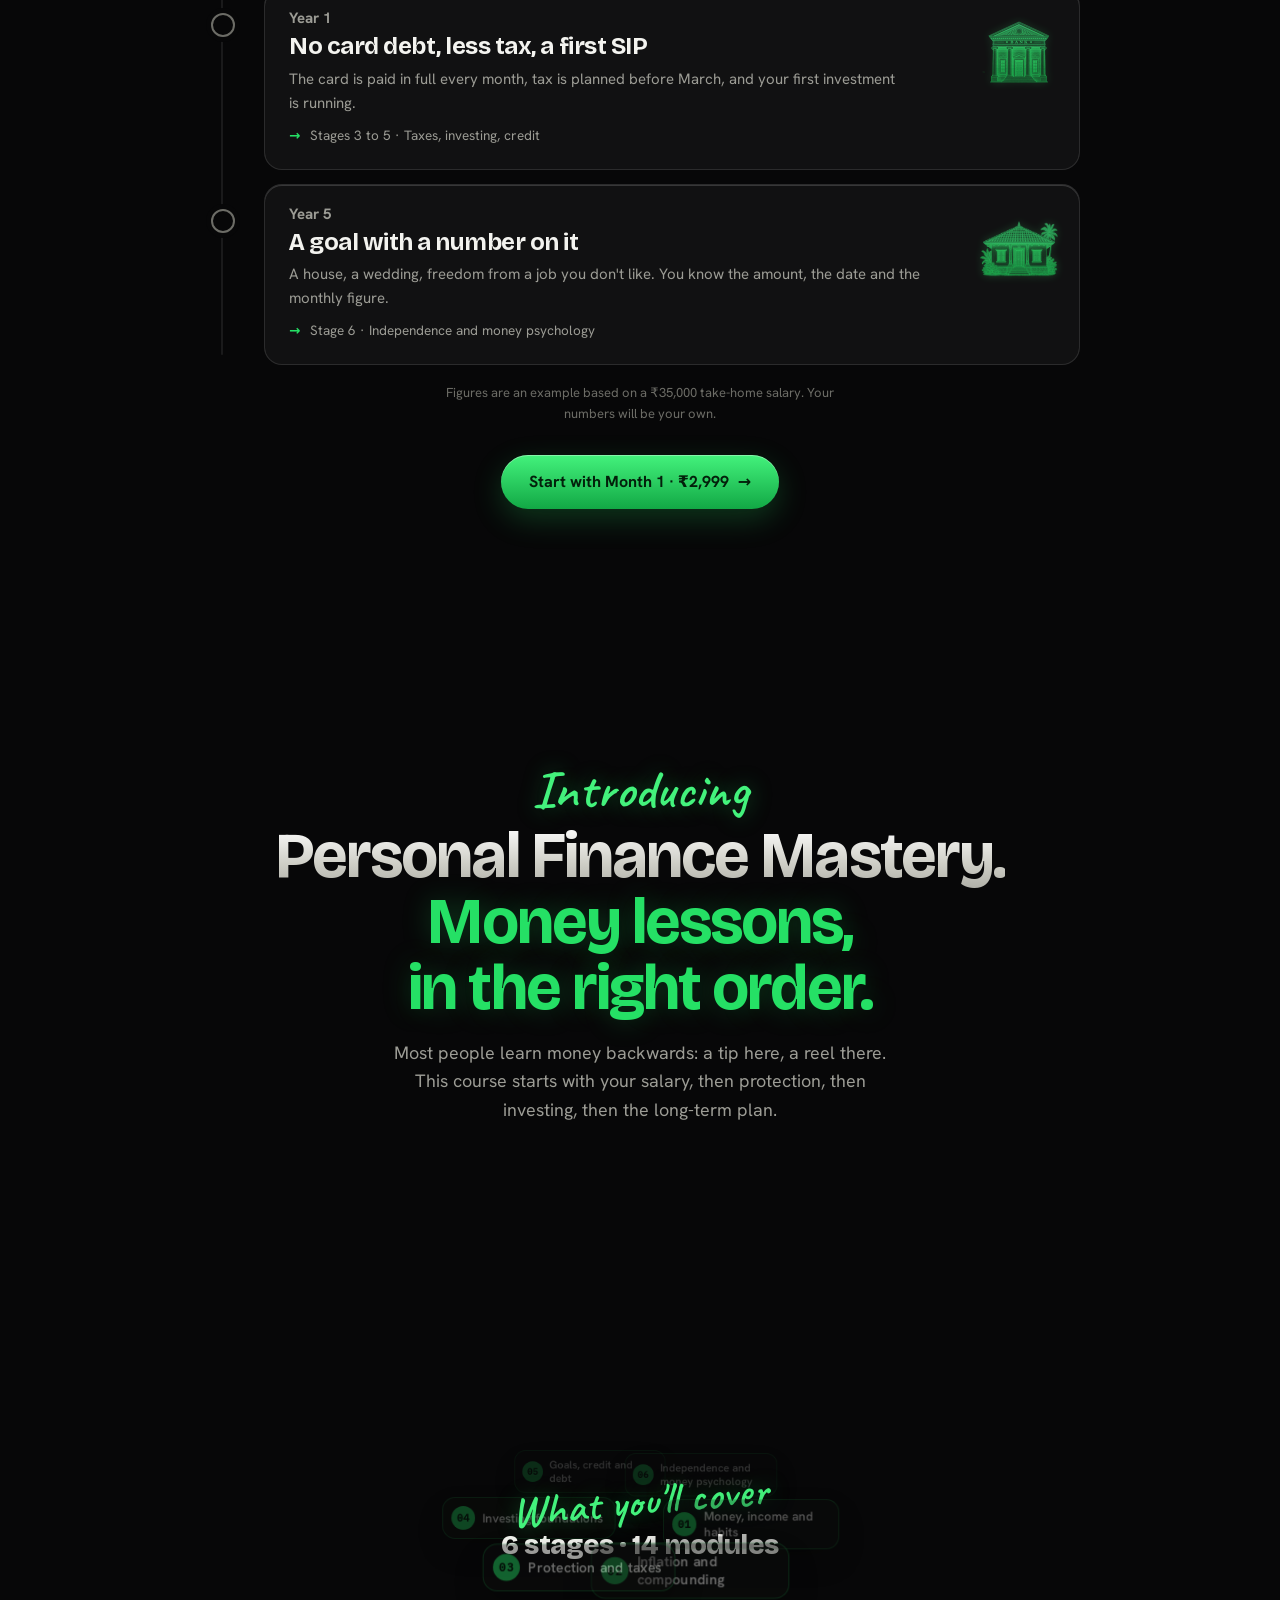
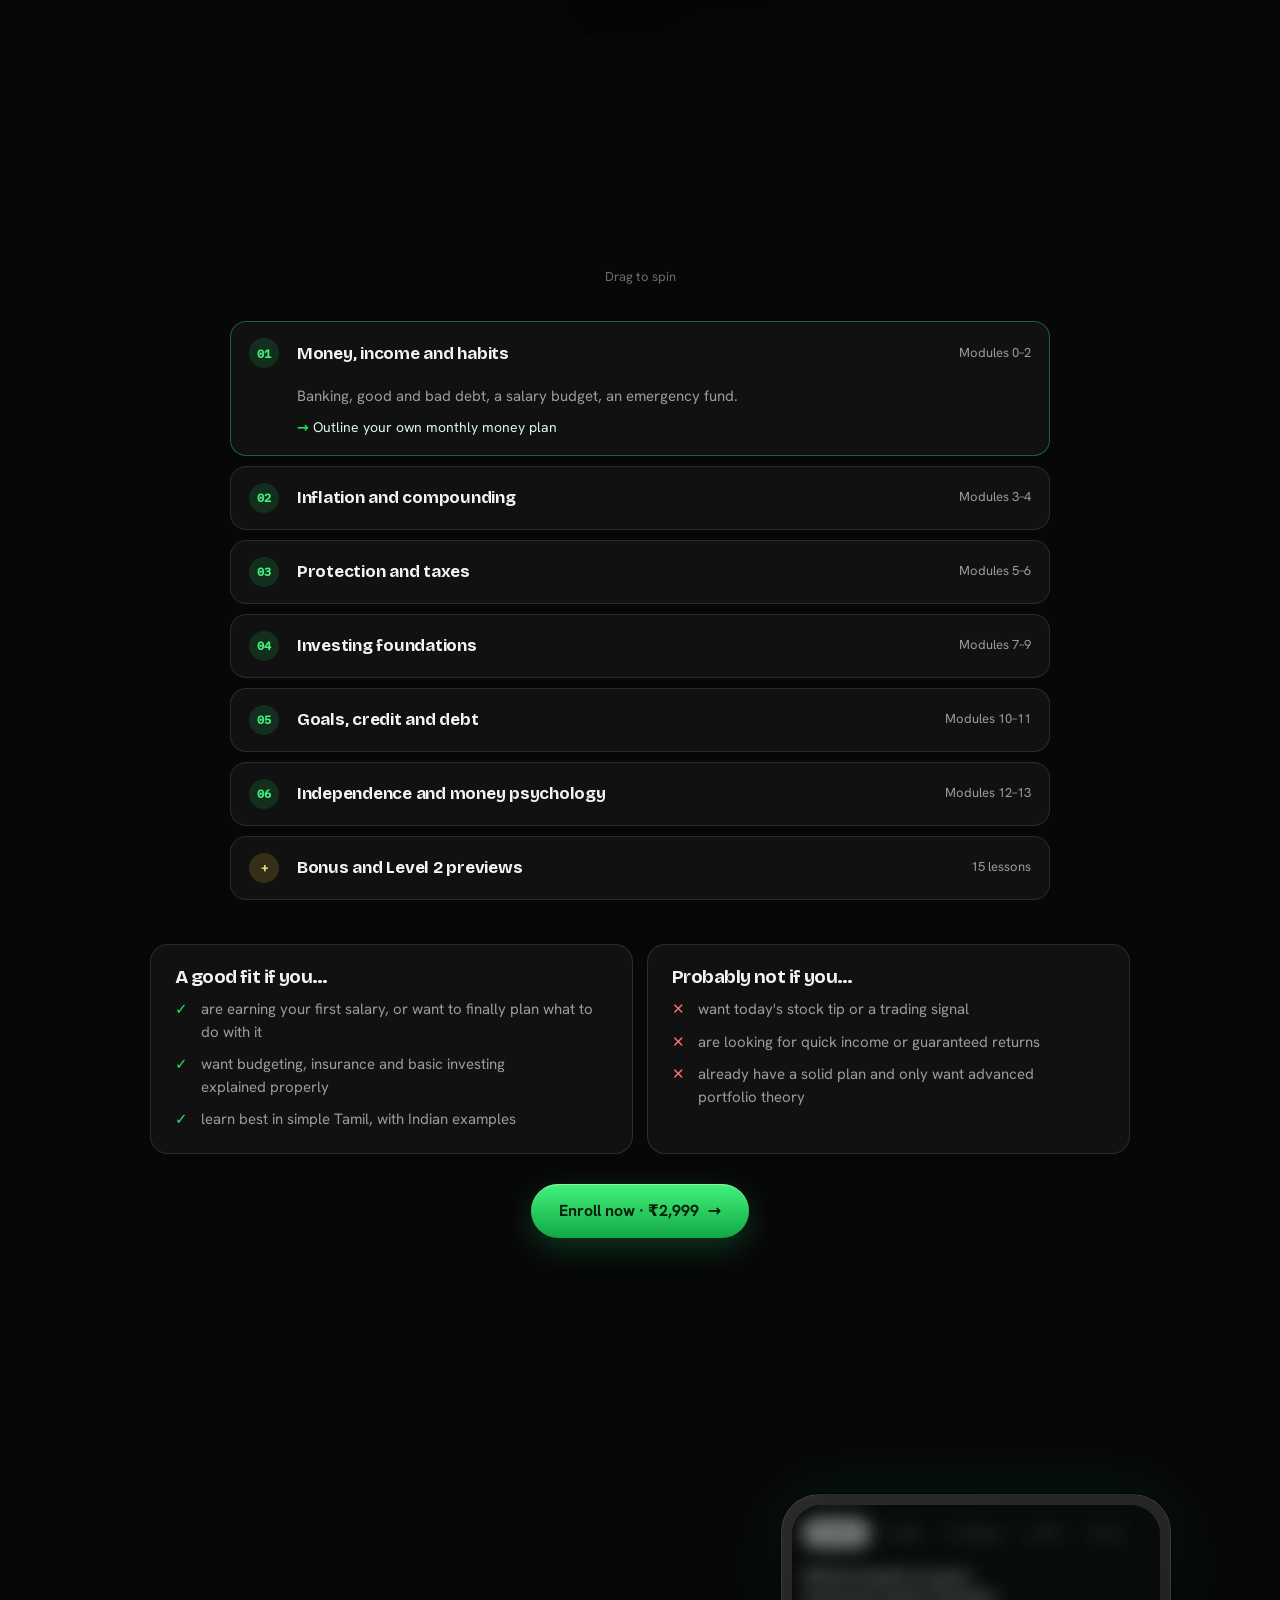
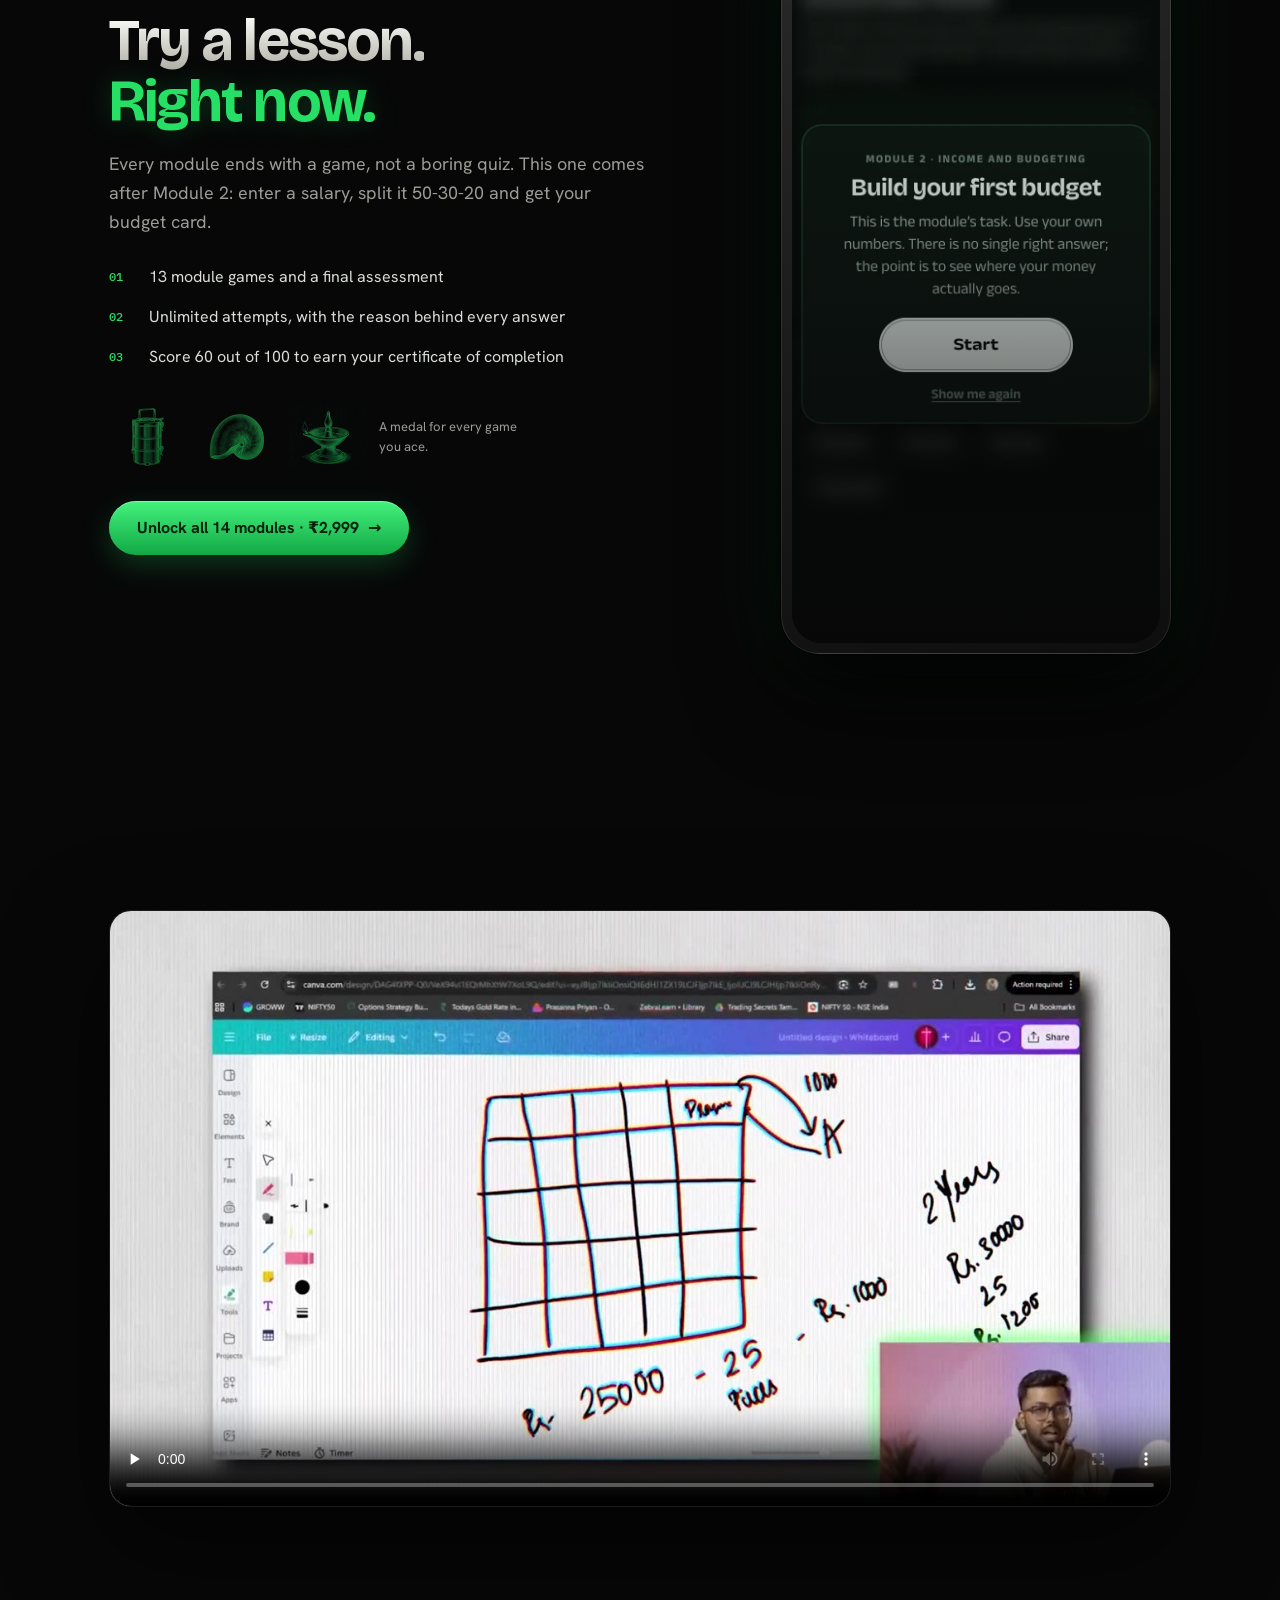
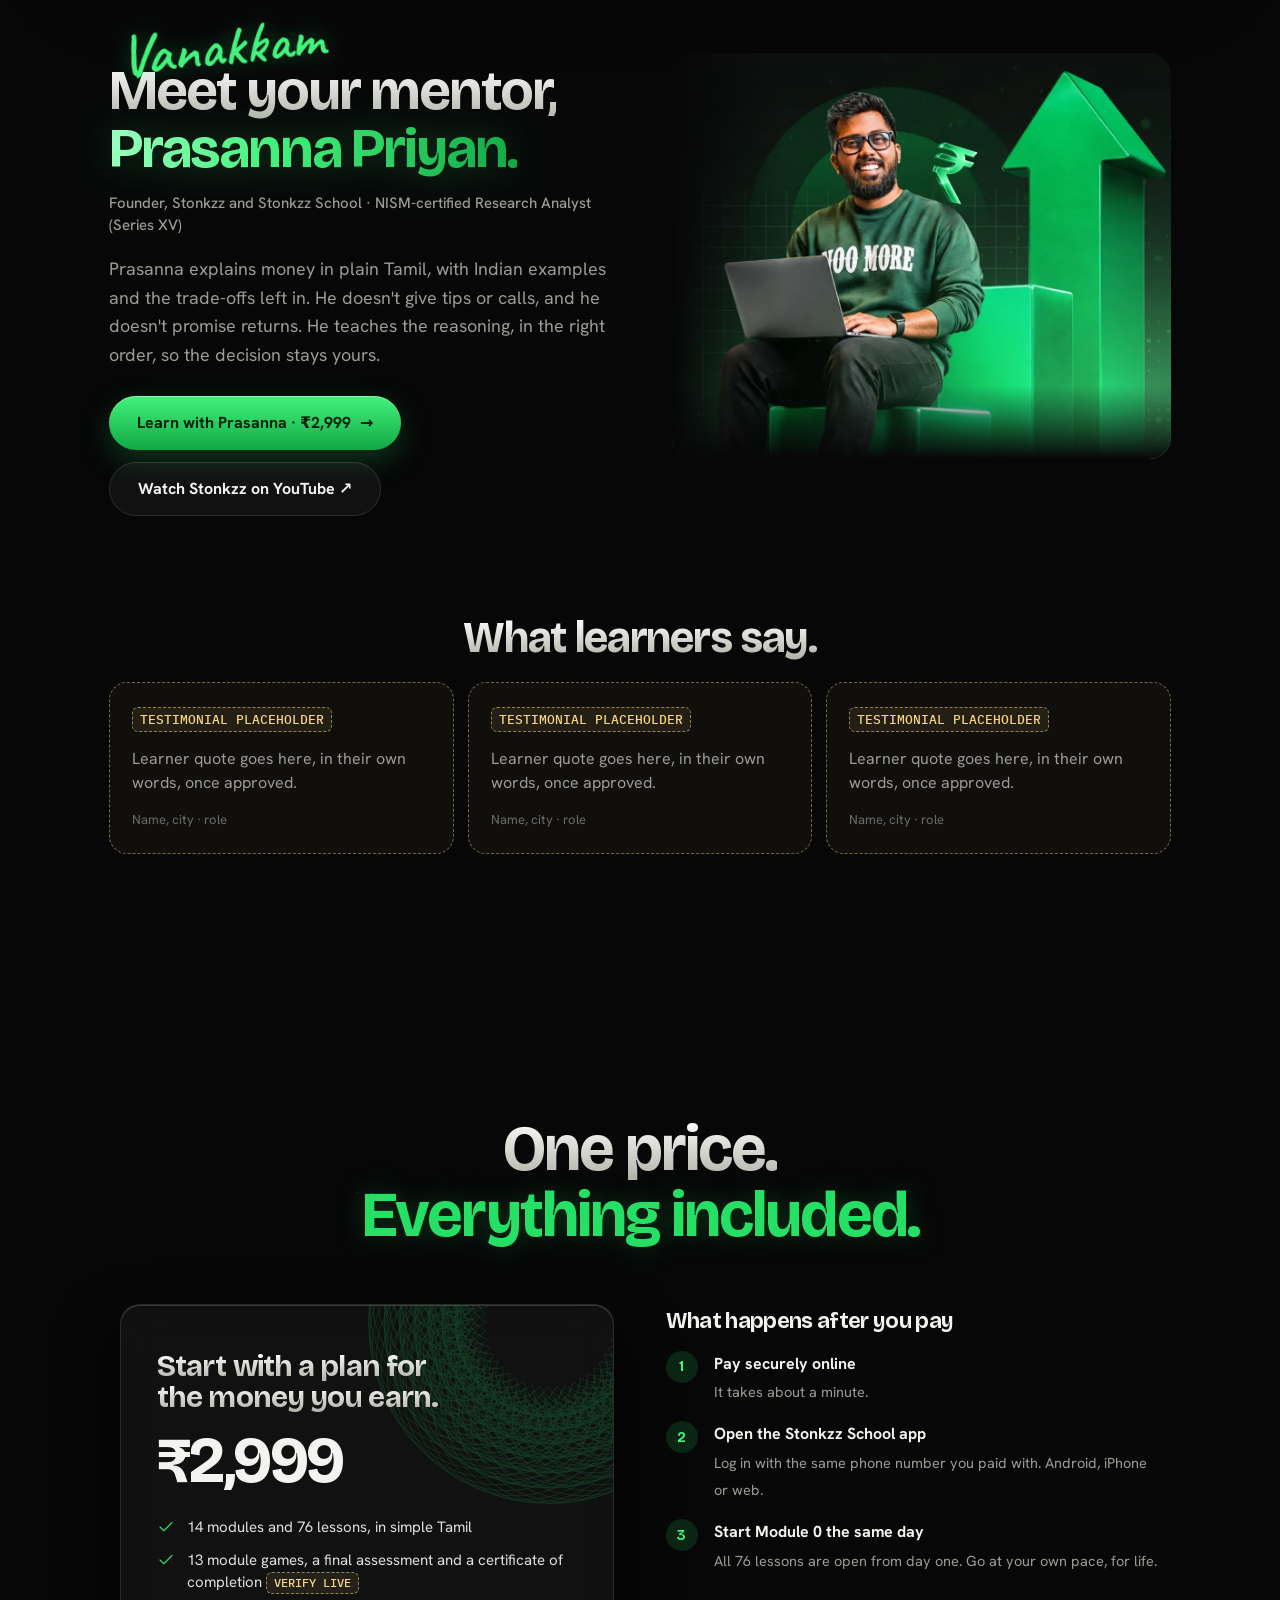
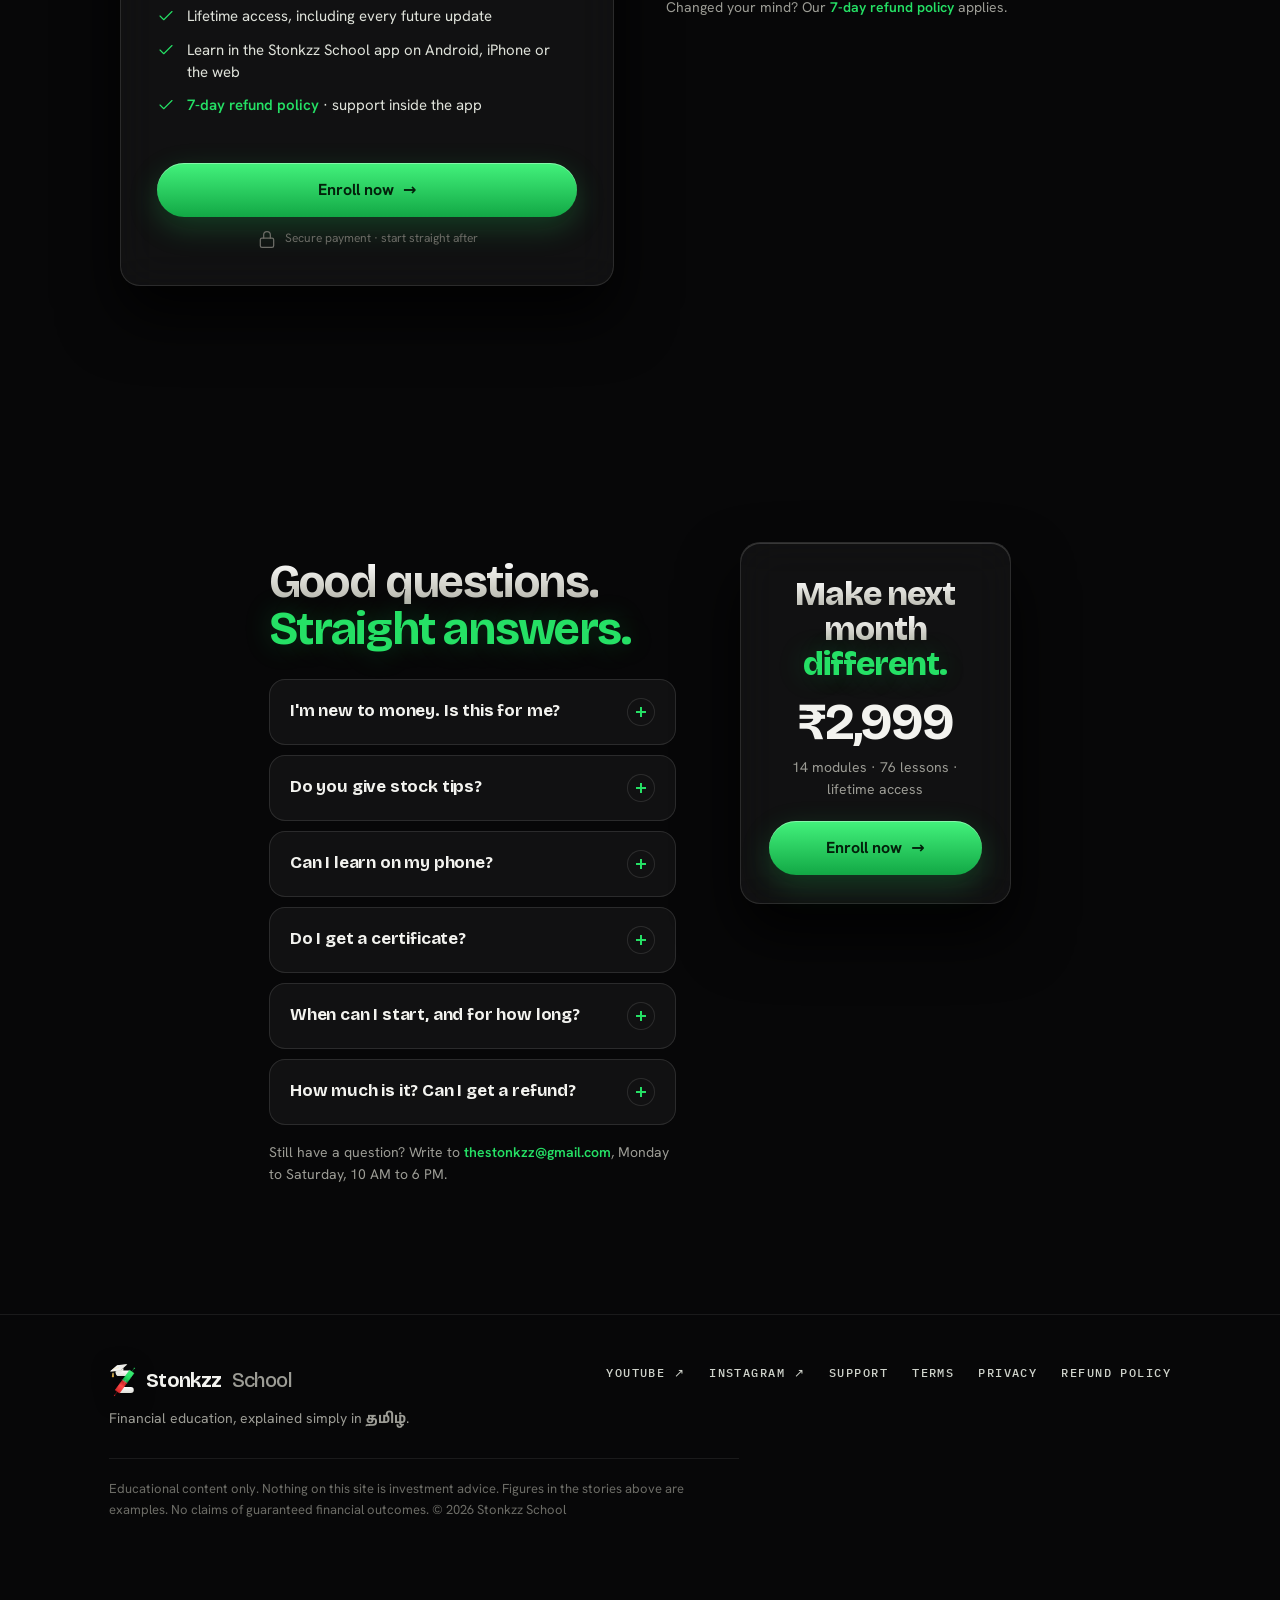
==== commit d2129b85: "PF v10: conversion flow (promise + price first, short phone story, change journey, syllabus sphere +" ====
--- a/personal-finance/index.html
+++ b/personal-finance/index.html
@@ -924,6 +924,139 @@
 }
 .pop-tr{--w:300px}.pop .w-small b{white-space:nowrap}
 
+/* ===== v10 · conversion flow ===== */
+/* hero: promise + at-a-glance card */
+.hero-x{min-height:100svh;display:flex;align-items:center;padding:110px 0 60px;overflow:visible;overflow-x:clip}
+.hx-grid{display:grid;grid-template-columns:minmax(0,1.1fr) minmax(0,.9fr);gap:clamp(30px,5vw,72px);align-items:center;width:100%}
+.hero-x h1{font-size:clamp(40px,5.4vw,74px);margin:0 0 22px;max-width:15ch}
+.hero-x .lead{max-width:46ch;margin:0 0 30px}
+.glance{padding:14px;border-radius:24px}
+.g-trailer{position:relative;display:block;width:100%;aspect-ratio:16/10;border-radius:16px;overflow:hidden;border:0;padding:0;cursor:pointer;background:#000}
+.g-trailer img{width:100%;height:100%;object-fit:cover;opacity:.75;transition:opacity .3s,transform .6s var(--ease)}
+.g-trailer:hover img{opacity:.9;transform:scale(1.03)}
+.g-play{position:absolute;left:50%;top:50%;transform:translate(-50%,-50%);width:64px;height:64px;border-radius:50%;display:grid;place-items:center;background:var(--green);color:var(--g-ink);box-shadow:0 0 0 10px rgba(37,224,101,.18),0 0 40px rgba(37,224,101,.6)}
+.g-play .glyph{width:24px;height:24px;fill:currentColor;margin-left:3px}
+.g-cap{position:absolute;left:14px;bottom:12px;font:600 14px var(--body);color:#fff;text-shadow:0 2px 10px rgba(0,0,0,.8)}
+.g-rows{margin:6px 6px 2px;display:grid}
+.g-rows div{display:flex;justify-content:space-between;gap:16px;padding:12px 4px;border-bottom:1px solid var(--line);font-size:14.5px}
+.g-rows div:last-child{border-bottom:0}
+.g-rows dt{color:var(--muted)}
+.g-rows dd{margin:0;text-align:right;color:var(--paper);font-weight:600}
+.g-rows div:first-child dd{font:800 22px/1 var(--title);color:var(--g-bright)}
+
+/* phone section: one fixed heading, a progress hint, short scroll */
+.ph-sec{height:320vh}
+.ph-head{position:absolute;z-index:6;left:0;right:0;top:88px;text-align:center;padding:0 20px;transition:opacity .4s,transform .4s var(--ease)}
+.ph-head h2{font-size:clamp(28px,3.6vw,48px);margin:0}
+.ph-head h2 .pay{display:inline}
+.ph-head.gone{opacity:0;transform:translateY(-14px);pointer-events:none}
+.ph-hint{position:absolute;z-index:6;left:50%;bottom:22px;transform:translateX(-50%);display:flex;align-items:center;gap:12px;margin:0;font-size:14px;color:var(--muted);white-space:nowrap;transition:opacity .4s}
+.ph-hint.gone{opacity:0}
+.ph-prog{display:block;width:120px;height:4px;border-radius:4px;background:rgba(255,255,255,.1);overflow:hidden}
+.ph-prog b{display:block;height:100%;width:0;background:var(--green);border-radius:4px}
+.ph-cam{top:calc(50% + 70px);height:760px;margin-top:-380px}
+.ph-cam .ph-wrap{--ph-h:560px}
+@media (max-width:900px){
+  .ph-sec{height:360vh}
+  .ph-head{top:84px}
+  .ph-head h2 .pay{display:block}
+  .ph-cam{top:calc(50% + 60px);height:680px;margin-top:-340px}
+  .ph-cam .ph-wrap{--ph-h:480px}
+  .ph-hint{bottom:16px;font-size:13px}
+  .ph-cta{bottom:56px}
+}
+
+/* the change: journey */
+.pfj{margin:0 auto}
+.pfj .stop{padding-right:120px}
+.pfj .n{font:700 15px/1 var(--body);letter-spacing:0;text-transform:none;color:var(--muted)}
+.pfj .stop.lit .n{color:var(--g-bright)}
+.pfj .j-art{position:absolute;right:20px;top:22px;width:80px;height:80px;filter:brightness(1.3) drop-shadow(0 0 4px rgba(67,242,124,.4));opacity:.9}
+.pfj .out{color:var(--muted);font-size:13.5px}
+.split{display:flex;gap:4px;margin:14px 0 4px;max-width:440px}
+.split span{flex:0 0 calc(var(--w) - 3px);display:flex;flex-direction:column;gap:2px;padding:9px 10px;border-radius:10px;background:rgba(37,224,101,.08);border:1px solid rgba(37,224,101,.2);font-size:12px;color:var(--muted)}
+.split span:last-child{background:rgba(37,224,101,.2);border-color:rgba(37,224,101,.5);color:#dff7e6}
+.split b{font:700 15px var(--title);color:var(--paper)}
+.j-note{text-align:center;margin:18px auto 0;max-width:60ch}
+.c-cta{display:flex;justify-content:center;margin-top:30px}
+
+/* syllabus: sphere with orbiting stages */
+.sph-wrap{display:flex;flex-direction:column;align-items:center;margin:0 auto 34px}
+.sph{position:relative;width:min(560px,92vw);aspect-ratio:1;touch-action:pan-y;cursor:grab;user-select:none}
+.sph:active{cursor:grabbing}
+.sph canvas{position:absolute;inset:0;width:100%;height:100%}
+.sph-mid{position:absolute;left:50%;top:50%;transform:translate(-50%,-50%);text-align:center;pointer-events:none;z-index:2}
+.sph-mid .hand{font-size:clamp(30px,3.6vw,44px);margin:0}
+.sph-mid b{display:block;font:800 clamp(20px,2.2vw,28px)/1.1 var(--title);letter-spacing:-.02em;margin-top:6px}
+.orbs{position:absolute;inset:0;pointer-events:none}
+.orb{position:absolute;left:0;top:0;display:flex;align-items:center;gap:8px;max-width:190px;padding:9px 13px 9px 9px;border-radius:14px;background:rgba(14,16,15,.9);border:1px solid rgba(37,224,101,.35);font:600 13.5px/1.25 var(--body);color:var(--paper);box-shadow:0 14px 30px rgba(0,0,0,.6);will-change:transform,opacity}
+.orb b{flex:none;display:grid;place-items:center;width:26px;height:26px;border-radius:50%;background:var(--green);color:var(--g-ink);font:600 11px var(--mono)}
+.sph-tip{margin:6px 0 0;font-size:13px;color:var(--muted2)}
+.stages-acc{max-width:820px;margin:0 auto;display:grid;gap:10px}
+.stg{border-radius:16px;background:var(--glass);border:1px solid var(--edge);transition:border-color .3s}
+.stg[open]{border-color:rgba(37,224,101,.4)}
+.stg summary{list-style:none;display:grid;grid-template-columns:34px 1fr auto;gap:14px;align-items:center;padding:16px 18px;cursor:pointer}
+.stg summary::-webkit-details-marker{display:none}
+.sn{display:grid;place-items:center;width:30px;height:30px;border-radius:50%;background:rgba(37,224,101,.14);color:var(--g-bright);font:600 12px var(--mono)}
+.stg.bonus .sn{background:rgba(226,178,62,.18);color:var(--gold-bright)}
+.st{font:700 17px/1.25 var(--title);letter-spacing:-.015em}
+.sm{font-size:13px;color:var(--muted)}
+.sb{padding:0 18px 16px 66px}
+.sb p{margin:0;color:var(--muted);font-size:15px;line-height:1.6}
+.sb .out{margin-top:8px;color:#dff7e6;font-size:14px}
+.sb .out:before{content:"→ ";color:var(--green);font-weight:700}
+.fit{max-width:980px;margin:44px auto 0;display:grid;grid-template-columns:1fr 1fr;gap:14px}
+.fit > div{padding:22px 24px;border-radius:18px;background:var(--glass);border:1px solid var(--edge)}
+.fit h3{font-size:19px;margin:0 0 12px}
+.fit ul{margin:0;padding:0;list-style:none;display:grid;gap:10px}
+.fit li{position:relative;padding-left:26px;font-size:15px;color:var(--muted);line-height:1.5}
+.fit-y li:before{content:"✓";position:absolute;left:0;color:var(--green);font-weight:700}
+.fit-n li:before{content:"✕";position:absolute;left:0;color:var(--r-bright);font-weight:700}
+
+/* testimonials (placeholders until real, approved quotes exist) */
+.tst{margin-top:clamp(60px,8vw,100px)}
+.tst-h{font-size:clamp(30px,3.4vw,44px);margin:0 0 22px;text-align:center}
+.tst-grid{display:grid;grid-template-columns:repeat(3,minmax(0,1fr));gap:14px}
+.tq{margin:0;padding:22px;border-radius:18px;border:1px dashed rgba(246,213,126,.45);background:rgba(246,213,126,.04)}
+.tq blockquote{margin:14px 0 14px;font-size:16px;line-height:1.55;color:var(--muted)}
+.tq figcaption{font-size:13px;color:var(--muted2)}
+
+/* enroll: card + what happens next */
+.buy2{display:grid;grid-template-columns:minmax(0,1fr) minmax(0,1fr);gap:clamp(20px,4vw,56px);align-items:start;max-width:1040px;margin:0 auto}
+.buy2 .offer .btn{margin-top:22px}
+.next h3{font-size:22px;margin:6px 0 18px}
+.next ol{list-style:none;margin:0;padding:0;counter-reset:nx;display:grid;gap:16px}
+.next li{position:relative;padding-left:48px}
+.next li:before{counter-increment:nx;content:counter(nx);position:absolute;left:0;top:0;width:32px;height:32px;border-radius:50%;display:grid;place-items:center;background:rgba(37,224,101,.14);color:var(--g-bright);font:700 14px var(--title)}
+.next b{display:block;font-size:16px;margin-bottom:2px}
+.next span{font-size:14.5px;color:var(--muted)}
+.refund{margin:22px 0 0;font-size:14px;color:var(--muted)}
+.refund a{color:var(--green);font-weight:600}
+.pill small{font:600 12px var(--body);letter-spacing:0;text-transform:none;color:var(--muted)}
+
+@media (max-width:900px){
+  .hx-grid,.buy2,.fit{grid-template-columns:1fr}
+  .hero-x{padding-top:96px;min-height:auto}
+  .tst-grid{grid-template-columns:1fr}
+  .pfj .stop{padding-right:22px}
+  .pfj .j-art{width:56px;height:56px;top:16px;right:14px}
+  .pfj h3{padding-right:62px}
+  .orb{font-size:11.5px;max-width:132px;padding:6px 9px 6px 6px;gap:6px}
+  .orb b{width:20px;height:20px;font-size:9.5px}
+  .sb{padding-left:18px}
+  .sm{display:none}
+}
+/* no tracked, uppercase mono labels: plain sentence case instead */
+.ph-app small,.ph-h,.upi-top small,.s-meta small,.mod,.role,.tag,.ph-day{font-family:var(--body);letter-spacing:0;text-transform:none}
+.ph-app small{font-size:.72em;font-weight:500}
+.ph-h{font-size:.72em;font-weight:600;color:var(--muted)}
+.upi-top small,.s-meta small{font-size:12.5px;font-weight:500}
+.mod{font-size:11.5px;font-weight:600;padding:5px 9px}
+.role{font-size:15px;font-weight:500;color:var(--muted)}
+.tag{font-size:12.5px;font-weight:600}
+.ph-day{font-weight:700}
+.sph{width:min(680px,94vw)}
+
 </style>
 <!-- Meta Pixel / GA4: paste the base snippet here. The page fires ViewContent, Lead (Notify me) and InitiateCheckout (Enroll) automatically. -->
 <script>
@@ -968,7 +1101,7 @@
   <div class="wrap">
     <a class="logo" href="#top" aria-label="Stonkzz School, back to top"><img src="assets/logo.svg" alt="" width="27" height="34">Stonkzz <span>School</span></a>
     <nav class="nav-links" aria-label="Page">
-      <a class="hide-md" href="#cover">Syllabus</a>
+      <a class="hide-md" href="#syllabus">Syllabus</a>
       <a class="hide-md" href="#play">Try a lesson</a>
       <a href="#faq">FAQs</a>
       <a class="btn btn-green btn-sm" href="#enroll" data-enroll>Enroll now</a>
@@ -979,24 +1112,41 @@
 
 <main id="top">
 
-<!-- 1 · HERO (text only, centred) -->
-<section class="hero hero-c" id="hero">
-  <div class="wrap">
-    <h1 data-r><span class="silver">Salary day feels great.</span> <span class="pay">The 25th day <span class="pen">doesn't.<svg viewBox="0 0 200 20" preserveAspectRatio="none" aria-hidden="true"><path d="M4 14 C 50 4, 120 4, 196 10"/></svg></span></span></h1>
-    <p class="lead" data-r>Personal Finance Mastery teaches budgeting, insurance, tax, credit, investing and goal planning in simple Tamil, in the order your life needs them.</p>
-    <div class="hero-ctas" data-r>
-      <a class="btn btn-green" href="#enroll" data-enroll>Enroll now · ₹2,999 <span class="arw">→</span></a>
-      <button type="button" class="btn btn-ghost" data-video="trailer" data-label="Personal Finance Mastery · trailer"><svg class="glyph" viewBox="0 0 24 24" aria-hidden="true"><polygon points="7 4 20 12 7 20 7 4"/></svg> Watch the trailer</button>
+<!-- 1 · HERO: the promise, the price, the trailer -->
+<section class="hero hero-x" id="hero">
+  <div class="wrap hx-grid">
+    <div class="hx-copy">
+      <h1 data-r><span class="silver">From your first salary</span> <span class="pay">to your first financial plan.</span></h1>
+      <p class="lead" data-r>Budgeting, insurance, tax, credit and investing, taught in simple Tamil and in the order your life needs them.</p>
+      <div class="hero-ctas" data-r>
+        <a class="btn btn-green" href="#enroll" data-enroll>Enroll now · ₹2,999 <span class="arw">→</span></a>
+        <a class="btn btn-ghost" href="#syllabus">See the syllabus</a>
+      </div>
     </div>
-    <p class="hero-meta" data-r>14 modules · 76 lessons · Lifetime access</p>
-    <a class="scrollcue" href="#month" data-r>See where a salary goes <span>↓</span></a>
+    <aside class="glass glance" data-r>
+      <button type="button" class="g-trailer" data-video="trailer" data-label="Personal Finance Mastery · trailer">
+        <img src="assets/mentor.webp" alt="" width="1100" height="894">
+        <span class="g-play"><svg class="glyph" viewBox="0 0 24 24" aria-hidden="true"><polygon points="7 4 20 12 7 20 7 4"/></svg></span><span class="g-cap">Watch the course trailer</span>
+      </button>
+      <dl class="g-rows">
+        <div><dt>Price</dt><dd>₹2,999</dd></div>
+        <div><dt>Course</dt><dd>14 modules, 76 lessons</dd></div>
+        <div><dt>Language</dt><dd>Simple Tamil</dd></div>
+        <div><dt>Access</dt><dd>Lifetime, on Android, iPhone and web</dd></div>
+        <div><dt>Teacher</dt><dd>Prasanna Priyan, NISM Series XV</dd></div>
+      </dl>
+    </aside>
   </div>
 </section>
 
-<!-- 2 · ONE MONTH, TOLD INSIDE THE PHONE. Then the answers pop out around it (scroll-driven) -->
+<!-- 2 · THE PROBLEM: one month inside the phone, then the questions pop out (short, scroll-driven) -->
 <section class="ph-sec" id="month" aria-label="One month of a ₹35,000 salary, on a phone">
   <div class="ph-stick">
     <div class="ph-scene">
+      <div class="ph-head">
+        <h2><span class="silver">Salary day feels great.</span> <span class="pay">The 25th day doesn't.</span></h2>
+      </div>
+      <p class="ph-hint"><span>Keep scrolling to see the month</span> <i class="ph-prog"><b></b></i></p>
       <div class="ph-cam">
         <div class="ph-wrap">
           <div class="ph">
@@ -1089,84 +1239,58 @@
   </div>
 </section>
 
-<!-- 3 · THE MONEY TREE: one tree. Coins fall (act 1), then leaves and coins grow back (act 2) -->
-<section class="tree-sec" id="tree" aria-label="Where a salary goes, and how it can grow">
-  <div class="tree-stick">
-    <div class="wrap tree-grid">
-      <div class="tree-copy" aria-live="polite">
-        <p class="tl" data-p="0,.13"><span class="label">One month's salary</span><b><span class="silver">This is ₹35,000.</span> <span class="pay">A tree full of coins.</span></b></p>
-        <p class="tl" data-p=".13,.46"><span class="label">Then it starts to fall</span><b><span class="silver">Rent. EMIs. The card bill.</span> <span class="silver">Groceries. Friends.</span> <span class="pay red">"Just this once."</span></b></p>
-        <p class="tl" data-p=".46,.56"><span class="label">By the 25th</span><b><span class="silver">One coin left.</span> <span class="pay red">Nothing grew.</span></b></p>
-        <p class="tl" data-p=".56,.66"><b class="big"><span class="silver">That's what we want</span> <span class="pay">to change.</span></b></p>
-        <p class="tl" data-p=".66,1.01"><span class="label">Same salary. Same tree.</span><b><span class="silver">Save first.</span> <span class="pay">Then give every branch a job.</span></b><span class="tl-sub">A budget, an emergency fund, the right insurance, less tax and investing for your goals.</span><a class="btn btn-green btn-sm tl-cta" href="#enroll" data-enroll>Learn how · ₹2,999 <span class="arw">→</span></a></p>
-      </div>
-      <div class="tree-art">
-        <div class="tree-box">
-          <svg class="mtree" viewBox="0 0 640 640" aria-hidden="true"><defs><radialGradient id="cg" cx=".35" cy=".3" r=".8"><stop offset="0" stop-color="#FFF1C2"/><stop offset=".45" stop-color="#E2B23E"/><stop offset="1" stop-color="#8A5F12"/></radialGradient><linearGradient id="lg" x1="0" x2="1"><stop offset="0" stop-color="#12A845"/><stop offset="1" stop-color="#43F27C"/></linearGradient></defs><g class="t-ldr"><path class="ldr" data-g="0" pathLength="1" d="M67.4 420.6 C19.7 420.6 19.7 421.2 -28 421.2"/><path class="ldr" data-g="1" pathLength="1" d="M582.3 402.9 C625.1 402.9 625.1 402.9 668 402.9"/><path class="ldr" data-g="2" pathLength="1" d="M76.2 326.2 C24.1 326.2 24.1 326.2 -28 326.2"/><path class="ldr" data-g="3" pathLength="1" d="M539.4 289.1 C603.7 289.1 603.7 289.1 668 289.1"/><path class="ldr" data-g="4" pathLength="1" d="M196.9 125.5 C84.4 125.5 84.4 125.5 -28 125.5"/><path class="ldr" data-g="5" pathLength="1" d="M456.6 106.6 C562.3 106.6 562.3 106.6 668 106.6"/></g><g class="t-edge"><path class="tw e" pathLength="1" style="--dd:0s" d="M320 612 C318 560 324 470 318 410 C314 372 322 345 320 318" stroke-width="33.2"/><path class="tw e" pathLength="1" style="--dd:0s" d="M320 606 C300 616 276 622 250 626" stroke-width="11.2"/><path class="tw e" pathLength="1" style="--dd:0s" d="M320 606 C342 616 366 622 394 626" stroke-width="11.2"/><path class="tw e" pathLength="1" style="--dd:0s" d="M320 608 C318 618 312 624 300 630" stroke-width="11.2"/><path class="tw e" data-g="0" pathLength="1" style="--dd:0.25s" d="M318.0 456.0Q273.4 437.3 234.9 408.0" stroke-width="16.2"/><path class="tw e" data-g="0" pathLength="1" style="--dd:0.47s" d="M234.9 408.0Q202.6 401.3 169.9 396.2" stroke-width="11.5"/><path class="tw e" data-g="0" pathLength="1" style="--dd:0.69s" d="M169.9 396.2Q149.7 411.5 124.3 411.6" stroke-width="8.5"/><path class="tw e" data-g="0" pathLength="1" style="--dd:0.91s" d="M124.3 411.6Q113.9 424.6 102.1 436.4" stroke-width="6.6"/><path class="tw e" data-g="0" pathLength="1" style="--dd:1.13s" d="M102.1 436.4Q94.6 447.0 94.8 459.9" stroke-width="5.4"/><path class="tw e" data-g="0" pathLength="1" style="--dd:1.13s" d="M102.1 436.4Q89.6 437.9 80.6 446.9" stroke-width="5.4"/><path class="tw e" data-g="0" pathLength="1" style="--dd:1.13s" d="M102.1 436.4Q97.1 447.4 87.3 454.7" stroke-width="5.4"/><path class="tw e" data-g="0" pathLength="1" style="--dd:0.91s" d="M124.3 411.6Q107.2 407.4 90.0 411.0" stroke-width="6.6"/><path class="tw e" data-g="0" pathLength="1" style="--dd:1.13s" d="M90.0 411.0Q78.5 415.4 67.4 420.6" stroke-width="5.4"/><path class="tw e" data-g="0" pathLength="1" style="--dd:1.13s" d="M90.0 411.0Q78.2 408.9 68.2 402.3" stroke-width="5.4"/><path class="tw e" data-g="0" pathLength="1" style="--dd:0.69s" d="M169.9 396.2Q148.8 384.7 131.4 368.1" stroke-width="8.5"/><path class="tw e" data-g="0" pathLength="1" style="--dd:0.91s" d="M131.4 368.1Q115.4 361.7 98.1 362.4" stroke-width="6.6"/><path class="tw e" data-g="0" pathLength="1" style="--dd:1.13s" d="M98.1 362.4Q85.2 361.6 73.8 367.5" stroke-width="5.4"/><path class="tw e" data-g="0" pathLength="1" style="--dd:1.13s" d="M98.1 362.4Q90.6 352.1 78.4 348.7" stroke-width="5.4"/><path class="tw e" data-g="0" pathLength="1" style="--dd:1.13s" d="M98.1 362.4Q85.1 365.0 72.5 361.2" stroke-width="5.4"/><path class="tw e" data-g="0" pathLength="1" style="--dd:0.91s" d="M131.4 368.1Q125.5 352.8 116.0 339.3" stroke-width="6.6"/><path class="tw e" data-g="0" pathLength="1" style="--dd:1.13s" d="M116.0 339.3Q108.3 330.5 98.4 324.2" stroke-width="5.4"/><path class="tw e" data-g="0" pathLength="1" style="--dd:1.13s" d="M116.0 339.3Q115.4 327.3 115.5 315.3" stroke-width="5.4"/><path class="tw e" data-g="0" pathLength="1" style="--dd:1.13s" d="M116.0 339.3Q113.8 327.6 109.0 316.7" stroke-width="5.4"/><path class="tw e" data-g="0" pathLength="1" style="--dd:0.47s" d="M234.9 408.0Q212.7 379.4 185.1 356.0" stroke-width="11.5"/><path class="tw e" data-g="0" pathLength="1" style="--dd:0.69s" d="M185.1 356.0Q160.4 349.2 137.2 338.4" stroke-width="8.5"/><path class="tw e" data-g="0" pathLength="1" style="--dd:0.91s" d="M137.2 338.4Q120.0 346.7 101.0 346.3" stroke-width="6.6"/><path class="tw e" data-g="0" pathLength="1" style="--dd:1.13s" d="M101.0 346.3Q90.9 354.6 78.6 358.9" stroke-width="5.4"/><path class="tw e" data-g="0" pathLength="1" style="--dd:1.13s" d="M101.0 346.3Q86.3 348.8 72.7 342.8" stroke-width="5.4"/><path class="tw e" data-g="0" pathLength="1" style="--dd:0.91s" d="M137.2 338.4Q127.9 321.3 111.2 311.3" stroke-width="6.6"/><path class="tw e" data-g="0" pathLength="1" style="--dd:1.13s" d="M111.2 311.3Q97.8 309.2 85.1 304.3" stroke-width="5.4"/><path class="tw e" data-g="0" pathLength="1" style="--dd:1.13s" d="M111.2 311.3Q105.0 297.7 105.9 282.7" stroke-width="5.4"/><path class="tw e" data-g="0" pathLength="1" style="--dd:1.13s" d="M111.2 311.3Q100.7 303.3 90.4 295.1" stroke-width="5.4"/><path class="tw e" data-g="0" pathLength="1" style="--dd:0.69s" d="M185.1 356.0Q170.6 333.2 173.8 306.4" stroke-width="8.5"/><path class="tw e" data-g="0" pathLength="1" style="--dd:0.91s" d="M173.8 306.4Q166.9 287.9 150.5 277.1" stroke-width="6.6"/><path class="tw e" data-g="0" pathLength="1" style="--dd:1.13s" d="M150.5 277.1Q136.0 274.5 125.7 264.0" stroke-width="5.4"/><path class="tw e" data-g="0" pathLength="1" style="--dd:1.13s" d="M150.5 277.1Q152.1 262.5 146.2 249.0" stroke-width="5.4"/><path class="tw e" data-g="0" pathLength="1" style="--dd:1.13s" d="M150.5 277.1Q139.6 268.2 135.0 255.0" stroke-width="5.4"/><path class="tw e" data-g="0" pathLength="1" style="--dd:0.91s" d="M173.8 306.4Q172.5 288.2 181.7 272.4" stroke-width="6.6"/><path class="tw e" data-g="0" pathLength="1" style="--dd:1.13s" d="M181.7 272.4Q175.3 261.4 177.3 248.9" stroke-width="5.4"/><path class="tw e" data-g="0" pathLength="1" style="--dd:1.13s" d="M181.7 272.4Q186.8 261.4 193.9 251.6" stroke-width="5.4"/><path class="tw e" data-g="1" pathLength="1" style="--dd:0.25s" d="M320.0 436.0Q352.0 396.7 401.4 385.1" stroke-width="16.2"/><path class="tw e" data-g="1" pathLength="1" style="--dd:0.47s" d="M401.4 385.1Q413.3 353.4 435.4 327.7" stroke-width="11.5"/><path class="tw e" data-g="1" pathLength="1" style="--dd:0.69s" d="M435.4 327.7Q443.4 305.3 439.8 281.8" stroke-width="8.5"/><path class="tw e" data-g="1" pathLength="1" style="--dd:0.91s" d="M439.8 281.8Q428.2 268.6 425.7 251.2" stroke-width="6.6"/><path class="tw e" data-g="1" pathLength="1" style="--dd:1.13s" d="M425.7 251.2Q413.8 245.6 405.8 235.1" stroke-width="5.4"/><path class="tw e" data-g="1" pathLength="1" style="--dd:1.13s" d="M425.7 251.2Q424.4 238.3 422.5 225.4" stroke-width="5.4"/><path class="tw e" data-g="1" pathLength="1" style="--dd:0.91s" d="M439.8 281.8Q443.7 264.3 457.4 252.8" stroke-width="6.6"/><path class="tw e" data-g="1" pathLength="1" style="--dd:1.13s" d="M457.4 252.8Q456.5 239.9 460.0 227.5" stroke-width="5.4"/><path class="tw e" data-g="1" pathLength="1" style="--dd:1.13s" d="M457.4 252.8Q468.8 248.7 477.7 240.7" stroke-width="5.4"/><path class="tw e" data-g="1" pathLength="1" style="--dd:0.69s" d="M435.4 327.7Q454.2 310.5 476.5 298.4" stroke-width="8.5"/><path class="tw e" data-g="1" pathLength="1" style="--dd:0.91s" d="M476.5 298.4Q492.2 285.4 499.7 266.5" stroke-width="6.6"/><path class="tw e" data-g="1" pathLength="1" style="--dd:1.13s" d="M499.7 266.5Q502.4 253.0 504.8 239.3" stroke-width="5.4"/><path class="tw e" data-g="1" pathLength="1" style="--dd:1.13s" d="M499.7 266.5Q509.5 256.3 523.5 254.1" stroke-width="5.4"/><path class="tw e" data-g="1" pathLength="1" style="--dd:1.13s" d="M499.7 266.5Q511.2 256.1 514.2 240.9" stroke-width="5.4"/><path class="tw e" data-g="1" pathLength="1" style="--dd:0.91s" d="M476.5 298.4Q497.2 300.3 514.5 289.0" stroke-width="6.6"/><path class="tw e" data-g="1" pathLength="1" style="--dd:1.13s" d="M514.5 289.0Q522.9 277.7 535.3 271.0" stroke-width="5.4"/><path class="tw e" data-g="1" pathLength="1" style="--dd:1.13s" d="M514.5 289.0Q528.5 294.7 543.4 292.1" stroke-width="5.4"/><path class="tw e" data-g="1" pathLength="1" style="--dd:1.13s" d="M514.5 289.0Q529.4 289.9 543.3 284.5" stroke-width="5.4"/><path class="tw e" data-g="1" pathLength="1" style="--dd:0.47s" d="M401.4 385.1Q438.4 390.5 472.3 374.9" stroke-width="11.5"/><path class="tw e" data-g="1" pathLength="1" style="--dd:0.69s" d="M472.3 374.9Q490.8 355.6 516.0 346.4" stroke-width="8.5"/><path class="tw e" data-g="1" pathLength="1" style="--dd:0.91s" d="M516.0 346.4Q531.0 331.8 534.0 311.1" stroke-width="6.6"/><path class="tw e" data-g="1" pathLength="1" style="--dd:1.13s" d="M534.0 311.1Q532.7 295.9 538.3 281.6" stroke-width="5.4"/><path class="tw e" data-g="1" pathLength="1" style="--dd:1.13s" d="M534.0 311.1Q546.8 304.6 554.0 292.2" stroke-width="5.4"/><path class="tw e" data-g="1" pathLength="1" style="--dd:0.91s" d="M516.0 346.4Q534.2 350.2 552.2 345.5" stroke-width="6.6"/><path class="tw e" data-g="1" pathLength="1" style="--dd:1.13s" d="M552.2 345.5Q562.0 335.8 575.3 332.2" stroke-width="5.4"/><path class="tw e" data-g="1" pathLength="1" style="--dd:1.13s" d="M552.2 345.5Q565.0 351.6 578.7 354.8" stroke-width="5.4"/><path class="tw e" data-g="1" pathLength="1" style="--dd:1.13s" d="M552.2 345.5Q565.0 349.9 578.3 347.4" stroke-width="5.4"/><path class="tw e" data-g="1" pathLength="1" style="--dd:0.69s" d="M472.3 374.9Q497.1 380.8 518.3 394.9" stroke-width="8.5"/><path class="tw e" data-g="1" pathLength="1" style="--dd:0.91s" d="M518.3 394.9Q536.7 390.9 555.4 393.2" stroke-width="6.6"/><path class="tw e" data-g="1" pathLength="1" style="--dd:1.13s" d="M555.4 393.2Q567.8 388.6 580.5 384.6" stroke-width="5.4"/><path class="tw e" data-g="1" pathLength="1" style="--dd:1.13s" d="M555.4 393.2Q569.1 397.3 582.3 402.9" stroke-width="5.4"/><path class="tw e" data-g="1" pathLength="1" style="--dd:0.91s" d="M518.3 394.9Q529.4 409.5 541.2 423.6" stroke-width="6.6"/><path class="tw e" data-g="1" pathLength="1" style="--dd:1.13s" d="M541.2 423.6Q554.5 426.1 563.3 436.6" stroke-width="5.4"/><path class="tw e" data-g="1" pathLength="1" style="--dd:1.13s" d="M541.2 423.6Q544.7 435.9 547.7 448.3" stroke-width="5.4"/><path class="tw e" data-g="2" pathLength="1" style="--dd:0.25s" d="M318.0 396.0Q290.1 358.7 251.8 332.1" stroke-width="15.2"/><path class="tw e" data-g="2" pathLength="1" style="--dd:0.47s" d="M251.8 332.1Q219.9 321.3 187.2 313.1" stroke-width="10.9"/><path class="tw e" data-g="2" pathLength="1" style="--dd:0.69s" d="M187.2 313.1Q164.7 324.4 139.6 327.0" stroke-width="8.1"/><path class="tw e" data-g="2" pathLength="1" style="--dd:0.91s" d="M139.6 327.0Q124.5 336.9 110.2 348.1" stroke-width="6.3"/><path class="tw e" data-g="2" pathLength="1" style="--dd:1.13s" d="M110.2 348.1Q104.6 360.3 99.1 372.6" stroke-width="5.2"/><path class="tw e" data-g="2" pathLength="1" style="--dd:1.13s" d="M110.2 348.1Q96.8 350.1 83.3 351.2" stroke-width="5.2"/><path class="tw e" data-g="2" pathLength="1" style="--dd:1.13s" d="M110.2 348.1Q97.6 354.6 87.4 364.4" stroke-width="5.2"/><path class="tw e" data-g="2" pathLength="1" style="--dd:0.91s" d="M139.6 327.0Q120.2 326.6 102.0 319.6" stroke-width="6.3"/><path class="tw e" data-g="2" pathLength="1" style="--dd:1.13s" d="M102.0 319.6Q90.0 326.4 76.2 326.2" stroke-width="5.2"/><path class="tw e" data-g="2" pathLength="1" style="--dd:1.13s" d="M102.0 319.6Q90.3 313.1 81.7 302.7" stroke-width="5.2"/><path class="tw e" data-g="2" pathLength="1" style="--dd:0.69s" d="M187.2 313.1Q170.9 293.3 148.2 281.4" stroke-width="8.1"/><path class="tw e" data-g="2" pathLength="1" style="--dd:0.91s" d="M148.2 281.4Q129.6 277.3 110.6 277.5" stroke-width="6.3"/><path class="tw e" data-g="2" pathLength="1" style="--dd:1.13s" d="M110.6 277.5Q96.6 277.3 85.2 285.4" stroke-width="5.2"/><path class="tw e" data-g="2" pathLength="1" style="--dd:1.13s" d="M110.6 277.5Q101.8 265.9 87.6 262.3" stroke-width="5.2"/><path class="tw e" data-g="2" pathLength="1" style="--dd:0.91s" d="M148.2 281.4Q141.9 265.1 137.4 248.1" stroke-width="6.3"/><path class="tw e" data-g="2" pathLength="1" style="--dd:1.13s" d="M137.4 248.1Q130.0 237.9 119.7 230.5" stroke-width="5.2"/><path class="tw e" data-g="2" pathLength="1" style="--dd:1.13s" d="M137.4 248.1Q136.7 235.3 137.2 222.4" stroke-width="5.2"/><path class="tw e" data-g="2" pathLength="1" style="--dd:0.47s" d="M251.8 332.1Q240.0 301.4 222.8 273.2" stroke-width="10.9"/><path class="tw e" data-g="2" pathLength="1" style="--dd:0.69s" d="M222.8 273.2Q204.4 254.7 180.2 245.1" stroke-width="8.1"/><path class="tw e" data-g="2" pathLength="1" style="--dd:0.91s" d="M180.2 245.1Q162.3 251.4 144.1 245.7" stroke-width="6.3"/><path class="tw e" data-g="2" pathLength="1" style="--dd:1.13s" d="M144.1 245.7Q130.8 248.5 121.1 258.0" stroke-width="5.2"/><path class="tw e" data-g="2" pathLength="1" style="--dd:1.13s" d="M144.1 245.7Q131.2 243.2 121.1 234.8" stroke-width="5.2"/><path class="tw e" data-g="2" pathLength="1" style="--dd:1.13s" d="M144.1 245.7Q130.2 248.2 117.2 242.7" stroke-width="5.2"/><path class="tw e" data-g="2" pathLength="1" style="--dd:0.91s" d="M180.2 245.1Q169.2 229.4 159.8 212.7" stroke-width="6.3"/><path class="tw e" data-g="2" pathLength="1" style="--dd:1.13s" d="M159.8 212.7Q145.1 209.2 134.7 198.1" stroke-width="5.2"/><path class="tw e" data-g="2" pathLength="1" style="--dd:1.13s" d="M159.8 212.7Q163.6 199.7 160.5 186.5" stroke-width="5.2"/><path class="tw e" data-g="2" pathLength="1" style="--dd:0.69s" d="M222.8 273.2Q223.1 249.8 221.5 226.4" stroke-width="8.1"/><path class="tw e" data-g="2" pathLength="1" style="--dd:0.91s" d="M221.5 226.4Q212.7 212.7 203.5 199.4" stroke-width="6.3"/><path class="tw e" data-g="2" pathLength="1" style="--dd:1.13s" d="M203.5 199.4Q192.7 195.7 184.4 187.9" stroke-width="5.2"/><path class="tw e" data-g="2" pathLength="1" style="--dd:1.13s" d="M203.5 199.4Q202.6 187.7 197.6 177.1" stroke-width="5.2"/><path class="tw e" data-g="2" pathLength="1" style="--dd:0.91s" d="M221.5 226.4Q225.1 209.2 236.0 195.4" stroke-width="6.3"/><path class="tw e" data-g="2" pathLength="1" style="--dd:1.13s" d="M236.0 195.4Q238.3 183.9 236.8 172.2" stroke-width="5.2"/><path class="tw e" data-g="2" pathLength="1" style="--dd:1.13s" d="M236.0 195.4Q244.4 187.0 253.1 178.8" stroke-width="5.2"/><path class="tw e" data-g="3" pathLength="1" style="--dd:0.25s" d="M320.0 378.0Q362.3 354.9 383.9 311.8" stroke-width="15.2"/><path class="tw e" data-g="3" pathLength="1" style="--dd:0.47s" d="M383.9 311.8Q398.8 282.1 413.9 252.4" stroke-width="10.9"/><path class="tw e" data-g="3" pathLength="1" style="--dd:0.69s" d="M413.9 252.4Q415.9 228.0 411.4 203.9" stroke-width="8.1"/><path class="tw e" data-g="3" pathLength="1" style="--dd:0.91s" d="M411.4 203.9Q403.2 187.0 390.4 173.3" stroke-width="6.3"/><path class="tw e" data-g="3" pathLength="1" style="--dd:1.13s" d="M390.4 173.3Q377.6 170.0 368.3 160.8" stroke-width="5.2"/><path class="tw e" data-g="3" pathLength="1" style="--dd:1.13s" d="M390.4 173.3Q384.2 160.5 382.8 146.4" stroke-width="5.2"/><path class="tw e" data-g="3" pathLength="1" style="--dd:1.13s" d="M390.4 173.3Q383.0 160.6 370.4 153.2" stroke-width="5.2"/><path class="tw e" data-g="3" pathLength="1" style="--dd:0.91s" d="M411.4 203.9Q417.0 187.3 428.1 173.7" stroke-width="6.3"/><path class="tw e" data-g="3" pathLength="1" style="--dd:1.13s" d="M428.1 173.7Q426.1 161.3 428.3 148.8" stroke-width="5.2"/><path class="tw e" data-g="3" pathLength="1" style="--dd:1.13s" d="M428.1 173.7Q439.9 167.3 451.1 160.0" stroke-width="5.2"/><path class="tw e" data-g="3" pathLength="1" style="--dd:0.69s" d="M413.9 252.4Q432.1 233.7 454.6 220.6" stroke-width="8.1"/><path class="tw e" data-g="3" pathLength="1" style="--dd:0.91s" d="M454.6 220.6Q461.4 203.4 468.8 186.3" stroke-width="6.3"/><path class="tw e" data-g="3" pathLength="1" style="--dd:1.13s" d="M468.8 186.3Q466.8 173.7 469.0 161.1" stroke-width="5.2"/><path class="tw e" data-g="3" pathLength="1" style="--dd:1.13s" d="M468.8 186.3Q473.9 173.2 485.8 165.8" stroke-width="5.2"/><path class="tw e" data-g="3" pathLength="1" style="--dd:0.91s" d="M454.6 220.6Q470.6 211.0 489.1 208.0" stroke-width="6.3"/><path class="tw e" data-g="3" pathLength="1" style="--dd:1.13s" d="M489.1 208.0Q500.6 200.3 509.3 189.5" stroke-width="5.2"/><path class="tw e" data-g="3" pathLength="1" style="--dd:1.13s" d="M489.1 208.0Q502.4 208.6 515.1 212.5" stroke-width="5.2"/><path class="tw e" data-g="3" pathLength="1" style="--dd:0.47s" d="M383.9 311.8Q415.8 306.2 444.3 290.9" stroke-width="10.9"/><path class="tw e" data-g="3" pathLength="1" style="--dd:0.69s" d="M444.3 290.9Q465.0 276.2 475.0 252.9" stroke-width="8.1"/><path class="tw e" data-g="3" pathLength="1" style="--dd:0.91s" d="M475.0 252.9Q475.3 233.7 485.0 217.1" stroke-width="6.3"/><path class="tw e" data-g="3" pathLength="1" style="--dd:1.13s" d="M485.0 217.1Q486.9 202.7 482.2 189.0" stroke-width="5.2"/><path class="tw e" data-g="3" pathLength="1" style="--dd:1.13s" d="M485.0 217.1Q495.8 207.7 503.9 195.7" stroke-width="5.2"/><path class="tw e" data-g="3" pathLength="1" style="--dd:0.91s" d="M475.0 252.9Q488.7 241.0 506.7 239.8" stroke-width="6.3"/><path class="tw e" data-g="3" pathLength="1" style="--dd:1.13s" d="M506.7 239.8Q515.5 230.0 523.3 219.5" stroke-width="5.2"/><path class="tw e" data-g="3" pathLength="1" style="--dd:1.13s" d="M506.7 239.8Q519.4 242.1 532.2 241.0" stroke-width="5.2"/><path class="tw e" data-g="3" pathLength="1" style="--dd:0.69s" d="M444.3 290.9Q465.3 298.2 487.5 296.3" stroke-width="8.1"/><path class="tw e" data-g="3" pathLength="1" style="--dd:0.91s" d="M487.5 296.3Q503.1 292.5 517.4 285.3" stroke-width="6.3"/><path class="tw e" data-g="3" pathLength="1" style="--dd:1.13s" d="M517.4 285.3Q522.9 275.6 531.3 268.3" stroke-width="5.2"/><path class="tw e" data-g="3" pathLength="1" style="--dd:1.13s" d="M517.4 285.3Q528.1 289.1 539.4 289.1" stroke-width="5.2"/><path class="tw e" data-g="3" pathLength="1" style="--dd:0.91s" d="M487.5 296.3Q500.4 305.6 511.6 316.9" stroke-width="6.3"/><path class="tw e" data-g="3" pathLength="1" style="--dd:1.13s" d="M511.6 316.9Q522.6 321.4 534.2 323.6" stroke-width="5.2"/><path class="tw e" data-g="3" pathLength="1" style="--dd:1.13s" d="M511.6 316.9Q518.5 325.7 521.9 336.4" stroke-width="5.2"/><path class="tw e" data-g="4" pathLength="1" style="--dd:0.25s" d="M320.0 330.0Q310.9 287.3 287.8 250.3" stroke-width="14.2"/><path class="tw e" data-g="4" pathLength="1" style="--dd:0.47s" d="M287.8 250.3Q260.7 235.7 246.9 208.3" stroke-width="10.2"/><path class="tw e" data-g="4" pathLength="1" style="--dd:0.69s" d="M246.9 208.3Q228.2 196.4 207.2 189.6" stroke-width="7.7"/><path class="tw e" data-g="4" pathLength="1" style="--dd:0.91s" d="M207.2 189.6Q191.2 189.3 175.3 188.3" stroke-width="6.1"/><path class="tw e" data-g="4" pathLength="1" style="--dd:1.13s" d="M175.3 188.3Q162.6 191.1 153.9 200.7" stroke-width="5.0"/><path class="tw e" data-g="4" pathLength="1" style="--dd:1.13s" d="M175.3 188.3Q166.0 180.9 154.4 178.3" stroke-width="5.0"/><path class="tw e" data-g="4" pathLength="1" style="--dd:0.91s" d="M207.2 189.6Q195.6 178.4 188.3 164.0" stroke-width="6.1"/><path class="tw e" data-g="4" pathLength="1" style="--dd:1.13s" d="M188.3 164.0Q176.3 162.7 166.4 155.7" stroke-width="5.0"/><path class="tw e" data-g="4" pathLength="1" style="--dd:1.13s" d="M188.3 164.0Q183.7 152.1 185.5 139.5" stroke-width="5.0"/><path class="tw e" data-g="4" pathLength="1" style="--dd:0.69s" d="M246.9 208.3Q246.1 186.1 233.9 167.5" stroke-width="7.7"/><path class="tw e" data-g="4" pathLength="1" style="--dd:0.91s" d="M233.9 167.5Q221.5 156.6 209.4 145.4" stroke-width="6.1"/><path class="tw e" data-g="4" pathLength="1" style="--dd:1.13s" d="M209.4 145.4Q197.7 142.5 187.2 136.5" stroke-width="5.0"/><path class="tw e" data-g="4" pathLength="1" style="--dd:1.13s" d="M209.4 145.4Q201.8 136.3 196.9 125.5" stroke-width="5.0"/><path class="tw e" data-g="4" pathLength="1" style="--dd:0.91s" d="M233.9 167.5Q239.8 153.9 240.7 139.2" stroke-width="6.1"/><path class="tw e" data-g="4" pathLength="1" style="--dd:1.13s" d="M240.7 139.2Q243.3 128.1 239.6 117.3" stroke-width="5.0"/><path class="tw e" data-g="4" pathLength="1" style="--dd:1.13s" d="M240.7 139.2Q245.5 129.9 251.8 121.5" stroke-width="5.0"/><path class="tw e" data-g="4" pathLength="1" style="--dd:1.13s" d="M240.7 139.2Q244.1 129.3 248.6 119.9" stroke-width="5.0"/><path class="tw e" data-g="4" pathLength="1" style="--dd:0.47s" d="M287.8 250.3Q278.5 221.1 286.1 191.4" stroke-width="10.2"/><path class="tw e" data-g="4" pathLength="1" style="--dd:0.69s" d="M286.1 191.4Q270.4 174.4 261.6 153.0" stroke-width="7.7"/><path class="tw e" data-g="4" pathLength="1" style="--dd:0.91s" d="M261.6 153.0Q247.7 145.1 235.4 134.8" stroke-width="6.1"/><path class="tw e" data-g="4" pathLength="1" style="--dd:1.13s" d="M235.4 134.8Q224.4 129.3 212.1 130.8" stroke-width="5.0"/><path class="tw e" data-g="4" pathLength="1" style="--dd:1.13s" d="M235.4 134.8Q233.0 123.2 227.1 112.9" stroke-width="5.0"/><path class="tw e" data-g="4" pathLength="1" style="--dd:1.13s" d="M235.4 134.8Q226.6 127.1 215.5 123.1" stroke-width="5.0"/><path class="tw e" data-g="4" pathLength="1" style="--dd:0.91s" d="M261.6 153.0Q254.1 137.8 257.0 121.0" stroke-width="6.1"/><path class="tw e" data-g="4" pathLength="1" style="--dd:1.13s" d="M257.0 121.0Q249.8 111.9 245.5 101.0" stroke-width="5.0"/><path class="tw e" data-g="4" pathLength="1" style="--dd:1.13s" d="M257.0 121.0Q258.3 108.4 263.9 96.9" stroke-width="5.0"/><path class="tw e" data-g="4" pathLength="1" style="--dd:1.13s" d="M257.0 121.0Q254.4 109.4 253.6 97.5" stroke-width="5.0"/><path class="tw e" data-g="4" pathLength="1" style="--dd:0.69s" d="M286.1 191.4Q290.0 170.8 301.9 153.6" stroke-width="7.7"/><path class="tw e" data-g="4" pathLength="1" style="--dd:0.91s" d="M301.9 153.6Q304.5 138.8 298.7 125.0" stroke-width="6.1"/><path class="tw e" data-g="4" pathLength="1" style="--dd:1.13s" d="M298.7 125.0Q290.5 118.5 287.1 108.5" stroke-width="5.0"/><path class="tw e" data-g="4" pathLength="1" style="--dd:1.13s" d="M298.7 125.0Q299.7 114.9 304.2 105.9" stroke-width="5.0"/><path class="tw e" data-g="4" pathLength="1" style="--dd:1.13s" d="M298.7 125.0Q298.9 113.7 295.1 103.1" stroke-width="5.0"/><path class="tw e" data-g="4" pathLength="1" style="--dd:0.91s" d="M301.9 153.6Q313.5 144.4 324.8 134.8" stroke-width="6.1"/><path class="tw e" data-g="4" pathLength="1" style="--dd:1.13s" d="M324.8 134.8Q332.0 126.5 332.7 115.4" stroke-width="5.0"/><path class="tw e" data-g="4" pathLength="1" style="--dd:1.13s" d="M324.8 134.8Q335.3 132.0 345.0 127.3" stroke-width="5.0"/><path class="tw e" data-g="5" pathLength="1" style="--dd:0.25s" d="M320.0 326.0Q345.3 289.4 349.4 245.2" stroke-width="14.2"/><path class="tw e" data-g="5" pathLength="1" style="--dd:0.47s" d="M349.4 245.2Q344.6 215.2 344.2 184.8" stroke-width="10.2"/><path class="tw e" data-g="5" pathLength="1" style="--dd:0.69s" d="M344.2 184.8Q340.5 161.1 325.4 142.4" stroke-width="7.7"/><path class="tw e" data-g="5" pathLength="1" style="--dd:0.91s" d="M325.4 142.4Q315.3 127.4 298.9 119.9" stroke-width="6.1"/><path class="tw e" data-g="5" pathLength="1" style="--dd:1.13s" d="M298.9 119.9Q287.0 114.3 274.1 116.3" stroke-width="5.0"/><path class="tw e" data-g="5" pathLength="1" style="--dd:1.13s" d="M298.9 119.9Q298.6 105.8 289.8 94.9" stroke-width="5.0"/><path class="tw e" data-g="5" pathLength="1" style="--dd:0.91s" d="M325.4 142.4Q319.6 127.0 321.7 110.6" stroke-width="6.1"/><path class="tw e" data-g="5" pathLength="1" style="--dd:1.13s" d="M321.7 110.6Q317.1 99.4 310.3 89.4" stroke-width="5.0"/><path class="tw e" data-g="5" pathLength="1" style="--dd:1.13s" d="M321.7 110.6Q326.7 100.1 330.9 89.2" stroke-width="5.0"/><path class="tw e" data-g="5" pathLength="1" style="--dd:0.69s" d="M344.2 184.8Q345.5 161.4 355.4 140.2" stroke-width="7.7"/><path class="tw e" data-g="5" pathLength="1" style="--dd:0.91s" d="M355.4 140.2Q347.3 125.3 347.8 108.4" stroke-width="6.1"/><path class="tw e" data-g="5" pathLength="1" style="--dd:1.13s" d="M347.8 108.4Q338.2 101.6 334.1 90.5" stroke-width="5.0"/><path class="tw e" data-g="5" pathLength="1" style="--dd:1.13s" d="M347.8 108.4Q349.6 96.5 353.3 85.0" stroke-width="5.0"/><path class="tw e" data-g="5" pathLength="1" style="--dd:0.91s" d="M355.4 140.2Q361.7 123.3 377.2 114.1" stroke-width="6.1"/><path class="tw e" data-g="5" pathLength="1" style="--dd:1.13s" d="M377.2 114.1Q385.0 103.5 386.2 90.4" stroke-width="5.0"/><path class="tw e" data-g="5" pathLength="1" style="--dd:1.13s" d="M377.2 114.1Q387.0 106.9 398.7 103.7" stroke-width="5.0"/><path class="tw e" data-g="5" pathLength="1" style="--dd:0.47s" d="M349.4 245.2Q370.3 220.2 397.1 201.7" stroke-width="10.2"/><path class="tw e" data-g="5" pathLength="1" style="--dd:0.69s" d="M397.1 201.7Q407.0 179.7 419.4 158.9" stroke-width="7.7"/><path class="tw e" data-g="5" pathLength="1" style="--dd:0.91s" d="M419.4 158.9Q418.0 140.0 423.8 121.9" stroke-width="6.1"/><path class="tw e" data-g="5" pathLength="1" style="--dd:1.13s" d="M423.8 121.9Q416.8 109.5 415.5 95.3" stroke-width="5.0"/><path class="tw e" data-g="5" pathLength="1" style="--dd:1.13s" d="M423.8 121.9Q431.7 110.3 439.5 98.6" stroke-width="5.0"/><path class="tw e" data-g="5" pathLength="1" style="--dd:0.91s" d="M419.4 158.9Q431.2 144.2 446.6 133.1" stroke-width="6.1"/><path class="tw e" data-g="5" pathLength="1" style="--dd:1.13s" d="M446.6 133.1Q449.6 119.1 456.6 106.6" stroke-width="5.0"/><path class="tw e" data-g="5" pathLength="1" style="--dd:1.13s" d="M446.6 133.1Q458.9 126.4 472.9 125.7" stroke-width="5.0"/><path class="tw e" data-g="5" pathLength="1" style="--dd:1.13s" d="M446.6 133.1Q459.2 125.5 464.9 112.0" stroke-width="5.0"/><path class="tw e" data-g="5" pathLength="1" style="--dd:0.69s" d="M397.1 201.7Q415.8 187.1 438.7 181.1" stroke-width="7.7"/><path class="tw e" data-g="5" pathLength="1" style="--dd:0.91s" d="M438.7 181.1Q442.2 164.8 454.5 153.5" stroke-width="6.1"/><path class="tw e" data-g="5" pathLength="1" style="--dd:1.13s" d="M454.5 153.5Q459.8 141.9 456.7 129.6" stroke-width="5.0"/><path class="tw e" data-g="5" pathLength="1" style="--dd:1.13s" d="M454.5 153.5Q463.5 146.2 474.8 143.5" stroke-width="5.0"/><path class="tw e" data-g="5" pathLength="1" style="--dd:0.91s" d="M438.7 181.1Q457.0 177.9 473.4 186.4" stroke-width="6.1"/><path class="tw e" data-g="5" pathLength="1" style="--dd:1.13s" d="M473.4 186.4Q484.5 180.0 497.3 179.2" stroke-width="5.0"/><path class="tw e" data-g="5" pathLength="1" style="--dd:1.13s" d="M473.4 186.4Q485.1 190.7 495.6 197.4" stroke-width="5.0"/><path class="tw e" data-g="5" pathLength="1" style="--dd:1.13s" d="M473.4 186.4Q487.3 186.3 500.0 191.8" stroke-width="5.0"/></g><g class="t-body"><path class="tw b" pathLength="1" style="--dd:0s" d="M320 612 C318 560 324 470 318 410 C314 372 322 345 320 318" stroke-width="30.0"/><path class="tw b" pathLength="1" style="--dd:0s" d="M320 606 C300 616 276 622 250 626" stroke-width="8.0"/><path class="tw b" pathLength="1" style="--dd:0s" d="M320 606 C342 616 366 622 394 626" stroke-width="8.0"/><path class="tw b" pathLength="1" style="--dd:0s" d="M320 608 C318 618 312 624 300 630" stroke-width="8.0"/><path class="tw b" data-g="0" pathLength="1" style="--dd:0.25s" d="M318.0 456.0Q273.4 437.3 234.9 408.0" stroke-width="13.0"/><path class="tw b" data-g="0" pathLength="1" style="--dd:0.47s" d="M234.9 408.0Q202.6 401.3 169.9 396.2" stroke-width="8.3"/><path class="tw b" data-g="0" pathLength="1" style="--dd:0.69s" d="M169.9 396.2Q149.7 411.5 124.3 411.6" stroke-width="5.3"/><path class="tw b" data-g="0" pathLength="1" style="--dd:0.91s" d="M124.3 411.6Q113.9 424.6 102.1 436.4" stroke-width="3.4"/><path class="tw b" data-g="0" pathLength="1" style="--dd:1.13s" d="M102.1 436.4Q94.6 447.0 94.8 459.9" stroke-width="2.2"/><path class="tw b" data-g="0" pathLength="1" style="--dd:1.13s" d="M102.1 436.4Q89.6 437.9 80.6 446.9" stroke-width="2.2"/><path class="tw b" data-g="0" pathLength="1" style="--dd:1.13s" d="M102.1 436.4Q97.1 447.4 87.3 454.7" stroke-width="2.2"/><path class="tw b" data-g="0" pathLength="1" style="--dd:0.91s" d="M124.3 411.6Q107.2 407.4 90.0 411.0" stroke-width="3.4"/><path class="tw b" data-g="0" pathLength="1" style="--dd:1.13s" d="M90.0 411.0Q78.5 415.4 67.4 420.6" stroke-width="2.2"/><path class="tw b" data-g="0" pathLength="1" style="--dd:1.13s" d="M90.0 411.0Q78.2 408.9 68.2 402.3" stroke-width="2.2"/><path class="tw b" data-g="0" pathLength="1" style="--dd:0.69s" d="M169.9 396.2Q148.8 384.7 131.4 368.1" stroke-width="5.3"/><path class="tw b" data-g="0" pathLength="1" style="--dd:0.91s" d="M131.4 368.1Q115.4 361.7 98.1 362.4" stroke-width="3.4"/><path class="tw b" data-g="0" pathLength="1" style="--dd:1.13s" d="M98.1 362.4Q85.2 361.6 73.8 367.5" stroke-width="2.2"/><path class="tw b" data-g="0" pathLength="1" style="--dd:1.13s" d="M98.1 362.4Q90.6 352.1 78.4 348.7" stroke-width="2.2"/><path class="tw b" data-g="0" pathLength="1" style="--dd:1.13s" d="M98.1 362.4Q85.1 365.0 72.5 361.2" stroke-width="2.2"/><path class="tw b" data-g="0" pathLength="1" style="--dd:0.91s" d="M131.4 368.1Q125.5 352.8 116.0 339.3" stroke-width="3.4"/><path class="tw b" data-g="0" pathLength="1" style="--dd:1.13s" d="M116.0 339.3Q108.3 330.5 98.4 324.2" stroke-width="2.2"/><path class="tw b" data-g="0" pathLength="1" style="--dd:1.13s" d="M116.0 339.3Q115.4 327.3 115.5 315.3" stroke-width="2.2"/><path class="tw b" data-g="0" pathLength="1" style="--dd:1.13s" d="M116.0 339.3Q113.8 327.6 109.0 316.7" stroke-width="2.2"/><path class="tw b" data-g="0" pathLength="1" style="--dd:0.47s" d="M234.9 408.0Q212.7 379.4 185.1 356.0" stroke-width="8.3"/><path class="tw b" data-g="0" pathLength="1" style="--dd:0.69s" d="M185.1 356.0Q160.4 349.2 137.2 338.4" stroke-width="5.3"/><path class="tw b" data-g="0" pathLength="1" style="--dd:0.91s" d="M137.2 338.4Q120.0 346.7 101.0 346.3" stroke-width="3.4"/><path class="tw b" data-g="0" pathLength="1" style="--dd:1.13s" d="M101.0 346.3Q90.9 354.6 78.6 358.9" stroke-width="2.2"/><path class="tw b" data-g="0" pathLength="1" style="--dd:1.13s" d="M101.0 346.3Q86.3 348.8 72.7 342.8" stroke-width="2.2"/><path class="tw b" data-g="0" pathLength="1" style="--dd:0.91s" d="M137.2 338.4Q127.9 321.3 111.2 311.3" stroke-width="3.4"/><path class="tw b" data-g="0" pathLength="1" style="--dd:1.13s" d="M111.2 311.3Q97.8 309.2 85.1 304.3" stroke-width="2.2"/><path class="tw b" data-g="0" pathLength="1" style="--dd:1.13s" d="M111.2 311.3Q105.0 297.7 105.9 282.7" stroke-width="2.2"/><path class="tw b" data-g="0" pathLength="1" style="--dd:1.13s" d="M111.2 311.3Q100.7 303.3 90.4 295.1" stroke-width="2.2"/><path class="tw b" data-g="0" pathLength="1" style="--dd:0.69s" d="M185.1 356.0Q170.6 333.2 173.8 306.4" stroke-width="5.3"/><path class="tw b" data-g="0" pathLength="1" style="--dd:0.91s" d="M173.8 306.4Q166.9 287.9 150.5 277.1" stroke-width="3.4"/><path class="tw b" data-g="0" pathLength="1" style="--dd:1.13s" d="M150.5 277.1Q136.0 274.5 125.7 264.0" stroke-width="2.2"/><path class="tw b" data-g="0" pathLength="1" style="--dd:1.13s" d="M150.5 277.1Q152.1 262.5 146.2 249.0" stroke-width="2.2"/><path class="tw b" data-g="0" pathLength="1" style="--dd:1.13s" d="M150.5 277.1Q139.6 268.2 135.0 255.0" stroke-width="2.2"/><path class="tw b" data-g="0" pathLength="1" style="--dd:0.91s" d="M173.8 306.4Q172.5 288.2 181.7 272.4" stroke-width="3.4"/><path class="tw b" data-g="0" pathLength="1" style="--dd:1.13s" d="M181.7 272.4Q175.3 261.4 177.3 248.9" stroke-width="2.2"/><path class="tw b" data-g="0" pathLength="1" style="--dd:1.13s" d="M181.7 272.4Q186.8 261.4 193.9 251.6" stroke-width="2.2"/><path class="tw b" data-g="1" pathLength="1" style="--dd:0.25s" d="M320.0 436.0Q352.0 396.7 401.4 385.1" stroke-width="13.0"/><path class="tw b" data-g="1" pathLength="1" style="--dd:0.47s" d="M401.4 385.1Q413.3 353.4 435.4 327.7" stroke-width="8.3"/><path class="tw b" data-g="1" pathLength="1" style="--dd:0.69s" d="M435.4 327.7Q443.4 305.3 439.8 281.8" stroke-width="5.3"/><path class="tw b" data-g="1" pathLength="1" style="--dd:0.91s" d="M439.8 281.8Q428.2 268.6 425.7 251.2" stroke-width="3.4"/><path class="tw b" data-g="1" pathLength="1" style="--dd:1.13s" d="M425.7 251.2Q413.8 245.6 405.8 235.1" stroke-width="2.2"/><path class="tw b" data-g="1" pathLength="1" style="--dd:1.13s" d="M425.7 251.2Q424.4 238.3 422.5 225.4" stroke-width="2.2"/><path class="tw b" data-g="1" pathLength="1" style="--dd:0.91s" d="M439.8 281.8Q443.7 264.3 457.4 252.8" stroke-width="3.4"/><path class="tw b" data-g="1" pathLength="1" style="--dd:1.13s" d="M457.4 252.8Q456.5 239.9 460.0 227.5" stroke-width="2.2"/><path class="tw b" data-g="1" pathLength="1" style="--dd:1.13s" d="M457.4 252.8Q468.8 248.7 477.7 240.7" stroke-width="2.2"/><path class="tw b" data-g="1" pathLength="1" style="--dd:0.69s" d="M435.4 327.7Q454.2 310.5 476.5 298.4" stroke-width="5.3"/><path class="tw b" data-g="1" pathLength="1" style="--dd:0.91s" d="M476.5 298.4Q492.2 285.4 499.7 266.5" stroke-width="3.4"/><path class="tw b" data-g="1" pathLength="1" style="--dd:1.13s" d="M499.7 266.5Q502.4 253.0 504.8 239.3" stroke-width="2.2"/><path class="tw b" data-g="1" pathLength="1" style="--dd:1.13s" d="M499.7 266.5Q509.5 256.3 523.5 254.1" stroke-width="2.2"/><path class="tw b" data-g="1" pathLength="1" style="--dd:1.13s" d="M499.7 266.5Q511.2 256.1 514.2 240.9" stroke-width="2.2"/><path class="tw b" data-g="1" pathLength="1" style="--dd:0.91s" d="M476.5 298.4Q497.2 300.3 514.5 289.0" stroke-width="3.4"/><path class="tw b" data-g="1" pathLength="1" style="--dd:1.13s" d="M514.5 289.0Q522.9 277.7 535.3 271.0" stroke-width="2.2"/><path class="tw b" data-g="1" pathLength="1" style="--dd:1.13s" d="M514.5 289.0Q528.5 294.7 543.4 292.1" stroke-width="2.2"/><path class="tw b" data-g="1" pathLength="1" style="--dd:1.13s" d="M514.5 289.0Q529.4 289.9 543.3 284.5" stroke-width="2.2"/><path class="tw b" data-g="1" pathLength="1" style="--dd:0.47s" d="M401.4 385.1Q438.4 390.5 472.3 374.9" stroke-width="8.3"/><path class="tw b" data-g="1" pathLength="1" style="--dd:0.69s" d="M472.3 374.9Q490.8 355.6 516.0 346.4" stroke-width="5.3"/><path class="tw b" data-g="1" pathLength="1" style="--dd:0.91s" d="M516.0 346.4Q531.0 331.8 534.0 311.1" stroke-width="3.4"/><path class="tw b" data-g="1" pathLength="1" style="--dd:1.13s" d="M534.0 311.1Q532.7 295.9 538.3 281.6" stroke-width="2.2"/><path class="tw b" data-g="1" pathLength="1" style="--dd:1.13s" d="M534.0 311.1Q546.8 304.6 554.0 292.2" stroke-width="2.2"/><path class="tw b" data-g="1" pathLength="1" style="--dd:0.91s" d="M516.0 346.4Q534.2 350.2 552.2 345.5" stroke-width="3.4"/><path class="tw b" data-g="1" pathLength="1" style="--dd:1.13s" d="M552.2 345.5Q562.0 335.8 575.3 332.2" stroke-width="2.2"/><path class="tw b" data-g="1" pathLength="1" style="--dd:1.13s" d="M552.2 345.5Q565.0 351.6 578.7 354.8" stroke-width="2.2"/><path class="tw b" data-g="1" pathLength="1" style="--dd:1.13s" d="M552.2 345.5Q565.0 349.9 578.3 347.4" stroke-width="2.2"/><path class="tw b" data-g="1" pathLength="1" style="--dd:0.69s" d="M472.3 374.9Q497.1 380.8 518.3 394.9" stroke-width="5.3"/><path class="tw b" data-g="1" pathLength="1" style="--dd:0.91s" d="M518.3 394.9Q536.7 390.9 555.4 393.2" stroke-width="3.4"/><path class="tw b" data-g="1" pathLength="1" style="--dd:1.13s" d="M555.4 393.2Q567.8 388.6 580.5 384.6" stroke-width="2.2"/><path class="tw b" data-g="1" pathLength="1" style="--dd:1.13s" d="M555.4 393.2Q569.1 397.3 582.3 402.9" stroke-width="2.2"/><path class="tw b" data-g="1" pathLength="1" style="--dd:0.91s" d="M518.3 394.9Q529.4 409.5 541.2 423.6" stroke-width="3.4"/><path class="tw b" data-g="1" pathLength="1" style="--dd:1.13s" d="M541.2 423.6Q554.5 426.1 563.3 436.6" stroke-width="2.2"/><path class="tw b" data-g="1" pathLength="1" style="--dd:1.13s" d="M541.2 423.6Q544.7 435.9 547.7 448.3" stroke-width="2.2"/><path class="tw b" data-g="2" pathLength="1" style="--dd:0.25s" d="M318.0 396.0Q290.1 358.7 251.8 332.1" stroke-width="12.0"/><path class="tw b" data-g="2" pathLength="1" style="--dd:0.47s" d="M251.8 332.1Q219.9 321.3 187.2 313.1" stroke-width="7.7"/><path class="tw b" data-g="2" pathLength="1" style="--dd:0.69s" d="M187.2 313.1Q164.7 324.4 139.6 327.0" stroke-width="4.9"/><path class="tw b" data-g="2" pathLength="1" style="--dd:0.91s" d="M139.6 327.0Q124.5 336.9 110.2 348.1" stroke-width="3.1"/><path class="tw b" data-g="2" pathLength="1" style="--dd:1.13s" d="M110.2 348.1Q104.6 360.3 99.1 372.6" stroke-width="2.0"/><path class="tw b" data-g="2" pathLength="1" style="--dd:1.13s" d="M110.2 348.1Q96.8 350.1 83.3 351.2" stroke-width="2.0"/><path class="tw b" data-g="2" pathLength="1" style="--dd:1.13s" d="M110.2 348.1Q97.6 354.6 87.4 364.4" stroke-width="2.0"/><path class="tw b" data-g="2" pathLength="1" style="--dd:0.91s" d="M139.6 327.0Q120.2 326.6 102.0 319.6" stroke-width="3.1"/><path class="tw b" data-g="2" pathLength="1" style="--dd:1.13s" d="M102.0 319.6Q90.0 326.4 76.2 326.2" stroke-width="2.0"/><path class="tw b" data-g="2" pathLength="1" style="--dd:1.13s" d="M102.0 319.6Q90.3 313.1 81.7 302.7" stroke-width="2.0"/><path class="tw b" data-g="2" pathLength="1" style="--dd:0.69s" d="M187.2 313.1Q170.9 293.3 148.2 281.4" stroke-width="4.9"/><path class="tw b" data-g="2" pathLength="1" style="--dd:0.91s" d="M148.2 281.4Q129.6 277.3 110.6 277.5" stroke-width="3.1"/><path class="tw b" data-g="2" pathLength="1" style="--dd:1.13s" d="M110.6 277.5Q96.6 277.3 85.2 285.4" stroke-width="2.0"/><path class="tw b" data-g="2" pathLength="1" style="--dd:1.13s" d="M110.6 277.5Q101.8 265.9 87.6 262.3" stroke-width="2.0"/><path class="tw b" data-g="2" pathLength="1" style="--dd:0.91s" d="M148.2 281.4Q141.9 265.1 137.4 248.1" stroke-width="3.1"/><path class="tw b" data-g="2" pathLength="1" style="--dd:1.13s" d="M137.4 248.1Q130.0 237.9 119.7 230.5" stroke-width="2.0"/><path class="tw b" data-g="2" pathLength="1" style="--dd:1.13s" d="M137.4 248.1Q136.7 235.3 137.2 222.4" stroke-width="2.0"/><path class="tw b" data-g="2" pathLength="1" style="--dd:0.47s" d="M251.8 332.1Q240.0 301.4 222.8 273.2" stroke-width="7.7"/><path class="tw b" data-g="2" pathLength="1" style="--dd:0.69s" d="M222.8 273.2Q204.4 254.7 180.2 245.1" stroke-width="4.9"/><path class="tw b" data-g="2" pathLength="1" style="--dd:0.91s" d="M180.2 245.1Q162.3 251.4 144.1 245.7" stroke-width="3.1"/><path class="tw b" data-g="2" pathLength="1" style="--dd:1.13s" d="M144.1 245.7Q130.8 248.5 121.1 258.0" stroke-width="2.0"/><path class="tw b" data-g="2" pathLength="1" style="--dd:1.13s" d="M144.1 245.7Q131.2 243.2 121.1 234.8" stroke-width="2.0"/><path class="tw b" data-g="2" pathLength="1" style="--dd:1.13s" d="M144.1 245.7Q130.2 248.2 117.2 242.7" stroke-width="2.0"/><path class="tw b" data-g="2" pathLength="1" style="--dd:0.91s" d="M180.2 245.1Q169.2 229.4 159.8 212.7" stroke-width="3.1"/><path class="tw b" data-g="2" pathLength="1" style="--dd:1.13s" d="M159.8 212.7Q145.1 209.2 134.7 198.1" stroke-width="2.0"/><path class="tw b" data-g="2" pathLength="1" style="--dd:1.13s" d="M159.8 212.7Q163.6 199.7 160.5 186.5" stroke-width="2.0"/><path class="tw b" data-g="2" pathLength="1" style="--dd:0.69s" d="M222.8 273.2Q223.1 249.8 221.5 226.4" stroke-width="4.9"/><path class="tw b" data-g="2" pathLength="1" style="--dd:0.91s" d="M221.5 226.4Q212.7 212.7 203.5 199.4" stroke-width="3.1"/><path class="tw b" data-g="2" pathLength="1" style="--dd:1.13s" d="M203.5 199.4Q192.7 195.7 184.4 187.9" stroke-width="2.0"/><path class="tw b" data-g="2" pathLength="1" style="--dd:1.13s" d="M203.5 199.4Q202.6 187.7 197.6 177.1" stroke-width="2.0"/><path class="tw b" data-g="2" pathLength="1" style="--dd:0.91s" d="M221.5 226.4Q225.1 209.2 236.0 195.4" stroke-width="3.1"/><path class="tw b" data-g="2" pathLength="1" style="--dd:1.13s" d="M236.0 195.4Q238.3 183.9 236.8 172.2" stroke-width="2.0"/><path class="tw b" data-g="2" pathLength="1" style="--dd:1.13s" d="M236.0 195.4Q244.4 187.0 253.1 178.8" stroke-width="2.0"/><path class="tw b" data-g="3" pathLength="1" style="--dd:0.25s" d="M320.0 378.0Q362.3 354.9 383.9 311.8" stroke-width="12.0"/><path class="tw b" data-g="3" pathLength="1" style="--dd:0.47s" d="M383.9 311.8Q398.8 282.1 413.9 252.4" stroke-width="7.7"/><path class="tw b" data-g="3" pathLength="1" style="--dd:0.69s" d="M413.9 252.4Q415.9 228.0 411.4 203.9" stroke-width="4.9"/><path class="tw b" data-g="3" pathLength="1" style="--dd:0.91s" d="M411.4 203.9Q403.2 187.0 390.4 173.3" stroke-width="3.1"/><path class="tw b" data-g="3" pathLength="1" style="--dd:1.13s" d="M390.4 173.3Q377.6 170.0 368.3 160.8" stroke-width="2.0"/><path class="tw b" data-g="3" pathLength="1" style="--dd:1.13s" d="M390.4 173.3Q384.2 160.5 382.8 146.4" stroke-width="2.0"/><path class="tw b" data-g="3" pathLength="1" style="--dd:1.13s" d="M390.4 173.3Q383.0 160.6 370.4 153.2" stroke-width="2.0"/><path class="tw b" data-g="3" pathLength="1" style="--dd:0.91s" d="M411.4 203.9Q417.0 187.3 428.1 173.7" stroke-width="3.1"/><path class="tw b" data-g="3" pathLength="1" style="--dd:1.13s" d="M428.1 173.7Q426.1 161.3 428.3 148.8" stroke-width="2.0"/><path class="tw b" data-g="3" pathLength="1" style="--dd:1.13s" d="M428.1 173.7Q439.9 167.3 451.1 160.0" stroke-width="2.0"/><path class="tw b" data-g="3" pathLength="1" style="--dd:0.69s" d="M413.9 252.4Q432.1 233.7 454.6 220.6" stroke-width="4.9"/><path class="tw b" data-g="3" pathLength="1" style="--dd:0.91s" d="M454.6 220.6Q461.4 203.4 468.8 186.3" stroke-width="3.1"/><path class="tw b" data-g="3" pathLength="1" style="--dd:1.13s" d="M468.8 186.3Q466.8 173.7 469.0 161.1" stroke-width="2.0"/><path class="tw b" data-g="3" pathLength="1" style="--dd:1.13s" d="M468.8 186.3Q473.9 173.2 485.8 165.8" stroke-width="2.0"/><path class="tw b" data-g="3" pathLength="1" style="--dd:0.91s" d="M454.6 220.6Q470.6 211.0 489.1 208.0" stroke-width="3.1"/><path class="tw b" data-g="3" pathLength="1" style="--dd:1.13s" d="M489.1 208.0Q500.6 200.3 509.3 189.5" stroke-width="2.0"/><path class="tw b" data-g="3" pathLength="1" style="--dd:1.13s" d="M489.1 208.0Q502.4 208.6 515.1 212.5" stroke-width="2.0"/><path class="tw b" data-g="3" pathLength="1" style="--dd:0.47s" d="M383.9 311.8Q415.8 306.2 444.3 290.9" stroke-width="7.7"/><path class="tw b" data-g="3" pathLength="1" style="--dd:0.69s" d="M444.3 290.9Q465.0 276.2 475.0 252.9" stroke-width="4.9"/><path class="tw b" data-g="3" pathLength="1" style="--dd:0.91s" d="M475.0 252.9Q475.3 233.7 485.0 217.1" stroke-width="3.1"/><path class="tw b" data-g="3" pathLength="1" style="--dd:1.13s" d="M485.0 217.1Q486.9 202.7 482.2 189.0" stroke-width="2.0"/><path class="tw b" data-g="3" pathLength="1" style="--dd:1.13s" d="M485.0 217.1Q495.8 207.7 503.9 195.7" stroke-width="2.0"/><path class="tw b" data-g="3" pathLength="1" style="--dd:0.91s" d="M475.0 252.9Q488.7 241.0 506.7 239.8" stroke-width="3.1"/><path class="tw b" data-g="3" pathLength="1" style="--dd:1.13s" d="M506.7 239.8Q515.5 230.0 523.3 219.5" stroke-width="2.0"/><path class="tw b" data-g="3" pathLength="1" style="--dd:1.13s" d="M506.7 239.8Q519.4 242.1 532.2 241.0" stroke-width="2.0"/><path class="tw b" data-g="3" pathLength="1" style="--dd:0.69s" d="M444.3 290.9Q465.3 298.2 487.5 296.3" stroke-width="4.9"/><path class="tw b" data-g="3" pathLength="1" style="--dd:0.91s" d="M487.5 296.3Q503.1 292.5 517.4 285.3" stroke-width="3.1"/><path class="tw b" data-g="3" pathLength="1" style="--dd:1.13s" d="M517.4 285.3Q522.9 275.6 531.3 268.3" stroke-width="2.0"/><path class="tw b" data-g="3" pathLength="1" style="--dd:1.13s" d="M517.4 285.3Q528.1 289.1 539.4 289.1" stroke-width="2.0"/><path class="tw b" data-g="3" pathLength="1" style="--dd:0.91s" d="M487.5 296.3Q500.4 305.6 511.6 316.9" stroke-width="3.1"/><path class="tw b" data-g="3" pathLength="1" style="--dd:1.13s" d="M511.6 316.9Q522.6 321.4 534.2 323.6" stroke-width="2.0"/><path class="tw b" data-g="3" pathLength="1" style="--dd:1.13s" d="M511.6 316.9Q518.5 325.7 521.9 336.4" stroke-width="2.0"/><path class="tw b" data-g="4" pathLength="1" style="--dd:0.25s" d="M320.0 330.0Q310.9 287.3 287.8 250.3" stroke-width="11.0"/><path class="tw b" data-g="4" pathLength="1" style="--dd:0.47s" d="M287.8 250.3Q260.7 235.7 246.9 208.3" stroke-width="7.0"/><path class="tw b" data-g="4" pathLength="1" style="--dd:0.69s" d="M246.9 208.3Q228.2 196.4 207.2 189.6" stroke-width="4.5"/><path class="tw b" data-g="4" pathLength="1" style="--dd:0.91s" d="M207.2 189.6Q191.2 189.3 175.3 188.3" stroke-width="2.9"/><path class="tw b" data-g="4" pathLength="1" style="--dd:1.13s" d="M175.3 188.3Q162.6 191.1 153.9 200.7" stroke-width="1.8"/><path class="tw b" data-g="4" pathLength="1" style="--dd:1.13s" d="M175.3 188.3Q166.0 180.9 154.4 178.3" stroke-width="1.8"/><path class="tw b" data-g="4" pathLength="1" style="--dd:0.91s" d="M207.2 189.6Q195.6 178.4 188.3 164.0" stroke-width="2.9"/><path class="tw b" data-g="4" pathLength="1" style="--dd:1.13s" d="M188.3 164.0Q176.3 162.7 166.4 155.7" stroke-width="1.8"/><path class="tw b" data-g="4" pathLength="1" style="--dd:1.13s" d="M188.3 164.0Q183.7 152.1 185.5 139.5" stroke-width="1.8"/><path class="tw b" data-g="4" pathLength="1" style="--dd:0.69s" d="M246.9 208.3Q246.1 186.1 233.9 167.5" stroke-width="4.5"/><path class="tw b" data-g="4" pathLength="1" style="--dd:0.91s" d="M233.9 167.5Q221.5 156.6 209.4 145.4" stroke-width="2.9"/><path class="tw b" data-g="4" pathLength="1" style="--dd:1.13s" d="M209.4 145.4Q197.7 142.5 187.2 136.5" stroke-width="1.8"/><path class="tw b" data-g="4" pathLength="1" style="--dd:1.13s" d="M209.4 145.4Q201.8 136.3 196.9 125.5" stroke-width="1.8"/><path class="tw b" data-g="4" pathLength="1" style="--dd:0.91s" d="M233.9 167.5Q239.8 153.9 240.7 139.2" stroke-width="2.9"/><path class="tw b" data-g="4" pathLength="1" style="--dd:1.13s" d="M240.7 139.2Q243.3 128.1 239.6 117.3" stroke-width="1.8"/><path class="tw b" data-g="4" pathLength="1" style="--dd:1.13s" d="M240.7 139.2Q245.5 129.9 251.8 121.5" stroke-width="1.8"/><path class="tw b" data-g="4" pathLength="1" style="--dd:1.13s" d="M240.7 139.2Q244.1 129.3 248.6 119.9" stroke-width="1.8"/><path class="tw b" data-g="4" pathLength="1" style="--dd:0.47s" d="M287.8 250.3Q278.5 221.1 286.1 191.4" stroke-width="7.0"/><path class="tw b" data-g="4" pathLength="1" style="--dd:0.69s" d="M286.1 191.4Q270.4 174.4 261.6 153.0" stroke-width="4.5"/><path class="tw b" data-g="4" pathLength="1" style="--dd:0.91s" d="M261.6 153.0Q247.7 145.1 235.4 134.8" stroke-width="2.9"/><path class="tw b" data-g="4" pathLength="1" style="--dd:1.13s" d="M235.4 134.8Q224.4 129.3 212.1 130.8" stroke-width="1.8"/><path class="tw b" data-g="4" pathLength="1" style="--dd:1.13s" d="M235.4 134.8Q233.0 123.2 227.1 112.9" stroke-width="1.8"/><path class="tw b" data-g="4" pathLength="1" style="--dd:1.13s" d="M235.4 134.8Q226.6 127.1 215.5 123.1" stroke-width="1.8"/><path class="tw b" data-g="4" pathLength="1" style="--dd:0.91s" d="M261.6 153.0Q254.1 137.8 257.0 121.0" stroke-width="2.9"/><path class="tw b" data-g="4" pathLength="1" style="--dd:1.13s" d="M257.0 121.0Q249.8 111.9 245.5 101.0" stroke-width="1.8"/><path class="tw b" data-g="4" pathLength="1" style="--dd:1.13s" d="M257.0 121.0Q258.3 108.4 263.9 96.9" stroke-width="1.8"/><path class="tw b" data-g="4" pathLength="1" style="--dd:1.13s" d="M257.0 121.0Q254.4 109.4 253.6 97.5" stroke-width="1.8"/><path class="tw b" data-g="4" pathLength="1" style="--dd:0.69s" d="M286.1 191.4Q290.0 170.8 301.9 153.6" stroke-width="4.5"/><path class="tw b" data-g="4" pathLength="1" style="--dd:0.91s" d="M301.9 153.6Q304.5 138.8 298.7 125.0" stroke-width="2.9"/><path class="tw b" data-g="4" pathLength="1" style="--dd:1.13s" d="M298.7 125.0Q290.5 118.5 287.1 108.5" stroke-width="1.8"/><path class="tw b" data-g="4" pathLength="1" style="--dd:1.13s" d="M298.7 125.0Q299.7 114.9 304.2 105.9" stroke-width="1.8"/><path class="tw b" data-g="4" pathLength="1" style="--dd:1.13s" d="M298.7 125.0Q298.9 113.7 295.1 103.1" stroke-width="1.8"/><path class="tw b" data-g="4" pathLength="1" style="--dd:0.91s" d="M301.9 153.6Q313.5 144.4 324.8 134.8" stroke-width="2.9"/><path class="tw b" data-g="4" pathLength="1" style="--dd:1.13s" d="M324.8 134.8Q332.0 126.5 332.7 115.4" stroke-width="1.8"/><path class="tw b" data-g="4" pathLength="1" style="--dd:1.13s" d="M324.8 134.8Q335.3 132.0 345.0 127.3" stroke-width="1.8"/><path class="tw b" data-g="5" pathLength="1" style="--dd:0.25s" d="M320.0 326.0Q345.3 289.4 349.4 245.2" stroke-width="11.0"/><path class="tw b" data-g="5" pathLength="1" style="--dd:0.47s" d="M349.4 245.2Q344.6 215.2 344.2 184.8" stroke-width="7.0"/><path class="tw b" data-g="5" pathLength="1" style="--dd:0.69s" d="M344.2 184.8Q340.5 161.1 325.4 142.4" stroke-width="4.5"/><path class="tw b" data-g="5" pathLength="1" style="--dd:0.91s" d="M325.4 142.4Q315.3 127.4 298.9 119.9" stroke-width="2.9"/><path class="tw b" data-g="5" pathLength="1" style="--dd:1.13s" d="M298.9 119.9Q287.0 114.3 274.1 116.3" stroke-width="1.8"/><path class="tw b" data-g="5" pathLength="1" style="--dd:1.13s" d="M298.9 119.9Q298.6 105.8 289.8 94.9" stroke-width="1.8"/><path class="tw b" data-g="5" pathLength="1" style="--dd:0.91s" d="M325.4 142.4Q319.6 127.0 321.7 110.6" stroke-width="2.9"/><path class="tw b" data-g="5" pathLength="1" style="--dd:1.13s" d="M321.7 110.6Q317.1 99.4 310.3 89.4" stroke-width="1.8"/><path class="tw b" data-g="5" pathLength="1" style="--dd:1.13s" d="M321.7 110.6Q326.7 100.1 330.9 89.2" stroke-width="1.8"/><path class="tw b" data-g="5" pathLength="1" style="--dd:0.69s" d="M344.2 184.8Q345.5 161.4 355.4 140.2" stroke-width="4.5"/><path class="tw b" data-g="5" pathLength="1" style="--dd:0.91s" d="M355.4 140.2Q347.3 125.3 347.8 108.4" stroke-width="2.9"/><path class="tw b" data-g="5" pathLength="1" style="--dd:1.13s" d="M347.8 108.4Q338.2 101.6 334.1 90.5" stroke-width="1.8"/><path class="tw b" data-g="5" pathLength="1" style="--dd:1.13s" d="M347.8 108.4Q349.6 96.5 353.3 85.0" stroke-width="1.8"/><path class="tw b" data-g="5" pathLength="1" style="--dd:0.91s" d="M355.4 140.2Q361.7 123.3 377.2 114.1" stroke-width="2.9"/><path class="tw b" data-g="5" pathLength="1" style="--dd:1.13s" d="M377.2 114.1Q385.0 103.5 386.2 90.4" stroke-width="1.8"/><path class="tw b" data-g="5" pathLength="1" style="--dd:1.13s" d="M377.2 114.1Q387.0 106.9 398.7 103.7" stroke-width="1.8"/><path class="tw b" data-g="5" pathLength="1" style="--dd:0.47s" d="M349.4 245.2Q370.3 220.2 397.1 201.7" stroke-width="7.0"/><path class="tw b" data-g="5" pathLength="1" style="--dd:0.69s" d="M397.1 201.7Q407.0 179.7 419.4 158.9" stroke-width="4.5"/><path class="tw b" data-g="5" pathLength="1" style="--dd:0.91s" d="M419.4 158.9Q418.0 140.0 423.8 121.9" stroke-width="2.9"/><path class="tw b" data-g="5" pathLength="1" style="--dd:1.13s" d="M423.8 121.9Q416.8 109.5 415.5 95.3" stroke-width="1.8"/><path class="tw b" data-g="5" pathLength="1" style="--dd:1.13s" d="M423.8 121.9Q431.7 110.3 439.5 98.6" stroke-width="1.8"/><path class="tw b" data-g="5" pathLength="1" style="--dd:0.91s" d="M419.4 158.9Q431.2 144.2 446.6 133.1" stroke-width="2.9"/><path class="tw b" data-g="5" pathLength="1" style="--dd:1.13s" d="M446.6 133.1Q449.6 119.1 456.6 106.6" stroke-width="1.8"/><path class="tw b" data-g="5" pathLength="1" style="--dd:1.13s" d="M446.6 133.1Q458.9 126.4 472.9 125.7" stroke-width="1.8"/><path class="tw b" data-g="5" pathLength="1" style="--dd:1.13s" d="M446.6 133.1Q459.2 125.5 464.9 112.0" stroke-width="1.8"/><path class="tw b" data-g="5" pathLength="1" style="--dd:0.69s" d="M397.1 201.7Q415.8 187.1 438.7 181.1" stroke-width="4.5"/><path class="tw b" data-g="5" pathLength="1" style="--dd:0.91s" d="M438.7 181.1Q442.2 164.8 454.5 153.5" stroke-width="2.9"/><path class="tw b" data-g="5" pathLength="1" style="--dd:1.13s" d="M454.5 153.5Q459.8 141.9 456.7 129.6" stroke-width="1.8"/><path class="tw b" data-g="5" pathLength="1" style="--dd:1.13s" d="M454.5 153.5Q463.5 146.2 474.8 143.5" stroke-width="1.8"/><path class="tw b" data-g="5" pathLength="1" style="--dd:0.91s" d="M438.7 181.1Q457.0 177.9 473.4 186.4" stroke-width="2.9"/><path class="tw b" data-g="5" pathLength="1" style="--dd:1.13s" d="M473.4 186.4Q484.5 180.0 497.3 179.2" stroke-width="1.8"/><path class="tw b" data-g="5" pathLength="1" style="--dd:1.13s" d="M473.4 186.4Q485.1 190.7 495.6 197.4" stroke-width="1.8"/><path class="tw b" data-g="5" pathLength="1" style="--dd:1.13s" d="M473.4 186.4Q487.3 186.3 500.0 191.8" stroke-width="1.8"/></g><g class="t-leaves"><g transform="translate(100.6 458.7) rotate(128) scale(1.09)"><path class="leaf" data-g="0" style="--dl:0.02s" d="M0 0C5 -6 15 -6 20 0C15 6 5 6 0 0Z"/></g><g transform="translate(102.3 454.4) rotate(170) scale(0.93)"><path class="leaf" data-g="0" style="--dl:0.18s" d="M0 0C5 -6 15 -6 20 0C15 6 5 6 0 0Z"/></g><g transform="translate(76.3 450.8) rotate(345) scale(1.02)"><path class="leaf" data-g="0" style="--dl:0.16s" d="M0 0C5 -6 15 -6 20 0C15 6 5 6 0 0Z"/></g><g transform="translate(85.2 454.3) rotate(99) scale(0.80)"><path class="leaf" data-g="0" style="--dl:0.32s" d="M0 0C5 -6 15 -6 20 0C15 6 5 6 0 0Z"/></g><g transform="translate(89.3 451.6) rotate(296) scale(1.07)"><path class="leaf" data-g="0" style="--dl:0.16s" d="M0 0C5 -6 15 -6 20 0C15 6 5 6 0 0Z"/></g><g transform="translate(79.7 449.3) rotate(130) scale(1.07)"><path class="leaf" data-g="0" style="--dl:0.38s" d="M0 0C5 -6 15 -6 20 0C15 6 5 6 0 0Z"/></g><g transform="translate(69.6 423.7) rotate(84) scale(0.95)"><path class="leaf" data-g="0" style="--dl:0.37s" d="M0 0C5 -6 15 -6 20 0C15 6 5 6 0 0Z"/></g><g transform="translate(60.6 426.7) rotate(305) scale(1.03)"><path class="leaf" data-g="0" style="--dl:0.15s" d="M0 0C5 -6 15 -6 20 0C15 6 5 6 0 0Z"/></g><g transform="translate(77.0 395.1) rotate(291) scale(1.03)"><path class="leaf" data-g="0" style="--dl:0.24s" d="M0 0C5 -6 15 -6 20 0C15 6 5 6 0 0Z"/></g><g transform="translate(75.6 394.0) rotate(295) scale(1.09)"><path class="leaf" data-g="0" style="--dl:0.15s" d="M0 0C5 -6 15 -6 20 0C15 6 5 6 0 0Z"/></g><g transform="translate(67.3 362.1) rotate(78) scale(0.93)"><path class="leaf" data-g="0" style="--dl:0.13s" d="M0 0C5 -6 15 -6 20 0C15 6 5 6 0 0Z"/></g><g transform="translate(68.5 358.7) rotate(216) scale(1.03)"><path class="leaf" data-g="0" style="--dl:0.16s" d="M0 0C5 -6 15 -6 20 0C15 6 5 6 0 0Z"/></g><g transform="translate(74.9 356.8) rotate(148) scale(0.90)"><path class="leaf" data-g="0" style="--dl:0.16s" d="M0 0C5 -6 15 -6 20 0C15 6 5 6 0 0Z"/></g><g transform="translate(76.9 355.2) rotate(204) scale(0.93)"><path class="leaf" data-g="0" style="--dl:0.50s" d="M0 0C5 -6 15 -6 20 0C15 6 5 6 0 0Z"/></g><g transform="translate(65.1 363.4) rotate(231) scale(1.12)"><path class="leaf" data-g="0" style="--dl:0.19s" d="M0 0C5 -6 15 -6 20 0C15 6 5 6 0 0Z"/></g><g transform="translate(68.6 361.6) rotate(182) scale(0.85)"><path class="leaf" data-g="0" style="--dl:0.46s" d="M0 0C5 -6 15 -6 20 0C15 6 5 6 0 0Z"/></g><g transform="translate(103.6 319.2) rotate(297) scale(0.86)"><path class="leaf" data-g="0" style="--dl:0.20s" d="M0 0C5 -6 15 -6 20 0C15 6 5 6 0 0Z"/></g><g transform="translate(92.7 319.2) rotate(305) scale(1.09)"><path class="leaf" data-g="0" style="--dl:0.20s" d="M0 0C5 -6 15 -6 20 0C15 6 5 6 0 0Z"/></g><g transform="translate(114.1 316.8) rotate(226) scale(0.91)"><path class="leaf" data-g="0" style="--dl:0.21s" d="M0 0C5 -6 15 -6 20 0C15 6 5 6 0 0Z"/></g><g transform="translate(114.4 306.7) rotate(237) scale(0.96)"><path class="leaf" data-g="0" style="--dl:0.31s" d="M0 0C5 -6 15 -6 20 0C15 6 5 6 0 0Z"/></g><g transform="translate(113.2 321.7) rotate(229) scale(0.83)"><path class="leaf" data-g="0" style="--dl:0.26s" d="M0 0C5 -6 15 -6 20 0C15 6 5 6 0 0Z"/></g><g transform="translate(106.8 324.8) rotate(20) scale(0.98)"><path class="leaf" data-g="0" style="--dl:0.07s" d="M0 0C5 -6 15 -6 20 0C15 6 5 6 0 0Z"/></g><g transform="translate(85.8 354.9) rotate(272) scale(0.86)"><path class="leaf" data-g="0" style="--dl:0.41s" d="M0 0C5 -6 15 -6 20 0C15 6 5 6 0 0Z"/></g><g transform="translate(86.2 353.7) rotate(52) scale(0.98)"><path class="leaf" data-g="0" style="--dl:0.13s" d="M0 0C5 -6 15 -6 20 0C15 6 5 6 0 0Z"/></g><g transform="translate(74.2 349.7) rotate(314) scale(0.99)"><path class="leaf" data-g="0" style="--dl:0.05s" d="M0 0C5 -6 15 -6 20 0C15 6 5 6 0 0Z"/></g><g transform="translate(70.8 348.1) rotate(357) scale(1.02)"><path class="leaf" data-g="0" style="--dl:0.13s" d="M0 0C5 -6 15 -6 20 0C15 6 5 6 0 0Z"/></g><g transform="translate(76.7 298.0) rotate(113) scale(0.80)"><path class="leaf" data-g="0" style="--dl:0.31s" d="M0 0C5 -6 15 -6 20 0C15 6 5 6 0 0Z"/></g><g transform="translate(92.2 297.7) rotate(156) scale(0.98)"><path class="leaf" data-g="0" style="--dl:0.11s" d="M0 0C5 -6 15 -6 20 0C15 6 5 6 0 0Z"/></g><g transform="translate(98.6 285.2) rotate(88) scale(0.85)"><path class="leaf" data-g="0" style="--dl:0.44s" d="M0 0C5 -6 15 -6 20 0C15 6 5 6 0 0Z"/></g><g transform="translate(101.7 273.9) rotate(282) scale(0.94)"><path class="leaf" data-g="0" style="--dl:0.32s" d="M0 0C5 -6 15 -6 20 0C15 6 5 6 0 0Z"/></g><g transform="translate(98.3 288.7) rotate(4) scale(0.99)"><path class="leaf" data-g="0" style="--dl:0.10s" d="M0 0C5 -6 15 -6 20 0C15 6 5 6 0 0Z"/></g><g transform="translate(93.0 300.8) rotate(219) scale(0.98)"><path class="leaf" data-g="0" style="--dl:0.09s" d="M0 0C5 -6 15 -6 20 0C15 6 5 6 0 0Z"/></g><g transform="translate(122.7 268.5) rotate(84) scale(0.81)"><path class="leaf" data-g="0" style="--dl:0.35s" d="M0 0C5 -6 15 -6 20 0C15 6 5 6 0 0Z"/></g><g transform="translate(121.5 265.0) rotate(304) scale(1.05)"><path class="leaf" data-g="0" style="--dl:0.22s" d="M0 0C5 -6 15 -6 20 0C15 6 5 6 0 0Z"/></g><g transform="translate(141.6 256.3) rotate(317) scale(0.91)"><path class="leaf" data-g="0" style="--dl:0.32s" d="M0 0C5 -6 15 -6 20 0C15 6 5 6 0 0Z"/></g><g transform="translate(154.9 248.4) rotate(249) scale(1.03)"><path class="leaf" data-g="0" style="--dl:0.42s" d="M0 0C5 -6 15 -6 20 0C15 6 5 6 0 0Z"/></g><g transform="translate(126.5 246.7) rotate(124) scale(0.85)"><path class="leaf" data-g="0" style="--dl:0.35s" d="M0 0C5 -6 15 -6 20 0C15 6 5 6 0 0Z"/></g><g transform="translate(139.3 247.2) rotate(228) scale(1.04)"><path class="leaf" data-g="0" style="--dl:0.30s" d="M0 0C5 -6 15 -6 20 0C15 6 5 6 0 0Z"/></g><g transform="translate(179.7 245.0) rotate(228) scale(1.09)"><path class="leaf" data-g="0" style="--dl:0.05s" d="M0 0C5 -6 15 -6 20 0C15 6 5 6 0 0Z"/></g><g transform="translate(172.0 245.6) rotate(35) scale(1.07)"><path class="leaf" data-g="0" style="--dl:0.21s" d="M0 0C5 -6 15 -6 20 0C15 6 5 6 0 0Z"/></g><g transform="translate(194.6 246.5) rotate(125) scale(1.05)"><path class="leaf" data-g="0" style="--dl:0.43s" d="M0 0C5 -6 15 -6 20 0C15 6 5 6 0 0Z"/></g><g transform="translate(188.0 242.6) rotate(33) scale(1.09)"><path class="leaf" data-g="0" style="--dl:0.10s" d="M0 0C5 -6 15 -6 20 0C15 6 5 6 0 0Z"/></g><g transform="translate(398.7 237.6) rotate(252) scale(0.97)"><path class="leaf" data-g="1" style="--dl:0.04s" d="M0 0C5 -6 15 -6 20 0C15 6 5 6 0 0Z"/></g><g transform="translate(410.9 237.4) rotate(284) scale(1.04)"><path class="leaf" data-g="1" style="--dl:0.18s" d="M0 0C5 -6 15 -6 20 0C15 6 5 6 0 0Z"/></g><g transform="translate(427.0 228.0) rotate(191) scale(1.06)"><path class="leaf" data-g="1" style="--dl:0.17s" d="M0 0C5 -6 15 -6 20 0C15 6 5 6 0 0Z"/></g><g transform="translate(428.7 228.3) rotate(118) scale(0.85)"><path class="leaf" data-g="1" style="--dl:0.37s" d="M0 0C5 -6 15 -6 20 0C15 6 5 6 0 0Z"/></g><g transform="translate(460.4 221.4) rotate(89) scale(0.91)"><path class="leaf" data-g="1" style="--dl:0.16s" d="M0 0C5 -6 15 -6 20 0C15 6 5 6 0 0Z"/></g><g transform="translate(464.1 220.3) rotate(68) scale(1.14)"><path class="leaf" data-g="1" style="--dl:0.48s" d="M0 0C5 -6 15 -6 20 0C15 6 5 6 0 0Z"/></g><g transform="translate(480.1 240.1) rotate(250) scale(0.98)"><path class="leaf" data-g="1" style="--dl:0.07s" d="M0 0C5 -6 15 -6 20 0C15 6 5 6 0 0Z"/></g><g transform="translate(482.1 248.1) rotate(217) scale(0.94)"><path class="leaf" data-g="1" style="--dl:0.22s" d="M0 0C5 -6 15 -6 20 0C15 6 5 6 0 0Z"/></g><g transform="translate(509.9 243.2) rotate(35) scale(0.95)"><path class="leaf" data-g="1" style="--dl:0.31s" d="M0 0C5 -6 15 -6 20 0C15 6 5 6 0 0Z"/></g><g transform="translate(504.0 241.5) rotate(90) scale(0.95)"><path class="leaf" data-g="1" style="--dl:0.20s" d="M0 0C5 -6 15 -6 20 0C15 6 5 6 0 0Z"/></g><g transform="translate(524.2 258.0) rotate(36) scale(1.00)"><path class="leaf" data-g="1" style="--dl:0.26s" d="M0 0C5 -6 15 -6 20 0C15 6 5 6 0 0Z"/></g><g transform="translate(523.9 252.5) rotate(230) scale(1.09)"><path class="leaf" data-g="1" style="--dl:0.47s" d="M0 0C5 -6 15 -6 20 0C15 6 5 6 0 0Z"/></g><g transform="translate(509.3 245.2) rotate(127) scale(0.89)"><path class="leaf" data-g="1" style="--dl:0.47s" d="M0 0C5 -6 15 -6 20 0C15 6 5 6 0 0Z"/></g><g transform="translate(519.7 238.9) rotate(190) scale(0.88)"><path class="leaf" data-g="1" style="--dl:0.11s" d="M0 0C5 -6 15 -6 20 0C15 6 5 6 0 0Z"/></g><g transform="translate(541.3 268.3) rotate(197) scale(0.84)"><path class="leaf" data-g="1" style="--dl:0.43s" d="M0 0C5 -6 15 -6 20 0C15 6 5 6 0 0Z"/></g><g transform="translate(530.9 269.6) rotate(96) scale(0.93)"><path class="leaf" data-g="1" style="--dl:0.09s" d="M0 0C5 -6 15 -6 20 0C15 6 5 6 0 0Z"/></g><g transform="translate(536.9 298.0) rotate(326) scale(1.07)"><path class="leaf" data-g="1" style="--dl:0.32s" d="M0 0C5 -6 15 -6 20 0C15 6 5 6 0 0Z"/></g><g transform="translate(551.5 294.9) rotate(5) scale(0.80)"><path class="leaf" data-g="1" style="--dl:0.13s" d="M0 0C5 -6 15 -6 20 0C15 6 5 6 0 0Z"/></g><g transform="translate(537.9 288.0) rotate(284) scale(1.09)"><path class="leaf" data-g="1" style="--dl:0.27s" d="M0 0C5 -6 15 -6 20 0C15 6 5 6 0 0Z"/></g><g transform="translate(550.2 285.5) rotate(267) scale(0.95)"><path class="leaf" data-g="1" style="--dl:0.13s" d="M0 0C5 -6 15 -6 20 0C15 6 5 6 0 0Z"/></g><g transform="translate(536.1 280.2) rotate(240) scale(1.09)"><path class="leaf" data-g="1" style="--dl:0.48s" d="M0 0C5 -6 15 -6 20 0C15 6 5 6 0 0Z"/></g><g transform="translate(540.8 273.2) rotate(27) scale(1.02)"><path class="leaf" data-g="1" style="--dl:0.30s" d="M0 0C5 -6 15 -6 20 0C15 6 5 6 0 0Z"/></g><g transform="translate(548.8 291.0) rotate(189) scale(1.07)"><path class="leaf" data-g="1" style="--dl:0.21s" d="M0 0C5 -6 15 -6 20 0C15 6 5 6 0 0Z"/></g><g transform="translate(550.3 298.1) rotate(199) scale(1.09)"><path class="leaf" data-g="1" style="--dl:0.20s" d="M0 0C5 -6 15 -6 20 0C15 6 5 6 0 0Z"/></g><g transform="translate(567.1 328.6) rotate(319) scale(0.99)"><path class="leaf" data-g="1" style="--dl:0.00s" d="M0 0C5 -6 15 -6 20 0C15 6 5 6 0 0Z"/></g><g transform="translate(577.2 335.1) rotate(68) scale(1.12)"><path class="leaf" data-g="1" style="--dl:0.39s" d="M0 0C5 -6 15 -6 20 0C15 6 5 6 0 0Z"/></g><g transform="translate(581.5 352.4) rotate(279) scale(1.12)"><path class="leaf" data-g="1" style="--dl:0.41s" d="M0 0C5 -6 15 -6 20 0C15 6 5 6 0 0Z"/></g><g transform="translate(574.4 351.2) rotate(283) scale(1.00)"><path class="leaf" data-g="1" style="--dl:0.21s" d="M0 0C5 -6 15 -6 20 0C15 6 5 6 0 0Z"/></g><g transform="translate(587.0 346.9) rotate(213) scale(1.13)"><path class="leaf" data-g="1" style="--dl:0.21s" d="M0 0C5 -6 15 -6 20 0C15 6 5 6 0 0Z"/></g><g transform="translate(573.1 341.1) rotate(37) scale(1.03)"><path class="leaf" data-g="1" style="--dl:0.01s" d="M0 0C5 -6 15 -6 20 0C15 6 5 6 0 0Z"/></g><g transform="translate(584.6 377.1) rotate(257) scale(1.10)"><path class="leaf" data-g="1" style="--dl:0.31s" d="M0 0C5 -6 15 -6 20 0C15 6 5 6 0 0Z"/></g><g transform="translate(588.3 380.2) rotate(255) scale(0.96)"><path class="leaf" data-g="1" style="--dl:0.48s" d="M0 0C5 -6 15 -6 20 0C15 6 5 6 0 0Z"/></g><g transform="translate(575.9 408.3) rotate(158) scale(1.04)"><path class="leaf" data-g="1" style="--dl:0.18s" d="M0 0C5 -6 15 -6 20 0C15 6 5 6 0 0Z"/></g><g transform="translate(580.8 400.8) rotate(232) scale(1.02)"><path class="leaf" data-g="1" style="--dl:0.39s" d="M0 0C5 -6 15 -6 20 0C15 6 5 6 0 0Z"/></g><g transform="translate(561.0 439.9) rotate(154) scale(1.11)"><path class="leaf" data-g="1" style="--dl:0.30s" d="M0 0C5 -6 15 -6 20 0C15 6 5 6 0 0Z"/></g><g transform="translate(559.4 427.6) rotate(323) scale(1.08)"><path class="leaf" data-g="1" style="--dl:0.13s" d="M0 0C5 -6 15 -6 20 0C15 6 5 6 0 0Z"/></g><g transform="translate(548.7 453.6) rotate(125) scale(0.83)"><path class="leaf" data-g="1" style="--dl:0.10s" d="M0 0C5 -6 15 -6 20 0C15 6 5 6 0 0Z"/></g><g transform="translate(542.9 450.2) rotate(270) scale(1.13)"><path class="leaf" data-g="1" style="--dl:0.34s" d="M0 0C5 -6 15 -6 20 0C15 6 5 6 0 0Z"/></g><g transform="translate(93.5 367.0) rotate(172) scale(1.01)"><path class="leaf" data-g="2" style="--dl:0.09s" d="M0 0C5 -6 15 -6 20 0C15 6 5 6 0 0Z"/></g><g transform="translate(100.3 370.8) rotate(252) scale(0.93)"><path class="leaf" data-g="2" style="--dl:0.26s" d="M0 0C5 -6 15 -6 20 0C15 6 5 6 0 0Z"/></g><g transform="translate(84.5 346.9) rotate(312) scale(0.97)"><path class="leaf" data-g="2" style="--dl:0.39s" d="M0 0C5 -6 15 -6 20 0C15 6 5 6 0 0Z"/></g><g transform="translate(88.1 356.9) rotate(153) scale(1.13)"><path class="leaf" data-g="2" style="--dl:0.48s" d="M0 0C5 -6 15 -6 20 0C15 6 5 6 0 0Z"/></g><g transform="translate(83.0 365.6) rotate(43) scale(1.14)"><path class="leaf" data-g="2" style="--dl:0.32s" d="M0 0C5 -6 15 -6 20 0C15 6 5 6 0 0Z"/></g><g transform="translate(85.5 363.5) rotate(344) scale(1.03)"><path class="leaf" data-g="2" style="--dl:0.08s" d="M0 0C5 -6 15 -6 20 0C15 6 5 6 0 0Z"/></g><g transform="translate(80.8 334.1) rotate(20) scale(0.85)"><path class="leaf" data-g="2" style="--dl:0.34s" d="M0 0C5 -6 15 -6 20 0C15 6 5 6 0 0Z"/></g><g transform="translate(80.8 319.1) rotate(108) scale(1.01)"><path class="leaf" data-g="2" style="--dl:0.16s" d="M0 0C5 -6 15 -6 20 0C15 6 5 6 0 0Z"/></g><g transform="translate(75.2 301.8) rotate(312) scale(1.11)"><path class="leaf" data-g="2" style="--dl:0.05s" d="M0 0C5 -6 15 -6 20 0C15 6 5 6 0 0Z"/></g><g transform="translate(84.0 301.9) rotate(334) scale(1.09)"><path class="leaf" data-g="2" style="--dl:0.17s" d="M0 0C5 -6 15 -6 20 0C15 6 5 6 0 0Z"/></g><g transform="translate(79.3 285.2) rotate(302) scale(0.92)"><path class="leaf" data-g="2" style="--dl:0.16s" d="M0 0C5 -6 15 -6 20 0C15 6 5 6 0 0Z"/></g><g transform="translate(93.8 277.4) rotate(325) scale(0.84)"><path class="leaf" data-g="2" style="--dl:0.45s" d="M0 0C5 -6 15 -6 20 0C15 6 5 6 0 0Z"/></g><g transform="translate(96.2 253.6) rotate(262) scale(0.90)"><path class="leaf" data-g="2" style="--dl:0.40s" d="M0 0C5 -6 15 -6 20 0C15 6 5 6 0 0Z"/></g><g transform="translate(78.7 268.3) rotate(123) scale(0.85)"><path class="leaf" data-g="2" style="--dl:0.26s" d="M0 0C5 -6 15 -6 20 0C15 6 5 6 0 0Z"/></g><g transform="translate(121.8 234.3) rotate(99) scale(0.87)"><path class="leaf" data-g="2" style="--dl:0.41s" d="M0 0C5 -6 15 -6 20 0C15 6 5 6 0 0Z"/></g><g transform="translate(111.9 234.7) rotate(210) scale(0.87)"><path class="leaf" data-g="2" style="--dl:0.20s" d="M0 0C5 -6 15 -6 20 0C15 6 5 6 0 0Z"/></g><g transform="translate(134.9 224.1) rotate(132) scale(0.86)"><path class="leaf" data-g="2" style="--dl:0.00s" d="M0 0C5 -6 15 -6 20 0C15 6 5 6 0 0Z"/></g><g transform="translate(137.5 215.6) rotate(187) scale(0.96)"><path class="leaf" data-g="2" style="--dl:0.36s" d="M0 0C5 -6 15 -6 20 0C15 6 5 6 0 0Z"/></g><g transform="translate(115.4 250.9) rotate(348) scale(0.88)"><path class="leaf" data-g="2" style="--dl:0.13s" d="M0 0C5 -6 15 -6 20 0C15 6 5 6 0 0Z"/></g><g transform="translate(113.9 261.6) rotate(294) scale(0.81)"><path class="leaf" data-g="2" style="--dl:0.10s" d="M0 0C5 -6 15 -6 20 0C15 6 5 6 0 0Z"/></g><g transform="translate(122.8 241.3) rotate(146) scale(0.85)"><path class="leaf" data-g="2" style="--dl:0.07s" d="M0 0C5 -6 15 -6 20 0C15 6 5 6 0 0Z"/></g><g transform="translate(115.1 240.6) rotate(206) scale(1.06)"><path class="leaf" data-g="2" style="--dl:0.47s" d="M0 0C5 -6 15 -6 20 0C15 6 5 6 0 0Z"/></g><g transform="translate(109.2 243.0) rotate(293) scale(1.10)"><path class="leaf" data-g="2" style="--dl:0.48s" d="M0 0C5 -6 15 -6 20 0C15 6 5 6 0 0Z"/></g><g transform="translate(115.8 245.1) rotate(336) scale(0.89)"><path class="leaf" data-g="2" style="--dl:0.18s" d="M0 0C5 -6 15 -6 20 0C15 6 5 6 0 0Z"/></g><g transform="translate(137.9 194.1) rotate(231) scale(0.89)"><path class="leaf" data-g="2" style="--dl:0.27s" d="M0 0C5 -6 15 -6 20 0C15 6 5 6 0 0Z"/></g><g transform="translate(130.2 198.5) rotate(333) scale(1.02)"><path class="leaf" data-g="2" style="--dl:0.22s" d="M0 0C5 -6 15 -6 20 0C15 6 5 6 0 0Z"/></g><g transform="translate(156.7 181.8) rotate(106) scale(0.94)"><path class="leaf" data-g="2" style="--dl:0.04s" d="M0 0C5 -6 15 -6 20 0C15 6 5 6 0 0Z"/></g><g transform="translate(162.5 187.7) rotate(197) scale(1.09)"><path class="leaf" data-g="2" style="--dl:0.33s" d="M0 0C5 -6 15 -6 20 0C15 6 5 6 0 0Z"/></g><g transform="translate(185.5 187.8) rotate(310) scale(0.88)"><path class="leaf" data-g="2" style="--dl:0.14s" d="M0 0C5 -6 15 -6 20 0C15 6 5 6 0 0Z"/></g><g transform="translate(189.3 181.8) rotate(356) scale(0.90)"><path class="leaf" data-g="2" style="--dl:0.03s" d="M0 0C5 -6 15 -6 20 0C15 6 5 6 0 0Z"/></g><g transform="translate(203.3 177.4) rotate(222) scale(1.10)"><path class="leaf" data-g="2" style="--dl:0.37s" d="M0 0C5 -6 15 -6 20 0C15 6 5 6 0 0Z"/></g><g transform="translate(197.1 182.3) rotate(268) scale(1.07)"><path class="leaf" data-g="2" style="--dl:0.35s" d="M0 0C5 -6 15 -6 20 0C15 6 5 6 0 0Z"/></g><g transform="translate(240.8 168.4) rotate(163) scale(0.96)"><path class="leaf" data-g="2" style="--dl:0.20s" d="M0 0C5 -6 15 -6 20 0C15 6 5 6 0 0Z"/></g><g transform="translate(233.6 177.3) rotate(200) scale(0.93)"><path class="leaf" data-g="2" style="--dl:0.42s" d="M0 0C5 -6 15 -6 20 0C15 6 5 6 0 0Z"/></g><g transform="translate(244.3 170.7) rotate(154) scale(1.12)"><path class="leaf" data-g="2" style="--dl:0.28s" d="M0 0C5 -6 15 -6 20 0C15 6 5 6 0 0Z"/></g><g transform="translate(258.1 179.5) rotate(179) scale(1.12)"><path class="leaf" data-g="2" style="--dl:0.50s" d="M0 0C5 -6 15 -6 20 0C15 6 5 6 0 0Z"/></g><g transform="translate(376.6 160.5) rotate(207) scale(1.11)"><path class="leaf" data-g="3" style="--dl:0.22s" d="M0 0C5 -6 15 -6 20 0C15 6 5 6 0 0Z"/></g><g transform="translate(365.4 161.3) rotate(225) scale(1.15)"><path class="leaf" data-g="3" style="--dl:0.41s" d="M0 0C5 -6 15 -6 20 0C15 6 5 6 0 0Z"/></g><g transform="translate(377.2 140.7) rotate(184) scale(0.98)"><path class="leaf" data-g="3" style="--dl:0.32s" d="M0 0C5 -6 15 -6 20 0C15 6 5 6 0 0Z"/></g><g transform="translate(391.7 148.8) rotate(217) scale(0.92)"><path class="leaf" data-g="3" style="--dl:0.02s" d="M0 0C5 -6 15 -6 20 0C15 6 5 6 0 0Z"/></g><g transform="translate(371.7 151.6) rotate(191) scale(1.15)"><path class="leaf" data-g="3" style="--dl:0.06s" d="M0 0C5 -6 15 -6 20 0C15 6 5 6 0 0Z"/></g><g transform="translate(363.3 146.0) rotate(56) scale(1.07)"><path class="leaf" data-g="3" style="--dl:0.09s" d="M0 0C5 -6 15 -6 20 0C15 6 5 6 0 0Z"/></g><g transform="translate(427.4 146.7) rotate(210) scale(0.92)"><path class="leaf" data-g="3" style="--dl:0.03s" d="M0 0C5 -6 15 -6 20 0C15 6 5 6 0 0Z"/></g><g transform="translate(436.5 147.7) rotate(321) scale(1.00)"><path class="leaf" data-g="3" style="--dl:0.31s" d="M0 0C5 -6 15 -6 20 0C15 6 5 6 0 0Z"/></g><g transform="translate(447.7 166.8) rotate(259) scale(0.88)"><path class="leaf" data-g="3" style="--dl:0.24s" d="M0 0C5 -6 15 -6 20 0C15 6 5 6 0 0Z"/></g><g transform="translate(445.2 157.5) rotate(285) scale(0.89)"><path class="leaf" data-g="3" style="--dl:0.09s" d="M0 0C5 -6 15 -6 20 0C15 6 5 6 0 0Z"/></g><g transform="translate(472.0 158.2) rotate(85) scale(0.81)"><path class="leaf" data-g="3" style="--dl:0.08s" d="M0 0C5 -6 15 -6 20 0C15 6 5 6 0 0Z"/></g><g transform="translate(464.9 167.1) rotate(254) scale(0.83)"><path class="leaf" data-g="3" style="--dl:0.06s" d="M0 0C5 -6 15 -6 20 0C15 6 5 6 0 0Z"/></g><g transform="translate(493.0 167.3) rotate(254) scale(0.89)"><path class="leaf" data-g="3" style="--dl:0.18s" d="M0 0C5 -6 15 -6 20 0C15 6 5 6 0 0Z"/></g><g transform="translate(480.7 172.5) rotate(89) scale(1.01)"><path class="leaf" data-g="3" style="--dl:0.06s" d="M0 0C5 -6 15 -6 20 0C15 6 5 6 0 0Z"/></g><g transform="translate(506.8 189.6) rotate(39) scale(1.00)"><path class="leaf" data-g="3" style="--dl:0.15s" d="M0 0C5 -6 15 -6 20 0C15 6 5 6 0 0Z"/></g><g transform="translate(504.4 182.8) rotate(24) scale(0.91)"><path class="leaf" data-g="3" style="--dl:0.36s" d="M0 0C5 -6 15 -6 20 0C15 6 5 6 0 0Z"/></g><g transform="translate(521.3 209.8) rotate(252) scale(0.89)"><path class="leaf" data-g="3" style="--dl:0.31s" d="M0 0C5 -6 15 -6 20 0C15 6 5 6 0 0Z"/></g><g transform="translate(522.5 216.7) rotate(65) scale(0.84)"><path class="leaf" data-g="3" style="--dl:0.36s" d="M0 0C5 -6 15 -6 20 0C15 6 5 6 0 0Z"/></g><g transform="translate(479.5 180.0) rotate(157) scale(1.04)"><path class="leaf" data-g="3" style="--dl:0.42s" d="M0 0C5 -6 15 -6 20 0C15 6 5 6 0 0Z"/></g><g transform="translate(474.0 195.4) rotate(280) scale(0.90)"><path class="leaf" data-g="3" style="--dl:0.30s" d="M0 0C5 -6 15 -6 20 0C15 6 5 6 0 0Z"/></g><g transform="translate(511.7 199.2) rotate(341) scale(0.95)"><path class="leaf" data-g="3" style="--dl:0.37s" d="M0 0C5 -6 15 -6 20 0C15 6 5 6 0 0Z"/></g><g transform="translate(503.1 187.7) rotate(299) scale(1.02)"><path class="leaf" data-g="3" style="--dl:0.35s" d="M0 0C5 -6 15 -6 20 0C15 6 5 6 0 0Z"/></g><g transform="translate(521.7 214.2) rotate(21) scale(0.93)"><path class="leaf" data-g="3" style="--dl:0.16s" d="M0 0C5 -6 15 -6 20 0C15 6 5 6 0 0Z"/></g><g transform="translate(526.4 214.8) rotate(49) scale(1.05)"><path class="leaf" data-g="3" style="--dl:0.12s" d="M0 0C5 -6 15 -6 20 0C15 6 5 6 0 0Z"/></g><g transform="translate(537.0 247.0) rotate(216) scale(0.96)"><path class="leaf" data-g="3" style="--dl:0.06s" d="M0 0C5 -6 15 -6 20 0C15 6 5 6 0 0Z"/></g><g transform="translate(526.9 233.1) rotate(104) scale(0.93)"><path class="leaf" data-g="3" style="--dl:0.14s" d="M0 0C5 -6 15 -6 20 0C15 6 5 6 0 0Z"/></g><g transform="translate(524.3 268.1) rotate(353) scale(1.00)"><path class="leaf" data-g="3" style="--dl:0.22s" d="M0 0C5 -6 15 -6 20 0C15 6 5 6 0 0Z"/></g><g transform="translate(522.5 275.9) rotate(68) scale(0.99)"><path class="leaf" data-g="3" style="--dl:0.32s" d="M0 0C5 -6 15 -6 20 0C15 6 5 6 0 0Z"/></g><g transform="translate(545.4 293.5) rotate(61) scale(1.07)"><path class="leaf" data-g="3" style="--dl:0.16s" d="M0 0C5 -6 15 -6 20 0C15 6 5 6 0 0Z"/></g><g transform="translate(536.2 286.7) rotate(66) scale(1.09)"><path class="leaf" data-g="3" style="--dl:0.28s" d="M0 0C5 -6 15 -6 20 0C15 6 5 6 0 0Z"/></g><g transform="translate(537.6 317.6) rotate(209) scale(0.83)"><path class="leaf" data-g="3" style="--dl:0.22s" d="M0 0C5 -6 15 -6 20 0C15 6 5 6 0 0Z"/></g><g transform="translate(525.9 322.6) rotate(349) scale(0.83)"><path class="leaf" data-g="3" style="--dl:0.10s" d="M0 0C5 -6 15 -6 20 0C15 6 5 6 0 0Z"/></g><g transform="translate(518.3 335.3) rotate(325) scale(0.86)"><path class="leaf" data-g="3" style="--dl:0.28s" d="M0 0C5 -6 15 -6 20 0C15 6 5 6 0 0Z"/></g><g transform="translate(514.5 333.2) rotate(125) scale(0.87)"><path class="leaf" data-g="3" style="--dl:0.23s" d="M0 0C5 -6 15 -6 20 0C15 6 5 6 0 0Z"/></g><g transform="translate(151.0 207.7) rotate(233) scale(0.90)"><path class="leaf" data-g="4" style="--dl:0.01s" d="M0 0C5 -6 15 -6 20 0C15 6 5 6 0 0Z"/></g><g transform="translate(152.9 193.3) rotate(68) scale(1.04)"><path class="leaf" data-g="4" style="--dl:0.33s" d="M0 0C5 -6 15 -6 20 0C15 6 5 6 0 0Z"/></g><g transform="translate(154.3 179.3) rotate(191) scale(0.89)"><path class="leaf" data-g="4" style="--dl:0.11s" d="M0 0C5 -6 15 -6 20 0C15 6 5 6 0 0Z"/></g><g transform="translate(154.7 179.9) rotate(206) scale(0.84)"><path class="leaf" data-g="4" style="--dl:0.04s" d="M0 0C5 -6 15 -6 20 0C15 6 5 6 0 0Z"/></g><g transform="translate(171.3 149.1) rotate(346) scale(1.00)"><path class="leaf" data-g="4" style="--dl:0.39s" d="M0 0C5 -6 15 -6 20 0C15 6 5 6 0 0Z"/></g><g transform="translate(164.1 146.9) rotate(21) scale(0.88)"><path class="leaf" data-g="4" style="--dl:0.30s" d="M0 0C5 -6 15 -6 20 0C15 6 5 6 0 0Z"/></g><g transform="translate(178.7 137.2) rotate(245) scale(1.09)"><path class="leaf" data-g="4" style="--dl:0.37s" d="M0 0C5 -6 15 -6 20 0C15 6 5 6 0 0Z"/></g><g transform="translate(177.3 141.4) rotate(341) scale(1.05)"><path class="leaf" data-g="4" style="--dl:0.05s" d="M0 0C5 -6 15 -6 20 0C15 6 5 6 0 0Z"/></g><g transform="translate(183.5 139.9) rotate(67) scale(0.99)"><path class="leaf" data-g="4" style="--dl:0.19s" d="M0 0C5 -6 15 -6 20 0C15 6 5 6 0 0Z"/></g><g transform="translate(187.9 139.9) rotate(52) scale(1.11)"><path class="leaf" data-g="4" style="--dl:0.40s" d="M0 0C5 -6 15 -6 20 0C15 6 5 6 0 0Z"/></g><g transform="translate(203.6 127.5) rotate(304) scale(0.94)"><path class="leaf" data-g="4" style="--dl:0.04s" d="M0 0C5 -6 15 -6 20 0C15 6 5 6 0 0Z"/></g><g transform="translate(204.0 127.1) rotate(119) scale(0.88)"><path class="leaf" data-g="4" style="--dl:0.02s" d="M0 0C5 -6 15 -6 20 0C15 6 5 6 0 0Z"/></g><g transform="translate(235.6 117.3) rotate(242) scale(0.90)"><path class="leaf" data-g="4" style="--dl:0.13s" d="M0 0C5 -6 15 -6 20 0C15 6 5 6 0 0Z"/></g><g transform="translate(247.9 126.2) rotate(205) scale(0.98)"><path class="leaf" data-g="4" style="--dl:0.02s" d="M0 0C5 -6 15 -6 20 0C15 6 5 6 0 0Z"/></g><g transform="translate(254.2 118.8) rotate(266) scale(0.98)"><path class="leaf" data-g="4" style="--dl:0.28s" d="M0 0C5 -6 15 -6 20 0C15 6 5 6 0 0Z"/></g><g transform="translate(248.8 118.3) rotate(146) scale(0.82)"><path class="leaf" data-g="4" style="--dl:0.49s" d="M0 0C5 -6 15 -6 20 0C15 6 5 6 0 0Z"/></g><g transform="translate(252.7 120.8) rotate(109) scale(0.91)"><path class="leaf" data-g="4" style="--dl:0.47s" d="M0 0C5 -6 15 -6 20 0C15 6 5 6 0 0Z"/></g><g transform="translate(250.1 112.3) rotate(123) scale(1.12)"><path class="leaf" data-g="4" style="--dl:0.09s" d="M0 0C5 -6 15 -6 20 0C15 6 5 6 0 0Z"/></g><g transform="translate(210.3 125.4) rotate(254) scale(0.88)"><path class="leaf" data-g="4" style="--dl:0.30s" d="M0 0C5 -6 15 -6 20 0C15 6 5 6 0 0Z"/></g><g transform="translate(206.7 135.0) rotate(311) scale(1.03)"><path class="leaf" data-g="4" style="--dl:0.48s" d="M0 0C5 -6 15 -6 20 0C15 6 5 6 0 0Z"/></g><g transform="translate(230.3 110.0) rotate(234) scale(0.94)"><path class="leaf" data-g="4" style="--dl:0.03s" d="M0 0C5 -6 15 -6 20 0C15 6 5 6 0 0Z"/></g><g transform="translate(229.3 109.9) rotate(149) scale(0.82)"><path class="leaf" data-g="4" style="--dl:0.25s" d="M0 0C5 -6 15 -6 20 0C15 6 5 6 0 0Z"/></g><g transform="translate(221.2 121.7) rotate(276) scale(0.83)"><path class="leaf" data-g="4" style="--dl:0.27s" d="M0 0C5 -6 15 -6 20 0C15 6 5 6 0 0Z"/></g><g transform="translate(218.4 124.9) rotate(212) scale(0.99)"><path class="leaf" data-g="4" style="--dl:0.17s" d="M0 0C5 -6 15 -6 20 0C15 6 5 6 0 0Z"/></g><g transform="translate(250.4 98.6) rotate(171) scale(1.03)"><path class="leaf" data-g="4" style="--dl:0.49s" d="M0 0C5 -6 15 -6 20 0C15 6 5 6 0 0Z"/></g><g transform="translate(238.1 92.5) rotate(82) scale(1.06)"><path class="leaf" data-g="4" style="--dl:0.07s" d="M0 0C5 -6 15 -6 20 0C15 6 5 6 0 0Z"/></g><g transform="translate(266.3 94.1) rotate(354) scale(0.97)"><path class="leaf" data-g="4" style="--dl:0.40s" d="M0 0C5 -6 15 -6 20 0C15 6 5 6 0 0Z"/></g><g transform="translate(271.1 89.8) rotate(166) scale(0.91)"><path class="leaf" data-g="4" style="--dl:0.37s" d="M0 0C5 -6 15 -6 20 0C15 6 5 6 0 0Z"/></g><g transform="translate(258.3 100.1) rotate(83) scale(0.87)"><path class="leaf" data-g="4" style="--dl:0.15s" d="M0 0C5 -6 15 -6 20 0C15 6 5 6 0 0Z"/></g><g transform="translate(254.9 91.3) rotate(358) scale(0.88)"><path class="leaf" data-g="4" style="--dl:0.43s" d="M0 0C5 -6 15 -6 20 0C15 6 5 6 0 0Z"/></g><g transform="translate(284.6 113.6) rotate(76) scale(1.11)"><path class="leaf" data-g="4" style="--dl:0.43s" d="M0 0C5 -6 15 -6 20 0C15 6 5 6 0 0Z"/></g><g transform="translate(296.0 104.9) rotate(66) scale(1.10)"><path class="leaf" data-g="4" style="--dl:0.01s" d="M0 0C5 -6 15 -6 20 0C15 6 5 6 0 0Z"/></g><g transform="translate(299.5 111.2) rotate(353) scale(0.81)"><path class="leaf" data-g="4" style="--dl:0.34s" d="M0 0C5 -6 15 -6 20 0C15 6 5 6 0 0Z"/></g><g transform="translate(299.4 104.7) rotate(14) scale(0.98)"><path class="leaf" data-g="4" style="--dl:0.05s" d="M0 0C5 -6 15 -6 20 0C15 6 5 6 0 0Z"/></g><g transform="translate(302.6 100.4) rotate(127) scale(0.97)"><path class="leaf" data-g="4" style="--dl:0.11s" d="M0 0C5 -6 15 -6 20 0C15 6 5 6 0 0Z"/></g><g transform="translate(299.2 99.0) rotate(348) scale(1.11)"><path class="leaf" data-g="4" style="--dl:0.09s" d="M0 0C5 -6 15 -6 20 0C15 6 5 6 0 0Z"/></g><g transform="translate(330.9 112.2) rotate(315) scale(1.05)"><path class="leaf" data-g="4" style="--dl:0.21s" d="M0 0C5 -6 15 -6 20 0C15 6 5 6 0 0Z"/></g><g transform="translate(330.6 113.8) rotate(350) scale(0.94)"><path class="leaf" data-g="4" style="--dl:0.07s" d="M0 0C5 -6 15 -6 20 0C15 6 5 6 0 0Z"/></g><g transform="translate(347.7 128.2) rotate(250) scale(0.91)"><path class="leaf" data-g="4" style="--dl:0.16s" d="M0 0C5 -6 15 -6 20 0C15 6 5 6 0 0Z"/></g><g transform="translate(349.5 133.7) rotate(350) scale(0.80)"><path class="leaf" data-g="4" style="--dl:0.26s" d="M0 0C5 -6 15 -6 20 0C15 6 5 6 0 0Z"/></g><g transform="translate(269.9 123.6) rotate(80) scale(1.01)"><path class="leaf" data-g="5" style="--dl:0.24s" d="M0 0C5 -6 15 -6 20 0C15 6 5 6 0 0Z"/></g><g transform="translate(273.7 111.2) rotate(260) scale(0.98)"><path class="leaf" data-g="5" style="--dl:0.07s" d="M0 0C5 -6 15 -6 20 0C15 6 5 6 0 0Z"/></g><g transform="translate(295.5 88.1) rotate(137) scale(1.09)"><path class="leaf" data-g="5" style="--dl:0.08s" d="M0 0C5 -6 15 -6 20 0C15 6 5 6 0 0Z"/></g><g transform="translate(287.2 100.3) rotate(91) scale(0.84)"><path class="leaf" data-g="5" style="--dl:0.26s" d="M0 0C5 -6 15 -6 20 0C15 6 5 6 0 0Z"/></g><g transform="translate(308.1 80.7) rotate(133) scale(0.92)"><path class="leaf" data-g="5" style="--dl:0.10s" d="M0 0C5 -6 15 -6 20 0C15 6 5 6 0 0Z"/></g><g transform="translate(304.5 93.3) rotate(205) scale(0.82)"><path class="leaf" data-g="5" style="--dl:0.14s" d="M0 0C5 -6 15 -6 20 0C15 6 5 6 0 0Z"/></g><g transform="translate(329.2 91.9) rotate(257) scale(0.90)"><path class="leaf" data-g="5" style="--dl:0.41s" d="M0 0C5 -6 15 -6 20 0C15 6 5 6 0 0Z"/></g><g transform="translate(332.3 96.9) rotate(127) scale(0.93)"><path class="leaf" data-g="5" style="--dl:0.10s" d="M0 0C5 -6 15 -6 20 0C15 6 5 6 0 0Z"/></g><g transform="translate(340.2 89.0) rotate(167) scale(0.96)"><path class="leaf" data-g="5" style="--dl:0.24s" d="M0 0C5 -6 15 -6 20 0C15 6 5 6 0 0Z"/></g><g transform="translate(333.9 90.7) rotate(321) scale(0.95)"><path class="leaf" data-g="5" style="--dl:0.41s" d="M0 0C5 -6 15 -6 20 0C15 6 5 6 0 0Z"/></g><g transform="translate(345.3 88.2) rotate(271) scale(1.00)"><path class="leaf" data-g="5" style="--dl:0.36s" d="M0 0C5 -6 15 -6 20 0C15 6 5 6 0 0Z"/></g><g transform="translate(356.7 83.5) rotate(174) scale(0.82)"><path class="leaf" data-g="5" style="--dl:0.29s" d="M0 0C5 -6 15 -6 20 0C15 6 5 6 0 0Z"/></g><g transform="translate(378.1 86.9) rotate(184) scale(0.95)"><path class="leaf" data-g="5" style="--dl:0.43s" d="M0 0C5 -6 15 -6 20 0C15 6 5 6 0 0Z"/></g><g transform="translate(381.8 85.1) rotate(289) scale(1.10)"><path class="leaf" data-g="5" style="--dl:0.03s" d="M0 0C5 -6 15 -6 20 0C15 6 5 6 0 0Z"/></g><g transform="translate(394.7 109.0) rotate(203) scale(0.91)"><path class="leaf" data-g="5" style="--dl:0.15s" d="M0 0C5 -6 15 -6 20 0C15 6 5 6 0 0Z"/></g><g transform="translate(400.4 102.9) rotate(256) scale(1.08)"><path class="leaf" data-g="5" style="--dl:0.47s" d="M0 0C5 -6 15 -6 20 0C15 6 5 6 0 0Z"/></g><g transform="translate(411.8 90.1) rotate(243) scale(1.04)"><path class="leaf" data-g="5" style="--dl:0.42s" d="M0 0C5 -6 15 -6 20 0C15 6 5 6 0 0Z"/></g><g transform="translate(410.2 88.1) rotate(52) scale(1.12)"><path class="leaf" data-g="5" style="--dl:0.05s" d="M0 0C5 -6 15 -6 20 0C15 6 5 6 0 0Z"/></g><g transform="translate(440.6 92.4) rotate(210) scale(0.91)"><path class="leaf" data-g="5" style="--dl:0.46s" d="M0 0C5 -6 15 -6 20 0C15 6 5 6 0 0Z"/></g><g transform="translate(433.2 104.0) rotate(117) scale(1.09)"><path class="leaf" data-g="5" style="--dl:0.49s" d="M0 0C5 -6 15 -6 20 0C15 6 5 6 0 0Z"/></g><g transform="translate(464.5 107.1) rotate(332) scale(1.15)"><path class="leaf" data-g="5" style="--dl:0.15s" d="M0 0C5 -6 15 -6 20 0C15 6 5 6 0 0Z"/></g><g transform="translate(456.6 114.4) rotate(125) scale(1.06)"><path class="leaf" data-g="5" style="--dl:0.05s" d="M0 0C5 -6 15 -6 20 0C15 6 5 6 0 0Z"/></g><g transform="translate(475.7 117.6) rotate(124) scale(1.13)"><path class="leaf" data-g="5" style="--dl:0.17s" d="M0 0C5 -6 15 -6 20 0C15 6 5 6 0 0Z"/></g><g transform="translate(477.2 119.9) rotate(162) scale(0.89)"><path class="leaf" data-g="5" style="--dl:0.39s" d="M0 0C5 -6 15 -6 20 0C15 6 5 6 0 0Z"/></g><g transform="translate(467.9 106.0) rotate(127) scale(0.93)"><path class="leaf" data-g="5" style="--dl:0.08s" d="M0 0C5 -6 15 -6 20 0C15 6 5 6 0 0Z"/></g><g transform="translate(471.1 118.7) rotate(339) scale(0.92)"><path class="leaf" data-g="5" style="--dl:0.24s" d="M0 0C5 -6 15 -6 20 0C15 6 5 6 0 0Z"/></g><g transform="translate(452.0 136.3) rotate(73) scale(0.84)"><path class="leaf" data-g="5" style="--dl:0.25s" d="M0 0C5 -6 15 -6 20 0C15 6 5 6 0 0Z"/></g><g transform="translate(464.6 129.4) rotate(321) scale(0.81)"><path class="leaf" data-g="5" style="--dl:0.40s" d="M0 0C5 -6 15 -6 20 0C15 6 5 6 0 0Z"/></g><g transform="translate(478.6 135.6) rotate(214) scale(1.07)"><path class="leaf" data-g="5" style="--dl:0.12s" d="M0 0C5 -6 15 -6 20 0C15 6 5 6 0 0Z"/></g><g transform="translate(466.6 145.6) rotate(216) scale(1.14)"><path class="leaf" data-g="5" style="--dl:0.35s" d="M0 0C5 -6 15 -6 20 0C15 6 5 6 0 0Z"/></g><g transform="translate(491.9 174.2) rotate(124) scale(0.85)"><path class="leaf" data-g="5" style="--dl:0.17s" d="M0 0C5 -6 15 -6 20 0C15 6 5 6 0 0Z"/></g><g transform="translate(502.6 178.9) rotate(351) scale(1.15)"><path class="leaf" data-g="5" style="--dl:0.25s" d="M0 0C5 -6 15 -6 20 0C15 6 5 6 0 0Z"/></g><g transform="translate(501.5 205.3) rotate(268) scale(0.85)"><path class="leaf" data-g="5" style="--dl:0.45s" d="M0 0C5 -6 15 -6 20 0C15 6 5 6 0 0Z"/></g><g transform="translate(501.0 199.1) rotate(268) scale(1.09)"><path class="leaf" data-g="5" style="--dl:0.22s" d="M0 0C5 -6 15 -6 20 0C15 6 5 6 0 0Z"/></g><g transform="translate(499.9 199.1) rotate(165) scale(0.88)"><path class="leaf" data-g="5" style="--dl:0.34s" d="M0 0C5 -6 15 -6 20 0C15 6 5 6 0 0Z"/></g><g transform="translate(505.2 197.1) rotate(256) scale(0.94)"><path class="leaf" data-g="5" style="--dl:0.34s" d="M0 0C5 -6 15 -6 20 0C15 6 5 6 0 0Z"/></g></g><g class="t-coins"><g class="coin" data-g="0" style="--dx:25px;--dy:239px;--rr:-202deg;--dl:0.02s"><circle cx="103.5" cy="449.6" r="6.2"/></g><g class="coin" data-g="0" style="--dx:20px;--dy:226px;--rr:-71deg;--dl:0.12s"><circle cx="85.2" cy="469.2" r="5.8"/></g><g class="coin" data-g="0" style="--dx:-2px;--dy:261px;--rr:200deg;--dl:0.17s"><circle cx="90.4" cy="436.4" r="5.8"/></g><g class="coin" data-g="0" style="--dx:34px;--dy:214px;--rr:133deg;--dl:0.33s"><circle cx="75.1" cy="445.3" r="6.4"/></g><g class="coin" data-g="0" style="--dx:4px;--dy:221px;--rr:211deg;--dl:0.40s"><circle cx="81.8" cy="445.1" r="5.3"/></g><g class="coin" data-g="0" style="--dx:-32px;--dy:225px;--rr:92deg;--dl:0.20s"><circle cx="98.1" cy="449.5" r="5.4"/></g><g class="coin" data-g="0" style="--dx:-24px;--dy:245px;--rr:-112deg;--dl:0.07s"><circle cx="68.9" cy="417.8" r="7.0"/></g><g class="coin" data-g="0" style="--dx:-8px;--dy:277px;--rr:3deg;--dl:0.10s"><circle cx="75.8" cy="422.3" r="6.0"/></g><g class="coin" data-g="0" style="--dx:7px;--dy:301px;--rr:-56deg;--dl:0.39s"><circle cx="59.8" cy="395.5" r="7.5"/></g><g class="coin" data-g="0" style="--dx:36px;--dy:258px;--rr:42deg;--dl:0.28s"><circle cx="67.0" cy="397.0" r="7.1"/></g><g class="coin" data-g="0" style="--dx:-24px;--dy:329px;--rr:21deg;--dl:0.03s"><circle cx="77.7" cy="360.5" r="5.9"/></g><g class="coin" data-g="0" style="--dx:11px;--dy:289px;--rr:-148deg;--dl:0.31s"><circle cx="65.0" cy="365.2" r="6.5"/></g><g class="coin" data-g="0" style="--dx:-24px;--dy:308px;--rr:177deg;--dl:0.19s"><circle cx="75.4" cy="342.0" r="6.9"/></g><g class="coin" data-g="0" style="--dx:-3px;--dy:312px;--rr:-213deg;--dl:0.25s"><circle cx="85.4" cy="346.6" r="7.3"/></g><g class="coin" data-g="0" style="--dx:37px;--dy:299px;--rr:-164deg;--dl:0.42s"><circle cx="63.9" cy="361.0" r="7.1"/></g><g class="coin" data-g="0" style="--dx:34px;--dy:309px;--rr:178deg;--dl:0.28s"><circle cx="83.0" cy="360.8" r="5.3"/></g><g class="coin" data-g="0" style="--dx:-20px;--dy:365px;--rr:175deg;--dl:0.02s"><circle cx="98.8" cy="321.7" r="5.5"/></g><g class="coin" data-g="0" style="--dx:27px;--dy:326px;--rr:44deg;--dl:0.25s"><circle cx="99.8" cy="329.9" r="5.3"/></g><g class="coin" data-g="0" style="--dx:22px;--dy:363px;--rr:-141deg;--dl:0.21s"><circle cx="115.3" cy="309.4" r="7.0"/></g><g class="coin" data-g="0" style="--dx:-33px;--dy:365px;--rr:4deg;--dl:0.02s"><circle cx="106.9" cy="307.1" r="6.2"/></g><g class="coin" data-g="0" style="--dx:25px;--dy:332px;--rr:212deg;--dl:0.22s"><circle cx="116.8" cy="327.6" r="7.0"/></g><g class="coin" data-g="0" style="--dx:23px;--dy:371px;--rr:-191deg;--dl:0.16s"><circle cx="119.0" cy="325.8" r="5.6"/></g><g class="coin" data-g="0" style="--dx:-25px;--dy:303px;--rr:192deg;--dl:0.31s"><circle cx="78.8" cy="355.0" r="5.3"/></g><g class="coin" data-g="0" style="--dx:-31px;--dy:325px;--rr:60deg;--dl:0.16s"><circle cx="87.3" cy="351.7" r="7.1"/></g><g class="coin" data-g="0" style="--dx:21px;--dy:328px;--rr:-142deg;--dl:0.33s"><circle cx="83.5" cy="344.5" r="6.1"/></g><g class="coin" data-g="0" style="--dx:11px;--dy:349px;--rr:38deg;--dl:0.30s"><circle cx="62.8" cy="349.8" r="5.8"/></g><g class="coin" data-g="0" style="--dx:-12px;--dy:361px;--rr:-63deg;--dl:0.10s"><circle cx="88.5" cy="293.8" r="5.2"/></g><g class="coin" data-g="0" style="--dx:10px;--dy:367px;--rr:-161deg;--dl:0.42s"><circle cx="86.9" cy="306.3" r="5.7"/></g><g class="coin" data-g="0" style="--dx:-4px;--dy:417px;--rr:103deg;--dl:0.11s"><circle cx="107.3" cy="279.4" r="6.7"/></g><g class="coin" data-g="0" style="--dx:-8px;--dy:389px;--rr:-194deg;--dl:0.35s"><circle cx="114.8" cy="272.7" r="6.5"/></g><g class="coin" data-g="0" style="--dx:31px;--dy:398px;--rr:95deg;--dl:0.00s"><circle cx="86.2" cy="290.7" r="5.3"/></g><g class="coin" data-g="0" style="--dx:19px;--dy:372px;--rr:-121deg;--dl:0.05s"><circle cx="98.0" cy="300.5" r="6.3"/></g><g class="coin" data-g="0" style="--dx:11px;--dy:434px;--rr:-125deg;--dl:0.40s"><circle cx="132.0" cy="264.5" r="5.8"/></g><g class="coin" data-g="0" style="--dx:20px;--dy:438px;--rr:108deg;--dl:0.15s"><circle cx="115.0" cy="258.8" r="5.8"/></g><g class="coin" data-g="0" style="--dx:18px;--dy:422px;--rr:-85deg;--dl:0.10s"><circle cx="150.6" cy="256.9" r="6.2"/></g><g class="coin" data-g="0" style="--dx:-28px;--dy:412px;--rr:-173deg;--dl:0.42s"><circle cx="148.9" cy="239.7" r="7.4"/></g><g class="coin" data-g="0" style="--dx:31px;--dy:391px;--rr:162deg;--dl:0.41s"><circle cx="132.0" cy="262.0" r="7.2"/></g><g class="coin" data-g="0" style="--dx:-31px;--dy:405px;--rr:153deg;--dl:0.37s"><circle cx="144.8" cy="246.3" r="5.7"/></g><g class="coin" data-g="0" style="--dx:17px;--dy:425px;--rr:-79deg;--dl:0.43s"><circle cx="166.8" cy="243.5" r="5.9"/></g><g class="coin" data-g="0" style="--dx:-38px;--dy:414px;--rr:-28deg;--dl:0.35s"><circle cx="177.4" cy="256.6" r="6.7"/></g><g class="coin" data-g="0" style="--dx:-1px;--dy:412px;--rr:131deg;--dl:0.08s"><circle cx="199.7" cy="262.1" r="5.2"/></g><g class="coin" data-g="0" style="--dx:-19px;--dy:449px;--rr:-95deg;--dl:0.10s"><circle cx="193.8" cy="248.3" r="7.2"/></g><g class="coin" data-g="1" style="--dx:-33px;--dy:462px;--rr:-209deg;--dl:0.09s"><circle cx="403.6" cy="232.8" r="7.3"/></g><g class="coin" data-g="1" style="--dx:-10px;--dy:450px;--rr:-117deg;--dl:0.21s"><circle cx="400.5" cy="243.9" r="6.4"/></g><g class="coin" data-g="1" style="--dx:6px;--dy:432px;--rr:-17deg;--dl:0.40s"><circle cx="415.2" cy="224.0" r="7.1"/></g><g class="coin" data-g="1" style="--dx:16px;--dy:474px;--rr:-152deg;--dl:0.07s"><circle cx="416.7" cy="218.6" r="5.9"/></g><g class="coin" data-g="1" style="--dx:24px;--dy:462px;--rr:-29deg;--dl:0.09s"><circle cx="451.2" cy="224.9" r="7.6"/></g><g class="coin" data-g="1" style="--dx:-9px;--dy:433px;--rr:-44deg;--dl:0.36s"><circle cx="463.0" cy="218.8" r="5.7"/></g><g class="coin" data-g="1" style="--dx:-22px;--dy:440px;--rr:167deg;--dl:0.35s"><circle cx="479.4" cy="246.2" r="6.2"/></g><g class="coin" data-g="1" style="--dx:11px;--dy:424px;--rr:-82deg;--dl:0.28s"><circle cx="482.1" cy="248.5" r="6.8"/></g><g class="coin" data-g="1" style="--dx:12px;--dy:440px;--rr:-49deg;--dl:0.22s"><circle cx="508.7" cy="248.8" r="5.6"/></g><g class="coin" data-g="1" style="--dx:-27px;--dy:460px;--rr:194deg;--dl:0.23s"><circle cx="515.3" cy="229.2" r="6.5"/></g><g class="coin" data-g="1" style="--dx:21px;--dy:398px;--rr:213deg;--dl:0.16s"><circle cx="517.1" cy="258.1" r="6.1"/></g><g class="coin" data-g="1" style="--dx:-39px;--dy:422px;--rr:-35deg;--dl:0.31s"><circle cx="513.8" cy="249.1" r="6.2"/></g><g class="coin" data-g="1" style="--dx:11px;--dy:426px;--rr:27deg;--dl:0.10s"><circle cx="506.1" cy="247.0" r="7.1"/></g><g class="coin" data-g="1" style="--dx:25px;--dy:453px;--rr:-14deg;--dl:0.13s"><circle cx="524.4" cy="237.6" r="6.7"/></g><g class="coin" data-g="1" style="--dx:-20px;--dy:389px;--rr:-9deg;--dl:0.19s"><circle cx="524.3" cy="275.8" r="5.9"/></g><g class="coin" data-g="1" style="--dx:34px;--dy:418px;--rr:-195deg;--dl:0.37s"><circle cx="538.3" cy="274.5" r="6.1"/></g><g class="coin" data-g="1" style="--dx:22px;--dy:383px;--rr:-153deg;--dl:0.41s"><circle cx="534.6" cy="284.2" r="5.8"/></g><g class="coin" data-g="1" style="--dx:9px;--dy:404px;--rr:74deg;--dl:0.40s"><circle cx="549.8" cy="284.8" r="7.3"/></g><g class="coin" data-g="1" style="--dx:-35px;--dy:397px;--rr:-156deg;--dl:0.22s"><circle cx="537.5" cy="276.6" r="6.4"/></g><g class="coin" data-g="1" style="--dx:-39px;--dy:407px;--rr:-14deg;--dl:0.25s"><circle cx="543.3" cy="285.4" r="7.3"/></g><g class="coin" data-g="1" style="--dx:39px;--dy:384px;--rr:-7deg;--dl:0.40s"><circle cx="542.4" cy="291.1" r="6.0"/></g><g class="coin" data-g="1" style="--dx:-13px;--dy:407px;--rr:-59deg;--dl:0.21s"><circle cx="528.1" cy="286.4" r="6.7"/></g><g class="coin" data-g="1" style="--dx:38px;--dy:396px;--rr:128deg;--dl:0.15s"><circle cx="554.1" cy="287.2" r="6.4"/></g><g class="coin" data-g="1" style="--dx:11px;--dy:401px;--rr:-202deg;--dl:0.33s"><circle cx="550.0" cy="287.8" r="6.6"/></g><g class="coin" data-g="1" style="--dx:10px;--dy:350px;--rr:42deg;--dl:0.31s"><circle cx="584.3" cy="334.7" r="6.7"/></g><g class="coin" data-g="1" style="--dx:21px;--dy:319px;--rr:-140deg;--dl:0.02s"><circle cx="568.9" cy="335.9" r="6.3"/></g><g class="coin" data-g="1" style="--dx:35px;--dy:299px;--rr:30deg;--dl:0.02s"><circle cx="574.7" cy="353.2" r="6.7"/></g><g class="coin" data-g="1" style="--dx:33px;--dy:311px;--rr:-214deg;--dl:0.17s"><circle cx="570.4" cy="361.6" r="6.6"/></g><g class="coin" data-g="1" style="--dx:37px;--dy:303px;--rr:163deg;--dl:0.06s"><circle cx="567.4" cy="351.4" r="5.5"/></g><g class="coin" data-g="1" style="--dx:19px;--dy:307px;--rr:-198deg;--dl:0.35s"><circle cx="567.7" cy="352.2" r="5.8"/></g><g class="coin" data-g="1" style="--dx:12px;--dy:317px;--rr:-185deg;--dl:0.14s"><circle cx="585.3" cy="373.9" r="5.2"/></g><g class="coin" data-g="1" style="--dx:-1px;--dy:276px;--rr:-58deg;--dl:0.26s"><circle cx="585.5" cy="377.3" r="7.3"/></g><g class="coin" data-g="1" style="--dx:-17px;--dy:244px;--rr:209deg;--dl:0.32s"><circle cx="592.1" cy="409.2" r="6.6"/></g><g class="coin" data-g="1" style="--dx:38px;--dy:292px;--rr:45deg;--dl:0.14s"><circle cx="589.5" cy="399.2" r="6.7"/></g><g class="coin" data-g="1" style="--dx:31px;--dy:214px;--rr:147deg;--dl:0.37s"><circle cx="561.5" cy="438.5" r="7.2"/></g><g class="coin" data-g="1" style="--dx:28px;--dy:252px;--rr:81deg;--dl:0.41s"><circle cx="571.3" cy="438.1" r="5.9"/></g><g class="coin" data-g="1" style="--dx:20px;--dy:248px;--rr:-18deg;--dl:0.04s"><circle cx="547.0" cy="441.8" r="5.8"/></g><g class="coin" data-g="1" style="--dx:6px;--dy:241px;--rr:169deg;--dl:0.23s"><circle cx="554.5" cy="454.3" r="5.8"/></g><g class="coin" data-g="2" style="--dx:-10px;--dy:293px;--rr:58deg;--dl:0.35s"><circle cx="91.4" cy="362.5" r="7.6"/></g><g class="coin" data-g="2" style="--dx:2px;--dy:276px;--rr:-205deg;--dl:0.45s"><circle cx="91.5" cy="374.7" r="6.0"/></g><g class="coin" data-g="2" style="--dx:-26px;--dy:313px;--rr:-198deg;--dl:0.25s"><circle cx="77.9" cy="341.0" r="5.7"/></g><g class="coin" data-g="2" style="--dx:33px;--dy:303px;--rr:43deg;--dl:0.18s"><circle cx="91.4" cy="350.3" r="7.5"/></g><g class="coin" data-g="2" style="--dx:-37px;--dy:288px;--rr:-65deg;--dl:0.41s"><circle cx="97.6" cy="375.2" r="5.7"/></g><g class="coin" data-g="2" style="--dx:23px;--dy:314px;--rr:65deg;--dl:0.44s"><circle cx="96.3" cy="371.8" r="5.3"/></g><g class="coin" data-g="2" style="--dx:-27px;--dy:344px;--rr:-157deg;--dl:0.30s"><circle cx="70.8" cy="317.9" r="6.4"/></g><g class="coin" data-g="2" style="--dx:-37px;--dy:365px;--rr:-123deg;--dl:0.42s"><circle cx="65.5" cy="331.0" r="5.7"/></g><g class="coin" data-g="2" style="--dx:-29px;--dy:359px;--rr:-195deg;--dl:0.32s"><circle cx="88.8" cy="302.2" r="6.7"/></g><g class="coin" data-g="2" style="--dx:-19px;--dy:376px;--rr:-151deg;--dl:0.12s"><circle cx="82.9" cy="294.9" r="7.3"/></g><g class="coin" data-g="2" style="--dx:-17px;--dy:384px;--rr:-131deg;--dl:0.16s"><circle cx="88.9" cy="279.0" r="6.3"/></g><g class="coin" data-g="2" style="--dx:-32px;--dy:368px;--rr:174deg;--dl:0.03s"><circle cx="96.0" cy="296.4" r="7.4"/></g><g class="coin" data-g="2" style="--dx:-23px;--dy:418px;--rr:-159deg;--dl:0.08s"><circle cx="80.7" cy="260.9" r="7.4"/></g><g class="coin" data-g="2" style="--dx:-34px;--dy:387px;--rr:48deg;--dl:0.22s"><circle cx="93.6" cy="267.0" r="5.7"/></g><g class="coin" data-g="2" style="--dx:-13px;--dy:471px;--rr:160deg;--dl:0.22s"><circle cx="124.6" cy="220.7" r="7.1"/></g><g class="coin" data-g="2" style="--dx:30px;--dy:424px;--rr:-138deg;--dl:0.37s"><circle cx="109.1" cy="239.6" r="6.3"/></g><g class="coin" data-g="2" style="--dx:17px;--dy:439px;--rr:111deg;--dl:0.03s"><circle cx="144.2" cy="230.4" r="6.0"/></g><g class="coin" data-g="2" style="--dx:1px;--dy:444px;--rr:16deg;--dl:0.01s"><circle cx="145.4" cy="232.4" r="6.4"/></g><g class="coin" data-g="2" style="--dx:2px;--dy:425px;--rr:-175deg;--dl:0.39s"><circle cx="110.5" cy="260.2" r="6.6"/></g><g class="coin" data-g="2" style="--dx:-1px;--dy:427px;--rr:-97deg;--dl:0.05s"><circle cx="125.9" cy="248.0" r="5.5"/></g><g class="coin" data-g="2" style="--dx:2px;--dy:437px;--rr:194deg;--dl:0.35s"><circle cx="118.7" cy="233.0" r="7.2"/></g><g class="coin" data-g="2" style="--dx:-5px;--dy:470px;--rr:134deg;--dl:0.41s"><circle cx="117.6" cy="229.1" r="6.0"/></g><g class="coin" data-g="2" style="--dx:0px;--dy:418px;--rr:-159deg;--dl:0.44s"><circle cx="117.9" cy="233.2" r="6.2"/></g><g class="coin" data-g="2" style="--dx:25px;--dy:442px;--rr:169deg;--dl:0.02s"><circle cx="123.3" cy="252.3" r="6.7"/></g><g class="coin" data-g="2" style="--dx:12px;--dy:463px;--rr:41deg;--dl:0.43s"><circle cx="144.6" cy="193.5" r="5.9"/></g><g class="coin" data-g="2" style="--dx:3px;--dy:464px;--rr:-165deg;--dl:0.06s"><circle cx="135.0" cy="193.1" r="6.3"/></g><g class="coin" data-g="2" style="--dx:4px;--dy:490px;--rr:-14deg;--dl:0.14s"><circle cx="154.0" cy="191.1" r="6.3"/></g><g class="coin" data-g="2" style="--dx:-9px;--dy:499px;--rr:-215deg;--dl:0.16s"><circle cx="154.9" cy="180.3" r="6.4"/></g><g class="coin" data-g="2" style="--dx:-9px;--dy:485px;--rr:104deg;--dl:0.05s"><circle cx="192.6" cy="186.6" r="5.3"/></g><g class="coin" data-g="2" style="--dx:-28px;--dy:469px;--rr:-65deg;--dl:0.30s"><circle cx="178.4" cy="198.0" r="7.0"/></g><g class="coin" data-g="2" style="--dx:-40px;--dy:519px;--rr:38deg;--dl:0.22s"><circle cx="206.7" cy="168.9" r="7.3"/></g><g class="coin" data-g="2" style="--dx:23px;--dy:515px;--rr:47deg;--dl:0.17s"><circle cx="207.7" cy="178.7" r="6.2"/></g><g class="coin" data-g="2" style="--dx:-16px;--dy:486px;--rr:33deg;--dl:0.26s"><circle cx="236.8" cy="170.9" r="5.6"/></g><g class="coin" data-g="2" style="--dx:27px;--dy:511px;--rr:202deg;--dl:0.09s"><circle cx="227.7" cy="181.4" r="6.0"/></g><g class="coin" data-g="2" style="--dx:-9px;--dy:489px;--rr:42deg;--dl:0.16s"><circle cx="253.5" cy="179.2" r="6.8"/></g><g class="coin" data-g="2" style="--dx:-32px;--dy:486px;--rr:-44deg;--dl:0.25s"><circle cx="263.0" cy="182.7" r="6.5"/></g><g class="coin" data-g="3" style="--dx:26px;--dy:519px;--rr:-171deg;--dl:0.40s"><circle cx="361.0" cy="156.8" r="7.5"/></g><g class="coin" data-g="3" style="--dx:31px;--dy:503px;--rr:-151deg;--dl:0.13s"><circle cx="372.4" cy="167.8" r="7.6"/></g><g class="coin" data-g="3" style="--dx:15px;--dy:497px;--rr:-86deg;--dl:0.38s"><circle cx="380.9" cy="152.7" r="5.9"/></g><g class="coin" data-g="3" style="--dx:-0px;--dy:528px;--rr:-103deg;--dl:0.29s"><circle cx="384.7" cy="150.1" r="5.7"/></g><g class="coin" data-g="3" style="--dx:25px;--dy:493px;--rr:-215deg;--dl:0.35s"><circle cx="370.8" cy="160.4" r="6.7"/></g><g class="coin" data-g="3" style="--dx:-26px;--dy:505px;--rr:-176deg;--dl:0.41s"><circle cx="366.5" cy="158.0" r="6.0"/></g><g class="coin" data-g="3" style="--dx:28px;--dy:527px;--rr:176deg;--dl:0.37s"><circle cx="422.8" cy="138.8" r="7.4"/></g><g class="coin" data-g="3" style="--dx:-0px;--dy:546px;--rr:-113deg;--dl:0.18s"><circle cx="423.9" cy="151.1" r="7.5"/></g><g class="coin" data-g="3" style="--dx:-31px;--dy:521px;--rr:-50deg;--dl:0.18s"><circle cx="461.5" cy="155.4" r="6.5"/></g><g class="coin" data-g="3" style="--dx:-12px;--dy:511px;--rr:-136deg;--dl:0.13s"><circle cx="441.5" cy="151.7" r="7.2"/></g><g class="coin" data-g="3" style="--dx:-27px;--dy:499px;--rr:98deg;--dl:0.17s"><circle cx="467.8" cy="168.5" r="7.1"/></g><g class="coin" data-g="3" style="--dx:0px;--dy:507px;--rr:-21deg;--dl:0.06s"><circle cx="479.1" cy="154.7" r="7.5"/></g><g class="coin" data-g="3" style="--dx:22px;--dy:503px;--rr:69deg;--dl:0.26s"><circle cx="486.1" cy="166.7" r="5.8"/></g><g class="coin" data-g="3" style="--dx:-26px;--dy:529px;--rr:-79deg;--dl:0.30s"><circle cx="481.7" cy="163.3" r="5.4"/></g><g class="coin" data-g="3" style="--dx:22px;--dy:507px;--rr:159deg;--dl:0.06s"><circle cx="504.5" cy="187.4" r="7.4"/></g><g class="coin" data-g="3" style="--dx:13px;--dy:488px;--rr:-38deg;--dl:0.30s"><circle cx="504.4" cy="179.2" r="6.8"/></g><g class="coin" data-g="3" style="--dx:-24px;--dy:463px;--rr:-52deg;--dl:0.02s"><circle cx="505.0" cy="202.3" r="5.6"/></g><g class="coin" data-g="3" style="--dx:27px;--dy:463px;--rr:95deg;--dl:0.11s"><circle cx="510.9" cy="215.5" r="5.6"/></g><g class="coin" data-g="3" style="--dx:23px;--dy:477px;--rr:182deg;--dl:0.34s"><circle cx="472.3" cy="183.4" r="5.5"/></g><g class="coin" data-g="3" style="--dx:20px;--dy:498px;--rr:-96deg;--dl:0.04s"><circle cx="473.1" cy="193.3" r="6.1"/></g><g class="coin" data-g="3" style="--dx:-30px;--dy:492px;--rr:-201deg;--dl:0.32s"><circle cx="502.3" cy="196.0" r="7.4"/></g><g class="coin" data-g="3" style="--dx:38px;--dy:491px;--rr:19deg;--dl:0.11s"><circle cx="510.6" cy="190.5" r="6.5"/></g><g class="coin" data-g="3" style="--dx:-12px;--dy:447px;--rr:169deg;--dl:0.06s"><circle cx="523.6" cy="218.3" r="7.4"/></g><g class="coin" data-g="3" style="--dx:4px;--dy:472px;--rr:-146deg;--dl:0.30s"><circle cx="524.7" cy="215.9" r="7.2"/></g><g class="coin" data-g="3" style="--dx:-31px;--dy:421px;--rr:-14deg;--dl:0.16s"><circle cx="525.5" cy="245.5" r="6.3"/></g><g class="coin" data-g="3" style="--dx:39px;--dy:456px;--rr:-183deg;--dl:0.32s"><circle cx="524.9" cy="231.6" r="5.2"/></g><g class="coin" data-g="3" style="--dx:-20px;--dy:384px;--rr:-159deg;--dl:0.01s"><circle cx="534.1" cy="277.9" r="6.8"/></g><g class="coin" data-g="3" style="--dx:-25px;--dy:406px;--rr:152deg;--dl:0.42s"><circle cx="537.4" cy="275.8" r="5.9"/></g><g class="coin" data-g="3" style="--dx:-37px;--dy:382px;--rr:56deg;--dl:0.37s"><circle cx="536.5" cy="296.4" r="5.8"/></g><g class="coin" data-g="3" style="--dx:-0px;--dy:377px;--rr:-151deg;--dl:0.13s"><circle cx="543.9" cy="298.0" r="7.5"/></g><g class="coin" data-g="3" style="--dx:28px;--dy:377px;--rr:-33deg;--dl:0.13s"><circle cx="539.1" cy="312.7" r="7.2"/></g><g class="coin" data-g="3" style="--dx:-13px;--dy:348px;--rr:73deg;--dl:0.37s"><circle cx="537.7" cy="324.0" r="6.2"/></g><g class="coin" data-g="3" style="--dx:38px;--dy:353px;--rr:53deg;--dl:0.37s"><circle cx="532.3" cy="345.3" r="7.3"/></g><g class="coin" data-g="3" style="--dx:-16px;--dy:338px;--rr:199deg;--dl:0.22s"><circle cx="512.3" cy="340.2" r="6.7"/></g><g class="coin" data-g="4" style="--dx:2px;--dy:476px;--rr:-46deg;--dl:0.05s"><circle cx="151.1" cy="202.5" r="6.2"/></g><g class="coin" data-g="4" style="--dx:-31px;--dy:484px;--rr:-108deg;--dl:0.04s"><circle cx="146.8" cy="209.3" r="6.5"/></g><g class="coin" data-g="4" style="--dx:29px;--dy:509px;--rr:94deg;--dl:0.34s"><circle cx="152.4" cy="168.9" r="6.3"/></g><g class="coin" data-g="4" style="--dx:-32px;--dy:502px;--rr:-48deg;--dl:0.08s"><circle cx="146.0" cy="189.1" r="6.9"/></g><g class="coin" data-g="4" style="--dx:-6px;--dy:543px;--rr:53deg;--dl:0.39s"><circle cx="160.1" cy="151.3" r="6.9"/></g><g class="coin" data-g="4" style="--dx:-27px;--dy:522px;--rr:-70deg;--dl:0.34s"><circle cx="167.7" cy="164.9" r="7.3"/></g><g class="coin" data-g="4" style="--dx:34px;--dy:538px;--rr:-108deg;--dl:0.09s"><circle cx="186.6" cy="146.2" r="5.5"/></g><g class="coin" data-g="4" style="--dx:-31px;--dy:504px;--rr:-171deg;--dl:0.36s"><circle cx="184.3" cy="146.9" r="6.6"/></g><g class="coin" data-g="4" style="--dx:-28px;--dy:549px;--rr:164deg;--dl:0.36s"><circle cx="197.1" cy="125.8" r="6.0"/></g><g class="coin" data-g="4" style="--dx:14px;--dy:540px;--rr:-11deg;--dl:0.07s"><circle cx="177.0" cy="129.5" r="7.2"/></g><g class="coin" data-g="4" style="--dx:6px;--dy:547px;--rr:-64deg;--dl:0.00s"><circle cx="189.6" cy="122.4" r="6.3"/></g><g class="coin" data-g="4" style="--dx:-3px;--dy:577px;--rr:-200deg;--dl:0.07s"><circle cx="198.6" cy="121.8" r="5.2"/></g><g class="coin" data-g="4" style="--dx:22px;--dy:558px;--rr:59deg;--dl:0.16s"><circle cx="241.0" cy="123.3" r="7.3"/></g><g class="coin" data-g="4" style="--dx:35px;--dy:560px;--rr:-86deg;--dl:0.34s"><circle cx="234.8" cy="123.8" r="7.3"/></g><g class="coin" data-g="4" style="--dx:-21px;--dy:549px;--rr:-160deg;--dl:0.00s"><circle cx="251.3" cy="118.5" r="5.8"/></g><g class="coin" data-g="4" style="--dx:5px;--dy:545px;--rr:-146deg;--dl:0.03s"><circle cx="259.9" cy="120.4" r="6.3"/></g><g class="coin" data-g="4" style="--dx:22px;--dy:541px;--rr:162deg;--dl:0.03s"><circle cx="250.4" cy="130.6" r="6.1"/></g><g class="coin" data-g="4" style="--dx:-19px;--dy:522px;--rr:-148deg;--dl:0.12s"><circle cx="248.3" cy="128.7" r="5.9"/></g><g class="coin" data-g="4" style="--dx:30px;--dy:546px;--rr:-160deg;--dl:0.08s"><circle cx="214.3" cy="121.5" r="7.1"/></g><g class="coin" data-g="4" style="--dx:34px;--dy:522px;--rr:-76deg;--dl:0.34s"><circle cx="212.9" cy="139.0" r="6.7"/></g><g class="coin" data-g="4" style="--dx:-39px;--dy:589px;--rr:28deg;--dl:0.44s"><circle cx="229.2" cy="107.6" r="6.3"/></g><g class="coin" data-g="4" style="--dx:-14px;--dy:539px;--rr:-151deg;--dl:0.06s"><circle cx="217.3" cy="115.4" r="6.9"/></g><g class="coin" data-g="4" style="--dx:21px;--dy:571px;--rr:-84deg;--dl:0.35s"><circle cx="220.8" cy="117.7" r="6.9"/></g><g class="coin" data-g="4" style="--dx:2px;--dy:575px;--rr:-162deg;--dl:0.00s"><circle cx="226.0" cy="122.0" r="5.9"/></g><g class="coin" data-g="4" style="--dx:-25px;--dy:596px;--rr:-59deg;--dl:0.07s"><circle cx="235.8" cy="101.1" r="6.5"/></g><g class="coin" data-g="4" style="--dx:-27px;--dy:545px;--rr:122deg;--dl:0.11s"><circle cx="238.4" cy="106.3" r="7.4"/></g><g class="coin" data-g="4" style="--dx:29px;--dy:553px;--rr:28deg;--dl:0.18s"><circle cx="254.3" cy="100.1" r="6.2"/></g><g class="coin" data-g="4" style="--dx:-22px;--dy:556px;--rr:-105deg;--dl:0.20s"><circle cx="273.1" cy="106.7" r="6.7"/></g><g class="coin" data-g="4" style="--dx:26px;--dy:572px;--rr:-74deg;--dl:0.22s"><circle cx="261.7" cy="92.4" r="7.0"/></g><g class="coin" data-g="4" style="--dx:8px;--dy:583px;--rr:35deg;--dl:0.40s"><circle cx="262.2" cy="90.1" r="6.8"/></g><g class="coin" data-g="4" style="--dx:33px;--dy:539px;--rr:104deg;--dl:0.04s"><circle cx="278.5" cy="119.0" r="5.2"/></g><g class="coin" data-g="4" style="--dx:-13px;--dy:583px;--rr:95deg;--dl:0.40s"><circle cx="279.8" cy="112.5" r="5.4"/></g><g class="coin" data-g="4" style="--dx:30px;--dy:539px;--rr:-6deg;--dl:0.06s"><circle cx="293.7" cy="116.7" r="6.0"/></g><g class="coin" data-g="4" style="--dx:-28px;--dy:588px;--rr:0deg;--dl:0.05s"><circle cx="302.7" cy="98.9" r="6.8"/></g><g class="coin" data-g="4" style="--dx:1px;--dy:577px;--rr:25deg;--dl:0.16s"><circle cx="289.9" cy="93.7" r="5.3"/></g><g class="coin" data-g="4" style="--dx:4px;--dy:570px;--rr:84deg;--dl:0.44s"><circle cx="284.3" cy="107.3" r="6.8"/></g><g class="coin" data-g="4" style="--dx:34px;--dy:558px;--rr:49deg;--dl:0.17s"><circle cx="343.6" cy="104.6" r="6.7"/></g><g class="coin" data-g="4" style="--dx:27px;--dy:580px;--rr:180deg;--dl:0.02s"><circle cx="327.0" cy="108.8" r="5.5"/></g><g class="coin" data-g="4" style="--dx:10px;--dy:549px;--rr:-53deg;--dl:0.32s"><circle cx="347.1" cy="138.2" r="5.8"/></g><g class="coin" data-g="4" style="--dx:14px;--dy:538px;--rr:57deg;--dl:0.24s"><circle cx="342.7" cy="127.9" r="6.7"/></g><g class="coin" data-g="5" style="--dx:2px;--dy:574px;--rr:-115deg;--dl:0.08s"><circle cx="283.5" cy="116.9" r="6.5"/></g><g class="coin" data-g="5" style="--dx:26px;--dy:579px;--rr:162deg;--dl:0.02s"><circle cx="281.2" cy="115.4" r="6.7"/></g><g class="coin" data-g="5" style="--dx:40px;--dy:599px;--rr:-22deg;--dl:0.22s"><circle cx="288.7" cy="85.8" r="6.1"/></g><g class="coin" data-g="5" style="--dx:14px;--dy:568px;--rr:9deg;--dl:0.11s"><circle cx="296.3" cy="100.6" r="5.6"/></g><g class="coin" data-g="5" style="--dx:-33px;--dy:598px;--rr:158deg;--dl:0.09s"><circle cx="306.4" cy="83.7" r="7.2"/></g><g class="coin" data-g="5" style="--dx:-10px;--dy:556px;--rr:-25deg;--dl:0.17s"><circle cx="308.6" cy="95.8" r="6.7"/></g><g class="coin" data-g="5" style="--dx:13px;--dy:573px;--rr:-189deg;--dl:0.34s"><circle cx="341.2" cy="93.9" r="6.1"/></g><g class="coin" data-g="5" style="--dx:32px;--dy:598px;--rr:-209deg;--dl:0.27s"><circle cx="328.2" cy="89.8" r="6.4"/></g><g class="coin" data-g="5" style="--dx:-37px;--dy:588px;--rr:24deg;--dl:0.35s"><circle cx="337.8" cy="95.8" r="6.2"/></g><g class="coin" data-g="5" style="--dx:-34px;--dy:609px;--rr:-175deg;--dl:0.04s"><circle cx="340.0" cy="82.1" r="5.7"/></g><g class="coin" data-g="5" style="--dx:-28px;--dy:575px;--rr:8deg;--dl:0.00s"><circle cx="364.3" cy="91.9" r="7.3"/></g><g class="coin" data-g="5" style="--dx:-15px;--dy:583px;--rr:158deg;--dl:0.25s"><circle cx="364.1" cy="80.0" r="5.8"/></g><g class="coin" data-g="5" style="--dx:-1px;--dy:592px;--rr:-59deg;--dl:0.36s"><circle cx="387.0" cy="87.7" r="6.3"/></g><g class="coin" data-g="5" style="--dx:-36px;--dy:566px;--rr:15deg;--dl:0.18s"><circle cx="379.6" cy="99.7" r="6.5"/></g><g class="coin" data-g="5" style="--dx:-5px;--dy:570px;--rr:-198deg;--dl:0.39s"><circle cx="397.5" cy="112.0" r="5.3"/></g><g class="coin" data-g="5" style="--dx:34px;--dy:572px;--rr:132deg;--dl:0.22s"><circle cx="389.3" cy="105.8" r="5.6"/></g><g class="coin" data-g="5" style="--dx:13px;--dy:558px;--rr:179deg;--dl:0.31s"><circle cx="421.7" cy="105.2" r="6.2"/></g><g class="coin" data-g="5" style="--dx:-37px;--dy:606px;--rr:-91deg;--dl:0.10s"><circle cx="407.9" cy="85.6" r="6.9"/></g><g class="coin" data-g="5" style="--dx:11px;--dy:573px;--rr:20deg;--dl:0.04s"><circle cx="437.1" cy="88.3" r="6.1"/></g><g class="coin" data-g="5" style="--dx:14px;--dy:552px;--rr:145deg;--dl:0.05s"><circle cx="438.7" cy="103.6" r="6.2"/></g><g class="coin" data-g="5" style="--dx:3px;--dy:540px;--rr:-159deg;--dl:0.12s"><circle cx="456.3" cy="114.6" r="6.6"/></g><g class="coin" data-g="5" style="--dx:34px;--dy:537px;--rr:43deg;--dl:0.44s"><circle cx="465.3" cy="114.2" r="5.7"/></g><g class="coin" data-g="5" style="--dx:-32px;--dy:561px;--rr:127deg;--dl:0.27s"><circle cx="468.4" cy="116.2" r="6.5"/></g><g class="coin" data-g="5" style="--dx:-32px;--dy:567px;--rr:-162deg;--dl:0.26s"><circle cx="472.0" cy="115.4" r="6.4"/></g><g class="coin" data-g="5" style="--dx:-31px;--dy:572px;--rr:16deg;--dl:0.05s"><circle cx="457.2" cy="103.1" r="7.3"/></g><g class="coin" data-g="5" style="--dx:1px;--dy:564px;--rr:-133deg;--dl:0.18s"><circle cx="464.2" cy="104.6" r="6.5"/></g><g class="coin" data-g="5" style="--dx:20px;--dy:524px;--rr:-104deg;--dl:0.01s"><circle cx="458.2" cy="133.8" r="5.8"/></g><g class="coin" data-g="5" style="--dx:31px;--dy:524px;--rr:35deg;--dl:0.11s"><circle cx="454.3" cy="130.0" r="5.9"/></g><g class="coin" data-g="5" style="--dx:-3px;--dy:556px;--rr:-215deg;--dl:0.42s"><circle cx="481.7" cy="140.0" r="7.1"/></g><g class="coin" data-g="5" style="--dx:-20px;--dy:545px;--rr:79deg;--dl:0.07s"><circle cx="472.9" cy="141.4" r="5.4"/></g><g class="coin" data-g="5" style="--dx:11px;--dy:472px;--rr:55deg;--dl:0.38s"><circle cx="503.5" cy="188.2" r="7.0"/></g><g class="coin" data-g="5" style="--dx:-12px;--dy:488px;--rr:205deg;--dl:0.30s"><circle cx="503.6" cy="170.3" r="6.9"/></g><g class="coin" data-g="5" style="--dx:-16px;--dy:494px;--rr:14deg;--dl:0.43s"><circle cx="502.7" cy="203.7" r="7.3"/></g><g class="coin" data-g="5" style="--dx:-20px;--dy:484px;--rr:-118deg;--dl:0.09s"><circle cx="487.1" cy="207.8" r="7.1"/></g><g class="coin" data-g="5" style="--dx:-33px;--dy:484px;--rr:148deg;--dl:0.15s"><circle cx="509.8" cy="198.9" r="6.2"/></g><g class="coin" data-g="5" style="--dx:-40px;--dy:475px;--rr:-213deg;--dl:0.05s"><circle cx="502.1" cy="199.2" r="7.1"/></g></g><g class="coin last"><circle cx="320" cy="300" r="11"/><text x="320" y="304.5">₹5</text></g></svg>
-          <span class="tlab l" data-g="0" style="top:65.81%"><span class="a1">Rent<em>−₹11,000</em></span><span class="a2">Save first · ₹7,000</span></span><span class="tlab r" data-g="1" style="top:62.95%"><span class="a1">EMIs<em>−₹6,500</em></span><span class="a2">Budget · 50-30-20</span></span><span class="tlab l" data-g="2" style="top:50.97%"><span class="a1">Card bill<em>−₹6,400</em></span><span class="a2">Emergency fund</span></span><span class="tlab r" data-g="3" style="top:45.17%"><span class="a1">Groceries<em>−₹5,600</em></span><span class="a2">Insurance</span></span><span class="tlab l" data-g="4" style="top:19.61%"><span class="a1">Friends and outings<em>−₹3,995</em></span><span class="a2">Less tax</span></span><span class="tlab r" data-g="5" style="top:16.66%"><span class="a1">"Just this once"<em>−₹1,500</em></span><span class="a2">Investing for goals</span></span>
-        </div>
-        <div class="tree-count"><small class="a1">Left this month</small><small class="a2">Saved first, every month</small><b data-left>₹35,000</b></div>
-      </div>
+<!-- 3 · THE CHANGE: the same salary, a different year -->
+<section class="sec" id="change">
+  <div class="wrap">
+    <div class="c-head">
+      <h2 data-r><span class="silver">Same salary.</span> <span class="pay">A very different year.</span></h2>
+      <p class="lead" data-r>Here's what that ₹35,000 can look like once you know what to do with it, step by step.</p>
     </div>
+    <div class="journey green pfj">
+      <div class="rail" aria-hidden="true"><i></i></div>
+      <article class="stop"><span class="dot"></span><img class="j-art" src="assets/i1.webp" alt="" width="80" height="80" loading="lazy"><div class="top"><span class="n">Month 1</span></div><h3>A budget that saves first</h3><p>₹7,000 goes to savings the day the salary lands. The rest is planned, not guessed.</p>
+        <div class="split" aria-label="Example 50-30-20 split of ₹35,000"><span style="--w:50%"><b>₹17,500</b>Needs</span><span style="--w:30%"><b>₹10,500</b>Wants</span><span style="--w:20%"><b>₹7,000</b>Savings</span></div>
+        <p class="out">Stage 1 · Money, income and habits</p></article>
+      <article class="stop"><span class="dot"></span><img class="j-art" src="assets/map1.webp" alt="" width="80" height="80" loading="lazy"><div class="top"><span class="n">Month 3</span></div><h3>An emergency fund that's real</h3><p>₹21,000 set aside. The next hospital bill or job gap doesn't go on a credit card.</p><p class="out">Stage 1 · Money, income and habits</p></article>
+      <article class="stop"><span class="dot"></span><img class="j-art" src="assets/i2.webp" alt="" width="80" height="80" loading="lazy"><div class="top"><span class="n">Month 6</span></div><h3>Your family is covered</h3><p>Term and health insurance chosen because you understand them, not because someone sold them to you.</p><p class="out">Stage 3 · Protection and taxes</p></article>
+      <article class="stop"><span class="dot"></span><img class="j-art" src="assets/i3.webp" alt="" width="80" height="80" loading="lazy"><div class="top"><span class="n">Year 1</span></div><h3>No card debt, less tax, a first SIP</h3><p>The card is paid in full every month, tax is planned before March, and your first investment is running.</p><p class="out">Stages 3 to 5 · Taxes, investing, credit</p></article>
+      <article class="stop"><span class="dot"></span><img class="j-art" src="assets/map5.webp" alt="" width="80" height="80" loading="lazy"><div class="top"><span class="n">Year 5</span></div><h3>A goal with a number on it</h3><p>A house, a wedding, freedom from a job you don't like. You know the amount, the date and the monthly figure.</p><p class="out">Stage 6 · Independence and money psychology</p></article>
+    </div>
+    <p class="fine j-note" data-r>Figures are an example based on a ₹35,000 take-home salary. Your numbers will be your own.</p>
+    <div class="c-cta" data-r><a class="btn btn-green" href="#enroll" data-enroll>Start with Month 1 · ₹2,999 <span class="arw">→</span></a></div>
   </div>
 </section>
 
-<!-- 4 · INTRODUCING THE COURSE + PRICE -->
-<section class="sec intro" id="enroll">
+<!-- 4 · INTRODUCING + THE SYLLABUS (sphere with the stages orbiting, readable list below) -->
+<section class="sec intro" id="syllabus">
   <div class="wrap">
     <div class="c-head">
       <p class="hand" data-r>Introducing</p>
       <h2 data-r><span class="silver">Personal Finance Mastery.</span> <span class="pay">Money lessons, in the right order.</span></h2>
-      <p class="lead" data-r>14 modules and 76 lessons in simple Tamil, from your first salary to your first financial plan.</p>
+      <p class="lead" data-r>Most people learn money backwards: a tip here, a reel there. This course starts with your salary, then protection, then investing, then the long-term plan.</p>
     </div>
-    <div class="glass offer offer-c" data-r>
-      <img class="rosette" src="assets/rosette.svg" alt="" aria-hidden="true">
-      <span class="k">Level 1 · Personal Finance Mastery</span>
-      <h3><span class="silver">Start with a plan for the money you earn.</span></h3>
-      <div class="price">₹2,999</div>
-      <ul class="incl">
-        <li><svg class="glyph" viewBox="0 0 24 24" aria-hidden="true"><path d="M20 6 9 17l-5-5"/></svg><span>14 modules and 76 lessons, in simple Tamil</span></li>
-        <li><svg class="glyph" viewBox="0 0 24 24" aria-hidden="true"><path d="M20 6 9 17l-5-5"/></svg><span>13 module games, a final assessment and a certificate of completion <span class="tbd">VERIFY LIVE</span></span></li>
-        <li><svg class="glyph" viewBox="0 0 24 24" aria-hidden="true"><path d="M20 6 9 17l-5-5"/></svg><span>Lifetime access, including every future update</span></li>
-        <li><svg class="glyph" viewBox="0 0 24 24" aria-hidden="true"><path d="M20 6 9 17l-5-5"/></svg><span>Learn in the Stonkzz School app on Android, iPhone or the web</span></li>
-        <li><svg class="glyph" viewBox="0 0 24 24" aria-hidden="true"><path d="M20 6 9 17l-5-5"/></svg><span><a href="#" data-todo="refund" style="color:var(--green);font-weight:600">7-day refund policy</a> · support inside the app</span></li>
-      </ul>
-      <a class="btn btn-green" style="width:100%" href="#enroll" data-enroll>Enroll now <span class="arw">→</span></a>
-      <div class="secure"><svg class="glyph" viewBox="0 0 24 24" aria-hidden="true"><rect width="16" height="11" x="4" y="11" rx="2"/><path d="M8 11V7a4 4 0 0 1 8 0v4"/></svg> Secure payment · start straight after</div>
+    <div class="sph-wrap" data-r>
+      <div class="sph" data-sphere>
+        <canvas aria-hidden="true"></canvas>
+        <div class="sph-mid"><p class="hand">What you'll cover</p><b>6 stages · 14 modules</b></div>
+        <div class="orbs" aria-hidden="true"><span class="orb" data-k="0"><b>01</b>Money, income and habits</span><span class="orb" data-k="1"><b>02</b>Inflation and compounding</span><span class="orb" data-k="2"><b>03</b>Protection and taxes</span><span class="orb" data-k="3"><b>04</b>Investing foundations</span><span class="orb" data-k="4"><b>05</b>Goals, credit and debt</span><span class="orb" data-k="5"><b>06</b>Independence and money psychology</span></div>
+      </div>
+      <p class="sph-tip">Drag to spin</p>
     </div>
+    <div class="stages-acc" data-r><details class="stg" open><summary><span class="sn">01</span><span class="st">Money, income and habits</span><span class="sm">Modules 0–2</span></summary><div class="sb"><p>Banking, good and bad debt, a salary budget, an emergency fund.</p><p class="out">Outline your own monthly money plan</p></div></details><details class="stg"><summary><span class="sn">02</span><span class="st">Inflation and compounding</span><span class="sm">Modules 3–4</span></summary><div class="sb"><p>Time value of money, the Rule of 72, and why starting early matters.</p><p class="out">Work out what time does to your money</p></div></details><details class="stg"><summary><span class="sn">03</span><span class="st">Protection and taxes</span><span class="sm">Modules 5–6</span></summary><div class="sb"><p>Life and health insurance, Indian income tax, how investments are taxed.</p><p class="out">Know what to ask before you buy a policy</p></div></details><details class="stg"><summary><span class="sn">04</span><span class="st">Investing foundations</span><span class="sm">Modules 7–9</span></summary><div class="sb"><p>Saving vs investing, asset classes, allocation, diversification.</p><p class="out">Match an investment to a goal and a risk level</p></div></details><details class="stg"><summary><span class="sn">05</span><span class="st">Goals, credit and debt</span><span class="sm">Modules 10–11</span></summary><div class="sb"><p>Goal planning, credit cards, CIBIL, and getting out of debt.</p><p class="out">Turn a goal into a monthly saving number</p></div></details><details class="stg"><summary><span class="sn">06</span><span class="st">Independence and money psychology</span><span class="sm">Modules 12–13</span></summary><div class="sb"><p>FIRE, why smart people make poor money choices, discipline.</p><p class="out">Calculate your own FIRE number</p></div></details><details class="stg bonus"><summary><span class="sn">+</span><span class="st">Bonus and Level 2 previews</span><span class="sm">15 lessons</span></summary><div class="sb"><p>Powerful Financial Habits (3 lessons), plus 12 preview lessons from Mutual Funds, Stock Market and Options.</p></div></details></div>
+    <div class="fit" data-r>
+      <div class="fit-y"><h3>A good fit if you…</h3><ul><li>are earning your first salary, or want to finally plan what to do with it</li><li>want budgeting, insurance and basic investing explained properly</li><li>learn best in simple Tamil, with Indian examples</li></ul></div>
+      <div class="fit-n"><h3>Probably not if you…</h3><ul><li>want today's stock tip or a trading signal</li><li>are looking for quick income or guaranteed returns</li><li>already have a solid plan and only want advanced portfolio theory</li></ul></div>
+    </div>
+    <div class="c-cta" data-r><a class="btn btn-green" href="#enroll" data-enroll>Enroll now · ₹2,999 <span class="arw">→</span></a></div>
   </div>
 </section>
 
-<!-- 5 · WHAT YOU'LL COVER: stages appear one by one on a circular path -->
-<section class="cv-sec" id="cover" aria-label="What you'll cover">
-  <div class="cv-stick">
-    <div class="cv-stage">
-      <svg class="cv-ring" aria-hidden="true"><circle class="cv-base"/><circle class="cv-draw"/></svg>
-      <div class="cv-mid">
-        <p class="hand">What you'll cover</p>
-        <h2><span class="silver">6 stages.</span> <span class="pay">14 modules.</span></h2>
-        <p class="cv-sub">Plus 3 bonus lessons and 12 Level 2 previews.</p>
-        <a class="btn btn-green btn-sm" href="#enroll" data-enroll>Enroll now · ₹2,999 <span class="arw">→</span></a>
-      </div>
-      <ol class="cv-list">
-        <li class="cv"><span class="n">01</span><b>Money, income and habits</b><span>Banking, good and bad debt, a salary budget, an emergency fund.</span></li>
-        <li class="cv"><span class="n">02</span><b>Inflation and compounding</b><span>The time value of money, the Rule of 72, why starting early matters.</span></li>
-        <li class="cv"><span class="n">03</span><b>Protection and taxes</b><span>Life and health insurance, income tax, how investments are taxed.</span></li>
-        <li class="cv"><span class="n">04</span><b>Investing foundations</b><span>Saving vs investing, asset classes, allocation, diversification.</span></li>
-        <li class="cv"><span class="n">05</span><b>Goals, credit and debt</b><span>Goal planning, credit cards, CIBIL, getting out of debt.</span></li>
-        <li class="cv"><span class="n">06</span><b>Independence and money psychology</b><span>FIRE, why smart people make poor money choices, discipline.</span></li>
-        <li class="cv bonus"><span class="n">+</span><b>Bonus and Level 2 previews</b><span>Powerful Financial Habits, plus 12 previews from Mutual Funds, Stock Market and Options.</span></li>
-      </ol>
-    </div>
-  </div>
-</section>
-
-<!-- 6 · HOW YOU LEARN: a real module game -->
+<!-- 5 · TRY A LESSON: a real module game -->
 <section class="sec" id="play">
   <div class="wrap play">
     <div>
       <div class="sec-head" style="margin-bottom:0">
-        <span class="label" data-r>How you learn</span>
         <h2 data-r><span class="silver">Try a lesson.</span> <span class="pay">Right now.</span></h2>
         <p class="lead" data-r>Every module ends with a game, not a boring quiz. This one comes after Module 2: enter a salary, split it 50-30-20 and get your budget card.</p>
       </div>
@@ -1197,13 +1321,12 @@
   </div>
 </section>
 
-<!-- 7 · MEET YOUR MENTOR (same section as the Stonkzz School site) -->
+<!-- 6 · YOUR MENTOR + WHAT LEARNERS SAY -->
 <section class="sec teacher" id="mentor" aria-labelledby="h-teacher">
   <div class="wrap">
     <div class="vid" data-r><video src="assets/mentor.mp4" poster="assets/teacher-poster.jpg" controls playsinline preload="none" aria-label="A short teaching clip from Stonkzz with Prasanna Priyan"></video></div>
     <div class="mentor">
       <div class="mtext" data-r>
-        <p class="label">Your mentor</p>
         <h2 class="mh" id="h-teacher"><span class="hand" lang="ta-Latn">Vanakkam</span><span class="mhl">Meet your mentor,</span><b>Prasanna Priyan.</b></h2>
         <p class="role">Founder, Stonkzz and Stonkzz School · NISM-certified Research Analyst (Series XV)</p>
         <p class="lead">Prasanna explains money in plain Tamil, with Indian examples and the trade-offs left in. He doesn't give tips or calls, and he doesn't promise returns. He teaches the reasoning, in the right order, so the decision stays yours.</p>
@@ -1214,6 +1337,49 @@
       </div>
       <figure class="mpic" data-r><img src="assets/mentor.webp" alt="Prasanna Priyan with a laptop, on the green Stonkzz set" width="1100" height="894" loading="lazy"></figure>
     </div>
+    <div class="tst">
+      <h2 class="tst-h" data-r><span class="silver">What learners say.</span></h2>
+      <div class="tst-grid" data-r>
+        <figure class="tq"><span class="tbd">TESTIMONIAL PLACEHOLDER</span><blockquote>Learner quote goes here, in their own words, once approved.</blockquote><figcaption>Name, city · role</figcaption></figure>
+        <figure class="tq"><span class="tbd">TESTIMONIAL PLACEHOLDER</span><blockquote>Learner quote goes here, in their own words, once approved.</blockquote><figcaption>Name, city · role</figcaption></figure>
+        <figure class="tq"><span class="tbd">TESTIMONIAL PLACEHOLDER</span><blockquote>Learner quote goes here, in their own words, once approved.</blockquote><figcaption>Name, city · role</figcaption></figure>
+      </div>
+    </div>
+  </div>
+</section>
+
+<!-- 7 · ENROLL: price, what's included, what happens next -->
+<section class="sec intro" id="enroll">
+  <div class="wrap">
+    <div class="c-head">
+      <h2 data-r><span class="silver">One price.</span> <span class="pay">Everything included.</span></h2>
+    </div>
+    <div class="buy2">
+    <div class="glass offer" data-r>
+      <img class="rosette" src="assets/rosette.svg" alt="" aria-hidden="true">
+      <h3><span class="silver">Start with a plan for the money you earn.</span></h3>
+      <div class="price">₹2,999</div>
+      <ul class="incl">
+        <li><svg class="glyph" viewBox="0 0 24 24" aria-hidden="true"><path d="M20 6 9 17l-5-5"/></svg><span>14 modules and 76 lessons, in simple Tamil</span></li>
+        <li><svg class="glyph" viewBox="0 0 24 24" aria-hidden="true"><path d="M20 6 9 17l-5-5"/></svg><span>13 module games, a final assessment and a certificate of completion <span class="tbd">VERIFY LIVE</span></span></li>
+        <li><svg class="glyph" viewBox="0 0 24 24" aria-hidden="true"><path d="M20 6 9 17l-5-5"/></svg><span>Lifetime access, including every future update</span></li>
+        <li><svg class="glyph" viewBox="0 0 24 24" aria-hidden="true"><path d="M20 6 9 17l-5-5"/></svg><span>Learn in the Stonkzz School app on Android, iPhone or the web</span></li>
+        <li><svg class="glyph" viewBox="0 0 24 24" aria-hidden="true"><path d="M20 6 9 17l-5-5"/></svg><span><a href="#" data-todo="refund" style="color:var(--green);font-weight:600">7-day refund policy</a> · support inside the app</span></li>
+      </ul>
+      <a class="btn btn-green" style="width:100%" href="#enroll" data-enroll>Enroll now <span class="arw">→</span></a>
+      <div class="secure"><svg class="glyph" viewBox="0 0 24 24" aria-hidden="true"><rect width="16" height="11" x="4" y="11" rx="2"/><path d="M8 11V7a4 4 0 0 1 8 0v4"/></svg> Secure payment · start straight after</div>
+    </div>
+
+      <div class="next" data-r>
+        <h3>What happens after you pay</h3>
+        <ol>
+          <li><b>Pay securely online</b><span>It takes about a minute.</span></li>
+          <li><b>Open the Stonkzz School app</b><span>Log in with the same phone number you paid with. Android, iPhone or web.</span></li>
+          <li><b>Start Module 0 the same day</b><span>All 76 lessons are open from day one. Go at your own pace, for life.</span></li>
+        </ol>
+        <p class="refund">Changed your mind? Our <a href="#" data-todo="refund">7-day refund policy</a> applies.</p>
+      </div>
+    </div>
   </div>
 </section>
 
@@ -1221,7 +1387,6 @@
 <section class="sec" id="faq-sec">
   <div class="wrap faq-wrap">
     <div id="faq">
-      <span class="label" data-r>Questions</span>
       <h2 data-r style="font-size:clamp(30px,3.6vw,48px);margin:16px 0 26px"><span class="silver">Good questions.</span> <span class="pay">Straight answers.</span></h2>
       <div class="faq" data-r>
         <details id="faq-beginner"><summary>I'm new to money. Is this for me?</summary><div class="a">Yes. It starts from the basics and builds up in order. You don't need any finance background.</div></details>
@@ -1234,7 +1399,6 @@
       <p class="faq-more" data-r>Still have a question? Write to <a href="mailto:thestonkzz@gmail.com?subject=Question%20about%20Personal%20Finance%20Mastery">thestonkzz@gmail.com</a>, Monday to Saturday, 10 AM to 6 PM.</p>
     </div>
     <div class="last-call glass" data-r>
-      <span class="label">Ready when you are</span>
       <h3><span class="silver">Make next month</span> <span class="pay">different.</span></h3>
       <div class="price">₹2,999</div>
       <p>14 modules · 76 lessons · lifetime access</p>
@@ -1335,31 +1499,74 @@
   }
   function caps(list, p){ var shown = false; list.forEach(function(t){ var a = t.getAttribute('data-p').split(','), on = !shown && p >= +a[0] && p < +a[1]; if(on) shown = true; t.classList.toggle('on', on); }); }
 
-  /* ---------- one month, told inside the phone; answers pop out around it ---------- */
+  /* ---------- one month inside the phone; then the camera pulls back as each question pops out ---------- */
   var ph = $('#month'), phUpdate = function(){};
   if(ph){
     var cam = $('.ph-cam', ph), pwrap = $('.ph-wrap', ph), nts = $$('.nt', ph).sort(function(x, y){ return +x.dataset.i - +y.dataset.i; }), pops = $$('.pop', ph);
     var bal = $('[data-bal]', ph), dte = $('[data-date]', ph), mbar = $('[data-mbar]', ph), pcta = $('.ph-cta', ph);
+    var phead = $('.ph-head', ph), hint = $('.ph-hint', ph), pbar = $('.ph-prog b', ph);
     var days = [1, 2, 5, 7, 10, 12, 12, 15, 19, 22, 25];
-    var fit = function(){ var m = innerWidth <= 900, bw = m ? 390 : 1440, bh = m ? 772 : 828; cam.style.setProperty('--fit', Math.min(1.08, innerWidth / bw, (innerHeight - 72) / bh).toFixed(3)); };
+    var fit = function(){ var m = innerWidth <= 900, bw = m ? 390 : 1440, bh = m ? 680 : 760; cam.style.setProperty('--fit', Math.min(1.08, innerWidth / bw, (innerHeight - (m ? 130 : 150)) / bh).toFixed(3)); };
     fit(); addEventListener('resize', fit);
     phUpdate = function(){
       var p = pgOf(ph), n = 0, spent = 0, mob = innerWidth <= 900;
-      nts.forEach(function(el, i){ var on = i === 0 || p >= .04 + (i - 1) * .038; el.classList.toggle('in', on); if(on){ n = i; spent += +(el.dataset.amt || 0); } });
+      nts.forEach(function(el, i){ var on = i === 0 || p >= .03 + (i - 1) * .041; el.classList.toggle('in', on); if(on){ n = i; spent += +(el.dataset.amt || 0); } });
       bal.textContent = '₹' + fmt(35000 - spent); bal.classList.toggle('low', spent > 28000);
       dte.textContent = days[n] + ' Nov'; dte.classList.toggle('late', n >= 7);
       mbar.style.width = (days[n] / 30 * 100).toFixed(1) + '%';
-      var z = clamp((p - .42) / .07);
-      cam.style.setProperty('--zoom', ((mob ? 1.12 : 1.22) - (mob ? .12 : .22) * z).toFixed(3));
-      pwrap.style.setProperty('--tilt', (12 * (1 - clamp(p / .05))).toFixed(2) + 'deg');
+      var z = clamp((p - .43) / .37), z0 = mob ? 1.1 : 1.16;
+      cam.style.setProperty('--zoom', (z0 - (z0 - 1) * z).toFixed(3));
+      pwrap.style.setProperty('--tilt', (10 * (1 - clamp(p / .04))).toFixed(2) + 'deg');
       var last = -1;
-      pops.forEach(function(el, i){ var on = p >= .47 + i * .075; el.classList.toggle('out', on); if(on){ last = i; playCard(el); } });
+      pops.forEach(function(el, i){ var on = p >= .46 + i * .08; el.classList.toggle('out', on); if(on){ last = i; playCard(el); } });
       pops.forEach(function(el, i){ el.classList.toggle('back', mob && i < last); });
-      pwrap.style.setProperty('--turn', (last < 0 ? 0 : (last % 2 ? -6 : 6)).toFixed(1) + 'deg');
-      pcta.classList.toggle('on', p >= .82 && p < .96);
-      var out = clamp((p - .92) / .08);
-      cam.style.opacity = (1 - out).toFixed(3);
+      pwrap.style.setProperty('--turn', (last < 0 ? 0 : (last % 2 ? -7 : 7)).toFixed(1) + 'deg');
+      phead.classList.toggle('gone', p >= .44);
+      hint.classList.toggle('gone', p >= .84);
+      pbar.style.width = (clamp(p / .84) * 100).toFixed(1) + '%';
+      pcta.classList.toggle('on', p >= .84 && p < .97);
+      cam.style.opacity = (1 - clamp((p - .93) / .07)).toFixed(3);
     };
+  }
+
+  /* ---------- syllabus sphere: dots on a sphere, the 6 stages orbit it; drag to spin ---------- */
+  var sp = $('[data-sphere]');
+  if(sp){
+    var cv2 = $('canvas', sp), ctx = cv2.getContext('2d'), orbs = $$('.orb', sp), N2 = 420, P = [], rot = 0, vel = reduce ? 0 : .0045, intro = reduce ? 1 : 0, seen = false, raf = 0, drag = null;
+    for(var i2 = 0; i2 < N2; i2++){ var y2 = 1 - (i2 / (N2 - 1)) * 2, r2 = Math.sqrt(1 - y2 * y2), t2 = i2 * 2.39996; P.push([Math.cos(t2) * r2, y2, Math.sin(t2) * r2]); }
+    var W2 = 0, dpr = Math.min(2, devicePixelRatio || 1);
+    var size = function(){ W2 = sp.clientWidth; cv2.width = W2 * dpr; cv2.height = W2 * dpr; };
+    size(); addEventListener('resize', size);
+    var frame = function(){
+      if(!drag){ rot += vel; vel += ((vel < 0 ? -.0045 : .0045) - vel) * .02; } if(seen && intro < 1) intro = Math.min(1, intro + .02);
+      var R = W2 * .3, cx = W2 / 2, cy = W2 / 2, tilt = .38, ct = Math.cos(tilt), st = Math.sin(tilt);
+      ctx.setTransform(dpr, 0, 0, dpr, 0, 0); ctx.clearRect(0, 0, W2, W2);
+      var g = ctx.createRadialGradient(cx - R * .3, cy - R * .3, R * .1, cx, cy, R * 1.3); g.addColorStop(0, 'rgba(37,224,101,.16)'); g.addColorStop(1, 'rgba(37,224,101,0)');
+      ctx.fillStyle = g; ctx.beginPath(); ctx.arc(cx, cy, R * 1.25, 0, 7); ctx.fill();
+      var cr = Math.cos(rot), sr = Math.sin(rot);
+      for(var k = 0; k < N2; k++){
+        var q = P[k], x = q[0] * cr + q[2] * sr, z = -q[0] * sr + q[2] * cr, y = q[1] * ct - z * st; z = q[1] * st + z * ct;
+        var a = (z + 1) / 2; ctx.fillStyle = 'rgba(67,242,124,' + (.08 + a * .55).toFixed(3) + ')';
+        ctx.beginPath(); ctx.arc(cx + x * R, cy + y * R, .8 + a * 1.4, 0, 7); ctx.fill();
+      }
+      var ox = Math.min(R * 1.42, W2 / 2 - (W2 < 420 ? 64 : 92)), oy = W2 < 480 ? R * 1.12 : R * 1.42 * st * 1.15;
+      ctx.strokeStyle = 'rgba(37,224,101,.28)'; ctx.lineWidth = 1; ctx.beginPath(); ctx.ellipse(cx, cy, ox, oy, 0, 0, 7); ctx.stroke();
+      var e = 1 - Math.pow(1 - intro, 3);
+      orbs.forEach(function(o, j){
+        var ang = rot * 1.4 + j * Math.PI / 3, zz = Math.sin(ang), x = cx + Math.cos(ang) * ox * e, y = cy + zz * oy * e;
+        var sc = .78 + (zz + 1) * .14, op = (.35 + (zz + 1) * .325) * e;
+        o.style.transform = 'translate(' + x.toFixed(1) + 'px,' + y.toFixed(1) + 'px) translate(-50%,-50%) scale(' + sc.toFixed(3) + ')';
+        o.style.opacity = op.toFixed(3); o.style.zIndex = zz > 0 ? 3 : 1;
+      });
+      raf = requestAnimationFrame(frame);
+    };
+    if('IntersectionObserver' in window){
+      new IntersectionObserver(function(es){ es.forEach(function(en){ if(en.isIntersecting){ seen = true; if(!raf) raf = requestAnimationFrame(frame); } else { cancelAnimationFrame(raf); raf = 0; } }); }, {threshold:.15}).observe(sp);
+    } else { seen = true; frame(); }
+    sp.addEventListener('pointerdown', function(e){ drag = {x:e.clientX, r:rot, t:performance.now()}; sp.setPointerCapture(e.pointerId); });
+    sp.addEventListener('pointermove', function(e){ if(!drag) return; var dx = e.clientX - drag.x; rot = drag.r + dx * .008; });
+    var up = function(e){ if(!drag) return; var dt = Math.max(16, performance.now() - drag.t), dx = e.clientX - drag.x; vel = reduce ? 0 : Math.max(-.03, Math.min(.03, dx * .008 / dt * 16 * .3)) || .0045; if(Math.abs(vel) < .003) vel = .0045 * (vel < 0 ? -1 : 1); drag = null; };
+    sp.addEventListener('pointerup', up); sp.addEventListener('pointercancel', up);
   }
 
   /* ---------- the money tree: coins fall, then leaves and coins grow back ---------- */
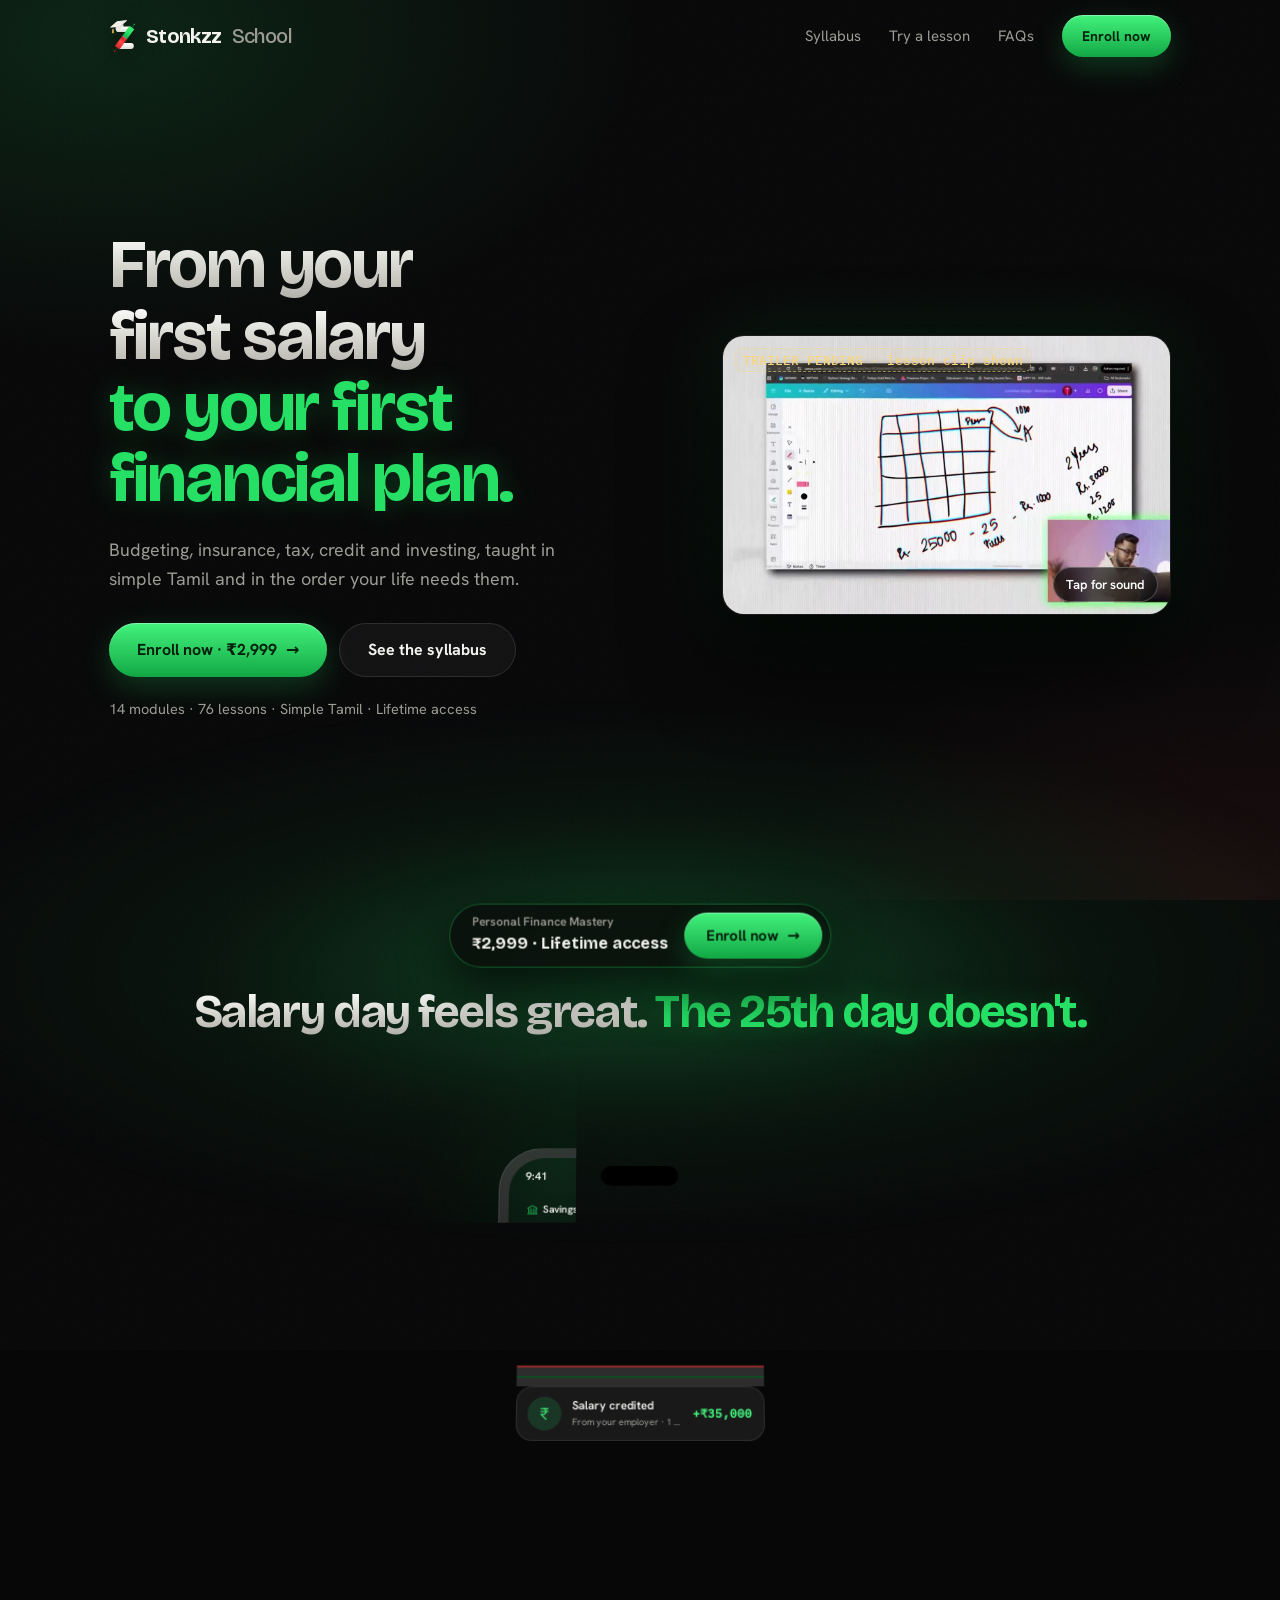
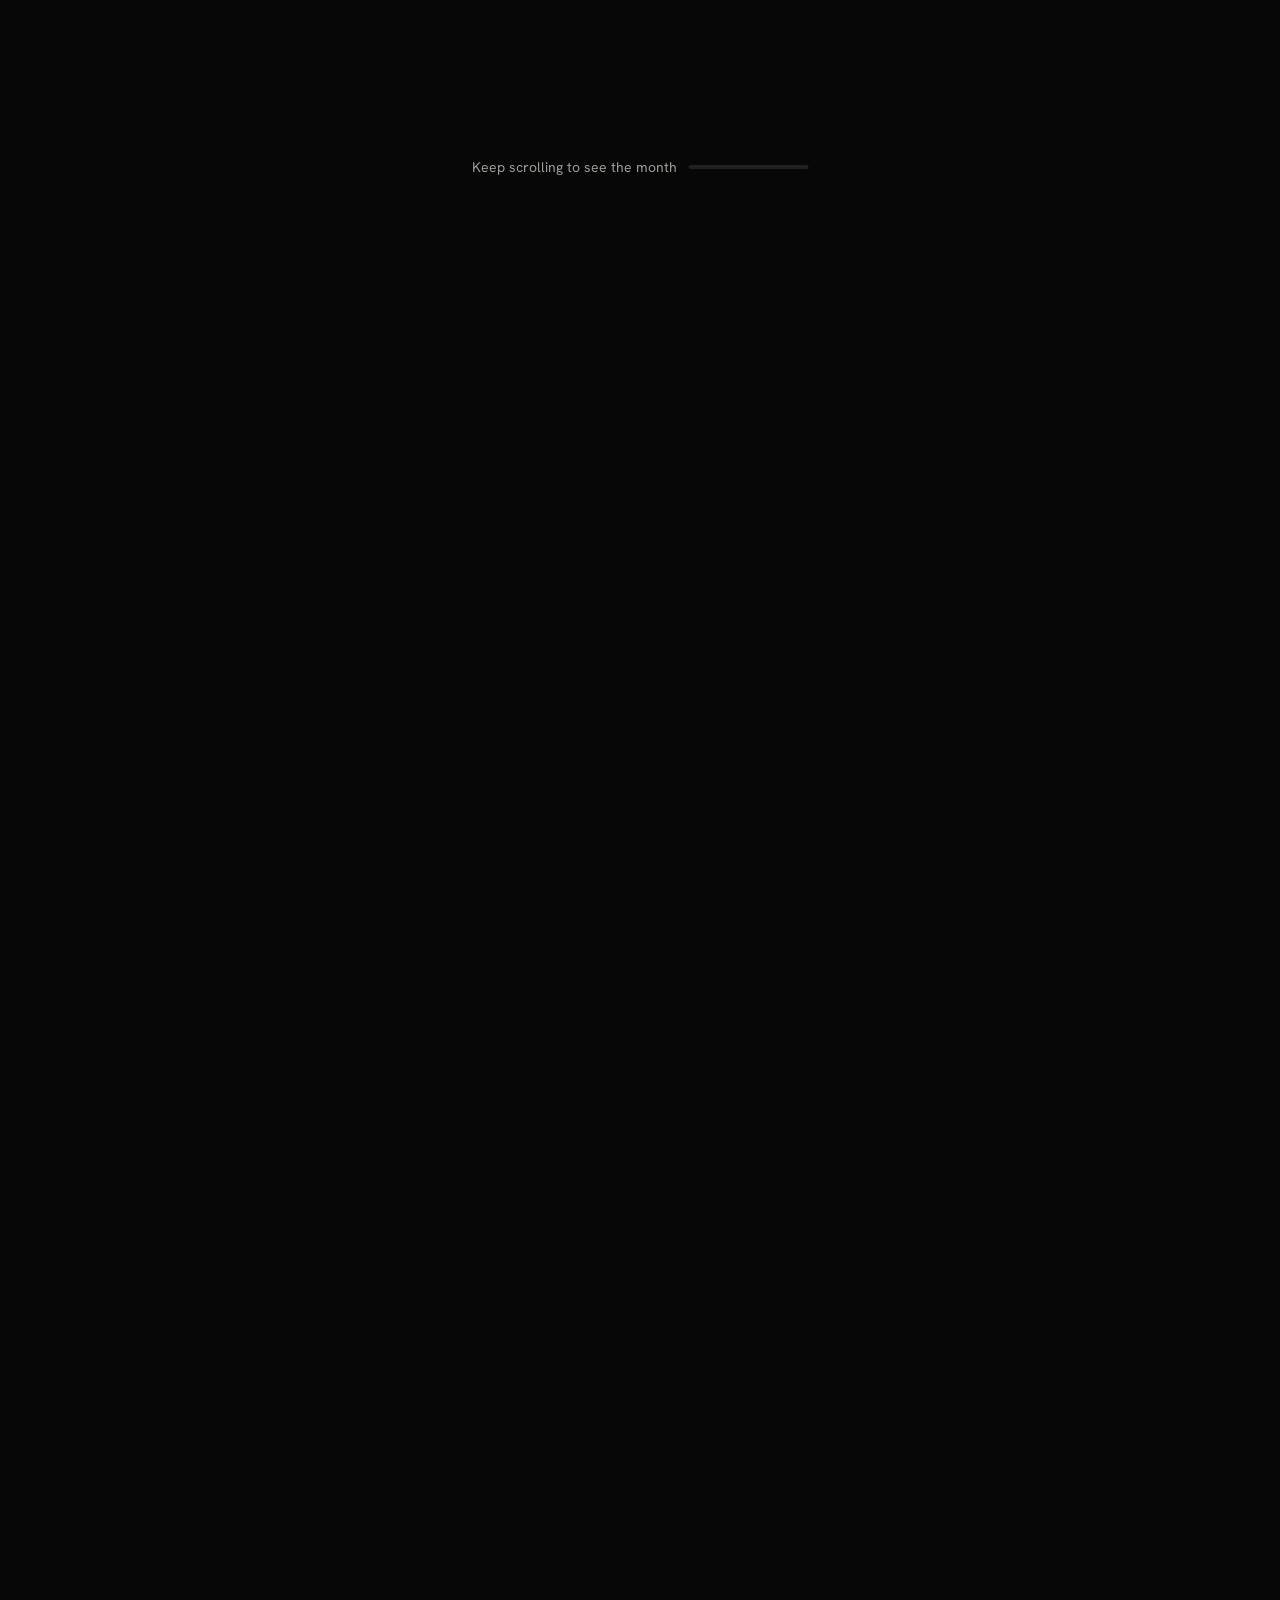
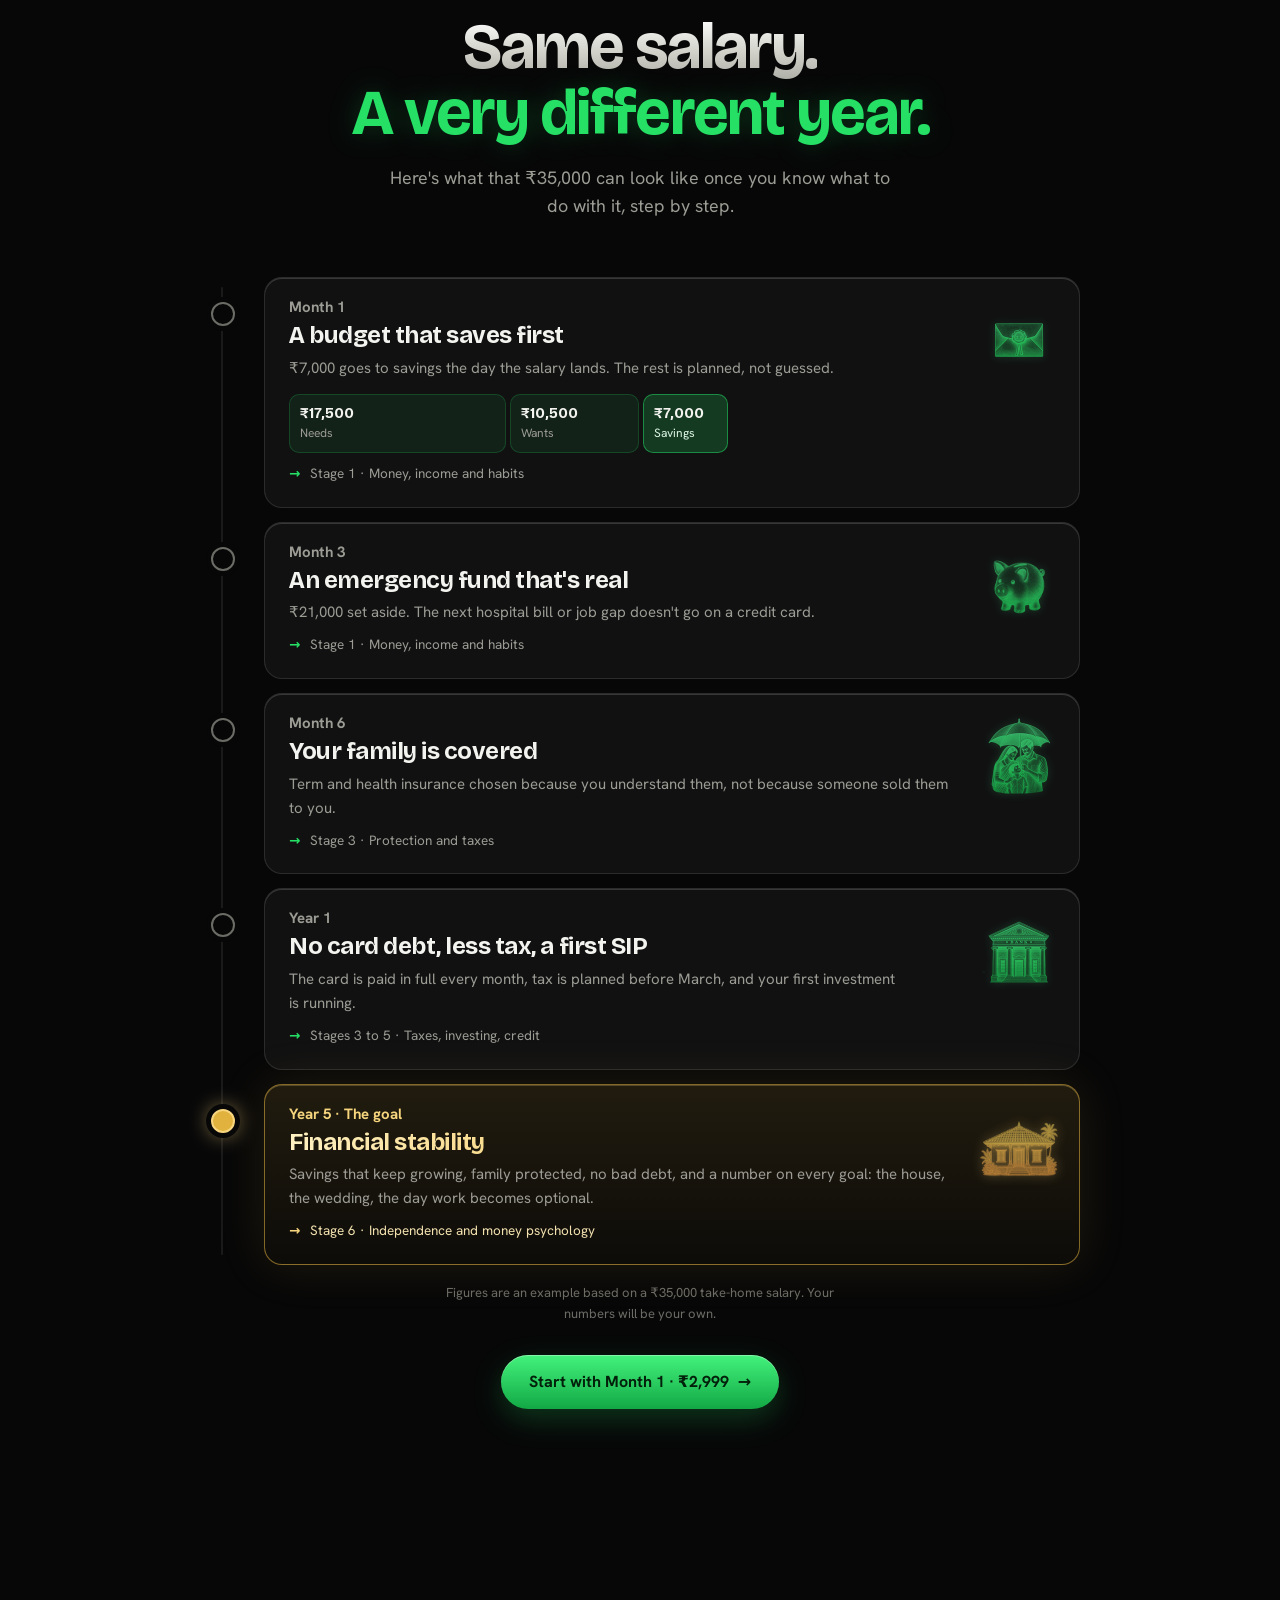
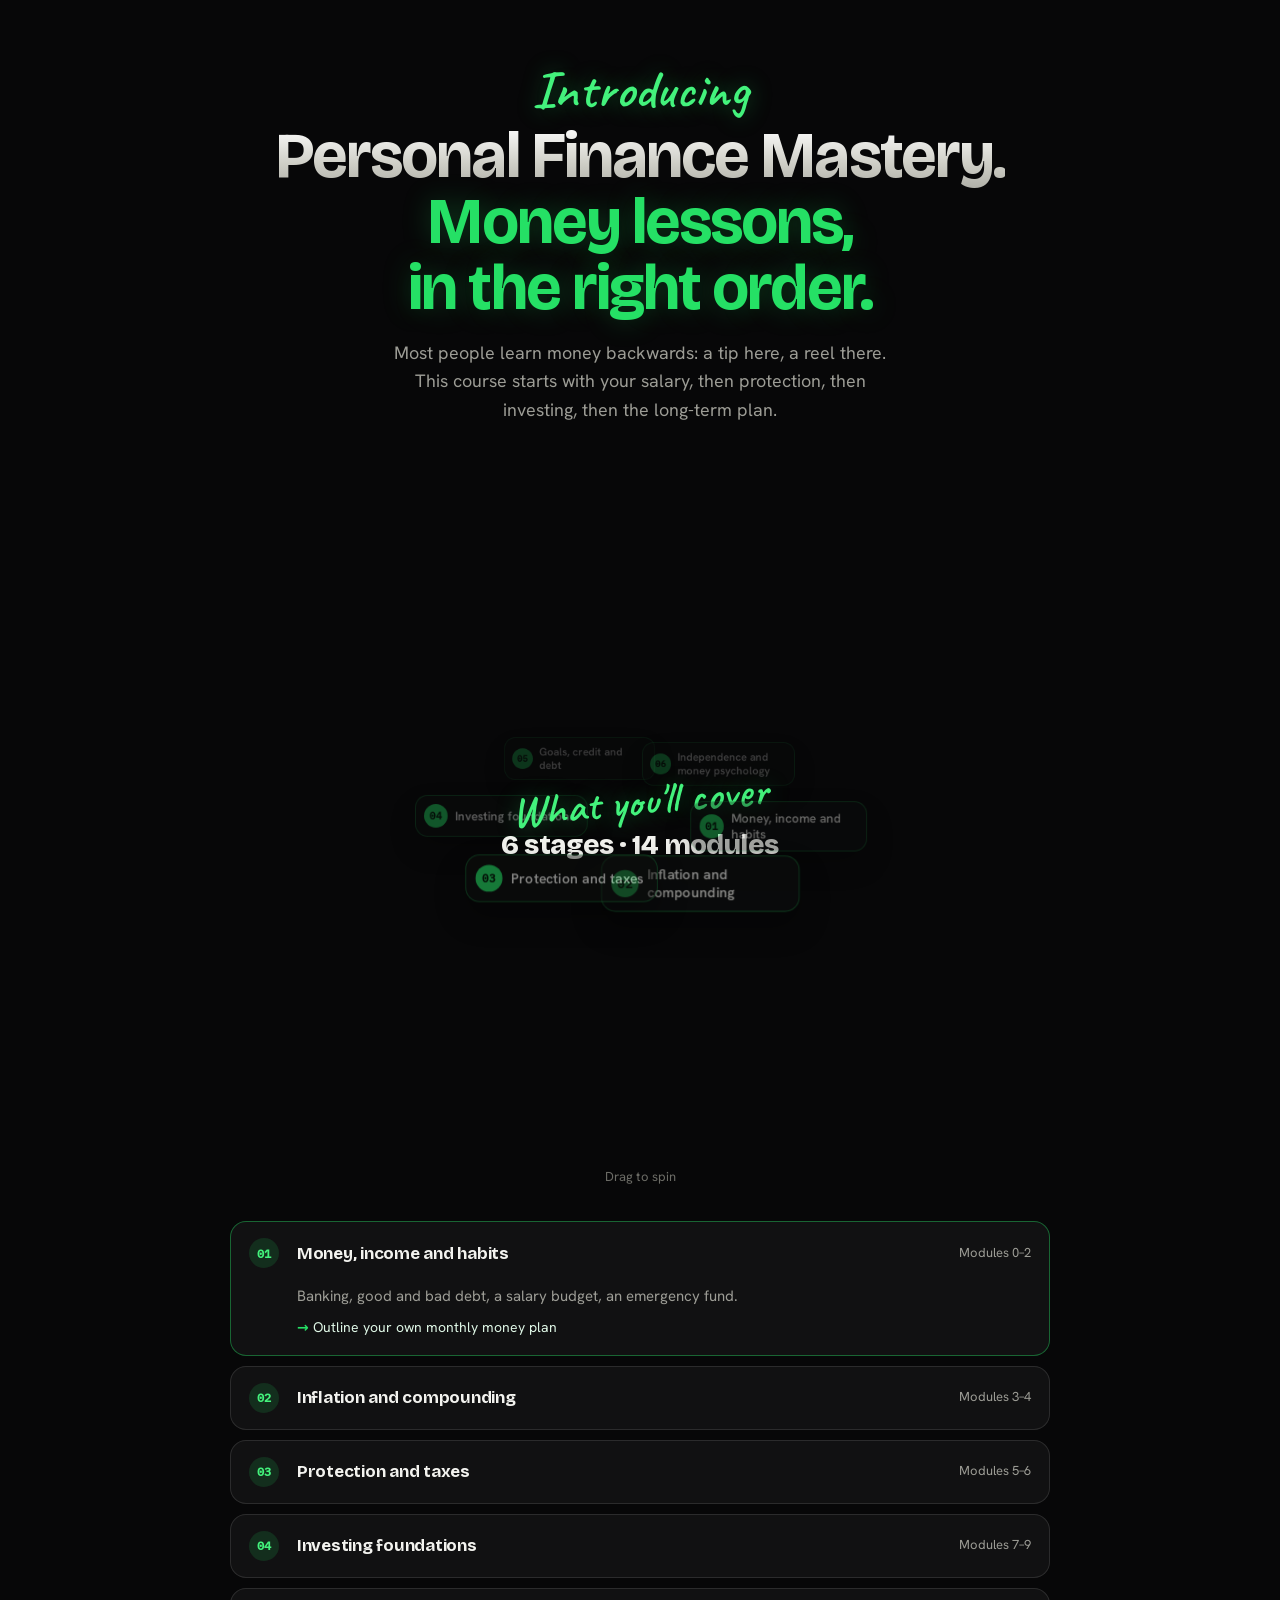
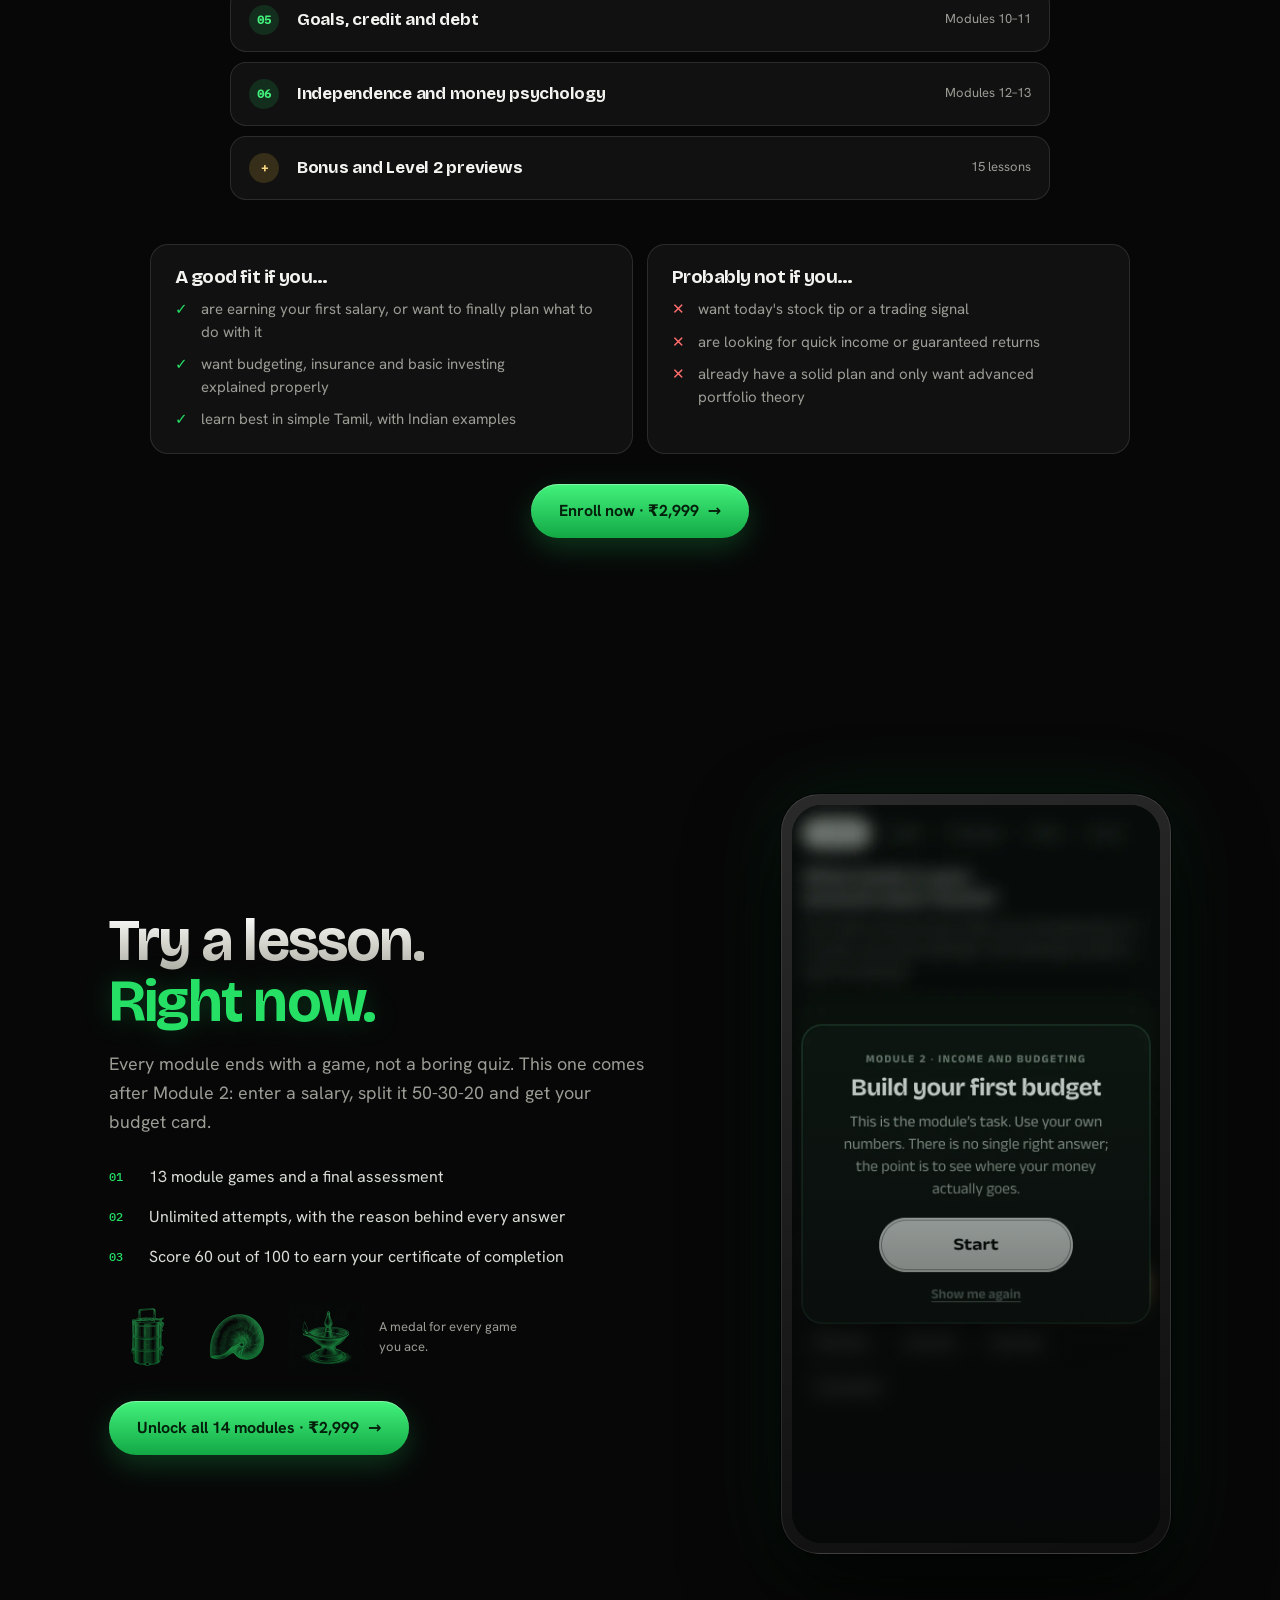
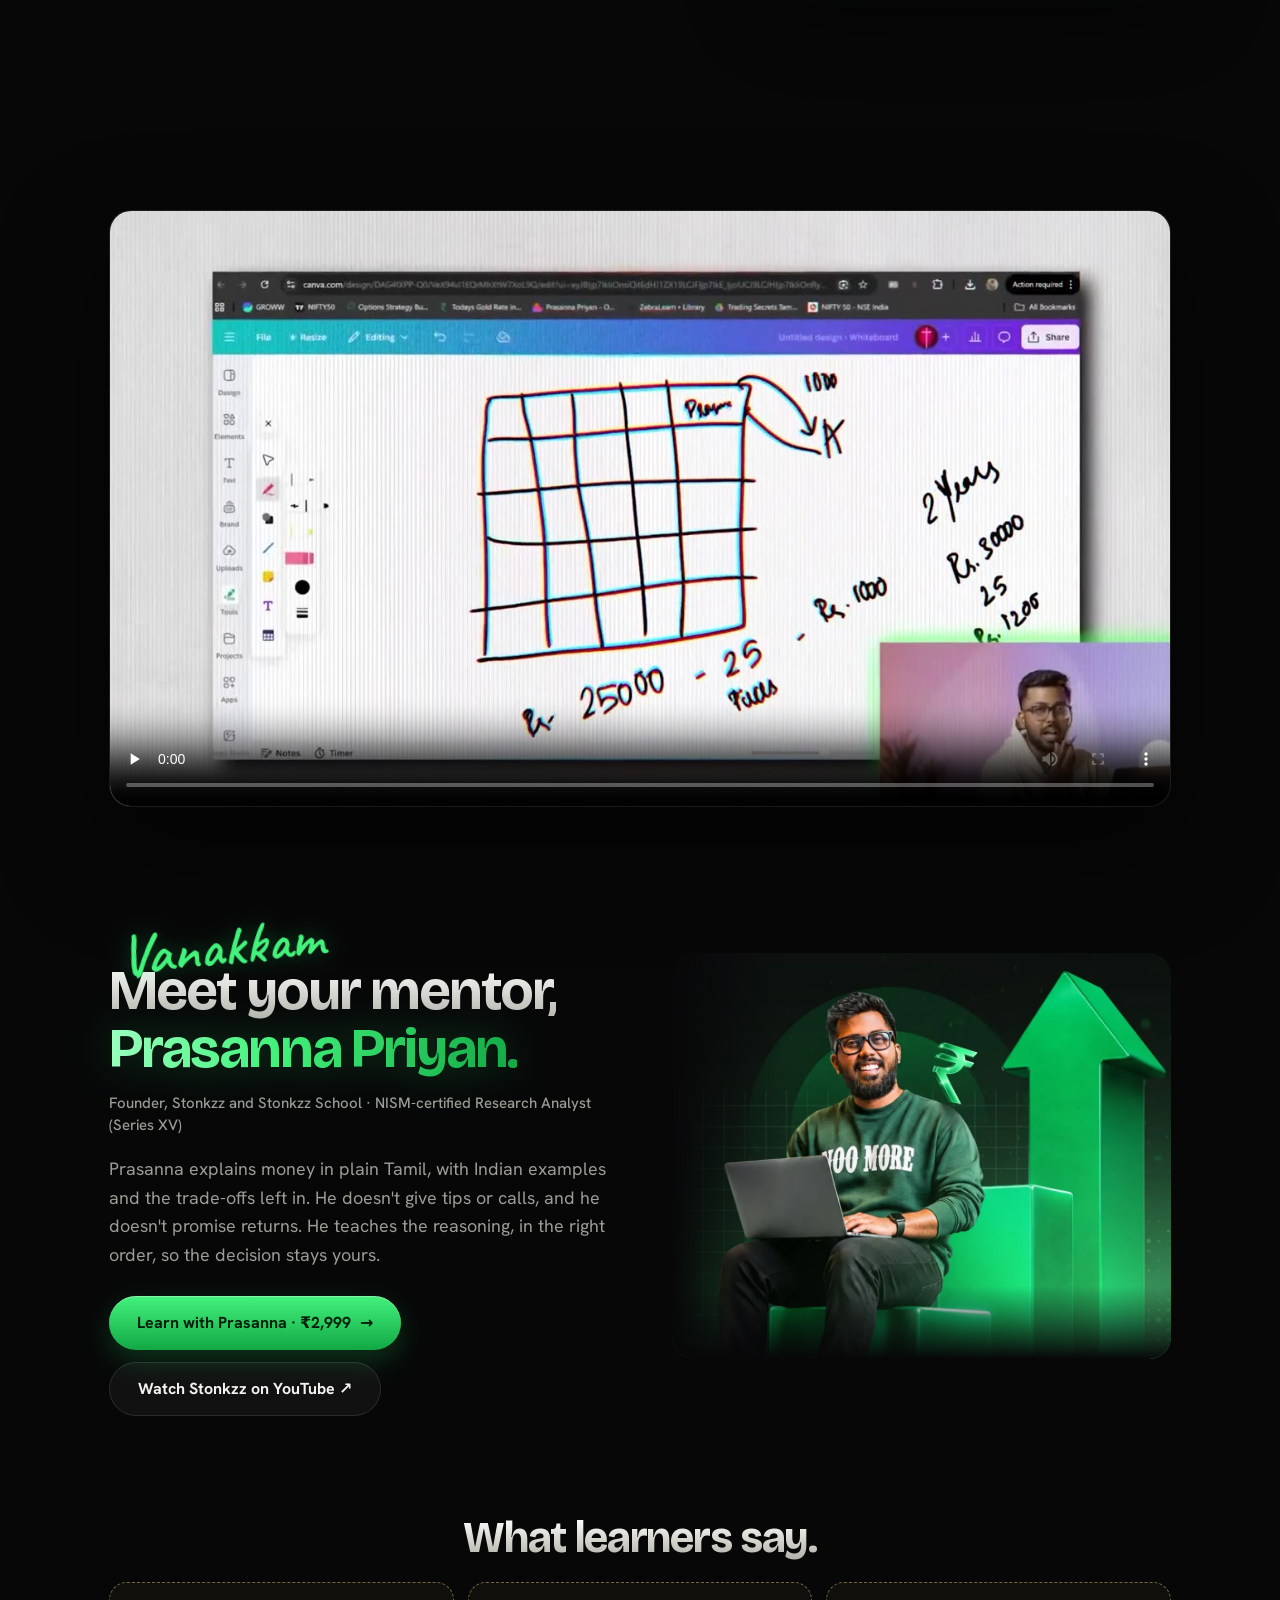
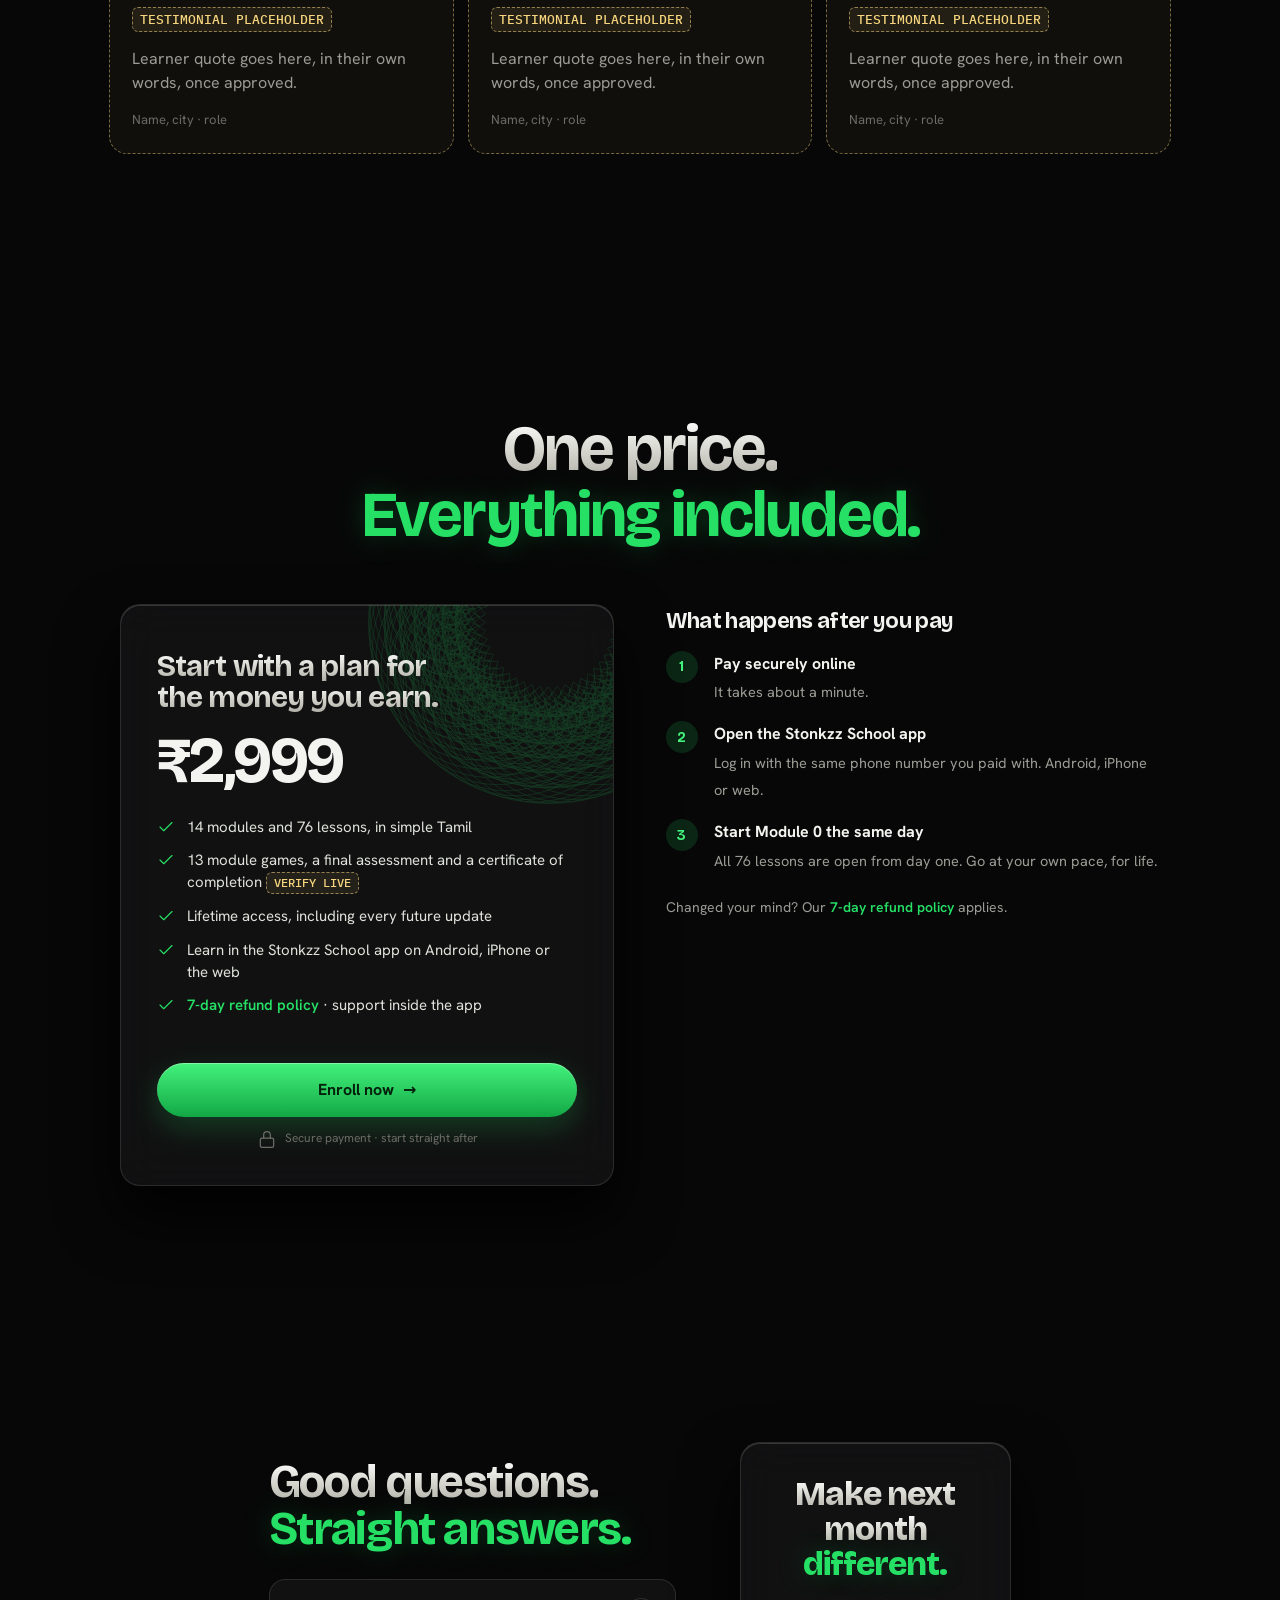
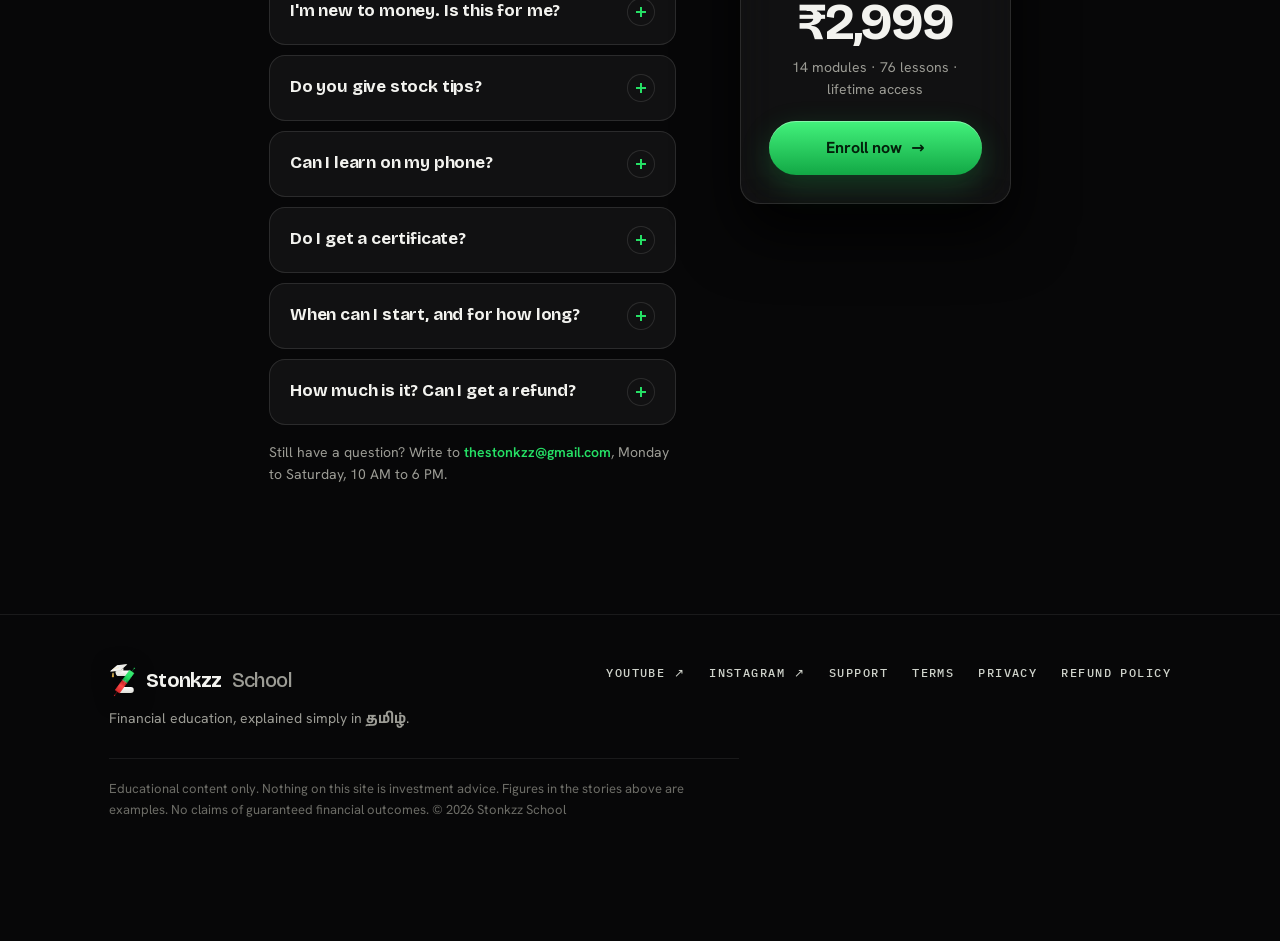
==== commit 2f49f890: "PF v11: camera pull-back with answers flying in one by one, hero trailer video, gold goal step Co-Au" ====
--- a/personal-finance/index.html
+++ b/personal-finance/index.html
@@ -906,7 +906,7 @@
   .act2 .tlab .a2{display:inline-block}
   .tlab.l{right:calc(100% + 10px)}.tlab.r{left:calc(100% + 10px)}
 }
-.pcard.pop.on:not(.out){opacity:0;transform:translate(-50%,-50%) translate3d(0,0,-500px) scale(.35)}
+
 .ph-sec{overflow-x:clip}
 .tree-grid{grid-template-columns:minmax(0,.72fr) minmax(0,1.28fr)}
 .tree-art{padding:0 clamp(90px,9vw,130px)}
@@ -1056,6 +1056,43 @@
 .tag{font-size:12.5px;font-weight:600}
 .ph-day{font-weight:700}
 .sph{width:min(680px,94vw)}
+
+/* ===== v11 · hero trailer, camera pull-back, gold goal ===== */
+.hx-vid{position:relative;border-radius:22px;overflow:hidden;border:1px solid var(--edge);background:#000;aspect-ratio:16/10;box-shadow:0 40px 90px rgba(0,0,0,.8),0 0 80px rgba(37,224,101,.12)}
+.hx-vid video{display:block;width:100%;height:100%;object-fit:cover}
+.hx-sound{position:absolute;right:12px;bottom:12px;border:1px solid rgba(255,255,255,.25);background:rgba(7,7,8,.65);backdrop-filter:blur(8px);color:#fff;font:600 13px var(--body);padding:8px 12px;border-radius:99px;cursor:pointer}
+.hx-sound.off{display:none}
+.hx-tbd{position:absolute;left:12px;top:12px}
+.hx-facts{margin:20px 0 0;font-size:14.5px;color:var(--muted)}
+
+/* camera: close on the phone, then it pulls back; each answer flies past the lens, holds centre stage, then settles around the phone */
+.ph-scene{perspective:1600px;perspective-origin:50% 50%}
+.ph-cam{transform:scale(var(--fit,1)) translateZ(var(--cz,0px))}
+.pcard.pop{transition:transform 1s cubic-bezier(.2,.75,.2,1),opacity .55s,filter .5s}
+.pcard.pop,.pcard.pop.on:not(.out):not(.feat){opacity:0;transform:translate(-50%,-50%) translate3d(calc(var(--px) * 1.6),calc(var(--py) * 1.6),1100px) rotateY(var(--ry,0deg))}
+.pcard.pop.feat{opacity:1;z-index:20;transform:translate(-50%,-50%) translate3d(0,0,calc(320px - var(--cz,0px))) scale(1.06);box-shadow:0 50px 120px rgba(0,0,0,.95),0 0 0 1px rgba(37,224,101,.35),0 0 70px rgba(37,224,101,.18)}
+.pcard.pop.out{opacity:1}
+.ph-end{position:absolute;z-index:8;left:0;right:0;top:84px;text-align:center;padding:0 20px;opacity:0;transform:translateY(14px);transition:opacity .45s,transform .45s var(--ease);pointer-events:none}
+.ph-end.on{opacity:1;transform:none;pointer-events:auto}
+.ph-end h2{font-size:clamp(26px,3.2vw,42px);margin:0 0 16px}
+.ph-end h2 .pay{display:inline}
+@media (max-width:900px){
+  .pcard.pop.feat{transform:translate(-50%,-50%) translate3d(0,0,calc(260px - var(--cz,0px))) scale(1)}
+  .ph-end h2 .pay{display:block}
+  .ph-end{top:80px}
+}
+
+/* the goal: gold */
+.pfj .stop.gold-stop{border-color:rgba(226,178,62,.55);background:linear-gradient(180deg,rgba(226,178,62,.12),rgba(226,178,62,.03));box-shadow:0 0 50px rgba(226,178,62,.12),inset 0 1px 0 rgba(246,213,126,.25)}
+.pfj .stop.gold-stop .dot,.pfj .stop.gold-stop.lit .dot{border-color:var(--gold-bright);background:var(--gold);box-shadow:0 0 0 5px var(--night),0 0 22px rgba(246,213,126,.85)}
+.pfj .stop.gold-stop h3{background:linear-gradient(100deg,#FFF1C2,#F6D57E 40%,#E2B23E);-webkit-background-clip:text;background-clip:text;color:transparent}
+.pfj .stop.gold-stop .n,.pfj .stop.gold-stop.lit .n{color:var(--gold-bright)}
+.pfj .stop.gold-stop .out{color:#f3e2b0}
+.pfj .stop.gold-stop .out:before{color:var(--gold-bright)}
+.pfj .stop.gold-stop .j-art{filter:sepia(1) saturate(3) hue-rotate(-10deg) brightness(1.25) drop-shadow(0 0 6px rgba(246,213,126,.5))}
+.journey.green.pfj .rail i{background:linear-gradient(180deg,var(--g-dark),var(--green) 60%,var(--gold-bright))}
+.ph-sec{height:420vh}
+@media (max-width:900px){.ph-sec{height:460vh}}
 
 </style>
 <!-- Meta Pixel / GA4: paste the base snippet here. The page fires ViewContent, Lead (Notify me) and InitiateCheckout (Enroll) automatically. -->
@@ -1122,20 +1159,13 @@
         <a class="btn btn-green" href="#enroll" data-enroll>Enroll now · ₹2,999 <span class="arw">→</span></a>
         <a class="btn btn-ghost" href="#syllabus">See the syllabus</a>
       </div>
+      <p class="hx-facts" data-r>14 modules · 76 lessons · Simple Tamil · Lifetime access</p>
     </div>
-    <aside class="glass glance" data-r>
-      <button type="button" class="g-trailer" data-video="trailer" data-label="Personal Finance Mastery · trailer">
-        <img src="assets/mentor.webp" alt="" width="1100" height="894">
-        <span class="g-play"><svg class="glyph" viewBox="0 0 24 24" aria-hidden="true"><polygon points="7 4 20 12 7 20 7 4"/></svg></span><span class="g-cap">Watch the course trailer</span>
-      </button>
-      <dl class="g-rows">
-        <div><dt>Price</dt><dd>₹2,999</dd></div>
-        <div><dt>Course</dt><dd>14 modules, 76 lessons</dd></div>
-        <div><dt>Language</dt><dd>Simple Tamil</dd></div>
-        <div><dt>Access</dt><dd>Lifetime, on Android, iPhone and web</dd></div>
-        <div><dt>Teacher</dt><dd>Prasanna Priyan, NISM Series XV</dd></div>
-      </dl>
-    </aside>
+    <div class="hx-vid" data-r>
+      <video data-trailer data-seg="4,6.6" src="assets/mentor.mp4#t=4" poster="assets/trailer-poster.jpg" autoplay muted playsinline preload="auto" aria-label="Personal Finance Mastery trailer"></video>
+      <button type="button" class="hx-sound" data-unmute aria-label="Turn sound on">Tap for sound</button>
+      <span class="tbd hx-tbd">TRAILER PENDING · lesson clip shown</span>
+    </div>
   </div>
 </section>
 
@@ -1234,7 +1264,10 @@
               </article>
         
       </div>
-      <a class="btn btn-green ph-cta" href="#enroll" data-enroll>Get the answers · ₹2,999 <span class="arw">→</span></a>
+      <div class="ph-end">
+        <h2><span class="silver">Every one of these has an answer.</span> <span class="pay">It's in the course.</span></h2>
+        <a class="btn btn-green" href="#enroll" data-enroll>See the answers · ₹2,999 <span class="arw">→</span></a>
+      </div>
     </div>
   </div>
 </section>
@@ -1254,7 +1287,7 @@
       <article class="stop"><span class="dot"></span><img class="j-art" src="assets/map1.webp" alt="" width="80" height="80" loading="lazy"><div class="top"><span class="n">Month 3</span></div><h3>An emergency fund that's real</h3><p>₹21,000 set aside. The next hospital bill or job gap doesn't go on a credit card.</p><p class="out">Stage 1 · Money, income and habits</p></article>
       <article class="stop"><span class="dot"></span><img class="j-art" src="assets/i2.webp" alt="" width="80" height="80" loading="lazy"><div class="top"><span class="n">Month 6</span></div><h3>Your family is covered</h3><p>Term and health insurance chosen because you understand them, not because someone sold them to you.</p><p class="out">Stage 3 · Protection and taxes</p></article>
       <article class="stop"><span class="dot"></span><img class="j-art" src="assets/i3.webp" alt="" width="80" height="80" loading="lazy"><div class="top"><span class="n">Year 1</span></div><h3>No card debt, less tax, a first SIP</h3><p>The card is paid in full every month, tax is planned before March, and your first investment is running.</p><p class="out">Stages 3 to 5 · Taxes, investing, credit</p></article>
-      <article class="stop"><span class="dot"></span><img class="j-art" src="assets/map5.webp" alt="" width="80" height="80" loading="lazy"><div class="top"><span class="n">Year 5</span></div><h3>A goal with a number on it</h3><p>A house, a wedding, freedom from a job you don't like. You know the amount, the date and the monthly figure.</p><p class="out">Stage 6 · Independence and money psychology</p></article>
+      <article class="stop gold-stop"><span class="dot"></span><img class="j-art" src="assets/map5.webp" alt="" width="80" height="80" loading="lazy"><div class="top"><span class="n">Year 5 · The goal</span></div><h3>Financial stability</h3><p>Savings that keep growing, family protected, no bad debt, and a number on every goal: the house, the wedding, the day work becomes optional.</p><p class="out">Stage 6 · Independence and money psychology</p></article>
     </div>
     <p class="fine j-note" data-r>Figures are an example based on a ₹35,000 take-home salary. Your numbers will be your own.</p>
     <div class="c-cta" data-r><a class="btn btn-green" href="#enroll" data-enroll>Start with Month 1 · ₹2,999 <span class="arw">→</span></a></div>
@@ -1499,35 +1532,49 @@
   }
   function caps(list, p){ var shown = false; list.forEach(function(t){ var a = t.getAttribute('data-p').split(','), on = !shown && p >= +a[0] && p < +a[1]; if(on) shown = true; t.classList.toggle('on', on); }); }
 
-  /* ---------- one month inside the phone; then the camera pulls back as each question pops out ---------- */
+  /* ---------- one month inside the phone; then the camera pulls back and each answer flies past it ---------- */
   var ph = $('#month'), phUpdate = function(){};
   if(ph){
     var cam = $('.ph-cam', ph), pwrap = $('.ph-wrap', ph), nts = $$('.nt', ph).sort(function(x, y){ return +x.dataset.i - +y.dataset.i; }), pops = $$('.pop', ph);
-    var bal = $('[data-bal]', ph), dte = $('[data-date]', ph), mbar = $('[data-mbar]', ph), pcta = $('.ph-cta', ph);
+    var bal = $('[data-bal]', ph), dte = $('[data-date]', ph), mbar = $('[data-mbar]', ph), pend = $('.ph-end', ph);
     var phead = $('.ph-head', ph), hint = $('.ph-hint', ph), pbar = $('.ph-prog b', ph);
     var days = [1, 2, 5, 7, 10, 12, 12, 15, 19, 22, 25];
     var fit = function(){ var m = innerWidth <= 900, bw = m ? 390 : 1440, bh = m ? 680 : 760; cam.style.setProperty('--fit', Math.min(1.08, innerWidth / bw, (innerHeight - (m ? 130 : 150)) / bh).toFixed(3)); };
     fit(); addEventListener('resize', fit);
+    var T0 = .36, STEP = .095;   /* answers: one every STEP of scroll, after the messages */
     phUpdate = function(){
       var p = pgOf(ph), n = 0, spent = 0, mob = innerWidth <= 900;
-      nts.forEach(function(el, i){ var on = i === 0 || p >= .03 + (i - 1) * .041; el.classList.toggle('in', on); if(on){ n = i; spent += +(el.dataset.amt || 0); } });
+      nts.forEach(function(el, i){ var on = i === 0 || p >= .02 + (i - 1) * .034; el.classList.toggle('in', on); if(on){ n = i; spent += +(el.dataset.amt || 0); } });
       bal.textContent = '₹' + fmt(35000 - spent); bal.classList.toggle('low', spent > 28000);
       dte.textContent = days[n] + ' Nov'; dte.classList.toggle('late', n >= 7);
       mbar.style.width = (days[n] / 30 * 100).toFixed(1) + '%';
-      var z = clamp((p - .43) / .37), z0 = mob ? 1.1 : 1.16;
-      cam.style.setProperty('--zoom', (z0 - (z0 - 1) * z).toFixed(3));
+      /* camera: close during the messages, then a steady pull-back */
+      var z = clamp((p - (T0 - .02)) / (T0 + STEP * pops.length - (T0 - .02))), ze = z < .5 ? 2 * z * z : 1 - Math.pow(-2 * z + 2, 2) / 2;
+      var near = mob ? 180 : 260, far = mob ? -260 : -380;
+      cam.style.setProperty('--cz', (near + (far - near) * ze).toFixed(1) + 'px');
       pwrap.style.setProperty('--tilt', (10 * (1 - clamp(p / .04))).toFixed(2) + 'deg');
       var last = -1;
-      pops.forEach(function(el, i){ var on = p >= .46 + i * .08; el.classList.toggle('out', on); if(on){ last = i; playCard(el); } });
-      pops.forEach(function(el, i){ el.classList.toggle('back', mob && i < last); });
+      pops.forEach(function(el, i){
+        var t = T0 + i * STEP, shown = p >= t, feat = shown && p < t + STEP * .72;
+        el.classList.toggle('feat', feat); el.classList.toggle('out', shown && !feat);
+        if(shown){ last = i; playCard(el); }
+      });
+      pops.forEach(function(el, i){ el.classList.toggle('back', mob && el.classList.contains('out')); });
       pwrap.style.setProperty('--turn', (last < 0 ? 0 : (last % 2 ? -7 : 7)).toFixed(1) + 'deg');
-      phead.classList.toggle('gone', p >= .44);
-      hint.classList.toggle('gone', p >= .84);
-      pbar.style.width = (clamp(p / .84) * 100).toFixed(1) + '%';
-      pcta.classList.toggle('on', p >= .84 && p < .97);
-      cam.style.opacity = (1 - clamp((p - .93) / .07)).toFixed(3);
+      var endAt = T0 + STEP * pops.length;
+      phead.classList.toggle('gone', p >= T0 - .01);
+      hint.classList.toggle('gone', p >= endAt);
+      pbar.style.width = (clamp(p / endAt) * 100).toFixed(1) + '%';
+      pend.classList.toggle('on', p >= endAt && p < .985);
+      cam.style.opacity = (1 - clamp((p - .95) / .05)).toFixed(3);
     };
   }
+
+  /* hero trailer: sound on demand */
+  var tv0 = $('[data-trailer]'), seg = tv0 && tv0.dataset.seg ? tv0.dataset.seg.split(',').map(Number) : null;
+  if(tv0 && seg){ var toStart = function(){ if(tv0.muted && (tv0.currentTime < seg[0] || tv0.currentTime > seg[1])) tv0.currentTime = seg[0]; }; tv0.addEventListener('loadedmetadata', toStart); tv0.addEventListener('play', toStart); if(tv0.readyState >= 1) toStart(); tv0.addEventListener('timeupdate', function(){ if(tv0.muted && tv0.currentTime >= seg[1]) { tv0.currentTime = seg[0]; tv0.play(); } }); tv0.addEventListener('ended', function(){ if(tv0.muted){ tv0.currentTime = seg[0]; tv0.play(); } }); }
+  $$('[data-unmute]').forEach(function(b){ b.addEventListener('click', function(){ var v = $('[data-trailer]'); if(!v) return; v.muted = false; v.controls = true; v.currentTime = seg ? seg[0] : 0; v.play(); b.classList.add('off'); }); });
+  if(reduce){ var tv = $('[data-trailer]'); if(tv){ tv.removeAttribute('autoplay'); tv.pause(); tv.controls = true; } }
 
   /* ---------- syllabus sphere: dots on a sphere, the 6 stages orbit it; drag to spin ---------- */
   var sp = $('[data-sphere]');
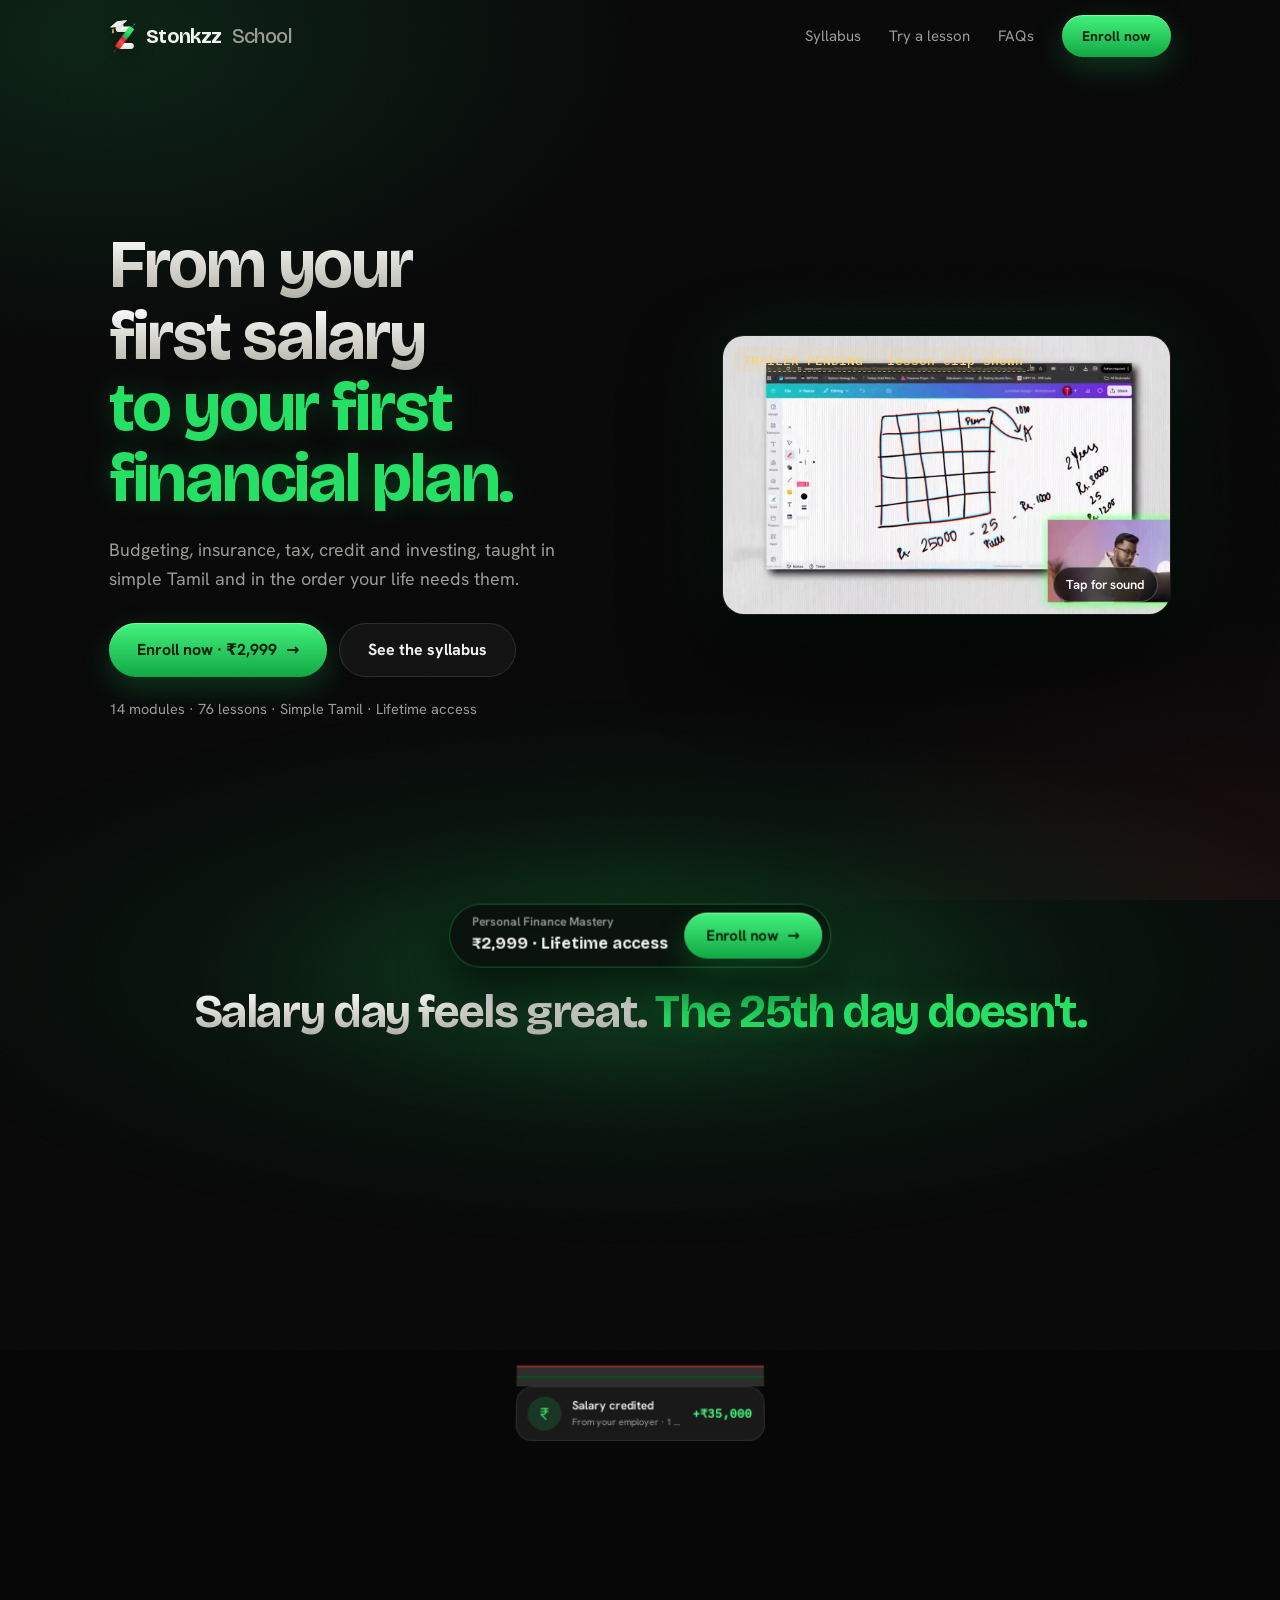
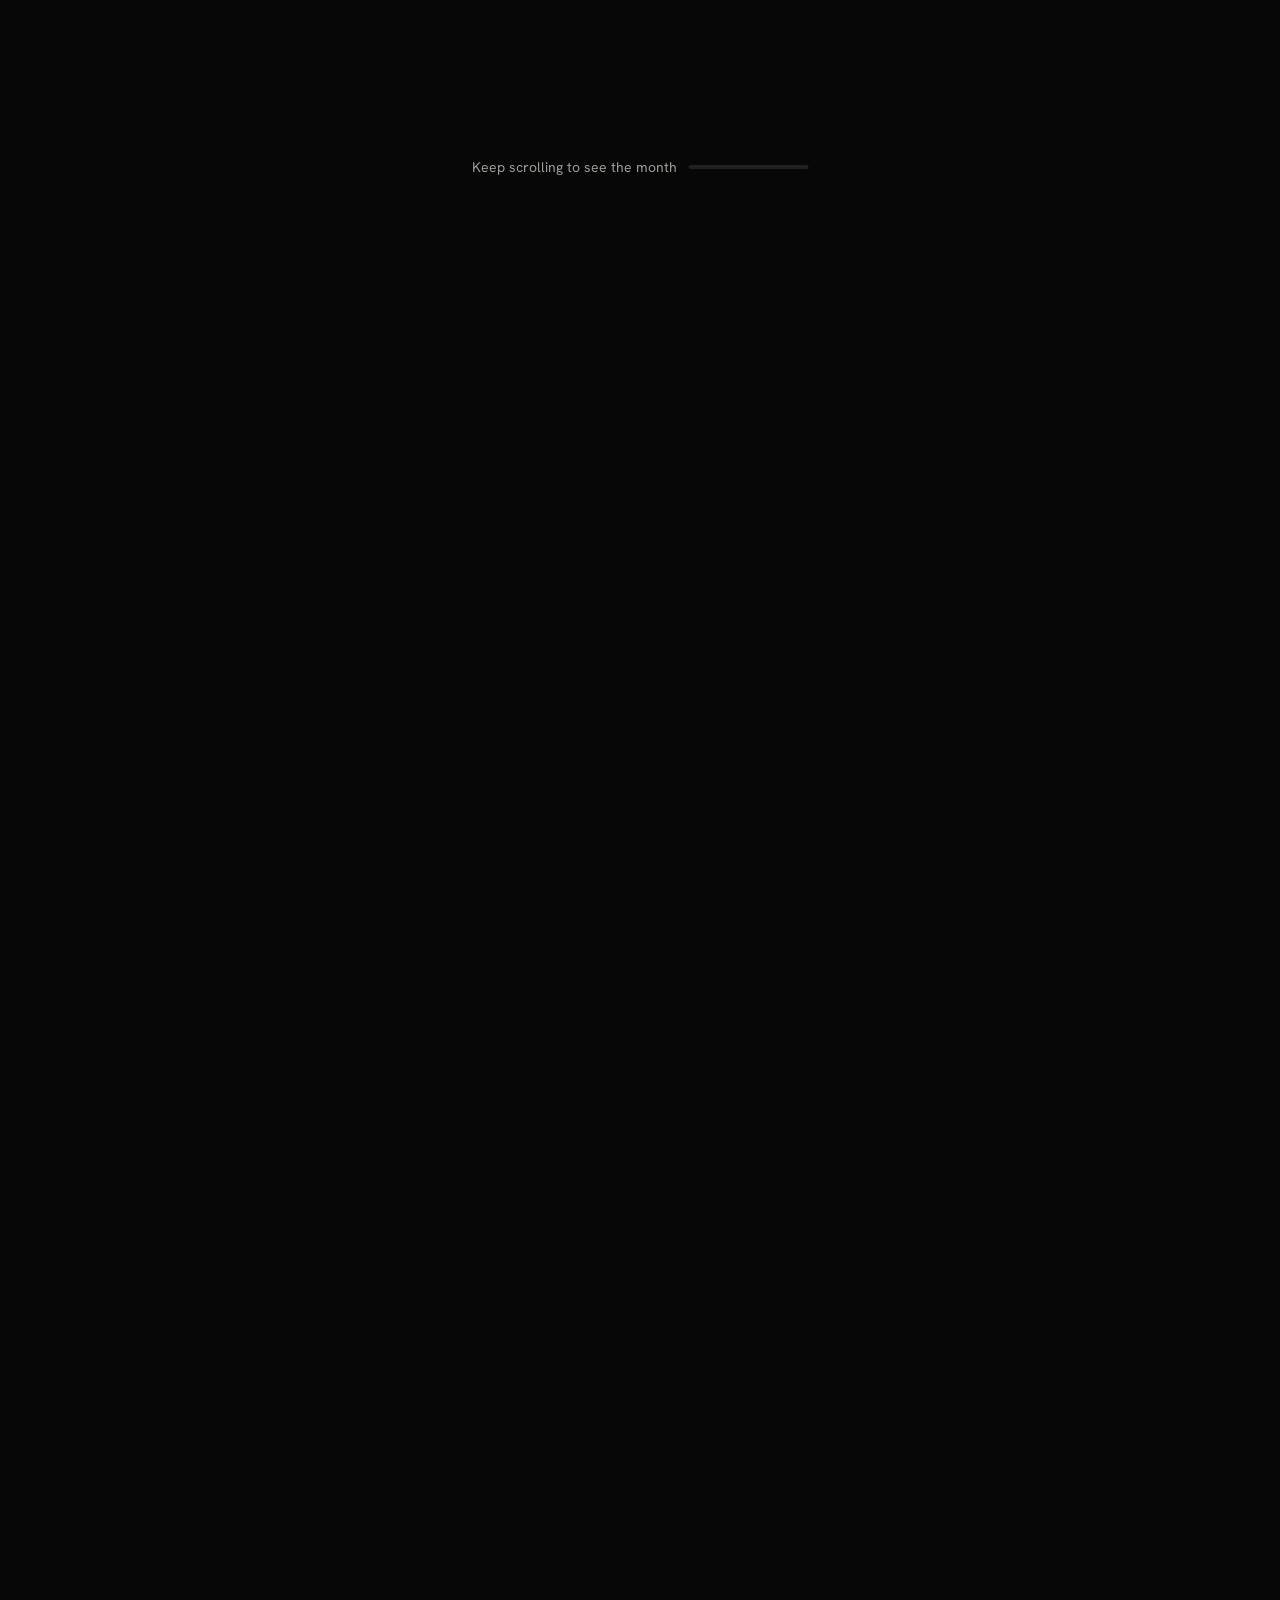
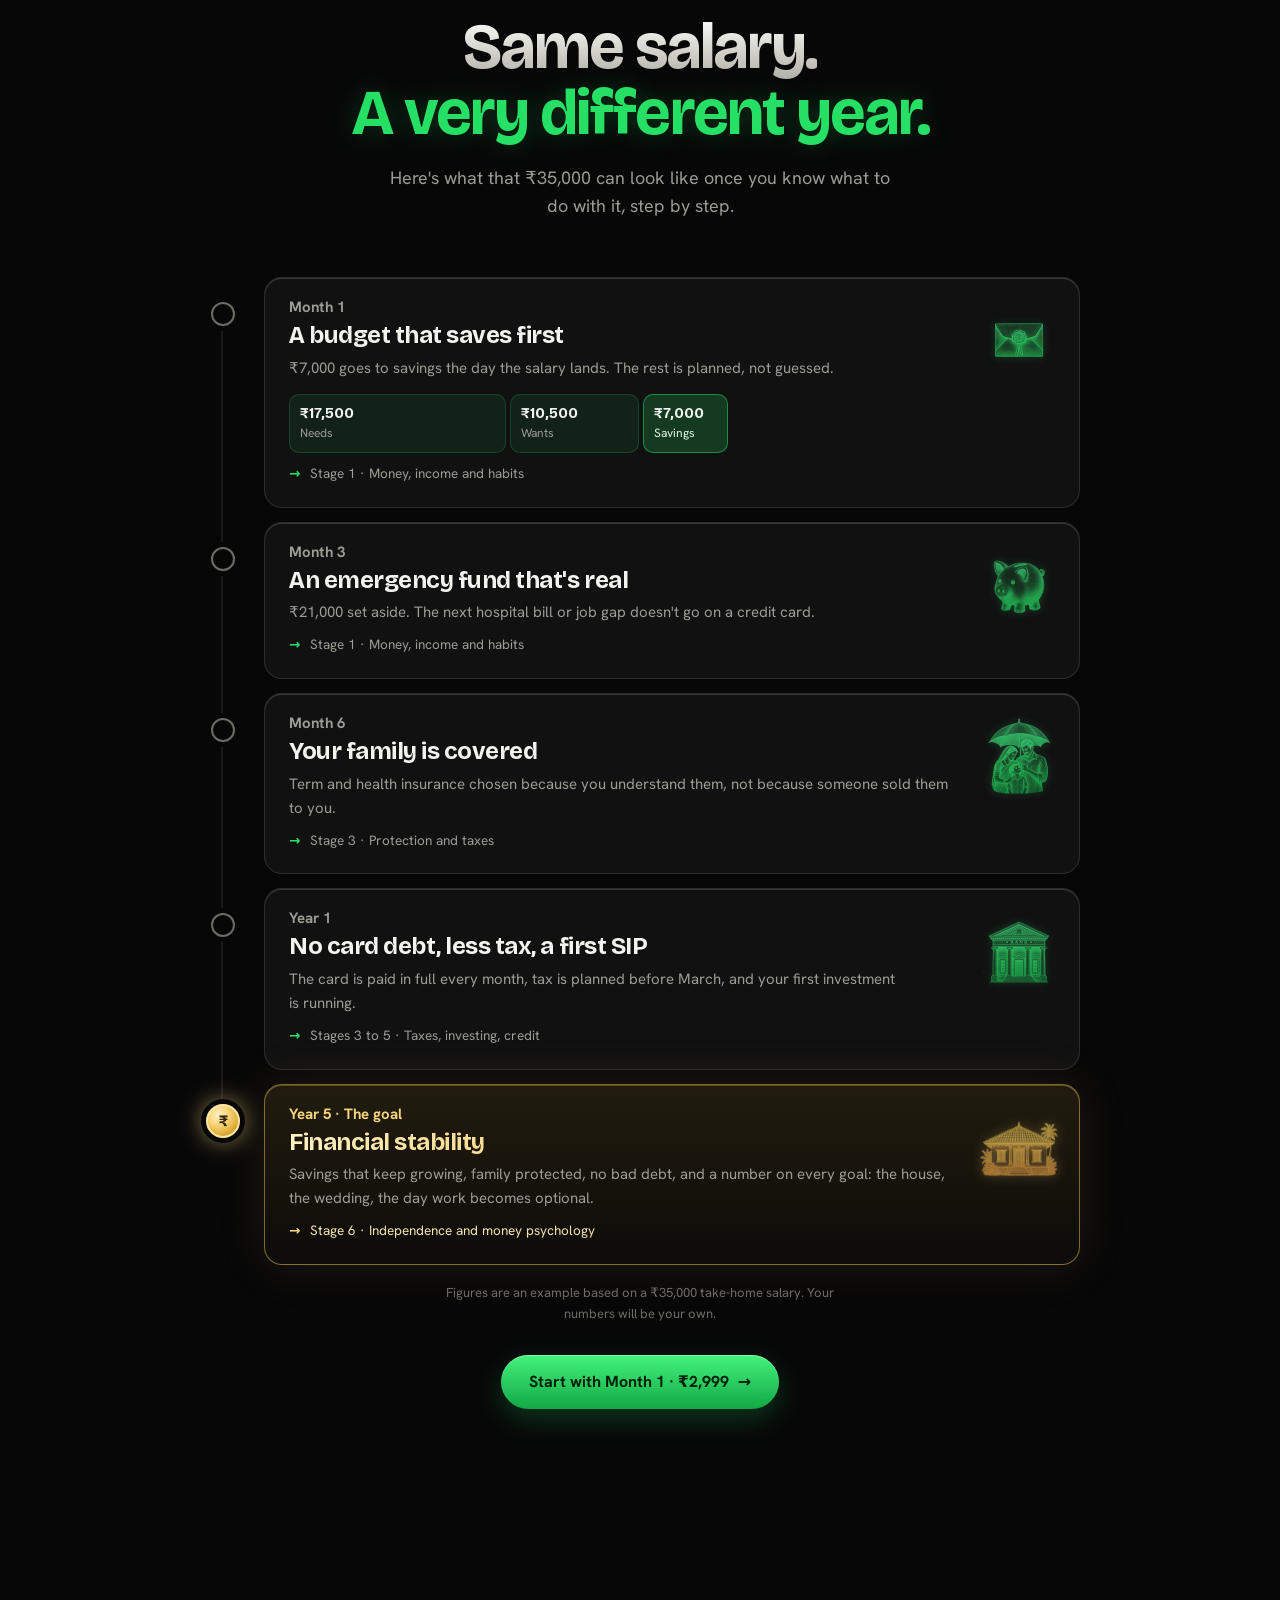
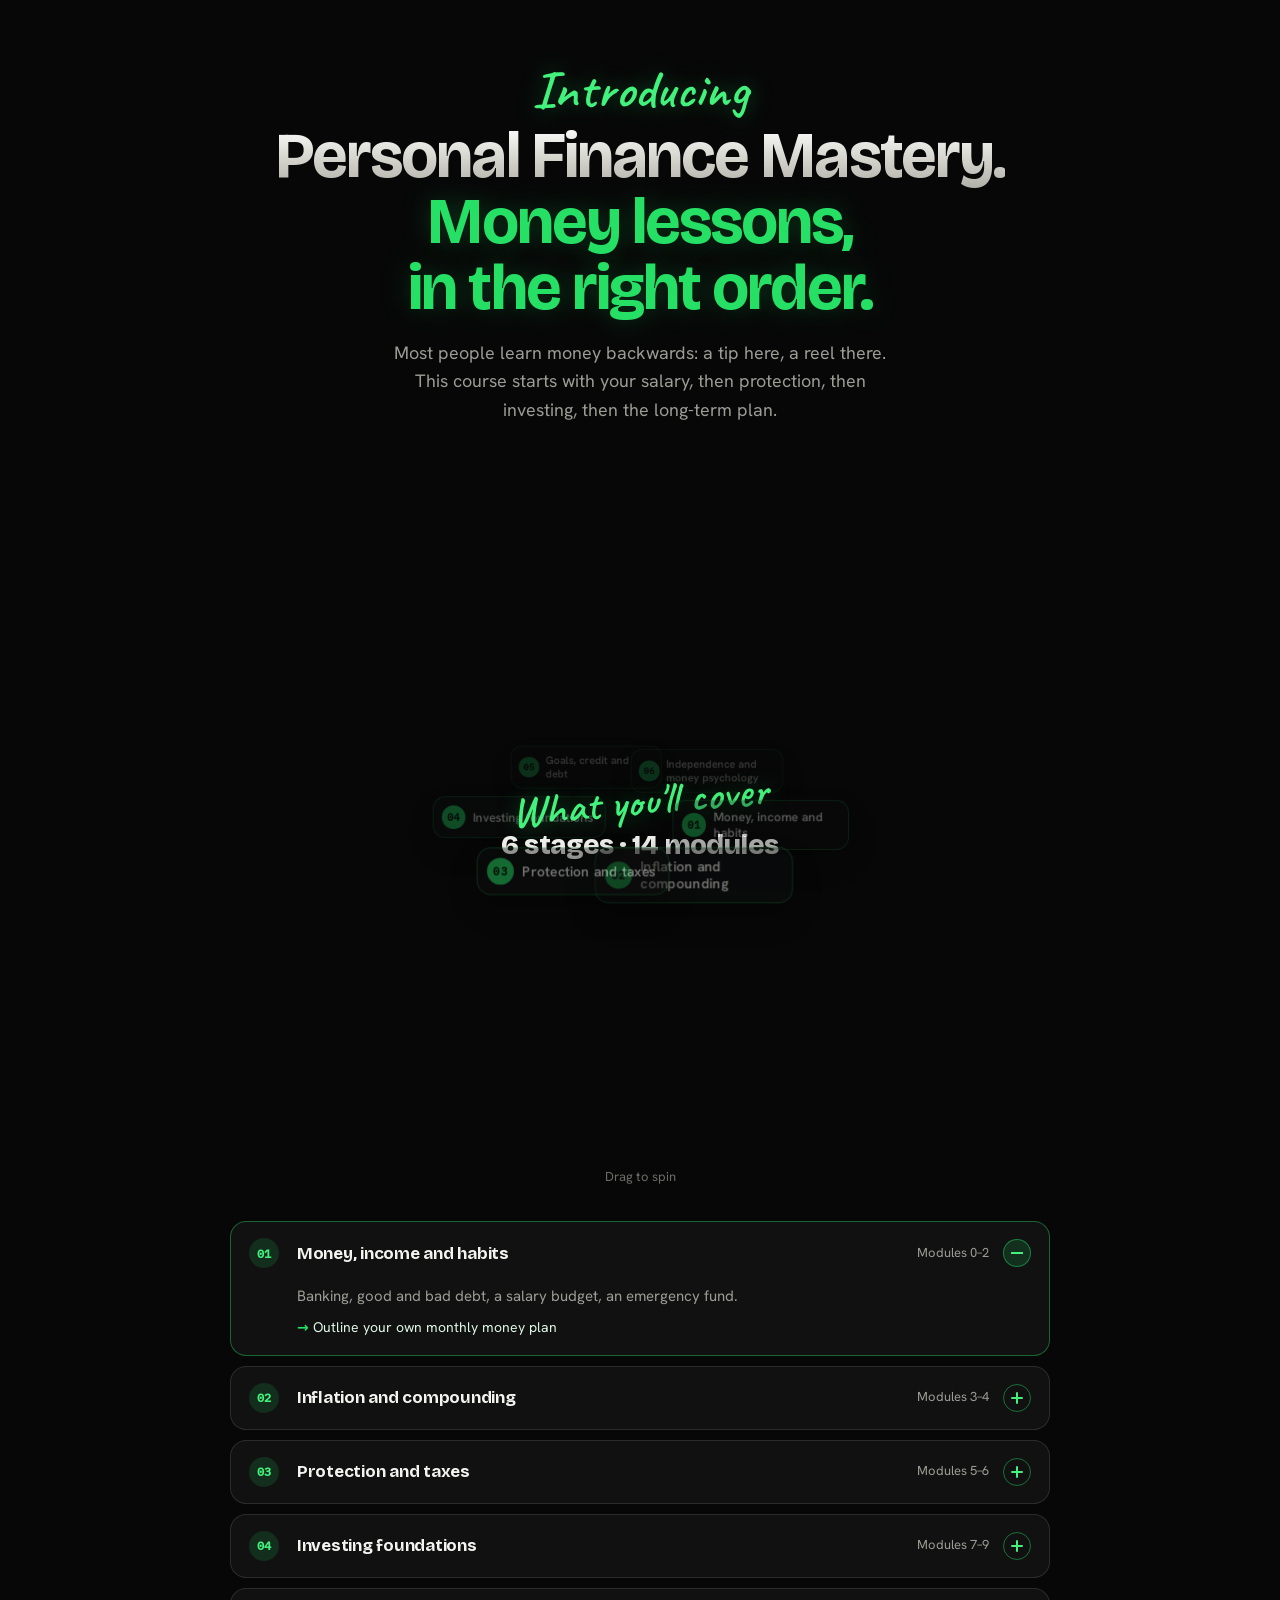
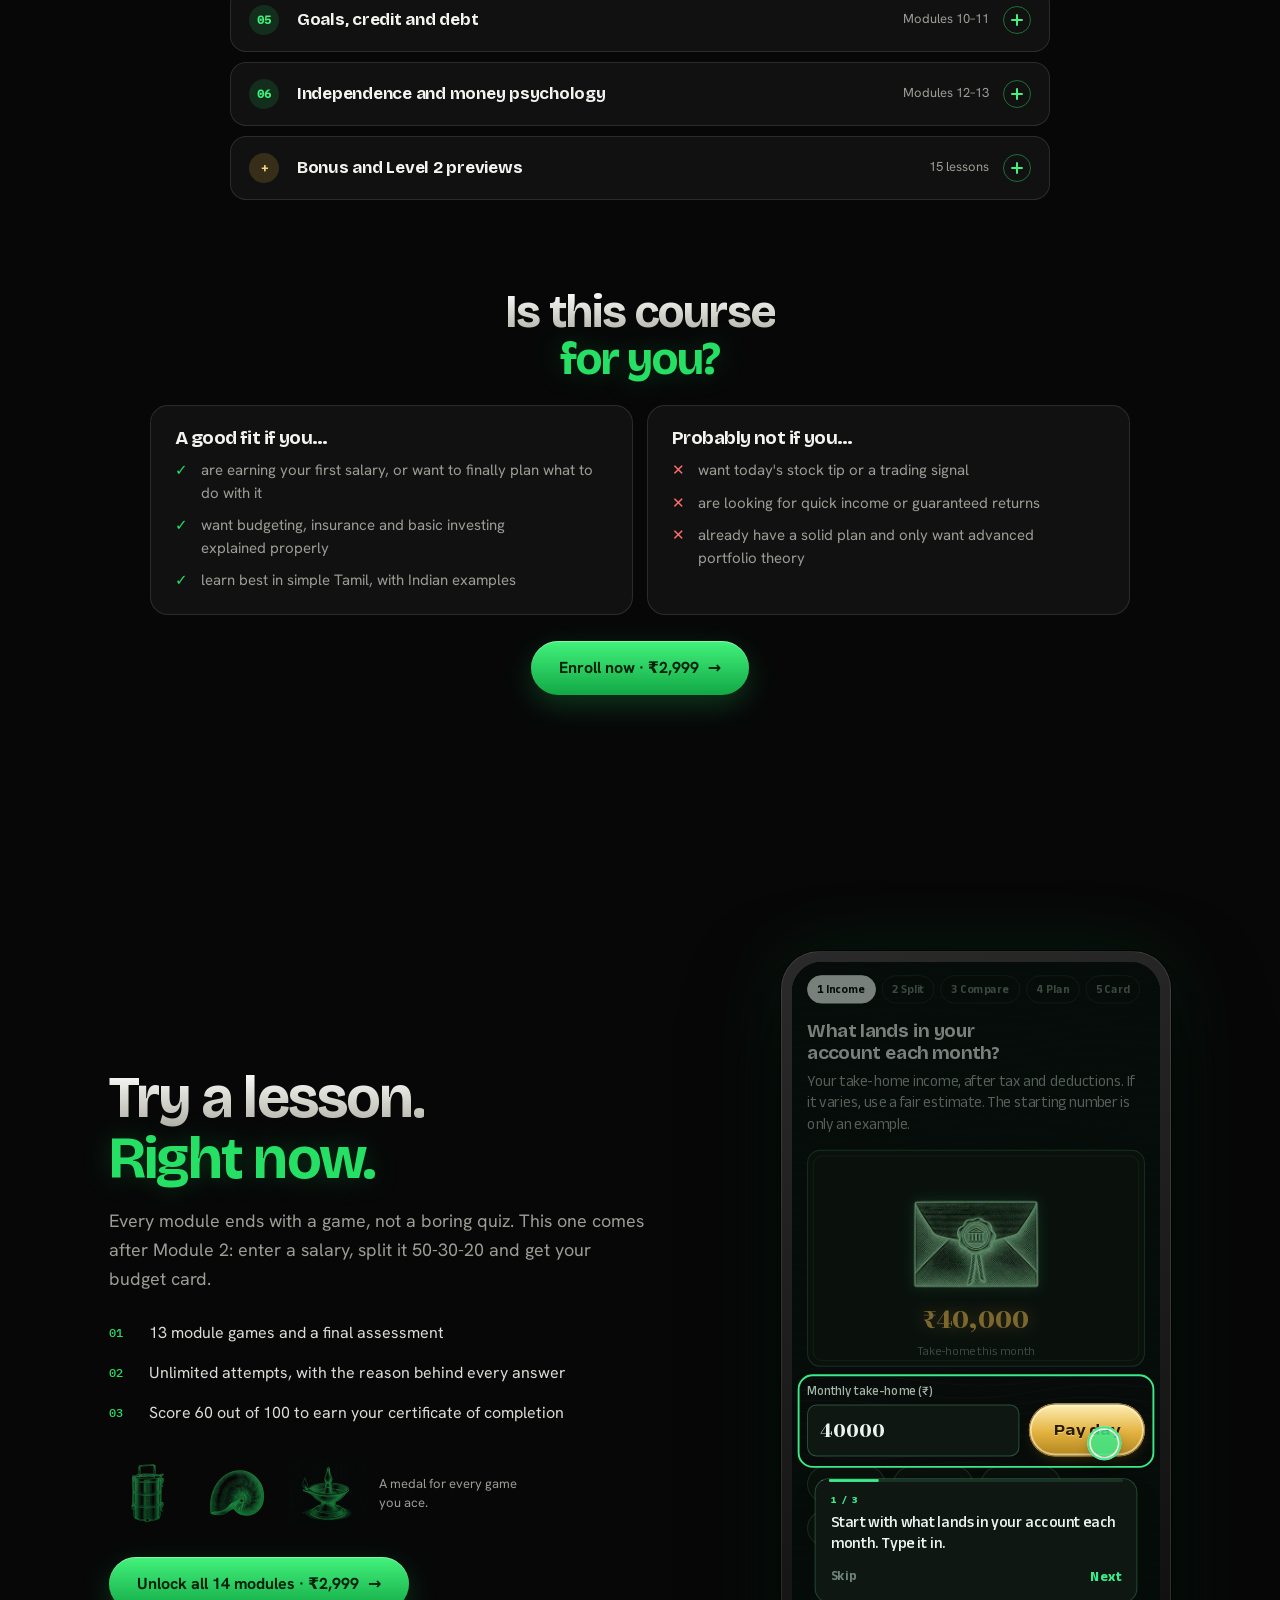
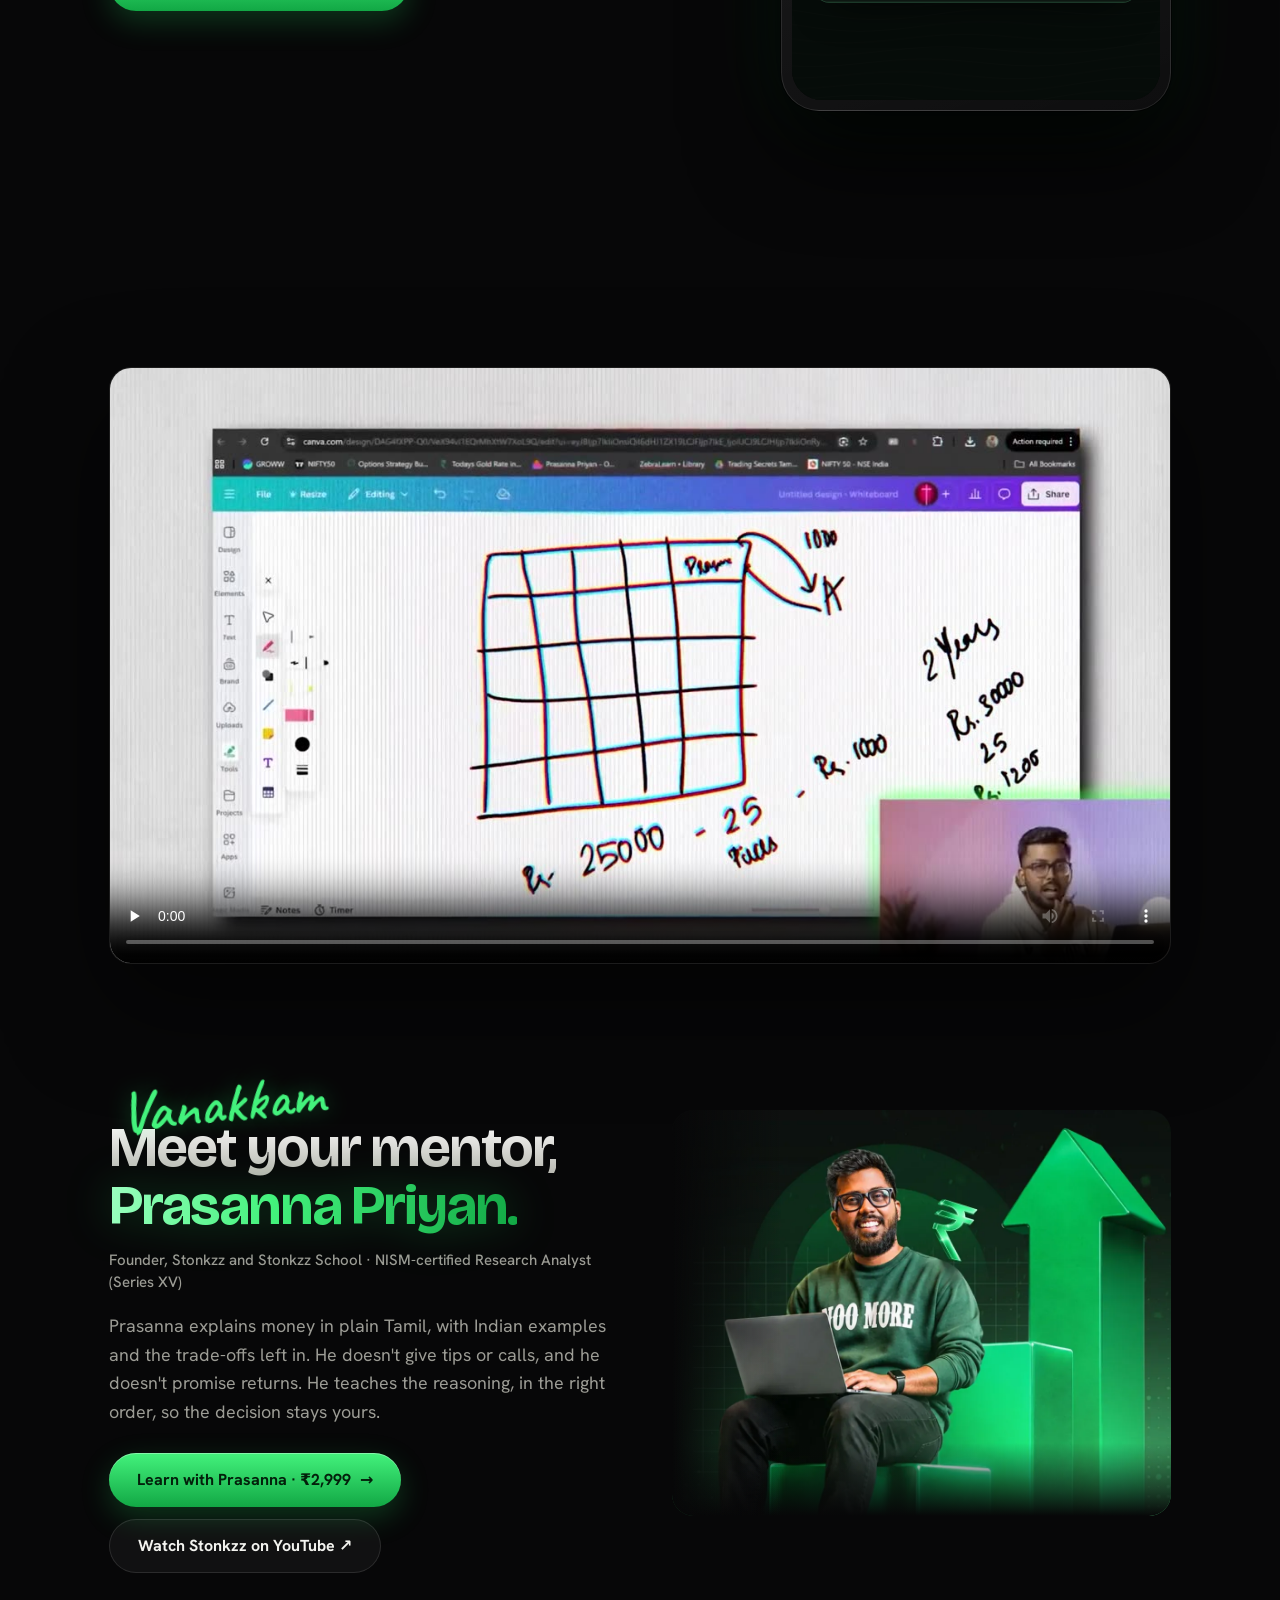
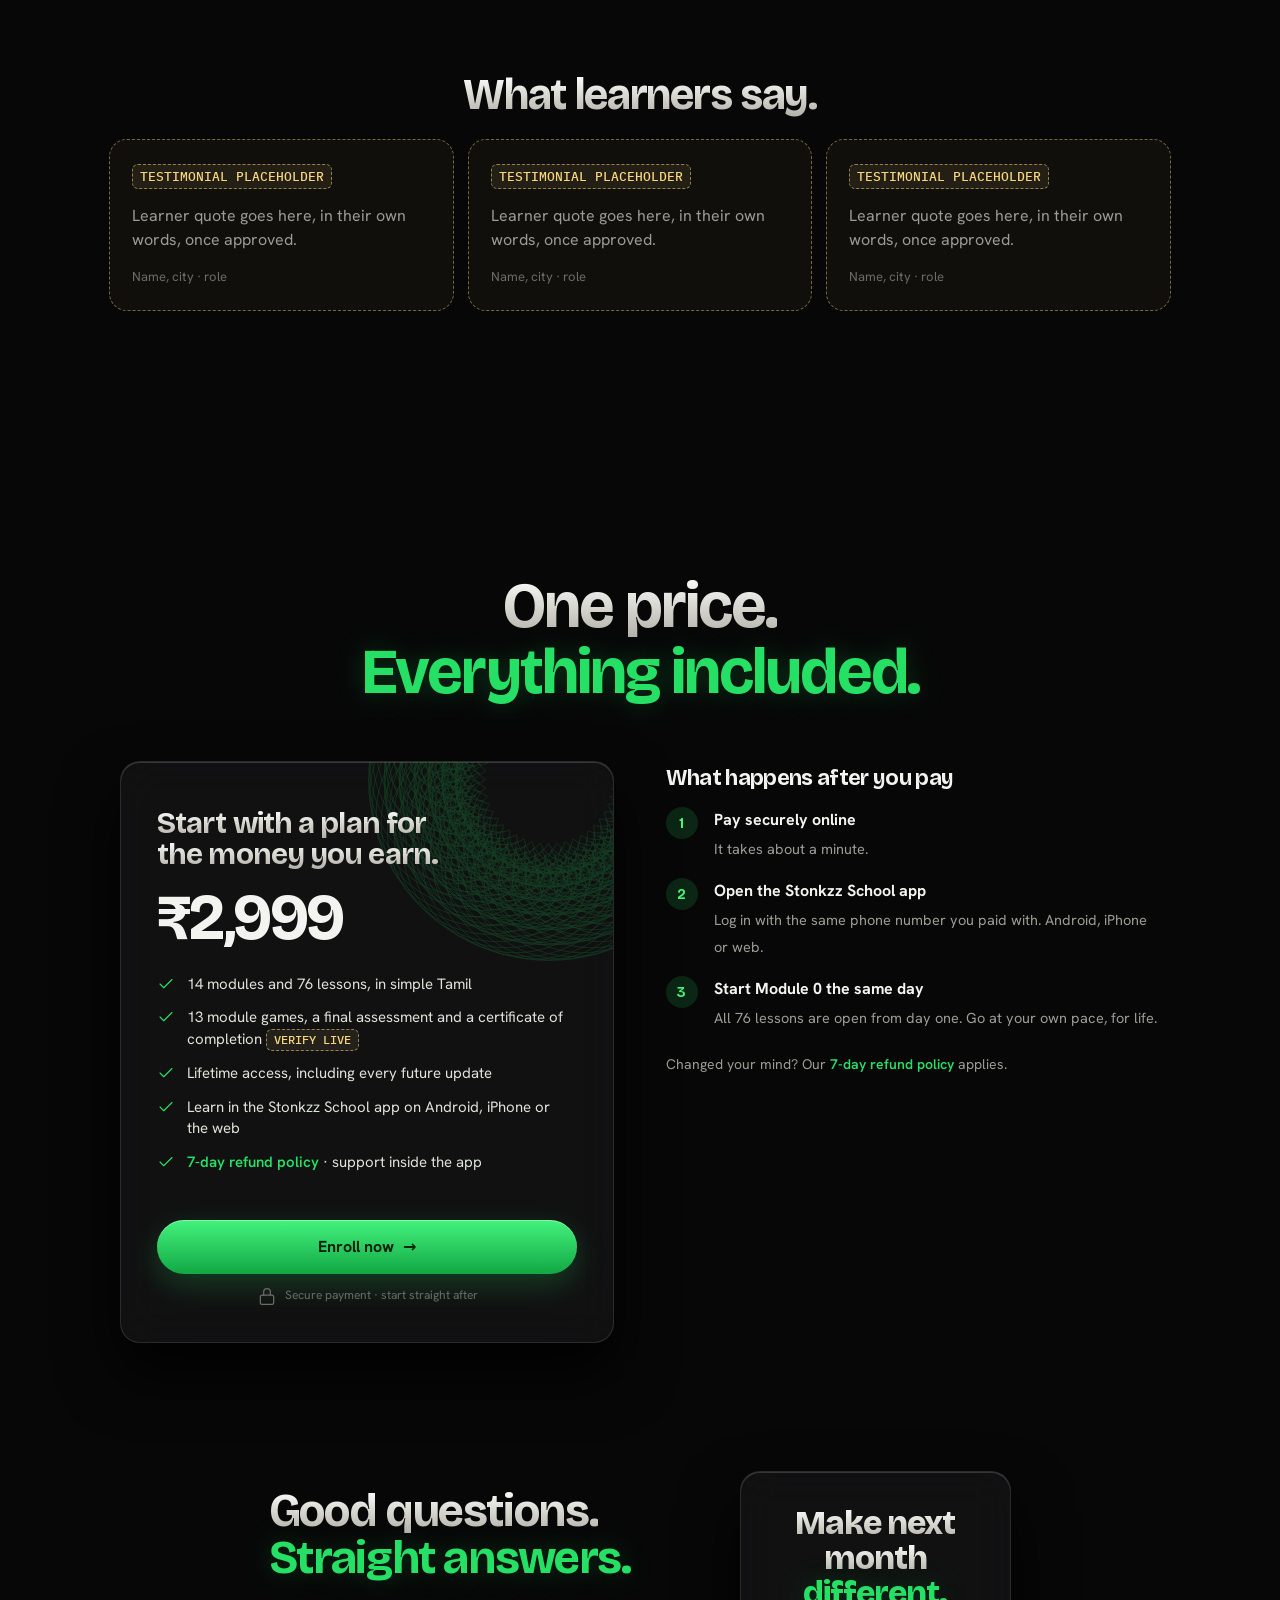
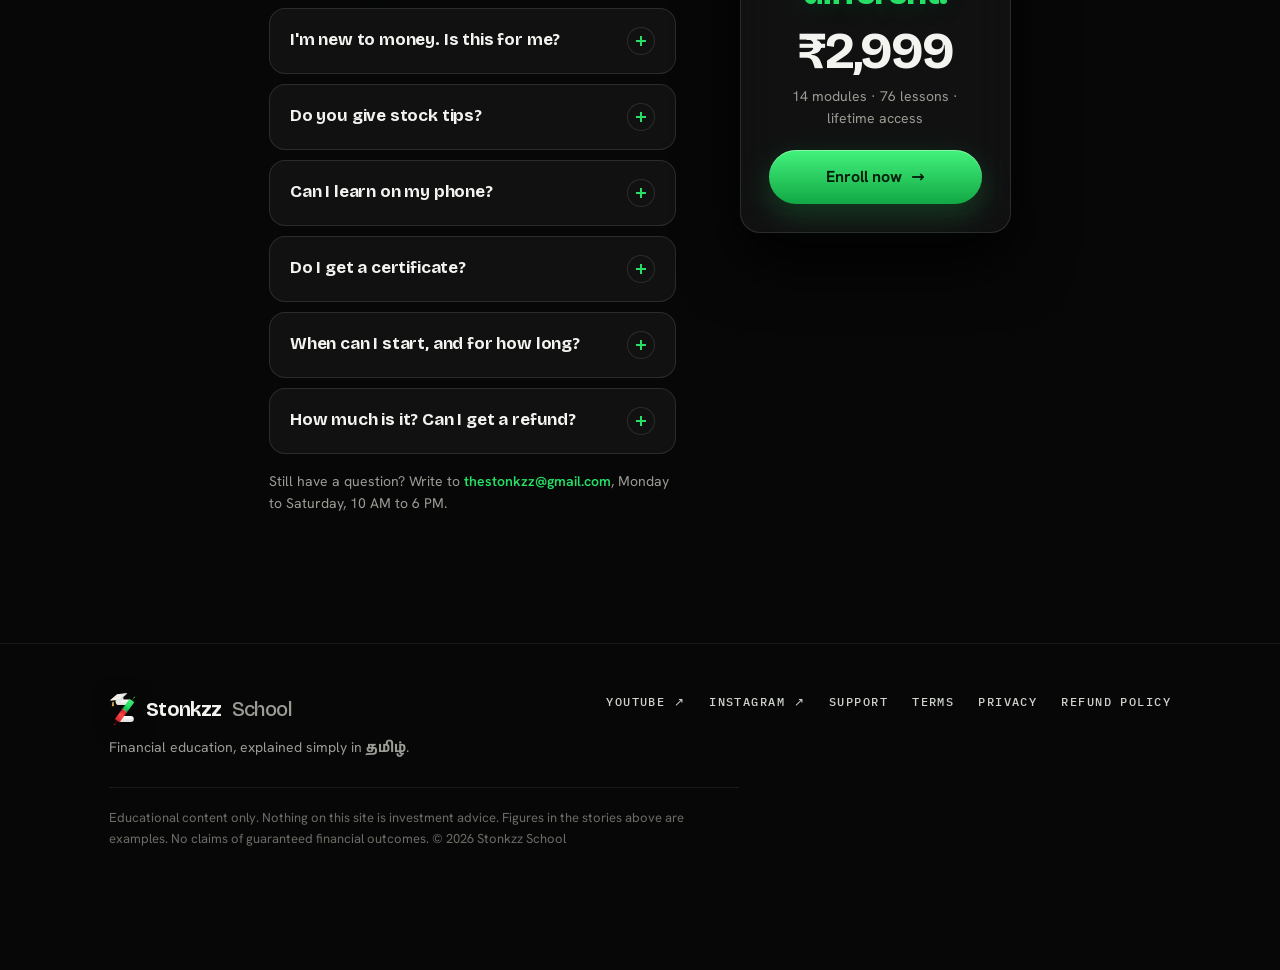
==== commit 6c5071d2: "PF: review fixes (centred card stack on mobile, rail dot-to-dot ending in a gold coin, plus icons on" ====
--- a/personal-finance/index.html
+++ b/personal-finance/index.html
@@ -1093,6 +1093,37 @@
 .journey.green.pfj .rail i{background:linear-gradient(180deg,var(--g-dark),var(--green) 60%,var(--gold-bright))}
 .ph-sec{height:420vh}
 @media (max-width:900px){.ph-sec{height:460vh}}
+
+/* ===== v12 · client-review fixes ===== */
+/* stage boxes show they open */
+.stg summary{grid-template-columns:34px 1fr auto 28px}
+.pl{position:relative;width:28px;height:28px;border-radius:50%;border:1px solid rgba(37,224,101,.45);transition:transform .3s var(--ease),background .3s}
+.pl:before,.pl:after{content:"";position:absolute;left:50%;top:50%;width:12px;height:2px;margin:-1px 0 0 -6px;border-radius:2px;background:var(--g-bright)}
+.pl:after{transform:rotate(90deg);transition:transform .3s var(--ease)}
+.stg[open] .pl{background:rgba(37,224,101,.15);transform:rotate(180deg)}
+.stg[open] .pl:after{transform:rotate(0deg)}
+.stg summary:hover .pl{background:rgba(37,224,101,.12)}
+/* fit heading */
+.fit-h{text-align:center;font-size:clamp(30px,3.6vw,48px);margin:clamp(56px,7vw,88px) 0 22px}
+.fit{margin-top:0}
+/* journey: rail runs dot to dot and ends in a gold coin */
+.pfj .stop.gold-stop .dot.coin-dot{width:34px;height:34px;left:-59px;top:19px;display:grid;place-items:center;font:800 16px/1 var(--title);color:#3a2700;background:radial-gradient(circle at 35% 30%,#FFF1C2,#F6D57E 35%,#E2B23E 65%,#A8781A);border:2px solid #FFE7A3;box-shadow:0 0 0 5px var(--night),0 0 26px rgba(246,213,126,.9)}
+/* game: true phone width, scaled into the frame */
+.phone .screen iframe{position:absolute;left:0;top:0;border:0;transform-origin:0 0;max-width:none}
+.phone .poster:after{background:none}
+/* spacing */
+#enroll{padding-bottom:clamp(40px,5vw,64px)}
+#faq-sec{padding-top:clamp(40px,5vw,64px)}
+#syllabus .c-cta{margin-top:26px}
+@media (max-width:900px){
+  .stg summary{grid-template-columns:30px 1fr 26px;gap:12px}
+  .pl{width:26px;height:26px}
+  .pfj .stop.gold-stop .dot.coin-dot{left:-50px;top:17px}
+  /* end of the phone story: cards stack in the centre */
+  .pop-l,.pop-tl,.pop-br,.pop-r,.pop-tr{--px:0px;--ry:0deg}
+  .pop-l{--py:40px}.pop-r{--py:60px}.pop-tl{--py:80px}.pop-tr{--py:100px}.pop-br{--py:120px}
+  .ph-scene{perspective-origin:50% 55%}
+}
 
 </style>
 <!-- Meta Pixel / GA4: paste the base snippet here. The page fires ViewContent, Lead (Notify me) and InitiateCheckout (Enroll) automatically. -->
@@ -1287,7 +1318,7 @@
       <article class="stop"><span class="dot"></span><img class="j-art" src="assets/map1.webp" alt="" width="80" height="80" loading="lazy"><div class="top"><span class="n">Month 3</span></div><h3>An emergency fund that's real</h3><p>₹21,000 set aside. The next hospital bill or job gap doesn't go on a credit card.</p><p class="out">Stage 1 · Money, income and habits</p></article>
       <article class="stop"><span class="dot"></span><img class="j-art" src="assets/i2.webp" alt="" width="80" height="80" loading="lazy"><div class="top"><span class="n">Month 6</span></div><h3>Your family is covered</h3><p>Term and health insurance chosen because you understand them, not because someone sold them to you.</p><p class="out">Stage 3 · Protection and taxes</p></article>
       <article class="stop"><span class="dot"></span><img class="j-art" src="assets/i3.webp" alt="" width="80" height="80" loading="lazy"><div class="top"><span class="n">Year 1</span></div><h3>No card debt, less tax, a first SIP</h3><p>The card is paid in full every month, tax is planned before March, and your first investment is running.</p><p class="out">Stages 3 to 5 · Taxes, investing, credit</p></article>
-      <article class="stop gold-stop"><span class="dot"></span><img class="j-art" src="assets/map5.webp" alt="" width="80" height="80" loading="lazy"><div class="top"><span class="n">Year 5 · The goal</span></div><h3>Financial stability</h3><p>Savings that keep growing, family protected, no bad debt, and a number on every goal: the house, the wedding, the day work becomes optional.</p><p class="out">Stage 6 · Independence and money psychology</p></article>
+      <article class="stop gold-stop"><span class="dot coin-dot">₹</span><img class="j-art" src="assets/map5.webp" alt="" width="80" height="80" loading="lazy"><div class="top"><span class="n">Year 5 · The goal</span></div><h3>Financial stability</h3><p>Savings that keep growing, family protected, no bad debt, and a number on every goal: the house, the wedding, the day work becomes optional.</p><p class="out">Stage 6 · Independence and money psychology</p></article>
     </div>
     <p class="fine j-note" data-r>Figures are an example based on a ₹35,000 take-home salary. Your numbers will be your own.</p>
     <div class="c-cta" data-r><a class="btn btn-green" href="#enroll" data-enroll>Start with Month 1 · ₹2,999 <span class="arw">→</span></a></div>
@@ -1310,7 +1341,8 @@
       </div>
       <p class="sph-tip">Drag to spin</p>
     </div>
-    <div class="stages-acc" data-r><details class="stg" open><summary><span class="sn">01</span><span class="st">Money, income and habits</span><span class="sm">Modules 0–2</span></summary><div class="sb"><p>Banking, good and bad debt, a salary budget, an emergency fund.</p><p class="out">Outline your own monthly money plan</p></div></details><details class="stg"><summary><span class="sn">02</span><span class="st">Inflation and compounding</span><span class="sm">Modules 3–4</span></summary><div class="sb"><p>Time value of money, the Rule of 72, and why starting early matters.</p><p class="out">Work out what time does to your money</p></div></details><details class="stg"><summary><span class="sn">03</span><span class="st">Protection and taxes</span><span class="sm">Modules 5–6</span></summary><div class="sb"><p>Life and health insurance, Indian income tax, how investments are taxed.</p><p class="out">Know what to ask before you buy a policy</p></div></details><details class="stg"><summary><span class="sn">04</span><span class="st">Investing foundations</span><span class="sm">Modules 7–9</span></summary><div class="sb"><p>Saving vs investing, asset classes, allocation, diversification.</p><p class="out">Match an investment to a goal and a risk level</p></div></details><details class="stg"><summary><span class="sn">05</span><span class="st">Goals, credit and debt</span><span class="sm">Modules 10–11</span></summary><div class="sb"><p>Goal planning, credit cards, CIBIL, and getting out of debt.</p><p class="out">Turn a goal into a monthly saving number</p></div></details><details class="stg"><summary><span class="sn">06</span><span class="st">Independence and money psychology</span><span class="sm">Modules 12–13</span></summary><div class="sb"><p>FIRE, why smart people make poor money choices, discipline.</p><p class="out">Calculate your own FIRE number</p></div></details><details class="stg bonus"><summary><span class="sn">+</span><span class="st">Bonus and Level 2 previews</span><span class="sm">15 lessons</span></summary><div class="sb"><p>Powerful Financial Habits (3 lessons), plus 12 preview lessons from Mutual Funds, Stock Market and Options.</p></div></details></div>
+    <div class="stages-acc" data-r><details class="stg" open><summary><span class="sn">01</span><span class="st">Money, income and habits</span><span class="sm">Modules 0–2</span><i class="pl" aria-hidden="true"></i></summary><div class="sb"><p>Banking, good and bad debt, a salary budget, an emergency fund.</p><p class="out">Outline your own monthly money plan</p></div></details><details class="stg"><summary><span class="sn">02</span><span class="st">Inflation and compounding</span><span class="sm">Modules 3–4</span><i class="pl" aria-hidden="true"></i></summary><div class="sb"><p>Time value of money, the Rule of 72, and why starting early matters.</p><p class="out">Work out what time does to your money</p></div></details><details class="stg"><summary><span class="sn">03</span><span class="st">Protection and taxes</span><span class="sm">Modules 5–6</span><i class="pl" aria-hidden="true"></i></summary><div class="sb"><p>Life and health insurance, Indian income tax, how investments are taxed.</p><p class="out">Know what to ask before you buy a policy</p></div></details><details class="stg"><summary><span class="sn">04</span><span class="st">Investing foundations</span><span class="sm">Modules 7–9</span><i class="pl" aria-hidden="true"></i></summary><div class="sb"><p>Saving vs investing, asset classes, allocation, diversification.</p><p class="out">Match an investment to a goal and a risk level</p></div></details><details class="stg"><summary><span class="sn">05</span><span class="st">Goals, credit and debt</span><span class="sm">Modules 10–11</span><i class="pl" aria-hidden="true"></i></summary><div class="sb"><p>Goal planning, credit cards, CIBIL, and getting out of debt.</p><p class="out">Turn a goal into a monthly saving number</p></div></details><details class="stg"><summary><span class="sn">06</span><span class="st">Independence and money psychology</span><span class="sm">Modules 12–13</span><i class="pl" aria-hidden="true"></i></summary><div class="sb"><p>FIRE, why smart people make poor money choices, discipline.</p><p class="out">Calculate your own FIRE number</p></div></details><details class="stg bonus"><summary><span class="sn">+</span><span class="st">Bonus and Level 2 previews</span><span class="sm">15 lessons</span><i class="pl" aria-hidden="true"></i></summary><div class="sb"><p>Powerful Financial Habits (3 lessons), plus 12 preview lessons from Mutual Funds, Stock Market and Options.</p></div></details></div>
+    <h2 class="fit-h" data-r><span class="silver">Is this course</span> <span class="pay">for you?</span></h2>
     <div class="fit" data-r>
       <div class="fit-y"><h3>A good fit if you…</h3><ul><li>are earning your first salary, or want to finally plan what to do with it</li><li>want budgeting, insurance and basic investing explained properly</li><li>learn best in simple Tamil, with Indian examples</li></ul></div>
       <div class="fit-n"><h3>Probably not if you…</h3><ul><li>want today's stock tip or a trading signal</li><li>are looking for quick income or guaranteed returns</li><li>already have a solid plan and only want advanced portfolio theory</li></ul></div>
@@ -1346,7 +1378,6 @@
       <div class="screen">
         <button type="button" class="poster" data-game="play/budget-builder/index.html?mode=play&amp;chrome=none&amp;theme=dark&amp;sound=0" data-title="Budget Builder, the Module 2 game from Personal Finance Mastery" aria-label="Play Budget Builder, the Module 2 game">
           <img src="assets/game-poster.webp" alt="" width="390" height="760" loading="lazy">
-          <span class="cap"><span class="tag green" style="margin-bottom:10px">Tap to play</span><small>Module 2 game</small><b>Budget Builder</b></span>
         </button>
       </div>
       <span class="loading">Loading the game…</span>
@@ -1673,6 +1704,10 @@
   /* ---------- nav solid + progress + pill + journey ---------- */
   var nav = $('.nav'), prog = $('.progress'), pill = $('.pill'), hero = $('.hero'), buy = $('#enroll');
   var rail = $('.journey .rail i'), stops = $$('.journey .stop'), journey = $('.journey');
+  function railFit(){ if(!journey || !stops.length) return; var R = $('.rail', journey), d0 = $('.dot', stops[0]), d1 = $('.dot', stops[stops.length - 1]); if(!R || !d0) return;
+    var jr = journey.getBoundingClientRect(), a = d0.getBoundingClientRect(), z = d1.getBoundingClientRect();
+    R.style.top = (a.top + a.height / 2 - jr.top) + 'px'; R.style.bottom = 'auto'; R.style.height = (z.top + z.height / 2 - a.top - a.height / 2) + 'px'; }
+  railFit(); addEventListener('resize', railFit); addEventListener('load', railFit);
   function onScroll(){
     var d = document.documentElement, y = d.scrollTop || document.body.scrollTop, max = d.scrollHeight - d.clientHeight;
     if(nav) nav.classList.toggle('solid', y > 30);
@@ -1763,18 +1798,24 @@
     });
   });
 
-  /* ---------- the real module game ---------- */
+  /* ---------- the real module game: loads by itself near view, drawn at true phone width and scaled into the frame ---------- */
+  var GW = 390;
+  function fitGame(scr){ var f = $('iframe', scr); if(!f) return; var k = scr.clientWidth / GW; f.style.width = GW + 'px'; f.style.height = (scr.clientHeight / k) + 'px'; f.style.transform = 'scale(' + k.toFixed(4) + ')'; }
+  function loadGame(b, focus){
+    if(b.dataset.loaded) return; b.dataset.loaded = 1;
+    var phone = b.closest('.phone'), scr = $('.screen', phone);
+    phone.classList.add('busy');
+    var f = document.createElement('iframe');
+    f.src = b.getAttribute('data-game'); f.title = b.getAttribute('data-title') || 'Course game'; f.setAttribute('allow', 'autoplay'); f.setAttribute('scrolling', 'no');
+    f.addEventListener('load', function(){ phone.classList.remove('busy'); });
+    scr.innerHTML = ''; scr.appendChild(f); fitGame(scr); if(focus) f.focus();
+    track('ViewContent', {content_name: C.course + ' – game'});
+  }
   $$('[data-game]').forEach(function(b){
-    b.addEventListener('click', function(){
-      var phone = b.closest('.phone'), scr = $('.screen', phone);
-      phone.classList.add('busy');
-      var f = document.createElement('iframe');
-      f.src = b.getAttribute('data-game'); f.title = b.getAttribute('data-title') || 'Course game'; f.setAttribute('allow', 'autoplay');
-      f.addEventListener('load', function(){ phone.classList.remove('busy'); });
-      scr.innerHTML = ''; scr.appendChild(f); f.focus();
-      track('ViewContent', {content_name: C.course + ' – game'});
-    });
+    b.addEventListener('click', function(){ loadGame(b, true); });
+    if('IntersectionObserver' in window){ var gio = new IntersectionObserver(function(es){ if(es[0].isIntersecting){ loadGame(b, false); gio.disconnect(); } }, {rootMargin:'300px 0px'}); gio.observe(b); }
   });
+  addEventListener('resize', function(){ $$('.phone .screen').forEach(fitGame); });
   var after = $('.after-play');
   addEventListener('message', function(e){
     var m = e.data; if(typeof m === 'string'){ try{ m = JSON.parse(m); }catch(x){ return; } }
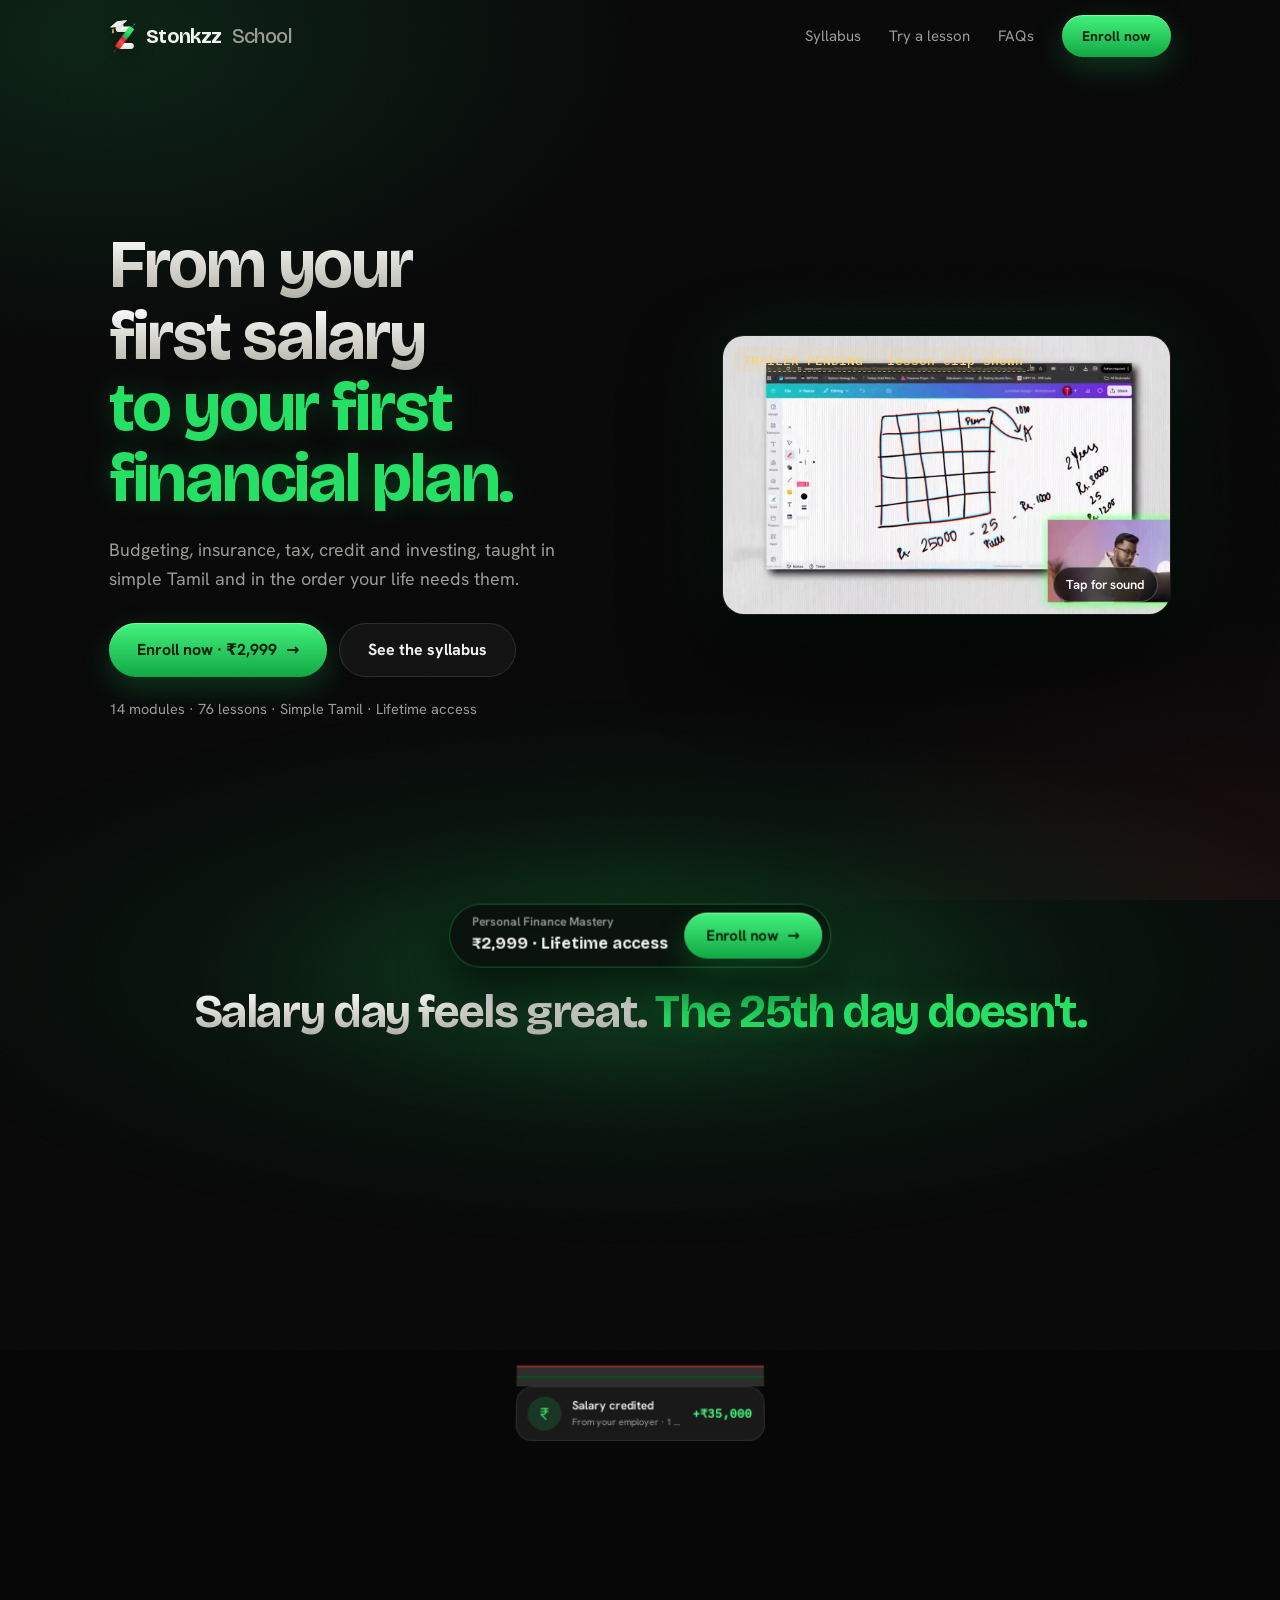
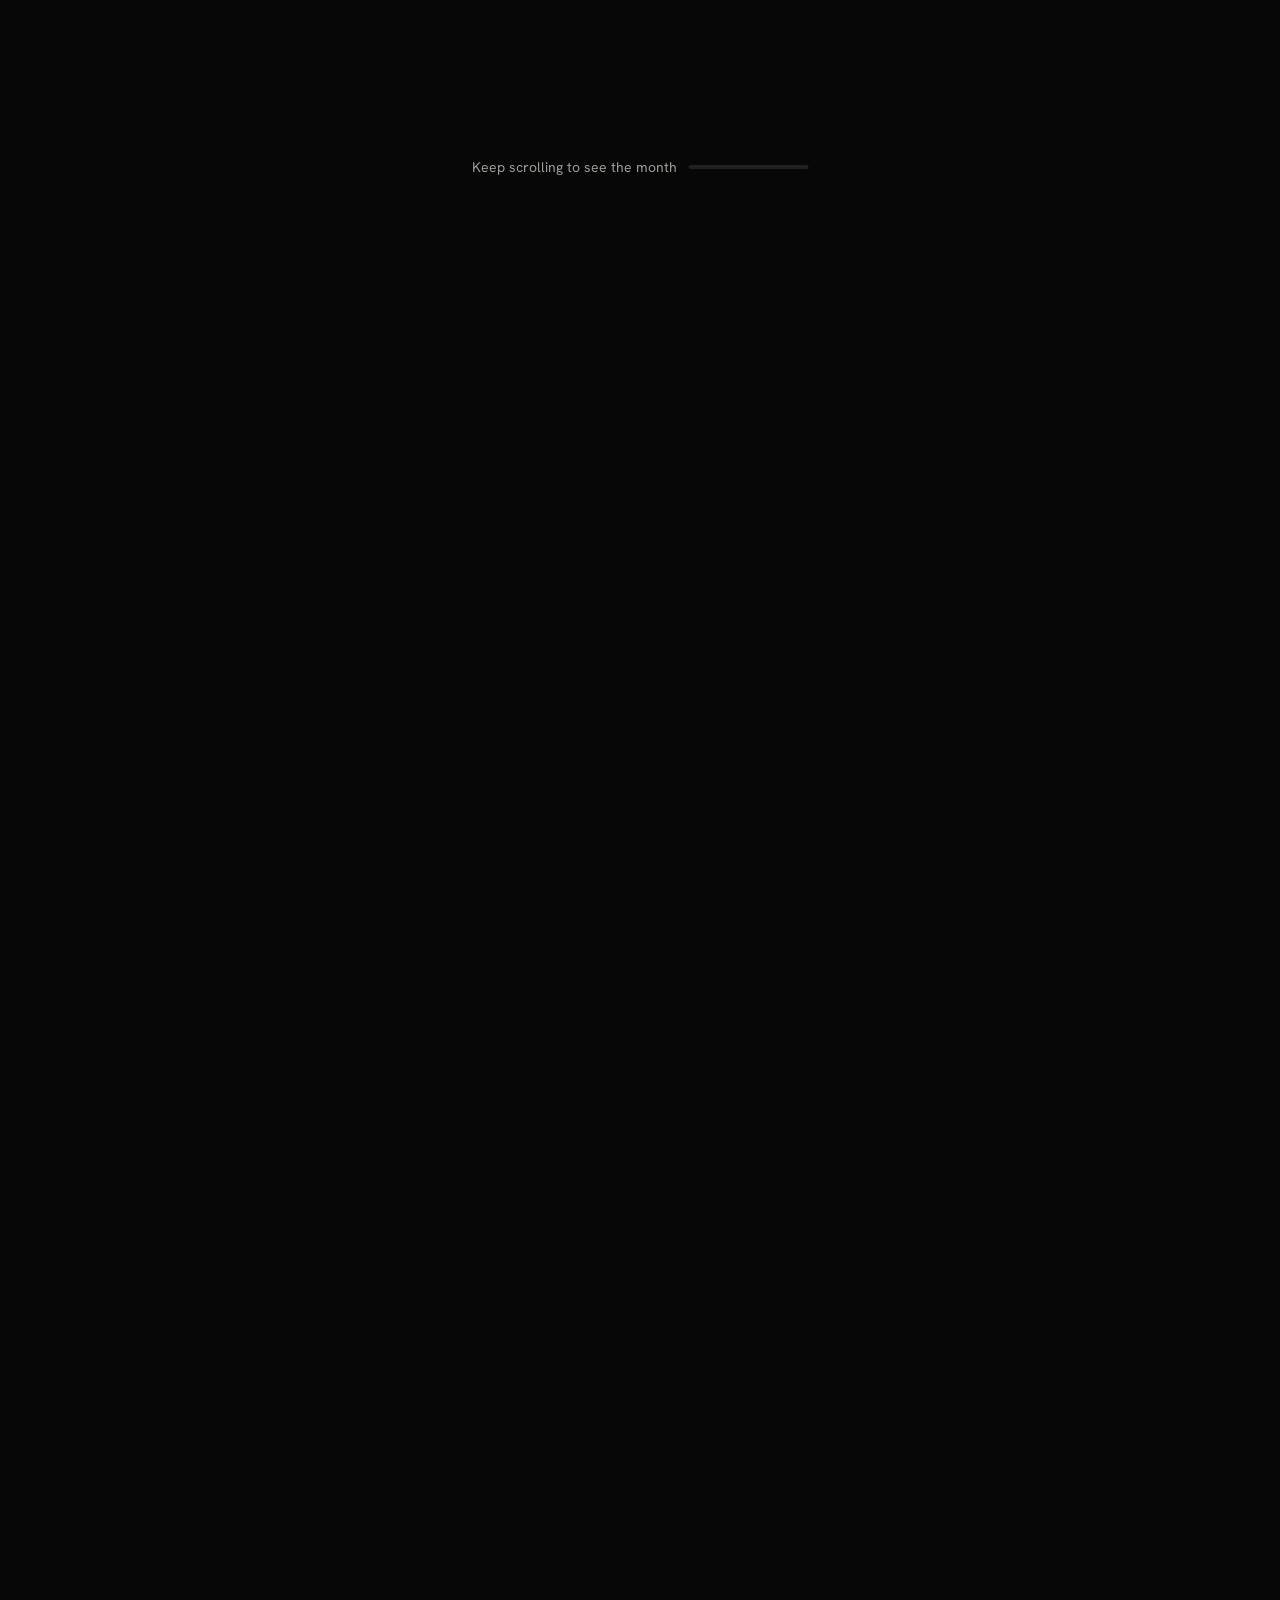
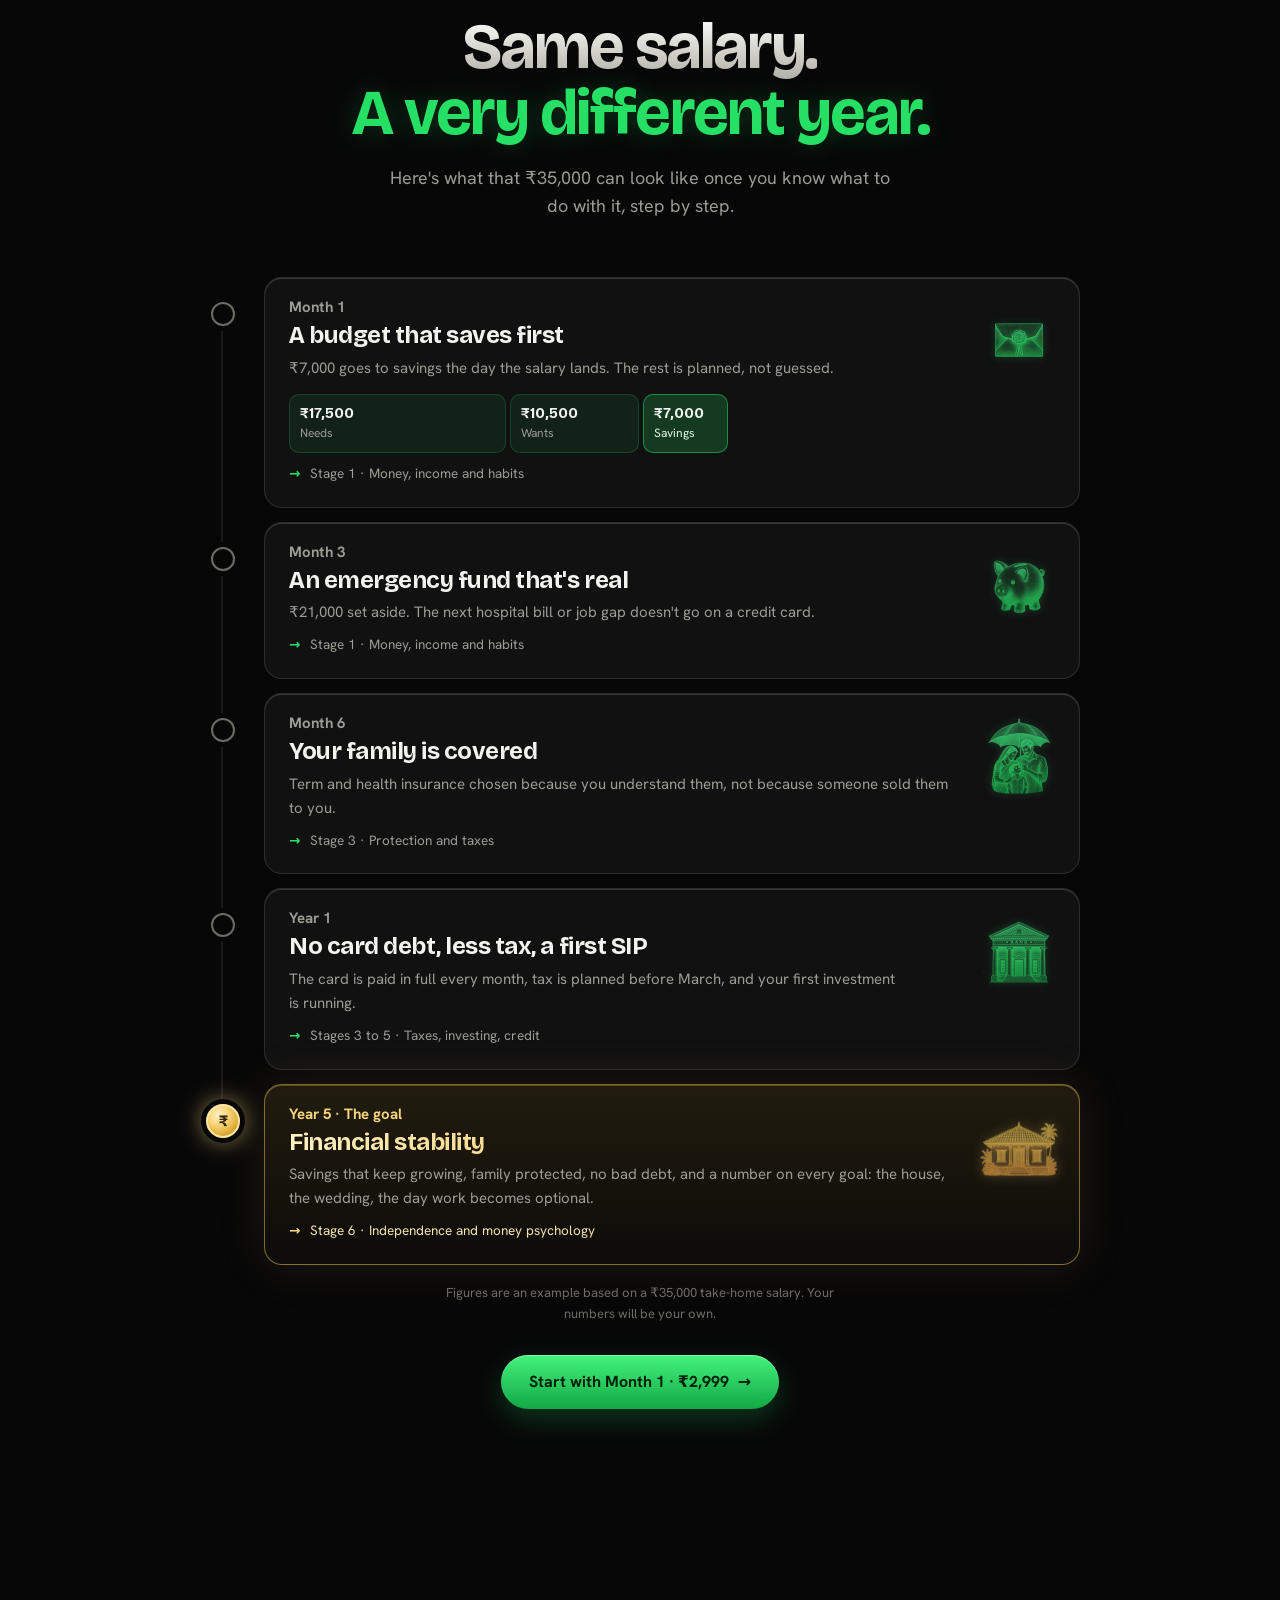
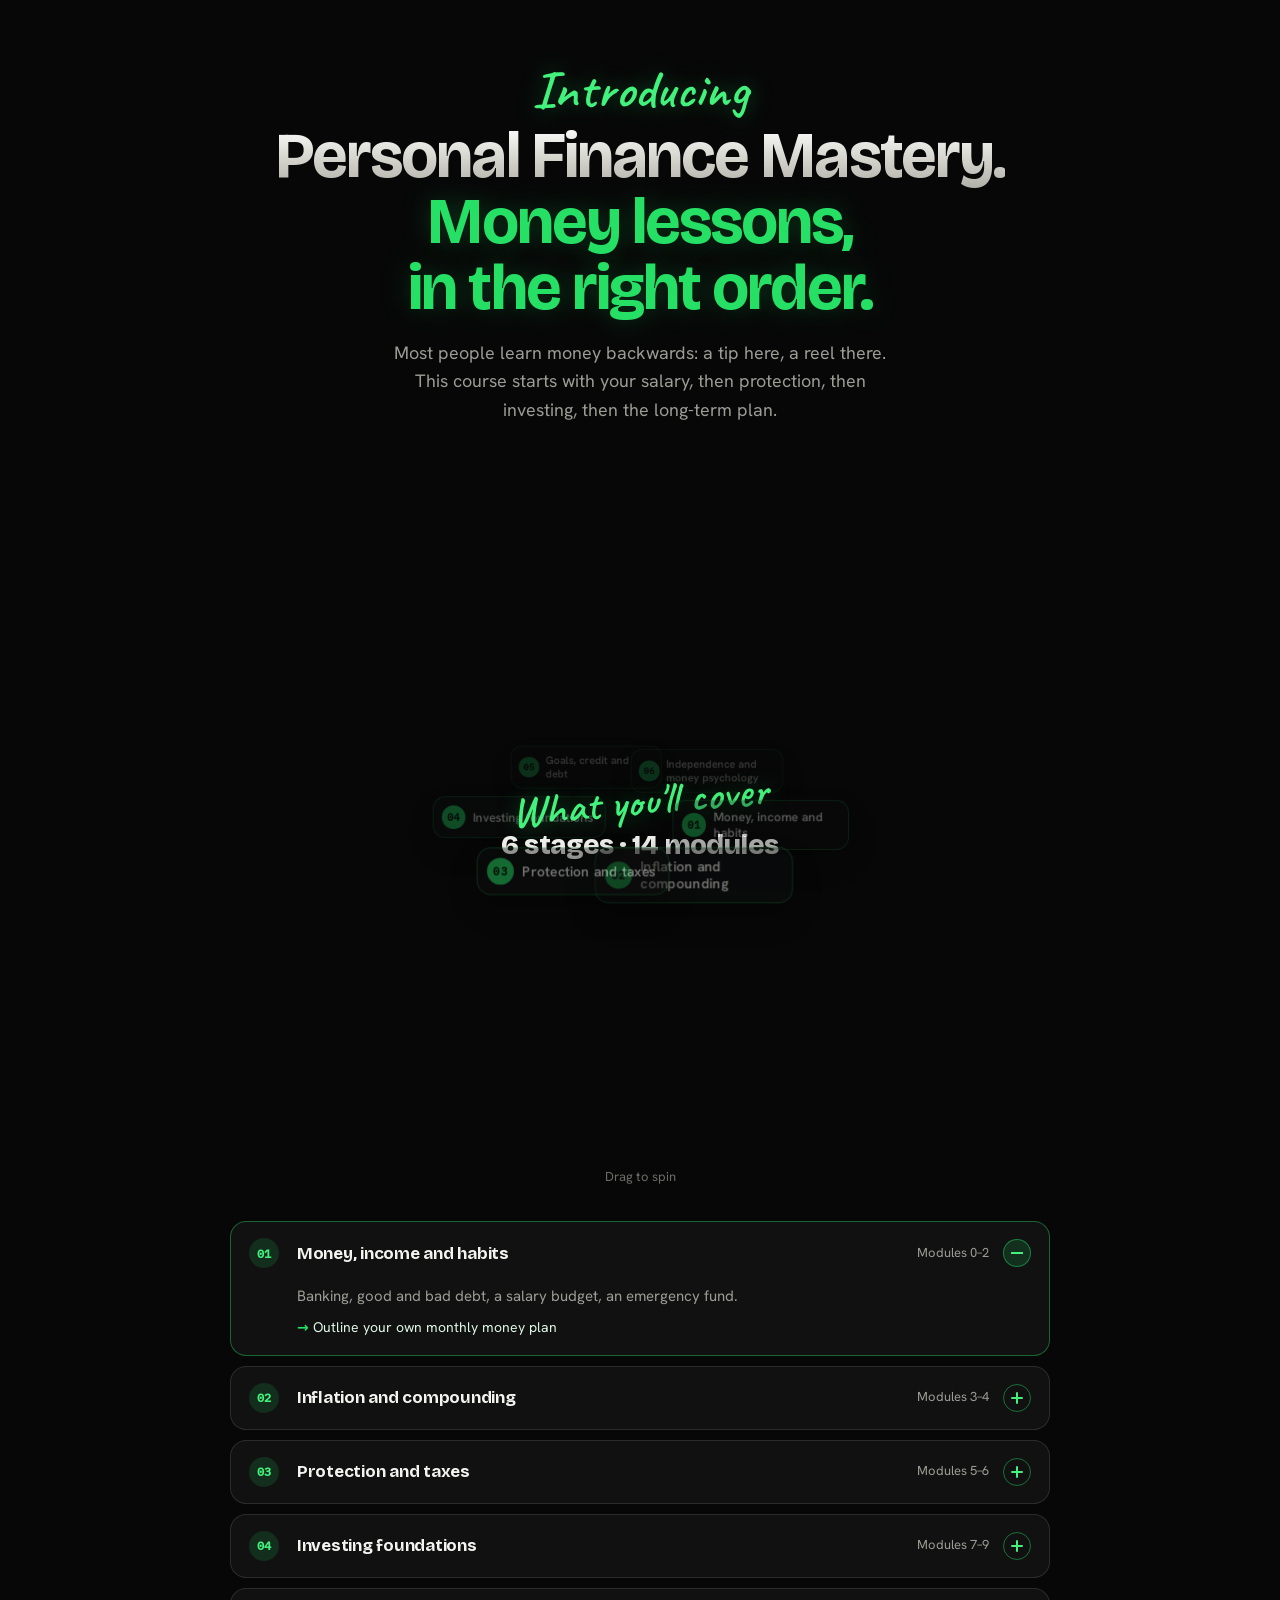
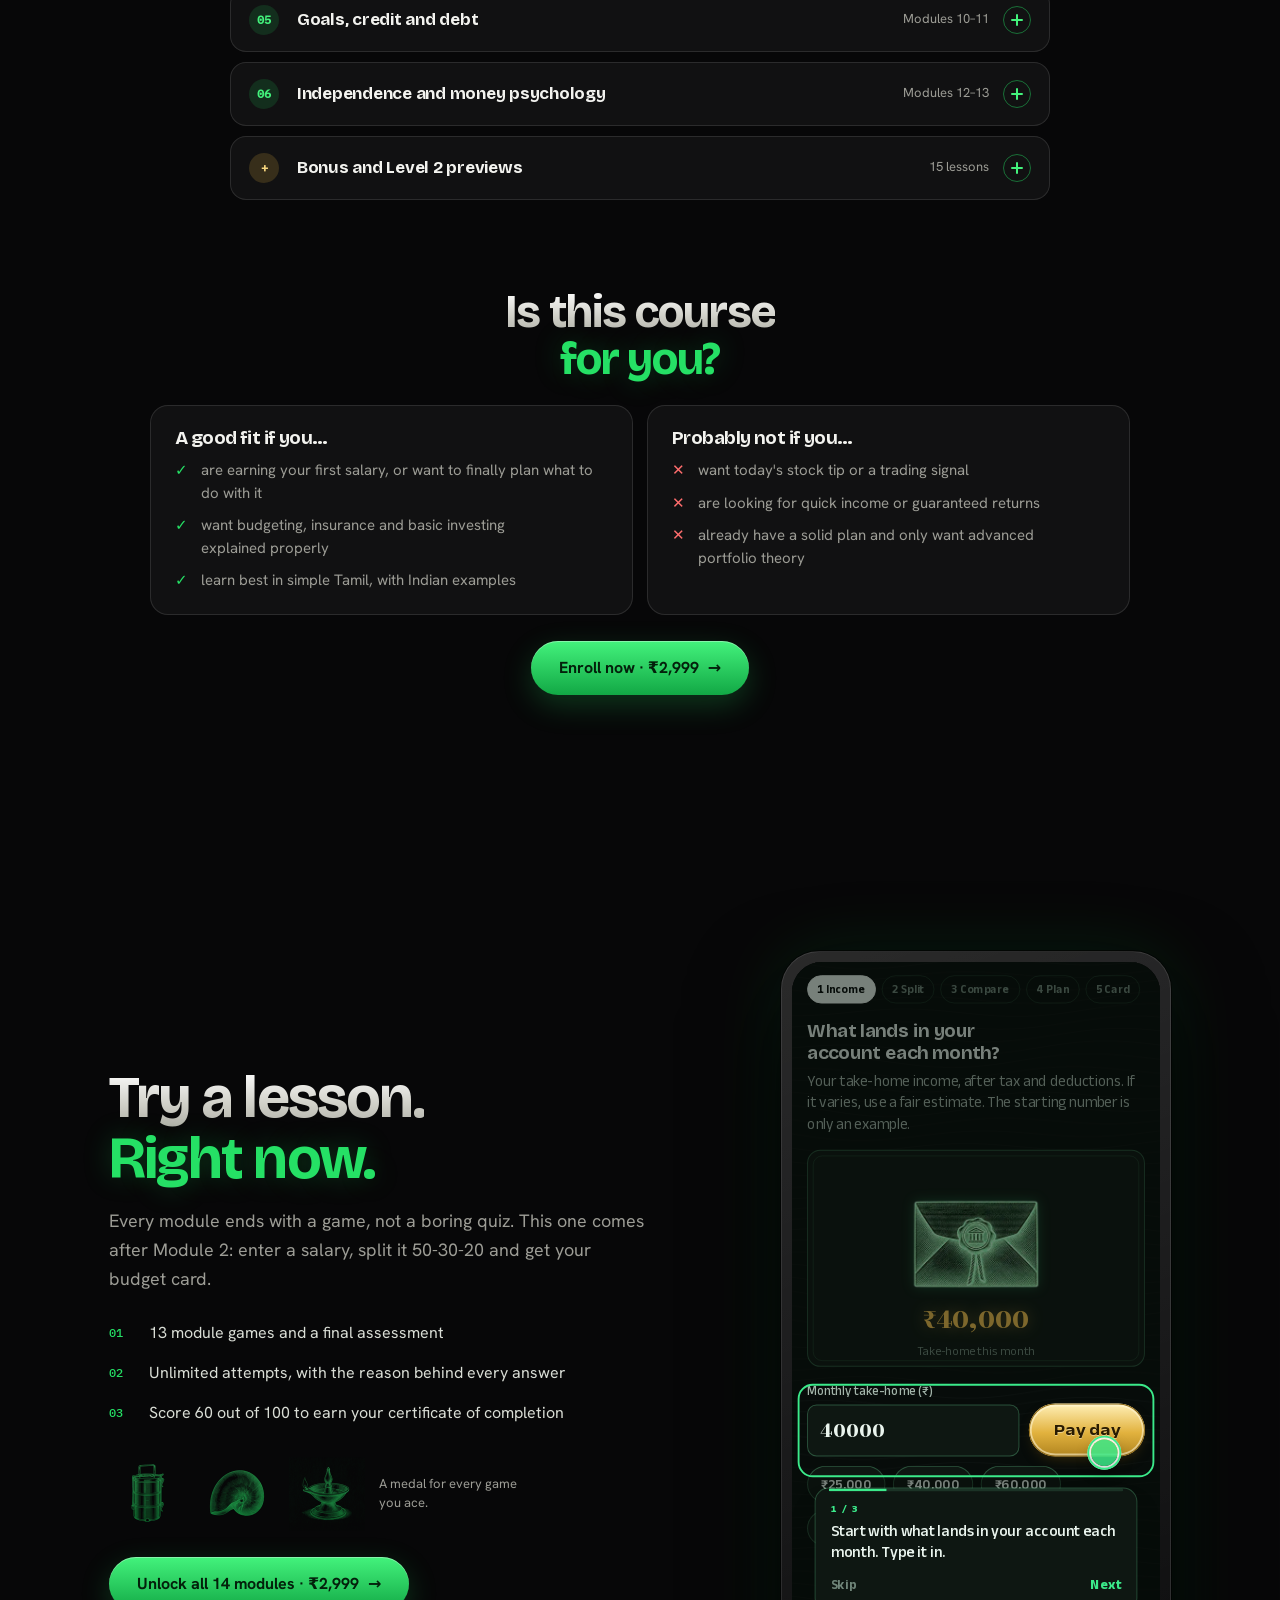
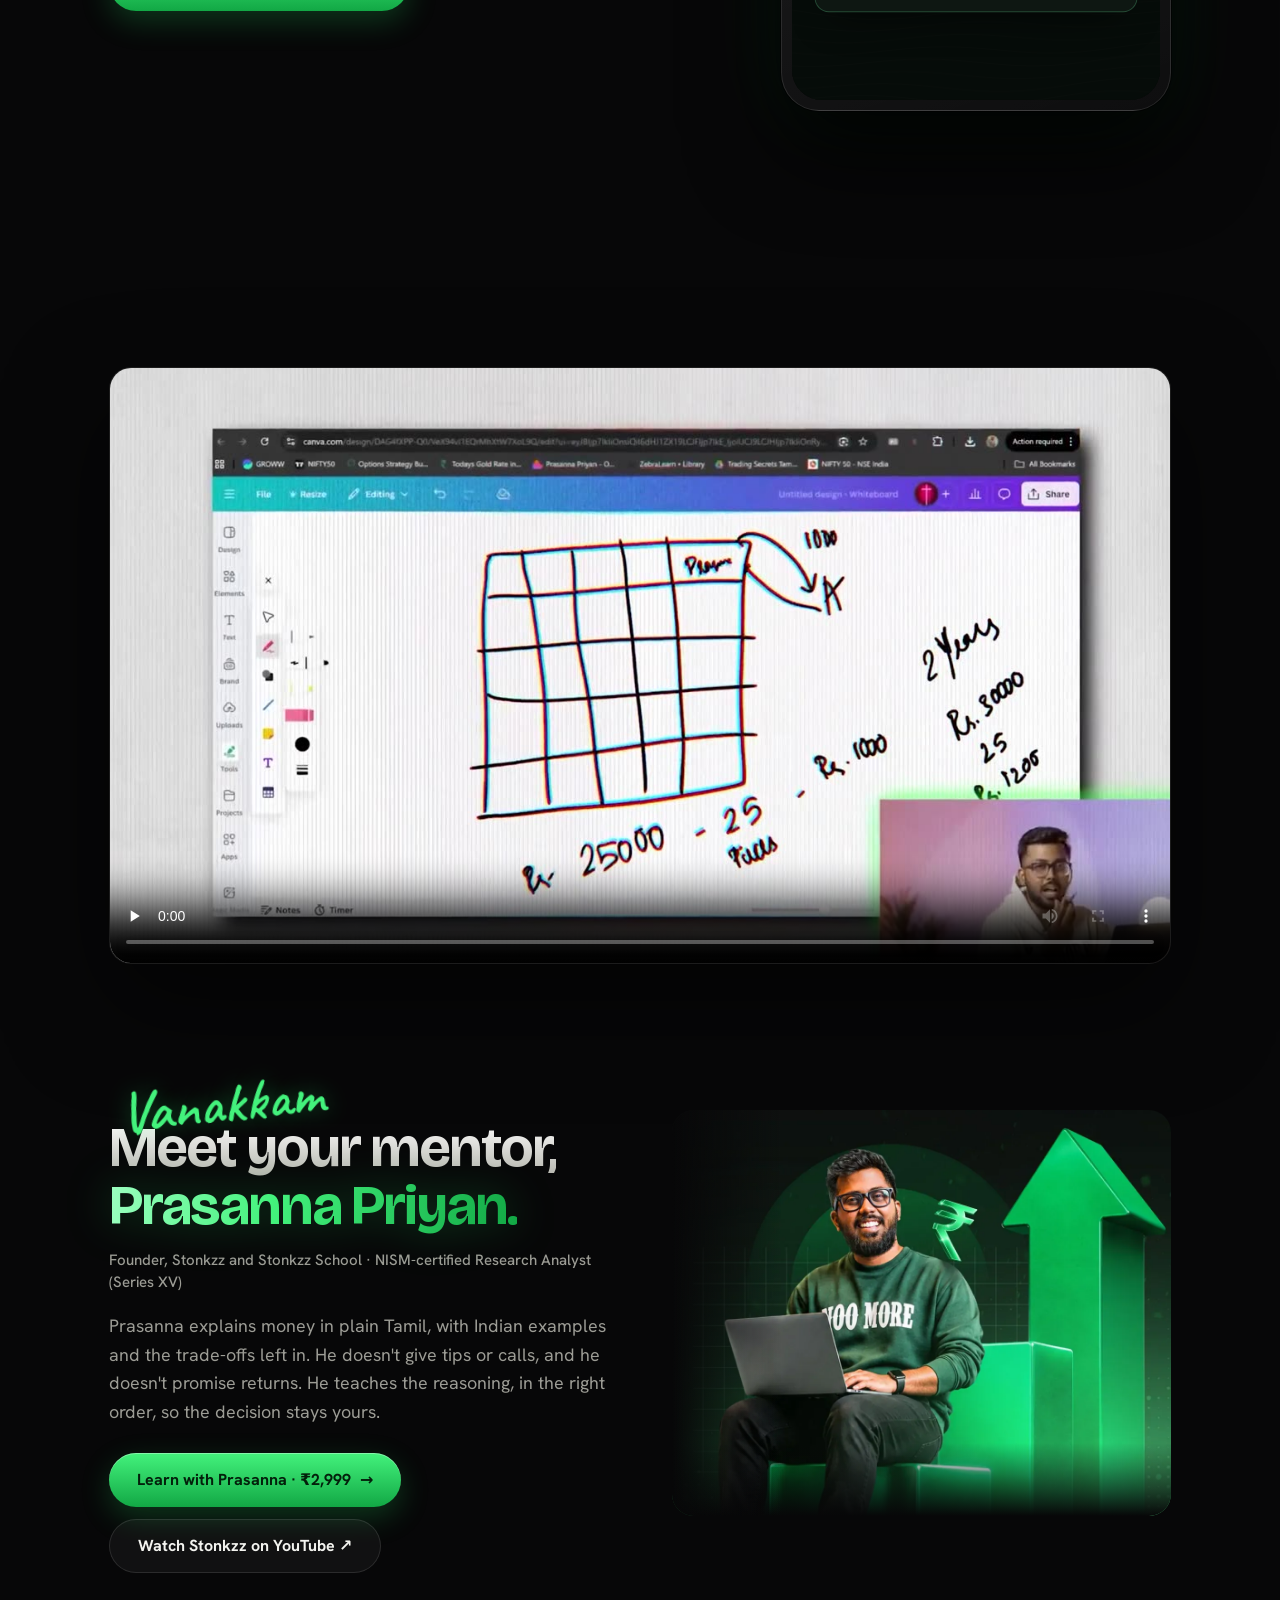
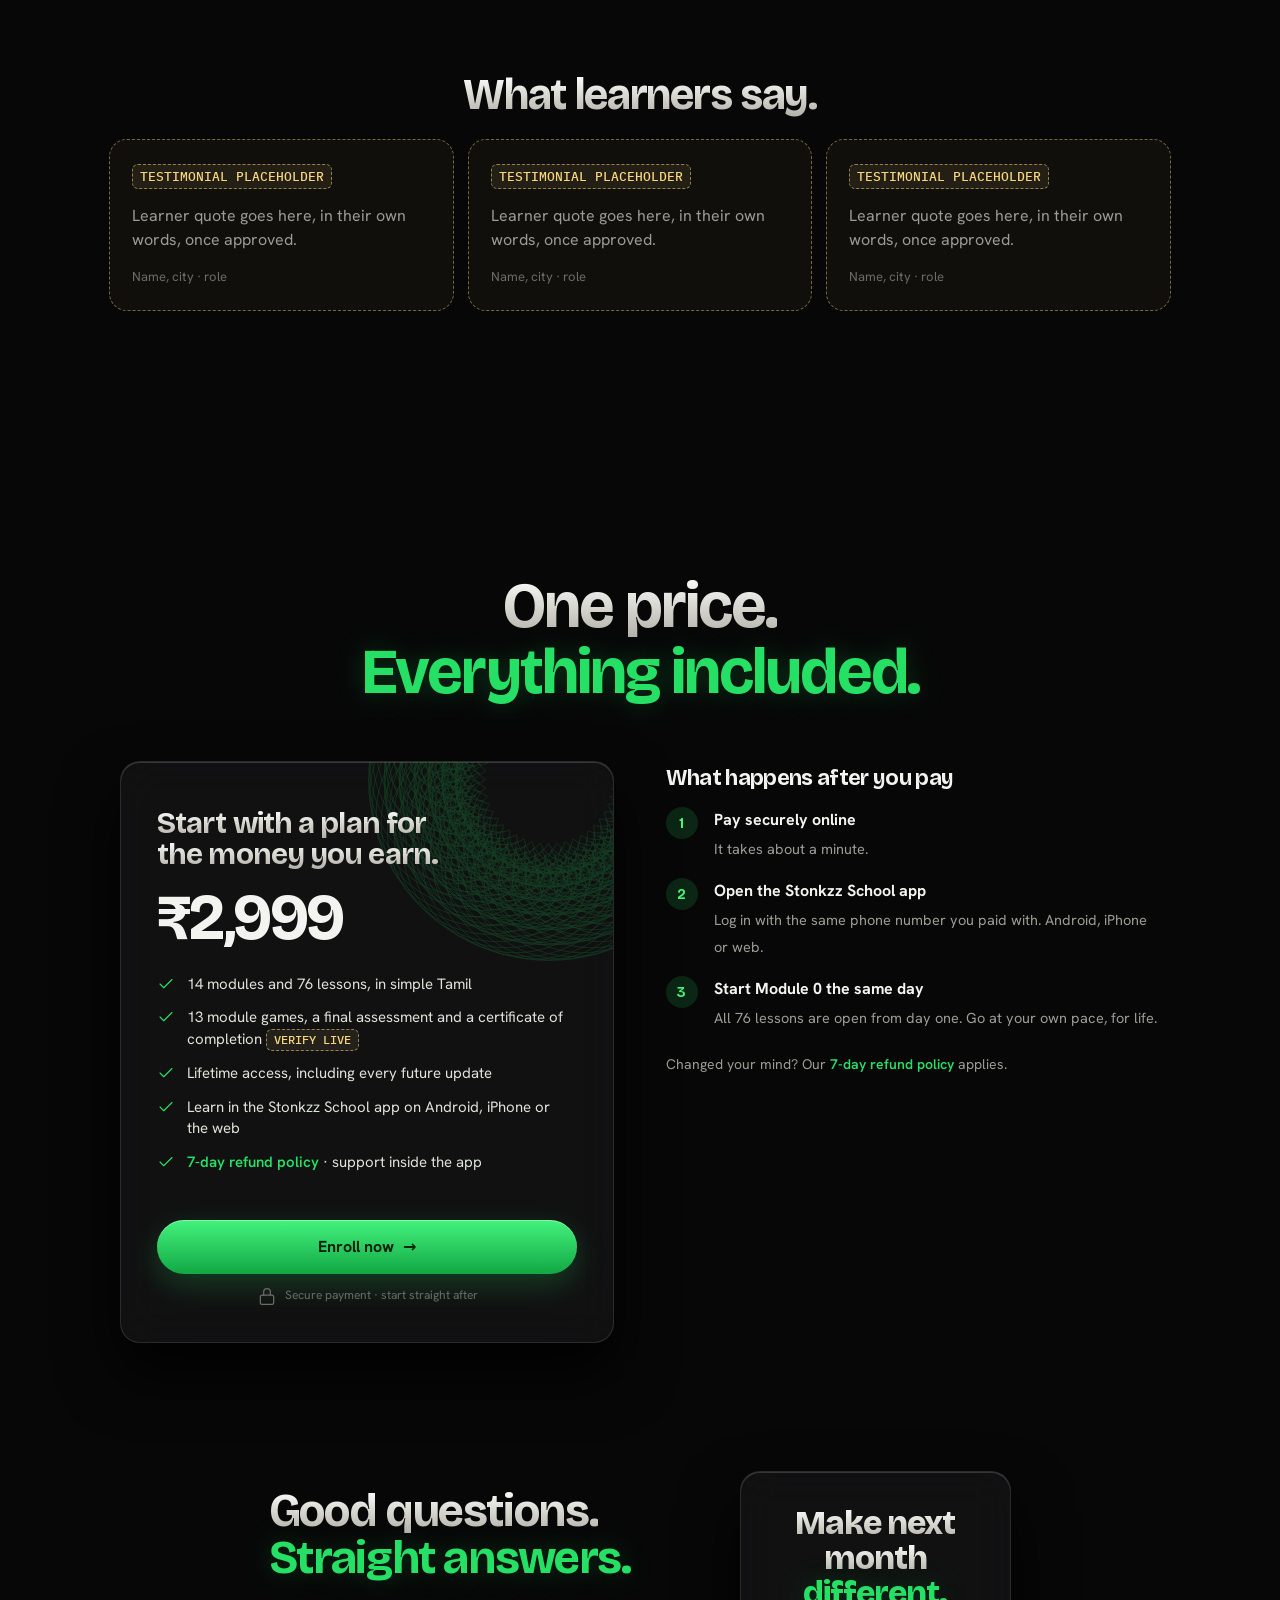
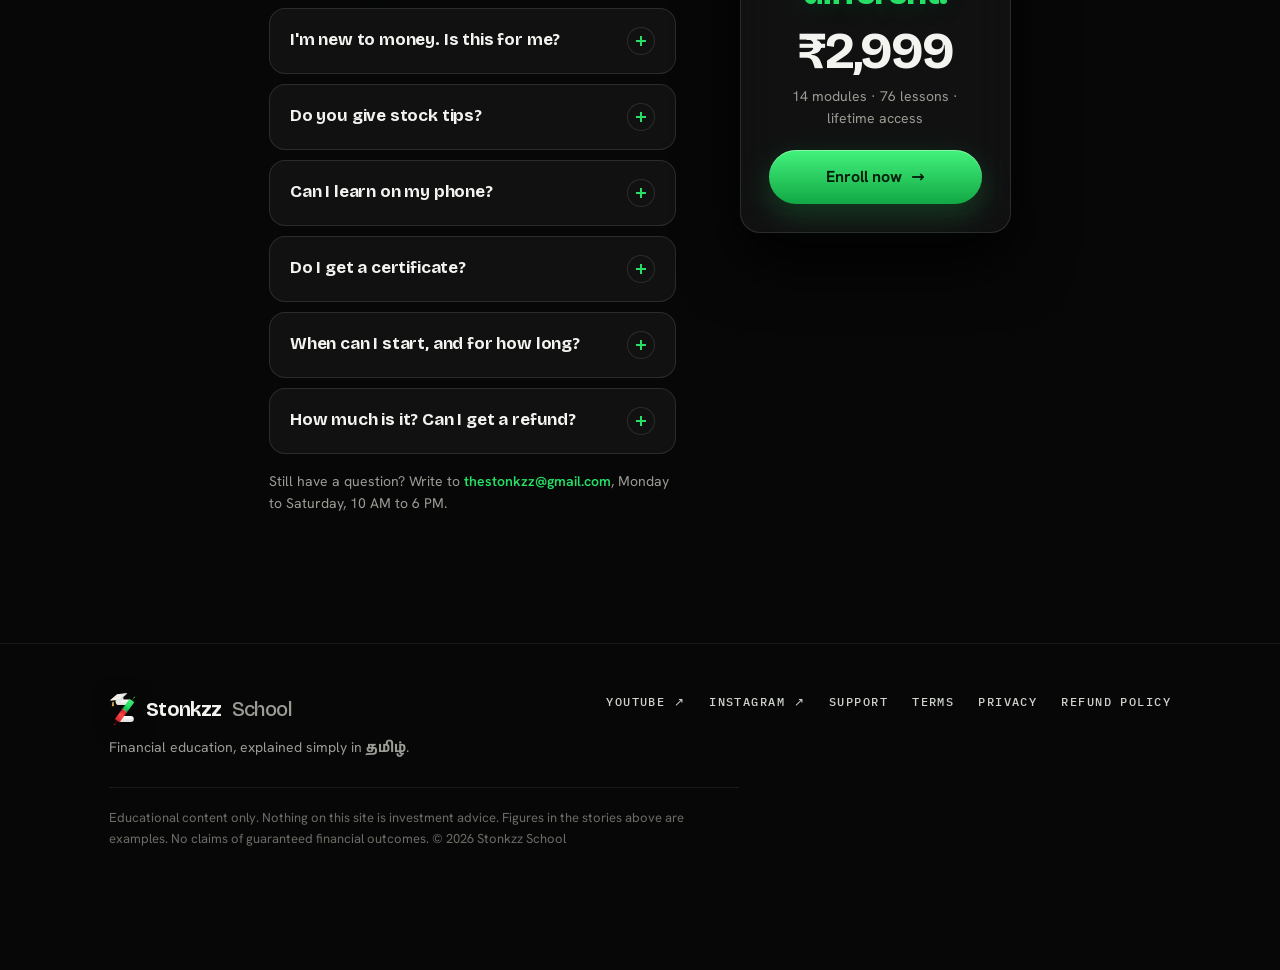
==== commit 43c3f40e: "Stock Market page on the PF flow: noisy dashboard to one clear plan, research note, syllabus sphere," ====
--- a/personal-finance/index.html
+++ b/personal-finance/index.html
@@ -1124,6 +1124,102 @@
   .pop-l{--py:40px}.pop-r{--py:60px}.pop-tl{--py:80px}.pop-tr{--py:100px}.pop-br{--py:120px}
   .ph-scene{perspective-origin:50% 55%}
 }
+
+/* ===== Stock · noisy dashboard → one clear plan on a phone ===== */
+.sx-sec{position:relative;height:420vh;overflow-x:clip}
+.sx-stick{position:sticky;top:0;height:100vh;height:100svh;overflow:hidden}
+.sx-scene{position:absolute;inset:0;perspective:1600px;perspective-origin:50% 50%}
+.sx-cam{position:absolute;left:50%;top:calc(50% + 70px);width:1440px;height:760px;margin:-380px 0 0 -720px;transform-style:preserve-3d;transform:scale(var(--fit,1)) translateZ(var(--cz,0px))}
+.sx-dash{position:absolute;left:50%;top:50%;width:1080px;height:580px;margin:-290px 0 0 -540px;border-radius:18px;background:#0c0e0d;border:1px solid var(--edge);box-shadow:0 50px 120px rgba(0,0,0,.9);transform-style:preserve-3d;transform:translateZ(var(--dz,0px)) rotateX(var(--dtx,0deg)) rotateY(var(--dty,0deg));opacity:var(--dop,1);transition:opacity .4s,filter .4s;font-family:var(--body)}
+.sx-sec.far .sx-dash{filter:blur(2px)}
+.sx-bar{display:flex;align-items:center;gap:7px;height:42px;padding:0 16px;border-bottom:1px solid var(--line);font-size:13px;color:var(--muted)}
+.sx-bar i{width:11px;height:11px;border-radius:50%;background:#2a2d2b}
+.sx-bar i:nth-child(1){background:#ff5f57}.sx-bar i:nth-child(2){background:#febc2e}.sx-bar i:nth-child(3){background:#28c840}
+.sx-bar span{margin-left:10px;color:var(--paper);font-weight:600}
+.sx-bar em{margin-left:auto;font-style:normal;font-weight:700;color:var(--r-bright);animation:blink 1.1s steps(2) infinite}
+@keyframes blink{50%{opacity:.35}}
+.sx-grid{display:grid;grid-template-columns:1.45fr 1fr 1fr;grid-template-rows:1fr 1fr;gap:12px;padding:12px;height:calc(100% - 42px)}
+.sx-p{position:relative;border-radius:12px;background:#121513;border:1px solid rgba(255,255,255,.08);padding:12px 14px;overflow:hidden;opacity:0;transform:translate3d(0,24px,0) scale(.96);transition:transform .9s cubic-bezier(.2,.75,.2,1),opacity .5s}
+.sx-p.in{opacity:1;transform:none}
+.sx-p.in.shake{animation:jit 2.6s ease-in-out infinite}
+.sx-p:nth-child(2).in.shake{animation-delay:-.7s}.sx-p:nth-child(3).in.shake{animation-delay:-1.3s}.sx-p:nth-child(4).in.shake{animation-delay:-1.9s}
+@keyframes jit{0%,100%{translate:0 0;rotate:0deg}25%{translate:1px -2px;rotate:-.4deg}50%{translate:-2px 1px;rotate:.35deg}75%{translate:1px 2px;rotate:-.2deg}}
+.sx-p.gone{opacity:0;transform:translate3d(var(--gx,0px),var(--gy,0px),260px) scale(.18);animation:none}
+.sx-p header{font-size:12px;font-weight:600;color:var(--muted);margin-bottom:8px}
+.p-chart{grid-row:span 2}
+.p-chart svg{width:100%;height:calc(100% - 64px)}
+.p-chart path{fill:none;stroke-width:1.6;opacity:.85}
+.sp1{stroke:#E2B23E}.sp2{stroke:#8ab4ff}.sp3{stroke:#d38bff}.sp4{stroke:#ff9f6e}
+.sx-ind{display:flex;flex-wrap:wrap;gap:5px;margin-top:6px}
+.sx-ind span{font-size:11px;padding:3px 7px;border-radius:6px;background:rgba(255,255,255,.07);color:var(--muted)}
+.p-tips p{margin:0 0 8px;font-size:13px;line-height:1.4;color:var(--paper);background:rgba(37,224,101,.07);border-radius:10px;padding:7px 9px}
+.p-tips p b{display:block;font-size:11px;color:var(--g-bright);margin-bottom:2px}
+.p-hold ul,.p-news ul{list-style:none;margin:0;padding:0;display:grid;gap:7px}
+.p-hold li{display:flex;justify-content:space-between;font-size:13.5px;color:var(--paper)}
+.p-hold em{font-style:normal;font-weight:700;color:var(--r-bright)}
+.sx-tot{display:flex;justify-content:space-between;margin:10px 0 0;padding-top:8px;border-top:1px solid var(--line);font-size:13px;color:var(--muted)}
+.sx-tot b{color:var(--r-bright);font-size:16px}
+.p-news li{font-size:13.5px;line-height:1.35;color:var(--paper);padding-left:12px;position:relative}
+.p-news li:before{content:"";position:absolute;left:0;top:7px;width:5px;height:5px;border-radius:50%;background:var(--r-bright)}
+.sx-row{display:flex;justify-content:space-between;gap:10px;margin:0 0 8px;font-size:13px;color:var(--muted)}
+.sx-row b{color:var(--paper);font-weight:600;text-align:right}
+.sx-row b.bad{color:var(--r-bright)}
+.sx-phone{position:absolute;left:50%;top:50%;transform:translate(-50%,-50%) translateZ(var(--pz,-400px)) scale(var(--ps,.6));opacity:var(--pop,0);transition:opacity .5s;transform-style:preserve-3d}
+.sx-phone .ph{--ph-h:600px}
+.sx-plan{padding:.9em 1.15em}
+.sx-k{margin:0 0 .5em;font-size:.72em;font-weight:600;color:var(--g-bright)}
+.sx-plan h3{font:800 1.45em/1.1 var(--title);letter-spacing:-.03em;margin:0 0 1em}
+.sx-plan h3 span{display:block;font:500 .5em/1.4 var(--body);letter-spacing:0;color:var(--muted);margin-top:.35em}
+.sx-plan ol{list-style:none;margin:0;padding:0;display:grid;gap:.55em}
+.sx-plan li{position:relative;padding:.7em .8em .7em 2.6em;border-radius:1em;background:rgba(255,255,255,.04);border:1px solid rgba(255,255,255,.07);opacity:.35;transition:opacity .4s,border-color .4s,background .4s}
+.sx-plan li:before{content:"";position:absolute;left:.8em;top:.85em;width:1.2em;height:1.2em;border-radius:50%;border:1.5px solid rgba(255,255,255,.25);transition:all .35s}
+.sx-plan li.on{opacity:1;background:rgba(37,224,101,.08);border-color:rgba(37,224,101,.35)}
+.sx-plan li.on:before{content:"✓";display:grid;place-items:center;font:700 .75em/1 var(--body);color:var(--g-ink);background:var(--green);border-color:var(--green)}
+.sx-plan li b{display:block;font-size:.85em}
+.sx-plan li span{display:block;font-size:.68em;color:var(--muted);margin-top:.15em}
+.sx-verdict{margin-top:.9em;display:flex;justify-content:space-between;align-items:center;padding:.75em .9em;border-radius:1em;border:1px solid rgba(226,178,62,.45);background:rgba(226,178,62,.08);opacity:0;transform:translateY(.5em);transition:all .45s var(--ease)}
+.sx-verdict.on{opacity:1;transform:none}
+.sx-verdict span{font-size:.7em;color:var(--muted)}
+.sx-verdict b{font:700 .9em var(--title);color:var(--gold-bright)}
+.sx-head h2 .pay.red{display:inline}
+
+/* stock · research note */
+.rnote{max-width:860px;margin:0 auto;padding:clamp(20px,3vw,34px)}
+.rn-top{display:flex;flex-wrap:wrap;align-items:baseline;gap:10px 14px;padding-bottom:16px;border-bottom:1px solid var(--line);margin-bottom:6px}
+.rn-top span{font-size:14px;color:var(--muted)}
+.rn-top b{font:800 24px var(--title);letter-spacing:-.02em}
+.rn-top em{margin-left:auto;font-style:normal;font-size:12.5px;color:var(--muted2)}
+.rn-list{list-style:none;margin:0;padding:0}
+.nr,.rn-end{display:grid;grid-template-columns:40px 1fr;gap:16px;padding:18px 0;border-bottom:1px dashed rgba(255,255,255,.08)}
+.nk{display:grid;place-items:center;width:32px;height:32px;border-radius:50%;background:var(--green);color:var(--g-ink);font-weight:800;font-size:15px;box-shadow:0 0 18px rgba(37,224,101,.45);transform:scale(.4);opacity:0;transition:transform .5s cubic-bezier(.3,1.6,.5,1) .15s,opacity .3s .15s}
+.nr.in .nk,.rn-end .nk{transform:none;opacity:1}
+.nk.gold{background:radial-gradient(circle at 35% 30%,#FFF1C2,#F6D57E 35%,#E2B23E 65%,#A8781A);color:#3a2700;box-shadow:0 0 22px rgba(246,213,126,.8)}
+.nm{margin:0 0 3px;font-size:13px;color:var(--muted)}
+.nr h3,.rn-end h3{margin:0 0 6px;font-size:21px;letter-spacing:-.02em}
+.nr p:last-child,.rn-end p:last-child{margin:0;color:var(--muted);font-size:15px;line-height:1.55}
+.rn-end{border-bottom:0;margin-top:6px;padding:20px 16px;border-radius:16px;border:1px solid rgba(226,178,62,.5);background:linear-gradient(180deg,rgba(226,178,62,.12),rgba(226,178,62,.03))}
+.rn-end h3{background:linear-gradient(100deg,#FFF1C2,#F6D57E 40%,#E2B23E);-webkit-background-clip:text;background-clip:text;color:transparent}
+.rn-end .nm{color:var(--gold-bright)}
+
+@media (max-width:900px){
+  .sx-sec{height:460vh}
+  .sx-cam{width:390px;height:680px;margin:-340px 0 0 -195px;top:calc(50% + 60px)}
+  .sx-dash{width:370px;height:560px;margin:-280px 0 0 -185px;border-radius:14px}
+  .sx-bar{height:36px;font-size:11px}.sx-bar span{margin-left:4px}
+  .sx-grid{grid-template-columns:1fr 1fr;grid-template-rows:170px 1fr 1fr;gap:8px;padding:8px;height:calc(100% - 36px)}
+  .p-chart{grid-column:span 2;grid-row:auto}
+  .p-chart svg{height:calc(100% - 54px)}
+  .sx-p{padding:9px 10px}
+  .sx-p header{font-size:10.5px;margin-bottom:6px}
+  .p-tips p{font-size:11px;padding:5px 7px;margin-bottom:5px}.p-tips p:nth-child(3){display:none}
+  .p-hold li,.p-news li,.sx-row{font-size:11px}
+  .sx-ind span{font-size:9.5px;padding:2px 5px}
+  .p-order{grid-column:span 2}
+  .sx-phone .ph{--ph-h:500px}
+  .sx-head h2 .pay.red{display:block}
+  .rn-top em{margin-left:0;width:100%}
+}
+.sx-plan ol{gap:.75em}.sx-plan li{padding:.95em .9em .95em 2.7em}.sx-plan h3{font-size:1.6em;margin-bottom:1.2em}.sx-verdict{margin-top:1.2em;padding:.95em 1em}
 
 </style>
 <!-- Meta Pixel / GA4: paste the base snippet here. The page fires ViewContent, Lead (Notify me) and InitiateCheckout (Enroll) automatically. -->
@@ -1601,6 +1697,48 @@
     };
   }
 
+  /* ---------- stock: the noisy dashboard, then the camera pulls back and it all lands as one plan on a phone ---------- */
+  var sx = $('#noise'), sxUpdate = function(){};
+  if(sx){
+    var scam = $('.sx-cam', sx), sdash = $('.sx-dash', sx), panels = $$('.sx-p', sx), sphone = $('.sx-phone', sx), rows = $$('.sx-plan li', sx), verdict = $('.sx-verdict', sx);
+    var shead = $('.sx-head', sx), shint = $('.sx-hint', sx), sbar = $('.ph-prog b', sx), send = $('.sx-end', sx);
+    var ORDER = [1, 3, 0, 4, 2];
+    var sfit = function(){
+      var m = innerWidth <= 900, bw = m ? 390 : 1440, bh = m ? 680 : 760;
+      scam.style.setProperty('--fit', Math.min(1.08, innerWidth / bw, (innerHeight - (m ? 130 : 150)) / bh).toFixed(3));
+      var cw = scam.offsetWidth / 2, ch = scam.offsetHeight / 2, dl = sdash.offsetLeft, dt = sdash.offsetTop;
+      panels.forEach(function(el){ var x = dl + el.offsetLeft + el.offsetWidth / 2, y = dt + el.offsetTop + el.offsetHeight / 2; el.style.setProperty('--gx', (cw - x).toFixed(0) + 'px'); el.style.setProperty('--gy', (ch - y).toFixed(0) + 'px'); });
+    };
+    sfit(); addEventListener('resize', sfit); addEventListener('load', sfit);
+    sxUpdate = function(){
+      var p = pgOf(sx), mob = innerWidth <= 900;
+      panels.forEach(function(el, i){ el.classList.toggle('in', p >= .02 + i * .06); el.classList.toggle('shake', p < .38); });
+      var back = clamp((p - .36) / .12);
+      sdash.style.setProperty('--dz', (-520 * back).toFixed(0) + 'px');
+      sdash.style.setProperty('--dop', (1 - .8 * back).toFixed(3));
+      sdash.style.setProperty('--dtx', (6 * (1 - back) + 4).toFixed(2) + 'deg');
+      sdash.style.setProperty('--dty', ((mob ? 0 : -8) * (1 - back)).toFixed(2) + 'deg');
+      sx.classList.toggle('far', back > .5);
+      var ph2 = clamp((p - .38) / .1);
+      sphone.style.setProperty('--pop', ph2.toFixed(3));
+      sphone.style.setProperty('--pz', (-400 + 520 * ph2).toFixed(0) + 'px');
+      sphone.style.setProperty('--ps', (.6 + .4 * ph2).toFixed(3));
+      var near = mob ? 120 : 160, far = mob ? -120 : -160, z = clamp((p - .3) / .55);
+      scam.style.setProperty('--cz', (near + (far - near) * z).toFixed(1) + 'px');
+      ORDER.forEach(function(pi, k){ var on = p >= .46 + k * .07; panels[pi].classList.toggle('gone', on); rows[k].classList.toggle('on', on); });
+      verdict.classList.toggle('on', p >= .82);
+      shead.classList.toggle('gone', p >= .36);
+      shint.classList.toggle('gone', p >= .86);
+      sbar.style.width = (clamp(p / .86) * 100).toFixed(1) + '%';
+      send.classList.toggle('on', p >= .86 && p < .985);
+      scam.style.opacity = (1 - clamp((p - .95) / .05)).toFixed(3);
+    };
+  }
+
+  /* stock research note: ticks land as each row comes into view */
+  var nrs = $$('.nr');
+  if(nrs.length && 'IntersectionObserver' in window && !reduce){ var nio = new IntersectionObserver(function(es){ es.forEach(function(e){ if(e.isIntersecting){ e.target.classList.add('in'); nio.unobserve(e.target); } }); }, {threshold:.5}); nrs.forEach(function(n){ nio.observe(n); }); } else nrs.forEach(function(n){ n.classList.add('in'); });
+
   /* hero trailer: sound on demand */
   var tv0 = $('[data-trailer]'), seg = tv0 && tv0.dataset.seg ? tv0.dataset.seg.split(',').map(Number) : null;
   if(tv0 && seg){ var toStart = function(){ if(tv0.muted && (tv0.currentTime < seg[0] || tv0.currentTime > seg[1])) tv0.currentTime = seg[0]; }; tv0.addEventListener('loadedmetadata', toStart); tv0.addEventListener('play', toStart); if(tv0.readyState >= 1) toStart(); tv0.addEventListener('timeupdate', function(){ if(tv0.muted && tv0.currentTime >= seg[1]) { tv0.currentTime = seg[0]; tv0.play(); } }); tv0.addEventListener('ended', function(){ if(tv0.muted){ tv0.currentTime = seg[0]; tv0.play(); } }); }
@@ -1715,10 +1853,10 @@
     if(pill && hero && buy){
       var b = buy.getBoundingClientRect();
       var gate = hero; var on = gate.getBoundingClientRect().bottom < 80 && !(b.top < innerHeight * .9 && b.bottom > 0) && modal.hidden;
-      pill.classList.toggle('on', on); pill.classList.toggle('off', ['#cover', '#month'].some(function(sel){ var el = $(sel); if(!el) return false; var cr = el.getBoundingClientRect(); return cr.top < innerHeight * .5 && cr.bottom > innerHeight * .5; })); pill.setAttribute('aria-hidden', on ? 'false' : 'true');
+      pill.classList.toggle('on', on); pill.classList.toggle('off', ['#cover', '#month', '#noise'].some(function(sel){ var el = $(sel); if(!el) return false; var cr = el.getBoundingClientRect(); return cr.top < innerHeight * .5 && cr.bottom > innerHeight * .5; })); pill.setAttribute('aria-hidden', on ? 'false' : 'true');
       $$('a,button', pill).forEach(function(el){ el.tabIndex = on ? 0 : -1; });
     }
-    lmUpdate(); phUpdate(); treeUpdate(); cvUpdate();
+    lmUpdate(); phUpdate(); treeUpdate(); cvUpdate(); sxUpdate();
     if(journey && rail){
       var r = journey.getBoundingClientRect(), mid = innerHeight * .62;
       var p = Math.max(0, Math.min(1, (mid - r.top) / r.height));
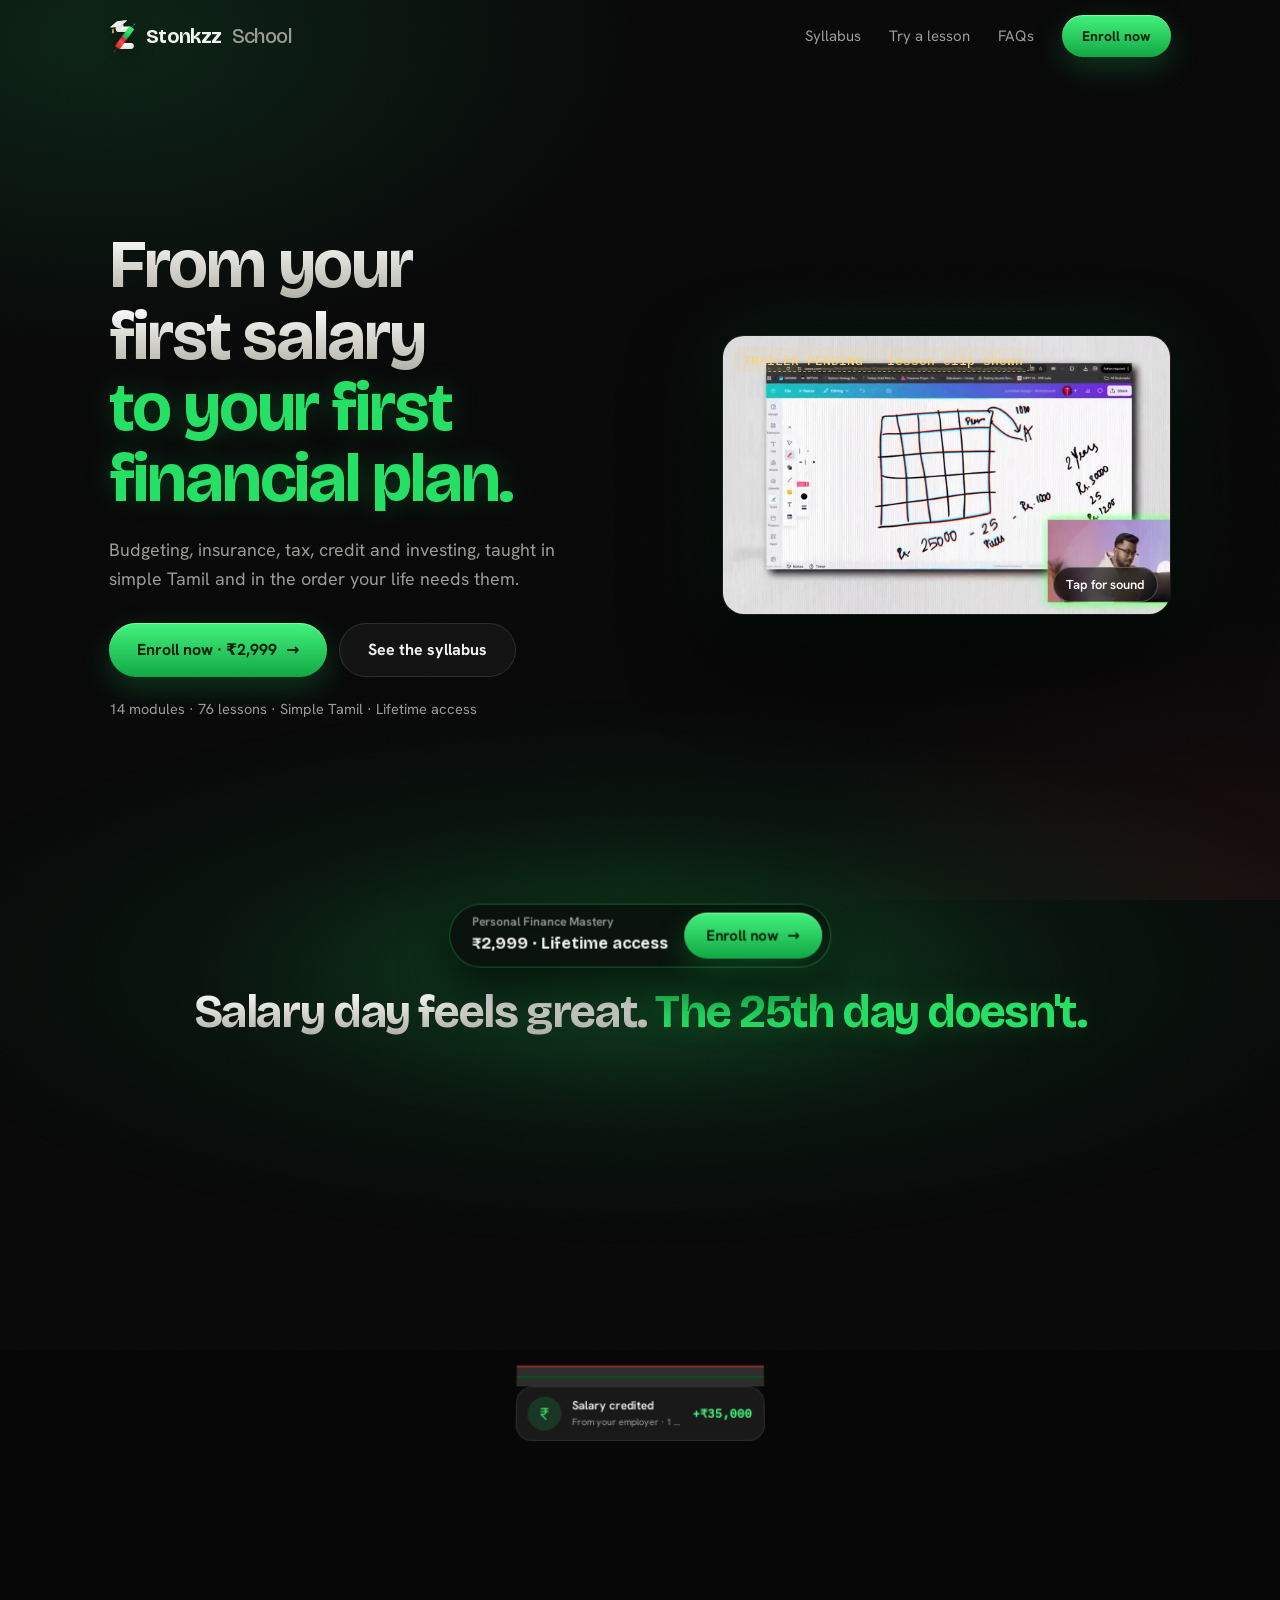
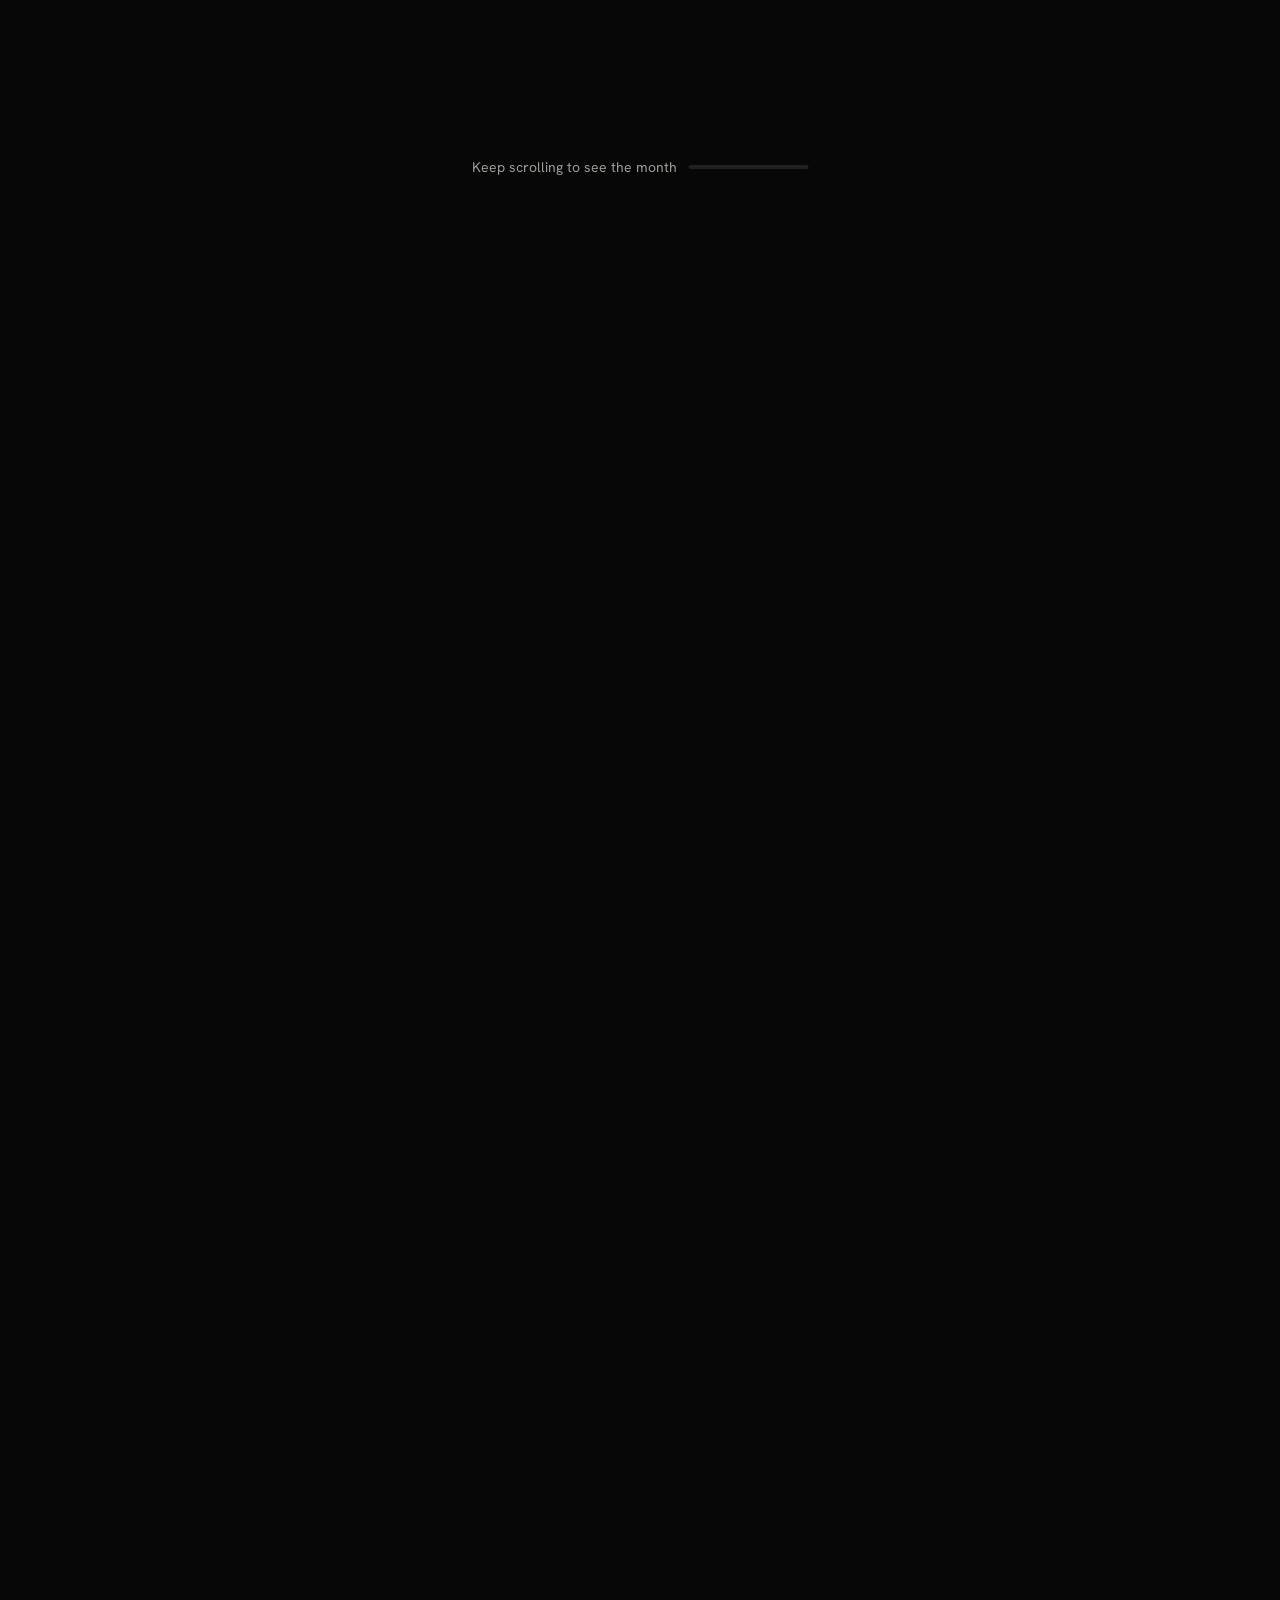
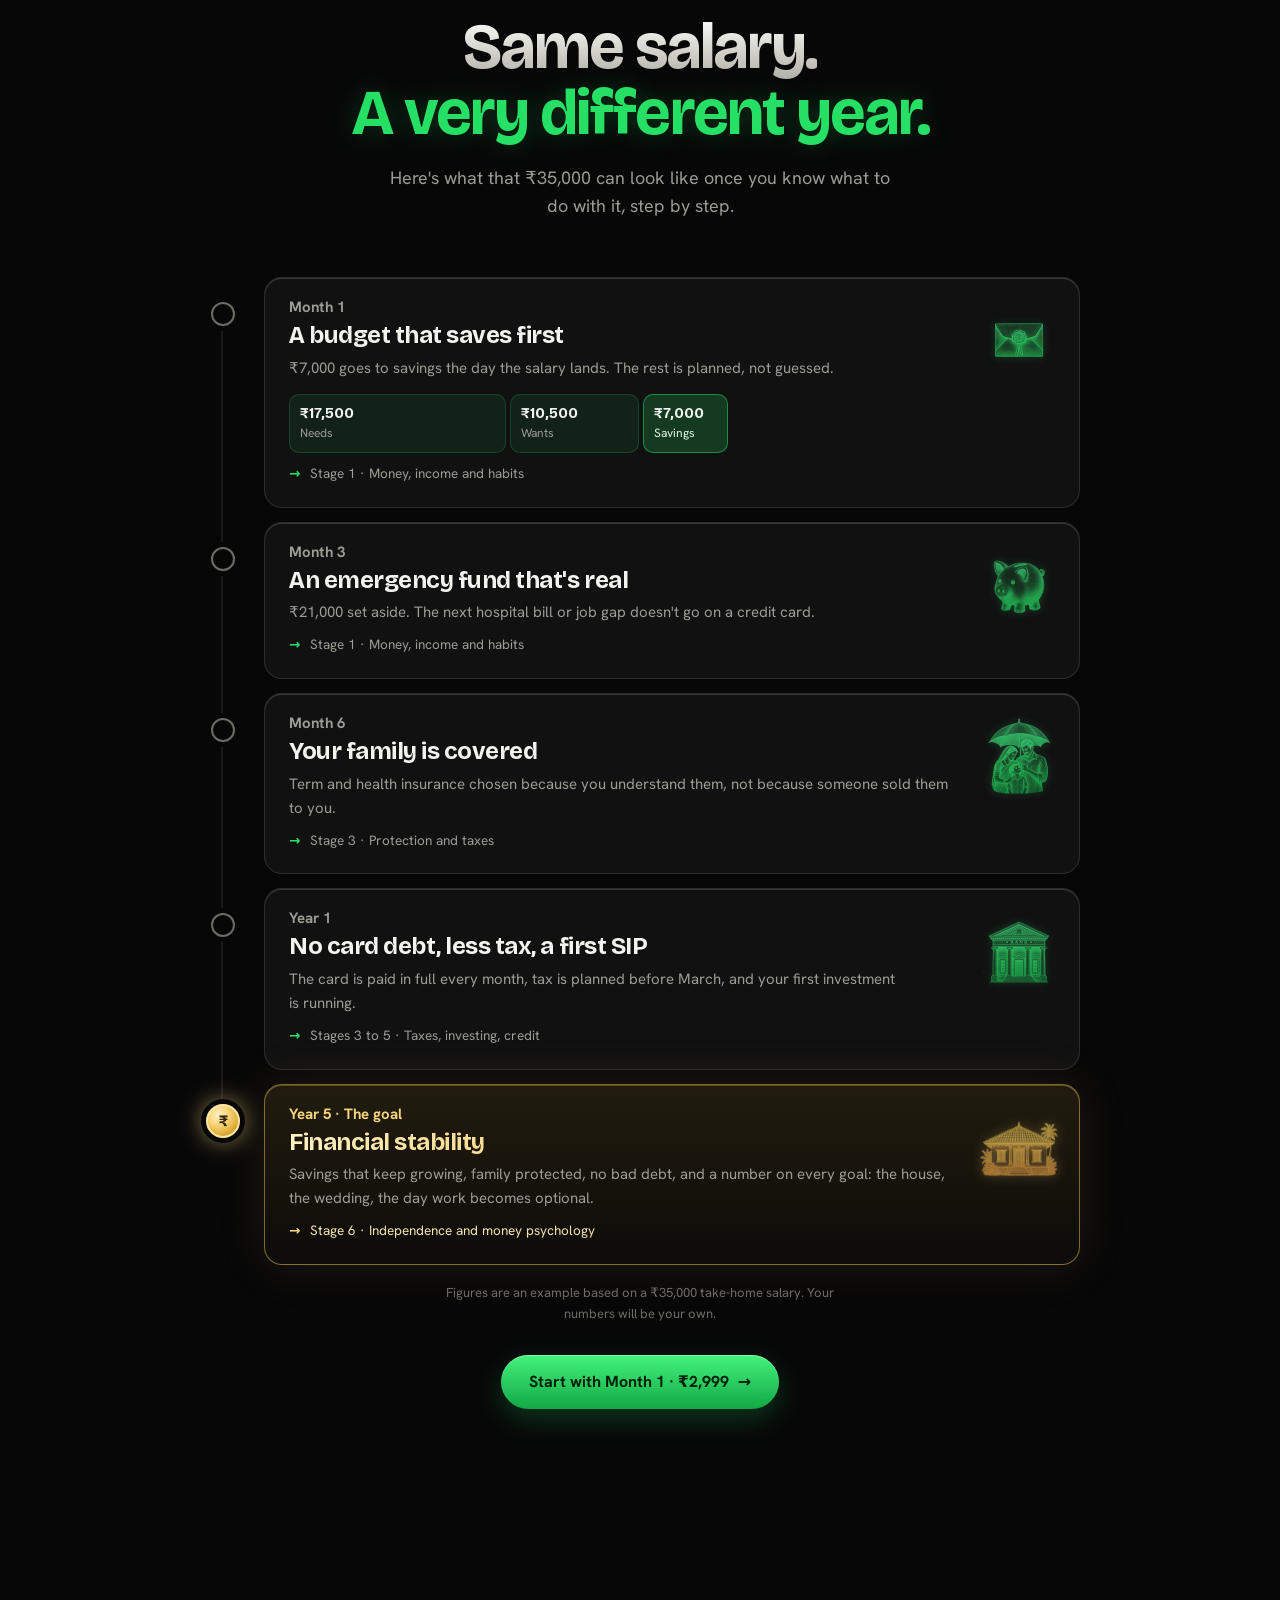
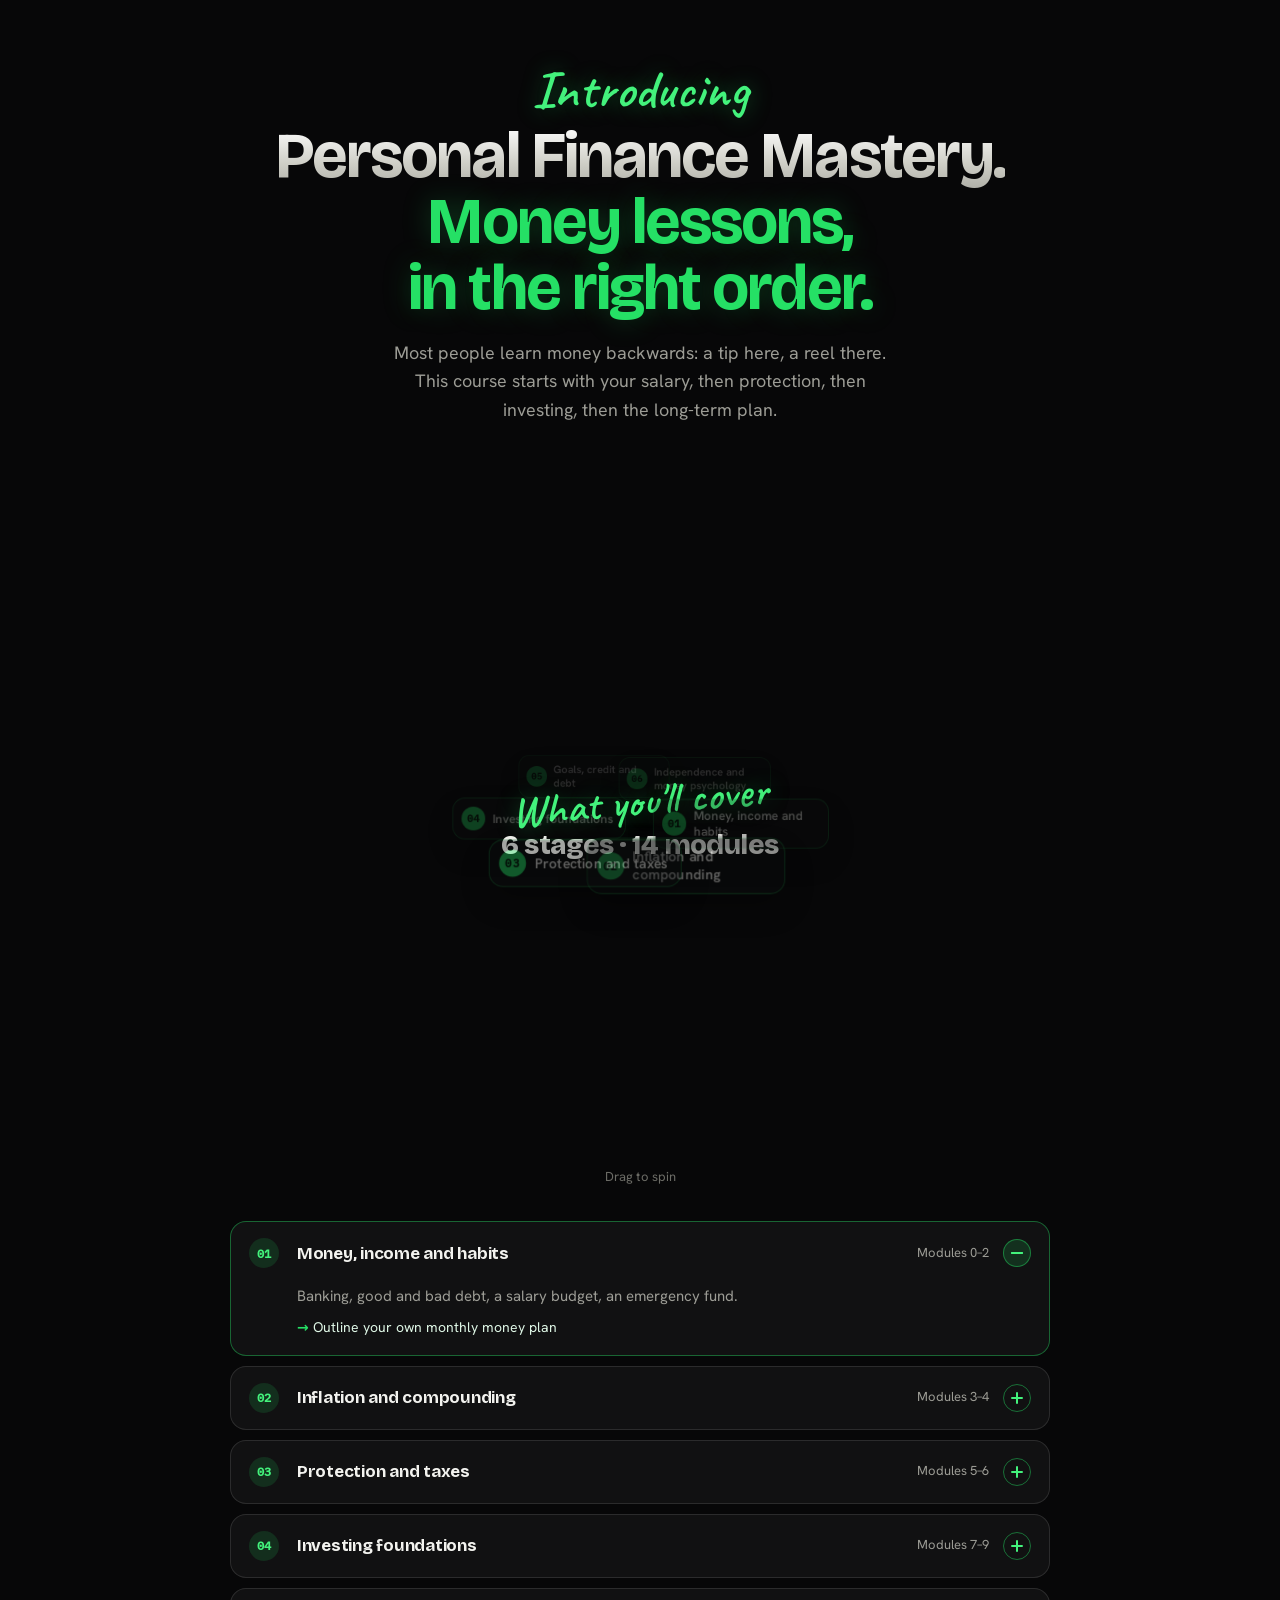
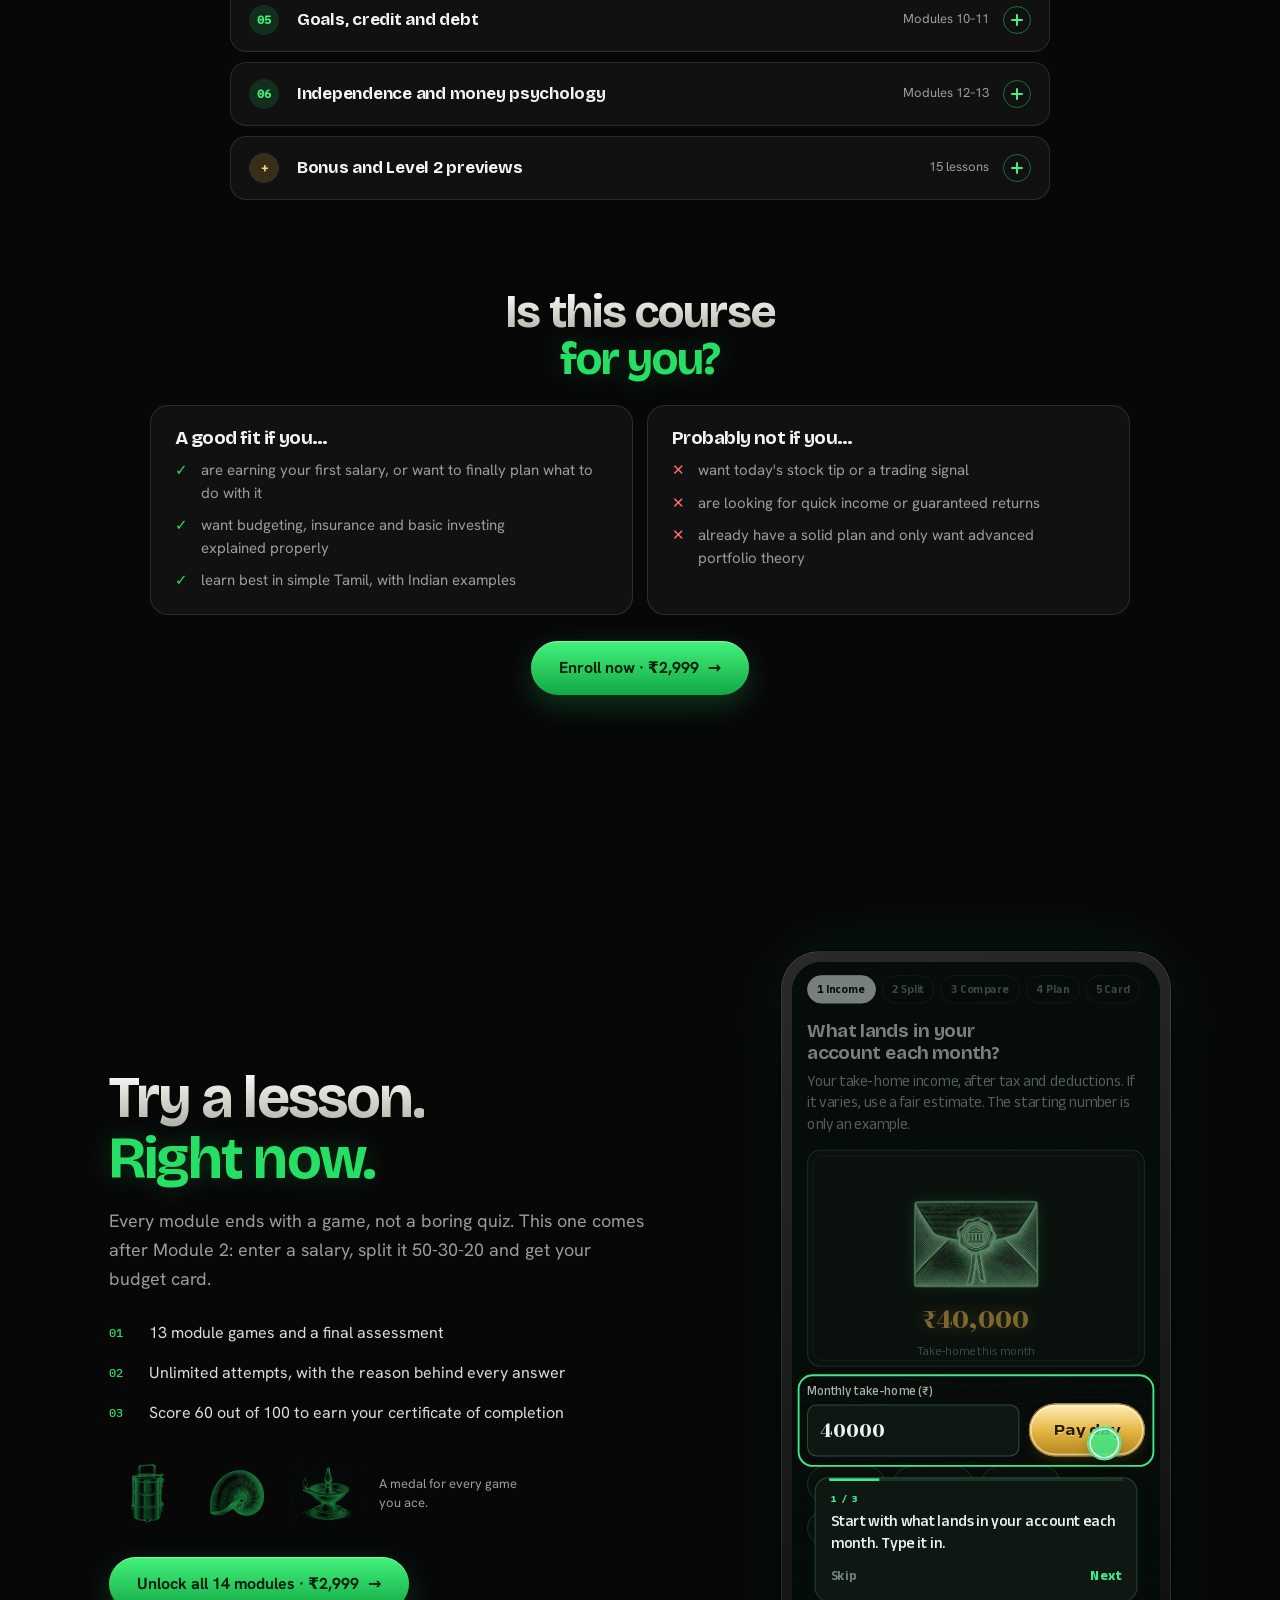
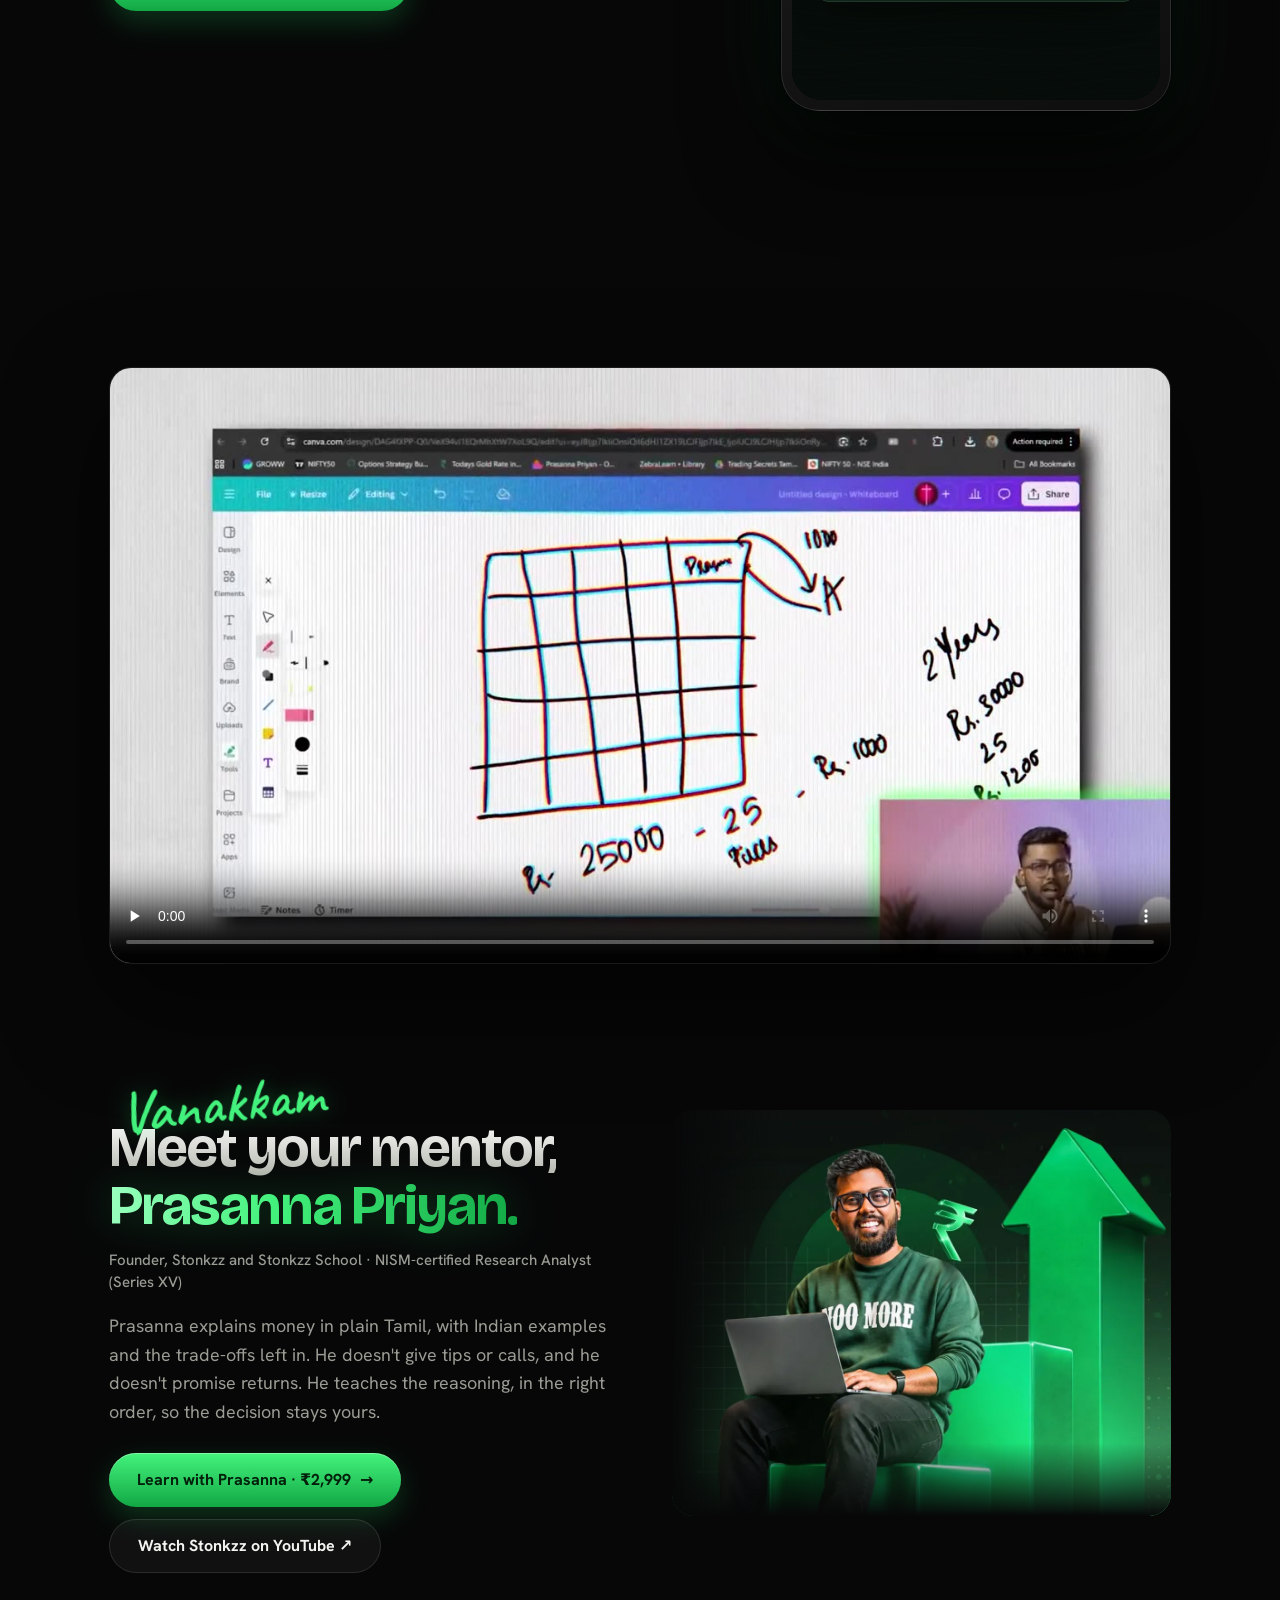
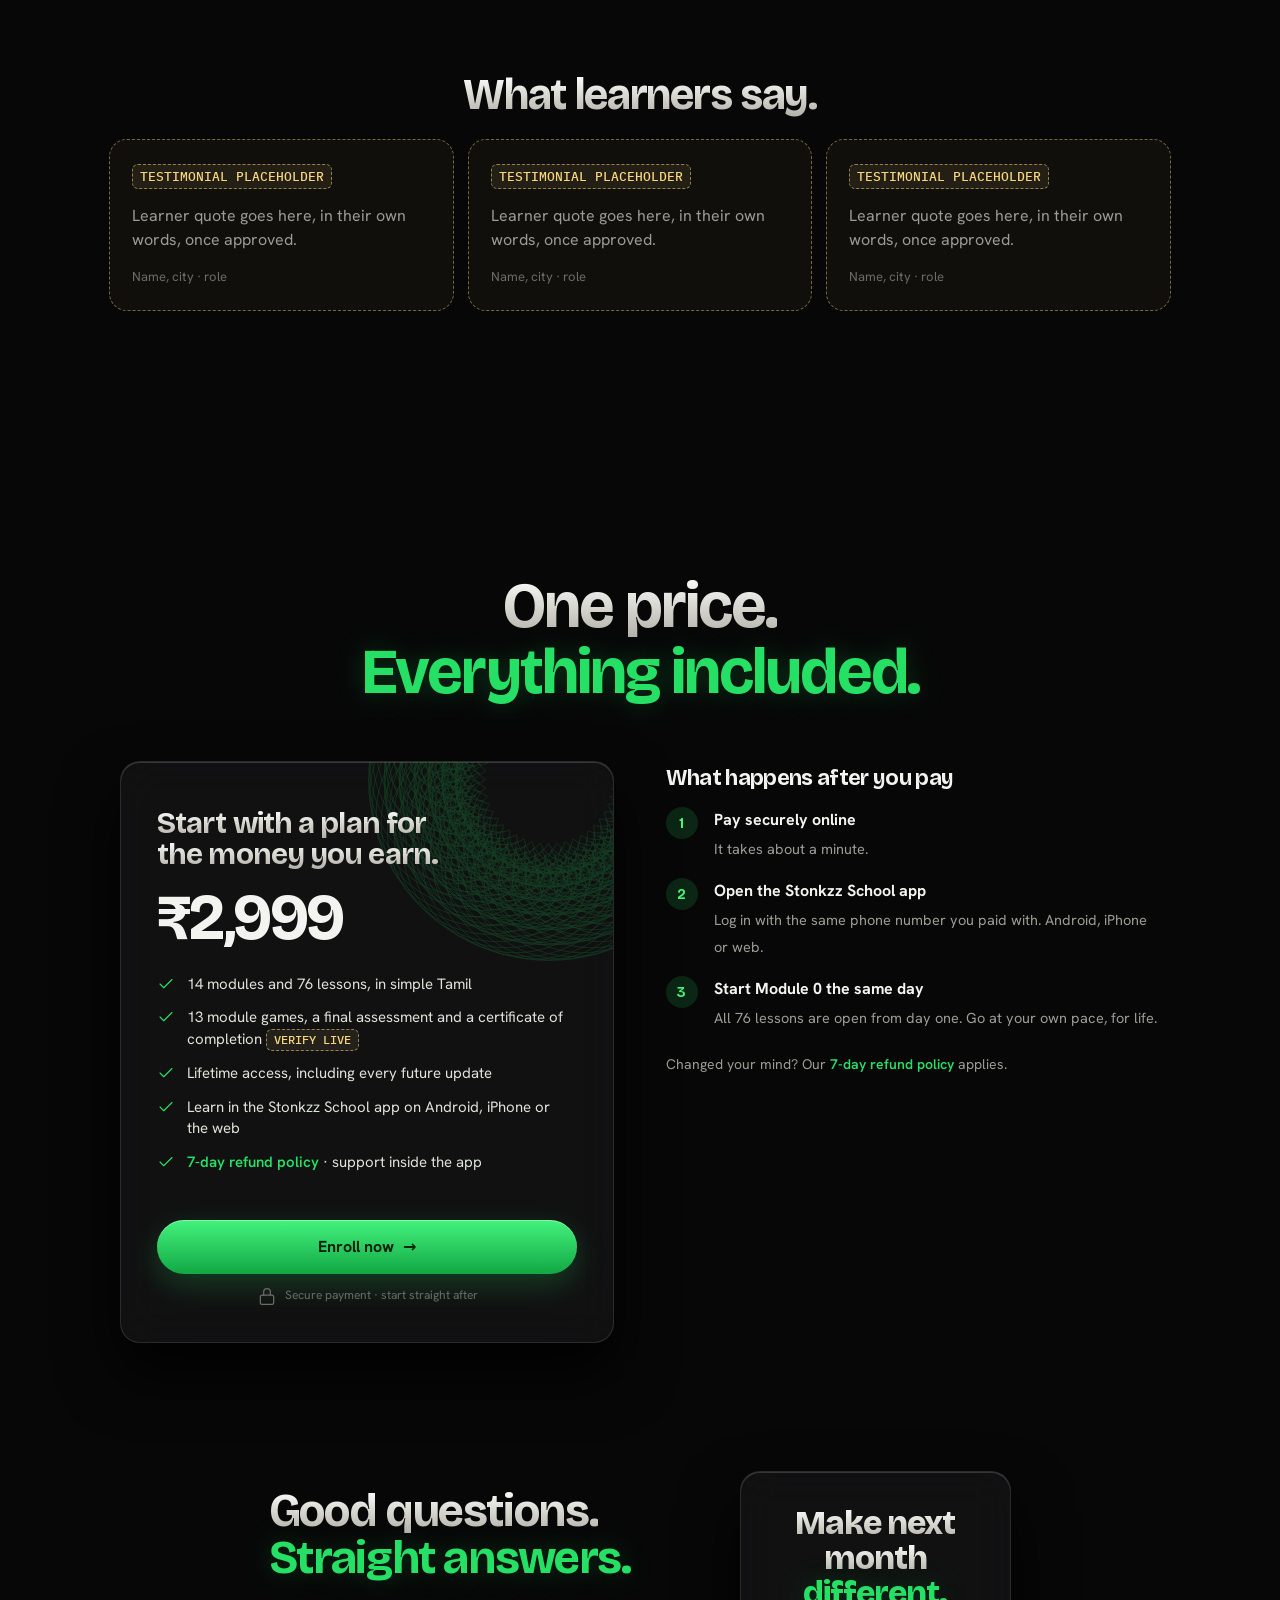
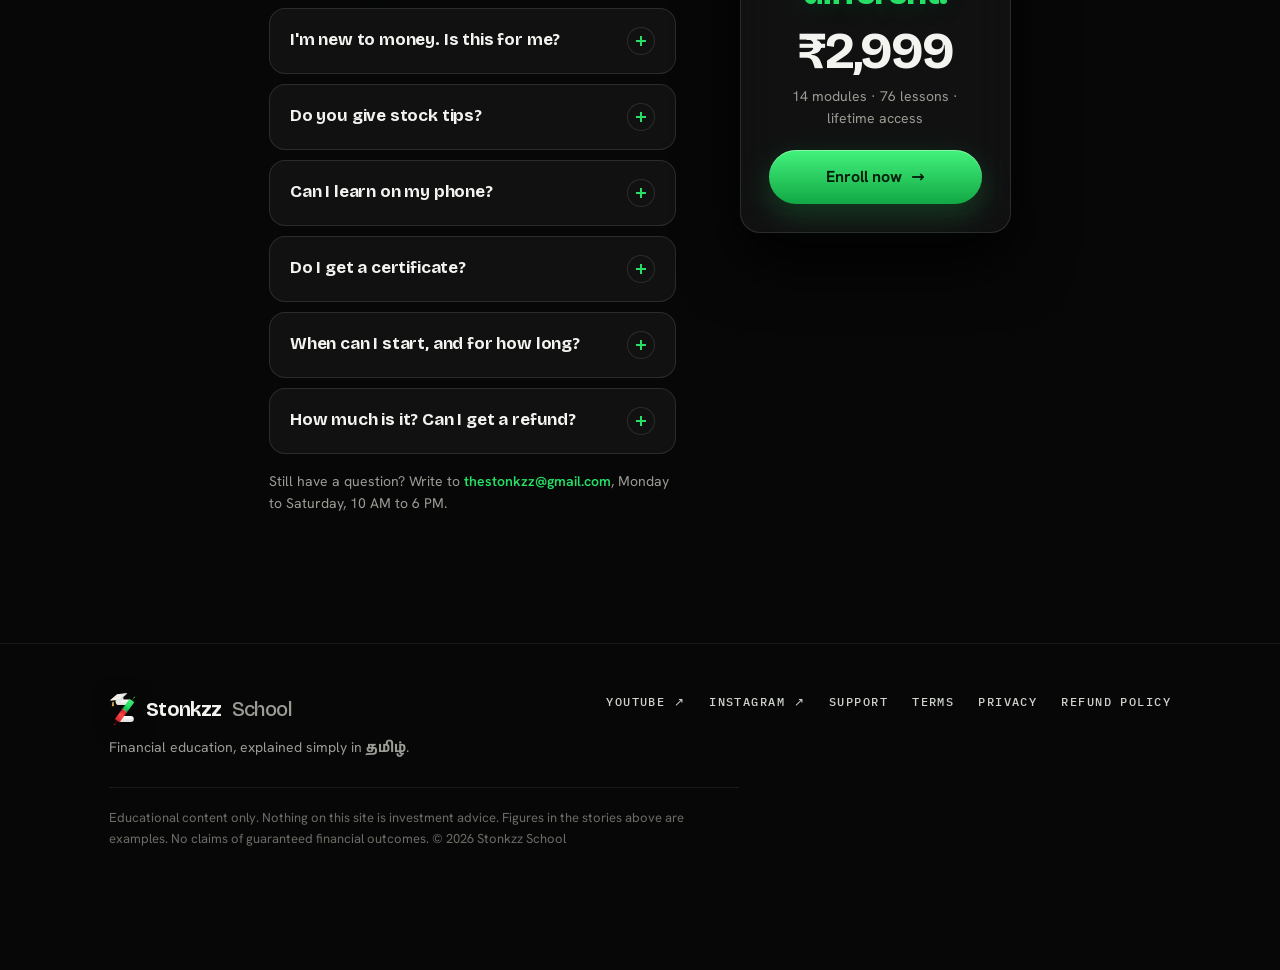
==== commit 54c378ac: "Stock page review: two-line hero + bigger trailer, phone flies in from depth, end card in front, sel" ====
--- a/personal-finance/index.html
+++ b/personal-finance/index.html
@@ -1221,6 +1221,107 @@
 }
 .sx-plan ol{gap:.75em}.sx-plan li{padding:.95em .9em .95em 2.7em}.sx-plan h3{font-size:1.6em;margin-bottom:1.2em}.sx-verdict{margin-top:1.2em;padding:.95em 1em}
 
+/* ===== Stock v2 · review round ===== */
+/* hero: two-line headline across, then copy + a bigger trailer */
+.hero-s .wrap{display:block}
+.hero-s h1{max-width:none;font-size:clamp(30px,4.7vw,68px);margin:0 0 clamp(24px,3vw,36px)}
+.hero-s h1 span{display:block;white-space:nowrap}
+.hero-s .hx-grid{grid-template-columns:minmax(0,.78fr) minmax(0,1.22fr);align-items:center}
+.hero-s .hx-vid{aspect-ratio:16/9}
+@media (max-width:900px){.hero-s h1{font-size:clamp(25px,6.6vw,40px)}}
+
+/* dashboard → phone arrives from depth → end card arrives in front */
+.sx-phone{filter:blur(var(--pb,0px))}
+.sx-end{position:absolute;z-index:8;left:50%;top:50%;width:min(860px,92vw);text-align:center;transform:translate(-50%,-50%) translateZ(var(--ez,-1400px));opacity:var(--eo,0);pointer-events:none}
+.sx-end.on{pointer-events:auto}
+.sx-end h2{font-size:clamp(30px,4vw,58px);margin:0 0 22px}
+.sx-end h2 .pay{display:block}
+
+/* self-drawing candle chart */
+.ch-sec{position:relative;height:300vh}
+.ch-stick{position:sticky;top:0;height:100vh;height:100svh;display:flex;align-items:center;overflow:hidden}
+.ch-wrap{width:100%;padding-top:60px}
+.ch-head{margin-bottom:18px}
+.ch-head h2{font-size:clamp(30px,3.8vw,52px)}
+.ch-box{position:relative;border-radius:20px;background:linear-gradient(180deg,rgba(255,255,255,.04),rgba(255,255,255,.01));border:1px solid var(--edge);padding:14px 14px 30px 34px}
+.ch-svg{display:block;width:100%;height:min(42vh,400px);overflow:visible}
+.ch-grid{stroke:rgba(255,255,255,.06);stroke-width:1;fill:none}
+.cd{opacity:0;transform-box:fill-box;transform-origin:50% 100%;transform:scaleY(.2);transition:opacity .25s,transform .35s var(--ease)}
+.cd.on{opacity:1;transform:none}
+.cd.up line{stroke:#43F27C}.cd.up rect{fill:#25E065}
+.cd.dn line{stroke:#FF6E6E}.cd.dn rect{fill:#FF4747}
+.cd line{stroke-width:1.4}
+.mk{opacity:0;transition:opacity .35s}
+.mk.on{opacity:1}
+.mk line{stroke:rgba(67,242,124,.6);stroke-width:1;stroke-dasharray:3 3}
+.mk circle{fill:#0b0e0c;stroke:var(--green);stroke-width:2}
+.mk text{font:700 10px var(--mono);fill:var(--g-bright);text-anchor:middle}
+.mk.cur circle{fill:var(--green)}.mk.cur text{fill:var(--g-ink)}
+.mk.gold circle{fill:url(#none);fill:#E2B23E;stroke:#FFE7A3}.mk.gold text{fill:#3a2700;font-size:12px}.mk.gold line{stroke:rgba(246,213,126,.7)}
+.ch-y{position:absolute;left:10px;top:50%;transform:translateY(-50%) rotate(-90deg);transform-origin:left center;font-size:12px;color:var(--muted2);margin-left:6px}
+.ch-x{position:absolute;right:16px;bottom:8px;font-size:12px;color:var(--muted2)}
+.mcs{position:relative;min-height:122px;margin-top:16px}
+.mc{position:absolute;inset:0 auto auto 0;width:100%;padding:16px 20px;border-radius:16px;background:var(--glass);border:1px solid rgba(37,224,101,.35);opacity:0;transform:translateY(10px);transition:opacity .35s,transform .35s var(--ease)}
+.mc.on{opacity:1;transform:none}
+.mc h3{margin:2px 0 6px;font-size:21px}
+.mc p:last-child{margin:0;color:var(--muted);font-size:15px}
+.mc.gold{border-color:rgba(226,178,62,.6);background:linear-gradient(180deg,rgba(226,178,62,.14),rgba(226,178,62,.03))}
+.mc.gold h3{background:linear-gradient(100deg,#FFF1C2,#F6D57E 40%,#E2B23E);-webkit-background-clip:text;background-clip:text;color:transparent}
+.mc.gold .nm{color:var(--gold-bright)}
+.ch-note{text-align:center;margin:10px 0 0}
+
+/* syllabus: hint above the stages, fit heading on one line */
+.acc-tip{text-align:center;margin:0 0 12px;color:var(--muted);font-size:14.5px}
+.stock-market .fit-h .pay{display:inline}
+
+/* a more realistic phone for the game */
+.stock-market .play{align-items:center}
+.stock-market .phone{width:min(360px,84vw);aspect-ratio:9/19;border-radius:54px;padding:11px;background:linear-gradient(145deg,#3a3f3c,#141615 45%,#2a2e2c);border:1px solid rgba(255,255,255,.22);box-shadow:inset 0 0 0 2px #050606,inset 0 0 0 3px rgba(255,255,255,.08),0 50px 100px rgba(0,0,0,.9),0 0 80px rgba(37,224,101,.1)}
+.stock-market .phone:before{content:"";position:absolute;right:-3px;top:24%;width:3px;height:12%;border-radius:0 3px 3px 0;background:linear-gradient(90deg,#2b2f2d,#4a504c)}
+.stock-market .phone:after{content:"";position:absolute;left:-3px;top:20%;width:3px;height:16%;border-radius:3px 0 0 3px;background:linear-gradient(270deg,#2b2f2d,#4a504c);box-shadow:0 -46px 0 -0px #3a3f3c}
+.stock-market .phone .screen{border-radius:44px;background:#000}
+.stock-market .phone .screen:before{content:"";position:absolute;z-index:5;left:50%;top:10px;transform:translateX(-50%);width:30%;height:26px;border-radius:20px;background:#000;box-shadow:0 0 0 1px rgba(255,255,255,.04)}
+
+/* price as a banknote-style card */
+.buy-note{grid-template-columns:1fr;max-width:980px}
+.bnote{perspective:1200px}
+.bn-in{position:relative;overflow:hidden;border-radius:22px;padding:clamp(20px,3vw,34px);background:radial-gradient(120% 90% at 85% 40%,rgba(37,224,101,.16),transparent 60%),repeating-linear-gradient(135deg,rgba(255,255,255,.025) 0 2px,transparent 2px 9px),linear-gradient(160deg,#0f1a13,#0a0d0b 60%,#10150f);border:1px solid rgba(226,178,62,.55);box-shadow:inset 0 0 0 7px #0a0d0b,inset 0 0 0 8px rgba(226,178,62,.35),0 40px 90px rgba(0,0,0,.85);transform:rotateX(var(--rx,0deg)) rotateY(var(--ry,0deg));transition:transform .4s var(--ease)}
+.bn-rose{position:absolute;right:-60px;top:50%;width:380px;transform:translateY(-50%);opacity:.18;pointer-events:none;animation:spin 90s linear infinite}
+.bn-top{position:relative;display:flex;justify-content:space-between;align-items:center;gap:12px;margin-bottom:18px}
+.bn-brand{display:inline-flex;align-items:center;gap:8px;font:700 15px var(--title)}
+.bn-serial{font:600 13px var(--mono);letter-spacing:.06em;color:var(--gold-bright)}
+.bn-mid{position:relative;display:grid;grid-template-columns:1fr 150px;gap:20px;align-items:center}
+.bn-k{margin:0 0 4px;font-size:14px;color:var(--g-bright);font-weight:600}
+.bnote h3{font-size:clamp(22px,2.4vw,30px);margin:0 0 14px}
+.bn-list{list-style:none;margin:0;padding:0;display:grid;grid-template-columns:1fr 1fr;gap:8px 18px}
+.bn-list li{position:relative;padding-left:20px;font-size:14.5px;color:#dfe8e2}
+.bn-list li:before{content:"✓";position:absolute;left:0;color:var(--green);font-weight:700}
+.bn-wm{width:150px;height:150px;border-radius:50%;display:grid;place-items:center;border:1px solid rgba(226,178,62,.4);background:radial-gradient(circle,rgba(226,178,62,.12),transparent 70%)}
+.bn-wm img{width:56px;opacity:.55;filter:grayscale(.3)}
+.bn-bot{position:relative;display:flex;justify-content:space-between;align-items:flex-end;gap:16px;margin-top:22px;padding-top:18px;border-top:1px dashed rgba(226,178,62,.35)}
+.bn-den{text-align:right}
+.bn-den small{display:block;font-size:13px;color:var(--muted)}
+.bn-den b{font:800 clamp(44px,5.4vw,72px)/1 var(--title);letter-spacing:-.04em;background:linear-gradient(100deg,#FFF1C2,#F6D57E 40%,#E2B23E);-webkit-background-clip:text;background-clip:text;color:transparent}
+.bn-sheen{position:absolute;inset:-40%;background:linear-gradient(115deg,transparent 42%,rgba(255,255,255,.07) 48%,rgba(246,213,126,.1) 50%,transparent 56%);animation:sheen 5.5s ease-in-out infinite;pointer-events:none}
+@keyframes sheen{0%{transform:translateX(-35%)}60%,100%{transform:translateX(35%)}}
+.buy-note .next ol{grid-template-columns:repeat(3,1fr);display:grid}
+.buy-note .next{margin-top:10px}
+@media (max-width:900px){
+  .ch-sec{height:280vh}
+  .ch-svg{height:34vh}
+  .ch-box{padding:10px 8px 26px 26px}
+  .mcs{min-height:150px}
+  .bn-mid{grid-template-columns:1fr}
+  .bn-wm{display:none}
+  .bn-list{grid-template-columns:1fr}
+  .bn-bot{flex-direction:column-reverse;align-items:stretch}
+  .bn-bot .btn{width:100%}
+  .bn-den{text-align:left}
+  .buy-note .next ol{grid-template-columns:1fr}
+}
+@media (prefers-reduced-motion:reduce){.ch-sec{height:auto}.ch-stick{position:relative;height:auto}.bn-sheen,.bn-rose{animation:none}}
+@media (max-width:900px){.hero-s .hx-grid{grid-template-columns:1fr}}
+
 </style>
 <!-- Meta Pixel / GA4: paste the base snippet here. The page fires ViewContent, Lead (Notify me) and InitiateCheckout (Enroll) automatically. -->
 <script>
@@ -1257,7 +1358,7 @@
 if(window.SZ.checkoutUrl || window.SZ.buyNow) document.documentElement.classList.add('sz-live');
 </script>
 </head>
-<body>
+<body class="personal-finance">
 <a class="skip" href="#enroll">Skip to price and enrollment</a>
 <div class="atmos" aria-hidden="true"></div><div class="grain" aria-hidden="true"></div>
 
@@ -1712,28 +1813,56 @@
     sfit(); addEventListener('resize', sfit); addEventListener('load', sfit);
     sxUpdate = function(){
       var p = pgOf(sx), mob = innerWidth <= 900;
-      panels.forEach(function(el, i){ el.classList.toggle('in', p >= .02 + i * .06); el.classList.toggle('shake', p < .38); });
-      var back = clamp((p - .36) / .12);
-      sdash.style.setProperty('--dz', (-520 * back).toFixed(0) + 'px');
-      sdash.style.setProperty('--dop', (1 - .8 * back).toFixed(3));
+      panels.forEach(function(el, i){ el.classList.toggle('in', p >= .02 + i * .05); el.classList.toggle('shake', p < .3); });
+      /* camera pulls back from the dashboard */
+      var back = clamp((p - .28) / .14);
+      sdash.style.setProperty('--dz', (-900 * back).toFixed(0) + 'px');
+      sdash.style.setProperty('--dop', (1 - .78 * back).toFixed(3));
       sdash.style.setProperty('--dtx', (6 * (1 - back) + 4).toFixed(2) + 'deg');
       sdash.style.setProperty('--dty', ((mob ? 0 : -8) * (1 - back)).toFixed(2) + 'deg');
       sx.classList.toggle('far', back > .5);
-      var ph2 = clamp((p - .38) / .1);
-      sphone.style.setProperty('--pop', ph2.toFixed(3));
-      sphone.style.setProperty('--pz', (-400 + 520 * ph2).toFixed(0) + 'px');
-      sphone.style.setProperty('--ps', (.6 + .4 * ph2).toFixed(3));
-      var near = mob ? 120 : 160, far = mob ? -120 : -160, z = clamp((p - .3) / .55);
-      scam.style.setProperty('--cz', (near + (far - near) * z).toFixed(1) + 'px');
-      ORDER.forEach(function(pi, k){ var on = p >= .46 + k * .07; panels[pi].classList.toggle('gone', on); rows[k].classList.toggle('on', on); });
-      verdict.classList.toggle('on', p >= .82);
-      shead.classList.toggle('gone', p >= .36);
-      shint.classList.toggle('gone', p >= .86);
-      sbar.style.width = (clamp(p / .86) * 100).toFixed(1) + '%';
-      send.classList.toggle('on', p >= .86 && p < .985);
-      scam.style.opacity = (1 - clamp((p - .95) / .05)).toFixed(3);
+      /* the phone flies in from deep in the scene, then later recedes and blurs */
+      var arr = clamp((p - .36) / .14), ae = 1 - Math.pow(1 - arr, 3), leave = clamp((p - .8) / .08);
+      sphone.style.setProperty('--pop', (ae * (1 - .65 * leave)).toFixed(3));
+      sphone.style.setProperty('--pz', (-2600 + 2700 * ae - 900 * leave).toFixed(0) + 'px');
+      sphone.style.setProperty('--ps', '1');
+      sphone.style.setProperty('--pb', (6 * leave).toFixed(1) + 'px');
+      scam.style.setProperty('--cz', '0px');
+      ORDER.forEach(function(pi, k){ var on = p >= .5 + k * .055; panels[pi].classList.toggle('gone', on); rows[k].classList.toggle('on', on); });
+      verdict.classList.toggle('on', p >= .76);
+      /* the course line arrives in front */
+      var ein = clamp((p - .82) / .08), ee = 1 - Math.pow(1 - ein, 3);
+      send.style.setProperty('--ez', (-1600 + 1600 * ee).toFixed(0) + 'px');
+      send.style.setProperty('--eo', ee.toFixed(3));
+      send.classList.toggle('on', ee > .6 && p < .985);
+      shead.classList.toggle('gone', p >= .28);
+      shint.classList.toggle('gone', p >= .82);
+      sbar.style.width = (clamp(p / .82) * 100).toFixed(1) + '%';
+      scam.style.opacity = (1 - clamp((p - .96) / .04)).toFixed(3);
+      send.style.opacity = '';
     };
   }
+
+  /* ---------- stock: the candle chart draws itself as you scroll; each stage card takes its turn ---------- */
+  var ch = $('#change.ch-sec'), chUpdate = function(){};
+  if(ch){
+    var cds = $$('.cd', ch), mks = $$('.mk', ch), mcs2 = $$('.mc', ch);
+    chUpdate = function(){
+      var p = pgOf(ch), n = Math.round(clamp((p - .04) / .82) * cds.length), cur = -1;
+      cds.forEach(function(c, i){ c.classList.toggle('on', i < n); });
+      mks.forEach(function(m, j){ var on = +m.dataset.k < n; m.classList.toggle('on', on); if(on) cur = j; });
+      mks.forEach(function(m, j){ m.classList.toggle('cur', j === cur); });
+      mcs2.forEach(function(c, j){ c.classList.toggle('on', j === (cur < 0 ? 0 : cur)); });
+    };
+  }
+
+  /* banknote card: gentle tilt toward the pointer */
+  $$('[data-tilt]').forEach(function(el){
+    if(reduce || matchMedia('(hover:none)').matches) return;
+    var inner = el.firstElementChild;
+    el.addEventListener('pointermove', function(e){ var r = el.getBoundingClientRect(), x = (e.clientX - r.left) / r.width - .5, y = (e.clientY - r.top) / r.height - .5; inner.style.setProperty('--ry', (x * 8).toFixed(2) + 'deg'); inner.style.setProperty('--rx', (-y * 6).toFixed(2) + 'deg'); });
+    el.addEventListener('pointerleave', function(){ inner.style.setProperty('--ry', '0deg'); inner.style.setProperty('--rx', '0deg'); });
+  });
 
   /* stock research note: ticks land as each row comes into view */
   var nrs = $$('.nr');
@@ -1760,6 +1889,12 @@
       var g = ctx.createRadialGradient(cx - R * .3, cy - R * .3, R * .1, cx, cy, R * 1.3); g.addColorStop(0, 'rgba(37,224,101,.16)'); g.addColorStop(1, 'rgba(37,224,101,0)');
       ctx.fillStyle = g; ctx.beginPath(); ctx.arc(cx, cy, R * 1.25, 0, 7); ctx.fill();
       var cr = Math.cos(rot), sr = Math.sin(rot);
+      if(sp.dataset.sphere === 'lines'){
+        var proj = function(q){ var x = q[0] * cr + q[2] * sr, z = -q[0] * sr + q[2] * cr, y = q[1] * ct - z * st; z = q[1] * st + z * ct; return [cx + x * R, cy + y * R, z]; };
+        var seg = function(pts){ for(var m = 1; m < pts.length; m++){ var a1 = pts[m - 1], b1 = pts[m], zz = (a1[2] + b1[2]) / 2; ctx.strokeStyle = 'rgba(67,242,124,' + (.06 + (zz + 1) / 2 * .5).toFixed(3) + ')'; ctx.lineWidth = .6 + (zz + 1) / 2 * .9; ctx.beginPath(); ctx.moveTo(a1[0], a1[1]); ctx.lineTo(b1[0], b1[1]); ctx.stroke(); } };
+        for(var la = -75; la <= 75; la += 15){ var ring = []; for(var lo = 0; lo <= 360; lo += 8){ var A = la * Math.PI / 180, B = lo * Math.PI / 180; ring.push(proj([Math.cos(A) * Math.cos(B), Math.sin(A), Math.cos(A) * Math.sin(B)])); } seg(ring); }
+        for(var lo2 = 0; lo2 < 180; lo2 += 15){ var mer = []; for(var la2 = 0; la2 <= 360; la2 += 8){ var A2 = la2 * Math.PI / 180, B2 = lo2 * Math.PI / 180; mer.push(proj([Math.cos(A2) * Math.cos(B2), Math.sin(A2), Math.cos(A2) * Math.sin(B2)])); } seg(mer); }
+      } else
       for(var k = 0; k < N2; k++){
         var q = P[k], x = q[0] * cr + q[2] * sr, z = -q[0] * sr + q[2] * cr, y = q[1] * ct - z * st; z = q[1] * st + z * ct;
         var a = (z + 1) / 2; ctx.fillStyle = 'rgba(67,242,124,' + (.08 + a * .55).toFixed(3) + ')';
@@ -1856,7 +1991,7 @@
       pill.classList.toggle('on', on); pill.classList.toggle('off', ['#cover', '#month', '#noise'].some(function(sel){ var el = $(sel); if(!el) return false; var cr = el.getBoundingClientRect(); return cr.top < innerHeight * .5 && cr.bottom > innerHeight * .5; })); pill.setAttribute('aria-hidden', on ? 'false' : 'true');
       $$('a,button', pill).forEach(function(el){ el.tabIndex = on ? 0 : -1; });
     }
-    lmUpdate(); phUpdate(); treeUpdate(); cvUpdate(); sxUpdate();
+    lmUpdate(); phUpdate(); treeUpdate(); cvUpdate(); sxUpdate(); chUpdate();
     if(journey && rail){
       var r = journey.getBoundingClientRect(), mid = innerHeight * .62;
       var p = Math.max(0, Math.min(1, (mid - r.top) / r.height));
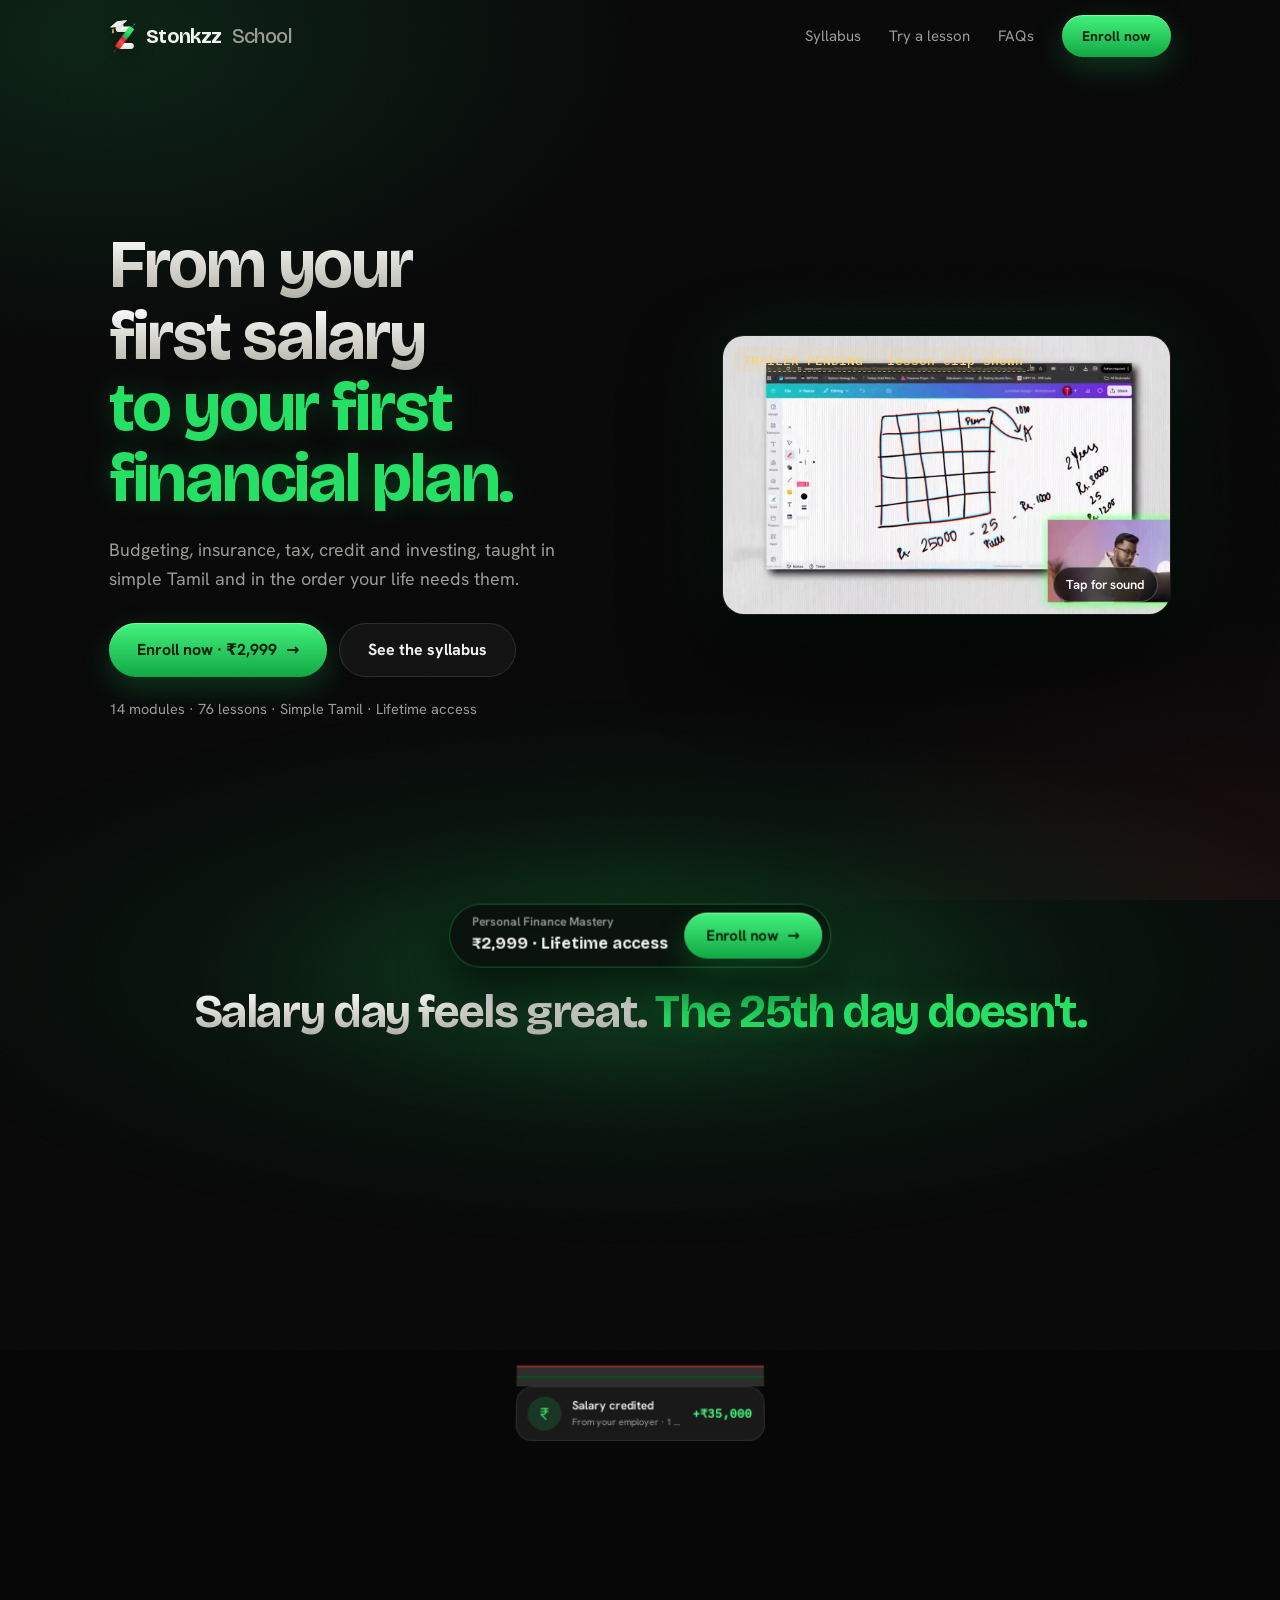
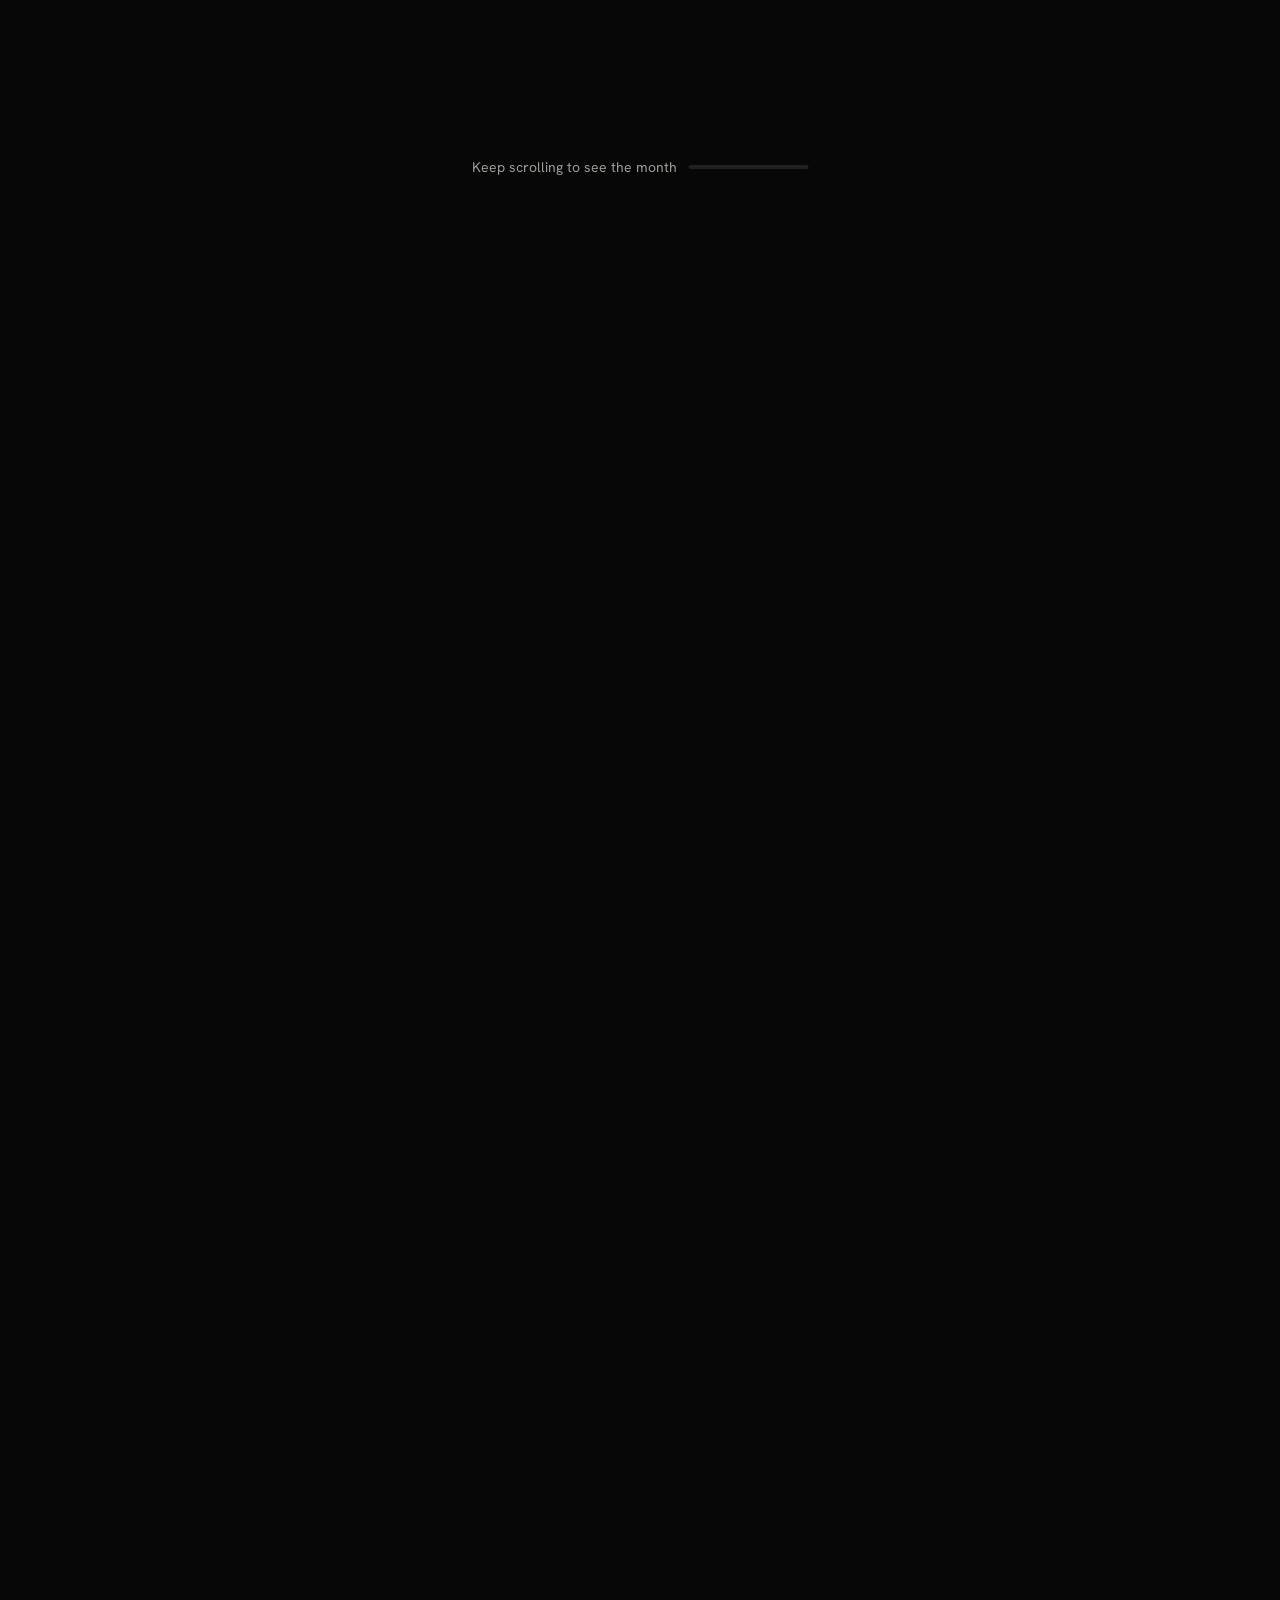
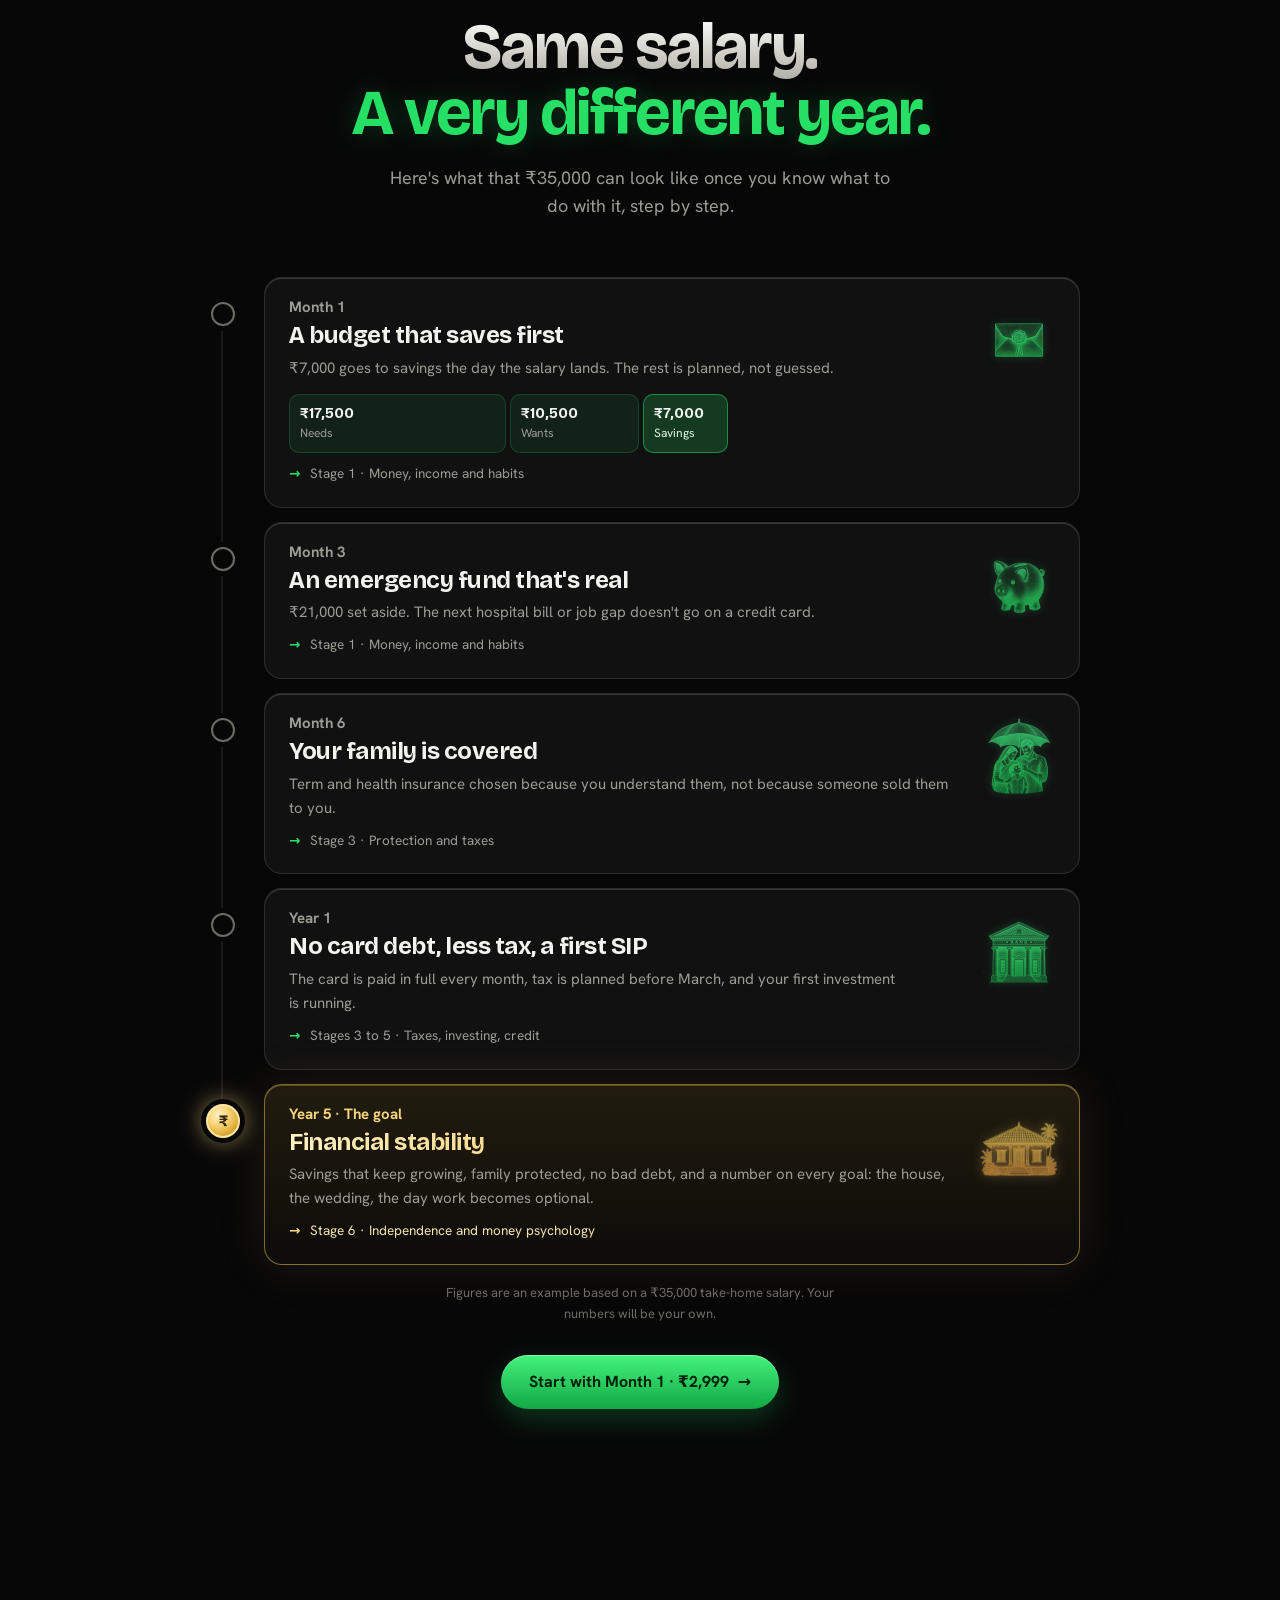
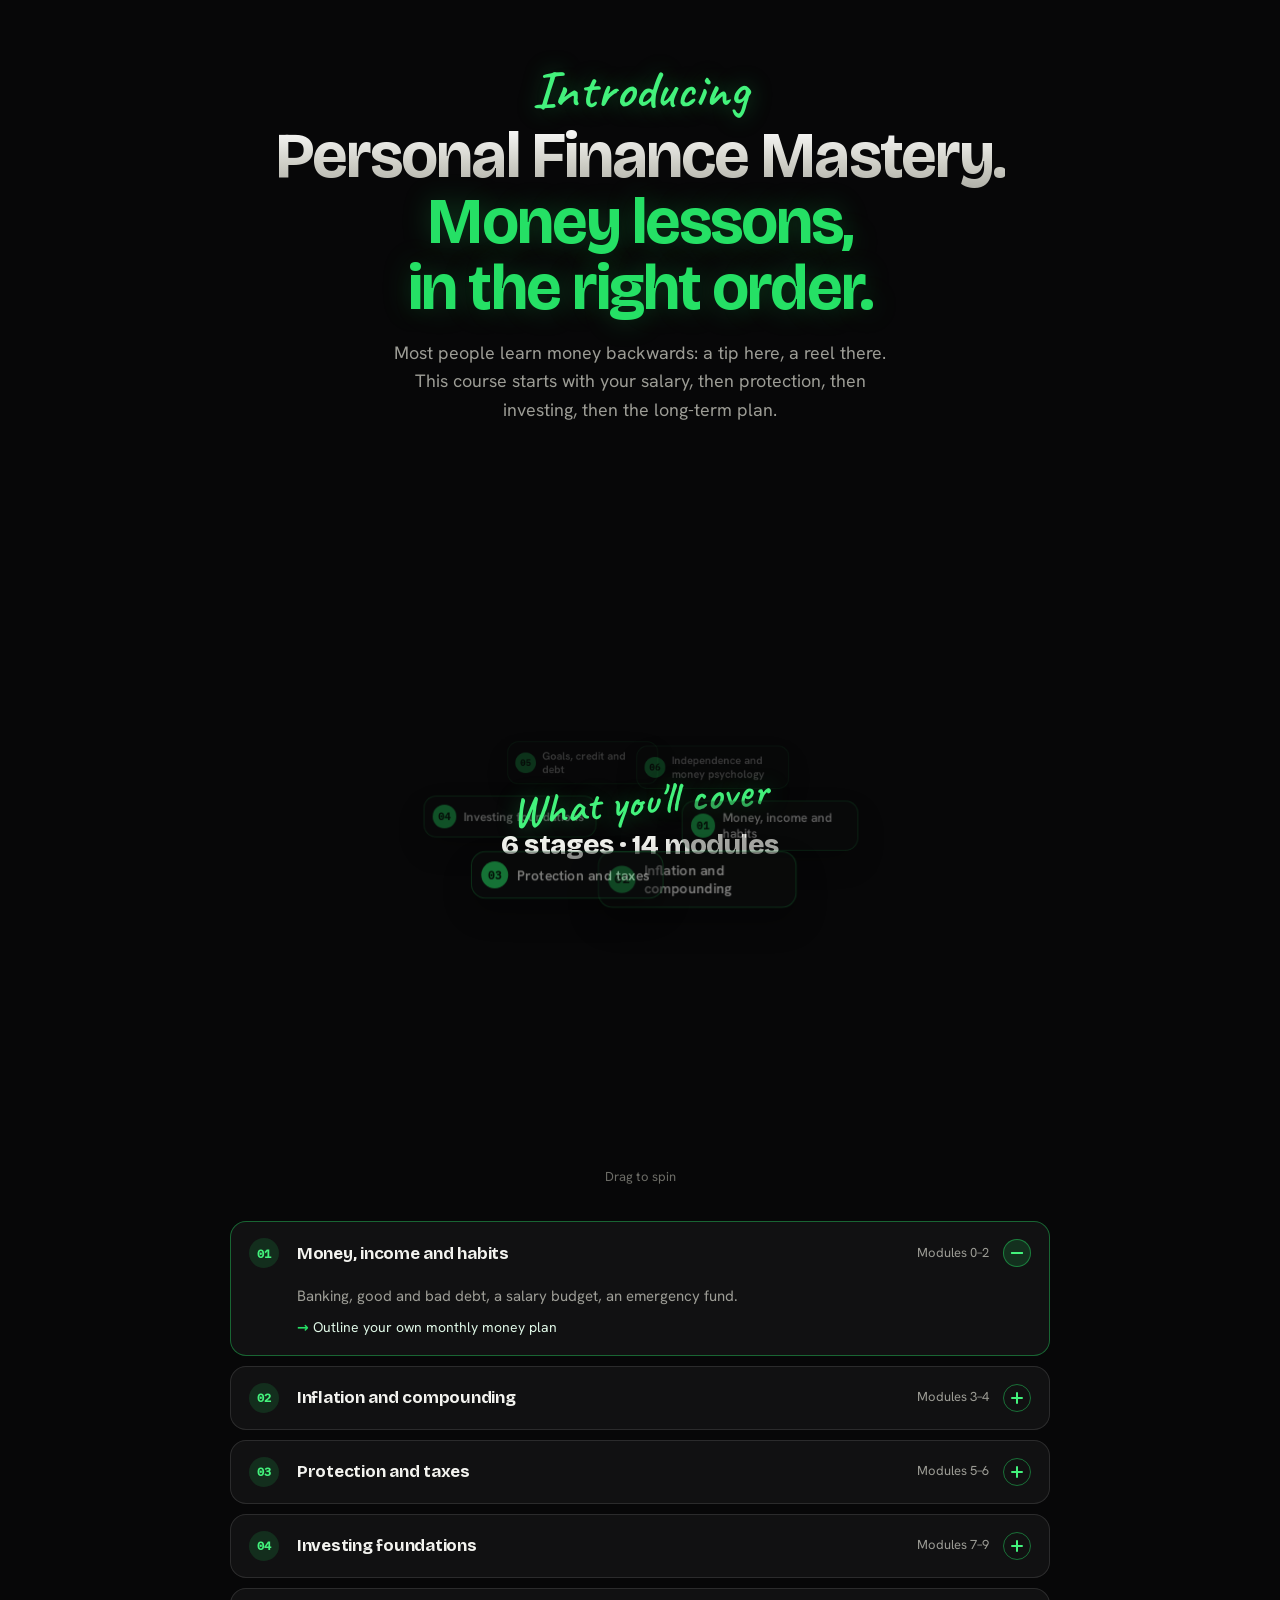
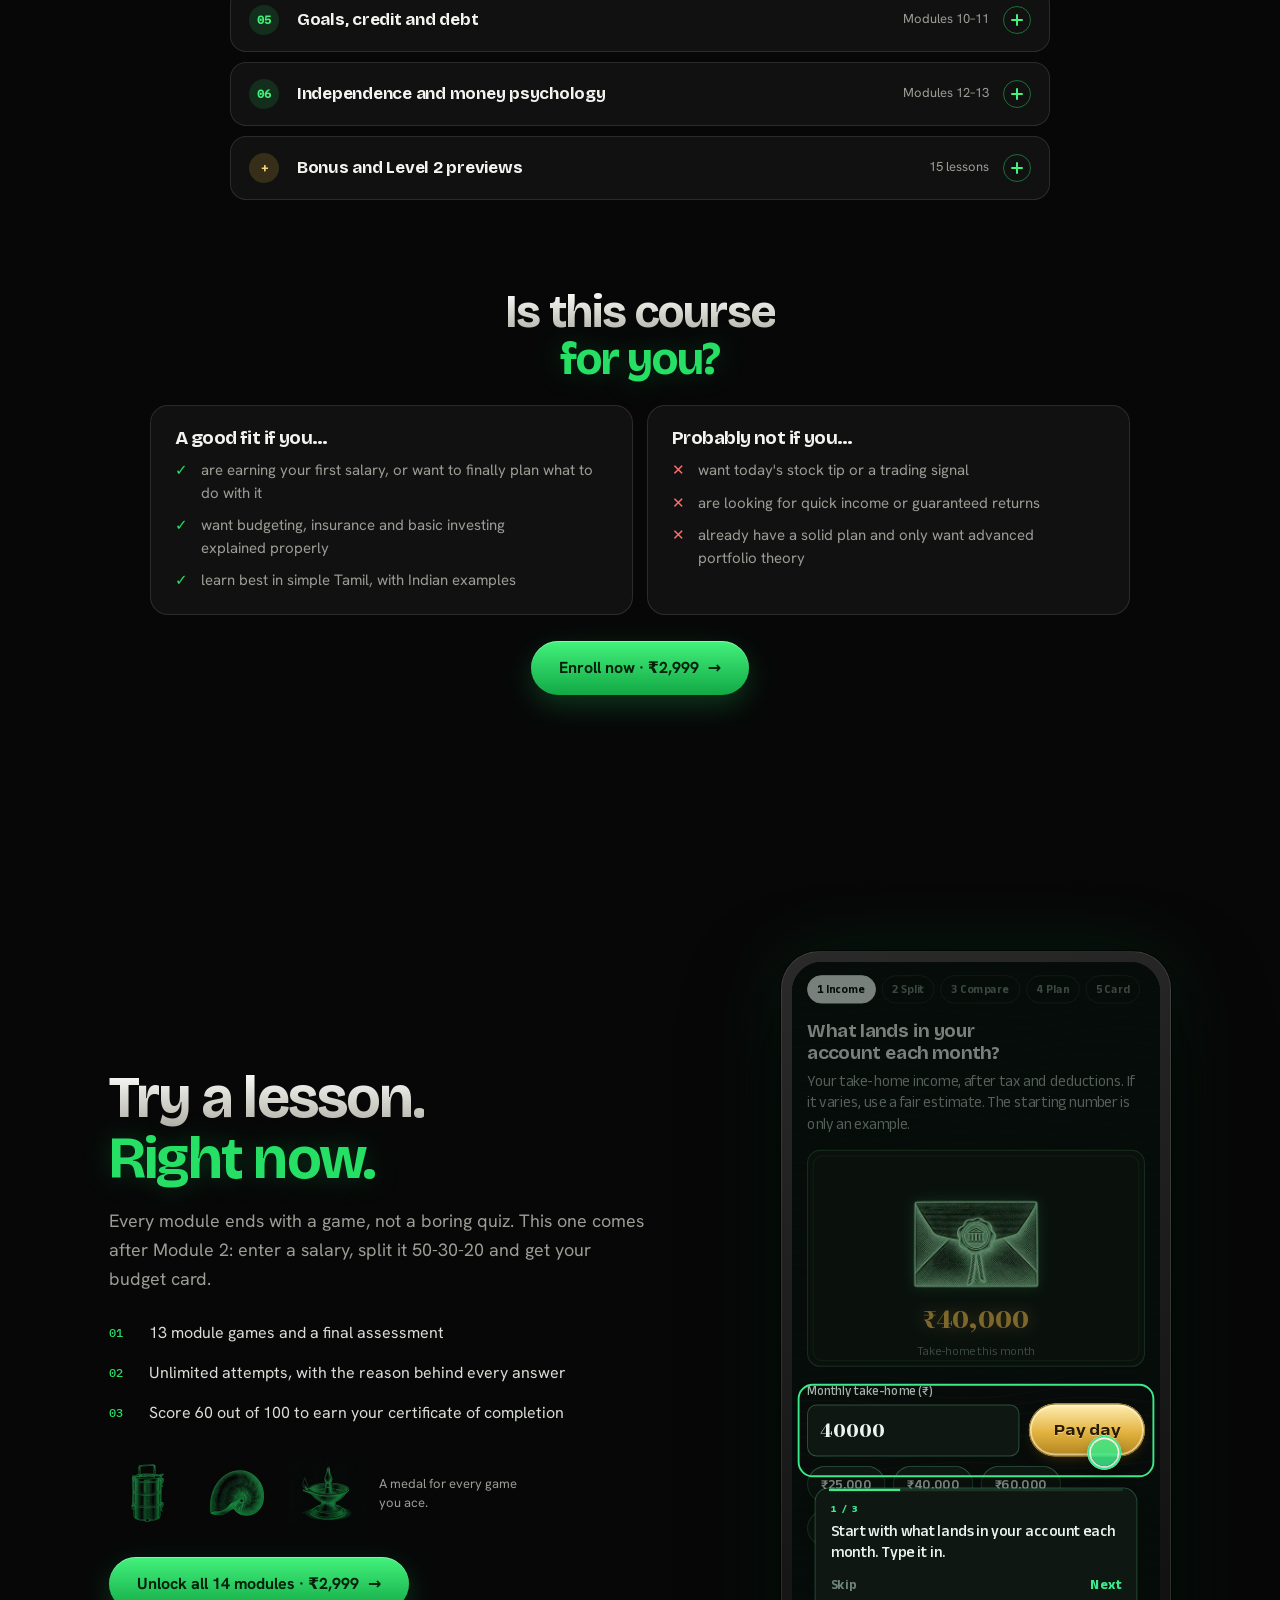
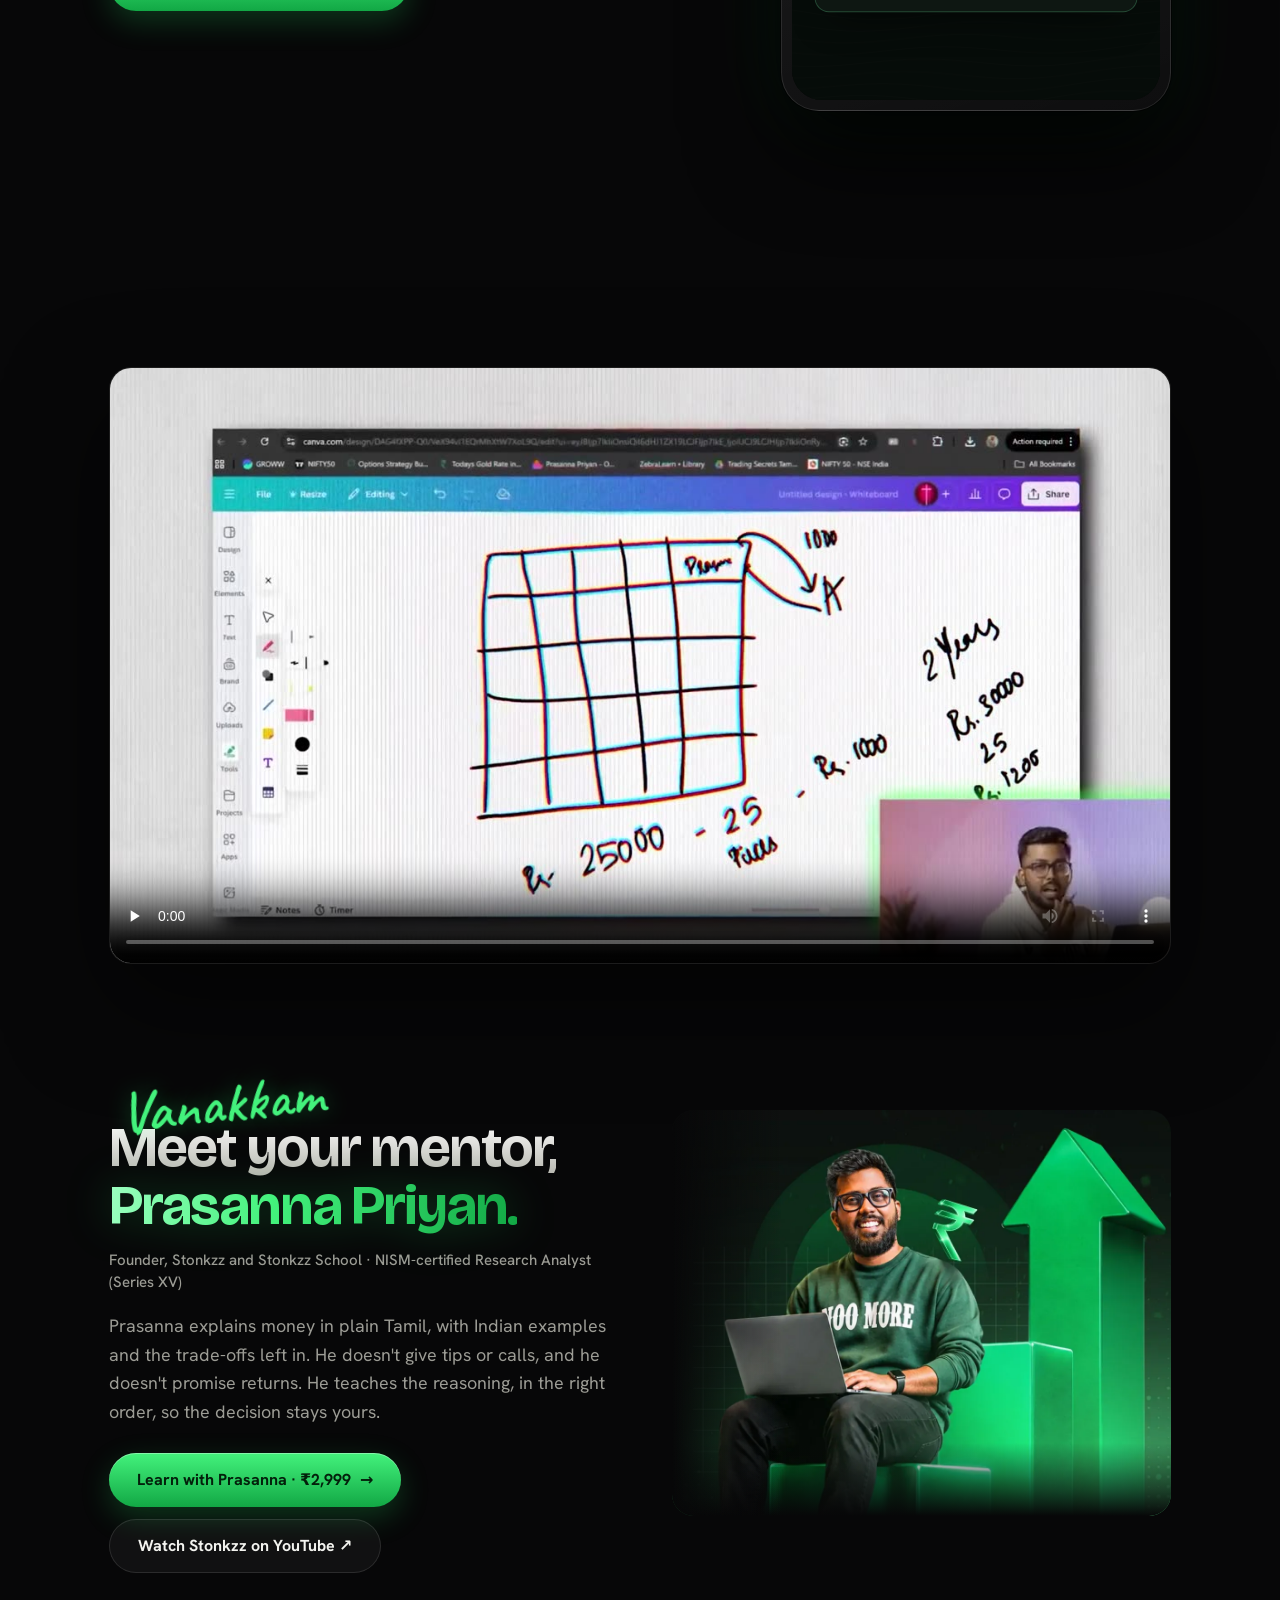
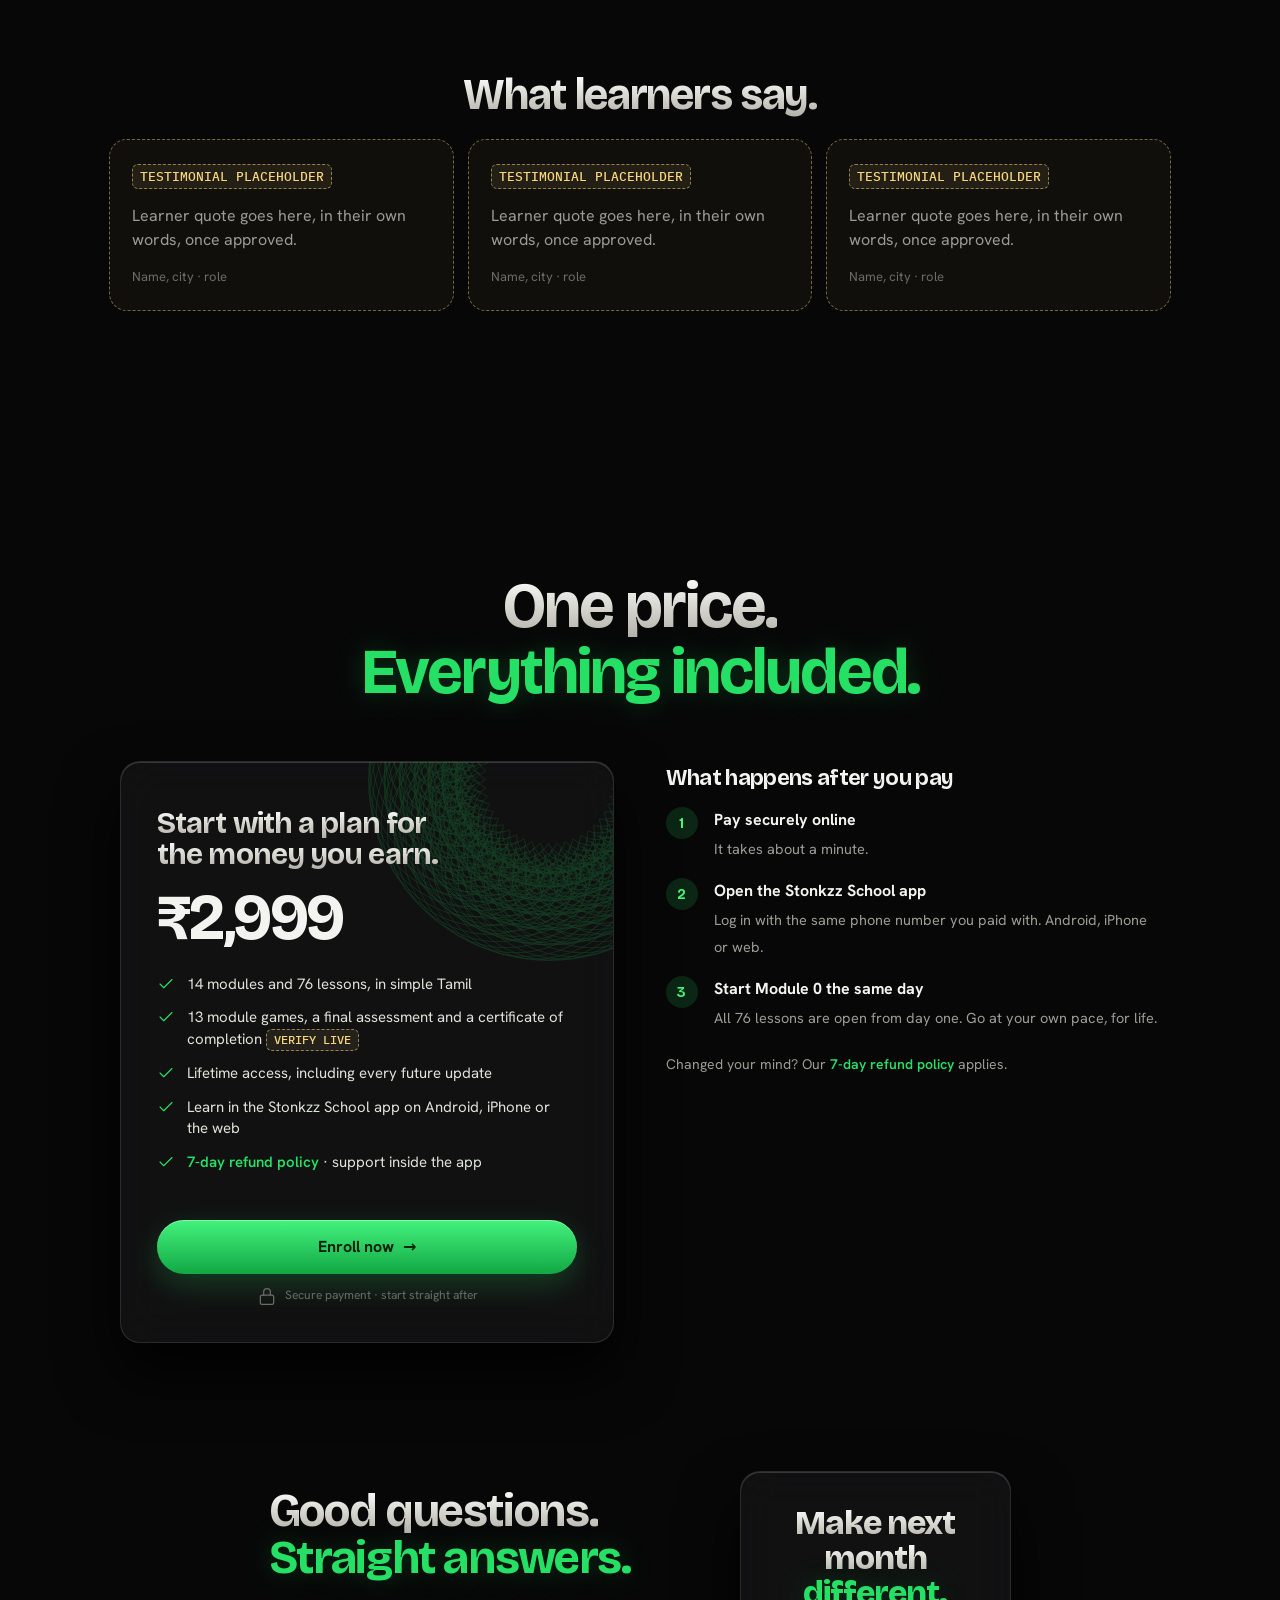
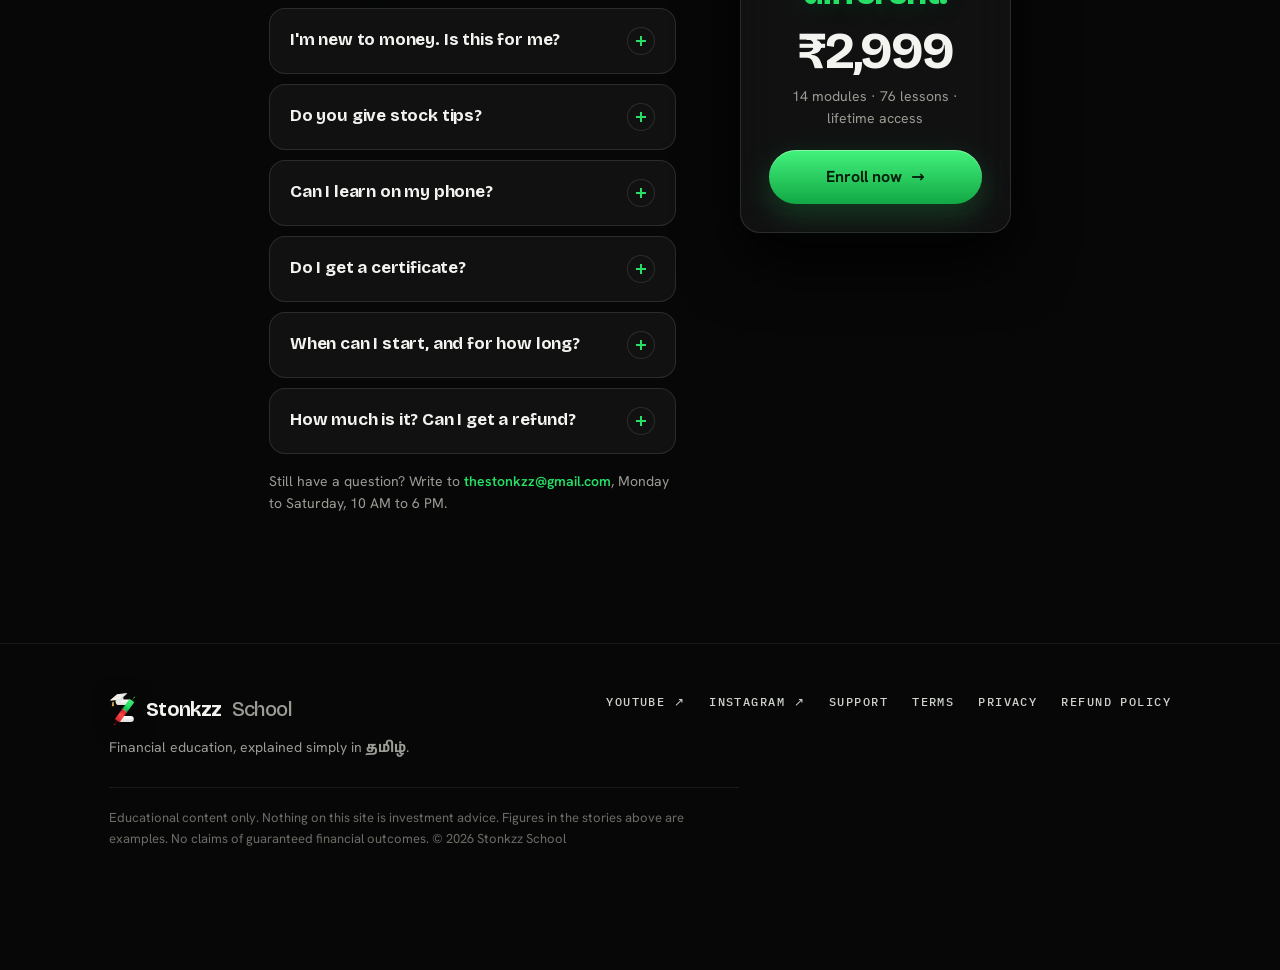
==== commit df73a080: "Stock page corrections: hero balance, phone arrives from the camera side over a fully blurred dashbo" ====
--- a/personal-finance/index.html
+++ b/personal-finance/index.html
@@ -1321,6 +1321,52 @@
 }
 @media (prefers-reduced-motion:reduce){.ch-sec{height:auto}.ch-stick{position:relative;height:auto}.bn-sheen,.bn-rose{animation:none}}
 @media (max-width:900px){.hero-s .hx-grid{grid-template-columns:1fr}}
+
+/* ===== Stock v3 · corrections ===== */
+/* hero: smaller headline, bigger video, aligned */
+.hero-s h1{font-size:clamp(28px,3.6vw,52px)}
+.hero-s .hx-grid{grid-template-columns:minmax(0,.66fr) minmax(0,1.34fr);gap:clamp(24px,4vw,56px);align-items:center}
+.hero-s .lead{font-size:clamp(16px,1.25vw,18px)}
+@media (max-width:900px){.hero-s .hx-grid{grid-template-columns:1fr}}
+
+/* chart: green candles only, HTML markers with readable labels */
+.cd line{stroke:#43F27C}.cd rect{fill:#25E065}
+.ch-plot{position:relative}
+.mks{position:absolute;inset:0;pointer-events:none}
+.mkh{position:absolute;opacity:0;transform:translate(-50%,0);transition:opacity .35s}
+.mkh.on{opacity:1}
+.mk-stem{position:absolute;left:50%;bottom:6px;width:1px;height:46px;border-left:1px dashed rgba(67,242,124,.6)}
+.mk-chip{position:absolute;left:50%;bottom:52px;transform:translateX(-50%);display:inline-flex;align-items:center;gap:8px;white-space:nowrap;padding:6px 11px 6px 6px;border-radius:999px;background:#0d110f;border:1px solid rgba(37,224,101,.45);font:600 13px var(--body);color:var(--paper);box-shadow:0 10px 24px rgba(0,0,0,.6)}
+.mk-chip b{display:grid;place-items:center;width:24px;height:24px;border-radius:50%;background:var(--green);color:var(--g-ink);font:700 11px var(--mono)}
+.mkh.lft .mk-chip{left:auto;right:-14px;transform:none}
+.mkh:nth-child(even) .mk-stem{height:96px}
+.mkh:nth-child(even) .mk-chip{bottom:102px}
+.mkh.cur .mk-chip{border-color:var(--g-bright);box-shadow:0 0 0 3px rgba(37,224,101,.18),0 10px 24px rgba(0,0,0,.6)}
+.mkh.gold .mk-chip{border-color:rgba(246,213,126,.7)}
+.mkh.gold .mk-chip b{background:radial-gradient(circle at 35% 30%,#FFF1C2,#F6D57E 35%,#E2B23E 65%,#A8781A);color:#3a2700;font-family:var(--title);font-size:13px}
+.mkh.gold .mk-stem{border-color:rgba(246,213,126,.7)}
+.ch-svg{height:min(46vh,430px)}
+@media (max-width:900px){
+  .mk-chip{font-size:0;gap:0;padding:3px}
+  .mk-chip b{width:22px;height:22px;font-size:10px}
+  .mkh.lft .mk-chip{right:-11px}
+  .mk-stem{height:22px}.mk-chip{bottom:28px}
+  .mkh:nth-child(even) .mk-stem{height:22px}.mkh:nth-child(even) .mk-chip{bottom:28px}
+}
+
+/* noise scene: dashboard blurs out fully and recedes slowly; phone arrives from the camera side */
+.sx-dash{filter:blur(var(--db,0px))}
+.sx-sec.far .sx-dash{filter:blur(var(--db,0px))}
+.sx-p.gone{opacity:0;transform:scale(.96);transition:opacity .5s}
+.sx-end{left:0;right:0;width:auto;margin:0 auto;max-width:900px;padding:0 20px;transform:translateY(-50%) translateZ(var(--ez,-1400px))}
+/* chart labels: alternate above / below the line so none collide */
+.mkh:nth-child(even) .mk-stem{height:46px}.mkh:nth-child(even) .mk-chip{bottom:52px}
+.mkh.dn .mk-stem{bottom:auto;top:calc(var(--lo,0px) + 6px);height:64px}
+.mkh.dn .mk-chip{bottom:auto;top:calc(var(--lo,0px) + 70px)}
+@media (max-width:900px){.mkh.dn .mk-stem{height:22px}.mkh.dn .mk-chip{top:calc(var(--lo,0px) + 28px)}}
+.ch-plot{--chh:min(46vh,430px)}
+@media (max-width:900px){.ch-plot{--chh:34vh}}
+.ch-box{padding-top:44px}
 
 </style>
 <!-- Meta Pixel / GA4: paste the base snippet here. The page fires ViewContent, Lead (Notify me) and InitiateCheckout (Enroll) automatically. -->
@@ -1814,28 +1860,28 @@
     sxUpdate = function(){
       var p = pgOf(sx), mob = innerWidth <= 900;
       panels.forEach(function(el, i){ el.classList.toggle('in', p >= .02 + i * .05); el.classList.toggle('shake', p < .3); });
-      /* camera pulls back from the dashboard */
-      var back = clamp((p - .28) / .14);
-      sdash.style.setProperty('--dz', (-900 * back).toFixed(0) + 'px');
-      sdash.style.setProperty('--dop', (1 - .78 * back).toFixed(3));
-      sdash.style.setProperty('--dtx', (6 * (1 - back) + 4).toFixed(2) + 'deg');
-      sdash.style.setProperty('--dty', ((mob ? 0 : -8) * (1 - back)).toFixed(2) + 'deg');
-      sx.classList.toggle('far', back > .5);
-      /* the phone flies in from deep in the scene, then later recedes and blurs */
-      var arr = clamp((p - .36) / .14), ae = 1 - Math.pow(1 - arr, 3), leave = clamp((p - .8) / .08);
-      sphone.style.setProperty('--pop', (ae * (1 - .65 * leave)).toFixed(3));
-      sphone.style.setProperty('--pz', (-2600 + 2700 * ae - 900 * leave).toFixed(0) + 'px');
+      /* the dashboard slowly blurs out and sinks back */
+      var back = clamp((p - .26) / .2), be = back * back * (3 - 2 * back);
+      sdash.style.setProperty('--dz', (-700 * be).toFixed(0) + 'px');
+      sdash.style.setProperty('--dop', (1 - .82 * be).toFixed(3));
+      sdash.style.setProperty('--db', (12 * be).toFixed(1) + 'px');
+      sdash.style.setProperty('--dtx', (6 * (1 - be) + 4).toFixed(2) + 'deg');
+      sdash.style.setProperty('--dty', ((mob ? 0 : -8) * (1 - be)).toFixed(2) + 'deg');
+      /* the phone comes in from the camera side: big and close, then settles in front of the blurred dashboard */
+      var arr = clamp((p - .4) / .12), ae = 1 - Math.pow(1 - arr, 3), leave = clamp((p - .8) / .08), le = leave * leave * (3 - 2 * leave);
+      sphone.style.setProperty('--pop', (clamp(arr * 2.2) * (1 - .7 * le)).toFixed(3));
+      sphone.style.setProperty('--pz', (1250 * (1 - ae) - 900 * le).toFixed(0) + 'px');
       sphone.style.setProperty('--ps', '1');
-      sphone.style.setProperty('--pb', (6 * leave).toFixed(1) + 'px');
+      sphone.style.setProperty('--pb', (10 * le).toFixed(1) + 'px');
       scam.style.setProperty('--cz', '0px');
-      ORDER.forEach(function(pi, k){ var on = p >= .5 + k * .055; panels[pi].classList.toggle('gone', on); rows[k].classList.toggle('on', on); });
+      ORDER.forEach(function(pi, k){ var on = p >= .53 + k * .045; panels[pi].classList.toggle('gone', on); rows[k].classList.toggle('on', on); });
       verdict.classList.toggle('on', p >= .76);
       /* the course line arrives in front */
       var ein = clamp((p - .82) / .08), ee = 1 - Math.pow(1 - ein, 3);
       send.style.setProperty('--ez', (-1600 + 1600 * ee).toFixed(0) + 'px');
       send.style.setProperty('--eo', ee.toFixed(3));
       send.classList.toggle('on', ee > .6 && p < .985);
-      shead.classList.toggle('gone', p >= .28);
+      shead.classList.toggle('gone', p >= .26);
       shint.classList.toggle('gone', p >= .82);
       sbar.style.width = (clamp(p / .82) * 100).toFixed(1) + '%';
       scam.style.opacity = (1 - clamp((p - .96) / .04)).toFixed(3);
@@ -1846,7 +1892,7 @@
   /* ---------- stock: the candle chart draws itself as you scroll; each stage card takes its turn ---------- */
   var ch = $('#change.ch-sec'), chUpdate = function(){};
   if(ch){
-    var cds = $$('.cd', ch), mks = $$('.mk', ch), mcs2 = $$('.mc', ch);
+    var cds = $$('.cd', ch), mks = $$('.mkh', ch), mcs2 = $$('.mc', ch);
     chUpdate = function(){
       var p = pgOf(ch), n = Math.round(clamp((p - .04) / .82) * cds.length), cur = -1;
       cds.forEach(function(c, i){ c.classList.toggle('on', i < n); });
@@ -1988,7 +2034,7 @@
     if(pill && hero && buy){
       var b = buy.getBoundingClientRect();
       var gate = hero; var on = gate.getBoundingClientRect().bottom < 80 && !(b.top < innerHeight * .9 && b.bottom > 0) && modal.hidden;
-      pill.classList.toggle('on', on); pill.classList.toggle('off', ['#cover', '#month', '#noise'].some(function(sel){ var el = $(sel); if(!el) return false; var cr = el.getBoundingClientRect(); return cr.top < innerHeight * .5 && cr.bottom > innerHeight * .5; })); pill.setAttribute('aria-hidden', on ? 'false' : 'true');
+      pill.classList.toggle('on', on); pill.classList.toggle('off', ['#cover', '#month', '#noise', '#change'].some(function(sel){ var el = $(sel); if(!el) return false; var cr = el.getBoundingClientRect(); return cr.top < innerHeight * .5 && cr.bottom > innerHeight * .5; })); pill.setAttribute('aria-hidden', on ? 'false' : 'true');
       $$('a,button', pill).forEach(function(el){ el.tabIndex = on ? 0 : -1; });
     }
     lmUpdate(); phUpdate(); treeUpdate(); cvUpdate(); sxUpdate(); chUpdate();
